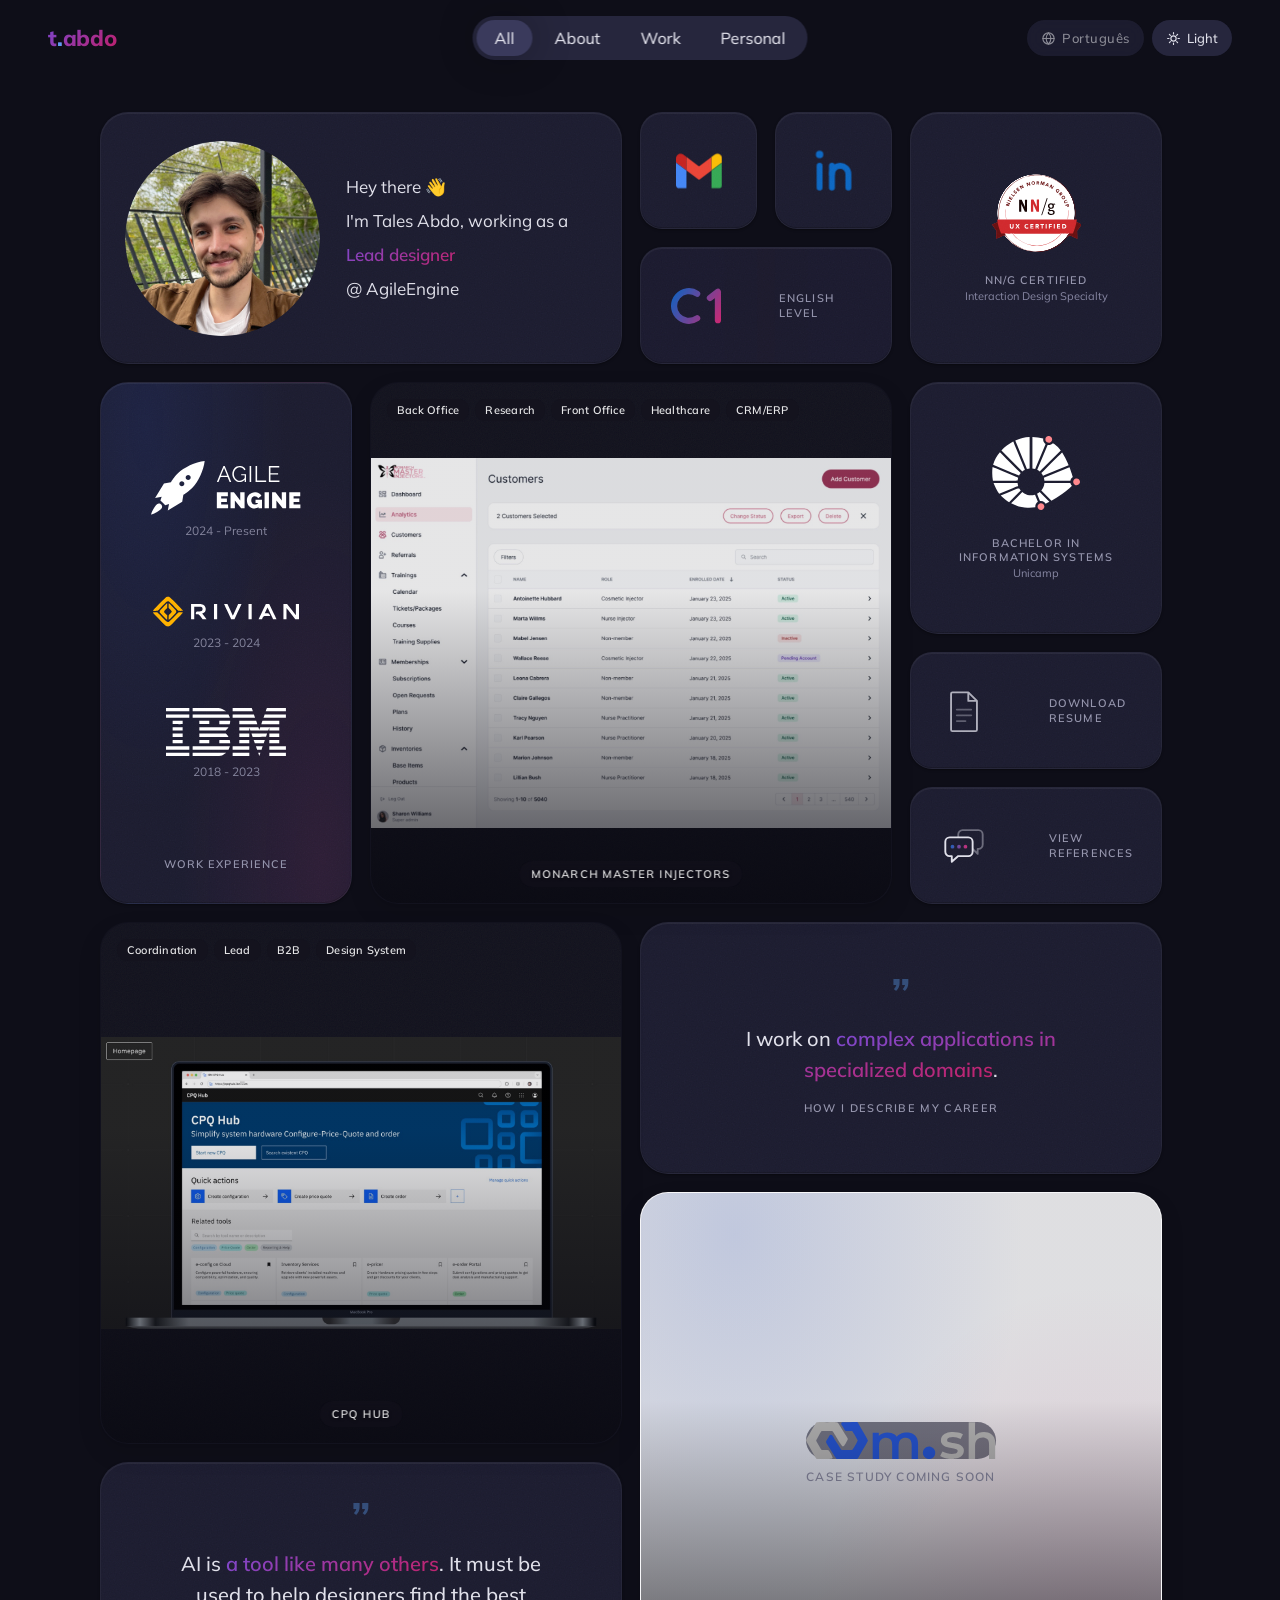
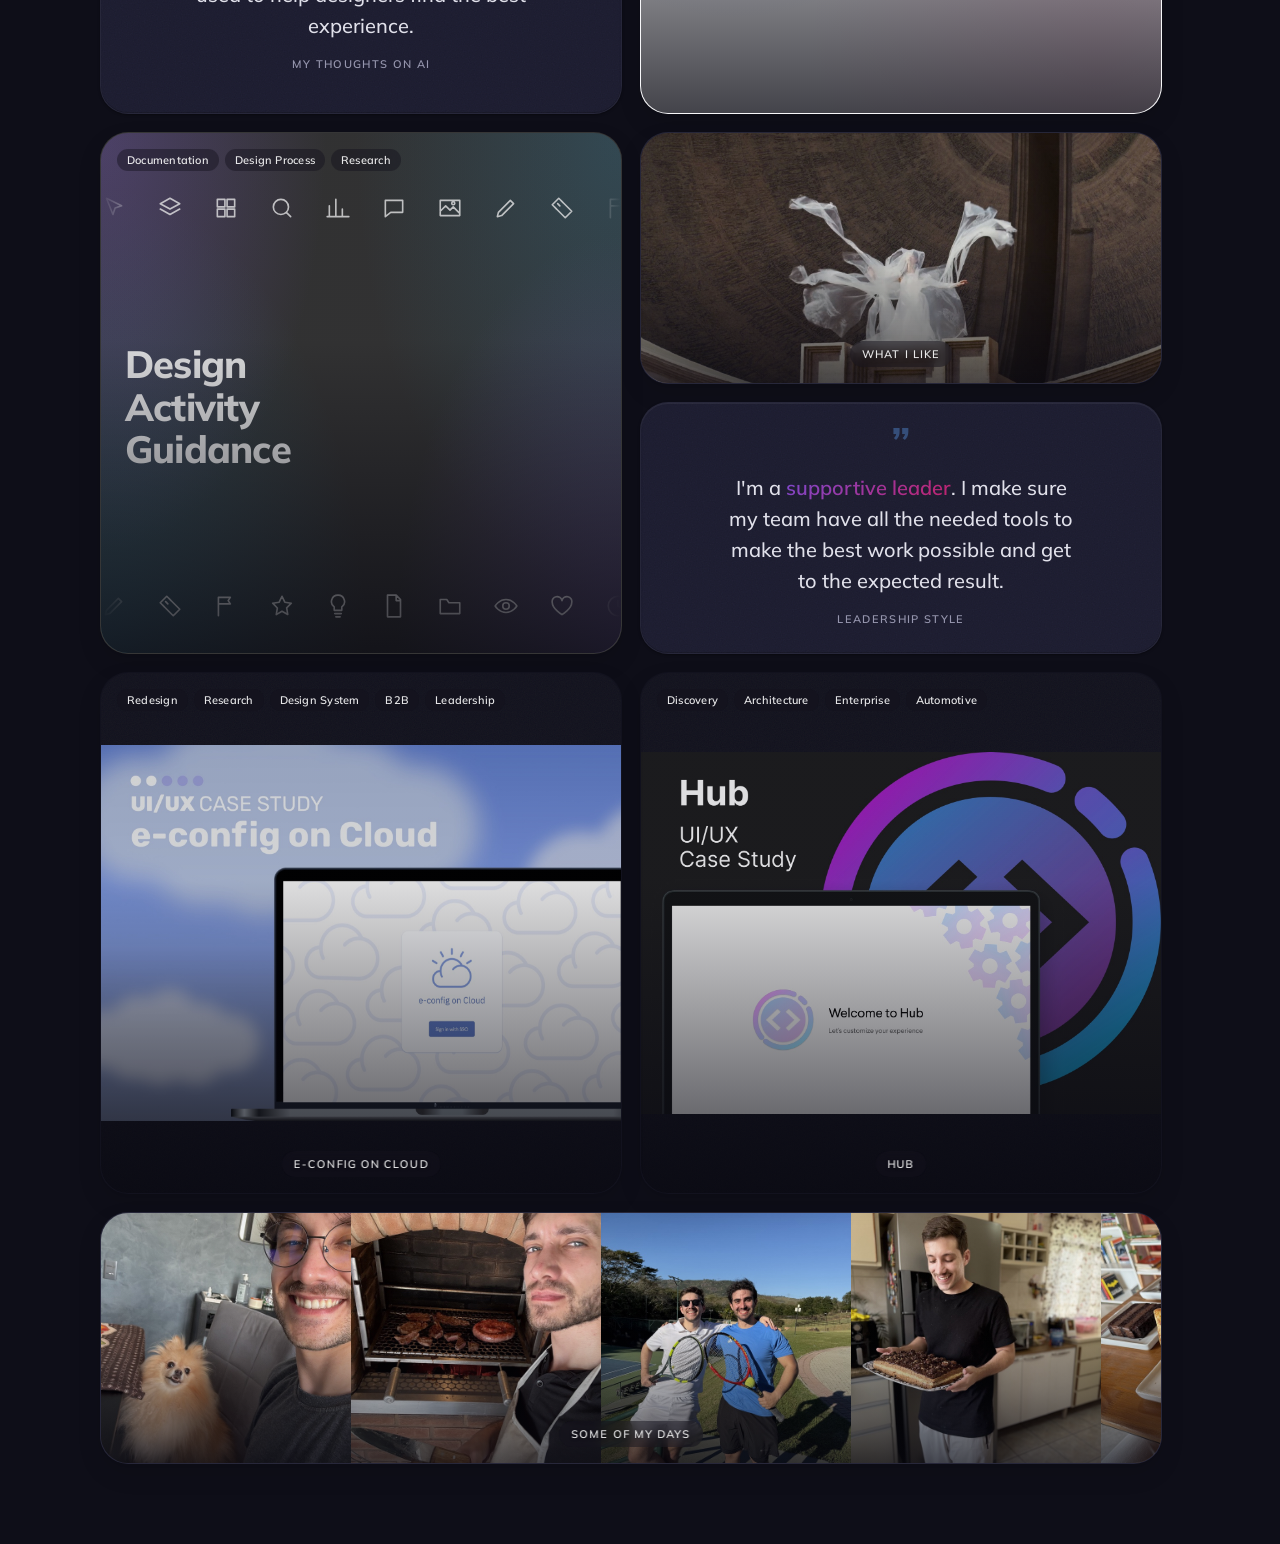
==== index.html @ 91e50aeb "Reorganize assets, rename photo set and refine the grid Assets are now one folder per card, named af" ====
<!doctype html>
<html lang="en"><head>
  <meta charset="UTF-8">
  <meta name="viewport" content="width=device-width, initial-scale=1.0">
  <title data-i18n="meta.title"></title>
  <meta name="description" content="" data-i18n-attr="content:meta.description">
  <link rel="preconnect" href="https://fonts.googleapis.com">
  <link rel="preconnect" href="https://fonts.gstatic.com" crossorigin="">
  <link href="https://fonts.googleapis.com/css2?family=Mulish:ital,wght@0,400;0,500;0,600;0,700;0,800;1,400&amp;family=Inter:wght@400;500&amp;display=swap" rel="stylesheet">
  <link rel="icon" href="assets/site/favicon.svg" type="image/svg+xml">
  <link rel="stylesheet" href="src/styles/main.css">
  <script>
    // Runs before first paint: apply the saved theme and skip the loader on repeat visits.
    // Without a saved choice the clock decides, as in theme.js: dark from 18:00
    // to 06:00. It is repeated here because this has to run before any module.
    try {
      var hour = new Date().getHours();
      var theme = localStorage.getItem('portfolio-theme') || (hour >= 18 || hour < 6 ? 'dark' : 'light');
      if (theme === 'dark') document.documentElement.setAttribute('data-theme', 'dark');
      if (localStorage.getItem('portfolio-loader-seen')) document.documentElement.classList.add('loader-seen');
    } catch (e) {}
  </script>
</head>
<body>
  <div id="pageLoader" class="page-loader" aria-hidden="true">
    <div class="loader-mark">
      <svg class="loader-icon" width="40" height="40" viewBox="0 0 24 24" fill="none" stroke="currentColor" stroke-width="1.5" stroke-linecap="round" stroke-linejoin="round">
        <path d="M8 7H4C2.89543 7 2 7.89543 2 9V19C2 20.1046 2.89543 21 4 21H20C21.1046 21 22 20.1046 22 19V9C22 7.89543 21.1046 7 20 7H16M8 7V3.6C8 3.26863 8.26863 3 8.6 3H15.4C15.7314 3 16 3.26863 16 3.6V7M8 7H16"></path>
      </svg>
      <div class="loader-name" data-i18n="ui.loaderName"></div>
      <div class="loader-bar-track"><div class="loader-bar-fill"></div></div>
      <div class="loader-percent">0%</div>
    </div>
  </div>

  <div class="cursor-tooltip" id="cursorTooltip" aria-hidden="true"><span class="cursor-tooltip__bars"></span><span class="cursor-tooltip__label"></span></div>

  <nav class="nav" id="nav">
    <a href="#" class="nav-logo logo-mark" aria-label="" data-i18n-attr="aria-label:nav.ariaLabel">t<span class="logo-dot">.</span>abdo</a>

    <div class="nav-pills" id="navPills" data-tooltip="" data-i18n-attr="data-tooltip:nav.filtersTooltip">
      <div class="nav-pill-indicator" id="navIndicator"></div>
      <a href="#" class="nav-pill active" data-filter="all" data-i18n="nav.filterAll"></a>
      <a href="#" class="nav-pill" data-filter="about" data-i18n="nav.filterAbout"></a>
      <a href="#" class="nav-pill" data-filter="work" data-i18n="nav.filterWork"></a>
      <a href="#" class="nav-pill" data-filter="personal" data-i18n="nav.filterPersonal"></a>
    </div>

    <div class="nav-toggles">
      <button class="theme-toggle lang-toggle" id="langToggle" type="button" data-tooltip="" aria-label="" aria-disabled="true" data-i18n-attr="data-tooltip:nav.languageToggleTooltip;aria-label:nav.languageToggleAriaLabel">
        <svg class="theme-icon" viewBox="0 0 24 24" fill="none" stroke="currentColor" stroke-width="1.8" stroke-linecap="round" stroke-linejoin="round" aria-hidden="true">
          <circle cx="12" cy="12" r="9"></circle>
          <path d="M3 12h18M12 3c2.5 2.6 3.8 5.6 3.8 9s-1.3 6.4-3.8 9c-2.5-2.6-3.8-5.6-3.8-9S9.5 5.6 12 3z"></path>
        </svg>
        <span class="lang-label" data-i18n="nav.languageToPortuguese"></span>
      </button>
      <button class="theme-toggle" id="themeToggle" data-tooltip="" aria-label="" data-i18n-attr="aria-label:nav.themeToggleAriaLabel">
        <svg class="theme-icon theme-icon--moon" viewBox="0 0 24 24" fill="none" stroke="currentColor" stroke-width="1.8" stroke-linecap="round" stroke-linejoin="round" aria-hidden="true">
          <path d="M20 14.5A8.5 8.5 0 019.5 4a8.5 8.5 0 1010.5 10.5z"></path>
        </svg>
        <svg class="theme-icon theme-icon--sun" viewBox="0 0 24 24" fill="none" stroke="currentColor" stroke-width="1.8" stroke-linecap="round" aria-hidden="true">
          <circle cx="12" cy="12" r="4.2"></circle>
          <path d="M12 2.6v2.2M12 19.2v2.2M21.4 12h-2.2M4.8 12H2.6M18.6 5.4l-1.6 1.6M7 17l-1.6 1.6M18.6 18.6L17 17M7 7L5.4 5.4"></path>
        </svg>
        <span id="themeLabel"></span>
      </button>
    </div>
  </nav>

  <main class="main">
    <span class="mobile-page-logo logo-mark" aria-hidden="true">t<span class="logo-dot">.</span>abdo</span>

    <div class="grid" id="grid">

      <!-- About -->
      <article class="bento-card" data-card="about" data-expand="tall" data-expand-maxw="768" data-tooltip="" data-i18n-attr="data-tooltip:cards.about.tooltip">
        <div class="about-card-inner">
          <img width="480" height="480" class="about-avatar" data-morph="about" src="assets/about/profile.png" alt="" data-i18n-attr="alt:cards.about.avatarAlt">
          <p class="about-bio" data-i18n-html="cards.about.bio"></p>
        </div>
        <button class="action-icon" data-tooltip="" aria-label="" data-i18n-attr="data-tooltip:ui.expand;aria-label:cards.about.ariaLabel">
          <svg viewBox="0 0 24 24" fill="none" stroke="currentColor" stroke-width="2"><path d="M15 3h6v6M9 21H3v-6M21 3l-7 7M3 21l7-7"></path></svg>
        </button>
      </article>

      

      <!-- Contact and English level: three cards sharing one square -->
      <div class="bento-stack" data-slot="stack">
        <!-- Gmail -->
        <article class="bento-card gmail-card" data-card="gmail" data-copy="talesabd@gmail.com" data-tooltip="" data-i18n-attr="data-tooltip:cards.gmail.tooltip">
          <span class="action-icon">
            <svg class="gm-copy-icon" viewBox="0 0 24 24" fill="none" stroke="currentColor" stroke-width="2"><rect x="9" y="9" width="12" height="12" rx="2"></rect><path d="M5 15H4a1 1 0 01-1-1V4a1 1 0 011-1h10a1 1 0 011 1v1"></path></svg>
            <span class="gm-copied-text">
              <svg viewBox="0 0 24 24" fill="none" stroke="currentColor" stroke-width="2.5"><path d="M4 12l5 5L20 6"></path></svg>
              <span data-i18n="cards.gmail.copied"></span>
            </span>
          </span>
          <div class="icon-card-inner">
            <svg class="gm-svg" viewBox="52 42 88 66" width="64" height="64" xmlns="http://www.w3.org/2000/svg">
              <path class="gm-from-top" fill="#c5221f" d="M52 51v8l20 15V48l-5.6-4.2c-5.94-4.45-14.4-.22-14.4 7.2"></path>
              <path class="gm-from-top" fill="#ea4335" d="M72 74V48l24 18 24-18v26L96 92"></path>
              <path class="gm-from-top" fill="#fbbc04" d="M120 48v26l20-15v-8c0-7.42-8.47-11.65-14.4-7.2"></path>
              <path class="gm-from-left" fill="#4285f4" d="M58 108h14V74L52 59v43c0 3.32 2.69 6 6 6"></path>
              <path class="gm-from-right" fill="#34a853" d="M120 108h14c3.32 0 6-2.69 6-6V59l-20 15"></path>
            </svg>
          </div>
        </article>

        <!-- LinkedIn -->
        <article class="bento-card linkedin-card" data-card="linkedin" data-link="https://www.linkedin.com/in/tales-abdo" data-tooltip="" data-i18n-attr="data-tooltip:cards.linkedin.tooltip">
          <a class="action-icon" href="https://www.linkedin.com/in/tales-abdo" target="_blank" rel="noopener noreferrer" data-tooltip="" aria-label="" data-i18n-attr="data-tooltip:cards.linkedin.tooltip2;aria-label:cards.linkedin.ariaLabel">
            <svg viewBox="0 0 24 24" fill="none" stroke="currentColor" stroke-width="2"><path d="M18 13v6a2 2 0 01-2 2H5a2 2 0 01-2-2V8a2 2 0 012-2h6"></path><path d="M15 3h6v6M10 14L21 3"></path></svg>
          </a>
          <div class="icon-card-inner">
            <svg class="li-svg" viewBox="0 0 36 36" fill="none" width="94" height="94" xmlns="http://www.w3.org/2000/svg">
              <circle class="li-dot" cx="11" cy="10" r="1.82"></circle>
              <path class="li-path" d="M11 15.5 L11 26" style="--len:11;--draw-dur:0.38s;--draw-delay:0.08s"></path>
              <path class="li-path" d="M17 15.5 L17 26" style="--len:11;--draw-dur:0.38s;--draw-delay:0.14s"></path>
              <path class="li-path" d="M17 19.5 C17 17 19 15.5 21 15.5 C23 15.5 25 17 25 19.5 L25 26" style="--len:22;--draw-dur:0.42s;--draw-delay:0.20s"></path>
            </svg>
          </div>
        </article>

        <!-- English level -->
        <article class="bento-card english-card" data-card="english" data-expand="tall" data-expand-maxw="1056" data-tooltip="" data-i18n-attr="data-tooltip:cards.english.tooltip">
          <button class="action-icon" data-tooltip="" aria-label="" data-i18n-attr="data-tooltip:ui.expand;aria-label:cards.english.ariaLabel">
            <svg viewBox="0 0 24 24" fill="none" stroke="currentColor" stroke-width="2"><path d="M15 3h6v6M9 21H3v-6M21 3l-7 7M3 21l7-7"></path></svg>
          </button>
          <div class="english-inner">
            <svg class="c1-svg" viewBox="3.5 5.5 40.5 29" width="58" height="42" aria-hidden="true">
              <defs>
                <linearGradient id="c1Gradient" x1="6" y1="8" x2="46" y2="32" gradientUnits="userSpaceOnUse">
                  <stop offset="0" style="stop-color: var(--color-blue-600)"></stop>
                  <stop offset="1" style="stop-color: var(--color-magenta-600)"></stop>
                </linearGradient>
              </defs>
              <path class="c1-path" d="M24.7 10.05A12 12 0 1 0 24.7 29.95" style="--len:53;--draw-dur:0.46s;--draw-delay:0.08s"></path>
              <path class="c1-path" d="M35 13.5L41.5 8.5V31.5" style="--len:32;--draw-dur:0.34s;--draw-delay:0.3s"></path>
            </svg>
            <span class="visually-hidden" data-i18n="cards.english.text"></span>
            <span class="english-caption" data-i18n="cards.english.caption"></span>
          </div>
        </article>
      </div>

      <!-- Resume and references: two wide cards sharing one square -->
      <div class="bento-stack bento-stack--docs" data-slot="docs">
        <!-- Resume download -->
        <article class="bento-card resume-card" data-card="resume" data-download="assets/docs/Tales-Abdo-CV.pdf" data-tooltip="" data-i18n-attr="data-tooltip:cards.resume.tooltip">
          <a class="action-icon" href="assets/docs/Tales-Abdo-CV.pdf" download="" data-tooltip="" aria-label="" data-i18n-attr="data-tooltip:cards.resume.tooltip2;aria-label:cards.resume.ariaLabel">
            <svg viewBox="0 0 24 24" fill="none" stroke="currentColor" stroke-width="2" stroke-linecap="round" stroke-linejoin="round"><path d="M12 3v12M7 11l5 5 5-5M5 21h14"></path></svg>
          </a>
          <div class="badge-inner">
            <svg class="badge-media resume-file" viewBox="0 0 64 64" fill="none" data-draw aria-hidden="true">
              <defs>
                <linearGradient id="rfArrowGradient" x1="26" y1="34" x2="38" y2="48" gradientUnits="userSpaceOnUse">
                  <stop offset="0" style="stop-color: var(--color-blue-600)"></stop>
                  <stop offset="1" style="stop-color: var(--color-magenta-600)"></stop>
                </linearGradient>
              </defs>
              <path class="rf-page draw-line" d="M16 6h22l12 12v40a2 2 0 01-2 2H16a2 2 0 01-2-2V8a2 2 0 012-2z" stroke="currentColor" stroke-width="2.6" stroke-linejoin="round"></path>
              <path class="rf-fold draw-line" d="M38 6v12h12" stroke="currentColor" stroke-width="2.6" stroke-linejoin="round"></path>
              <path class="rf-line rf-line--1 draw-line" d="M22 30h20" stroke="currentColor" stroke-width="2.6" stroke-linecap="round"></path>
              <path class="rf-line rf-line--2 draw-line" d="M22 38h20" stroke="currentColor" stroke-width="2.6" stroke-linecap="round"></path>
              <path class="rf-line rf-line--3 draw-line" d="M22 46h12" stroke="currentColor" stroke-width="2.6" stroke-linecap="round"></path>
              <g class="rf-arrow">
                <path d="M32 34v14M26 42l6 6 6-6" stroke="url(#rfArrowGradient)" stroke-width="3" stroke-linecap="round" stroke-linejoin="round"></path>
              </g>
            </svg>
            <div class="badge-text">
              <h3 class="badge-title" data-i18n="cards.resume.title"></h3>
            </div>
          </div>
        </article>

        <!-- References -->
        <article class="bento-card references-card" data-card="references" data-tooltip="" data-i18n-attr="data-tooltip:cards.references.tooltip">
          <button class="action-icon" data-tooltip="" aria-label="" data-i18n-attr="data-tooltip:ui.expand;aria-label:cards.references.ariaLabel">
            <svg viewBox="0 0 24 24" fill="none" stroke="currentColor" stroke-width="2"><path d="M15 3h6v6M9 21H3v-6M21 3l-7 7M3 21l7-7"></path></svg>
          </button>
          <div class="badge-inner">
            <!-- Two speech bubbles: someone talking about my work, typing dots in the front one -->
            <svg class="badge-media ref-mark" viewBox="0 0 64 64" fill="none" data-draw aria-hidden="true">
              <defs>
                <linearGradient id="refDotsGradient" x1="13" y1="30" x2="37" y2="36" gradientUnits="userSpaceOnUse">
                  <stop offset="0" style="stop-color: var(--color-blue-600)"></stop>
                  <stop offset="1" style="stop-color: var(--color-magenta-600)"></stop>
                </linearGradient>
              </defs>
              <path class="ref-bubble--back draw-line" d="M30 10h22a6 6 0 016 6v14a6 6 0 01-6 6h-1v7l-7-7H30a6 6 0 01-6-6V16a6 6 0 016-6z" stroke="currentColor" stroke-width="2.6" stroke-linejoin="round"></path>
              <path class="ref-bubble--front draw-line" d="M12 20h26a6 6 0 016 6v14a6 6 0 01-6 6H24l-9 8v-8h-3a6 6 0 01-6-6V26a6 6 0 016-6z" stroke="currentColor" stroke-width="2.6" stroke-linejoin="round"></path>
              <circle class="ref-dot ref-dot--1" cx="16" cy="33" r="2.6"></circle>
              <circle class="ref-dot ref-dot--2" cx="25" cy="33" r="2.6"></circle>
              <circle class="ref-dot ref-dot--3" cx="34" cy="33" r="2.6"></circle>
            </svg>
            <div class="badge-text">
              <h3 class="badge-title" data-i18n="cards.references.title"></h3>
            </div>
          </div>
        </article>
      </div>

      <!-- Professional path -->
      <article class="bento-card path-card" data-card="path" data-expand="full" data-expand-inset="50" data-tooltip="" data-i18n-attr="data-tooltip:cards.path.tooltip">
        <ol class="path-card-inner" aria-label="" data-i18n-attr="aria-label:cards.path.ariaLabel">
          <li class="path-stop">
            <span class="career-logo" data-logo="ae"></span>
            <span class="visually-hidden" data-i18n="cards.path.text"></span>
            <span class="path-stop__years" data-i18n="cards.path.stopYears"></span>
          </li>
          <li class="path-stop">
            <span class="career-logo" data-logo="rivian"></span>
            <span class="visually-hidden" data-i18n="cards.path.text2"></span>
            <span class="path-stop__years" data-i18n="cards.path.stopYears2"></span>
          </li>
          <li class="path-stop">
            <span class="career-logo path-logo--ibm" data-logo="ibm"></span>
            <span class="visually-hidden" data-i18n="cards.path.text3"></span>
            <span class="path-stop__years" data-i18n="cards.path.stopYears3"></span>
          </li>
        </ol>
        <span class="path-card-label" data-i18n="cards.path.label"></span>
        <button class="action-icon" data-tooltip="" aria-label="" data-i18n-attr="data-tooltip:ui.expand;aria-label:cards.path.ariaLabel2">
          <svg viewBox="0 0 24 24" fill="none" stroke="currentColor" stroke-width="2"><path d="M15 3h6v6M9 21H3v-6M21 3l-7 7M3 21l7-7"></path></svg>
        </button>
      </article>

      <!-- Personal Life -->
      <article class="bento-card pictures-card" data-card="hobbies" data-expand="tall" data-expand-maxw="1092" data-tooltip="" data-i18n-attr="data-tooltip:cards.hobbies.tooltip">
        <div class="pics-stack" data-slideshow="assets/hobbies/dune.jpg, assets/hobbies/severance.jpg, assets/hobbies/league-of-legends.jpg, assets/hobbies/baldurs-gate-3.jpg">
          <img width="1600" height="900" class="pics-img is-active" src="assets/hobbies/dune.jpg" alt="">
          <img class="pics-img" alt="">
        </div>
        <button class="action-icon" data-tooltip="" aria-label="" data-i18n-attr="data-tooltip:ui.expand;aria-label:cards.hobbies.ariaLabel">
          <svg viewBox="0 0 24 24" fill="none" stroke="currentColor" stroke-width="2"><path d="M15 3h6v6M9 21H3v-6M21 3l-7 7M3 21l7-7"></path></svg>
        </button>
        <span class="card-label" data-i18n="cards.hobbies.label"></span>
      </article>

      <!-- Pictures -->
      <article class="bento-card pictures-card" data-card="pictures" data-expand="tall" data-expand-maxw="1100" data-tooltip="" data-i18n-attr="data-tooltip:cards.pictures.tooltip">
        <div class="pics-stack pics-stack--flow" id="picsStack" data-flow="pictures"></div>
        <button class="action-icon" data-tooltip="" aria-label="" data-i18n-attr="data-tooltip:ui.expand;aria-label:cards.pictures.ariaLabel">
          <svg viewBox="0 0 24 24" fill="none" stroke="currentColor" stroke-width="2"><path d="M15 3h6v6M9 21H3v-6M21 3l-7 7M3 21l7-7"></path></svg>
        </button>
        <span class="card-label" data-i18n="cards.pictures.label"></span>
      </article>

      <!-- NN/g certification -->
      <article class="bento-card nng-card" data-card="nng" data-expand="tall" data-expand-maxw="1056" data-tooltip="" data-i18n-attr="data-tooltip:cards.nng.tooltip">
        <button class="action-icon" data-tooltip="" aria-label="" data-i18n-attr="data-tooltip:ui.expand;aria-label:cards.nng.ariaLabel">
          <svg viewBox="0 0 24 24" fill="none" stroke="currentColor" stroke-width="2"><path d="M15 3h6v6M9 21H3v-6M21 3l-7 7M3 21l7-7"></path></svg>
        </button>
        <div class="badge-inner">
          <span class="badge-media nng-logo" data-logo="nng" role="img" aria-label="" data-i18n-attr="aria-label:cards.nng.logoAlt"></span>
          <div class="badge-text">
            <h3 class="badge-title" data-i18n="cards.nng.title"></h3>
            <span class="badge-sub" data-i18n="cards.nng.sub"></span>
          </div>
        </div>
      </article>

      <!-- Bachelor's degree -->
      <article class="bento-card cred-card" data-card="bachelor" data-expand="tall" data-expand-maxw="1056" data-tooltip="" data-i18n-attr="data-tooltip:cards.bachelor.tooltip">
        <button class="action-icon" data-tooltip="" aria-label="" data-i18n-attr="data-tooltip:ui.expand;aria-label:cards.bachelor.ariaLabel">
          <svg viewBox="0 0 24 24" fill="none" stroke="currentColor" stroke-width="2"><path d="M15 3h6v6M9 21H3v-6M21 3l-7 7M3 21l7-7"></path></svg>
        </button>
        <div class="badge-inner">
          <span class="badge-media cred-mark" data-logo="unicamp" role="img" aria-label="" data-i18n-attr="aria-label:cards.bachelor.markAlt"></span>
          <div class="badge-text">
            <h3 class="badge-title" data-i18n-html="cards.bachelor.title"></h3>
            <span class="badge-sub" data-i18n="cards.bachelor.sub"></span>
          </div>
        </div>
      </article>

      

      

      <!-- Quote: AI -->
      <article class="bento-card quote-card" data-card="aiquote" data-expand-theme="quote" data-expand-maxw="760" data-expand-maxh="520" data-tooltip="" data-i18n-attr="data-tooltip:modals.quote.tooltip">
        <button class="action-icon" data-tooltip="" aria-label="" data-i18n-attr="data-tooltip:modals.quote.tooltip;aria-label:cards.aiquote.ariaLabel">
          <svg viewBox="0 0 24 24" fill="none" stroke="currentColor" stroke-width="2"><path d="M15 3h6v6M9 21H3v-6M21 3l-7 7M3 21l7-7"></path></svg>
        </button>
        <span class="quote-mark" aria-hidden="true">”</span>
        <p class="quote-text" data-i18n-html="cards.aiquote.text"></p>
        <span class="quote-label" data-morph="aiquote" data-i18n="cards.aiquote.label"></span>
      </article>

      <!-- Quote: career -->
      <article class="bento-card quote-card" data-card="careerquote" data-expand-theme="quote" data-expand-maxw="760" data-expand-maxh="520" data-tooltip="" data-i18n-attr="data-tooltip:modals.quote.tooltip">
        <button class="action-icon" data-tooltip="" aria-label="" data-i18n-attr="data-tooltip:modals.quote.tooltip;aria-label:cards.careerquote.ariaLabel">
          <svg viewBox="0 0 24 24" fill="none" stroke="currentColor" stroke-width="2"><path d="M15 3h6v6M9 21H3v-6M21 3l-7 7M3 21l7-7"></path></svg>
        </button>
        <span class="quote-mark" aria-hidden="true">”</span>
        <p class="quote-text" data-i18n-html="cards.careerquote.text"></p>
        <span class="quote-label" data-morph="careerquote" data-i18n="cards.careerquote.label"></span>
      </article>

      <!-- Quote: leadership -->
      <article class="bento-card quote-card" data-card="leadquote" data-expand-theme="quote" data-expand-maxw="760" data-expand-maxh="520" data-tooltip="" data-i18n-attr="data-tooltip:modals.quote.tooltip">
        <button class="action-icon" data-tooltip="" aria-label="" data-i18n-attr="data-tooltip:modals.quote.tooltip;aria-label:cards.leadquote.ariaLabel">
          <svg viewBox="0 0 24 24" fill="none" stroke="currentColor" stroke-width="2"><path d="M15 3h6v6M9 21H3v-6M21 3l-7 7M3 21l7-7"></path></svg>
        </button>
        <span class="quote-mark" aria-hidden="true">”</span>
        <p class="quote-text" data-i18n-html="cards.leadquote.text"></p>
        <span class="quote-label" data-morph="leadquote" data-i18n="cards.leadquote.label"></span>
      </article>

      <!-- Case study: Mesh (content to come) -->
      <article class="bento-card project-card mesh-card" data-card="mesh" data-expand="full" data-tooltip="" data-i18n-attr="data-tooltip:cards.mesh.tooltip">
        <div class="mesh-cover">
          <span class="card-logo mesh-cover-logo" data-logo="mesh" data-logo-variant="light" role="img" aria-label="" data-i18n-attr="aria-label:cards.mesh.coverTitle"></span>
          <span class="mesh-cover-note" data-i18n="cards.mesh.soon"></span>
        </div>
        <button class="action-icon" data-tooltip="" aria-label="" data-i18n-attr="data-tooltip:cards.mesh.tooltip;aria-label:cards.mesh.ariaLabel">
          <svg viewBox="0 0 24 24" fill="none" stroke="currentColor" stroke-width="2"><path d="M15 3h6v6M9 21H3v-6M21 3l-7 7M3 21l7-7"></path></svg>
        </button>
      </article>

      <!-- Case study: Educational Design Artifacts -->
      <article class="bento-card project-card edu-card" data-card="edu" data-expand="full" data-tooltip="" data-i18n-attr="data-tooltip:cards.edu.tooltip">
        <div class="edu-cover">
          <div class="edu-marquee edu-marquee--left" aria-hidden="true"></div>
          <div class="edu-cover-text">
            <span class="edu-cover-title" data-i18n="cards.edu.coverTitle"></span>
          </div>
          <div class="edu-marquee edu-marquee--right" aria-hidden="true"></div>
        </div>
        <div class="card-tags">
          <span class="card-tag" data-i18n="cards.edu.tag1"></span>
          <span class="card-tag" data-i18n="cards.edu.tag2"></span>
          <span class="card-tag" data-i18n="cards.edu.tag3"></span>
        </div>
        <button class="action-icon" data-tooltip="" aria-label="" data-i18n-attr="data-tooltip:cards.edu.tooltip;aria-label:cards.edu.ariaLabel">
          <svg viewBox="0 0 24 24" fill="none" stroke="currentColor" stroke-width="2"><path d="M15 3h6v6M9 21H3v-6M21 3l-7 7M3 21l7-7"></path></svg>
        </button>
      </article>

      <!-- Case study: Hub -->
      <article class="bento-card project-card" data-card="hub" data-expand="full" data-tooltip="" data-i18n-attr="data-tooltip:cards.hub.tooltip">
        <img width="1600" height="1115" class="project-card-img" src="assets/projects/hub/cover.jpg" alt="" data-i18n-attr="alt:cards.hub.imageAlt">
        <div class="card-tags">
          <span class="card-tag" data-i18n="cards.hub.tag1"></span>
          <span class="card-tag" data-i18n="cards.hub.tag2"></span>
          <span class="card-tag" data-i18n="cards.hub.tag3"></span>
          <span class="card-tag" data-i18n="cards.hub.tag4"></span>
        </div>
        <button class="action-icon" data-tooltip="" aria-label="" data-i18n-attr="data-tooltip:cards.hub.tooltip;aria-label:cards.hub.ariaLabel">
          <svg viewBox="0 0 24 24" fill="none" stroke="currentColor" stroke-width="2"><path d="M15 3h6v6M9 21H3v-6M21 3l-7 7M3 21l7-7"></path></svg>
        </button>
        <span class="card-label" data-i18n="cards.hub.label"></span>
      </article>

      <!-- Case study: e-config on Cloud -->
      <article class="bento-card project-card" data-card="econfig" data-expand="full" data-tooltip="" data-i18n-attr="data-tooltip:cards.econfig.tooltip">
        <img width="1600" height="1154" class="project-card-img" src="assets/projects/econfig/cover.jpg" alt="" data-i18n-attr="alt:cards.econfig.imageAlt">
        <div class="card-tags">
          <span class="card-tag" data-i18n="cards.econfig.tag1"></span>
          <span class="card-tag" data-i18n="cards.econfig.tag2"></span>
          <span class="card-tag" data-i18n="cards.econfig.tag3"></span>
          <span class="card-tag" data-i18n="cards.econfig.tag4"></span>
          <span class="card-tag" data-i18n="cards.econfig.tag5"></span>
        </div>
        <button class="action-icon" data-tooltip="" aria-label="" data-i18n-attr="data-tooltip:cards.econfig.tooltip;aria-label:cards.econfig.ariaLabel">
          <svg viewBox="0 0 24 24" fill="none" stroke="currentColor" stroke-width="2"><path d="M15 3h6v6M9 21H3v-6M21 3l-7 7M3 21l7-7"></path></svg>
        </button>
        <span class="card-label" data-i18n="cards.econfig.label"></span>
      </article>

      <!-- Case study: Monarch Master Injectors -->
      <article class="bento-card project-card" data-card="mmi" data-expand="full" data-tooltip="" data-i18n-attr="data-tooltip:cards.mmi.tooltip">
        <img width="1600" height="1137" class="project-card-img" src="assets/projects/mmi/bo-customers.jpg" alt="" data-i18n-attr="alt:cards.mmi.imageAlt">
        <div class="card-tags">
          <span class="card-tag" data-i18n="cards.mmi.tag1"></span>
          <span class="card-tag" data-i18n="cards.mmi.tag2"></span>
          <span class="card-tag" data-i18n="cards.mmi.tag3"></span>
          <span class="card-tag" data-i18n="cards.mmi.tag4"></span>
          <span class="card-tag" data-i18n="cards.mmi.tag5"></span>
        </div>
        <button class="action-icon" data-tooltip="" aria-label="" data-i18n-attr="data-tooltip:cards.mmi.tooltip;aria-label:cards.mmi.ariaLabel">
          <svg viewBox="0 0 24 24" fill="none" stroke="currentColor" stroke-width="2"><path d="M15 3h6v6M9 21H3v-6M21 3l-7 7M3 21l7-7"></path></svg>
        </button>
        <span class="card-label" data-i18n="cards.mmi.label"></span>
      </article>

      <!-- Case study: CPQ Hub -->
      <article class="bento-card project-card" data-card="cpq" data-expand="full" data-tooltip="" data-i18n-attr="data-tooltip:cards.cpq.tooltip">
        <img width="1600" height="900" class="project-card-img" src="assets/projects/cpq/hero-homepage.jpg" alt="" data-i18n-attr="alt:cards.cpq.projectCardImgAlt">
        <div class="card-tags">
          <span class="card-tag" data-i18n="cards.cpq.tag"></span>
          <span class="card-tag" data-i18n="cards.cpq.tag2"></span>
          <span class="card-tag" data-i18n="cards.cpq.tag3"></span>
          <span class="card-tag" data-i18n="cards.cpq.tag4"></span>
        </div>
        <button class="action-icon" data-tooltip="" aria-label="" data-i18n-attr="data-tooltip:cards.cpq.tooltip2;aria-label:cards.cpq.ariaLabel">
          <svg viewBox="0 0 24 24" fill="none" stroke="currentColor" stroke-width="2"><path d="M15 3h6v6M9 21H3v-6M21 3l-7 7M3 21l7-7"></path></svg>
        </button>
        <span class="card-label" data-i18n="cards.cpq.label"></span>
      </article>

    </div>
  </main>

  <button class="back-to-top" id="backToTop" data-tooltip="" aria-label="" data-i18n-attr="data-tooltip:ui.tooltip;aria-label:ui.ariaLabel">
    <svg viewBox="0 0 24 24" fill="none" stroke-width="2" stroke-linecap="round" stroke-linejoin="round"><path d="M12 19V5M5 12l7-7 7 7"></path></svg>
  </button>

  <!-- Expand templates: content only, expand.js builds the animated overlay chrome -->
  <template id="tpl-about">
    <img width="480" height="480" class="expand-avatar" data-morph="about" src="assets/about/profile.png" alt="" data-i18n-attr="alt:modals.about.avatarAlt">
    <div class="expand-body">
      <p data-i18n-html="modals.about.text"></p>
      <p data-i18n-html="modals.about.text2"></p>
      <p data-i18n-html="modals.about.text3"></p>
      <p data-i18n-html="modals.about.text4"></p>
      <p data-i18n-html="modals.about.text5"></p>
    </div>
  </template>

  <template id="tpl-references">
    <h2 class="expand-title" data-i18n="modals.references.title"></h2>
    <p class="hobby-intro" data-i18n="modals.references.intro"></p>
    <ul class="ref-list">
      <li class="ref-item">
        <img class="ref-photo" width="240" height="240" src="assets/docs/reference-dai-lins.jpg" alt="" loading="lazy">
        <div class="ref-text">
          <span class="ref-name" data-i18n="modals.references.person1.name"></span>
          <span class="ref-role" data-i18n="modals.references.person1.role"></span>
          <p class="ref-desc" data-i18n="modals.references.person1.description"></p>
          <a class="ref-contact ref-contact--link" href="https://br.linkedin.com/in/dailins" target="_blank" rel="noopener noreferrer">
            <svg class="ref-contact__icon" viewBox="0 0 24 24" aria-hidden="true"><rect width="24" height="24" rx="4" fill="#0a66c2"></rect><path fill="#fff" d="M7.1 9.6h2.6V18H7.1zM8.4 5.5a1.5 1.5 0 110 3 1.5 1.5 0 010-3zM11.3 9.6h2.5v1.2h.04c.35-.66 1.2-1.36 2.47-1.36 2.64 0 3.13 1.74 3.13 4V18h-2.6v-4.04c0-.96-.02-2.2-1.34-2.2-1.34 0-1.55 1.05-1.55 2.13V18h-2.6z"></path></svg>
            <span data-i18n="modals.references.person1.contact"></span>
          </a>
        </div>
      </li>
    </ul>
  </template>

  <template id="tpl-path">
    <div class="career-page">
    <h2 class="expand-title" data-i18n="modals.path.title"></h2>
    <p class="hobby-intro" data-i18n="modals.path.intro"></p>
    <div class="career">
      <span class="career-line" aria-hidden="true"></span>
      <article class="career-row">
        <div class="career-meta">
          <p class="career-role" data-i18n="modals.path.row1.role"></p>
          <p data-i18n="modals.path.row1.location"></p>
          <p data-i18n="modals.path.row1.dates"></p>
        </div>
        <span class="career-dot" aria-hidden="true"></span>
        <div class="career-card">
          <a class="career-company" href="https://agileengine.com/" target="_blank" rel="noopener noreferrer" aria-label="" data-i18n-attr="aria-label:modals.path.row1.ariaLabel">
            <img width="256" height="96" class="career-logo career-logo--light" src="assets/path/aelight.png" alt=""><img width="256" height="96" class="career-logo career-logo--dark" src="assets/path/aedark.png" alt="">
          </a>
          <div class="career-tags"><span data-i18n="modals.path.row1.tag1"></span><span data-i18n="modals.path.row1.tag2"></span><span data-i18n="modals.path.row1.tag3"></span><span data-i18n="modals.path.row1.tag4"></span><span data-i18n="modals.path.row1.tag5"></span><span data-i18n="modals.path.row1.tag6"></span><span data-i18n="modals.path.row1.tag7"></span><span data-i18n="modals.path.row1.tag8"></span></div>
          <div class="career-desc">
            <p data-i18n="modals.path.row1.desc1"></p>
            <p data-i18n="modals.path.row1.desc2"></p>
          </div>
          <div class="career-projects">
            <button class="career-project" type="button" data-open-card="mmi" data-tooltip="" data-i18n-attr="data-tooltip:modals.path.row1.projectTooltip">
              <img width="1440" height="1733" src="assets/projects/mmi/fo-hero-home.jpg" alt="" loading="lazy">
              <span data-i18n="modals.path.row1.projectLabel"></span>
            </button>
          </div>
        </div>
      </article>
      <article class="career-row">
        <div class="career-meta">
          <p class="career-role" data-i18n="modals.path.row2.role"></p>
          <p data-i18n="modals.path.row2.location"></p>
          <p data-i18n="modals.path.row2.dates"></p>
        </div>
        <span class="career-dot" aria-hidden="true"></span>
        <div class="career-card">
          <a class="career-company" href="https://www.rivian.com/" target="_blank" rel="noopener noreferrer" aria-label="" data-i18n-attr="aria-label:modals.path.row2.ariaLabel">
            <img width="460" height="96" class="career-logo career-logo--rivian career-logo--light" src="assets/path/rivianlight.png" alt=""><img width="460" height="96" class="career-logo career-logo--rivian career-logo--dark" src="assets/path/riviandark.png" alt="">
          </a>
          <div class="career-tags"><span data-i18n="modals.path.row2.tag1"></span><span data-i18n="modals.path.row2.tag2"></span><span data-i18n="modals.path.row2.tag3"></span><span data-i18n="modals.path.row2.tag4"></span><span data-i18n="modals.path.row2.tag5"></span><span data-i18n="modals.path.row2.tag6"></span></div>
          <div class="career-desc">
            <p data-i18n="modals.path.row2.desc1"></p>
            <p data-i18n="modals.path.row2.desc2"></p>
          </div>
          <div class="career-projects">
            <button class="career-project" type="button" data-open-card="hub" data-tooltip="" data-i18n-attr="data-tooltip:modals.path.row2.projectTooltip">
              <img width="1600" height="1115" src="assets/projects/hub/cover.jpg" alt="" loading="lazy">
              <span data-i18n="modals.path.row2.projectLabel"></span>
            </button>
          </div>
        </div>
      </article>
      <article class="career-row">
        <div class="career-meta">
          <p class="career-role" data-i18n="modals.path.row3.role"></p>
          <p data-i18n="modals.path.row3.location"></p>
          <p data-i18n="modals.path.row3.dates"></p>
        </div>
        <span class="career-dot" aria-hidden="true"></span>
        <div class="career-card">
          <a class="career-company" href="https://www.ibm.com/" target="_blank" rel="noopener noreferrer" aria-label="" data-i18n-attr="aria-label:modals.path.row3.ariaLabel">
            <img width="239" height="96" class="career-logo career-logo--ibm career-logo--light" src="assets/path/ibmlight.png" alt=""><img width="239" height="96" class="career-logo career-logo--ibm career-logo--dark" src="assets/path/ibmdark.png" alt="">
          </a>
          <div class="career-tags"><span data-i18n="modals.path.row3.tag1"></span><span data-i18n="modals.path.row3.tag2"></span><span data-i18n="modals.path.row3.tag3"></span><span data-i18n="modals.path.row3.tag4"></span><span data-i18n="modals.path.row3.tag5"></span><span data-i18n="modals.path.row3.tag6"></span><span data-i18n="modals.path.row3.tag7"></span><span data-i18n="modals.path.row3.tag8"></span></div>
          <div class="career-desc">
            <p data-i18n="modals.path.row3.desc1"></p>
            <p data-i18n="modals.path.row3.desc2"></p>
          </div>
          <div class="career-projects">
            <button class="career-project" type="button" data-open-card="cpq" data-tooltip="" data-i18n-attr="data-tooltip:modals.path.row3.projectTooltip">
              <img width="1920" height="1080" src="assets/projects/cpq/hero-homepage.jpg" alt="" loading="lazy">
              <span data-i18n="modals.path.row3.projectLabel"></span>
            </button>
          </div>
        </div>
      </article>
      <article class="career-row">
        <div class="career-meta">
          <p class="career-role" data-i18n="modals.path.row4.role"></p>
          <p data-i18n="modals.path.row4.location"></p>
          <p data-i18n="modals.path.row4.dates"></p>
        </div>
        <span class="career-dot" aria-hidden="true"></span>
        <div class="career-card">
          <a class="career-company" href="https://www.ibm.com/" target="_blank" rel="noopener noreferrer" aria-label="" data-i18n-attr="aria-label:modals.path.row4.ariaLabel">
            <img width="239" height="96" class="career-logo career-logo--ibm career-logo--light" src="assets/path/ibmlight.png" alt=""><img width="239" height="96" class="career-logo career-logo--ibm career-logo--dark" src="assets/path/ibmdark.png" alt="">
          </a>
          <div class="career-tags"><span data-i18n="modals.path.row4.tag1"></span><span data-i18n="modals.path.row4.tag2"></span><span data-i18n="modals.path.row4.tag3"></span><span data-i18n="modals.path.row4.tag4"></span><span data-i18n="modals.path.row4.tag5"></span><span data-i18n="modals.path.row4.tag6"></span><span data-i18n="modals.path.row4.tag7"></span><span data-i18n="modals.path.row4.tag8"></span></div>
          <div class="career-desc">
            <p data-i18n="modals.path.row4.desc1"></p>
            <p data-i18n="modals.path.row4.desc2"></p>
          </div>
        </div>
      </article>
      <article class="career-row">
        <div class="career-meta">
          <p class="career-role" data-i18n="modals.path.row5.role"></p>
          <p data-i18n="modals.path.row5.location"></p>
          <p data-i18n="modals.path.row5.dates"></p>
        </div>
        <span class="career-dot" aria-hidden="true"></span>
        <div class="career-card">
          <a class="career-company" href="https://www.ibm.com/" target="_blank" rel="noopener noreferrer" aria-label="" data-i18n-attr="aria-label:modals.path.row5.ariaLabel">
            <img width="239" height="96" class="career-logo career-logo--ibm career-logo--light" src="assets/path/ibmlight.png" alt=""><img width="239" height="96" class="career-logo career-logo--ibm career-logo--dark" src="assets/path/ibmdark.png" alt="">
          </a>
          <div class="career-tags"><span data-i18n="modals.path.row5.tag1"></span><span data-i18n="modals.path.row5.tag2"></span><span data-i18n="modals.path.row5.tag3"></span><span data-i18n="modals.path.row5.tag4"></span></div>
          <div class="career-desc">
            <p data-i18n="modals.path.row5.desc1"></p>
            <p data-i18n="modals.path.row5.desc2"></p>
          </div>
        </div>
      </article>
      <article class="career-row">
        <div class="career-meta">
          <p class="career-role" data-i18n="modals.path.row6.role"></p>
          <p data-i18n="modals.path.row6.location"></p>
          <p data-i18n="modals.path.row6.dates"></p>
        </div>
        <span class="career-dot" aria-hidden="true"></span>
        <div class="career-card">
          <a class="career-company" href="https://www.unicamp.br/" target="_blank" rel="noopener noreferrer" aria-label="" data-i18n-attr="aria-label:modals.path.row6.ariaLabel">
            <img width="320" height="339" class="career-logo career-logo--mono" src="assets/path/unicamp.png" alt="">
          </a>
          <div class="career-tags"><span data-i18n="modals.path.row6.tag1"></span><span data-i18n="modals.path.row6.tag2"></span><span data-i18n="modals.path.row6.tag3"></span><span data-i18n="modals.path.row6.tag4"></span></div>
          <div class="career-desc">
            <p data-i18n="modals.path.row6.desc1"></p>
          </div>
        </div>
      </article>
    </div>
    </div>
  </template>

  <template id="tpl-aiquote">
    <article class="quote-modal">
      <span class="quote-mark" aria-hidden="true">&rdquo;</span>
      <p class="quote-modal-text" data-i18n-html="cards.aiquote.text"></p>
      <span class="quote-label" data-morph="aiquote" data-i18n="cards.aiquote.label"></span>
      <p class="quote-modal-soon" data-i18n="modals.aiquote.note"></p>
    </article>
  </template>

  <template id="tpl-careerquote">
    <article class="quote-modal">
      <span class="quote-mark" aria-hidden="true">&rdquo;</span>
      <p class="quote-modal-text" data-i18n-html="cards.careerquote.text"></p>
      <span class="quote-label" data-morph="careerquote" data-i18n="cards.careerquote.label"></span>
      <p class="quote-modal-soon" data-i18n="modals.careerquote.note"></p>
    </article>
  </template>

  <template id="tpl-leadquote">
    <article class="quote-modal">
      <span class="quote-mark" aria-hidden="true">&rdquo;</span>
      <p class="quote-modal-text" data-i18n-html="cards.leadquote.text"></p>
      <span class="quote-label" data-morph="leadquote" data-i18n="cards.leadquote.label"></span>
      <p class="quote-modal-soon" data-i18n="modals.leadquote.note"></p>
    </article>
  </template>

  <template id="tpl-mesh">
    <article class="cs-deck">
      <header class="cs-head">
        <div class="cs-tags">
          <div class="cs-logo" data-logo="mesh" role="img" aria-label="" data-i18n-attr="aria-label:cards.mesh.label"></div>
        </div>
        <h1 class="cs-title" data-i18n="modals.mesh.head.title"></h1>
        <p class="cs-lede" data-i18n="modals.mesh.head.lede"></p>
      </header>
    </article>
  </template>

  <template id="tpl-edu">
    <article class="cs-deck edu-case">
      <header class="cs-head">
        <div class="cs-tags">
          <span data-i18n="modals.edu.head.tag1"></span><span data-i18n="modals.edu.head.tag2"></span><span data-i18n="modals.edu.head.tag3"></span>
        </div>
        <h1 class="cs-title" data-i18n="modals.edu.head.title"></h1>
        <p class="cs-lede" data-i18n-html="modals.edu.head.lede"></p>
      </header>

      <div class="case-switch" role="tablist" aria-label="" data-i18n-attr="aria-label:modals.edu.switchLabel">
        <span class="case-switch-indicator" aria-hidden="true"></span>
        <button class="case-tab active" type="button" role="tab" aria-selected="true" data-case="icons" data-i18n="modals.edu.icons.tab"></button>
        <button class="case-tab" type="button" role="tab" aria-selected="false" data-case="lhf" data-i18n="modals.edu.lhf.tab"></button>
        <button class="case-tab" type="button" role="tab" aria-selected="false" data-case="ab" data-i18n="modals.edu.ab.tab"></button>
      </div>

      <div class="case-panel" data-case-panel="icons">
        <img width="1600" height="503" src="assets/projects/edu/icons-head.jpg" alt="" loading="lazy" data-i18n-attr="alt:modals.edu.icons.headAlt">
        <img width="1600" height="3946" src="assets/projects/edu/icons-body.jpg" alt="" loading="lazy" data-i18n-attr="alt:modals.edu.icons.bodyAlt">
      </div>
      <div class="case-panel" data-case-panel="lhf">
        <img width="1600" height="503" src="assets/projects/edu/lhf-head.jpg" alt="" loading="lazy" data-i18n-attr="alt:modals.edu.lhf.headAlt">
        <img width="1600" height="4915" src="assets/projects/edu/lhf-body.jpg" alt="" loading="lazy" data-i18n-attr="alt:modals.edu.lhf.bodyAlt">
      </div>
      <div class="case-panel" data-case-panel="ab">
        <img width="1600" height="503" src="assets/projects/edu/ab-head.jpg" alt="" loading="lazy" data-i18n-attr="alt:modals.edu.ab.headAlt">
        <img width="1600" height="3700" src="assets/projects/edu/ab-body.jpg" alt="" loading="lazy" data-i18n-attr="alt:modals.edu.ab.bodyAlt">
      </div>
    </article>
  </template>

  <template id="tpl-hub">
    <article class="cs-deck">
      <header class="cs-head">
        <div class="cs-tags">
          <span data-i18n="modals.hub.head.tag1"></span><span data-i18n="modals.hub.head.tag2"></span><span data-i18n="modals.hub.head.tag3"></span><span data-i18n="modals.hub.head.tag4"></span><div class="cs-logo" data-logo="rivian" role="img" aria-label="" data-i18n-attr="aria-label:cards.hub.logoLabel"></div>
        </div>
        <h1 class="cs-title" data-i18n="modals.hub.head.title"></h1>
        <p class="cs-lede" data-i18n="modals.hub.head.lede"></p>
      </header>

      <img width="1600" height="1206" src="assets/projects/hub/1.jpg" alt="" loading="lazy" data-i18n-attr="alt:modals.hub.img1Alt">
      <img width="1600" height="3663" src="assets/projects/hub/2.jpg" alt="" loading="lazy" data-i18n-attr="alt:modals.hub.img2Alt">
      <img width="1600" height="2714" src="assets/projects/hub/3.jpg" alt="" loading="lazy" data-i18n-attr="alt:modals.hub.img3Alt">
      <img width="1600" height="6455" src="assets/projects/hub/4.jpg" alt="" loading="lazy" data-i18n-attr="alt:modals.hub.img4Alt">
    </article>
  </template>

  <template id="tpl-econfig">
    <article class="cs-deck">
      <header class="cs-head">
        <div class="cs-tags">
          <span data-i18n="modals.econfig.head.tag1"></span><span data-i18n="modals.econfig.head.tag2"></span><span data-i18n="modals.econfig.head.tag3"></span><span data-i18n="modals.econfig.head.tag4"></span><span data-i18n="modals.econfig.head.tag5"></span><div class="cs-logo" data-logo="ibm" role="img" aria-label="" data-i18n-attr="aria-label:cards.econfig.logoLabel"></div>
        </div>
        <h1 class="cs-title" data-i18n="modals.econfig.head.title"></h1>
        <p class="cs-lede" data-i18n-html="modals.econfig.head.lede"></p>
      </header>

      <img width="1600" height="989" src="assets/projects/econfig/1.jpg" alt="" loading="lazy" data-i18n-attr="alt:modals.econfig.img1Alt">
      <img width="1600" height="3413" src="assets/projects/econfig/2.jpg" alt="" loading="lazy" data-i18n-attr="alt:modals.econfig.img2Alt">
      <img width="1600" height="1195" src="assets/projects/econfig/3.jpg" alt="" loading="lazy" data-i18n-attr="alt:modals.econfig.img3Alt">
      <img width="1600" height="1538" src="assets/projects/econfig/4.jpg" alt="" loading="lazy" data-i18n-attr="alt:modals.econfig.img4Alt">
      <img width="1600" height="943" src="assets/projects/econfig/5.jpg" alt="" loading="lazy" data-i18n-attr="alt:modals.econfig.img5Alt">
      <img width="1600" height="2339" src="assets/projects/econfig/6.jpg" alt="" loading="lazy" data-i18n-attr="alt:modals.econfig.img6Alt">
      <img width="1600" height="6242" src="assets/projects/econfig/7.jpg" alt="" loading="lazy" data-i18n-attr="alt:modals.econfig.img7Alt">
    </article>
  </template>

  <template id="tpl-mmi">
    <article class="cs">
      <header class="cs-head">
        <div class="cs-tags">
          <span data-i18n="modals.mmi.head.tag1"></span><span data-i18n="modals.mmi.head.tag2"></span><span data-i18n="modals.mmi.head.tag3"></span><span data-i18n="modals.mmi.head.tag4"></span><span data-i18n="modals.mmi.head.tag5"></span><div class="cs-logo" data-logo="mmi" role="img" aria-label="" data-i18n-attr="aria-label:cards.mmi.label"></div>
        </div>
        <h1 class="cs-title" data-i18n="modals.mmi.head.title"></h1>
        <p class="cs-lede" data-i18n="modals.mmi.head.lede"></p>
      </header>

      <figure class="cs-figure cs-figure--hero">
        <img width="1440" height="1733" src="assets/projects/mmi/fo-hero-home.jpg" alt="" data-i18n-attr="alt:modals.mmi.head.heroAlt">
      </figure>

      <section class="cs-section">
        <h2 class="cs-section-title" data-i18n="modals.mmi.role.title"></h2>
        <p class="cs-meta" data-i18n-html="modals.mmi.role.meta"></p>
        <p class="cs-text" data-i18n-html="modals.mmi.role.text"></p>
      </section>

      <section class="cs-section">
        <h2 class="cs-section-title" data-i18n="modals.mmi.platform.title"></h2>
        <p class="cs-text" data-i18n-html="modals.mmi.platform.text"></p>
        <div class="cs-sides">
          <div class="cs-side">
            <svg class="cs-side-art" viewBox="0 0 320 170" role="img" aria-label="" data-i18n-attr="aria-label:modals.mmi.platform.frontArtAlt">
            <rect x="10" y="12" width="300" height="146" rx="12" fill="var(--cs-art-bg)"/>
            <path d="M10 24a12 12 0 0112-12h276a12 12 0 0112 12v10H10z" fill="var(--cs-art-bar)"/>
            <circle cx="26" cy="23" r="3" fill="var(--cs-art-line)"/><circle cx="37" cy="23" r="3" fill="var(--cs-art-line)"/><circle cx="48" cy="23" r="3" fill="var(--cs-art-line)"/>
            <rect x="152" y="19" width="90" height="8" rx="4" fill="var(--cs-art-line)"/>
            <rect x="28" y="52" width="104" height="9" rx="4.5" fill="var(--cs-art-strong)"/>
            <rect x="28" y="68" width="76" height="7" rx="3.5" fill="var(--cs-art-line)"/>
            <rect x="28" y="88" width="58" height="18" rx="9" fill="var(--cs-accent)"/>
            <rect x="94" y="88" width="58" height="18" rx="9" fill="none" stroke="var(--cs-accent)" stroke-width="1.5"/>
            <circle cx="236" cy="78" r="34" fill="var(--cs-accent-soft)"/>
            <path d="M222 92a14 14 0 0128 0z" fill="var(--cs-art-bg)"/><circle cx="236" cy="68" r="11" fill="var(--cs-art-bg)"/>
            <rect x="28" y="124" width="76" height="22" rx="8" fill="var(--cs-art-tile)"/>
            <rect x="112" y="124" width="76" height="22" rx="8" fill="var(--cs-art-tile)"/>
            <rect x="196" y="124" width="76" height="22" rx="8" fill="var(--cs-art-tile)"/>
            <path d="M276 128h14l-2.5 12h-9z" fill="none" stroke="var(--cs-accent)" stroke-width="2" stroke-linejoin="round"/>
            <path d="M279.5 128a3.5 3.5 0 017 0" fill="none" stroke="var(--cs-accent)" stroke-width="2"/>
          </svg>
            <p class="cs-side-sub" data-i18n="modals.mmi.platform.frontSub"></p>
            <h3 class="cs-side-title" data-i18n="modals.mmi.platform.frontTitle"></h3>
            <ul class="cs-side-list">
              <li data-i18n="modals.mmi.platform.front1"></li>
              <li data-i18n="modals.mmi.platform.front2"></li>
              <li data-i18n="modals.mmi.platform.front3"></li>
              <li data-i18n="modals.mmi.platform.front4"></li>
              <li data-i18n="modals.mmi.platform.front5"></li>
              <li data-i18n="modals.mmi.platform.front6"></li>
            </ul>
          </div>
          <div class="cs-side">
            <svg class="cs-side-art" viewBox="0 0 320 170" role="img" aria-label="" data-i18n-attr="aria-label:modals.mmi.platform.backArtAlt">
            <rect x="10" y="12" width="300" height="146" rx="12" fill="var(--cs-art-bg)"/>
            <path d="M10 24a12 12 0 0112-12h276a12 12 0 0112 12v10H10z" fill="var(--cs-art-bar)"/>
            <rect x="24" y="19" width="46" height="8" rx="4" fill="var(--cs-art-line)"/>
            <circle cx="296" cy="23" r="5" fill="var(--cs-accent)"/>
            <path d="M10 34h66v124H22a12 12 0 01-12-12z" fill="var(--cs-art-bar)"/>
            <rect x="22" y="48" width="42" height="7" rx="3.5" fill="var(--cs-accent)"/>
            <rect x="22" y="64" width="36" height="7" rx="3.5" fill="var(--cs-art-line)"/>
            <rect x="22" y="80" width="40" height="7" rx="3.5" fill="var(--cs-art-line)"/>
            <rect x="22" y="96" width="32" height="7" rx="3.5" fill="var(--cs-art-line)"/>
            <rect x="22" y="112" width="38" height="7" rx="3.5" fill="var(--cs-art-line)"/>
            <rect x="88" y="46" width="94" height="8" rx="4" fill="var(--cs-art-strong)"/>
            <rect x="88" y="66" width="210" height="16" rx="5" fill="var(--cs-art-tile)"/>
            <rect x="88" y="88" width="210" height="16" rx="5" fill="var(--cs-art-tile)"/>
            <rect x="88" y="110" width="210" height="16" rx="5" fill="var(--cs-art-tile)"/>
            <rect x="96" y="72" width="40" height="4" rx="2" fill="var(--cs-art-line)"/>
            <rect x="96" y="94" width="54" height="4" rx="2" fill="var(--cs-art-line)"/>
            <rect x="96" y="116" width="34" height="4" rx="2" fill="var(--cs-art-line)"/>
            <rect x="246" y="70" width="44" height="8" rx="4" fill="var(--cs-accent-soft)"/>
            <rect x="246" y="92" width="44" height="8" rx="4" fill="var(--cs-accent-soft)"/>
            <rect x="246" y="114" width="44" height="8" rx="4" fill="var(--cs-accent-soft)"/>
            <rect x="88" y="136" width="14" height="14" rx="3" fill="var(--cs-accent)"/>
            <rect x="108" y="130" width="14" height="20" rx="3" fill="var(--cs-accent-soft)"/>
            <rect x="128" y="140" width="14" height="10" rx="3" fill="var(--cs-accent-soft)"/>
          </svg>
            <p class="cs-side-sub" data-i18n="modals.mmi.platform.backSub"></p>
            <h3 class="cs-side-title" data-i18n="modals.mmi.platform.backTitle"></h3>
            <ul class="cs-side-list">
              <li data-i18n="modals.mmi.platform.back1"></li>
              <li data-i18n="modals.mmi.platform.back2"></li>
              <li data-i18n="modals.mmi.platform.back3"></li>
              <li data-i18n="modals.mmi.platform.back4"></li>
              <li data-i18n="modals.mmi.platform.back5"></li>
              <li data-i18n="modals.mmi.platform.back6"></li>
              <li data-i18n="modals.mmi.platform.back7"></li>
            </ul>
          </div>
        </div>
        <p class="cs-note" data-i18n="modals.mmi.platform.note"></p>
      </section>

      <section class="cs-section">
        <h2 class="cs-section-title" data-i18n="modals.mmi.before.title"></h2>
        <p class="cs-text" data-i18n="modals.mmi.before.text"></p>
        <div class="cs-grid">
          <div class="cs-tile cs-tile--problem"><svg class="cs-tile-art" viewBox="0 0 24 24" fill="none" stroke="currentColor" stroke-width="1.5" stroke-linecap="round" stroke-linejoin="round" aria-hidden="true"><rect x="3" y="4" width="18" height="16" rx="2.5"/><path d="M3 9h18M9 9v11M3 14.5h18"/><path d="M13.5 13.5l6.5-6.5 2.5 2.5-6.5 6.5-3 .8z" fill="var(--cs-art-bg)"/></svg><h4 data-i18n="modals.mmi.before.tile1"></h4></div>
          <div class="cs-tile cs-tile--problem"><svg class="cs-tile-art" viewBox="0 0 24 24" fill="none" stroke="currentColor" stroke-width="1.5" stroke-linecap="round" stroke-linejoin="round" aria-hidden="true"><rect x="4" y="3" width="16" height="18" rx="2.5"/><path d="M8 8h8M8 12h8M8 16h4"/><path d="M14.5 17.5l2 2 4.5-4.5"/></svg><h4 data-i18n="modals.mmi.before.tile2"></h4></div>
          <div class="cs-tile cs-tile--problem"><svg class="cs-tile-art" viewBox="0 0 24 24" fill="none" stroke="currentColor" stroke-width="1.5" stroke-linecap="round" stroke-linejoin="round" aria-hidden="true"><path d="M7 3h7l4 4v7H7z"/><path d="M14 3v4h4"/><path d="M9.5 11c1.5-1.5 2.5 1.5 4 0"/><rect x="3" y="15" width="18" height="6" rx="1.8"/><path d="M10 18h4"/></svg><h4 data-i18n="modals.mmi.before.tile3"></h4></div>
          <div class="cs-tile cs-tile--problem"><svg class="cs-tile-art" viewBox="0 0 24 24" fill="none" stroke="currentColor" stroke-width="1.5" stroke-linecap="round" stroke-linejoin="round" aria-hidden="true"><path d="M4 9a8 8 0 0113.7-5.6M20 15A8 8 0 016.3 20.6"/><path d="M4 4v5h5M20 20v-5h-5"/><path d="M11 10l5.5 5.5-2.5.6-.6 2.5z" fill="var(--cs-art-bg)"/></svg><h4 data-i18n="modals.mmi.before.tile4"></h4></div>
          <div class="cs-tile cs-tile--problem"><svg class="cs-tile-art" viewBox="0 0 24 24" fill="none" stroke="currentColor" stroke-width="1.5" stroke-linecap="round" stroke-linejoin="round" aria-hidden="true"><rect x="2.5" y="5" width="19" height="13" rx="2.5"/><path d="M2.5 9.5h19"/><path d="M6 14h4"/><circle cx="18" cy="15.5" r="4.5" fill="var(--cs-art-bg)"/><path d="M16.6 14v3M19.4 14v3"/></svg><h4 data-i18n="modals.mmi.before.tile5"></h4></div>
          <div class="cs-tile cs-tile--problem"><svg class="cs-tile-art" viewBox="0 0 24 24" fill="none" stroke="currentColor" stroke-width="1.5" stroke-linecap="round" stroke-linejoin="round" aria-hidden="true"><path d="M6 3h9l3 3v5"/><path d="M6 3v18h6"/><path d="M9 8h6M9 12h4"/><circle cx="17" cy="16.5" r="4.5"/><path d="M17 14.3v2.2l1.6 1"/></svg><h4 data-i18n="modals.mmi.before.tile6"></h4></div>
        </div>
      </section>

      <section class="cs-section">
        <h2 class="cs-section-title" data-i18n="modals.mmi.discovery.title"></h2>
        <p class="cs-text" data-i18n="modals.mmi.discovery.text"></p>
        <div class="case-switch" data-switch-pinned role="tablist" aria-label="" data-i18n-attr="aria-label:modals.mmi.discovery.switchLabel">
          <span class="case-switch-indicator" aria-hidden="true"></span>
          <button class="case-tab active" type="button" role="tab" aria-selected="true" data-case="journeys" data-i18n="modals.mmi.discovery.tab1"></button>
          <button class="case-tab" type="button" role="tab" aria-selected="false" data-case="ia" data-i18n="modals.mmi.discovery.tab2"></button>
          <button class="case-tab" type="button" role="tab" aria-selected="false" data-case="flows" data-i18n="modals.mmi.discovery.tab3"></button>
        </div>

        <div class="case-panel" data-case-panel="journeys">
          <figure class="cs-figure cs-full cs-figure--wide">
            <figcaption data-i18n="modals.mmi.discovery.journeyCustomerCap"></figcaption>
            <div class="cs-scroll">
              <img width="7000" height="2056" src="assets/projects/mmi/disc-journey-customer.jpg" alt="" loading="lazy" data-i18n-attr="alt:modals.mmi.discovery.journeyCustomerAlt">
            </div>
          </figure>
          <figure class="cs-figure cs-full cs-figure--wide">
            <figcaption data-i18n="modals.mmi.discovery.journeyInternalCap"></figcaption>
            <div class="cs-scroll">
              <img width="7000" height="582" src="assets/projects/mmi/disc-journey-internal.jpg" alt="" loading="lazy" data-i18n-attr="alt:modals.mmi.discovery.journeyInternalAlt">
            </div>
          </figure>
        </div>
        <div class="case-panel" data-case-panel="ia">
          <figure class="cs-figure cs-full cs-figure--wide">
            <figcaption data-i18n="modals.mmi.discovery.iaSiteCap"></figcaption>
            <div class="cs-scroll">
              <img width="7000" height="3351" src="assets/projects/mmi/disc-ia-site.jpg" alt="" loading="lazy" data-i18n-attr="alt:modals.mmi.discovery.iaSiteAlt">
            </div>
          </figure>
          <figure class="cs-figure cs-full cs-figure--wide">
            <figcaption data-i18n="modals.mmi.discovery.iaBackofficeCap"></figcaption>
            <div class="cs-scroll">
              <img width="7000" height="995" src="assets/projects/mmi/disc-ia-backoffice.jpg" alt="" loading="lazy" data-i18n-attr="alt:modals.mmi.discovery.iaBackofficeAlt">
            </div>
          </figure>
          <figure class="cs-figure cs-full cs-figure--wide">
            <figcaption data-i18n="modals.mmi.discovery.iaAccessCap"></figcaption>
            <div class="cs-scroll">
              <img width="7000" height="2469" src="assets/projects/mmi/disc-ia-access.jpg" alt="" loading="lazy" data-i18n-attr="alt:modals.mmi.discovery.iaAccessAlt">
            </div>
          </figure>
        </div>
        <div class="case-panel" data-case-panel="flows">
          <figure class="cs-figure cs-full cs-figure--wide">
            <figcaption data-i18n="modals.mmi.discovery.flowsSiteCap"></figcaption>
            <div class="cs-scroll">
              <img width="7000" height="1331" src="assets/projects/mmi/disc-flows-site.jpg" alt="" loading="lazy" data-i18n-attr="alt:modals.mmi.discovery.flowsSiteAlt">
            </div>
          </figure>
          <figure class="cs-figure cs-full cs-figure--wide">
            <figcaption data-i18n="modals.mmi.discovery.flowsBackofficeCap"></figcaption>
            <div class="cs-scroll">
              <img width="7000" height="2564" src="assets/projects/mmi/disc-flows-backoffice.jpg" alt="" loading="lazy" data-i18n-attr="alt:modals.mmi.discovery.flowsBackofficeAlt">
            </div>
          </figure>
        </div>
      </section>

      <section class="cs-section">
        <h2 class="cs-section-title" data-i18n="modals.mmi.principles.title"></h2>
        <p class="cs-text" data-i18n="modals.mmi.principles.text"></p>
        <div class="cs-principles">
          <div class="cs-principle">
            <svg class="cs-principle-art" viewBox="0 0 320 120" role="img" aria-label="" data-i18n-attr="aria-label:modals.mmi.principles.art1Alt">
            <rect x="8" y="10" width="304" height="100" rx="14" fill="var(--cs-art-bg)"/>
            <path d="M74 44l22-14v40zM78 44l22-14v40z" fill="var(--cs-accent)" opacity=".25"/>
            <path d="M52 44l22-14v40zM96 30v40l22-14z" fill="var(--cs-accent)"/>
            <rect x="140" y="36" width="92" height="9" rx="4.5" fill="var(--cs-art-strong)"/>
            <rect x="140" y="52" width="140" height="6" rx="3" fill="var(--cs-art-line)"/>
            <rect x="140" y="64" width="112" height="6" rx="3" fill="var(--cs-art-line)"/>
            <circle cx="148" cy="86" r="8" fill="var(--cs-accent)"/>
            <circle cx="170" cy="86" r="8" fill="var(--cs-accent)" opacity=".55"/>
            <circle cx="192" cy="86" r="8" fill="var(--cs-art-line)"/></svg>
            <h4 data-i18n="modals.mmi.principles.tile1Title"></h4>
            <p data-i18n="modals.mmi.principles.tile1Text"></p>
          </div>
          <div class="cs-principle">
            <svg class="cs-principle-art" viewBox="0 0 320 120" role="img" aria-label="" data-i18n-attr="aria-label:modals.mmi.principles.art2Alt">
            <rect x="8" y="10" width="304" height="100" rx="14" fill="var(--cs-art-bg)"/>
            <rect x="26" y="28" width="82" height="64" rx="10" fill="var(--cs-art-tile)"/>
            <rect x="119" y="28" width="82" height="64" rx="10" fill="var(--cs-art-tile)"/>
            <rect x="212" y="28" width="82" height="64" rx="10" fill="var(--cs-art-tile)"/>
            <rect x="38" y="40" width="34" height="7" rx="3.5" fill="var(--cs-art-strong)"/>
            <rect x="131" y="40" width="34" height="7" rx="3.5" fill="var(--cs-art-strong)"/>
            <rect x="224" y="40" width="34" height="7" rx="3.5" fill="var(--cs-art-strong)"/>
            <rect x="38" y="55" width="58" height="5" rx="2.5" fill="var(--cs-art-line)"/>
            <rect x="131" y="55" width="58" height="5" rx="2.5" fill="var(--cs-art-line)"/>
            <rect x="224" y="55" width="58" height="5" rx="2.5" fill="var(--cs-art-line)"/>
            <rect x="38" y="70" width="40" height="12" rx="6" fill="var(--cs-accent)"/>
            <rect x="131" y="70" width="40" height="12" rx="6" fill="var(--cs-accent)"/>
            <rect x="224" y="70" width="40" height="12" rx="6" fill="var(--cs-accent)"/></svg>
            <h4 data-i18n="modals.mmi.principles.tile2Title"></h4>
            <p data-i18n="modals.mmi.principles.tile2Text"></p>
          </div>
          <div class="cs-principle">
            <svg class="cs-principle-art" viewBox="0 0 320 120" role="img" aria-label="" data-i18n-attr="aria-label:modals.mmi.principles.art3Alt">
            <rect x="8" y="10" width="304" height="100" rx="14" fill="var(--cs-art-bg)"/>
            <rect x="28" y="30" width="150" height="8" rx="4" fill="var(--cs-art-line)"/>
            <rect x="28" y="48" width="118" height="8" rx="4" fill="var(--cs-art-line)"/>
            <rect x="28" y="66" width="134" height="8" rx="4" fill="var(--cs-art-line)"/>
            <rect x="28" y="84" width="96" height="8" rx="4" fill="var(--cs-art-line)"/>
            <rect x="206" y="28" width="86" height="26" rx="13" fill="var(--cs-accent)"/>
            <rect x="222" y="38" width="54" height="6" rx="3" fill="var(--cs-art-bg)"/>
            <rect x="206" y="64" width="26" height="26" rx="8" fill="var(--cs-accent)" opacity=".35"/>
            <rect x="236" y="64" width="26" height="26" rx="8" fill="var(--cs-art-tile)"/>
            <rect x="266" y="64" width="26" height="26" rx="8" fill="var(--cs-art-tile)"/></svg>
            <h4 data-i18n="modals.mmi.principles.tile3Title"></h4>
            <p data-i18n="modals.mmi.principles.tile3Text"></p>
          </div>
          <div class="cs-principle">
            <svg class="cs-principle-art" viewBox="0 0 320 120" role="img" aria-label="" data-i18n-attr="aria-label:modals.mmi.principles.art4Alt">
            <rect x="8" y="10" width="304" height="100" rx="14" fill="var(--cs-art-bg)"/>
            <circle cx="52" cy="42" r="11" fill="var(--cs-accent)"/>
            <path d="M47 42l4 4 7-8" stroke="var(--cs-art-bg)" stroke-width="2.5" fill="none" stroke-linecap="round" stroke-linejoin="round"/>
            <circle cx="112" cy="42" r="11" fill="var(--cs-accent)"/>
            <path d="M107 42l4 4 7-8" stroke="var(--cs-art-bg)" stroke-width="2.5" fill="none" stroke-linecap="round" stroke-linejoin="round"/>
            <circle cx="172" cy="42" r="11" fill="var(--cs-art-line)"/>
            <path d="M63 42h38M123 42h38" stroke="var(--cs-art-line)" stroke-width="3" stroke-linecap="round"/>
            <path d="M232 22l-18 28h14l-4 22 20-30h-14z" fill="var(--cs-accent)"/>
            <rect x="28" y="76" width="264" height="12" rx="6" fill="var(--cs-art-tile)"/>
            <rect x="28" y="76" width="188" height="12" rx="6" fill="var(--cs-accent)"/></svg>
            <h4 data-i18n="modals.mmi.principles.tile4Title"></h4>
            <p data-i18n="modals.mmi.principles.tile4Text"></p>
          </div>
        </div>
      </section>

      <section class="cs-section">
        <h2 class="cs-section-title" data-i18n="modals.mmi.frontoffice.title"></h2>
        <p class="cs-text" data-i18n="modals.mmi.frontoffice.text"></p>
      <figure class="cs-figure cs-full cs-figure--tall">
        <img width="1440" height="5568" src="assets/projects/mmi/fo-home.jpg" alt="" loading="lazy" data-i18n-attr="alt:modals.mmi.frontoffice.fig1Alt">
        <figcaption data-i18n="modals.mmi.frontoffice.fig1Cap"></figcaption>
      </figure>
      <figure class="cs-figure cs-full cs-figure--tall">
        <img width="1440" height="5094" src="assets/projects/mmi/fo-trainings.jpg" alt="" loading="lazy" data-i18n-attr="alt:modals.mmi.frontoffice.fig2Alt">
        <figcaption data-i18n="modals.mmi.frontoffice.fig2Cap"></figcaption>
      </figure>
      <figure class="cs-figure cs-full cs-figure--tall">
        <img width="1138" height="1600" src="assets/projects/mmi/fo-checkout.jpg" alt="" loading="lazy" data-i18n-attr="alt:modals.mmi.frontoffice.fig3Alt">
        <figcaption data-i18n="modals.mmi.frontoffice.fig3Cap"></figcaption>
      </figure>
      <figure class="cs-figure cs-full cs-figure--tall">
        <img width="188" height="1600" src="assets/projects/mmi/fo-dashboard-mobile.jpg" alt="" loading="lazy" data-i18n-attr="alt:modals.mmi.frontoffice.fig4Alt">
        <figcaption data-i18n="modals.mmi.frontoffice.fig4Cap"></figcaption>
      </figure>
      </section>
      <section class="cs-section">
        <h2 class="cs-section-title" data-i18n="modals.mmi.backoffice.title"></h2>
        <p class="cs-text" data-i18n="modals.mmi.backoffice.text"></p>
        <ol class="cs-numbers">
          <li>
            <h4 data-i18n="modals.mmi.backoffice.step1Title"></h4>
            <p data-i18n="modals.mmi.backoffice.step1Text"></p>
          </li>
          <li>
            <h4 data-i18n="modals.mmi.backoffice.step2Title"></h4>
            <p data-i18n="modals.mmi.backoffice.step2Text"></p>
          </li>
          <li>
            <h4 data-i18n="modals.mmi.backoffice.step3Title"></h4>
            <p data-i18n="modals.mmi.backoffice.step3Text"></p>
          </li>
        </ol>

        <div class="case-switch" data-switch-pinned role="tablist" aria-label="" data-i18n-attr="aria-label:modals.mmi.backoffice.switchLabel">
          <span class="case-switch-indicator" aria-hidden="true"></span>
          <button class="case-tab active" type="button" role="tab" aria-selected="true" data-case="list" data-i18n="modals.mmi.backoffice.tab1"></button>
          <button class="case-tab" type="button" role="tab" aria-selected="false" data-case="details" data-i18n="modals.mmi.backoffice.tab2"></button>
          <button class="case-tab" type="button" role="tab" aria-selected="false" data-case="create" data-i18n="modals.mmi.backoffice.tab3"></button>
        </div>

        <div class="case-panel" data-case-panel="list">
          <figure class="cs-figure cs-full">
            <figcaption data-i18n="modals.mmi.backoffice.fig2Cap"></figcaption>
            <img width="1600" height="1137" src="assets/projects/mmi/bo-customers.jpg" alt="" loading="lazy" data-i18n-attr="alt:modals.mmi.backoffice.fig2Alt">
          </figure>
        </div>
        <div class="case-panel" data-case-panel="details">
          <figure class="cs-figure cs-full">
            <figcaption data-i18n="modals.mmi.backoffice.fig4Cap"></figcaption>
            <img width="1600" height="1137" src="assets/projects/mmi/bo-customer-details.jpg" alt="" loading="lazy" data-i18n-attr="alt:modals.mmi.backoffice.fig4Alt">
          </figure>
        </div>
        <div class="case-panel" data-case-panel="create">
          <figure class="cs-figure cs-full">
            <figcaption data-i18n="modals.mmi.backoffice.fig3Cap"></figcaption>
            <img width="1600" height="1137" src="assets/projects/mmi/bo-customer-add.jpg" alt="" loading="lazy" data-i18n-attr="alt:modals.mmi.backoffice.fig3Alt">
          </figure>
        </div>

        <p class="cs-banner" data-i18n="modals.mmi.backoffice.note"></p>
      </section>

      <section class="cs-section">
        <h2 class="cs-section-title" data-i18n="modals.mmi.rules.title"></h2>
        <p class="cs-text" data-i18n="modals.mmi.rules.text"></p>
        <div class="cs-grid">
          <div class="cs-tile"><svg class="cs-tile-art cs-tile-art--start" viewBox="0 0 24 24" fill="none" stroke="currentColor" stroke-width="1.5" stroke-linecap="round" stroke-linejoin="round" aria-hidden="true"><path d="M18 16v-5a6 6 0 10-12 0v5l-2 3h16z"/><path d="M10 21.5h4"/></svg><h4 data-i18n="modals.mmi.rules.tile1Title"></h4><p data-i18n="modals.mmi.rules.tile1Text"></p></div>
          <div class="cs-tile"><svg class="cs-tile-art cs-tile-art--start" viewBox="0 0 24 24" fill="none" stroke="currentColor" stroke-width="1.5" stroke-linecap="round" stroke-linejoin="round" aria-hidden="true"><path d="M4 20V11M10 20V4M16 20v-6M22 20H2"/></svg><h4 data-i18n="modals.mmi.rules.tile2Title"></h4><p data-i18n="modals.mmi.rules.tile2Text"></p></div>
          <div class="cs-tile"><svg class="cs-tile-art cs-tile-art--start" viewBox="0 0 24 24" fill="none" stroke="currentColor" stroke-width="1.5" stroke-linecap="round" stroke-linejoin="round" aria-hidden="true"><rect x="3" y="5" width="18" height="4" rx="1"/><path d="M5 9v9a2 2 0 002 2h10a2 2 0 002-2V9"/><path d="M10 13h4"/></svg><h4 data-i18n="modals.mmi.rules.tile3Title"></h4><p data-i18n="modals.mmi.rules.tile3Text"></p></div>
          <div class="cs-tile"><svg class="cs-tile-art cs-tile-art--start" viewBox="0 0 24 24" fill="none" stroke="currentColor" stroke-width="1.5" stroke-linecap="round" stroke-linejoin="round" aria-hidden="true"><path d="M14 3H7a2 2 0 00-2 2v9M14 3l5 5v3M14 3v5h5"/><circle cx="10" cy="17.5" r="4.5"/><path d="M10 15.2v2.3l1.7 1.1"/></svg><h4 data-i18n="modals.mmi.rules.tile4Title"></h4><p data-i18n="modals.mmi.rules.tile4Text"></p></div>
          <div class="cs-tile"><svg class="cs-tile-art cs-tile-art--start" viewBox="0 0 24 24" fill="none" stroke="currentColor" stroke-width="1.5" stroke-linecap="round" stroke-linejoin="round" aria-hidden="true"><path d="M3 9.5V6a1 1 0 011-1h16a1 1 0 011 1v3.5a2.5 2.5 0 000 5V18a1 1 0 01-1 1H4a1 1 0 01-1-1v-3.5a2.5 2.5 0 000-5z"/><path d="M9 9v6"/></svg><h4 data-i18n="modals.mmi.rules.tile5Title"></h4><p data-i18n="modals.mmi.rules.tile5Text"></p></div>
        </div>
      </section>

      <section class="cs-section">
        <h2 class="cs-section-title" data-i18n="modals.mmi.together.title"></h2>
        <p class="cs-text" data-i18n="modals.mmi.together.text1"></p>

      <figure class="cs-figure cs-flow">
        <svg class="cs-flow-art" viewBox="0 0 912 348" role="img" aria-label="" data-i18n-attr="aria-label:modals.mmi.together.flowAlt">
          <rect x="150" y="28" width="730" height="124" rx="18" fill="var(--cs-art-bar)"/>
          <rect x="150" y="196" width="730" height="124" rx="18" fill="var(--cs-art-bar)"/>
          <text class="cs-flow-lane" x="150" y="18" data-i18n="modals.mmi.together.lane1"></text>
          <text class="cs-flow-lane" x="150" y="338" data-i18n="modals.mmi.together.lane2"></text>

          <circle cx="76" cy="90" r="40" fill="var(--cs-accent-soft)"/>
          <circle cx="76" cy="78" r="14" fill="var(--cs-art-bg)"/>
          <path d="M56 108a20 20 0 0140 0z" fill="var(--cs-art-bg)"/>
          <text class="cs-flow-who" x="76" y="150" data-i18n="modals.mmi.together.customer"></text>

          <circle cx="76" cy="258" r="40" fill="var(--cs-accent-soft)"/>
          <circle cx="76" cy="246" r="14" fill="var(--cs-art-bg)"/>
          <path d="M56 276a20 20 0 0140 0z" fill="var(--cs-art-bg)"/>
          <rect x="70" y="262" width="12" height="16" rx="3" fill="var(--cs-accent)"/>
          <text class="cs-flow-who" x="76" y="318" data-i18n="modals.mmi.together.staff"></text>

          <g fill="none" stroke="var(--cs-art-strong)" stroke-width="2" stroke-linecap="round">
            <path d="M244 136v26a12 12 0 0012 12h156a12 12 0 0112 12v20"/>
            <path d="M504 258h10"/>
            <path d="M604 212v-26a12 12 0 0112-12h156a12 12 0 0012-12v-20"/>
          </g>
          <g fill="var(--cs-art-strong)">
            <path d="M417 204h14l-7 8z"/>
            <path d="M514 252l10 6-10 6z"/>
            <path d="M777 144h14l-7-8z"/>
          </g>
          <rect x="164" y="44" width="160" height="92" rx="14" fill="var(--cs-art-bg)" stroke="var(--cs-art-line)"/><circle cx="244" cy="70" r="14" fill="var(--cs-accent)"/><text class="cs-flow-num" x="244" y="75">1</text><text class="cs-flow-step" x="244" y="102" data-i18n="modals.mmi.together.step1a"></text><text class="cs-flow-step" x="244" y="120" data-i18n="modals.mmi.together.step1b"></text><rect x="344" y="212" width="160" height="92" rx="14" fill="var(--cs-art-bg)" stroke="var(--cs-art-line)"/><circle cx="424" cy="238" r="14" fill="var(--cs-accent)"/><text class="cs-flow-num" x="424" y="243">2</text><text class="cs-flow-step" x="424" y="270" data-i18n="modals.mmi.together.step2a"></text><text class="cs-flow-step" x="424" y="288" data-i18n="modals.mmi.together.step2b"></text><rect x="524" y="212" width="160" height="92" rx="14" fill="var(--cs-art-bg)" stroke="var(--cs-art-line)"/><circle cx="604" cy="238" r="14" fill="var(--cs-accent)"/><text class="cs-flow-num" x="604" y="243">3</text><text class="cs-flow-step" x="604" y="270" data-i18n="modals.mmi.together.step3a"></text><text class="cs-flow-step" x="604" y="288" data-i18n="modals.mmi.together.step3b"></text><rect x="704" y="44" width="160" height="92" rx="14" fill="var(--cs-art-bg)" stroke="var(--cs-art-line)"/><circle cx="784" cy="70" r="14" fill="var(--cs-accent)"/><text class="cs-flow-num" x="784" y="75">4</text><text class="cs-flow-step" x="784" y="102" data-i18n="modals.mmi.together.step4a"></text><text class="cs-flow-step" x="784" y="120" data-i18n="modals.mmi.together.step4b"></text>
        </svg>
      </figure>

      <hr class="cs-rule">

      <div class="cs-shared">
        <p class="cs-text cs-shared-text cs-shared-text--lead" data-i18n="modals.mmi.together.text2"></p>

        <div class="cs-shared-row">
          <figure class="cs-actor">
            <svg class="cs-actor-art" viewBox="0 0 96 96" aria-hidden="true"><circle cx="48" cy="48" r="40" fill="var(--cs-accent-soft)"/><circle cx="48" cy="40" r="13" fill="var(--cs-art-bg)"/><path d="M30 70a18 18 0 0136 0z" fill="var(--cs-art-bg)"/><circle cx="76" cy="74" r="15" fill="var(--cs-accent)"/><path d="M70 82l1.6-5.4 7.4-7.4 3.8 3.8-7.4 7.4z" fill="#fff"/></svg>
            <figcaption data-i18n="modals.mmi.together.designer"></figcaption>
          </figure>
          <span class="cs-shared-link" aria-hidden="true"></span>
          <div class="cs-shared-core">
            <svg class="cs-core-art" viewBox="0 0 260 180" role="img" aria-label="" data-i18n-attr="aria-label:modals.mmi.together.sharedAlt">
              <rect x="6" y="8" width="248" height="164" rx="18" fill="var(--cs-art-bg)" stroke="var(--cs-art-line)"/>
              <rect x="26" y="30" width="96" height="28" rx="14" fill="var(--cs-accent)"/>
              <rect x="138" y="30" width="96" height="28" rx="14" fill="none" stroke="var(--cs-accent)" stroke-width="2"/>
              <rect x="26" y="72" width="208" height="32" rx="9" fill="var(--cs-art-tile)" stroke="var(--cs-art-line)"/>
              <rect x="38" y="85" width="64" height="6" rx="3" fill="var(--cs-art-line)"/>
              <rect x="26" y="118" width="54" height="28" rx="14" fill="var(--cs-art-tile)" stroke="var(--cs-art-line)"/>
              <circle cx="66" cy="132" r="10" fill="var(--cs-accent)"/>
              <circle cx="106" cy="132" r="12" fill="var(--cs-accent)"/>
              <circle cx="136" cy="132" r="12" fill="var(--cs-art-strong)"/>
              <circle cx="166" cy="132" r="12" fill="var(--cs-art-line)"/>
              <rect x="188" y="120" width="46" height="24" rx="8" fill="var(--cs-art-tile)"/>
            </svg>
            <span class="cs-core-label" data-i18n="modals.mmi.together.coreLabel"></span>
          </div>
          <span class="cs-shared-link" aria-hidden="true"></span>
          <figure class="cs-actor">
            <svg class="cs-actor-art" viewBox="0 0 96 96" aria-hidden="true"><circle cx="48" cy="48" r="40" fill="var(--cs-accent-soft)"/><circle cx="48" cy="40" r="13" fill="var(--cs-art-bg)"/><path d="M30 70a18 18 0 0136 0z" fill="var(--cs-art-bg)"/><circle cx="76" cy="74" r="15" fill="var(--cs-accent)"/><path d="M72.5 69.5L67 74.5l5.5 5M79.5 69.5l5.5 5-5.5 5" fill="none" stroke="#fff" stroke-width="2.4" stroke-linecap="round" stroke-linejoin="round"/></svg>
            <figcaption data-i18n="modals.mmi.together.developer"></figcaption>
          </figure>
        </div>

        <span class="cs-shared-link cs-shared-link--v" aria-hidden="true"></span>
        <figure class="cs-actor">
          <svg class="cs-actor-art" viewBox="0 0 96 96" aria-hidden="true"><circle cx="48" cy="48" r="40" fill="var(--cs-accent-soft)"/><circle cx="48" cy="40" r="13" fill="var(--cs-art-bg)"/><path d="M30 70a18 18 0 0136 0z" fill="var(--cs-art-bg)"/><circle cx="76" cy="74" r="15" fill="var(--cs-accent)"/><g fill="none" stroke="#fff" stroke-width="2" stroke-linecap="round" stroke-linejoin="round"><rect x="68" y="71" width="16" height="11" rx="2"/><path d="M72.5 71v-2a2 2 0 012-2h3a2 2 0 012 2v2"/><path d="M68 75.5h16"/></g></svg>
          <figcaption data-i18n="modals.mmi.together.staff"></figcaption>
        </figure>

        <p class="cs-text cs-shared-text" data-i18n="modals.mmi.together.text3"></p>
      </div>
      </section>

    </article>
  </template>

  <template id="tpl-cpq">
    <article class="cs">
      <header class="cs-head">
        <div class="cs-tags">
          <span data-i18n="modals.cpq.head.text"></span><span data-i18n="modals.cpq.head.text2"></span><span data-i18n="modals.cpq.head.text3"></span><span data-i18n="modals.cpq.head.text4"></span><div class="cs-logo" data-logo="ibm" role="img" aria-label="" data-i18n-attr="aria-label:cards.cpq.logoLabel"></div>
        </div>
        <h1 class="cs-title" data-i18n="modals.cpq.head.title"></h1>
        <p class="cs-lede" data-i18n="modals.cpq.head.lede"></p>
        <button class="tldr-toggle" type="button" aria-pressed="false">
          <span class="tldr-toggle__label" data-i18n="modals.cpq.head.tldrFullStory"></span>
        </button>
      </header>

      <figure class="cs-figure cs-figure--hero">
        <img width="1600" height="900" src="assets/projects/cpq/hero-homepage.jpg" alt="" data-i18n-attr="alt:modals.cpq.imageAlt">
      </figure>

      <section class="cs-section">
        <h2 class="cs-section-title" data-i18n="modals.cpq.myRole.sectionTitle"></h2>
        <p class="cs-meta" data-i18n-html="modals.cpq.myRole.meta"></p>
        <p class="cs-text cs-full" data-i18n="modals.cpq.myRole.text"></p>
      </section>

      <section class="cs-section">
        <h2 class="cs-section-title" data-i18n="modals.cpq.impact.sectionTitle"></h2>

        <h3 class="cs-sub" data-i18n="modals.cpq.impact.sub"></h3>
        <p class="cs-text cs-full" data-i18n="modals.cpq.impact.text"></p>

        <h3 class="cs-sub" data-i18n="modals.cpq.impact.sub2"></h3>
        <p class="cs-text cs-full" data-i18n="modals.cpq.impact.text2"></p>

        <h3 class="cs-sub" data-i18n="modals.cpq.impact.sub3"></h3>
        <p class="cs-text cs-full" data-i18n="modals.cpq.impact.text3"></p>

        <h3 class="cs-sub" data-i18n="modals.cpq.impact.sub4"></h3>
        <p class="cs-text cs-full" data-i18n="modals.cpq.impact.text4"></p>

        <h3 class="cs-sub" data-i18n="modals.cpq.impact.sub5"></h3>
        <p class="cs-text cs-full" data-i18n="modals.cpq.impact.text5"></p>
      </section>

      <section class="cs-section">
        <span class="cs-eyebrow cs-eyebrow--observe" data-i18n="modals.cpq.problem.eyebrow"></span>
        <h2 class="cs-section-title" data-i18n="modals.cpq.problem.sectionTitle"></h2>
        <p class="cs-text" data-i18n-html="modals.cpq.problem.text"></p>
        <p class="cs-text cs-full" data-i18n="modals.cpq.problem.text2"></p>
        <div class="cs-grid">
          <div class="cs-tile cs-tile--problem"><h4 data-i18n="modals.cpq.problem.tile1.title"></h4></div>
          <div class="cs-tile cs-tile--problem"><h4 data-i18n="modals.cpq.problem.tile2.title"></h4></div>
          <div class="cs-tile cs-tile--problem"><h4 data-i18n="modals.cpq.problem.tile3.title"></h4></div>
          <div class="cs-tile cs-tile--problem"><h4 data-i18n="modals.cpq.problem.tile4.title"></h4><p data-i18n="modals.cpq.problem.tile4.text"></p></div>
          <div class="cs-tile cs-tile--problem"><h4 data-i18n="modals.cpq.problem.tile5.title"></h4></div>
          <div class="cs-tile cs-tile--problem"><h4 data-i18n="modals.cpq.problem.tile6.title"></h4></div>
        </div>
      </section>

      <section class="cs-section">
        <span class="cs-eyebrow cs-eyebrow--define" data-i18n="modals.cpq.goals.eyebrow"></span>
        <h2 class="cs-section-title" data-i18n="modals.cpq.goals.sectionTitle"></h2>
        <ul class="cs-list">
          <li data-i18n="modals.cpq.goals.item"></li>
          <li data-i18n="modals.cpq.goals.item2"></li>
          <li data-i18n="modals.cpq.goals.item3"></li>
        </ul>
        <div class="cs-grid">
          <div class="cs-tile cs-tile--goal"><h4 data-i18n="modals.cpq.goals.tile1.title"></h4><p data-i18n="modals.cpq.goals.tile1.text"></p></div>
          <div class="cs-tile cs-tile--goal"><h4 data-i18n="modals.cpq.goals.tile2.title"></h4><p data-i18n="modals.cpq.goals.tile2.text"></p></div>
          <div class="cs-tile cs-tile--goal"><h4 data-i18n="modals.cpq.goals.tile3.title"></h4></div>
          <div class="cs-tile cs-tile--goal"><h4 data-i18n="modals.cpq.goals.tile4.title"></h4></div>
          <div class="cs-tile cs-tile--goal"><h4 data-i18n="modals.cpq.goals.tile5.title"></h4></div>
          <div class="cs-tile cs-tile--goal"><h4 data-i18n="modals.cpq.goals.tile6.title"></h4></div>
        </div>
      </section>

      <section class="cs-section">
        <span class="cs-eyebrow cs-eyebrow--define" data-i18n="modals.cpq.solution.eyebrow"></span>
        <h2 class="cs-section-title" data-i18n="modals.cpq.solution.sectionTitle"></h2>
        <p class="cs-text" data-i18n="modals.cpq.solution.text"></p>
        <div class="cs-solution">
          <span class="cs-solution__brand">
            <svg viewBox="0 0 24 24" fill="none" stroke="currentColor" stroke-width="1.8" aria-hidden="true">
              <rect x="3" y="3" width="8" height="6" rx="1.2"></rect><rect x="14" y="3" width="7" height="4" rx="1.2"></rect>
              <rect x="3" y="12" width="7" height="4" rx="1.2"></rect><rect x="14" y="10" width="7" height="6" rx="1.2"></rect>
            </svg>
            <span data-i18n="modals.cpq.solution.solutionBrandLabel"></span>
          </span>
          <ul class="cs-solution__items">
            <li>
              <svg viewBox="0 0 48 48" fill="none" stroke="currentColor" stroke-width="2.4" aria-hidden="true">
                <rect x="8" y="6" width="32" height="11" rx="2.5"></rect>
                <rect x="8" y="18.5" width="32" height="11" rx="2.5"></rect>
                <rect x="8" y="31" width="32" height="11" rx="2.5"></rect>
                <circle cx="14.5" cy="11.5" r="1.7" fill="currentColor" stroke="none"></circle>
                <circle cx="14.5" cy="24" r="1.7" fill="currentColor" stroke="none"></circle>
                <circle cx="14.5" cy="36.5" r="1.7" fill="currentColor" stroke="none"></circle>
              </svg>
              <span data-i18n="modals.cpq.solution.text2"></span>
            </li>
            <li>
              <svg viewBox="0 0 48 48" fill="none" stroke="currentColor" stroke-width="2.4" stroke-linejoin="round" aria-hidden="true">
                <circle cx="24" cy="24" r="7.5"></circle>
                <path d="M24 4.5l2.7 5.3a15 15 0 013.6 1.5L36 9.4l2.6 2.6-1.9 5.7a15 15 0 011.5 3.6l5.3 2.7-5.3 2.7a15 15 0 01-1.5 3.6l1.9 5.7L36 38.6l-5.7-1.9a15 15 0 01-3.6 1.5L24 43.5l-2.7-5.3a15 15 0 01-3.6-1.5L12 38.6 9.4 36l1.9-5.7a15 15 0 01-1.5-3.6L4.5 24l5.3-2.7a15 15 0 011.5-3.6L9.4 12 12 9.4l5.7 1.9a15 15 0 013.6-1.5z"></path>
              </svg>
              <span data-i18n="modals.cpq.solution.text3"></span>
            </li>
            <li>
              <svg viewBox="0 0 48 48" fill="none" stroke="currentColor" stroke-width="2.4" stroke-linejoin="round" aria-hidden="true">
                <path d="M43 5.5H29.4a3 3 0 00-2.1.9L6.4 27.3a3 3 0 000 4.2l10.1 10.1a3 3 0 004.2 0l20.9-20.9a3 3 0 00.9-2.1z"></path>
                <circle cx="34.5" cy="13.5" r="3.6"></circle>
              </svg>
              <span data-i18n="modals.cpq.solution.text4"></span>
            </li>
            <li>
              <svg viewBox="0 0 48 48" fill="none" stroke="currentColor" stroke-width="2.4" stroke-linejoin="round" aria-hidden="true">
                <path d="M12 5h16l10 10v26a2.5 2.5 0 01-2.5 2.5h-23.5A2.5 2.5 0 019.5 41V7.5A2.5 2.5 0 0112 5z"></path>
                <path d="M28 5v10h10"></path>
                <path d="M17 26h14M17 33h10"></path>
              </svg>
              <span data-i18n="modals.cpq.solution.text5"></span>
            </li>
          </ul>
        </div>
      </section>

      <section class="cs-section">
        <span class="cs-eyebrow" data-i18n="modals.cpq.designProcess.eyebrow"></span>
        <h2 class="cs-section-title" data-i18n="modals.cpq.designProcess.sectionTitle"></h2>
        <ol class="cs-phases">
          <li style="--c:var(--cs-blue)"><h4 data-i18n="modals.cpq.designProcess.title"></h4><p data-i18n="modals.cpq.designProcess.text"></p></li>
          <li style="--c:var(--cs-blue-soft)"><h4 data-i18n="modals.cpq.designProcess.title2"></h4><p data-i18n="modals.cpq.designProcess.text2"></p></li>
          <li style="--c:var(--cs-purple)"><h4 data-i18n="modals.cpq.designProcess.title3"></h4><p data-i18n="modals.cpq.designProcess.text3"></p></li>
          <li style="--c:var(--cs-magenta)"><h4 data-i18n="modals.cpq.designProcess.title4"></h4><p data-i18n="modals.cpq.designProcess.text4"></p></li>
        </ol>
        <div class="cs-steps cs-full">
          <section class="cs-step" style="--c:var(--cs-blue)">
            <h4 data-i18n="modals.cpq.section7.title"></h4>
            <ul>
              <li data-i18n="modals.cpq.section7.item"></li>
              <li data-i18n="modals.cpq.section7.item2"></li>
              <li data-i18n="modals.cpq.section7.item3"></li>
              <li data-i18n="modals.cpq.section7.item4"></li>
              <li data-i18n="modals.cpq.section7.item5"></li>
              <li data-i18n="modals.cpq.section7.item6"></li>
            </ul>
          </section>
          <section class="cs-step" style="--c:var(--cs-purple)">
            <h4 data-i18n="modals.cpq.section8.title"></h4>
            <ul>
              <li data-i18n="modals.cpq.section8.item"></li>
              <li data-i18n="modals.cpq.section8.item2"></li>
              <li data-i18n="modals.cpq.section8.item3"></li>
              <li data-i18n="modals.cpq.section8.item4"></li>
              <li data-i18n="modals.cpq.section8.item5"></li>
            </ul>
          </section>
          <section class="cs-step" style="--c:var(--cs-blue-soft)">
            <h4 data-i18n="modals.cpq.section9.title"></h4>
            <ul>
              <li data-i18n="modals.cpq.section9.item"></li>
              <li data-i18n="modals.cpq.section9.item2"></li>
              <li data-i18n="modals.cpq.section9.item3"></li>
              <li data-i18n="modals.cpq.section9.item4"></li>
              <li data-i18n="modals.cpq.section9.item5"></li>
            </ul>
          </section>
          <section class="cs-step" style="--c:var(--cs-magenta)">
            <h4 data-i18n="modals.cpq.section10.title"></h4>
            <ul>
              <li data-i18n="modals.cpq.section10.item"></li>
              <li data-i18n="modals.cpq.section10.item2"></li>
              <li data-i18n="modals.cpq.section10.item3"></li>
              <li data-i18n="modals.cpq.section10.item4"></li>
              <li data-i18n="modals.cpq.section10.item5"></li>
            </ul>
          </section>
          <section class="cs-step" style="--c:var(--cs-magenta)">
            <h4 data-i18n="modals.cpq.section11.title"></h4>
            <ul>
              <li data-i18n="modals.cpq.section11.item"></li>
              <li data-i18n="modals.cpq.section11.item2"></li>
              <li data-i18n="modals.cpq.section11.item3"></li>
              <li data-i18n="modals.cpq.section11.item4"></li>
              <li data-i18n="modals.cpq.section11.item5"></li>
            </ul>
          </section>
          <section class="cs-step" style="--c:var(--cs-cyan)">
            <h4 data-i18n="modals.cpq.section12.title"></h4>
            <ul>
              <li data-i18n="modals.cpq.section12.item"></li>
              <li data-i18n="modals.cpq.section12.item2"></li>
              <li data-i18n="modals.cpq.section12.item3"></li>
            </ul>
          </section>
        </div>
      </section>

      <section class="cs-section">
        <span class="cs-eyebrow" data-i18n="modals.cpq.designStrategy.eyebrow"></span>
        <h2 class="cs-section-title" data-i18n="modals.cpq.designStrategy.sectionTitle"></h2>
        <p class="cs-text" data-i18n="modals.cpq.designStrategy.text"></p>
        <div class="cs-tile" style="margin:20px 0;">
          <h4 data-i18n="modals.cpq.designStrategy.tile1.title"></h4>
          <p data-i18n="modals.cpq.designStrategy.tile1.text"></p>
        </div>
        <div class="cs-grid cs-full">
          <div class="cs-tile">
            <h4 data-i18n="modals.cpq.designStrategy.tile1.title2"></h4>
            <ul class="cs-list"><li data-i18n="modals.cpq.designStrategy.tile1.item"></li><li data-i18n="modals.cpq.designStrategy.tile1.item2"></li><li data-i18n="modals.cpq.designStrategy.tile1.item3"></li><li data-i18n="modals.cpq.designStrategy.tile1.item4"></li></ul>
          </div>
          <div class="cs-tile">
            <h4 data-i18n="modals.cpq.designStrategy.tile2.title"></h4>
            <ul class="cs-list"><li data-i18n="modals.cpq.designStrategy.tile2.item"></li><li data-i18n="modals.cpq.designStrategy.tile2.item2"></li><li data-i18n="modals.cpq.designStrategy.tile2.item3"></li></ul>
          </div>
          <div class="cs-tile">
            <h4 data-i18n="modals.cpq.designStrategy.tile3.title"></h4>
            <ul class="cs-list"><li data-i18n="modals.cpq.designStrategy.tile3.item"></li><li data-i18n="modals.cpq.designStrategy.tile3.item2"></li><li data-i18n="modals.cpq.designStrategy.tile3.item3"></li><li data-i18n="modals.cpq.designStrategy.tile3.item4"></li><li data-i18n="modals.cpq.designStrategy.tile3.item5"></li></ul>
          </div>
          <div class="cs-tile">
            <h4 data-i18n="modals.cpq.designStrategy.tile4.title"></h4>
            <ul class="cs-list"><li data-i18n="modals.cpq.designStrategy.tile4.item"></li><li data-i18n="modals.cpq.designStrategy.tile4.item2"></li><li data-i18n="modals.cpq.designStrategy.tile4.item3"></li><li data-i18n="modals.cpq.designStrategy.tile4.item4"></li><li data-i18n="modals.cpq.designStrategy.tile4.item5"></li><li data-i18n="modals.cpq.designStrategy.tile4.item6"></li></ul>
          </div>
        </div>
      </section>

      <section class="cs-section">
        <span class="cs-eyebrow cs-eyebrow--reflect" data-i18n="modals.cpq.applicationFlow.eyebrow"></span>
        <h2 class="cs-section-title" data-i18n="modals.cpq.applicationFlow.sectionTitle"></h2>
        <figure class="cs-figure">
          <img width="1600" height="900" src="assets/projects/cpq/application-flow.jpg" alt="" loading="lazy" data-i18n-attr="alt:modals.cpq.applicationFlow.imageAlt">
        </figure>
      </section>

      <section class="cs-section">
        <span class="cs-eyebrow cs-eyebrow--reflect" data-i18n="modals.cpq.userJourney.eyebrow"></span>
        <h2 class="cs-section-title" data-i18n="modals.cpq.userJourney.sectionTitle"></h2>
        <figure class="cs-figure">
          <img width="1600" height="900" src="assets/projects/cpq/user-journey.jpg" alt="" loading="lazy" data-i18n-attr="alt:modals.cpq.userJourney.imageAlt">
        </figure>
      </section>

      <section class="cs-section">
        <span class="cs-eyebrow" data-i18n="modals.cpq.designSystem.eyebrow"></span>
        <h2 class="cs-section-title" data-i18n="modals.cpq.designSystem.sectionTitle"></h2>
        <div class="cs-grid">
          <div class="cs-tile"><h4 data-i18n="modals.cpq.designSystem.tile1.title"></h4><ul class="cs-list"><li data-i18n="modals.cpq.designSystem.tile1.item"></li><li data-i18n="modals.cpq.designSystem.tile1.item2"></li></ul></div>
          <div class="cs-tile"><h4 data-i18n="modals.cpq.designSystem.tile2.title"></h4><ul class="cs-list"><li data-i18n="modals.cpq.designSystem.tile2.item"></li><li data-i18n="modals.cpq.designSystem.tile2.item2"></li><li data-i18n="modals.cpq.designSystem.tile2.item3"></li></ul></div>
        </div>
        <figure class="cs-figure cs-full">
          <img width="1600" height="900" src="assets/projects/cpq/design-system-tokens.jpg" alt="" loading="lazy" data-i18n-attr="alt:modals.cpq.designSystem.imageAlt">
        </figure>
      </section>

      <section class="cs-section">
        <span class="cs-eyebrow cs-eyebrow--make" data-i18n="modals.cpq.interfaces.eyebrow"></span>
        <h2 class="cs-section-title" data-i18n="modals.cpq.interfaces.sectionTitle"></h2>

        <figure class="cs-figure">
          <img width="1600" height="900" src="assets/projects/cpq/folder-creation.jpg" alt="" loading="lazy" data-i18n-attr="alt:modals.cpq.interfaces.imageAlt">
          <figcaption data-i18n="modals.cpq.interfaces.caption"></figcaption>
        </figure>

        <figure class="cs-figure">
          <img width="1600" height="900" src="assets/projects/cpq/folder-details.jpg" alt="" loading="lazy" data-i18n-attr="alt:modals.cpq.interfaces.imageAlt2">
          <figcaption data-i18n="modals.cpq.interfaces.caption2"></figcaption>
        </figure>

        <figure class="cs-figure cs-full">
          <img width="1600" height="900" src="assets/projects/cpq/process-steps.jpg" alt="" loading="lazy" data-i18n-attr="alt:modals.cpq.interfaces.imageAlt3">
        </figure>

        <figure class="cs-figure cs-full">
          <img width="1600" height="900" src="assets/projects/cpq/deal-scenario.jpg" alt="" loading="lazy" data-i18n-attr="alt:modals.cpq.interfaces.imageAlt4">
        </figure>

        <figure class="cs-figure">
          <img width="1600" height="900" src="assets/projects/cpq/web-components.jpg" alt="" loading="lazy" data-i18n-attr="alt:modals.cpq.interfaces.imageAlt5">
          <figcaption data-i18n="modals.cpq.interfaces.caption3"></figcaption>
        </figure>

        <figure class="cs-figure cs-full">
          <img width="1600" height="900" src="assets/projects/cpq/assets-access.jpg" alt="" loading="lazy" data-i18n-attr="alt:modals.cpq.interfaces.imageAlt6">
        </figure>

        <figure class="cs-figure">
          <img width="1600" height="900" src="assets/projects/cpq/object-creation.jpg" alt="" loading="lazy" data-i18n-attr="alt:modals.cpq.interfaces.imageAlt7">
          <figcaption data-i18n="modals.cpq.interfaces.caption4"></figcaption>
        </figure>

        <figure class="cs-figure cs-full">
          <img width="1600" height="900" src="assets/projects/cpq/flow-options.jpg" alt="" loading="lazy" data-i18n-attr="alt:modals.cpq.interfaces.imageAlt8">
        </figure>

        <figure class="cs-figure">
          <img width="1600" height="900" src="assets/projects/cpq/help.jpg" alt="" loading="lazy" data-i18n-attr="alt:modals.cpq.interfaces.imageAlt9">
          <figcaption data-i18n="modals.cpq.interfaces.caption5"></figcaption>
        </figure>

        <figure class="cs-figure cs-full">
          <img width="1600" height="900" src="assets/projects/cpq/feedback-validation.jpg" alt="" loading="lazy" data-i18n-attr="alt:modals.cpq.interfaces.imageAlt10">
        </figure>

        <figure class="cs-figure cs-full">
          <img width="1600" height="900" src="assets/projects/cpq/access-control.jpg" alt="" loading="lazy" data-i18n-attr="alt:modals.cpq.interfaces.imageAlt11">
        </figure>
      </section>

      <section class="cs-section">
        <span class="cs-eyebrow" data-i18n="modals.cpq.myParticipation.eyebrow"></span>
        <h2 class="cs-section-title" data-i18n="modals.cpq.myParticipation.sectionTitle"></h2>
        <div class="cs-grid">
          <div class="cs-tile"><h4 data-i18n="modals.cpq.myParticipation.tile1.title"></h4><p data-i18n="modals.cpq.myParticipation.tile1.text"></p></div>
          <div class="cs-tile"><h4 data-i18n="modals.cpq.myParticipation.tile2.title"></h4><p data-i18n="modals.cpq.myParticipation.tile2.text"></p></div>
          <div class="cs-tile"><h4 data-i18n="modals.cpq.myParticipation.tile3.title"></h4><p data-i18n="modals.cpq.myParticipation.tile3.text"></p></div>
          <div class="cs-tile"><h4 data-i18n="modals.cpq.myParticipation.tile4.title"></h4><p data-i18n="modals.cpq.myParticipation.tile4.text"></p></div>
          <div class="cs-tile"><h4 data-i18n="modals.cpq.myParticipation.tile5.title"></h4><p data-i18n="modals.cpq.myParticipation.tile5.text"></p></div>
          <div class="cs-tile"><h4 data-i18n="modals.cpq.myParticipation.tile6.title"></h4><p data-i18n="modals.cpq.myParticipation.tile6.text"></p></div>
          <div class="cs-tile"><h4 data-i18n="modals.cpq.myParticipation.tile7.title"></h4><p data-i18n="modals.cpq.myParticipation.tile7.text"></p></div>
          <div class="cs-tile"><h4 data-i18n="modals.cpq.myParticipation.tile8.title"></h4><p data-i18n="modals.cpq.myParticipation.tile8.text"></p></div>
        </div>
      </section>

      <section class="cs-section">
        <span class="cs-eyebrow cs-eyebrow--improve" data-i18n="modals.cpq.failures.eyebrow"></span>
        <h2 class="cs-section-title" data-i18n="modals.cpq.failures.sectionTitle"></h2>
        <div class="cs-grid">
          <div class="cs-tile cs-tile--failure">
            <h4 data-i18n="modals.cpq.failures.tile1.title"></h4>
            <p data-i18n="modals.cpq.failures.tile1.text"></p>
          </div>
          <div class="cs-tile cs-tile--failure">
            <h4 data-i18n="modals.cpq.failures.tile2.title"></h4>
            <p data-i18n="modals.cpq.failures.tile2.text"></p>
          </div>
        </div>
      </section>

      <p class="cs-closing" data-i18n="modals.cpq.closing"></p>
    </article>
  </template>

  <template id="tpl-nng">
    <div class="cert-panel">
      <h2 class="expand-title" data-i18n="modals.nng.title"></h2>
      <p class="hobby-intro" data-i18n-html="modals.nng.intro"></p>

      <figure class="cert-figure">
        <img width="1600" height="1236" src="assets/nng/certificate.jpg" alt="" loading="lazy" data-i18n-attr="alt:modals.nng.imageAlt">
      </figure>

      <div class="cert-actions">
        <div class="cert-action">
          <a class="cert-btn cert-btn--primary" href="https://www.nngroup.com/ux-certification/people/" target="_blank" rel="noopener noreferrer">
            <span data-i18n="modals.nng.btnLabel"></span>
            <svg viewBox="0 0 24 24" fill="none" stroke="currentColor" stroke-width="2" aria-hidden="true"><path d="M18 13v6a2 2 0 01-2 2H5a2 2 0 01-2-2V8a2 2 0 012-2h6"></path><path d="M15 3h6v6M10 14L21 3"></path></svg>
          </a>
          <span class="cert-key">
            <span data-i18n-html="modals.nng.key"></span>
            <button class="key-copy" type="button" data-copy-key="" data-copied-label="" data-tooltip="" aria-label="" data-i18n-attr="data-copy-key:modals.nng.keyValue;data-copied-label:modals.nng.keyCopied;data-tooltip:modals.nng.keyCopy;aria-label:modals.nng.keyCopy">
              <svg class="key-copy-idle" viewBox="0 0 24 24" fill="none" stroke="currentColor" stroke-width="1.8" stroke-linecap="round" stroke-linejoin="round" aria-hidden="true"><rect x="9" y="9" width="12" height="12" rx="2"></rect><path d="M5 15H4a1 1 0 01-1-1V4a1 1 0 011-1h10a1 1 0 011 1v1"></path></svg>
              <svg class="key-copy-done" viewBox="0 0 24 24" fill="none" stroke="currentColor" stroke-width="2" stroke-linecap="round" stroke-linejoin="round" aria-hidden="true"><path d="M20 6L9 17l-5-5"></path></svg>
            </button>
          </span>
        </div>

        <div class="cert-action">
          <a class="cert-btn" href="https://www.linkedin.com/pulse/my-experience-taking-ux-certification-from-nielsen-abdo-dos-santos/" target="_blank" rel="noopener noreferrer">
            <span data-i18n="modals.nng.btnLabel2"></span>
            <svg viewBox="0 0 24 24" fill="none" stroke="currentColor" stroke-width="2" aria-hidden="true"><path d="M18 13v6a2 2 0 01-2 2H5a2 2 0 01-2-2V8a2 2 0 012-2h6"></path><path d="M15 3h6v6M10 14L21 3"></path></svg>
          </a>
        </div>
      </div>
    </div>
  </template>

  <template id="tpl-bachelor">
    <div class="cert-panel">
      <h2 class="expand-title" data-i18n="modals.bachelor.title"></h2>
      <p class="hobby-intro" data-i18n="modals.bachelor.intro"></p>

      <figure class="cert-figure">
        <img width="1600" height="1131" src="assets/bachelor/certificate.jpg" alt="" loading="lazy" data-i18n-attr="alt:modals.bachelor.imageAlt">
      </figure>

      <div class="cert-actions">
        <div class="cert-action">
          <a class="cert-btn cert-btn--primary" href="https://sistemas.dac.unicamp.br/siga/nucleo/autenticidade.xhtml" target="_blank" rel="noopener noreferrer">
            <span data-i18n="modals.bachelor.btnLabel"></span>
            <svg viewBox="0 0 24 24" fill="none" stroke="currentColor" stroke-width="2" aria-hidden="true"><path d="M18 13v6a2 2 0 01-2 2H5a2 2 0 01-2-2V8a2 2 0 012-2h6"></path><path d="M15 3h6v6M10 14L21 3"></path></svg>
          </a>
          <span class="cert-key">
            <span data-i18n-html="modals.bachelor.key"></span>
            <button class="key-copy" type="button" data-copy-key="" data-copied-label="" data-tooltip="" aria-label="" data-i18n-attr="data-copy-key:modals.bachelor.keyValue;data-copied-label:modals.bachelor.keyCopied;data-tooltip:modals.bachelor.keyCopy;aria-label:modals.bachelor.keyCopy">
              <svg class="key-copy-idle" viewBox="0 0 24 24" fill="none" stroke="currentColor" stroke-width="1.8" stroke-linecap="round" stroke-linejoin="round" aria-hidden="true"><rect x="9" y="9" width="12" height="12" rx="2"></rect><path d="M5 15H4a1 1 0 01-1-1V4a1 1 0 011-1h10a1 1 0 011 1v1"></path></svg>
              <svg class="key-copy-done" viewBox="0 0 24 24" fill="none" stroke="currentColor" stroke-width="2" stroke-linecap="round" stroke-linejoin="round" aria-hidden="true"><path d="M20 6L9 17l-5-5"></path></svg>
            </button>
          </span>
        </div>
      </div>
    </div>
  </template>

  <template id="tpl-english">
    <div class="cert-panel">
      <h2 class="expand-title" data-i18n="modals.english.title"></h2>
      <p class="hobby-intro" data-i18n="modals.english.intro"></p>

      <figure class="cert-figure cert-figure--compact">
        <img width="1600" height="1236" src="assets/english/certificate.jpg" alt="" loading="lazy" data-i18n-attr="alt:modals.english.imageAlt">
      </figure>

      <div class="cert-actions">
        <div class="cert-action">
          <a class="cert-btn cert-btn--primary" href="https://valida.ae/f6520f4c11a6f7282608a13015cbddb42f95524b3bca59322" target="_blank" rel="noopener noreferrer">
            <span data-i18n="modals.english.btnLabel"></span>
            <svg viewBox="0 0 24 24" fill="none" stroke="currentColor" stroke-width="2" aria-hidden="true"><path d="M18 13v6a2 2 0 01-2 2H5a2 2 0 01-2-2V8a2 2 0 012-2h6"></path><path d="M15 3h6v6M10 14L21 3"></path></svg>
          </a>
        </div>
      </div>
    </div>
  </template>

  <template id="tpl-hobbies">
    <h2 class="expand-title" data-i18n="modals.hobbies.title"></h2>
    <p class="hobby-intro" data-i18n="modals.hobbies.intro"></p>

    <section class="hobby-section">
      <h3 class="hobby-label" data-i18n="modals.hobbies.watchingReading.label"></h3>
      <div class="hobby-row">
        <article class="pick-card">
          <img width="1600" height="900" class="pick-card__img" src="assets/hobbies/dune.jpg" alt="" loading="lazy">
          <h4 data-i18n="modals.hobbies.watchingReading.pickCard1.title"></h4>
          <p data-i18n="modals.hobbies.watchingReading.pickCard1.text"></p>
        </article>
        <article class="pick-card">
          <img width="1600" height="1066" class="pick-card__img" src="assets/hobbies/severance.jpg" alt="" loading="lazy">
          <h4 data-i18n="modals.hobbies.watchingReading.pickCard2.title"></h4>
          <p data-i18n="modals.hobbies.watchingReading.pickCard2.text"></p>
        </article>
      </div>
    </section>

    <section class="hobby-section">
      <h3 class="hobby-label" data-i18n="modals.hobbies.listening.label"></h3>
      <div class="hobby-row hobby-row--songs">
        <a class="song-card" href="https://www.youtube.com/watch?v=_Xqexqiqkdk" target="_blank" rel="noopener noreferrer" data-tooltip="" data-i18n-attr="data-tooltip:ui.playOnYoutube">
          <span class="song-card__art">
            <img width="1280" height="720" src="assets/hobbies/music/on-wires.jpg" alt="" loading="lazy" data-i18n-attr="alt:modals.hobbies.listening.songCard1.imageAlt">
            <span class="song-card__play" aria-hidden="true">
              <svg viewBox="0 0 24 24" fill="currentColor"><path d="M8 5v14l11-7z"></path></svg>
            </span>
          </span>
          <span class="song-card__meta">
            <strong data-i18n="modals.hobbies.listening.songCard1.text"></strong>
            <span data-i18n="modals.hobbies.listening.songCard1.text2"></span>
          </span>
        </a>
        <a class="song-card" href="https://www.youtube.com/watch?v=vBHild0PiTE" target="_blank" rel="noopener noreferrer" data-tooltip="" data-i18n-attr="data-tooltip:ui.playOnYoutube">
          <span class="song-card__art">
            <img width="1280" height="720" src="assets/hobbies/music/chemtrails-over-the-country-club.jpg" alt="" loading="lazy" data-i18n-attr="alt:modals.hobbies.listening.songCard2.imageAlt">
            <span class="song-card__play" aria-hidden="true">
              <svg viewBox="0 0 24 24" fill="currentColor"><path d="M8 5v14l11-7z"></path></svg>
            </span>
          </span>
          <span class="song-card__meta">
            <strong data-i18n="modals.hobbies.listening.songCard2.text"></strong>
            <span data-i18n="modals.hobbies.listening.songCard2.text2"></span>
          </span>
        </a>
        <a class="song-card" href="https://www.youtube.com/watch?v=aWpw-Ynl0Yc" target="_blank" rel="noopener noreferrer" data-tooltip="" data-i18n-attr="data-tooltip:ui.playOnYoutube">
          <span class="song-card__art">
            <img width="1280" height="720" src="assets/hobbies/music/bass-persuades.jpg" alt="" loading="lazy" data-i18n-attr="alt:modals.hobbies.listening.songCard3.imageAlt">
            <span class="song-card__play" aria-hidden="true">
              <svg viewBox="0 0 24 24" fill="currentColor"><path d="M8 5v14l11-7z"></path></svg>
            </span>
          </span>
          <span class="song-card__meta">
            <strong data-i18n="modals.hobbies.listening.songCard3.text"></strong>
            <span data-i18n="modals.hobbies.listening.songCard3.text2"></span>
          </span>
        </a>
      </div>
    </section>

    <section class="hobby-section">
      <h3 class="hobby-label" data-i18n="modals.hobbies.playing.label"></h3>
      <div class="hobby-row">
        <article class="pick-card">
          <img width="900" height="531" class="pick-card__img" src="assets/hobbies/league-of-legends.jpg" alt="" loading="lazy">
          <h4 data-i18n="modals.hobbies.playing.pickCard1.title"></h4>
          <p data-i18n-html="modals.hobbies.playing.pickCard1.text"></p>
        </article>
        <article class="pick-card">
          <img width="900" height="506" class="pick-card__img" src="assets/hobbies/baldurs-gate-3.jpg" alt="" loading="lazy">
          <h4 data-i18n="modals.hobbies.playing.pickCard2.title"></h4>
          <p data-i18n="modals.hobbies.playing.pickCard2.text"></p>
        </article>
      </div>
    </section>
  </template>

  <template id="tpl-pictures">
    <h2 class="expand-title" data-i18n="modals.pictures.title"></h2>
    <div class="pic-grid">
      <figure class="pic-card"><img width="600" height="600" src="assets/pictures/companion.jpg" alt="" loading="lazy" data-i18n-attr="alt:modals.pictures.companion.imageAlt"><figcaption data-i18n="modals.pictures.companion.caption"></figcaption></figure>
      <figure class="pic-card"><img width="600" height="600" src="assets/pictures/at-the-grill.jpg" alt="" loading="lazy" data-i18n-attr="alt:modals.pictures.atTheGrill.imageAlt"><figcaption data-i18n="modals.pictures.atTheGrill.caption"></figcaption></figure>
      <figure class="pic-card"><img width="600" height="600" src="assets/pictures/family-barbecue.jpg" alt="" loading="lazy" data-i18n-attr="alt:modals.pictures.familyBarbecue.imageAlt"><figcaption data-i18n="modals.pictures.familyBarbecue.caption"></figcaption></figure>
      <figure class="pic-card"><img width="600" height="600" src="assets/pictures/match-with-a-friend.jpg" alt="" loading="lazy" data-i18n-attr="alt:modals.pictures.matchWithAFriend.imageAlt"><figcaption data-i18n="modals.pictures.matchWithAFriend.caption"></figcaption></figure>
      <figure class="pic-card"><img width="600" height="600" src="assets/pictures/tennis-court.jpg" alt="" loading="lazy" data-i18n-attr="alt:modals.pictures.tennisCourt.imageAlt"><figcaption data-i18n="modals.pictures.tennisCourt.caption"></figcaption></figure>
      <figure class="pic-card"><img width="600" height="600" src="assets/pictures/tennis-class.jpg" alt="" loading="lazy" data-i18n-attr="alt:modals.pictures.tennisClass.imageAlt"><figcaption data-i18n="modals.pictures.tennisClass.caption"></figcaption></figure>
      <figure class="pic-card"><img width="600" height="600" src="assets/pictures/indian-cake.jpg" alt="" loading="lazy" data-i18n-attr="alt:modals.pictures.indianCake.imageAlt"><figcaption data-i18n="modals.pictures.indianCake.caption"></figcaption></figure>
      <figure class="pic-card"><img width="600" height="600" src="assets/pictures/coffee-shop.jpg" alt="" loading="lazy" data-i18n-attr="alt:modals.pictures.coffeeShop.imageAlt"><figcaption data-i18n="modals.pictures.coffeeShop.caption"></figcaption></figure>
      <figure class="pic-card"><img width="600" height="600" src="assets/pictures/ducks-at-the-park.jpg" alt="" loading="lazy" data-i18n-attr="alt:modals.pictures.ducksAtThePark.imageAlt"><figcaption data-i18n="modals.pictures.ducksAtThePark.caption"></figcaption></figure>
      <figure class="pic-card"><img width="600" height="600" src="assets/pictures/game-night.jpg" alt="" loading="lazy" data-i18n-attr="alt:modals.pictures.gameNight.imageAlt"><figcaption data-i18n="modals.pictures.gameNight.caption"></figcaption></figure>
      <figure class="pic-card"><img width="600" height="600" src="assets/pictures/lotus-pie.jpg" alt="" loading="lazy" data-i18n-attr="alt:modals.pictures.lotusPie.imageAlt"><figcaption data-i18n="modals.pictures.lotusPie.caption"></figcaption></figure>
      <figure class="pic-card"><img width="600" height="600" src="assets/pictures/another-city.jpg" alt="" loading="lazy" data-i18n-attr="alt:modals.pictures.anotherCity.imageAlt"><figcaption data-i18n="modals.pictures.anotherCity.caption"></figcaption></figure>
      <figure class="pic-card"><img width="600" height="600" src="assets/pictures/among-the-flowers.jpg" alt="" loading="lazy" data-i18n-attr="alt:modals.pictures.amongTheFlowers.imageAlt"><figcaption data-i18n="modals.pictures.amongTheFlowers.caption"></figcaption></figure>
      <figure class="pic-card"><img width="600" height="600" src="assets/pictures/orchids.jpg" alt="" loading="lazy" data-i18n-attr="alt:modals.pictures.orchids.imageAlt"><figcaption data-i18n="modals.pictures.orchids.caption"></figcaption></figure>
      <figure class="pic-card"><img width="600" height="600" src="assets/pictures/bouquet.jpg" alt="" loading="lazy" data-i18n-attr="alt:modals.pictures.bouquet.imageAlt"><figcaption data-i18n="modals.pictures.bouquet.caption"></figcaption></figure>
      <figure class="pic-card"><img width="600" height="600" src="assets/pictures/carnations.jpg" alt="" loading="lazy" data-i18n-attr="alt:modals.pictures.carnations.imageAlt"><figcaption data-i18n="modals.pictures.carnations.caption"></figcaption></figure>
      <figure class="pic-card"><img width="600" height="600" src="assets/pictures/dessert-first.jpg" alt="" loading="lazy" data-i18n-attr="alt:modals.pictures.dessertFirst.imageAlt"><figcaption data-i18n="modals.pictures.dessertFirst.caption"></figcaption></figure>
      <figure class="pic-card"><img width="600" height="600" src="assets/pictures/garden-fountain.jpg" alt="" loading="lazy" data-i18n-attr="alt:modals.pictures.gardenFountain.imageAlt"><figcaption data-i18n="modals.pictures.gardenFountain.caption"></figcaption></figure>
      <figure class="pic-card"><img width="600" height="600" src="assets/pictures/garden-statues.jpg" alt="" loading="lazy" data-i18n-attr="alt:modals.pictures.gardenStatues.imageAlt"><figcaption data-i18n="modals.pictures.gardenStatues.caption"></figcaption></figure>
      <figure class="pic-card"><img width="600" height="600" src="assets/pictures/donuts.jpg" alt="" loading="lazy" data-i18n-attr="alt:modals.pictures.donuts.imageAlt"><figcaption data-i18n="modals.pictures.donuts.caption"></figcaption></figure>
      <figure class="pic-card"><img width="600" height="600" src="assets/pictures/gym.jpg" alt="" loading="lazy" data-i18n-attr="alt:modals.pictures.gym.imageAlt"><figcaption data-i18n="modals.pictures.gym.caption"></figcaption></figure>
      <figure class="pic-card"><img width="600" height="600" src="assets/pictures/match-day.jpg" alt="" loading="lazy" data-i18n-attr="alt:modals.pictures.matchDay.imageAlt"><figcaption data-i18n="modals.pictures.matchDay.caption"></figcaption></figure>
      <figure class="pic-card"><img width="600" height="600" src="assets/pictures/office-day.jpg" alt="" loading="lazy" data-i18n-attr="alt:modals.pictures.officeDay.imageAlt"><figcaption data-i18n="modals.pictures.officeDay.caption"></figcaption></figure>
      <figure class="pic-card"><img width="600" height="600" src="assets/pictures/family-gathering.jpg" alt="" loading="lazy" data-i18n-attr="alt:modals.pictures.familyGathering.imageAlt"><figcaption data-i18n="modals.pictures.familyGathering.caption"></figcaption></figure>
      <figure class="pic-card"><img width="600" height="600" src="assets/pictures/angry-macaw.jpg" alt="" loading="lazy" data-i18n-attr="alt:modals.pictures.angryMacaw.imageAlt"><figcaption data-i18n="modals.pictures.angryMacaw.caption"></figcaption></figure>
      <figure class="pic-card"><img width="600" height="600" src="assets/pictures/on-the-mower.jpg" alt="" loading="lazy" data-i18n-attr="alt:modals.pictures.onTheMower.imageAlt"><figcaption data-i18n="modals.pictures.onTheMower.caption"></figcaption></figure>
      <figure class="pic-card"><img width="600" height="600" src="assets/pictures/at-the-zoo.jpg" alt="" loading="lazy" data-i18n-attr="alt:modals.pictures.atTheZoo.imageAlt"><figcaption data-i18n="modals.pictures.atTheZoo.caption"></figcaption></figure>
      <figure class="pic-card"><img width="600" height="600" src="assets/pictures/beach-day.jpg" alt="" loading="lazy" data-i18n-attr="alt:modals.pictures.beachDay.imageAlt"><figcaption data-i18n="modals.pictures.beachDay.caption"></figcaption></figure>
      <figure class="pic-card"><img width="600" height="600" src="assets/pictures/cafe-with-a-friend.jpg" alt="" loading="lazy" data-i18n-attr="alt:modals.pictures.cafeWithAFriend.imageAlt"><figcaption data-i18n="modals.pictures.cafeWithAFriend.caption"></figcaption></figure>
      <figure class="pic-card"><img width="600" height="600" src="assets/pictures/stained-glass.jpg" alt="" loading="lazy" data-i18n-attr="alt:modals.pictures.stainedGlass.imageAlt"><figcaption data-i18n="modals.pictures.stainedGlass.caption"></figcaption></figure>
      <figure class="pic-card"><img width="600" height="600" src="assets/pictures/dessert-day.jpg" alt="" loading="lazy" data-i18n-attr="alt:modals.pictures.dessertDay.imageAlt"><figcaption data-i18n="modals.pictures.dessertDay.caption"></figcaption></figure>
      <figure class="pic-card"><img width="600" height="600" src="assets/pictures/dino-at-the-office.jpg" alt="" loading="lazy" data-i18n-attr="alt:modals.pictures.dinoAtTheOffice.imageAlt"><figcaption data-i18n="modals.pictures.dinoAtTheOffice.caption"></figcaption></figure>
      <figure class="pic-card"><img width="600" height="600" src="assets/pictures/finishing-the-cake.jpg" alt="" loading="lazy" data-i18n-attr="alt:modals.pictures.finishingTheCake.imageAlt"><figcaption data-i18n="modals.pictures.finishingTheCake.caption"></figcaption></figure>
      <figure class="pic-card"><img width="600" height="600" src="assets/pictures/natural-spring.jpg" alt="" loading="lazy" data-i18n-attr="alt:modals.pictures.naturalSpring.imageAlt"><figcaption data-i18n="modals.pictures.naturalSpring.caption"></figcaption></figure>
      <figure class="pic-card"><img width="600" height="600" src="assets/pictures/little-chick.jpg" alt="" loading="lazy" data-i18n-attr="alt:modals.pictures.littleChick.imageAlt"><figcaption data-i18n="modals.pictures.littleChick.caption"></figcaption></figure>
      <figure class="pic-card"><img width="600" height="600" src="assets/pictures/monkey-on-the-trail.jpg" alt="" loading="lazy" data-i18n-attr="alt:modals.pictures.monkeyOnTheTrail.imageAlt"><figcaption data-i18n="modals.pictures.monkeyOnTheTrail.caption"></figcaption></figure>
      <figure class="pic-card"><img width="600" height="600" src="assets/pictures/stroll-together.jpg" alt="" loading="lazy" data-i18n-attr="alt:modals.pictures.strollTogether.imageAlt"><figcaption data-i18n="modals.pictures.strollTogether.caption"></figcaption></figure>
      <figure class="pic-card"><img width="600" height="600" src="assets/pictures/playing-tennis.jpg" alt="" loading="lazy" data-i18n-attr="alt:modals.pictures.playingTennis.imageAlt"><figcaption data-i18n="modals.pictures.playingTennis.caption"></figcaption></figure>
      <figure class="pic-card"><img width="600" height="600" src="assets/pictures/playing-pool.jpg" alt="" loading="lazy" data-i18n-attr="alt:modals.pictures.playingPool.imageAlt"><figcaption data-i18n="modals.pictures.playingPool.caption"></figcaption></figure>
      <figure class="pic-card"><img width="600" height="600" src="assets/pictures/volleyball-tournament.jpg" alt="" loading="lazy" data-i18n-attr="alt:modals.pictures.volleyballTournament.imageAlt"><figcaption data-i18n="modals.pictures.volleyballTournament.caption"></figcaption></figure>
    </div>
  </template>

  <script type="module" src="src/scripts/main.js"></script>

</body></html>
---- src/styles/main.css ----
@import './tokens.css';

*, *::before, *::after { box-sizing: border-box; margin: 0; padding: 0; }
/* height:auto lets the width/height attributes reserve each image's aspect ratio */
img { display: block; max-width: 100%; height: auto; -webkit-user-drag: none; user-select: none; }

/* Skeleton shimmer while an image downloads (skeleton.js adds/removes the class) */
img.is-loading {
  background: linear-gradient(100deg, var(--alpha-black-6) 30%, var(--alpha-black-4) 50%, var(--alpha-black-6) 70%) 0 0 / 300% 100%;
  animation: skeleton-shimmer 1.4s ease-in-out infinite;
}

[data-theme='dark'] img.is-loading {
  background-image: linear-gradient(100deg, var(--alpha-white-6) 30%, var(--alpha-white-10) 50%, var(--alpha-white-6) 70%);
}

@keyframes skeleton-shimmer {
  from { background-position: 100% 0; }
  to   { background-position: 0 0; }
}

@media (prefers-reduced-motion: reduce) {
  img.is-loading { animation: none; }
}

/* ── First-visit loading screen (loader.js) ── */
.page-loader {
  position: fixed;
  inset: 0;
  z-index: 20000;
  display: flex;
  align-items: center;
  justify-content: center;
  background: var(--color-bg-body);
  transition: opacity 0.4s ease, visibility 0.4s ease;
}

.loader-seen .page-loader { display: none; }

.page-loader.is-hidden { opacity: 0; visibility: hidden; pointer-events: none; }

.loader-mark { display: flex; flex-direction: column; align-items: center; gap: 14px; }

.loader-icon {
  width: 40px; height: 40px;
  color: var(--color-primary);
  animation: loader-bounce 1.1s ease-in-out infinite;
}

@keyframes loader-bounce {
  0%, 100% { transform: translateY(0); }
  50%      { transform: translateY(-6px); }
}

.loader-name {
  padding: 8px 16px;
  border-radius: 12px;
  border: 1px solid var(--color-border-card);
  background: var(--color-surface-card);
  color: var(--color-text-primary);
  font-size: 14px;
  font-weight: var(--weight-semibold);
  letter-spacing: 0.01em;
  white-space: nowrap;
}

.loader-bar-track {
  width: 160px; height: 3px;
  border-radius: 999px;
  background: var(--color-border-card);
  overflow: hidden;
}

.loader-bar-fill {
  width: 0%; height: 100%;
  border-radius: 999px;
  background: var(--gradient-brand);
  transition: width 0.2s ease-out;
}

.loader-percent {
  font-size: 12px;
  color: var(--color-text-subtle);
  font-variant-numeric: tabular-nums;
}

html { scroll-behavior: auto; }

body {
  min-height: 100vh;
  background: var(--color-bg-body);
  font-family: var(--font-primary);
  color: var(--color-text-primary);
  transition: background 0.5s ease, color 0.5s ease;
}

a { color: inherit; text-decoration: none; }
button { font: inherit; background: none; border: none; color: inherit; }

strong, b {
  font-weight: var(--weight-semibold);
  background: var(--gradient-brand);
  -webkit-background-clip: text;
  background-clip: text;
  -webkit-text-fill-color: transparent;
}

.visually-hidden {
  position: absolute;
  width: 1px; height: 1px;
  overflow: hidden;
  clip: rect(0 0 0 0);
  white-space: nowrap;
}

/* ── Custom cursor ──
   Native OS cursor image, not a JS-driven element: the browser/OS renders it
   directly, so it always tracks at 1:1 with the user's own pointer-speed and
   acceleration settings. The hotspot (2 1) lines up with the arrow's tip. */
@media (pointer: fine) and (min-width: 769px) {
  *, *::before, *::after { cursor: url('../../assets/site/cursor-arrow.svg') 2 1, auto !important; }

  /* Anything clickable gets the system hand: links, buttons, tabs, and the
     cards themselves, which all open something. */
  a[href], a[href] *,
  button, button *,
  [role='button'], [role='tab'],
  summary, label[for],
  .bento-card, .bento-card *,
  [data-link], [data-link] *,
  [data-open-card], [data-open-card] * { cursor: pointer !important; }
}

/* Text links darken on hover */
.bio-link--underline:is(a):hover,
.ref-contact--link:hover { color: var(--color-link-hover); }

.cursor-tooltip {
  position: fixed;
  top: 0; left: 0;
  pointer-events: none;
  z-index: 10002;
  opacity: 0;
  border-radius: 8px;
  padding: 8px 16px;
  color: var(--color-text-on-primary);
  font-family: var(--font-primary);
  font-size: 14px;
  font-weight: var(--weight-medium);
  white-space: nowrap;
  transform: translate(16px, 16px);
  transition: opacity 0.12s ease;
}

.cursor-tooltip--visible { opacity: 0.92; }

/* The tooltip draws itself on in four bands, the top one leading and the rest
   following, each in steps rather than smoothly, so it builds like pixels
   rather than sliding open.

   One box, one gradient, one shape: the bands are a single clip-path whose
   right edge steps down in four stages, each stage a registered custom
   property so it can carry its own delay. Four separate elements left hairline
   gaps between them wherever a 25% boundary fell on a fraction of a pixel. */
@property --tb1 { syntax: '<percentage>'; inherits: false; initial-value: 0%; }
@property --tb2 { syntax: '<percentage>'; inherits: false; initial-value: 0%; }
@property --tb3 { syntax: '<percentage>'; inherits: false; initial-value: 0%; }
@property --tb4 { syntax: '<percentage>'; inherits: false; initial-value: 0%; }

.cursor-tooltip__bars {
  position: absolute;
  inset: 0;
  z-index: -1;
  border-radius: 8px;
  /* Fixed brand colours, not --color-primary: the lighter dark-mode accent
     would drop the white label to 3.5:1. White holds 5:1 on both ends. */
  background: var(--gradient-brand);
  clip-path: polygon(
    0 0,
    var(--tb1) 0, var(--tb1) 25%,
    var(--tb2) 25%, var(--tb2) 50%,
    var(--tb3) 50%, var(--tb3) 75%,
    var(--tb4) 75%, var(--tb4) 100%,
    0 100%);
  transition:
    --tb1 0.16s steps(5, end),
    --tb2 0.16s steps(5, end) 0.05s,
    --tb3 0.16s steps(5, end) 0.1s,
    --tb4 0.16s steps(5, end) 0.15s;
}

.cursor-tooltip--drawn .cursor-tooltip__bars {
  --tb1: 100%;
  --tb2: 100%;
  --tb3: 100%;
  --tb4: 100%;
}

/* The label is wiped on in the same direction and the same steps as the bands,
   one beat behind the leading edge so it never runs ahead of its own ground. */
.cursor-tooltip__label {
  position: relative;
  clip-path: inset(0 100% 0 0);
  transition: clip-path 0.16s steps(5, end) 0.08s;
}

.cursor-tooltip--drawn .cursor-tooltip__label { clip-path: inset(0 0 0 0); }

/* Held for one style resolution while the draw is rewound to its start. */
.cursor-tooltip--rewind .cursor-tooltip__bars,
.cursor-tooltip--rewind .cursor-tooltip__label { transition: none; }

@media (prefers-reduced-motion: reduce) {
  .cursor-tooltip__bars { transition: none; }
  .cursor-tooltip__label { transition: none; }
}

/* Click feedback on everything that isn't a target of its own. */
.click-ripple {
  position: fixed;
  z-index: 10001;
  width: 64px;
  height: 64px;
  margin: -32px 0 0 -32px;
  border-radius: 50%;
  background: var(--color-magenta-600);
  pointer-events: none;
  animation: click-ripple 0.52s ease-out forwards;
}

@keyframes click-ripple {
  from { transform: scale(0.35); opacity: 0.22; }
  to { transform: scale(1); opacity: 0; }
}

@media (prefers-reduced-motion: reduce) {
  .click-ripple { display: none; }
}

@media (pointer: coarse), (max-width: 768px) {
  .cursor-tooltip { display: none; }
}

/* ── Nav ── */
.nav {
  position: fixed;
  top: 0; left: 0; right: 0;
  z-index: 100;
  display: flex;
  align-items: center;
  padding: 20px 48px;
  transition: transform 0.35s cubic-bezier(0.4, 0, 0.2, 1);
}

.logo-mark {
  font-family: var(--font-logo);
  font-weight: var(--weight-extrabold);
  letter-spacing: -0.01em;
  background: var(--gradient-brand);
  -webkit-background-clip: text;
  background-clip: text;
  -webkit-text-fill-color: transparent;
  text-decoration: none;
  white-space: nowrap;
}

.logo-dot { color: var(--color-primary); -webkit-text-fill-color: var(--color-primary); }

.nav-logo { flex-shrink: 0; font-size: 22px; }

.nav-pills {
  position: absolute;
  left: 50%;
  transform: translateX(-50%);
  display: flex;
  align-items: center;
  gap: 4px;
  background: var(--color-surface-nav-blur);
  backdrop-filter: blur(8px);
  -webkit-backdrop-filter: blur(8px);
  padding: 4px;
  border-radius: 100px;
  transition: background 0.5s ease;
}

.nav-pill-indicator {
  position: absolute;
  top: 4px; bottom: 4px;
  border-radius: 100px;
  background: var(--color-surface-nav);
  box-shadow: 0 0 40px var(--color-shadow-nav);
  pointer-events: none;
  transition: left 0.5s cubic-bezier(0.34, 1.56, 0.64, 1),
              width 0.5s cubic-bezier(0.34, 1.56, 0.64, 1);
}

.nav-pill {
  position: relative;
  z-index: 1;
  padding: 8px 18px;
  border-radius: 100px;
  font-weight: var(--weight-medium);
  font-size: 16px;
  color: var(--color-text-primary);
  transition: color 0.2s;
}

.nav-pill:hover { color: var(--color-primary); }
.nav-pill.active { color: var(--color-text-primary); }

.nav-toggles {
  margin-left: auto;
  display: flex;
  align-items: center;
  gap: 8px;
}

.theme-toggle {
  display: flex;
  align-items: center;
  gap: 6px;
  height: 36px;
  padding: 0 14px;
  border-radius: 100px;
  background: var(--color-surface-nav-blur);
  backdrop-filter: blur(8px);
  -webkit-backdrop-filter: blur(8px);
  font-size: 13px;
  font-weight: var(--weight-medium);
  transition: background 0.3s ease, transform 0.2s cubic-bezier(0.34, 1.56, 0.64, 1);
}

.theme-toggle:hover { background: var(--color-surface-nav); box-shadow: 0 0 20px var(--color-shadow-nav); }
.theme-toggle:active { transform: scale(0.92); }

/* Language switch is a placeholder until the Portuguese version ships */
.lang-toggle[aria-disabled='true'] { opacity: 0.6; }
.lang-toggle[aria-disabled='true']:active { transform: none; }
.lang-label { letter-spacing: 0.04em; }

/* Moon while light (click to go dark), sun while dark (click to go light) */
.theme-icon { width: 15px; height: 15px; flex-shrink: 0; }
.theme-icon--sun { display: none; }
[data-theme='dark'] .theme-icon--moon { display: none; }
[data-theme='dark'] .theme-icon--sun { display: block; }

/* ── Back to top ── */
.back-to-top {
  position: fixed;
  bottom: 32px; right: 32px;
  z-index: 500;
  width: 40px; height: 40px;
  border-radius: 100px;
  background: var(--color-surface-action-icon);
  display: flex; align-items: center; justify-content: center;
  box-shadow: 0 2px 40px var(--color-shadow-action-icon);
  opacity: 0; transform: scale(0.8);
  pointer-events: none;
  transition: opacity 0.2s ease, transform 0.2s ease, background 0.5s ease;
}

.back-to-top--visible { opacity: 1; transform: scale(1); pointer-events: auto; }
.back-to-top:hover { transform: scale(1.08); }
.back-to-top:active { transform: scale(0.95); }
.back-to-top svg { stroke: var(--color-text-primary); width: 22px; height: 22px; }

/* ── Layout ── */
.main {
  display: flex;
  justify-content: center;
  padding: 112px 24px 80px;
}

.grid {
  display: grid;
  grid-template-columns: repeat(4, 252px);
  grid-auto-rows: 252px;
  gap: 18px;
  max-width: 1080px;
  width: 100%;
}

/* Three cards sharing one square of the grid: the two contact cards take a
   quarter each and the English level the half underneath, with the same gap
   the grid uses so the inner edges line up with everything around them. */
.bento-stack {
  display: grid;
  grid-template-columns: 1fr 1fr;
  grid-template-rows: 1fr 1fr;
  gap: 18px;
  min-height: 0;
}

.bento-stack > .english-card { grid-column: 1 / 3; }

/* A quarter is too small for the full-size artwork */
.bento-stack .icon-card-inner svg { width: 46px; height: 46px; }
.bento-stack .icon-card-inner .li-svg { width: 74px; height: 74px; }
.bento-stack .c1-svg { width: 50px; height: 36px; }
.bento-stack .action-icon { top: 8px; right: 8px; width: 36px; height: 36px; }
.bento-stack .action-icon svg { width: 18px; height: 18px; }

/* C1 on the left, the two words on the right */
.bento-stack .english-inner {
  flex-direction: row;
  justify-content: space-between;
  gap: 16px;
  padding: 30px;
}

/* The resume and the references read the same way: one row each, mark on the
   left and the name beside it, no line of description under them. */
.bento-stack--docs {
  grid-template-columns: 1fr;
}

/* The quarter and half cards carry a tighter corner than the full-size ones */
.bento-stack > .bento-card { border-radius: 22px; }

.bento-stack--docs .badge-inner {
  flex-direction: row;
  justify-content: space-between;
  gap: 16px;
  padding: 30px;
  text-align: left;
}

.bento-stack--docs .badge-media { height: 46px; }
.bento-stack--docs .resume-file,
.bento-stack--docs .ref-mark { width: 46px; }
/* The three names read as one set: same size, weight and colour as the English
   caption, and the same block width so they all start on the same line down
   the card while the marks stay pinned to the opposite edge. */
.bento-stack .english-caption,
.bento-stack--docs .badge-title {
  /* One word per line, so the box is as wide as the longest single word of the
     three (References, 82px). Every pair is wider than that, so each title
     breaks on its own. */
  width: 82px;
  font-size: 11px;
  font-weight: var(--weight-semibold);
  letter-spacing: 0.1em;
  line-height: var(--leading-snug);
  text-transform: uppercase;
  text-align: left;
  color: var(--color-text-subtle);
}

/* On the washed card the subtle grey drops to 4.3:1; this holds 4.6:1 at the
   peak of the breath. */
.bento-stack .english-caption { color: #616161; }
[data-theme='dark'] .bento-stack .english-caption { color: var(--color-text-subtle); }

.section-heading {
  grid-column: 1 / -1;
  font-size: 13px;
  font-weight: var(--weight-bold);
  letter-spacing: 0.08em;
  text-transform: uppercase;
  color: var(--color-text-subtle);
  margin: 8px 0 -4px;
}

/* ── Bento card base ── */
.bento-card {
  --card-inset-top: var(--color-card-inset-top);
  --card-inset-bottom: var(--color-card-inset-bottom);
  --card-shadow-rest:
    0 1px 3px var(--color-shadow-card-rest),
    0 1px 2px var(--color-shadow-card-rest),
    inset 0 1px 0 var(--card-inset-top),
    inset 0 -1px 0 var(--card-inset-bottom);
  background: var(--color-surface-card);
  border-radius: 28px;
  border: 1px solid var(--color-border-card);
  box-shadow: var(--card-shadow-rest);
  overflow: hidden;
  position: relative;
  cursor: pointer;
  isolation: isolate;
  transition: background 0.5s ease, box-shadow 0.3s ease, border-color 0.3s ease, transform 0.15s ease, opacity 0.4s ease;
  animation: card-enter 0.7s cubic-bezier(0.16, 1, 0.3, 1) backwards;
  animation-delay: var(--card-enter-delay, 0s);
}

.bento-card::before {
  content: '';
  position: absolute;
  inset: 0;
  border-radius: inherit;
  background-image: url("data:image/svg+xml,%3Csvg xmlns='http://www.w3.org/2000/svg' width='200' height='200'%3E%3Cfilter id='n'%3E%3CfeTurbulence type='fractalNoise' baseFrequency='0.75' numOctaves='4' stitchTiles='stitch'/%3E%3C/filter%3E%3Crect width='200' height='200' filter='url(%23n)' opacity='1'/%3E%3C/svg%3E");
  background-size: 180px 180px;
  opacity: var(--card-grain-opacity);
  mix-blend-mode: var(--card-grain-blend);
  pointer-events: none;
  z-index: 0;
}

.bento-card:hover {
  box-shadow:
    0 12px 40px var(--color-shadow-card-hover),
    0 4px 12px var(--color-shadow-card-hover-2),
    inset 0 1px 0 var(--card-inset-top),
    inset 0 -1px 0 var(--card-inset-bottom);
  transform: translateY(-3px);
}

.bento-card:active {
  transform: scale(0.97);
  transition: background 0.5s ease, box-shadow 0.08s ease, border-color 0.3s ease, transform 0.08s ease;
}

@keyframes card-enter {
  from { opacity: 0; transform: translateY(24px); }
  to { opacity: 1; transform: none; }
}

/* Grid placement is applied inline by nav.js (per-filter FLIP layouts) */
.bento-card[data-card='about']     { --card-enter-delay: 0s; }
.bento-card[data-card='gmail']     { --card-enter-delay: 0.1s; }
.bento-card[data-card='linkedin']  { --card-enter-delay: 0.2s; }
.bento-card[data-card='path']      { --card-enter-delay: 0.3s; }
.bento-card[data-card='hobbies']   { --card-enter-delay: 0.4s; }
.bento-card[data-card='pictures']  { --card-enter-delay: 0.5s; }
.bento-card[data-card='cpq']         { --card-enter-delay: 0.6s; }
.bento-card[data-card='mmi']         { --card-enter-delay: 0.65s; }
.bento-card[data-card='aiquote']     { --card-enter-delay: 0.7s; }
.bento-card[data-card='nng']         { --card-enter-delay: 0.8s; }
.bento-card[data-card='resume']      { --card-enter-delay: 0.85s; }
.bento-card[data-card='careerquote'] { --card-enter-delay: 0.9s; }
.bento-card[data-card='leadquote']   { --card-enter-delay: 0.95s; }
.bento-card[data-card='references']  { --card-enter-delay: 1s; }


/* Hidden while its overlay is open. No `animation` override: toggling it would
   restart the entrance animation (with its per-card delay) on every close. */
.bento-card--ghost { opacity: 0 !important; pointer-events: none; transition: none !important; }

/* ── Action icon (top-right, appears on hover / always on touch) ── */
.action-icon {
  position: absolute;
  top: 16px; right: 16px;
  width: 40px; height: 40px;
  background: var(--color-surface-action-icon);
  border-radius: 100px;
  /* Faint outline so the circle still reads on a pale cover */
  border: 1px solid var(--color-border-action-icon);
  box-shadow: 0 2px 40px var(--color-shadow-action-icon);
  display: flex; align-items: center; justify-content: center;
  opacity: 0;
  transform: scale(0.8);
  transition: opacity 0.2s ease, transform 0.2s ease, background 0.5s ease;
  z-index: 10;
}

.bento-card:hover .action-icon { opacity: 1; transform: scale(1); }

/* Dark cards set a light `color`, which the expand glyph inherits via
   currentColor — on the light action-icon circle that renders invisible. */
.project-card .action-icon { color: var(--color-text-primary); }

.action-icon svg { width: 16px; height: 16px; }
.action-icon svg, .action-icon img { filter: var(--filter-action-icon); }

@media (pointer: coarse), (max-width: 768px) {
  .action-icon { opacity: 1; transform: scale(1); }
}

/* ── Always-on card label (bottom-left, legible on any background) ── */
.card-label {
  position: absolute;
  left: 50%; bottom: 16px;
  transform: translateX(-50%);
  z-index: 5;
  display: inline-flex;
  align-items: center;
  max-width: calc(100% - 32px);
  white-space: nowrap;
  padding: 6px 12px;
  border-radius: 100px;
  background: var(--color-label-bg);
  backdrop-filter: blur(6px);
  -webkit-backdrop-filter: blur(6px);
  /* Same lettering as the English level caption */
  font-size: 11px;
  font-weight: var(--weight-semibold);
  letter-spacing: 0.1em;
  text-transform: uppercase;
  color: var(--color-label-text);
  text-shadow: 0 1px 2px rgba(0, 0, 0, 0.08);
  pointer-events: none;
}

.project-card .card-label {
  background: var(--color-label-bg-dark);
  color: var(--color-label-text-on-dark);
  text-shadow: 0 1px 3px rgba(0, 0, 0, 0.4);
}

/* ── Card tags (top-left chips) ── */
.card-tags {
  position: absolute;
  top: 16px; left: 16px;
  z-index: 5;
  display: flex;
  flex-wrap: wrap;
  gap: 6px;
  max-width: calc(100% - 72px);
  pointer-events: none;
}

.card-tag {
  padding: 4px 10px;
  border-radius: 100px;
  background: var(--color-label-bg);
  backdrop-filter: blur(6px);
  -webkit-backdrop-filter: blur(6px);
  font-size: 11px;
  font-weight: var(--weight-semibold);
  letter-spacing: 0.02em;
  color: var(--color-label-text);
}

.project-card .card-tag {
  background: var(--color-label-bg-dark);
  color: var(--color-label-text-on-dark);
}

/* Client mark on a project cover. The double shadow — a tight light halo and a
   soft dark one — keeps it readable over a pale screenshot or a dark render
   without turning into a heavy plate. */
.card-logo {
  position: absolute;
  right: 32px;
  bottom: 32px;
  z-index: 5;
  display: flex;
  align-items: center;
  width: max-content;
  padding: 8px 14px;
  border-radius: 100px;
  backdrop-filter: blur(6px);
  -webkit-backdrop-filter: blur(6px);
  pointer-events: none;
}

/* The pill follows the artwork: a pale one under dark marks, a dark one under
   the white Rivian mark, so neither disappears into its own plate. */
.card-logo[data-logo-variant='light'] { background: var(--color-label-bg); }
.card-logo[data-logo-variant='dark'] { background: var(--color-label-bg-dark); }

.card-logo svg { display: block; width: 104px; height: auto; }

.card-logo[data-logo='mmi'] svg { width: 118px; }
.card-logo[data-logo='rivian'] svg { width: 100px; }
.card-logo[data-logo='ibm'] svg { width: 62px; }

/* ── Project card (case study) ── */
.project-card {
  background: #12121e;
  color: rgba(255, 255, 255, 0.9);
  border-color: transparent;
}

.project-card,
.project-card:hover {
  --card-inset-top: transparent;
  --card-inset-bottom: transparent;
}

/* A card filled edge to edge with a photo has no pale rim for the inset
   highlight to catch, which is why these read as flat next to the white cards.
   A real drop shadow puts them back on the same plane. */
.project-card,
.pictures-card,
.hobbies-card {
  --card-shadow-rest:
    0 2px 4px var(--alpha-black-8),
    0 10px 24px var(--alpha-black-10);
}

/* The source frames are 16:9 on a dark ground, so `contain` on a matching
   dark card shows the whole mockup instead of cropping into the screen. */
.project-card-img {
  position: absolute;
  inset: 0;
  width: 100%; height: 100%;
  object-fit: contain;
  object-position: center;
  z-index: 0;
  transition: transform 0.6s cubic-bezier(0.22, 1, 0.36, 1);
}

.project-card:hover .project-card-img { transform: scale(1.04); }

.project-card::after {
  content: '';
  position: absolute;
  inset: 0;
  background: linear-gradient(to bottom, rgba(8, 8, 16, 0.1) 40%, rgba(8, 8, 16, 0.75) 100%);
  z-index: 1;
  pointer-events: none;
}

.project-card .card-label,
.project-card .card-tags,
.project-card .action-icon { z-index: 5; }

/* ── About card ── */
.about-card-inner {
  display: flex;
  align-items: center;
  height: 100%;
  padding: 24px 28px 24px 24px;
  gap: 26px;
}

.about-avatar {
  width: 195px; height: 195px;
  border-radius: 50%;
  object-fit: cover;
  flex-shrink: 0;
}

.about-bio { font-size: 17px; line-height: calc(var(--leading-loose) * 1.3); }

/* The role wipes in from the left each time the card is hovered. It is an
   inline-block so the clip has a box of its own to travel across. */
.about-bio strong { display: inline-block; }

.bento-card[data-card='about']:hover .about-bio strong {
  animation: role-wipe 0.5s ease-out;
}

@keyframes role-wipe {
  from { clip-path: inset(0 100% 0 0); }
  to { clip-path: inset(0 0 0 0); }
}

@media (prefers-reduced-motion: reduce) {
  .bento-card[data-card='about']:hover .about-bio strong { animation: none; }
}
.about-bio .wave { display: inline-block; }

/* ── Icon cards (Gmail / LinkedIn) ── */
.icon-card-inner {
  display: flex;
  align-items: center;
  justify-content: center;
  height: 100%;
}

.icon-card-inner svg { width: 64px; height: 64px; }

/* ── Gmail animated logo (assembles on hover) ── */
.gm-svg { overflow: hidden; display: block; }

.gm-from-top,
.gm-from-left,
.gm-from-right {
  animation-duration: 0.5s;
  animation-timing-function: cubic-bezier(0.34, 1.15, 0.64, 1);
  animation-fill-mode: both;
}

.gm-from-top   { animation-name: gm-in-top; }
.gm-from-left  { animation-name: gm-in-left; }
.gm-from-right { animation-name: gm-in-right; }

@keyframes gm-in-top {
  from { transform: translateY(-50px); opacity: 0; }
  to   { transform: translateY(0);     opacity: 1; }
}
@keyframes gm-in-left {
  from { transform: translateX(-70px); opacity: 0; }
  to   { transform: translateX(0);     opacity: 1; }
}
@keyframes gm-in-right {
  from { transform: translateX(70px);  opacity: 0; }
  to   { transform: translateX(0);     opacity: 1; }
}

/* ── Gmail copy-to-clipboard pill ── */
.gmail-card .action-icon {
  overflow: hidden;
  transition:
    opacity          0.2s ease,
    transform        0.2s ease,
    width            0.28s cubic-bezier(0.34, 1.4, 0.64, 1) 0.1s,
    background-color 0.22s ease 0.1s,
    padding          0.28s ease 0.1s;
}

.gmail-card .action-icon.gmail-copied {
  opacity: 1 !important;
  transform: scale(1) !important;
  width: 92px;
  padding: 0 14px;
  background: var(--color-text-primary);
}

.gm-copy-icon { flex-shrink: 0; transition: opacity 0.12s ease; }
.gmail-card .action-icon.gmail-copied .gm-copy-icon { opacity: 0; }

.gm-copied-text {
  position: absolute;
  top: 50%; left: 50%;
  transform: translate(-50%, -50%);
  display: flex;
  align-items: center;
  gap: 4px;
  opacity: 0;
  font-size: 13px;
  font-weight: var(--weight-semibold);
  color: var(--color-surface-card);
  white-space: nowrap;
  pointer-events: none;
  transition: opacity 0.15s ease;
}

.gm-copied-text svg { width: 14px; height: 14px; flex-shrink: 0; }

.gmail-card .action-icon.gmail-copied .gm-copied-text {
  opacity: 1;
  transition: opacity 0.4s ease 0.3s;
}

/* ── LinkedIn animated "in" logo (draws on hover) ── */
.icon-card-inner .li-svg { width: 94px; height: 94px; overflow: visible; display: block; }

.li-dot {
  fill: var(--color-linkedin);
  transform-origin: 11px 10px;
  transform: scale(0);
  opacity: 0;
  animation: li-pop-in 0.28s cubic-bezier(0.34, 1.56, 0.64, 1) forwards;
}

.li-path {
  fill: none;
  stroke: var(--color-linkedin);
  stroke-linecap: round;
  stroke-linejoin: round;
  stroke-width: 2.88;
  stroke-dasharray: var(--len);
  stroke-dashoffset: var(--len);
  animation: li-draw var(--draw-dur, 0.5s) cubic-bezier(0.4, 0, 0.2, 1) var(--draw-delay, 0s) forwards;
}

@keyframes li-draw { to { stroke-dashoffset: 0; } }
@keyframes li-pop-in { to { transform: scale(1); opacity: 1; } }

/* ── Professional path card: company logos with years, spread down the card ── */
.path-card { display: flex; flex-direction: column; }

/* The Mesh cover's wash, a step lighter: blue settling into one corner and
   magenta into the other. Lighter is also what keeps the years above 4.5:1 —
   at the Mesh card's own strength they sit at 4.8:1, here at 5.2:1. */
.path-card {
  background:
    radial-gradient(90% 120% at 18% 8%, rgba(39, 89, 222, 0.11), transparent 62%),
    radial-gradient(90% 120% at 88% 92%, rgba(208, 38, 112, 0.095), transparent 62%),
    var(--color-surface-card);
}

/* The wash holds one tint — the pale end of what it used to breathe through —
   and travels sideways instead. The band is twice the card and carries the
   same colour at both ends, so sliding it exactly one card width lands on an
   identical image and the loop has no seam. */
.english-card::after {
  content: '';
  position: absolute;
  top: 0;
  bottom: 0;
  left: 0;
  width: 200%;
  background: linear-gradient(90deg,
    var(--color-brand-start) 0%,
    var(--color-brand-end) 50%,
    var(--color-brand-start) 100%);
  /* Multiplied rather than laid on top: the wash tints the card like ink
     soaking through it instead of glowing on it. */
  mix-blend-mode: multiply;
  opacity: 0.08;
  pointer-events: none;
  z-index: 0;
  animation: wash-drift 26s linear infinite;
}

/* A touch quicker than the path card, and weighted towards the violet: the
   magenta passes through as a narrow sweep rather than owning half the band. */
.english-card::after {
  animation-duration: 14.4s;
  opacity: 0.11;
  /* Two identical cycles across the band, not one. With a single cycle the
     second half of the band is the mirror of the first, so sliding one card
     width lands on a reversed image and the loop snaps back; with two, the
     halves match exactly and the drift is continuous. */
  background: linear-gradient(90deg,
    var(--color-brand-start) 0%,
    var(--color-brand-start) 11%,
    var(--color-brand-end) 25%,
    var(--color-brand-start) 39%,
    var(--color-brand-start) 61%,
    var(--color-brand-end) 75%,
    var(--color-brand-start) 89%,
    var(--color-brand-start) 100%);
}

@keyframes wash-drift {
  from { transform: translateX(0); }
  to { transform: translateX(-50%); }
}

@media (prefers-reduced-motion: reduce) {
  .english-card::after { animation: none; }
}

.path-card-inner {
  position: relative;
  z-index: 1;
  flex: 1;
  min-height: 0;
  list-style: none;
  display: flex;
  flex-direction: column;
  align-items: center;
  justify-content: space-evenly;
  padding: 20px;
  text-align: center;
}

.path-stop { display: flex; flex-direction: column; align-items: center; gap: 8px; }

.path-stop .career-logo { display: block; width: 150px; }
.path-stop .path-logo--ibm { width: 120px; }
.path-stop .career-logo svg { display: block; width: 100%; height: auto; }

/* Hovering the card draws every mark it holds, the way the LinkedIn icon is
   drawn: the outline is traced at a constant speed and the fill follows. */
.logo-shape {
  stroke-dasharray: var(--len, 0);
  stroke-dashoffset: var(--len, 0);
  fill-opacity: 0;
  animation:
    logo-draw var(--draw, 0.6s) linear var(--d, 0s) both,
    logo-ink 0.3s ease calc(var(--d, 0s) + var(--draw, 0.6s) * 0.7) both;
}

/* Shapes too small or too complex to measure just fade in */
.logo-shape:not([style*='--len']) {
  animation: logo-ink 0.4s ease var(--d, 0s) both;
}

@keyframes logo-draw {
  to { stroke-dashoffset: 0; }
}

@keyframes logo-ink {
  from { fill-opacity: 0; stroke-opacity: 1; }
  to { fill-opacity: 1; stroke-opacity: 0; }
}

@media (prefers-reduced-motion: reduce) {
  .logo-shape { animation: none; fill-opacity: 1; stroke-opacity: 0; }
}

/* Same treatment as the Resume card's title */
/* Named like the projects are: the same pill, centred at the foot of the card. */
/* Named at the foot of the card, in the same small caps the English level uses */
.path-card-label {
  position: relative;
  z-index: 1;
  padding: 0 20px 32px;
  font-size: 11px;
  font-weight: var(--weight-semibold);
  letter-spacing: 0.1em;
  text-transform: uppercase;
  text-align: center;
  color: #616161;
}

[data-theme='dark'] .path-card-label { color: var(--color-text-subtle); }

/* Lighter than the usual subtle text but still AA: 4.57:1 on the card */
/* Darker than it looks it needs to be: at the peak of the wash the card is a
   shade of lavender, and this is what holds 4.6:1 against it. */
.path-stop__years { font-size: 12px; color: #616161; }

/* The years can't be traced like the marks (they're text, not geometry), so
   they fade in over the same window the mark above them is drawn in. */
.path-years-fade {
  animation: path-years-in var(--draw, 0.6s) ease var(--d, 0s) both;
}

@keyframes path-years-in {
  from { opacity: 0; }
  to { opacity: 1; }
}
[data-theme='dark'] .path-stop__years { color: #84849c; }


/* ── Badge cards: NN/g, degree and resume share one layout ── */
.badge-inner {
  display: flex;
  flex-direction: column;
  align-items: center;
  justify-content: center;
  height: 100%;
  gap: 20px;
  padding: 20px 18px;
  text-align: center;
}

.badge-media { height: 80px; width: auto; flex-shrink: 0; }

/* The two certificate marks are injected as SVG, like the company logos, so
   they can be drawn on instead of faded in. */
.badge-media[data-logo] { display: flex; align-items: center; }
.badge-media[data-logo] svg { display: block; height: 80px; width: auto; }

.badge-text { display: flex; flex-direction: column; gap: 2px; }

.badge-title {
  font-size: 15px;
  font-weight: var(--weight-bold);
  line-height: var(--leading-snug);
}

/* The lightest grey that still clears 4.5:1 on the card: #747474 lands at
   4.55:1 on the light surface, #8686a2 at 4.84:1 on the dark one. */
.badge-sub {
  font-size: 11px;
  color: #747474;
}

[data-theme='dark'] .badge-sub { color: #8686a2; }

/* The certificate names read like the other labels */
.nng-card .badge-title,
.cred-card .badge-title {
  font-size: 11px;
  font-weight: var(--weight-semibold);
  letter-spacing: 0.1em;
  text-transform: uppercase;
  color: var(--color-text-subtle);
}

/* Hover replays the logo: it vanishes, then fades back in over 2s */
/* Outline marks are traced on, then the piece that animates on hover (the
   arrow, the typing dots) takes over. */
.draw-line--on {
  stroke-dasharray: var(--len, 0);
  stroke-dashoffset: var(--len, 0);
  animation: outline-draw var(--draw, 0.45s) ease var(--d, 0s) both;
}

@keyframes outline-draw {
  to { stroke-dashoffset: 0; }
}

/* The front bubble is filled with the card colour to mask the one behind it,
   so the fill has to wait for its own outline. */
.ref-bubble--front.draw-line--on {
  animation:
    outline-draw var(--draw, 0.45s) ease var(--d, 0s) both,
    outline-fill 0.2s ease calc(var(--d, 0s) + var(--draw, 0.45s)) both;
}

@keyframes outline-fill {
  from { fill-opacity: 0; }
  to { fill-opacity: 1; }
}

@media (prefers-reduced-motion: reduce) {
  .draw-line--on,
  .ref-bubble--front.draw-line--on { animation: none; stroke-dashoffset: 0; }
}

/* Transparent badge: back its circle in dark mode so the black "NN" stays legible */
[data-theme='dark'] .nng-logo svg { background: radial-gradient(circle closest-side, #fff 96%, transparent 97%); }

/* ── Degree card ── */
/* Black artwork: flip to white in dark mode, hue-rotate keeps the red dots red */
[data-theme='dark'] .cred-mark svg { filter: invert(1) hue-rotate(180deg); }

/* ── English level card ── */
.english-card { position: relative; overflow: hidden; border-color: var(--color-neutral-150); }
[data-theme='dark'] .english-card { border-color: var(--color-border-card); }

/* The wash it shares with the Professional Path card is defined with it. */

.english-inner {
  position: relative;
  z-index: 1;
  display: flex;
  flex-direction: column;
  align-items: center;
  justify-content: center;
  height: 100%;
  gap: 20px;
  padding: 18px;
  text-align: center;
}

.c1-svg { display: block; overflow: visible; }

.c1-path {
  fill: none;
  stroke: url(#c1Gradient);
  stroke-linecap: round;
  stroke-linejoin: round;
  stroke-width: 5;
  stroke-dasharray: var(--len);
  stroke-dashoffset: var(--len);
  animation: li-draw var(--draw-dur, 0.5s) cubic-bezier(0.4, 0, 0.2, 1) var(--draw-delay, 0s) forwards;
}

.english-caption {
  font-size: 11px;
  font-weight: var(--weight-semibold);
  letter-spacing: 0.1em;
  text-transform: uppercase;
  color: var(--color-text-subtle);
}

/* ── Certificate panels (NN/g, degree, English) ── */
/* The panel fills the modal and the certificate shrinks to the height that's left,
   so a short viewport never makes these panels scroll. */
.expand-content:has(> .cert-panel) { height: 100%; }
.cert-panel { display: flex; flex-direction: column; height: 100%; }

.cert-figure {
  flex: 0 1 auto;
  min-height: 0;
  display: flex;
  flex-direction: column;
  align-items: center;
  width: 80%;
  margin: 20px auto 28px;
  text-align: center;
}
.cert-figure--compact { width: 64%; }

.cert-figure img {
  min-height: 0;
  max-width: 100%;
  max-height: 100%;
  width: auto;
  height: auto;
  display: block;
  border-radius: 14px;
  border: 1px solid var(--color-border-card);
  box-shadow: 0 1px 3px var(--color-shadow-card-rest), 0 6px 24px var(--color-shadow-card-rest);
  background: #fff;
}

.cert-figure figcaption {
  margin-top: 10px;
  font-size: 12px;
  color: var(--color-text-subtle);
}

.cert-actions {
  display: flex;
  flex-wrap: wrap;
  justify-content: center;
  align-items: flex-start;
  gap: 20px 28px;
}

.cert-action { display: flex; flex-direction: column; align-items: center; gap: 8px; text-align: center; }

.cert-btn {
  display: inline-flex;
  align-items: center;
  gap: 8px;
  padding: 11px 18px;
  border: 1px solid var(--color-border-card);
  border-radius: 100px;
  font-size: 13px;
  font-weight: var(--weight-semibold);
  color: var(--color-text-primary);
  text-decoration: none;
  transition: background 0.2s ease, border-color 0.2s ease, transform 0.2s ease;
}

.cert-btn svg { width: 15px; height: 15px; }

.cert-btn:hover { background: var(--alpha-black-6); transform: translateY(-1px); }
[data-theme='dark'] .cert-btn:hover { background: var(--alpha-white-10); }

/* Fixed brand blue: the lighter dark-mode accent drops white text below AA */
.cert-btn--primary {
  background: var(--color-blue-600);
  border-color: var(--color-blue-600);
  color: #fff;
}

.cert-btn--primary:hover {
  background: var(--color-blue-600);
  border-color: var(--color-blue-600);
  filter: brightness(1.08);
}

.cert-key {
  font-size: 12px;
  line-height: var(--leading-normal);
  color: var(--color-text-subtle);
}

.cert-key strong { font-weight: var(--weight-semibold); color: var(--color-text-primary); }

/* The global <strong> gradient would swallow these labels */
.cert-key strong,
.cert-key code {
  background: none;
  -webkit-text-fill-color: currentColor;
}

.key-copy {
  display: inline-flex;
  align-items: center;
  justify-content: center;
  vertical-align: middle;
  margin-left: 6px;
  width: 22px;
  height: 22px;
  border-radius: 6px;
  color: var(--color-text-subtle);
  transition: color 0.2s ease, background 0.2s ease;
}

.key-copy:hover { color: var(--color-text-primary); background: var(--alpha-black-6); }
[data-theme='dark'] .key-copy:hover { background: var(--alpha-white-10); }

.key-copy svg { width: 14px; height: 14px; }
.key-copy .key-copy-done { display: none; }
.key-copy--done .key-copy-idle { display: none; }
.key-copy--done .key-copy-done { display: block; color: var(--color-primary); }

.cert-key code {
  font-family: var(--font-mono, ui-monospace, SFMono-Regular, Menlo, monospace);
  font-size: 11px;
  letter-spacing: 0.02em;
  color: var(--color-text-primary);
}

/* ── References card ── */
.ref-mark { width: 80px; color: var(--color-text-primary); }
.ref-bubble--back { opacity: 0.4; }
/* Filled with the card colour so it hides the part of the back bubble behind it */
.ref-bubble--front { fill: var(--color-surface-card); }
.ref-dot { fill: url(#refDotsGradient); }

/* Typing indicator on hover: each dot rises and dims in turn */
@keyframes ref-typing {
  0%, 60%, 100% { transform: translateY(0); opacity: 1; }
  30%           { transform: translateY(-3px); opacity: 0.45; }
}

.references-card:hover .ref-dot { animation: ref-typing 0.9s ease-in-out 0.7s infinite; }
.references-card:hover .ref-dot--2 { animation-delay: 0.85s; }
.references-card:hover .ref-dot--3 { animation-delay: 1s; }

@media (prefers-reduced-motion: reduce) {
  .references-card:hover .ref-dot { animation: none; }
}

/* References panel */
.ref-list { list-style: none; display: flex; flex-direction: column; gap: 12px; margin-top: 24px; }

.ref-item {
  display: flex;
  align-items: center;
  gap: 24px;
  padding: 24px 26px;
  border-radius: 20px;
  border: 1px solid var(--color-border-card);
  background: var(--color-surface-card);
}

.ref-photo {
  width: 72px; height: 72px;
  flex-shrink: 0;
  border-radius: 50%;
  object-fit: cover;
}

.ref-text { display: flex; flex-direction: column; gap: 8px; }
.ref-name { font-size: 16px; font-weight: var(--weight-semibold); }
.ref-role { font-size: 13px; color: var(--color-text-subtle); }
.ref-desc { font-size: 14px; line-height: var(--leading-relaxed); color: var(--color-text-primary); }
.ref-contact { font-size: 13px; color: var(--color-text-subtle); }
.ref-contact--link { display: inline-flex; align-items: center; gap: 6px; align-self: flex-start; color: var(--color-primary); text-decoration: underline; text-underline-offset: 3px; }
.ref-contact__icon { width: 14px; height: 14px; flex-shrink: 0; }

/* Line breaks that only make sense at desktop widths */
@media (max-width: 860px) {
  .br-desktop { display: none; }
}

/* ── Resume card ── */
.resume-file { width: 80px; color: var(--color-text-primary); opacity: 0.75; }

.resume-file .rf-line { opacity: 0.45; }

/* Arrow is hidden at rest and only appears on hover, dropping through the page on a loop */
.rf-arrow { opacity: 0; }
.resume-card:hover .rf-arrow { animation: rf-drop 1.1s ease-in-out 0.3s infinite; }

@keyframes rf-drop {
  0%   { transform: translateY(-4px); opacity: 0; }
  20%  { opacity: 1; }
  60%  { transform: translateY(3px); opacity: 1; }
  85%  { transform: translateY(6px); opacity: 0; }
  100% { transform: translateY(-4px); opacity: 0; }
}

.resume-card:hover .resume-file { opacity: 1; }

@media (prefers-reduced-motion: reduce) {
  .resume-card:hover .rf-arrow { animation: none; opacity: 1; }
}

/* ── Quote cards ──
   Display-only: a flat grey ground and no hover/press feedback, so they don't read as clickable. */
.quote-card {
  display: flex;
  flex-direction: column;
  align-items: center;
  justify-content: center;
  text-align: center;
  gap: 16px;
  padding: 32px 38px;
}

.quote-card {
  background: var(--color-surface-card);
  border-color: var(--color-neutral-150);
}

[data-theme='dark'] .quote-card { border-color: var(--color-border-card); }

/* The quotes are the only cards with a surface of their own, and the panel
   they open keeps it. */
.expand-card.expand-card--quote { background: var(--color-surface-card); }

.quote-modal {
  display: flex;
  flex-direction: column;
  align-items: center;
  justify-content: center;
  gap: 18px;
  min-height: 100%;
  padding: 8px;
  text-align: center;
}

.quote-modal .quote-mark { font-size: 56px; }

.quote-modal-text {
  font-size: 26px;
  font-weight: var(--weight-medium);
  line-height: var(--leading-loose);
  max-width: 28ch;
}

.quote-modal-soon {
  margin-top: 8px;
  font-size: 13px;
  color: var(--color-text-subtle);
}

.quote-mark {
  font-size: 44px;
  line-height: 0.6;
  font-weight: var(--weight-bold);
  color: var(--color-primary);
  opacity: 0.38;
}

.quote-text {
  font-size: 20px;
  font-weight: var(--weight-medium);
  line-height: var(--leading-loose);
  max-width: 30ch;
}

.quote-label {
  font-size: 11px;
  font-weight: var(--weight-semibold);
  letter-spacing: 0.12em;
  text-transform: uppercase;
  color: var(--color-text-subtle);
}

/* ── Hobbies (expanded) — grouped by what I'm into now ── */
.hobby-intro {
  font-size: 16px;
  line-height: var(--leading-relaxed);
  color: var(--color-text-primary);
  opacity: 0.7;
  margin: -8px 0 28px;
}

.hobby-section { margin-bottom: 28px; }
.hobby-section:last-child { margin-bottom: 0; }

.hobby-label {
  font-size: 11px;
  font-weight: var(--weight-bold);
  letter-spacing: 0.14em;
  text-transform: uppercase;
  color: var(--color-text-subtle);
  margin-bottom: 12px;
}

.hobby-row {
  display: grid;
  grid-template-columns: repeat(auto-fit, minmax(220px, 1fr));
  gap: 14px;
}

/* All three songs sit side by side, stacking only when there's no room */
.hobby-row--songs { grid-template-columns: repeat(3, 1fr); }

@media (max-width: 640px) {
  .hobby-row--songs { grid-template-columns: 1fr; }
}

/* Interest cards — artwork behind, with the same dark wash the project and
   pictures cards use so the label and copy stay readable over any image */
.pick-card {
  position: relative;
  padding: 20px;
  border-radius: 18px;
  color: #fff;
  overflow: hidden;
  isolation: isolate;
  aspect-ratio: 16 / 9;
  background: #12121e;
  display: flex;
  flex-direction: column;
  justify-content: flex-end;
  gap: 6px;
}

.pick-card__img {
  position: absolute;
  inset: 0;
  width: 100%; height: 100%;
  object-fit: cover;
  z-index: 0;
  animation: pick-breathe 20s ease-in-out infinite;
}

/* One slow zoom in and back out every 20s */
@keyframes pick-breathe {
  0%, 100% { transform: scale(1); }
  50%      { transform: scale(1.15); }
}

@media (prefers-reduced-motion: reduce) {
  .pick-card__img { animation: none; }
}

.pick-card::after {
  content: '';
  position: absolute;
  inset: 0;
  background: linear-gradient(to bottom,
    rgba(8, 8, 16, 0.55) 0%,
    rgba(8, 8, 16, 0.3) 38%,
    rgba(8, 8, 16, 0.88) 100%);
  z-index: 1;
  pointer-events: none;
}


.pick-card h4 {
  position: relative;
  z-index: 2;
  font-size: 19px;
  font-weight: var(--weight-bold);
  text-shadow: 0 1px 4px rgba(0, 0, 0, 0.55);
}

.pick-card p {
  position: relative;
  z-index: 2;
  font-size: 13px;
  line-height: var(--leading-relaxed);
  color: rgba(255, 255, 255, 0.88);
  text-shadow: 0 1px 4px rgba(0, 0, 0, 0.55);
}

/* Song cards — YouTube thumbnail, opens the video in a new tab */
.song-card {
  display: block;
  border-radius: 18px;
  overflow: hidden;
  background: var(--cs-tile-bg, var(--alpha-black-4));
  border: 1px solid var(--color-border-card);
  transition: transform 0.25s cubic-bezier(0.22, 1, 0.36, 1), box-shadow 0.25s ease;
}

.song-card:hover {
  transform: translateY(-3px);
  box-shadow: 0 12px 30px var(--color-shadow-card-hover);
}

.song-card__art {
  position: relative;
  display: block;
  aspect-ratio: 16 / 9;
  background: var(--alpha-black-10);
}

.song-card__art img { width: 100%; height: 100%; object-fit: cover; display: block; }

.song-card__play {
  position: absolute;
  left: 50%; top: 50%;
  transform: translate(-50%, -50%) scale(0.92);
  width: 38px; height: 38px;
  border-radius: 50%;
  background: rgba(12, 12, 20, 0.62);
  backdrop-filter: blur(4px);
  -webkit-backdrop-filter: blur(4px);
  display: flex; align-items: center; justify-content: center;
  color: #fff;
  transition: transform 0.25s cubic-bezier(0.34, 1.56, 0.64, 1), background 0.2s ease;
}

.song-card__play svg { width: 17px; height: 17px; margin-left: 2px; }
.song-card:hover .song-card__play { transform: translate(-50%, -50%) scale(1.06); background: rgba(12, 12, 20, 0.78); }

.song-card__meta {
  display: flex;
  flex-direction: column;
  gap: 2px;
  padding: 10px 13px 12px;
}

/* Song titles are names, not emphasis — opt out of the global gradient <strong> */
.song-card__meta strong {
  font-size: 13.5px;
  font-weight: var(--weight-bold);
  line-height: var(--leading-snug);
  background: none;
  -webkit-text-fill-color: currentColor;
  color: var(--color-text-primary);
}
.song-card__meta span { font-size: 12px; color: var(--color-text-subtle); }

/* ── Pictures card: crossfading slideshow with a slow zoom ── */
.pics-stack { position: absolute; inset: 0; z-index: 0; }

.pics-img {
  position: absolute;
  inset: 0;
  width: 100%; height: 100%;
  object-fit: cover;
  opacity: 0;
  transition: opacity 0.6s ease;
  will-change: opacity, transform;
}

.pics-img.is-active {
  opacity: 1;
  animation: pics-zoom 5.6s ease-out forwards;
}

/* The two layers take turns, so running them in opposite directions is what
   makes one photo push in and the next pull back out. */
.pics-img:nth-child(2).is-active { animation-name: pics-zoom-out; }

@keyframes pics-zoom-out {
  from { transform: scale(1.06); }
  to   { transform: scale(1); }
}

/* Some Moments: the photos drift rightwards without stopping. The list is
   rendered twice, so sliding the track by half its width loops seamlessly. */
.pics-stack--flow { overflow: hidden; }

.pics-flow {
  position: absolute;
  top: 0;
  bottom: 0;
  display: flex;
  width: max-content;
  animation: pics-flow 126s linear infinite;
}

.pics-flow img {
  width: auto;
  height: 100%;
  flex: none;
  object-fit: cover;
}

@keyframes pics-flow {
  from { transform: translateX(0); }
  to { transform: translateX(-50%); }
}

@keyframes pics-zoom {
  from { transform: scale(1); }
  to   { transform: scale(1.06); }
}

@media (prefers-reduced-motion: reduce) {
  .pics-img.is-active { animation: none; }
  .pics-flow { animation: none; }
}

.pictures-card::after {
  content: '';
  position: absolute;
  inset: 0;
  background: linear-gradient(to bottom, rgba(8, 8, 16, 0.05) 45%, rgba(8, 8, 16, 0.7) 100%);
  z-index: 1;
  pointer-events: none;
}

.pictures-card .card-label,
.pictures-card .action-icon { z-index: 5; }

.pictures-card .card-label {
  background: var(--color-label-bg-dark);
  color: var(--color-label-text-on-dark);
  text-shadow: 0 1px 3px rgba(0, 0, 0, 0.4);
}

/* ── Pictures grid (expanded) ── */
/* Extra breathing room around the photo grid (48px base + 50px) on wider screens */
@media (min-width: 861px) {
  .expand-inner:has(.pic-grid) { padding: 98px; }
}

.pic-grid {
  display: grid;
  grid-template-columns: repeat(3, 1fr);
  gap: 14px;
}

/* 16px corners — rounded, but clearly not the pill shape the tags use */
.pic-card {
  position: relative;
  aspect-ratio: 1;
  border-radius: 16px;
  overflow: hidden;
  box-shadow: 0 6px 20px rgba(0, 0, 0, 0.18), 0 1px 3px rgba(0, 0, 0, 0.12);
  background: var(--alpha-black-6);
}

.pic-card img {
  width: 100%; height: 100%;
  object-fit: cover;
  transition: transform 0.5s cubic-bezier(0.22, 1, 0.36, 1);
}

.pic-card:hover img { transform: scale(1.06); }

/* Same pill the project cards use for their tags */
.pic-card figcaption {
  position: absolute;
  left: 10px;
  bottom: 10px;
  width: max-content;
  max-width: calc(100% - 20px);
  padding: 4px 10px;
  border-radius: 100px;
  background: var(--color-label-bg-dark);
  backdrop-filter: blur(6px);
  -webkit-backdrop-filter: blur(6px);
  color: var(--color-label-text-on-dark);
  font-size: 11px;
  font-weight: var(--weight-semibold);
  letter-spacing: 0.02em;
  pointer-events: none;
}

@media (max-width: 860px) {
  .pic-grid { grid-template-columns: repeat(3, 1fr); gap: 10px; }
}

@media (max-width: 560px) {
  .pic-grid { grid-template-columns: repeat(2, 1fr); }
  .pic-card figcaption { left: 8px; bottom: 8px; font-size: 10px; padding: 3px 8px; }
}

/* ══════════════════════════════════════
   EXPAND OVERLAY — FLIP animated card-to-modal
══════════════════════════════════════ */
.expand-backdrop {
  position: fixed;
  inset: 0;
  background: var(--color-backdrop);
  backdrop-filter: blur(10px);
  -webkit-backdrop-filter: blur(10px);
  z-index: 900;
  opacity: 0;
  transition: opacity 0.3s ease;
  touch-action: none;
}

.expand-backdrop--visible { opacity: 1; }

.expand-card {
  position: fixed;
  z-index: 901;
  background: var(--color-surface-modal);
  border: 1px solid var(--color-border-card);
  box-shadow: 0 2px 200px var(--alpha-black-30);
  overflow: hidden;
  isolation: isolate;
  transition: background 0.5s ease, border-color 0.3s ease;
}

.expand-card--settled {
  transition:
    left          var(--expand-dur, 0.5s) var(--expand-ease),
    top           var(--expand-dur, 0.5s) var(--expand-ease),
    width         var(--expand-dur, 0.5s) var(--expand-ease),
    height        var(--expand-dur, 0.5s) var(--expand-ease),
    border-radius var(--expand-dur, 0.5s) var(--expand-ease),
    /* Only ever used on the way out: the panel dissolves into the card that is
       already sitting underneath it, so the card's content is on screen well
       before the panel has finished shrinking. */
    opacity 0.42s ease 0.18s,
    background   0.5s ease,
    border-color 0.3s ease;
}

.expand-card--closing { opacity: 0; }

/* The shared photo in flight between a card and its panel. */
.expand-morph {
  position: fixed;
  z-index: 950;
  object-fit: cover;
  pointer-events: none;
  will-change: left, top, width, height;
}

.expand-close {
  position: absolute;
  top: 20px; right: 20px;
  width: 40px; height: 40px;
  border-radius: 100px;
  background: var(--alpha-black-6);
  display: flex; align-items: center; justify-content: center;
  z-index: 2;
  transition: transform 0.2s ease, background 0.2s ease;
}

.expand-close:hover { transform: scale(1.08); }
.expand-close svg { stroke: var(--color-text-primary); width: 16px; height: 16px; }

.expand-inner {
  width: 100%;
  height: 100%;
  overflow-y: auto;
  overscroll-behavior: contain;
  padding: 48px;
  box-sizing: border-box;
}

.expand-content {
  opacity: 0;
  transition: opacity 0.25s ease;
}

.expand-card--settled .expand-content { transition: opacity 0.3s ease 0.12s; opacity: 1; }
.expand-card--closing .expand-content { opacity: 0 !important; transition: opacity 0.18s ease; }

.expand-avatar {
  width: 125px; height: 125px;
  border-radius: 50%;
  object-fit: cover;
  margin: 0 auto 24px;
}

.expand-body p {
  font-size: 17px;
  line-height: var(--leading-looser);
  margin-bottom: 16px;
}

.expand-body p:last-child { margin-bottom: 0; }


.bio-link {
  text-decoration: none;
  font-weight: 600;
  background-image: linear-gradient(currentColor, currentColor);
  background-repeat: no-repeat;
  background-position: left bottom;
  background-size: 0% 1.5px;
  padding-bottom: 2px;
  transition: background-size 0.3s cubic-bezier(0.4, 0, 0.2, 1);
}

.bio-link:hover { background-size: 100% 1.5px; }

/* Always-underlined variant for links named inside running text */
.bio-link--underline { font-weight: inherit; color: var(--color-primary); text-decoration: underline; text-underline-offset: 3px; background: none; }

/* ══════════════════════════════════════
   CASE STUDY ARTICLE
══════════════════════════════════════ */
.expand-card--full .expand-inner { padding: 0; }

.cs {
  max-width: 860px;
  margin: 0 auto;
  padding: 72px 64px 96px;

  /* Carbon palette, as used in the deck. Light-theme values here; the dark
     overrides below swap in the lighter steps so contrast holds either way. */
  --cs-blue: #0f62fe;
  --cs-blue-soft: #4589ff;
  --cs-cyan: #0072c3;
  --cs-purple: #8a3ffc;
  --cs-magenta: #d02670;
  --cs-purple-panel-back: #a374ff;
  --cs-purple-panel-front: #6c2bd9;

  /* Surfaces as tokens rather than a `[data-theme] .cs-tile` override, so the
     colour modifiers below aren't out-specified in dark mode. */
  --cs-tile-bg: var(--alpha-black-4);
  --cs-pill-bg: var(--alpha-black-6);
  --cs-side-bg: var(--color-surface-card);

  /* Flat palette for the inline illustrations */
  --cs-art-bg: #ffffff;
  --cs-art-bar: #f1f1f4;
  --cs-art-tile: #f6f6f8;
  --cs-art-line: #d6d6de;
  --cs-art-strong: #9a9aa8;
  --cs-accent: var(--cs-magenta);
  --cs-accent-soft: #f6d9e5;
}

[data-theme='dark'] .cs {
  --cs-art-bg: #26262c;
  --cs-art-bar: #31313a;
  --cs-art-tile: #2e2e36;
  --cs-art-line: #4b4b57;
  --cs-art-strong: #8f8f9e;
  --cs-accent-soft: #6b3350;
  --cs-blue: #78a9ff;
  --cs-blue-soft: #a6c8ff;
  --cs-cyan: #82cfff;
  --cs-purple: #be95ff;
  --cs-magenta: #ff7eb6;
  --cs-tile-bg: var(--alpha-white-6);
  --cs-pill-bg: var(--alpha-white-10);
  --cs-side-bg: var(--alpha-white-10);
}

.cs-head { margin-bottom: 40px; }

.cs-tags {
  display: flex;
  flex-wrap: wrap;
  align-items: center;
  gap: 8px;
  margin-bottom: 20px;
}

/* Client mark at the end of the tags line, with no plate behind it. */
.cs-logo {
  margin-left: auto;
  display: flex;
  align-items: center;
  width: max-content;
}

/* No plate here, so the two single-file marks are recoloured instead: the MMI
   wordmark is black and the Mesh one is white, and each would disappear into
   one of the themes. */
[data-theme='dark'] .cs-logo[data-logo='mmi'] [fill='black'] { fill: var(--color-text-primary); stroke: var(--color-text-primary); }
.cs-logo[data-logo='mesh'] [fill='white'] { fill: var(--color-text-primary); stroke: var(--color-text-primary); }
[data-theme='dark'] .cs-logo[data-logo='mesh'] [fill='white'] { fill: #fff; stroke: #fff; }

.cs-logo svg { display: block; width: 92px; height: auto; }
.cs-logo[data-logo='ibm'] svg { width: 52px; }
.cs-logo[data-logo='rivian'] svg { width: 86px; }
.cs-logo[data-logo='mmi'] svg { width: 100px; }

.cs-tags span {
  padding: 5px 12px;
  border-radius: 100px;
  background: var(--alpha-black-6);
  font-size: 12px;
  font-weight: var(--weight-semibold);
  color: var(--color-text-primary);
}

[data-theme='dark'] .cs-tags span { background: var(--alpha-white-10); }

.cs-title {
  font-size: 40px;
  font-weight: var(--weight-extrabold);
  line-height: var(--leading-tight);
  letter-spacing: -0.02em;
  margin-bottom: 20px;
}

.cs-lede {
  font-size: 19px;
  line-height: var(--leading-looser);
  color: var(--color-text-primary);
  opacity: 0.85;
}

.cs-section { margin-top: 56px; }

.cs-eyebrow {
  display: block;
  font-size: 11px;
  font-weight: var(--weight-bold);
  letter-spacing: 0.14em;
  text-transform: uppercase;
  color: var(--color-primary);
  margin-bottom: 8px;
}

.cs-section-title {
  font-size: 26px;
  font-weight: var(--weight-extrabold);
  letter-spacing: -0.01em;
  margin-bottom: 16px;
}

.cs-sub {
  font-size: 18px;
  font-weight: var(--weight-bold);
  margin: 28px 0 8px;
}

.cs-text {
  font-size: 17px;
  line-height: var(--leading-looser);
  margin-bottom: 16px;
}

.cs-text:last-child { margin-bottom: 0; }

.cs-meta {
  font-size: 17px;
  line-height: var(--leading-relaxed);
}

.cs-meta strong { font-weight: var(--weight-bold); }

/* Lists */
.cs-list {
  list-style: none;
  display: flex;
  flex-direction: column;
  gap: 10px;
  margin: 16px 0;
}

.cs-list li {
  position: relative;
  padding-left: 22px;
  font-size: 16px;
  line-height: var(--leading-relaxed);
}

.cs-list li::before {
  content: '';
  position: absolute;
  left: 4px; top: 10px;
  width: 6px; height: 6px;
  border-radius: 50%;
  background: var(--color-primary);
}

/* Tile grids */
.cs-grid {
  display: grid;
  grid-template-columns: repeat(auto-fit, minmax(210px, 1fr));
  gap: 12px;
  margin: 20px 0;
}

.cs-tile {
  padding: 18px 20px;
  border-radius: 18px;
  background: var(--cs-tile-bg);
  border: 1px solid var(--color-border-card);
}

.cs-tile h4 {
  font-size: 15px;
  font-weight: var(--weight-bold);
  margin-bottom: 6px;
}

.cs-tile p {
  font-size: 14px;
  line-height: var(--leading-relaxed);
  opacity: 0.75;
}

.cs-tile .cs-list { margin: 8px 0 0; }
.cs-tile .cs-list li { font-size: 14px; padding-left: 18px; }
.cs-tile .cs-list li::before { top: 8px; width: 5px; height: 5px; left: 2px; }

/* Problem tiles — magenta, mirroring the deck */
.cs-tile--problem {
  background: color-mix(in srgb, var(--cs-magenta) 12%, transparent);
  border-color: color-mix(in srgb, var(--cs-magenta) 32%, transparent);
}

.cs-tile--problem { text-align: center; }
.cs-tile--problem h4 { color: var(--cs-magenta); }

.cs-tile-art {
  display: block;
  width: 30px;
  height: 30px;
  margin: 0 auto 12px;
  color: var(--cs-magenta);
}

/* Tiles whose copy is left-aligned keep the icon on the same edge. */
.cs-tile-art--start { margin: 0 0 12px; }

/* ── Two sides, one system ── */

/* The flow across both offices. Lanes, numbered stops and the two people the
   flow belongs to, so the hand-offs are visible instead of described. */
.cs-flow { margin: 24px 0 36px; }

.cs-flow-art {
  display: block;
  width: 100%;
  height: auto;
}

.cs-flow-num {
  fill: #fff;
  font-size: 13px;
  font-weight: var(--weight-bold);
  text-anchor: middle;
}

.cs-flow-step {
  fill: var(--color-text-primary);
  font-size: 14px;
  text-anchor: middle;
}

.cs-flow-who {
  fill: var(--color-text-primary);
  font-size: 14px;
  font-weight: var(--weight-bold);
  text-anchor: middle;
}

.cs-flow-lane {
  fill: var(--cs-art-strong);
  font-size: 12px;
  font-weight: var(--weight-bold);
  letter-spacing: 0.08em;
}

/* The shared components, with the people who build them either side and the
   people who use them underneath. */
.cs-shared { margin: 32px 0 0; }

.cs-shared-row {
  display: flex;
  align-items: center;
  gap: 12px;
}

.cs-shared-link {
  flex: 1;
  height: 0;
  border-top: 2px dashed var(--cs-art-line);
}

.cs-shared-link--v {
  display: block;
  flex: none;
  width: 0;
  height: 36px;
  margin: 0 auto 18px;
  border-top: 0;
  border-left: 2px dashed var(--cs-art-line);
}

.cs-shared-core { flex: 0 1 300px; text-align: center; }

.cs-core-art { display: block; width: 100%; height: auto; }

.cs-core-label {
  display: block;
  margin-top: 10px;
  font-size: 13px;
  font-weight: var(--weight-bold);
  color: var(--color-text-subtle);
}

.cs-actor { flex: none; margin: 0 auto; text-align: center; }

.cs-actor-art { display: block; width: 104px; height: 104px; margin: 0 auto; }

.cs-actor figcaption {
  margin-top: 8px;
  font-size: 14px;
  font-weight: var(--weight-bold);
}

.cs-shared-text {
  max-width: 62ch;
  margin: 22px 0;
}

/* Introduces the drawing below it, so it sits closer to it than to the rule. */
.cs-shared-text--lead { margin: 0 0 26px; }

.cs-rule {
  height: 0;
  margin: 36px 0;
  border: 0;
  border-top: 1px solid var(--color-border-card);
}

@media (max-width: 720px) {
  .cs-shared-row { flex-direction: column; }
  .cs-shared-link { width: 0; height: 28px; flex: none; border-top: 0; border-left: 2px dashed var(--cs-art-line); }
  .cs-shared-core { flex: none; width: 100%; }
}

/* Design principles — two per row, each with its own drawing. A soft gradient
   wash rather than a drop shadow: inside an already-elevated modal, shadows on
   tinted cards read as grime, and the gradient keeps both themes clean. */
.cs-principles {
  display: grid;
  grid-template-columns: repeat(2, 1fr);
  gap: 14px;
  margin: 20px 0;
}

.cs-principle {
  border-radius: 18px;
  padding: 18px;
  border: 1px solid color-mix(in srgb, var(--cs-magenta) 26%, transparent);
  background:
    linear-gradient(155deg,
      color-mix(in srgb, var(--cs-magenta) 18%, transparent) 0%,
      color-mix(in srgb, var(--cs-magenta) 6%, transparent) 46%,
      transparent 100%);
}

/* The drawings follow the card's own colour */
.cs-principle { --cs-accent: var(--cs-magenta); }

.cs-principle-art {
  display: block;
  width: 100%;
  height: auto;
  border-radius: 12px;
  margin-bottom: 16px;
}

.cs-principle h4 {
  font-size: 17px;
  font-weight: var(--weight-bold);
  color: var(--cs-magenta);
  margin-bottom: 6px;
}

.cs-principle p {
  font-size: 14px;
  line-height: var(--leading-relaxed);
  opacity: 0.78;
}

@media (max-width: 720px) {
  .cs-principles { grid-template-columns: 1fr; }
}

/* Goal tiles — blue, mirroring the deck */
.cs-tile--goal {
  background: color-mix(in srgb, var(--cs-blue) 12%, transparent);
  border-color: color-mix(in srgb, var(--cs-blue) 32%, transparent);
}

.cs-tile--goal h4 { color: var(--cs-blue); }

/* Failure tiles — magenta accent, as in the deck */
.cs-tile--failure { border-left: 3px solid var(--cs-magenta); }
.cs-tile--failure h4 { color: var(--cs-magenta); }

/* Phase-coloured eyebrows, following the Enterprise Design Thinking loop */
.cs-eyebrow--observe { color: var(--cs-blue); }
.cs-eyebrow--define  { color: var(--cs-blue-soft); }
.cs-eyebrow--reflect { color: var(--cs-purple); }
.cs-eyebrow--make    { color: var(--cs-magenta); }
.cs-eyebrow--improve { color: var(--cs-magenta); }

/* ── Design-process loop: dot + dotted run + coloured label (slide 05) ── */
.cs-phases {
  list-style: none;
  display: grid;
  grid-template-columns: repeat(auto-fit, minmax(170px, 1fr));
  gap: 20px 18px;
  margin: 24px 0 32px;
}

.cs-phases li { position: relative; padding-top: 26px; }

.cs-phases li::before {
  content: '';
  position: absolute;
  left: 0; top: 0;
  width: 14px; height: 14px;
  border-radius: 50%;
  background: var(--c);
}

.cs-phases li::after {
  content: '';
  position: absolute;
  left: 22px; right: -10px; top: 6px;
  height: 2px;
  background-image: radial-gradient(circle, var(--c) 1.7px, transparent 1.8px);
  background-size: 9px 2px;
  opacity: 0.7;
}

.cs-phases li:last-child::after { right: 0; }

.cs-phases h4 {
  font-size: 17px;
  font-weight: var(--weight-bold);
  color: var(--c);
  margin-bottom: 4px;
}

.cs-phases p { font-size: 14px; line-height: var(--leading-relaxed); opacity: 0.7; }

/* ── Numbered steps: header pill + bare bullet list (slide 05) ── */
/* Numbered pattern list (the three pieces every back office area repeats) */
.cs-numbers {
  list-style: none;
  counter-reset: cs-number;
  display: flex;
  flex-direction: column;
  gap: 14px;
  margin: 20px 0 18px;
}

.cs-numbers li {
  counter-increment: cs-number;
  position: relative;
  padding-left: 46px;
  min-height: 32px;
}

.cs-numbers li::before {
  content: counter(cs-number);
  position: absolute;
  left: 0;
  top: 0;
  width: 32px;
  height: 32px;
  display: flex;
  align-items: center;
  justify-content: center;
  border-radius: 50%;
  background: color-mix(in srgb, var(--cs-magenta) 16%, transparent);
  color: var(--cs-magenta);
  font-size: 14px;
  font-weight: var(--weight-bold);
}

.cs-numbers h4 {
  font-size: 15px;
  font-weight: var(--weight-bold);
  margin-bottom: 3px;
  padding-top: 5px;
}

.cs-numbers p {
  font-size: 14px;
  line-height: var(--leading-relaxed);
  opacity: 0.78;
}

.cs-steps {
  display: grid;
  grid-template-columns: repeat(auto-fit, minmax(230px, 1fr));
  gap: 28px 20px;
  margin: 24px 0;
}

.cs-step h4 {
  padding: 8px 14px;
  border-radius: 10px;
  background: var(--cs-pill-bg);
  font-size: 14px;
  font-weight: var(--weight-bold);
  color: var(--c);
  margin-bottom: 14px;
}

.cs-step ul { list-style: none; display: flex; flex-direction: column; gap: 7px; }

.cs-step li {
  position: relative;
  padding-left: 16px;
  font-size: 14px;
  line-height: var(--leading-relaxed);
  opacity: 0.85;
}

.cs-step li::before {
  content: '';
  position: absolute;
  left: 2px; top: 8px;
  width: 4px; height: 4px;
  border-radius: 50%;
  background: currentColor;
  opacity: 0.55;
}

/* ── Solution diagram: two offset purple panels with the icons straddling
      the seam, mirroring "Group 16772" on slide 04 ── */
.cs-solution {
  position: relative;
  isolation: isolate;
  margin: 28px 0;
  padding: 22px 24px 26px;
}

.cs-solution::before,
.cs-solution::after {
  content: '';
  position: absolute;
  border-radius: 16px;
}

/* The seam lands mid-icon so the icons straddle both panels, as in the deck. */
.cs-solution::before {
  z-index: -2;
  left: 0; right: 9%;
  top: 0; height: 62%;
  background: var(--cs-purple-panel-back);
}

.cs-solution::after {
  z-index: -1;
  left: 9%; right: 0;
  top: 50%; bottom: 0;
  background: var(--cs-purple-panel-front);
}

.cs-solution__brand {
  display: flex;
  align-items: center;
  justify-content: center;
  gap: 10px;
  font-size: 18px;
  font-weight: var(--weight-bold);
  color: #2b0a57;
  margin-bottom: 18px;
}

.cs-solution__brand svg { width: 22px; height: 22px; }

.cs-solution__items {
  list-style: none;
  display: grid;
  grid-template-columns: repeat(4, 1fr);
  gap: 10px;
}

.cs-solution__items li {
  display: flex;
  flex-direction: column;
  align-items: center;
  gap: 10px;
  text-align: center;
}

.cs-solution__items svg {
  width: 56px; height: 56px;
  color: rgba(255, 255, 255, 0.42);
}

.cs-solution__items span {
  font-size: 15px;
  font-weight: var(--weight-medium);
  color: rgba(255, 255, 255, 0.92);
}

@media (max-width: 560px) {
  .cs-solution__items { grid-template-columns: repeat(2, 1fr); gap: 18px 10px; }
  .cs-solution::before { height: 46%; }
  .cs-solution::after { top: 26%; }
  .cs-solution__items svg { width: 44px; height: 44px; }
}

/* Figures */
/* Deck cases (Hub, e-config): the exported slides are the whole case, so they
   stack with no gaps, in the same content column the other case studies use. */
.cs-deck {
  max-width: 860px;
  margin: 0 auto;
  padding: 72px 64px 96px;
}

.cs-deck img {
  display: block;
  width: 100%;
  height: auto;
}

.cs-deck img:first-of-type { border-radius: 20px 20px 0 0; }
.cs-deck img:last-of-type { border-radius: 0 0 20px 20px; }

/* Mesh: a placeholder cover until the case study is written */
.mesh-card { background: #f7f7f9; }

.mesh-cover {
  position: absolute;
  inset: 0;
  z-index: 0;
  display: flex;
  flex-direction: column;
  align-items: center;
  justify-content: center;
  gap: 10px;
  padding: 24px;
  text-align: center;
  color: var(--color-text-primary);
  background:
    radial-gradient(90% 120% at 18% 8%, rgba(39, 89, 222, 0.16), transparent 62%),
    radial-gradient(90% 120% at 88% 92%, rgba(208, 38, 112, 0.14), transparent 62%),
    #f7f7f9;
}

.mesh-cover-logo {
  position: static;
  padding: 0;
  background: none;
  backdrop-filter: none;
  -webkit-backdrop-filter: none;
}

.mesh-cover-logo svg { width: min(62vw, 190px); }

.mesh-cover-title {
  font-size: clamp(28px, 6vw, 40px);
  font-weight: var(--weight-extrabold);
  letter-spacing: -0.02em;
}

.mesh-cover-note {
  font-size: 12px;
  font-weight: var(--weight-semibold);
  letter-spacing: 0.1em;
  text-transform: uppercase;
  color: var(--color-text-subtle);
}

/* ── Educational Design Artifacts ────────────────────────────────────────
   The cover is live markup, not an export: two rows of icons drift in
   opposite directions behind the title, in the colours of the source frame. */
.edu-card {
  background: #363636;
}

.edu-cover {
  position: absolute;
  inset: 0;
  z-index: 0;
  display: flex;
  flex-direction: column;
  justify-content: space-between;
  padding: 62px 0 34px;
  overflow: hidden;
  color: rgba(255, 255, 255, 0.92);
  background:
    radial-gradient(70% 130% at 0% 0%, rgba(126, 96, 196, 0.42), transparent 62%),
    radial-gradient(70% 130% at 100% 100%, rgba(126, 96, 196, 0.38), transparent 62%),
    radial-gradient(80% 140% at 0% 100%, rgba(60, 140, 174, 0.38), transparent 64%),
    radial-gradient(80% 140% at 100% 0%, rgba(60, 140, 174, 0.30), transparent 64%),
    #363636;
}

.edu-marquee {
  overflow: hidden;
  flex: none;
  -webkit-mask-image: linear-gradient(90deg, transparent, #000 10%, #000 90%, transparent);
  mask-image: linear-gradient(90deg, transparent, #000 10%, #000 90%, transparent);
}

.edu-track {
  display: flex;
  align-items: center;
  gap: 30px;
  width: max-content;
  /* The icon list is rendered twice, so scrolling half the track loops seamlessly. */
  animation: edu-scroll 46s linear infinite;
}

.edu-marquee--right .edu-track { animation-direction: reverse; }

.edu-track svg {
  width: 26px;
  height: 26px;
  flex: none;
  opacity: 0.85;
}

@keyframes edu-scroll {
  from { transform: translateX(0); }
  to { transform: translateX(-50%); }
}

.edu-cover-text {
  padding: 0 24px;
  display: flex;
  flex-direction: column;
  gap: 6px;
}

.edu-cover-title {
  font-size: clamp(26px, 5.4vw, 38px);
  font-weight: var(--weight-extrabold);
  line-height: 1.12;
  letter-spacing: -0.02em;
  max-width: 11ch;
}

/* The switcher rides along the top of the case and steps aside while reading. */
.case-switch {
  position: relative;
  z-index: 6;
  display: flex;
  align-items: center;
  gap: 4px;
  width: max-content;
  margin: 0 auto 30px;
  padding: 4px;
  border-radius: 100px;
  background: var(--color-surface-nav-blur);
  backdrop-filter: blur(8px);
  -webkit-backdrop-filter: blur(8px);
  box-shadow: 0 6px 24px var(--color-shadow-nav);
}

.case-switch-indicator {
  position: absolute;
  top: 4px;
  bottom: 4px;
  border-radius: 100px;
  background: var(--color-surface-nav);
  box-shadow: 0 0 40px var(--color-shadow-nav);
  pointer-events: none;
  transition: left 0.5s cubic-bezier(0.34, 1.56, 0.64, 1),
              width 0.5s cubic-bezier(0.34, 1.56, 0.64, 1);
}

.case-tab {
  position: relative;
  z-index: 1;
  padding: 8px 18px;
  border-radius: 100px;
  font-size: 15px;
  font-weight: var(--weight-medium);
  color: var(--color-text-primary);
  transition: color 0.2s;
}

.case-tab:hover { color: var(--color-primary); }

/* The A/B export carries a 1px frame around each slide: a sliver of scale,
   clipped by the panel, trims it off. */
.edu-case .case-panel[data-case-panel='ab'] img {
  transform: scale(1.005);
  transform-origin: center;
}

.edu-case .case-panel[data-case-panel='ab'] {
  overflow: hidden;
  border-radius: 20px;
}

.case-panel { display: none; }
.case-panel--on { display: block; }

.case-panel--on img { animation: edu-fade-in 0.45s ease both; }

@keyframes edu-fade-in {
  from { opacity: 0; }
  to { opacity: 1; }
}

@media (prefers-reduced-motion: reduce) {
  .edu-track { animation: none; }
}

/* "What the Platform Does": front office and back office side by side */
.cs-sides {
  display: grid;
  grid-template-columns: 1fr 1fr;
  gap: 20px;
  margin-top: 28px;
}

.cs-side {
  /* Lighter than the generic tile: these two boxes carry a lot of text */
  background: var(--cs-side-bg);
  border: 1px solid var(--color-border-card);
  border-radius: 20px;
  padding: 20px;
}

.cs-side-art {
  display: block;
  width: 100%;
  height: auto;
  border-radius: 12px;
}

/* The heading pair is centred over the list, with the label above the name */
.cs-side-title {
  margin-top: 6px;
  font-size: 20px;
  font-weight: var(--weight-extrabold);
  letter-spacing: -0.01em;
  text-align: center;
}

.cs-side-sub {
  margin-top: 16px;
  font-size: 11px;
  font-weight: var(--weight-semibold);
  letter-spacing: 0.12em;
  text-transform: uppercase;
  color: var(--cs-magenta);
  text-align: center;
}

/* A hairline under the pair separates it from the features */
.cs-side-title::after {
  content: '';
  display: block;
  width: 36px;
  height: 2px;
  margin: 12px auto 0;
  border-radius: 2px;
  background: var(--cs-magenta);
  opacity: 0.4;
}

.cs-side-list {
  margin-top: 14px;
  list-style: none;
  display: flex;
  flex-direction: column;
  gap: 9px;
}

.cs-side-list li {
  position: relative;
  padding-left: 18px;
  font-size: 14px;
  line-height: var(--leading-normal);
}

.cs-side-list li::before {
  content: '';
  position: absolute;
  left: 0;
  top: 0.5em;
  width: 6px;
  height: 6px;
  border-radius: 50%;
  background: var(--cs-magenta);
}

.cs-banner {
  margin: 28px 0 4px;
  padding: 26px 28px;
  border-radius: 20px;
  background:
    radial-gradient(120% 180% at 8% 0%, color-mix(in srgb, var(--cs-magenta) 55%, #ff9ec4) 0%, transparent 55%),
    radial-gradient(110% 160% at 100% 100%, color-mix(in srgb, var(--cs-magenta) 70%, #6d1038) 0%, transparent 60%),
    linear-gradient(118deg, #e8468c 0%, var(--cs-magenta) 48%, #a01350 100%);
  color: #fff;
  text-align: center;
  text-wrap: balance;
  font-size: 21px;
  font-weight: var(--weight-bold);
  line-height: var(--leading-tight);
  letter-spacing: -0.01em;
}

@media (max-width: 720px) {
  .cs-banner { padding: 20px 18px; font-size: 17px; }
}

.cs-note {
  margin-top: 18px;
  font-size: 13px;
  color: var(--color-text-subtle);
}

@media (max-width: 720px) {
  .cs-sides { grid-template-columns: 1fr; }
}

.cs-figure { margin: 28px 0; }

.cs-figure img {
  width: 100%;
  border-radius: 20px;
  border: 1px solid var(--color-border-card);
  display: block;
}

.cs-figure figcaption {
  margin-top: 10px;
  font-size: 13px;
  color: var(--color-text-subtle);
  text-align: center;
}

/* Inside a switcher the caption comes first, so it introduces the artefact
   instead of explaining it after the fact. `balance` evens out the two lines. */
.case-panel .cs-figure figcaption:first-child {
  margin: 0 auto 12px;
  max-width: 62ch;
  font-size: 14px;
  line-height: var(--leading-normal);
  text-wrap: balance;
}

.cs-figure--hero { margin: 0 0 8px; }

/* Tall screens: never upscaled past their own pixels, and the figure scrolls
   instead of running down the page for thousands of pixels */
.cs-figure--tall { max-height: 70vh; overflow-y: auto; overscroll-behavior-y: contain; }
.cs-figure--tall img { width: auto; max-width: 100%; margin: 0 auto; }
.cs-figure--tall figcaption { position: sticky; bottom: 0; }

/* Wide artifacts (journeys, flows, IA): scroll sideways at full pixel size */
.cs-figure--wide { overflow: visible; }
.cs-figure--wide img { display: block; max-width: none; width: auto; }
.cs-figure--wide figcaption { position: static; }

.cs-scroll {
  overflow-x: auto;
  overscroll-behavior-x: contain;
  padding-bottom: 12px;
}

/* Discovery artefacts are thousands of pixels tall; cap them to the modal and
   let the aspect ratio pull the width along. */
.cs-scroll img {
  max-height: 58vh;
  width: auto;
  max-width: none;
}

/* Overlay scrollbars hide themselves; this keeps the hint on screen. */
.cs-scroll::-webkit-scrollbar {
  height: 10px;
  -webkit-appearance: none;
}

.cs-scroll::-webkit-scrollbar-track {
  background: var(--alpha-black-6);
  border-radius: 100px;
}

.cs-scroll::-webkit-scrollbar-thumb {
  background: var(--cs-art-strong);
  border-radius: 100px;
}

.cs-scroll::-webkit-scrollbar-thumb:hover { background: var(--cs-magenta); }

[data-theme='dark'] .cs-scroll::-webkit-scrollbar-track { background: var(--alpha-white-10); }
.cs-figure--hero img { border-radius: 24px; }

.cs-closing {
  margin-top: 64px;
  padding-top: 28px;
  border-top: 1px solid var(--color-border-card);
  font-size: 14px;
  color: var(--color-text-subtle);
}

/* ── TL;DR toggle ── */
.tldr-toggle {
  display: inline-flex;
  align-items: center;
  gap: 8px;
  margin-top: 24px;
  padding: 8px 16px;
  border-radius: 100px;
  background: var(--alpha-black-6);
  font-size: 13px;
  font-weight: var(--weight-semibold);
  color: var(--color-text-primary);
  transition: background 0.2s ease, transform 0.2s cubic-bezier(0.34, 1.56, 0.64, 1);
}

[data-theme='dark'] .tldr-toggle { background: var(--alpha-white-10); }
.tldr-toggle:hover { background: var(--alpha-black-10); }
.tldr-toggle:active { transform: scale(0.94); }

.tldr-toggle::before {
  content: '';
  width: 28px; height: 16px;
  border-radius: 100px;
  background: var(--color-text-muted);
  position: relative;
  transition: background 0.2s ease;
  flex-shrink: 0;
}

.tldr-toggle::after {
  content: '';
  position: absolute;
  width: 12px; height: 12px;
  border-radius: 50%;
  background: #fff;
  margin-left: 2px;
  transition: transform 0.25s cubic-bezier(0.34, 1.56, 0.64, 1);
}

.tldr-toggle { position: relative; }

.cs--tldr .tldr-toggle::before { background: var(--color-primary); }
.cs--tldr .tldr-toggle::after { transform: translateX(12px); }

/* TL;DR mode hides the long-form paragraphs */
.cs--tldr .cs-full { display: none; }

@media (max-width: 720px) {
  .cs { padding: 56px 20px 80px; }
  .cs-title { font-size: 28px; }
  .cs-lede { font-size: 17px; }
  .cs-section-title { font-size: 22px; }
  .cs-section { margin-top: 44px; }
}


.expand-title { font-size: 24px; font-weight: var(--weight-extrabold); margin-bottom: 20px; }

.bento-card--dim { opacity: 0.3; pointer-events: none; }

/* ── Mobile page logo ── */
.mobile-page-logo { display: none; }

/* ══════════════════════════════════════
   RESPONSIVE
══════════════════════════════════════ */
@media (max-width: 1140px) {
  .grid { grid-template-columns: repeat(4, minmax(0, 1fr)); max-width: 900px; }
}

@media (max-width: 860px) {
  .nav {
    top: auto;
    bottom: 16px;
    left: 50%;
    right: auto;
    transform: translateX(-50%);
    width: max-content;
    max-width: 94vw;
    padding: 5px;
    gap: 4px;
    background: var(--color-surface-nav-blur);
    backdrop-filter: blur(8px);
    -webkit-backdrop-filter: blur(8px);
    border-radius: 100px;
    box-shadow: 0 4px 30px var(--color-shadow-nav);
    overflow-x: auto;
    scrollbar-width: none;
  }
  .nav::-webkit-scrollbar { display: none; }

  .nav-logo { display: none; }

  .nav-pills {
    position: relative;
    left: auto;
    transform: none;
    background: none;
    backdrop-filter: none;
    padding: 0;
    flex-shrink: 0;
  }

  .nav-toggles { margin-left: 0; flex-shrink: 0; }

  .theme-toggle { padding: 0 12px; }
  .theme-toggle #themeLabel { display: none; }
  .lang-toggle .lang-label { display: none; }

  .nav-pill { padding: 8px 10px; font-size: 14px; white-space: nowrap; }

  .back-to-top { display: none; }

  .main {
    /* Row layout would stand the page logo beside the grid; stacking puts it
       on top and gives the cards the full width inside the padding. */
    flex-direction: column;
    align-items: stretch;
    padding: 24px 16px 110px;
  }

  .mobile-page-logo {
    display: block;
    text-align: center;
    font-size: 28px;
    margin: 0 auto 20px;
  }

  .grid {
    grid-template-columns: repeat(2, minmax(0, 1fr));
    grid-auto-rows: auto;
    max-width: 520px;
    margin-inline: auto;
    gap: 14px;
  }

  .bento-card[data-card='about'] { min-height: 220px; }
  .bento-card[data-card='gmail'], .bento-card[data-card='linkedin'] { aspect-ratio: 1; }
  /* Case study covers are absolutely positioned, so on the auto-height mobile
     grid the card has nothing to size against. */
  .project-card { min-height: 280px; }
  .path-card-inner { padding: 16px 12px; }
  .path-stop .career-logo { width: 88px; }
  .path-stop .path-logo--ibm { width: 70px; }

  .quote-card { min-height: 190px; padding: 28px 24px; }
  .quote-text { font-size: 17px; }

  .bento-card[data-card='nng'],
  .bento-card[data-card='resume'] { aspect-ratio: 1; }
  .badge-inner { padding: 12px 10px; gap: 16px; }
  .badge-media { height: 46px; }
  .resume-file, .ref-mark { width: 46px; }
  .badge-title { font-size: 13px; }
  .badge-sub { font-size: 11px; }
  .cert-figure { width: 100%; }
  /* Explicit rows rather than an aspect ratio: in an auto-height grid row the
     ratio has nothing to resolve against, and the block spills over the card
     above it. */
  .bento-stack { grid-template-rows: 150px 150px; gap: 14px; }
  .bento-stack--docs { grid-template-rows: 110px 110px; }

  /* Both run the full width now, like the quotes */
  .bento-card[data-card='hobbies'], .bento-card[data-card='pictures'] { aspect-ratio: 2 / 1; }

  .about-card-inner { flex-direction: column; align-items: flex-start; padding: 24px; padding-bottom: 56px; }
  .about-avatar { width: 109px; height: 109px; }


  .edu-cover { padding: 54px 0 28px; }
  .edu-cover-text { padding: 0 18px; }

  .case-switch { max-width: 100%; overflow-x: auto; scrollbar-width: none; }
  .case-switch::-webkit-scrollbar { display: none; }
  .case-tab { padding: 8px 12px; font-size: 13px; white-space: nowrap; }

  .card-tags { gap: 4px; max-width: calc(100% - 56px); }
  .card-tag { font-size: 9px; padding: 2px 7px; letter-spacing: 0; }
}

@media (max-width: 480px) {
  .about-card-inner { align-items: center; text-align: center; }
  .about-bio { font-size: 15px; }
  .expand-inner { padding: 32px 24px; }
  .expand-card { border-radius: 24px !important; }
}

/* ── Professional path (expanded): career timeline ──
   Card on the left, dot on a centre rail, role and dates on the right. */
.career-page { max-width: 1180px; margin: 0 auto; padding: 56px 48px 72px; }
@media (max-width: 720px) { .career-page { padding: 40px 20px 56px; } }

.career {
  position: relative;
  display: flex;
  flex-direction: column;
  gap: 40px;
  margin-top: 36px;
}

/* Sits on the 2rem dot column: 35fr + gap, measured against the row grid below */
.career-line {
  position: absolute;
  top: 0; bottom: 0;
  left: calc((100% - 6rem) * 0.35 + 3rem);
  width: 1px;
  transform: translateX(-50%);
  background: var(--color-border-card);
}

.career-row {
  display: grid;
  grid-template-columns: 35fr 2rem 65fr;
  align-items: center;
  gap: 32px;
}

.career-card {
  padding: 36px;
  border-radius: 24px;
  border: 1px solid var(--color-border-card);
  background: var(--color-surface-card);
}

.career-company { display: inline-flex; align-items: center; }

.career-logo { width: 160px; height: auto; }
.career-logo--dark { display: none; }
[data-theme='dark'] .career-logo--light { display: none; }
[data-theme='dark'] .career-logo--dark { display: block; }
[data-theme='dark'] .career-logo--mono { filter: invert(1) hue-rotate(180deg); }
.career-logo--mono { width: auto; height: 51px; }
.career-logo--ibm { width: 128px; }
.career-logo--rivian { width: 208px; }

.career-company { transition: opacity 0.2s ease; }
.career-company:hover { opacity: 0.8; }

.career-tags { display: flex; flex-wrap: wrap; gap: 12px; margin-top: 28px; }

.career-tags span {
  padding: 4px 10px;
  border-radius: 100px;
  border: 1px solid var(--color-border-card);
  font-size: 12px;
  color: var(--color-text-primary);
}

.career-desc { display: flex; flex-direction: column; gap: 24px; margin-top: 32px; }

.career-desc p {
  font-size: 14px;
  line-height: var(--leading-relaxed);
  color: var(--color-text-subtle);
}

.career-projects { display: flex; gap: 16px; margin-top: 36px; }

.career-project {
  position: relative;
  width: 180px;
  aspect-ratio: 1;
  border-radius: 14px;
  overflow: hidden;
  text-align: left;
}

.career-project img {
  width: 100%; height: 100%;
  object-fit: cover;
  transition: transform 0.3s ease;
}

.career-project:hover img { transform: scale(1.03); }

.career-project::after {
  content: '';
  position: absolute;
  inset: 0;
  background: linear-gradient(to top, rgba(0, 0, 0, 0.6), rgba(0, 0, 0, 0.05) 60%, transparent);
}

.career-project span {
  position: absolute;
  left: 10px; bottom: 8px;
  z-index: 1;
  font-size: 12px;
  font-weight: var(--weight-semibold);
  color: #fff;
}

.career-dot {
  justify-self: center;
  position: relative;
  z-index: 1;
  width: 12px; height: 12px;
  border-radius: 50%;
  background: var(--gradient-brand);
  box-shadow: 0 0 0 4px var(--color-bg-body);
}

.career-meta p { font-size: 14px; line-height: 1.5; color: var(--color-text-subtle); }
.career-meta { text-align: right; }
.career-meta .career-role { font-size: 18px; font-weight: var(--weight-semibold); color: var(--color-primary); }

@media (max-width: 860px) {
  .career { gap: 28px; }
  .career-line, .career-dot { display: none; }
  .career-row { grid-template-columns: 1fr; gap: 12px; }
  .career-meta { text-align: left; }
  .career-card { padding: 24px; }
  .career-project { width: 140px; }
}
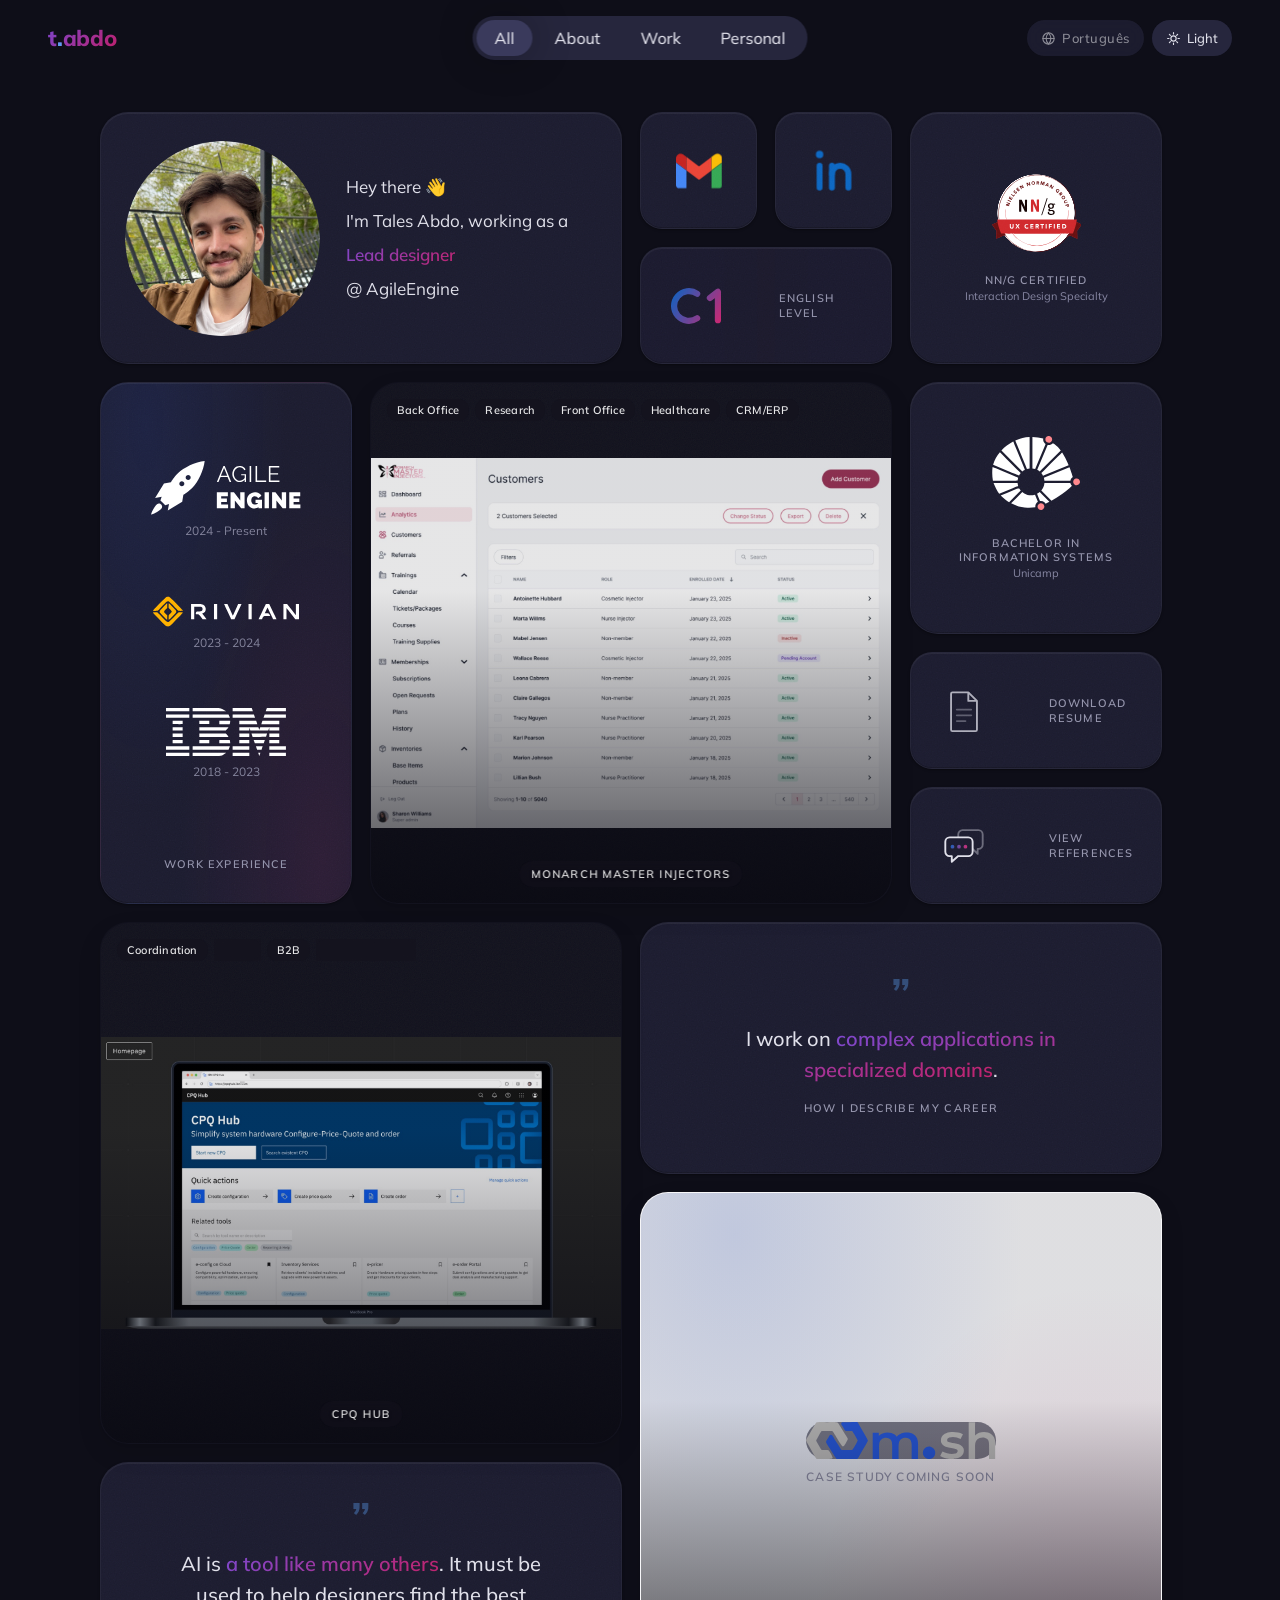
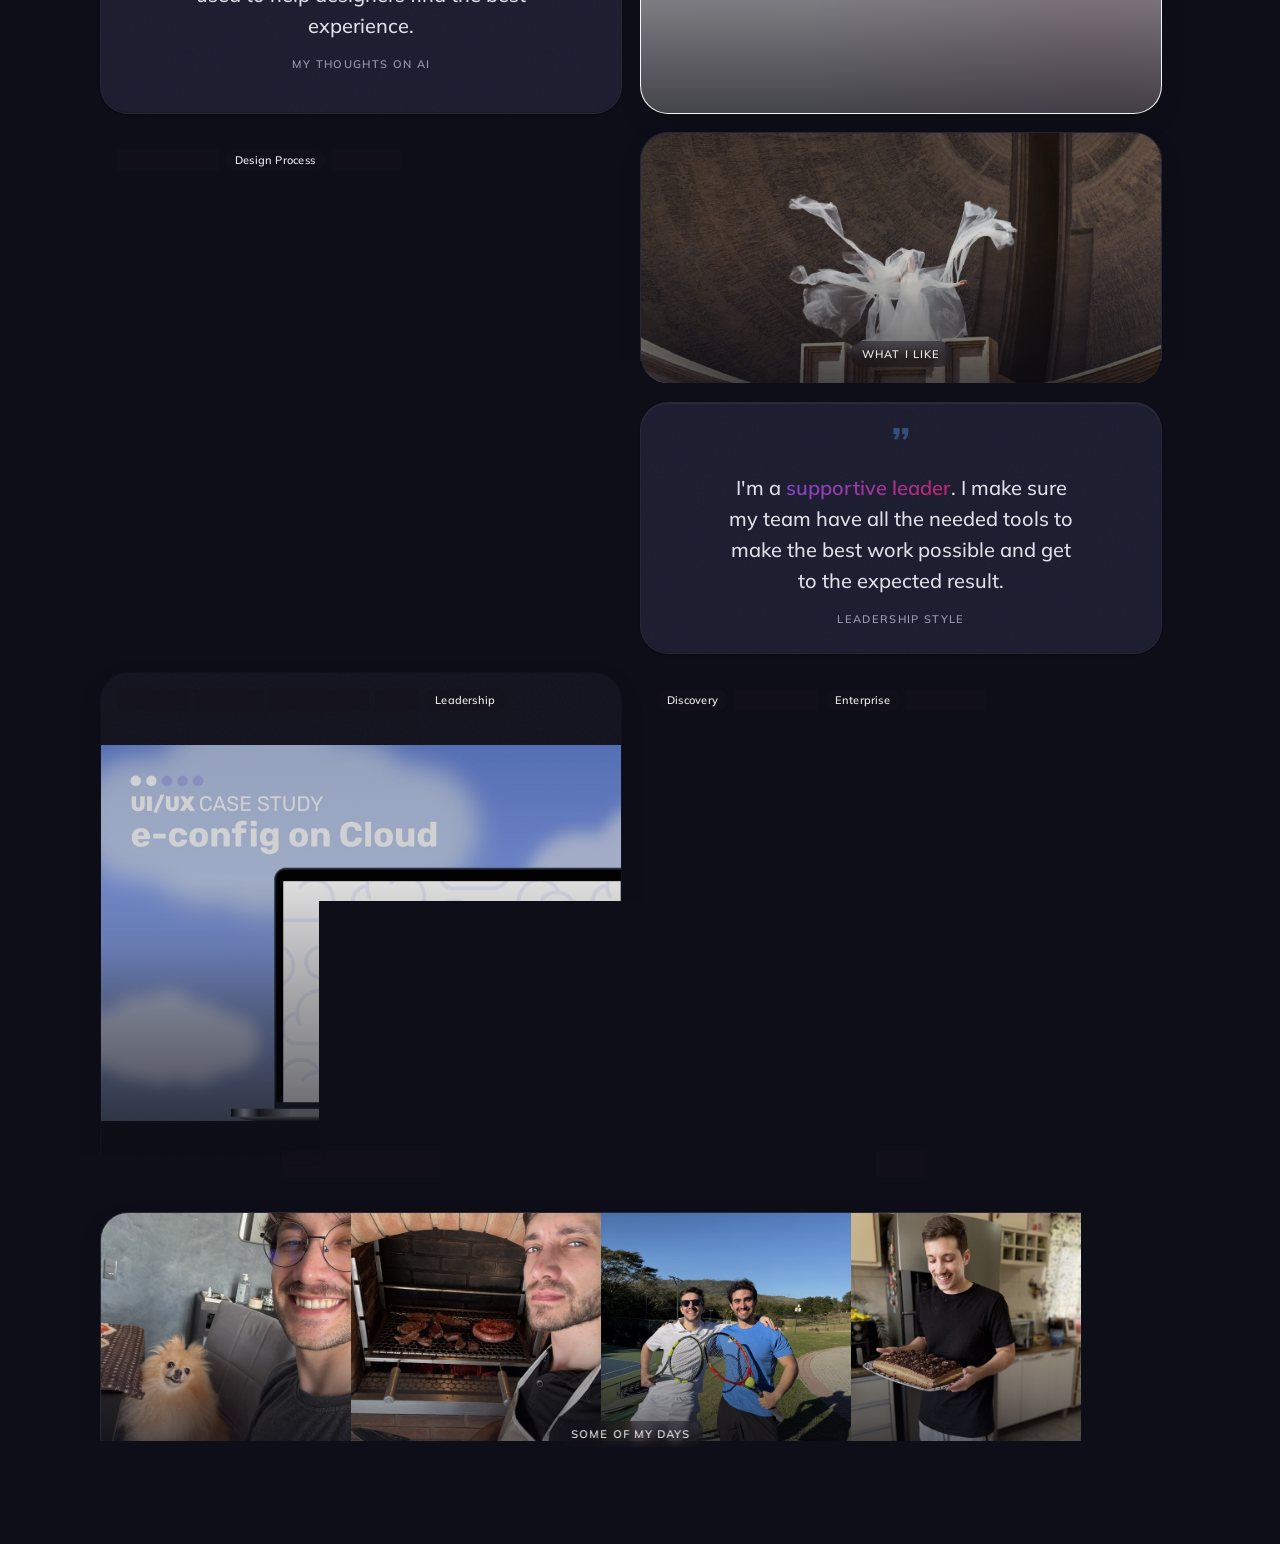
==== commit 7e276a9c: "Align names with the cards and clear dead rules Two modals still carried the names the cards were re" ====
--- a/index.html
+++ b/index.html
@@ -83,8 +83,6 @@
         </button>
       </article>
 
-      
-
       <!-- Contact and English level: three cards sharing one square -->
       <div class="bento-stack" data-slot="stack">
         <!-- Gmail -->
@@ -201,7 +199,7 @@
         </article>
       </div>
 
-      <!-- Professional path -->
+      <!-- Work Experience -->
       <article class="bento-card path-card" data-card="path" data-expand="full" data-expand-inset="50" data-tooltip="" data-i18n-attr="data-tooltip:cards.path.tooltip">
         <ol class="path-card-inner" aria-label="" data-i18n-attr="aria-label:cards.path.ariaLabel">
           <li class="path-stop">
@@ -226,7 +224,7 @@
         </button>
       </article>
 
-      <!-- Personal Life -->
+      <!-- What I Like -->
       <article class="bento-card pictures-card" data-card="hobbies" data-expand="tall" data-expand-maxw="1092" data-tooltip="" data-i18n-attr="data-tooltip:cards.hobbies.tooltip">
         <div class="pics-stack" data-slideshow="assets/hobbies/dune.jpg, assets/hobbies/severance.jpg, assets/hobbies/league-of-legends.jpg, assets/hobbies/baldurs-gate-3.jpg">
           <img width="1600" height="900" class="pics-img is-active" src="assets/hobbies/dune.jpg" alt="">
@@ -274,10 +272,6 @@
           </div>
         </div>
       </article>
-
-      
-
-      
 
       <!-- Quote: AI -->
       <article class="bento-card quote-card" data-card="aiquote" data-expand-theme="quote" data-expand-maxw="760" data-expand-maxh="520" data-tooltip="" data-i18n-attr="data-tooltip:modals.quote.tooltip">
@@ -1090,7 +1084,7 @@
         <h1 class="cs-title" data-i18n="modals.cpq.head.title"></h1>
         <p class="cs-lede" data-i18n="modals.cpq.head.lede"></p>
         <button class="tldr-toggle" type="button" aria-pressed="false">
-          <span class="tldr-toggle__label" data-i18n="modals.cpq.head.tldrFullStory"></span>
+          <span class="tldr-toggle__label" data-i18n="ui.tldrFullStory"></span>
         </button>
       </header>
 
--- a/src/styles/main.css
+++ b/src/styles/main.css
@@ -450,16 +450,6 @@
    peak of the breath. */
 .bento-stack .english-caption { color: #616161; }
 [data-theme='dark'] .bento-stack .english-caption { color: var(--color-text-subtle); }
-
-.section-heading {
-  grid-column: 1 / -1;
-  font-size: 13px;
-  font-weight: var(--weight-bold);
-  letter-spacing: 0.08em;
-  text-transform: uppercase;
-  color: var(--color-text-subtle);
-  margin: 8px 0 -4px;
-}
 
 /* ── Bento card base ── */
 .bento-card {
@@ -651,10 +641,6 @@
 
 .card-logo svg { display: block; width: 104px; height: auto; }
 
-.card-logo[data-logo='mmi'] svg { width: 118px; }
-.card-logo[data-logo='rivian'] svg { width: 100px; }
-.card-logo[data-logo='ibm'] svg { width: 62px; }
-
 /* ── Project card (case study) ── */
 .project-card {
   background: #12121e;
@@ -672,8 +658,7 @@
    highlight to catch, which is why these read as flat next to the white cards.
    A real drop shadow puts them back on the same plane. */
 .project-card,
-.pictures-card,
-.hobbies-card {
+.pictures-card {
   --card-shadow-rest:
     0 2px 4px var(--alpha-black-8),
     0 10px 24px var(--alpha-black-10);
@@ -850,13 +835,13 @@
 @keyframes li-draw { to { stroke-dashoffset: 0; } }
 @keyframes li-pop-in { to { transform: scale(1); opacity: 1; } }
 
-/* ── Professional path card: company logos with years, spread down the card ── */
-.path-card { display: flex; flex-direction: column; }
-
-/* The Mesh cover's wash, a step lighter: blue settling into one corner and
+/* ── Work Experience card: company logos with years, spread down the card ──
+   The Mesh cover's wash, a step lighter: blue settling into one corner and
    magenta into the other. Lighter is also what keeps the years above 4.5:1 —
    at the Mesh card's own strength they sit at 4.8:1, here at 5.2:1. */
 .path-card {
+  display: flex;
+  flex-direction: column;
   background:
     radial-gradient(90% 120% at 18% 8%, rgba(39, 89, 222, 0.11), transparent 62%),
     radial-gradient(90% 120% at 88% 92%, rgba(208, 38, 112, 0.095), transparent 62%),
@@ -874,24 +859,16 @@
   bottom: 0;
   left: 0;
   width: 200%;
-  background: linear-gradient(90deg,
-    var(--color-brand-start) 0%,
-    var(--color-brand-end) 50%,
-    var(--color-brand-start) 100%);
   /* Multiplied rather than laid on top: the wash tints the card like ink
      soaking through it instead of glowing on it. */
   mix-blend-mode: multiply;
-  opacity: 0.08;
+  opacity: 0.11;
   pointer-events: none;
   z-index: 0;
-  animation: wash-drift 26s linear infinite;
-}
-
-/* A touch quicker than the path card, and weighted towards the violet: the
-   magenta passes through as a narrow sweep rather than owning half the band. */
-.english-card::after {
-  animation-duration: 14.4s;
-  opacity: 0.11;
+  /* A touch quicker than the Work Experience card, and weighted towards the
+     violet: the magenta passes through as a narrow sweep rather than owning
+     half the band. */
+  animation: wash-drift 14.4s linear infinite;
   /* Two identical cycles across the band, not one. With a single cycle the
      second half of the band is the mirror of the first, so sliding one card
      width lands on a reversed image and the loop snaps back; with two, the
@@ -1080,7 +1057,7 @@
 /* Transparent badge: back its circle in dark mode so the black "NN" stays legible */
 [data-theme='dark'] .nng-logo svg { background: radial-gradient(circle closest-side, #fff 96%, transparent 97%); }
 
-/* ── Degree card ── */
+/* ── Bachelor card ── */
 /* Black artwork: flip to white in dark mode, hue-rotate keeps the red dots red */
 [data-theme='dark'] .cred-mark svg { filter: invert(1) hue-rotate(180deg); }
 
@@ -1088,7 +1065,7 @@
 .english-card { position: relative; overflow: hidden; border-color: var(--color-neutral-150); }
 [data-theme='dark'] .english-card { border-color: var(--color-border-card); }
 
-/* The wash it shares with the Professional Path card is defined with it. */
+/* The wash it shares with the Work Experience card is defined with it. */
 
 .english-inner {
   position: relative;
@@ -1324,7 +1301,7 @@
 }
 
 /* ── Quote cards ──
-   Display-only: a flat grey ground and no hover/press feedback, so they don't read as clickable. */
+   The same surface as the credential cards, set apart by a thin grey rim. */
 .quote-card {
   display: flex;
   flex-direction: column;
@@ -1333,9 +1310,6 @@
   text-align: center;
   gap: 16px;
   padding: 32px 38px;
-}
-
-.quote-card {
   background: var(--color-surface-card);
   border-color: var(--color-neutral-150);
 }
@@ -2153,6 +2127,8 @@
 }
 
 .cs-principle {
+  /* The drawings follow the card's own colour */
+  --cs-accent: var(--cs-magenta);
   border-radius: 18px;
   padding: 18px;
   border: 1px solid color-mix(in srgb, var(--cs-magenta) 26%, transparent);
@@ -2162,9 +2138,6 @@
       color-mix(in srgb, var(--cs-magenta) 6%, transparent) 46%,
       transparent 100%);
 }
-
-/* The drawings follow the card's own colour */
-.cs-principle { --cs-accent: var(--cs-magenta); }
 
 .cs-principle-art {
   display: block;
@@ -2461,12 +2434,6 @@
 }
 
 .mesh-cover-logo svg { width: min(62vw, 190px); }
-
-.mesh-cover-title {
-  font-size: clamp(28px, 6vw, 40px);
-  font-weight: var(--weight-extrabold);
-  letter-spacing: -0.02em;
-}
 
 .mesh-cover-note {
   font-size: 12px;
@@ -2819,6 +2786,8 @@
   font-size: 13px;
   font-weight: var(--weight-semibold);
   color: var(--color-text-primary);
+  /* The knob below is positioned against it */
+  position: relative;
   transition: background 0.2s ease, transform 0.2s cubic-bezier(0.34, 1.56, 0.64, 1);
 }
 
@@ -2845,8 +2814,6 @@
   margin-left: 2px;
   transition: transform 0.25s cubic-bezier(0.34, 1.56, 0.64, 1);
 }
-
-.tldr-toggle { position: relative; }
 
 .cs--tldr .tldr-toggle::before { background: var(--color-primary); }
 .cs--tldr .tldr-toggle::after { transform: translateX(12px); }
@@ -2994,7 +2961,7 @@
   .expand-card { border-radius: 24px !important; }
 }
 
-/* ── Professional path (expanded): career timeline ──
+/* ── Work Experience (expanded): career timeline ──
    Card on the left, dot on a centre rail, role and dates on the right. */
 .career-page { max-width: 1180px; margin: 0 auto; padding: 56px 48px 72px; }
 @media (max-width: 720px) { .career-page { padding: 40px 20px 56px; } }
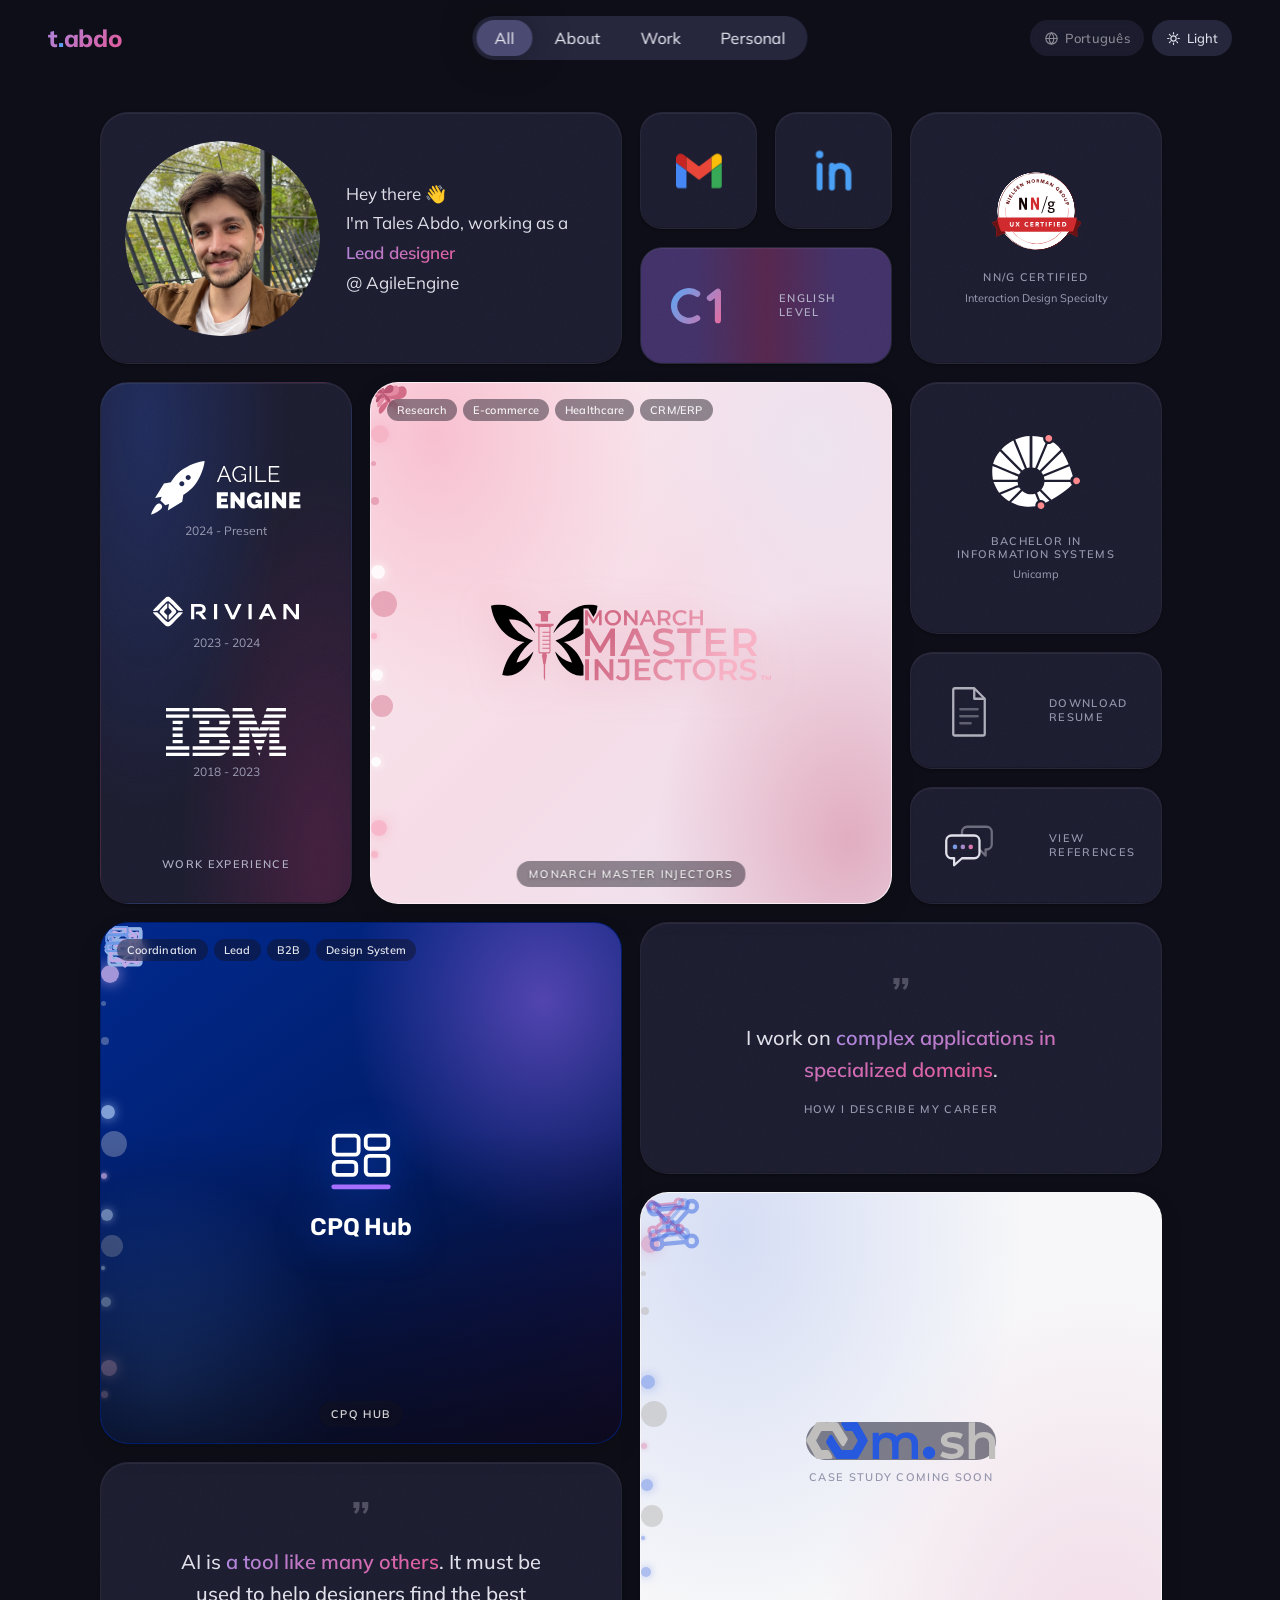
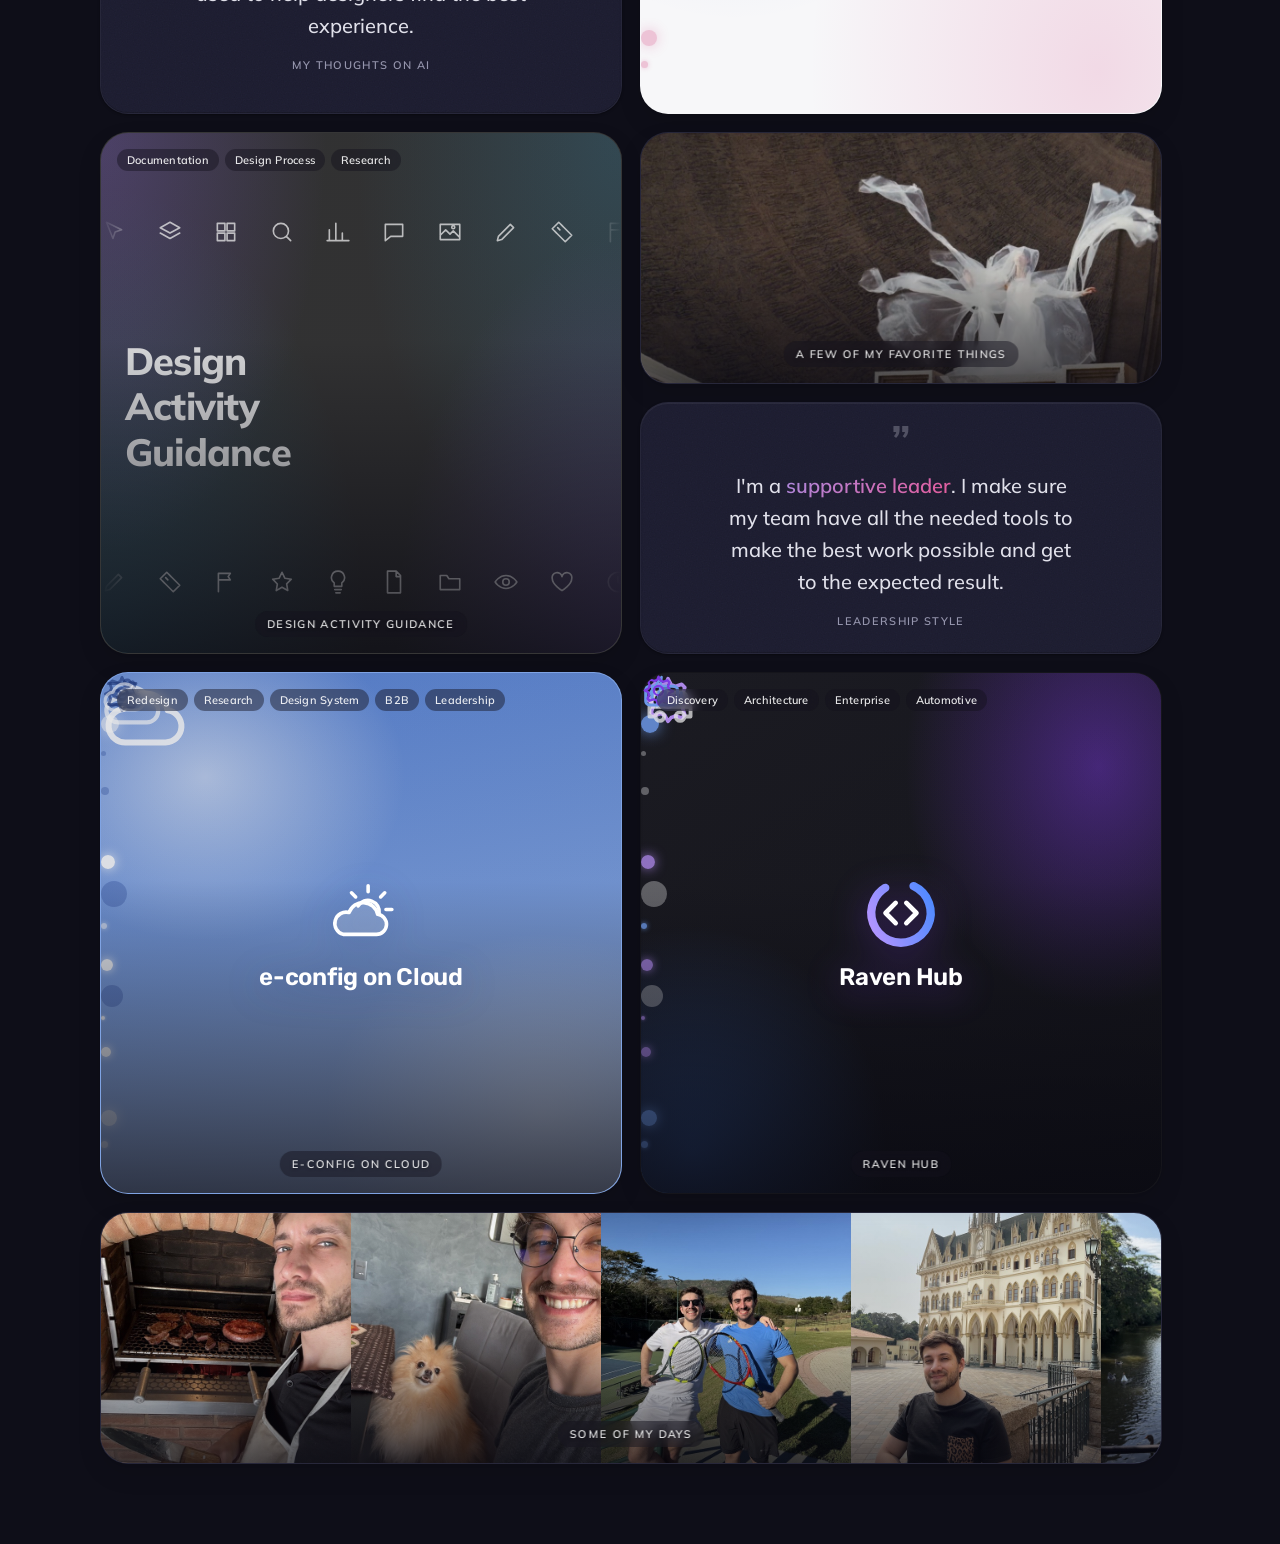
==== commit 1ba6569f: "Rebuild the CPQ Hub case as live slides and refine the site - CPQ Hub: rebuild the remaining deck sl" ====
--- a/index.html
+++ b/index.html
@@ -6,9 +6,14 @@
   <meta name="description" content="" data-i18n-attr="content:meta.description">
   <link rel="preconnect" href="https://fonts.googleapis.com">
   <link rel="preconnect" href="https://fonts.gstatic.com" crossorigin="">
-  <link href="https://fonts.googleapis.com/css2?family=Mulish:ital,wght@0,400;0,500;0,600;0,700;0,800;1,400&amp;family=Inter:wght@400;500&amp;display=swap" rel="stylesheet">
+  <link href="https://fonts.googleapis.com/css2?family=Mulish:ital,wght@0,400;0,500;0,600;0,700;0,800;1,400&amp;family=Inter:wght@400;500&amp;family=Rubik:wght@300;400;500;600;700&amp;display=swap" rel="stylesheet">
   <link rel="icon" href="assets/site/favicon.svg" type="image/svg+xml">
-  <link rel="stylesheet" href="src/styles/main.css">
+  <link rel="stylesheet" href="src/styles/tokens.css">
+  <link rel="stylesheet" href="src/styles/base.css">
+  <link rel="stylesheet" href="src/styles/cards.css">
+  <link rel="stylesheet" href="src/styles/panels.css">
+  <link rel="stylesheet" href="src/styles/case-studies.css">
+  <link rel="stylesheet" href="src/styles/responsive.css">
   <script>
     // Runs before first paint: apply the saved theme and skip the loader on repeat visits.
     // Without a saved choice the clock decides, as in theme.js: dark from 18:00
@@ -38,12 +43,12 @@
   <nav class="nav" id="nav">
     <a href="#" class="nav-logo logo-mark" aria-label="" data-i18n-attr="aria-label:nav.ariaLabel">t<span class="logo-dot">.</span>abdo</a>
 
-    <div class="nav-pills" id="navPills" data-tooltip="" data-i18n-attr="data-tooltip:nav.filtersTooltip">
+    <div class="nav-pills" id="navPills">
       <div class="nav-pill-indicator" id="navIndicator"></div>
-      <a href="#" class="nav-pill active" data-filter="all" data-i18n="nav.filterAll"></a>
-      <a href="#" class="nav-pill" data-filter="about" data-i18n="nav.filterAbout"></a>
-      <a href="#" class="nav-pill" data-filter="work" data-i18n="nav.filterWork"></a>
-      <a href="#" class="nav-pill" data-filter="personal" data-i18n="nav.filterPersonal"></a>
+      <button type="button" class="nav-pill active" data-filter="all" aria-pressed="true" data-tooltip="" data-i18n-attr="data-tooltip:nav.filterAllTooltip" data-i18n="nav.filterAll"></button>
+      <button type="button" class="nav-pill" data-filter="about" aria-pressed="false" data-tooltip="" data-i18n-attr="data-tooltip:nav.filterAboutTooltip" data-i18n="nav.filterAbout"></button>
+      <button type="button" class="nav-pill" data-filter="work" aria-pressed="false" data-tooltip="" data-i18n-attr="data-tooltip:nav.filterWorkTooltip" data-i18n="nav.filterWork"></button>
+      <button type="button" class="nav-pill" data-filter="personal" aria-pressed="false" data-tooltip="" data-i18n-attr="data-tooltip:nav.filterPersonalTooltip" data-i18n="nav.filterPersonal"></button>
     </div>
 
     <div class="nav-toggles">
@@ -87,13 +92,13 @@
       <div class="bento-stack" data-slot="stack">
         <!-- Gmail -->
         <article class="bento-card gmail-card" data-card="gmail" data-copy="talesabd@gmail.com" data-tooltip="" data-i18n-attr="data-tooltip:cards.gmail.tooltip">
-          <span class="action-icon">
+          <button class="action-icon" type="button" aria-label="" data-i18n-attr="aria-label:cards.gmail.ariaLabel">
             <svg class="gm-copy-icon" viewBox="0 0 24 24" fill="none" stroke="currentColor" stroke-width="2"><rect x="9" y="9" width="12" height="12" rx="2"></rect><path d="M5 15H4a1 1 0 01-1-1V4a1 1 0 011-1h10a1 1 0 011 1v1"></path></svg>
             <span class="gm-copied-text">
               <svg viewBox="0 0 24 24" fill="none" stroke="currentColor" stroke-width="2.5"><path d="M4 12l5 5L20 6"></path></svg>
               <span data-i18n="cards.gmail.copied"></span>
             </span>
-          </span>
+          </button>
           <div class="icon-card-inner">
             <svg class="gm-svg" viewBox="52 42 88 66" width="64" height="64" xmlns="http://www.w3.org/2000/svg">
               <path class="gm-from-top" fill="#c5221f" d="M52 51v8l20 15V48l-5.6-4.2c-5.94-4.45-14.4-.22-14.4 7.2"></path>
@@ -107,7 +112,7 @@
 
         <!-- LinkedIn -->
         <article class="bento-card linkedin-card" data-card="linkedin" data-link="https://www.linkedin.com/in/tales-abdo" data-tooltip="" data-i18n-attr="data-tooltip:cards.linkedin.tooltip">
-          <a class="action-icon" href="https://www.linkedin.com/in/tales-abdo" target="_blank" rel="noopener noreferrer" data-tooltip="" aria-label="" data-i18n-attr="data-tooltip:cards.linkedin.tooltip2;aria-label:cards.linkedin.ariaLabel">
+          <a class="action-icon" href="https://www.linkedin.com/in/tales-abdo" target="_blank" rel="noopener noreferrer" data-tooltip="" aria-label="" data-i18n-attr="data-tooltip:cards.linkedin.actionTooltip;aria-label:cards.linkedin.ariaLabel">
             <svg viewBox="0 0 24 24" fill="none" stroke="currentColor" stroke-width="2"><path d="M18 13v6a2 2 0 01-2 2H5a2 2 0 01-2-2V8a2 2 0 012-2h6"></path><path d="M15 3h6v6M10 14L21 3"></path></svg>
           </a>
           <div class="icon-card-inner">
@@ -115,7 +120,7 @@
               <circle class="li-dot" cx="11" cy="10" r="1.82"></circle>
               <path class="li-path" d="M11 15.5 L11 26" style="--len:11;--draw-dur:0.38s;--draw-delay:0.08s"></path>
               <path class="li-path" d="M17 15.5 L17 26" style="--len:11;--draw-dur:0.38s;--draw-delay:0.14s"></path>
-              <path class="li-path" d="M17 19.5 C17 17 19 15.5 21 15.5 C23 15.5 25 17 25 19.5 L25 26" style="--len:22;--draw-dur:0.42s;--draw-delay:0.20s"></path>
+              <path class="li-path" d="M17 19.5 C17 17 19 15.5 21 15.5 C23 15.5 25 17 25 19.5 L25 26" style="--len:22;--draw-dur:0.40s;--draw-delay:0.20s"></path>
             </svg>
           </div>
         </article>
@@ -129,12 +134,12 @@
             <svg class="c1-svg" viewBox="3.5 5.5 40.5 29" width="58" height="42" aria-hidden="true">
               <defs>
                 <linearGradient id="c1Gradient" x1="6" y1="8" x2="46" y2="32" gradientUnits="userSpaceOnUse">
-                  <stop offset="0" style="stop-color: var(--color-blue-600)"></stop>
-                  <stop offset="1" style="stop-color: var(--color-magenta-600)"></stop>
+                  <stop offset="0" style="stop-color: var(--color-mark-start)"></stop>
+                  <stop offset="1" style="stop-color: var(--color-mark-end)"></stop>
                 </linearGradient>
               </defs>
               <path class="c1-path" d="M24.7 10.05A12 12 0 1 0 24.7 29.95" style="--len:53;--draw-dur:0.46s;--draw-delay:0.08s"></path>
-              <path class="c1-path" d="M35 13.5L41.5 8.5V31.5" style="--len:32;--draw-dur:0.34s;--draw-delay:0.3s"></path>
+              <path class="c1-path" d="M35 13.5L41.5 8.5V31.5" style="--len:32;--draw-dur:0.34s;--draw-delay:0.26s"></path>
             </svg>
             <span class="visually-hidden" data-i18n="cards.english.text"></span>
             <span class="english-caption" data-i18n="cards.english.caption"></span>
@@ -146,15 +151,15 @@
       <div class="bento-stack bento-stack--docs" data-slot="docs">
         <!-- Resume download -->
         <article class="bento-card resume-card" data-card="resume" data-download="assets/docs/Tales-Abdo-CV.pdf" data-tooltip="" data-i18n-attr="data-tooltip:cards.resume.tooltip">
-          <a class="action-icon" href="assets/docs/Tales-Abdo-CV.pdf" download="" data-tooltip="" aria-label="" data-i18n-attr="data-tooltip:cards.resume.tooltip2;aria-label:cards.resume.ariaLabel">
+          <a class="action-icon" href="assets/docs/Tales-Abdo-CV.pdf" download="" data-tooltip="" aria-label="" data-i18n-attr="data-tooltip:cards.resume.actionTooltip;aria-label:cards.resume.ariaLabel">
             <svg viewBox="0 0 24 24" fill="none" stroke="currentColor" stroke-width="2" stroke-linecap="round" stroke-linejoin="round"><path d="M12 3v12M7 11l5 5 5-5M5 21h14"></path></svg>
           </a>
           <div class="badge-inner">
             <svg class="badge-media resume-file" viewBox="0 0 64 64" fill="none" data-draw aria-hidden="true">
               <defs>
                 <linearGradient id="rfArrowGradient" x1="26" y1="34" x2="38" y2="48" gradientUnits="userSpaceOnUse">
-                  <stop offset="0" style="stop-color: var(--color-blue-600)"></stop>
-                  <stop offset="1" style="stop-color: var(--color-magenta-600)"></stop>
+                  <stop offset="0" style="stop-color: var(--color-mark-start)"></stop>
+                  <stop offset="1" style="stop-color: var(--color-mark-end)"></stop>
                 </linearGradient>
               </defs>
               <path class="rf-page draw-line" d="M16 6h22l12 12v40a2 2 0 01-2 2H16a2 2 0 01-2-2V8a2 2 0 012-2z" stroke="currentColor" stroke-width="2.6" stroke-linejoin="round"></path>
@@ -182,8 +187,8 @@
             <svg class="badge-media ref-mark" viewBox="0 0 64 64" fill="none" data-draw aria-hidden="true">
               <defs>
                 <linearGradient id="refDotsGradient" x1="13" y1="30" x2="37" y2="36" gradientUnits="userSpaceOnUse">
-                  <stop offset="0" style="stop-color: var(--color-blue-600)"></stop>
-                  <stop offset="1" style="stop-color: var(--color-magenta-600)"></stop>
+                  <stop offset="0" style="stop-color: var(--color-mark-start)"></stop>
+                  <stop offset="1" style="stop-color: var(--color-mark-end)"></stop>
                 </linearGradient>
               </defs>
               <path class="ref-bubble--back draw-line" d="M30 10h22a6 6 0 016 6v14a6 6 0 01-6 6h-1v7l-7-7H30a6 6 0 01-6-6V16a6 6 0 016-6z" stroke="currentColor" stroke-width="2.6" stroke-linejoin="round"></path>
@@ -200,34 +205,34 @@
       </div>
 
       <!-- Work Experience -->
-      <article class="bento-card path-card" data-card="path" data-expand="full" data-expand-inset="50" data-tooltip="" data-i18n-attr="data-tooltip:cards.path.tooltip">
-        <ol class="path-card-inner" aria-label="" data-i18n-attr="aria-label:cards.path.ariaLabel">
+      <article class="bento-card path-card" data-card="path" data-expand="full" data-expand-inset="26" data-tooltip="" data-i18n-attr="data-tooltip:cards.path.tooltip">
+        <ol class="path-card-inner" aria-label="" data-i18n-attr="aria-label:cards.path.listAriaLabel">
           <li class="path-stop">
             <span class="career-logo" data-logo="ae"></span>
-            <span class="visually-hidden" data-i18n="cards.path.text"></span>
-            <span class="path-stop__years" data-i18n="cards.path.stopYears"></span>
+            <span class="visually-hidden" data-i18n="cards.path.aeName"></span>
+            <span class="path-stop__years" data-i18n="cards.path.aeYears"></span>
           </li>
           <li class="path-stop">
             <span class="career-logo" data-logo="rivian"></span>
-            <span class="visually-hidden" data-i18n="cards.path.text2"></span>
-            <span class="path-stop__years" data-i18n="cards.path.stopYears2"></span>
+            <span class="visually-hidden" data-i18n="cards.path.rivianName"></span>
+            <span class="path-stop__years" data-i18n="cards.path.rivianYears"></span>
           </li>
           <li class="path-stop">
             <span class="career-logo path-logo--ibm" data-logo="ibm"></span>
-            <span class="visually-hidden" data-i18n="cards.path.text3"></span>
-            <span class="path-stop__years" data-i18n="cards.path.stopYears3"></span>
+            <span class="visually-hidden" data-i18n="cards.path.ibmName"></span>
+            <span class="path-stop__years" data-i18n="cards.path.ibmYears"></span>
           </li>
         </ol>
         <span class="path-card-label" data-i18n="cards.path.label"></span>
-        <button class="action-icon" data-tooltip="" aria-label="" data-i18n-attr="data-tooltip:ui.expand;aria-label:cards.path.ariaLabel2">
+        <button class="action-icon" data-tooltip="" aria-label="" data-i18n-attr="data-tooltip:ui.expand;aria-label:cards.path.ariaLabel">
           <svg viewBox="0 0 24 24" fill="none" stroke="currentColor" stroke-width="2"><path d="M15 3h6v6M9 21H3v-6M21 3l-7 7M3 21l7-7"></path></svg>
         </button>
       </article>
 
-      <!-- What I Like -->
-      <article class="bento-card pictures-card" data-card="hobbies" data-expand="tall" data-expand-maxw="1092" data-tooltip="" data-i18n-attr="data-tooltip:cards.hobbies.tooltip">
+      <!-- A Few of My Favorite Things -->
+      <article class="bento-card photo-card hobbies-card" data-card="hobbies" data-expand="tall" data-expand-maxw="1092" data-tooltip="" data-i18n-attr="data-tooltip:cards.hobbies.tooltip">
         <div class="pics-stack" data-slideshow="assets/hobbies/dune.jpg, assets/hobbies/severance.jpg, assets/hobbies/league-of-legends.jpg, assets/hobbies/baldurs-gate-3.jpg">
-          <img width="1600" height="900" class="pics-img is-active" src="assets/hobbies/dune.jpg" alt="">
+          <img width="1600" height="900" class="pics-img is-active" src="assets/hobbies/dune.jpg" loading="lazy" alt="">
           <img class="pics-img" alt="">
         </div>
         <button class="action-icon" data-tooltip="" aria-label="" data-i18n-attr="data-tooltip:ui.expand;aria-label:cards.hobbies.ariaLabel">
@@ -237,7 +242,7 @@
       </article>
 
       <!-- Pictures -->
-      <article class="bento-card pictures-card" data-card="pictures" data-expand="tall" data-expand-maxw="1100" data-tooltip="" data-i18n-attr="data-tooltip:cards.pictures.tooltip">
+      <article class="bento-card photo-card pictures-card" data-card="pictures" data-expand="tall" data-expand-maxw="1100" data-tooltip="" data-i18n-attr="data-tooltip:cards.pictures.tooltip">
         <div class="pics-stack pics-stack--flow" id="picsStack" data-flow="pictures"></div>
         <button class="action-icon" data-tooltip="" aria-label="" data-i18n-attr="data-tooltip:ui.expand;aria-label:cards.pictures.ariaLabel">
           <svg viewBox="0 0 24 24" fill="none" stroke="currentColor" stroke-width="2"><path d="M15 3h6v6M9 21H3v-6M21 3l-7 7M3 21l7-7"></path></svg>
@@ -260,12 +265,12 @@
       </article>
 
       <!-- Bachelor's degree -->
-      <article class="bento-card cred-card" data-card="bachelor" data-expand="tall" data-expand-maxw="1056" data-tooltip="" data-i18n-attr="data-tooltip:cards.bachelor.tooltip">
+      <article class="bento-card bachelor-card" data-card="bachelor" data-expand="tall" data-expand-maxw="1056" data-tooltip="" data-i18n-attr="data-tooltip:cards.bachelor.tooltip">
         <button class="action-icon" data-tooltip="" aria-label="" data-i18n-attr="data-tooltip:ui.expand;aria-label:cards.bachelor.ariaLabel">
           <svg viewBox="0 0 24 24" fill="none" stroke="currentColor" stroke-width="2"><path d="M15 3h6v6M9 21H3v-6M21 3l-7 7M3 21l7-7"></path></svg>
         </button>
         <div class="badge-inner">
-          <span class="badge-media cred-mark" data-logo="unicamp" role="img" aria-label="" data-i18n-attr="aria-label:cards.bachelor.markAlt"></span>
+          <span class="badge-media bachelor-logo" data-logo="unicamp" role="img" aria-label="" data-i18n-attr="aria-label:cards.bachelor.markAlt"></span>
           <div class="badge-text">
             <h3 class="badge-title" data-i18n-html="cards.bachelor.title"></h3>
             <span class="badge-sub" data-i18n="cards.bachelor.sub"></span>
@@ -274,13 +279,13 @@
       </article>
 
       <!-- Quote: AI -->
-      <article class="bento-card quote-card" data-card="aiquote" data-expand-theme="quote" data-expand-maxw="760" data-expand-maxh="520" data-tooltip="" data-i18n-attr="data-tooltip:modals.quote.tooltip">
+      <article class="bento-card quote-card" data-card="aiquote" data-expand-theme="quote" data-expand-maxw="760" data-expand-maxh="680" data-tooltip="" data-i18n-attr="data-tooltip:modals.quote.tooltip">
         <button class="action-icon" data-tooltip="" aria-label="" data-i18n-attr="data-tooltip:modals.quote.tooltip;aria-label:cards.aiquote.ariaLabel">
           <svg viewBox="0 0 24 24" fill="none" stroke="currentColor" stroke-width="2"><path d="M15 3h6v6M9 21H3v-6M21 3l-7 7M3 21l7-7"></path></svg>
         </button>
         <span class="quote-mark" aria-hidden="true">”</span>
-        <p class="quote-text" data-i18n-html="cards.aiquote.text"></p>
-        <span class="quote-label" data-morph="aiquote" data-i18n="cards.aiquote.label"></span>
+        <p class="quote-text" data-morph="aiquote" data-i18n-html="cards.aiquote.text"></p>
+        <span class="quote-label" data-i18n="cards.aiquote.label"></span>
       </article>
 
       <!-- Quote: career -->
@@ -289,22 +294,41 @@
           <svg viewBox="0 0 24 24" fill="none" stroke="currentColor" stroke-width="2"><path d="M15 3h6v6M9 21H3v-6M21 3l-7 7M3 21l7-7"></path></svg>
         </button>
         <span class="quote-mark" aria-hidden="true">”</span>
-        <p class="quote-text" data-i18n-html="cards.careerquote.text"></p>
-        <span class="quote-label" data-morph="careerquote" data-i18n="cards.careerquote.label"></span>
+        <p class="quote-text" data-morph="careerquote" data-i18n-html="cards.careerquote.text"></p>
+        <span class="quote-label" data-i18n="cards.careerquote.label"></span>
       </article>
 
       <!-- Quote: leadership -->
-      <article class="bento-card quote-card" data-card="leadquote" data-expand-theme="quote" data-expand-maxw="760" data-expand-maxh="520" data-tooltip="" data-i18n-attr="data-tooltip:modals.quote.tooltip">
+      <article class="bento-card quote-card" data-card="leadquote" data-expand-theme="quote" data-expand-maxw="760" data-expand-maxh="780" data-tooltip="" data-i18n-attr="data-tooltip:modals.quote.tooltip">
         <button class="action-icon" data-tooltip="" aria-label="" data-i18n-attr="data-tooltip:modals.quote.tooltip;aria-label:cards.leadquote.ariaLabel">
           <svg viewBox="0 0 24 24" fill="none" stroke="currentColor" stroke-width="2"><path d="M15 3h6v6M9 21H3v-6M21 3l-7 7M3 21l7-7"></path></svg>
         </button>
         <span class="quote-mark" aria-hidden="true">”</span>
-        <p class="quote-text" data-i18n-html="cards.leadquote.text"></p>
-        <span class="quote-label" data-morph="leadquote" data-i18n="cards.leadquote.label"></span>
+        <p class="quote-text" data-morph="leadquote" data-i18n-html="cards.leadquote.text"></p>
+        <span class="quote-label" data-i18n="cards.leadquote.label"></span>
       </article>
 
       <!-- Case study: Mesh (content to come) -->
-      <article class="bento-card project-card mesh-card" data-card="mesh" data-expand="full" data-tooltip="" data-i18n-attr="data-tooltip:cards.mesh.tooltip">
+      <article class="bento-card project-card mesh-card live-card--light" data-card="mesh" data-expand="full" data-expand-inset="32" data-expand-edge="12" data-tooltip="" data-i18n-attr="data-tooltip:cards.mesh.tooltip">
+        <div class="live-cover" aria-hidden="true">
+          <div class="live-dots">
+            <span class="live-dot" style="--y:8%;--s:18px;--d:26s;--delay:0s"></span>
+            <span class="live-dot" style="--y:22%;--s:8px;--d:19s;--delay:-6s"></span>
+            <span class="live-dot" style="--y:35%;--s:14px;--d:23s;--delay:-12s"></span>
+            <span class="live-dot" style="--y:48%;--s:6px;--d:17s;--delay:-3s"></span>
+            <span class="live-dot" style="--y:60%;--s:22px;--d:29s;--delay:-15s"></span>
+            <span class="live-dot" style="--y:72%;--s:10px;--d:21s;--delay:-9s"></span>
+            <span class="live-dot" style="--y:84%;--s:16px;--d:25s;--delay:-18s"></span>
+            <span class="live-dot" style="--y:15%;--s:5px;--d:15s;--delay:-7s"></span>
+            <span class="live-dot" style="--y:55%;--s:12px;--d:27s;--delay:-21s"></span>
+            <span class="live-dot" style="--y:90%;--s:7px;--d:18s;--delay:-11s"></span>
+            <span class="live-dot" style="--y:40%;--s:26px;--d:31s;--delay:-4s"></span>
+            <span class="live-dot" style="--y:66%;--s:4px;--d:16s;--delay:-14s"></span>
+          </div>
+          <span class="live-float live-float--1" style="--size:64px;--c:#2759de;--d:21s;--delay:0s;--o:0.45"><svg viewBox="0 0 24 24" fill="none" stroke="currentColor" stroke-width="1.6" stroke-linecap="round" stroke-linejoin="round" aria-hidden="true"><circle cx="5" cy="6" r="2"/><circle cx="19" cy="5" r="2"/><circle cx="12" cy="13" r="2"/><circle cx="6" cy="19" r="2"/><circle cx="19" cy="18" r="2"/><path d="M7 6.2l10-.9M6.4 7.6l4.3 3.9M17.6 6.6l-4.2 4.8M10.7 14.6l-3.4 2.9M13.9 13.8l3.3 3M8 19.2l9-.9"/></svg></span>
+          <span class="live-float live-float--2" style="--size:48px;--c:#d02670;--d:18s;--delay:-7s;--o:0.35"><svg viewBox="0 0 24 24" fill="none" stroke="currentColor" stroke-width="1.6" stroke-linecap="round" stroke-linejoin="round" aria-hidden="true"><circle cx="5" cy="6" r="2"/><circle cx="19" cy="5" r="2"/><circle cx="12" cy="13" r="2"/><circle cx="6" cy="19" r="2"/><circle cx="19" cy="18" r="2"/><path d="M7 6.2l10-.9M6.4 7.6l4.3 3.9M17.6 6.6l-4.2 4.8M10.7 14.6l-3.4 2.9M13.9 13.8l3.3 3M8 19.2l9-.9"/></svg></span>
+          <span class="live-float live-float--3" style="--size:54px;--c:#2759de;--d:24s;--delay:-13s;--o:0.3"><svg viewBox="0 0 24 24" fill="none" stroke="currentColor" stroke-width="1.6" stroke-linecap="round" stroke-linejoin="round" aria-hidden="true"><circle cx="5" cy="6" r="2"/><circle cx="19" cy="5" r="2"/><circle cx="12" cy="13" r="2"/><circle cx="6" cy="19" r="2"/><circle cx="19" cy="18" r="2"/><path d="M7 6.2l10-.9M6.4 7.6l4.3 3.9M17.6 6.6l-4.2 4.8M10.7 14.6l-3.4 2.9M13.9 13.8l3.3 3M8 19.2l9-.9"/></svg></span>
+        </div>
         <div class="mesh-cover">
           <span class="card-logo mesh-cover-logo" data-logo="mesh" data-logo-variant="light" role="img" aria-label="" data-i18n-attr="aria-label:cards.mesh.coverTitle"></span>
           <span class="mesh-cover-note" data-i18n="cards.mesh.soon"></span>
@@ -315,7 +339,7 @@
       </article>
 
       <!-- Case study: Educational Design Artifacts -->
-      <article class="bento-card project-card edu-card" data-card="edu" data-expand="full" data-tooltip="" data-i18n-attr="data-tooltip:cards.edu.tooltip">
+      <article class="bento-card project-card edu-card" data-card="edu" data-expand="full" data-expand-inset="32" data-expand-edge="12" data-tooltip="" data-i18n-attr="data-tooltip:cards.edu.tooltip">
         <div class="edu-cover">
           <div class="edu-marquee edu-marquee--left" aria-hidden="true"></div>
           <div class="edu-cover-text">
@@ -331,11 +355,33 @@
         <button class="action-icon" data-tooltip="" aria-label="" data-i18n-attr="data-tooltip:cards.edu.tooltip;aria-label:cards.edu.ariaLabel">
           <svg viewBox="0 0 24 24" fill="none" stroke="currentColor" stroke-width="2"><path d="M15 3h6v6M9 21H3v-6M21 3l-7 7M3 21l7-7"></path></svg>
         </button>
-      </article>
-
-      <!-- Case study: Hub -->
-      <article class="bento-card project-card" data-card="hub" data-expand="full" data-tooltip="" data-i18n-attr="data-tooltip:cards.hub.tooltip">
-        <img width="1600" height="1115" class="project-card-img" src="assets/projects/hub/cover.jpg" alt="" data-i18n-attr="alt:cards.hub.imageAlt">
+        <span class="card-label" data-i18n="cards.edu.label"></span>
+      </article>
+
+      <!-- Case study: Raven Hub -->
+      <article class="bento-card project-card hub-card" data-card="hub" data-expand="full" data-expand-inset="32" data-expand-edge="12" data-tooltip="" data-i18n-attr="data-tooltip:cards.hub.tooltip">
+        <div class="live-cover" aria-hidden="true">
+          <div class="live-dots">
+            <span class="live-dot" style="--y:8%;--s:18px;--d:26s;--delay:0s"></span>
+            <span class="live-dot" style="--y:22%;--s:8px;--d:19s;--delay:-6s"></span>
+            <span class="live-dot" style="--y:35%;--s:14px;--d:23s;--delay:-12s"></span>
+            <span class="live-dot" style="--y:48%;--s:6px;--d:17s;--delay:-3s"></span>
+            <span class="live-dot" style="--y:60%;--s:22px;--d:29s;--delay:-15s"></span>
+            <span class="live-dot" style="--y:72%;--s:10px;--d:21s;--delay:-9s"></span>
+            <span class="live-dot" style="--y:84%;--s:16px;--d:25s;--delay:-18s"></span>
+            <span class="live-dot" style="--y:15%;--s:5px;--d:15s;--delay:-7s"></span>
+            <span class="live-dot" style="--y:55%;--s:12px;--d:27s;--delay:-21s"></span>
+            <span class="live-dot" style="--y:90%;--s:7px;--d:18s;--delay:-11s"></span>
+            <span class="live-dot" style="--y:40%;--s:26px;--d:31s;--delay:-4s"></span>
+            <span class="live-dot" style="--y:66%;--s:4px;--d:16s;--delay:-14s"></span>
+          </div>
+          <span class="live-float live-float--1 live-float--spin" style="--size:54px;--c:#be95ff;--d:19s;--delay:0s"><svg viewBox="0 0 24 24" fill="none" stroke="currentColor" stroke-width="1.6" stroke-linecap="round" stroke-linejoin="round" aria-hidden="true"><circle cx="12" cy="12" r="3.2"/><path d="M12 2.5l1.4 2.7a7.5 7.5 0 011.8.8l2.9-1 1.4 1.4-1 2.9a7.5 7.5 0 01.8 1.8l2.7 1.4-2.7 1.4a7.5 7.5 0 01-.8 1.8l1 2.9-1.4 1.4-2.9-1a7.5 7.5 0 01-1.8.8L12 21.5l-1.4-2.7a7.5 7.5 0 01-1.8-.8l-2.9 1-1.4-1.4 1-2.9a7.5 7.5 0 01-.8-1.8L2.5 12l2.7-1.4a7.5 7.5 0 01.8-1.8l-1-2.9 1.4-1.4 2.9 1a7.5 7.5 0 011.8-.8z"/></svg></span>
+          <span class="live-float live-float--2" style="--size:38px;--c:#78a9ff;--d:16s;--delay:-6s"><svg viewBox="0 0 24 24" fill="none" stroke="currentColor" stroke-width="1.6" stroke-linecap="round" stroke-linejoin="round" aria-hidden="true"><path d="M13 2.5L5 13.5h6l-1 8 8-11h-6z"/></svg></span>
+          <span class="live-float live-float--3" style="--size:58px;--c:#ffffff;--d:23s;--delay:-11s;--o:0.75"><svg viewBox="0 0 24 24" fill="none" stroke="currentColor" stroke-width="1.6" stroke-linecap="round" stroke-linejoin="round" aria-hidden="true"><path d="M3.5 14l1.8-4.6A2 2 0 017.2 8h9.6a2 2 0 011.9 1.4l1.8 4.6v4h-2.3M3.5 14v4h2.3M3.5 14h17"/><circle cx="7.8" cy="18" r="1.8"/><circle cx="16.2" cy="18" r="1.8"/></svg></span>
+          <span class="live-float live-float--1" style="--size:45px;--c:#78a9ff;--d:21s;--delay:-14s"><svg viewBox="0 0 24 24" fill="none" stroke="currentColor" stroke-width="1.6" stroke-linecap="round" stroke-linejoin="round" aria-hidden="true"><rect x="2.5" y="7" width="17" height="10" rx="2"/><path d="M21.5 10.5v3M6 10v4M9.5 10v4M13 10v4"/></svg></span>
+          <span class="live-float live-float--3 live-float--spin" style="--size:35px;--c:#8a3ffc;--d:17s;--delay:-4s"><svg viewBox="0 0 24 24" fill="none" stroke="currentColor" stroke-width="1.6" stroke-linecap="round" stroke-linejoin="round" aria-hidden="true"><circle cx="12" cy="12" r="3.2"/><path d="M12 2.5l1.4 2.7a7.5 7.5 0 011.8.8l2.9-1 1.4 1.4-1 2.9a7.5 7.5 0 01.8 1.8l2.7 1.4-2.7 1.4a7.5 7.5 0 01-.8 1.8l1 2.9-1.4 1.4-2.9-1a7.5 7.5 0 01-1.8.8L12 21.5l-1.4-2.7a7.5 7.5 0 01-1.8-.8l-2.9 1-1.4-1.4 1-2.9a7.5 7.5 0 01-.8-1.8L2.5 12l2.7-1.4a7.5 7.5 0 01.8-1.8l-1-2.9 1.4-1.4 2.9 1a7.5 7.5 0 011.8-.8z"/></svg></span>
+        </div>
+        <span class="card-logo live-cover-mark live-cover-logo" aria-hidden="true"><svg viewBox="0 0 64 64" aria-hidden="true"><defs><linearGradient id="hubRing" x1="0" y1="0" x2="1" y2="1"><stop offset="0" stop-color="#be95ff"/><stop offset="1" stop-color="#4589ff"/></linearGradient></defs><circle cx="32" cy="32" r="25" fill="none" stroke="url(#hubRing)" stroke-width="7" stroke-linecap="round" stroke-dasharray="132 25" transform="rotate(-65 32 32)"/><path d="M27.5 23.5L19 32l8.5 8.5M36.5 23.5L45 32l-8.5 8.5" fill="none" stroke="#fff" stroke-width="4" stroke-linecap="round" stroke-linejoin="round"/></svg><span data-i18n="cards.hub.label"></span></span>
         <div class="card-tags">
           <span class="card-tag" data-i18n="cards.hub.tag1"></span>
           <span class="card-tag" data-i18n="cards.hub.tag2"></span>
@@ -349,8 +395,29 @@
       </article>
 
       <!-- Case study: e-config on Cloud -->
-      <article class="bento-card project-card" data-card="econfig" data-expand="full" data-tooltip="" data-i18n-attr="data-tooltip:cards.econfig.tooltip">
-        <img width="1600" height="1154" class="project-card-img" src="assets/projects/econfig/cover.jpg" alt="" data-i18n-attr="alt:cards.econfig.imageAlt">
+      <article class="bento-card project-card econfig-card" data-card="econfig" data-expand="full" data-expand-inset="32" data-expand-edge="12" data-tooltip="" data-i18n-attr="data-tooltip:cards.econfig.tooltip">
+        <div class="live-cover" aria-hidden="true">
+          <div class="live-dots">
+            <span class="live-dot" style="--y:8%;--s:18px;--d:26s;--delay:0s"></span>
+            <span class="live-dot" style="--y:22%;--s:8px;--d:19s;--delay:-6s"></span>
+            <span class="live-dot" style="--y:35%;--s:14px;--d:23s;--delay:-12s"></span>
+            <span class="live-dot" style="--y:48%;--s:6px;--d:17s;--delay:-3s"></span>
+            <span class="live-dot" style="--y:60%;--s:22px;--d:29s;--delay:-15s"></span>
+            <span class="live-dot" style="--y:72%;--s:10px;--d:21s;--delay:-9s"></span>
+            <span class="live-dot" style="--y:84%;--s:16px;--d:25s;--delay:-18s"></span>
+            <span class="live-dot" style="--y:15%;--s:5px;--d:15s;--delay:-7s"></span>
+            <span class="live-dot" style="--y:55%;--s:12px;--d:27s;--delay:-21s"></span>
+            <span class="live-dot" style="--y:90%;--s:7px;--d:18s;--delay:-11s"></span>
+            <span class="live-dot" style="--y:40%;--s:26px;--d:31s;--delay:-4s"></span>
+            <span class="live-dot" style="--y:66%;--s:4px;--d:16s;--delay:-14s"></span>
+          </div>
+          <span class="live-float live-float--1" style="--size:90px;--c:#ffffff;--d:26s;--delay:0s;--o:0.85"><svg viewBox="0 0 24 24" fill="none" stroke="currentColor" stroke-width="1.6" stroke-linecap="round" stroke-linejoin="round" aria-hidden="true"><path d="M7 18.5h10.2a4.3 4.3 0 00.6-8.55A6.2 6.2 0 006 9.6a4.45 4.45 0 001 8.9z"/></svg></span>
+          <span class="live-float live-float--2" style="--size:64px;--c:#ffffff;--d:22s;--delay:-9s;--o:0.7"><svg viewBox="0 0 24 24" fill="none" stroke="currentColor" stroke-width="1.6" stroke-linecap="round" stroke-linejoin="round" aria-hidden="true"><path d="M7 18.5h10.2a4.3 4.3 0 00.6-8.55A6.2 6.2 0 006 9.6a4.45 4.45 0 001 8.9z"/></svg></span>
+          <span class="live-float live-float--3 live-float--spin" style="--size:42px;--c:#1f3a80;--d:19s;--delay:-5s;--o:0.6"><svg viewBox="0 0 24 24" fill="none" stroke="currentColor" stroke-width="1.6" stroke-linecap="round" stroke-linejoin="round" aria-hidden="true"><circle cx="12" cy="12" r="3.2"/><path d="M12 2.5l1.4 2.7a7.5 7.5 0 011.8.8l2.9-1 1.4 1.4-1 2.9a7.5 7.5 0 01.8 1.8l2.7 1.4-2.7 1.4a7.5 7.5 0 01-.8 1.8l1 2.9-1.4 1.4-2.9-1a7.5 7.5 0 01-1.8.8L12 21.5l-1.4-2.7a7.5 7.5 0 01-1.8-.8l-2.9 1-1.4-1.4 1-2.9a7.5 7.5 0 01-.8-1.8L2.5 12l2.7-1.4a7.5 7.5 0 01.8-1.8l-1-2.9 1.4-1.4 2.9 1a7.5 7.5 0 011.8-.8z"/></svg></span>
+          <span class="live-float live-float--1" style="--size:42px;--c:#1f3a80;--d:20s;--delay:-13s;--o:0.6"><svg viewBox="0 0 24 24" fill="none" stroke="currentColor" stroke-width="1.6" stroke-linecap="round" stroke-linejoin="round" aria-hidden="true"><path d="M4 6h9M17 6h3M4 12h3M11 12h9M4 18h11M19 18h1"/><circle cx="15" cy="6" r="2"/><circle cx="9" cy="12" r="2"/><circle cx="17" cy="18" r="2"/></svg></span>
+          <span class="live-float live-float--3" style="--size:48px;--c:#ffffff;--d:24s;--delay:-17s;--o:0.6"><svg viewBox="0 0 24 24" fill="none" stroke="currentColor" stroke-width="1.6" stroke-linecap="round" stroke-linejoin="round" aria-hidden="true"><path d="M7 18.5h10.2a4.3 4.3 0 00.6-8.55A6.2 6.2 0 006 9.6a4.45 4.45 0 001 8.9z"/></svg></span>
+        </div>
+        <span class="card-logo live-cover-mark live-cover-logo" aria-hidden="true"><svg viewBox="0 0 64 64" fill="none" stroke="#fff" stroke-width="3" stroke-linecap="round" stroke-linejoin="round" aria-hidden="true"><path d="M38 14v-5M48.5 18.5l3.5-3.5M53 29h5M27.5 18.5L24 15"/><path d="M29.6 26a9.6 9.6 0 0117.7 6.4"/><path d="M17 50h28a8.5 8.5 0 001-16.94A12.5 12.5 0 0022 31.6 9.25 9.25 0 0017 50z" fill="rgba(255,255,255,0.18)"/></svg><span data-i18n="cards.econfig.label"></span></span>
         <div class="card-tags">
           <span class="card-tag" data-i18n="cards.econfig.tag1"></span>
           <span class="card-tag" data-i18n="cards.econfig.tag2"></span>
@@ -365,14 +432,32 @@
       </article>
 
       <!-- Case study: Monarch Master Injectors -->
-      <article class="bento-card project-card" data-card="mmi" data-expand="full" data-tooltip="" data-i18n-attr="data-tooltip:cards.mmi.tooltip">
-        <img width="1600" height="1137" class="project-card-img" src="assets/projects/mmi/bo-customers.jpg" alt="" data-i18n-attr="alt:cards.mmi.imageAlt">
+      <article class="bento-card project-card mmi-card live-card--light" data-card="mmi" data-expand="full" data-expand-inset="32" data-expand-edge="12" data-tooltip="" data-i18n-attr="data-tooltip:cards.mmi.tooltip">
+        <div class="live-cover" aria-hidden="true">
+          <div class="live-dots">
+            <span class="live-dot" style="--y:8%;--s:18px;--d:26s;--delay:0s"></span>
+            <span class="live-dot" style="--y:22%;--s:8px;--d:19s;--delay:-6s"></span>
+            <span class="live-dot" style="--y:35%;--s:14px;--d:23s;--delay:-12s"></span>
+            <span class="live-dot" style="--y:48%;--s:6px;--d:17s;--delay:-3s"></span>
+            <span class="live-dot" style="--y:60%;--s:22px;--d:29s;--delay:-15s"></span>
+            <span class="live-dot" style="--y:72%;--s:10px;--d:21s;--delay:-9s"></span>
+            <span class="live-dot" style="--y:84%;--s:16px;--d:25s;--delay:-18s"></span>
+            <span class="live-dot" style="--y:15%;--s:5px;--d:15s;--delay:-7s"></span>
+            <span class="live-dot" style="--y:55%;--s:12px;--d:27s;--delay:-21s"></span>
+            <span class="live-dot" style="--y:90%;--s:7px;--d:18s;--delay:-11s"></span>
+            <span class="live-dot" style="--y:40%;--s:26px;--d:31s;--delay:-4s"></span>
+            <span class="live-dot" style="--y:66%;--s:4px;--d:16s;--delay:-14s"></span>
+          </div>
+          <span class="live-float live-float--1" style="--size:38px;--c:#d26c87;--d:17s;--delay:0s;fill:currentColor"><svg viewBox="0 0 24 20" aria-hidden="true"><g class="live-wing"><path d="M12 10C9 1 2 0 1.5 5S7 11 12 10Z"/><path d="M12 10C9 12 4 15 5 18.5S10.5 15 12 10Z"/></g><g class="live-wing"><path d="M12 10C15 1 22 0 22.5 5S17 11 12 10Z"/><path d="M12 10C15 12 20 15 19 18.5S13.5 15 12 10Z"/></g><rect x="11.4" y="5" width="1.2" height="10" rx="0.6"/></svg></span>
+          <span class="live-float live-float--2" style="--size:30px;--c:#e48aa3;--d:21s;--delay:-8s;fill:currentColor"><svg viewBox="0 0 24 20" aria-hidden="true"><g class="live-wing"><path d="M12 10C9 1 2 0 1.5 5S7 11 12 10Z"/><path d="M12 10C9 12 4 15 5 18.5S10.5 15 12 10Z"/></g><g class="live-wing"><path d="M12 10C15 1 22 0 22.5 5S17 11 12 10Z"/><path d="M12 10C15 12 20 15 19 18.5S13.5 15 12 10Z"/></g><rect x="11.4" y="5" width="1.2" height="10" rx="0.6"/></svg></span>
+          <span class="live-float live-float--3" style="--size:24px;--c:#b95775;--d:25s;--delay:-15s;fill:currentColor"><svg viewBox="0 0 24 20" aria-hidden="true"><g class="live-wing"><path d="M12 10C9 1 2 0 1.5 5S7 11 12 10Z"/><path d="M12 10C9 12 4 15 5 18.5S10.5 15 12 10Z"/></g><g class="live-wing"><path d="M12 10C15 1 22 0 22.5 5S17 11 12 10Z"/><path d="M12 10C15 12 20 15 19 18.5S13.5 15 12 10Z"/></g><rect x="11.4" y="5" width="1.2" height="10" rx="0.6"/></svg></span>
+        </div>
+        <span class="card-logo live-cover-logo" data-logo="mmi" data-logo-variant="light" role="img" aria-label="" data-i18n-attr="aria-label:cards.mmi.label"></span>
         <div class="card-tags">
           <span class="card-tag" data-i18n="cards.mmi.tag1"></span>
           <span class="card-tag" data-i18n="cards.mmi.tag2"></span>
           <span class="card-tag" data-i18n="cards.mmi.tag3"></span>
           <span class="card-tag" data-i18n="cards.mmi.tag4"></span>
-          <span class="card-tag" data-i18n="cards.mmi.tag5"></span>
         </div>
         <button class="action-icon" data-tooltip="" aria-label="" data-i18n-attr="data-tooltip:cards.mmi.tooltip;aria-label:cards.mmi.ariaLabel">
           <svg viewBox="0 0 24 24" fill="none" stroke="currentColor" stroke-width="2"><path d="M15 3h6v6M9 21H3v-6M21 3l-7 7M3 21l7-7"></path></svg>
@@ -381,15 +466,36 @@
       </article>
 
       <!-- Case study: CPQ Hub -->
-      <article class="bento-card project-card" data-card="cpq" data-expand="full" data-tooltip="" data-i18n-attr="data-tooltip:cards.cpq.tooltip">
-        <img width="1600" height="900" class="project-card-img" src="assets/projects/cpq/hero-homepage.jpg" alt="" data-i18n-attr="alt:cards.cpq.projectCardImgAlt">
+      <article class="bento-card project-card cpq-card" data-card="cpq" data-expand="full" data-expand-inset="32" data-expand-edge="12" data-tooltip="" data-i18n-attr="data-tooltip:cards.cpq.tooltip">
+        <div class="live-cover" aria-hidden="true">
+          <div class="live-dots">
+            <span class="live-dot" style="--y:8%;--s:18px;--d:26s;--delay:0s"></span>
+            <span class="live-dot" style="--y:22%;--s:8px;--d:19s;--delay:-6s"></span>
+            <span class="live-dot" style="--y:35%;--s:14px;--d:23s;--delay:-12s"></span>
+            <span class="live-dot" style="--y:48%;--s:6px;--d:17s;--delay:-3s"></span>
+            <span class="live-dot" style="--y:60%;--s:22px;--d:29s;--delay:-15s"></span>
+            <span class="live-dot" style="--y:72%;--s:10px;--d:21s;--delay:-9s"></span>
+            <span class="live-dot" style="--y:84%;--s:16px;--d:25s;--delay:-18s"></span>
+            <span class="live-dot" style="--y:15%;--s:5px;--d:15s;--delay:-7s"></span>
+            <span class="live-dot" style="--y:55%;--s:12px;--d:27s;--delay:-21s"></span>
+            <span class="live-dot" style="--y:90%;--s:7px;--d:18s;--delay:-11s"></span>
+            <span class="live-dot" style="--y:40%;--s:26px;--d:31s;--delay:-4s"></span>
+            <span class="live-dot" style="--y:66%;--s:4px;--d:16s;--delay:-14s"></span>
+          </div>
+          <span class="live-float live-float--1" style="--size:48px;--c:#a6c8ff;--d:20s;--delay:0s"><svg viewBox="0 0 24 24" fill="none" stroke="currentColor" stroke-width="1.6" stroke-linecap="round" stroke-linejoin="round" aria-hidden="true"><rect x="4" y="3" width="16" height="5.5" rx="1.3"/><rect x="4" y="9.25" width="16" height="5.5" rx="1.3"/><rect x="4" y="15.5" width="16" height="5.5" rx="1.3"/><circle cx="7.3" cy="5.75" r=".7" fill="currentColor"/><circle cx="7.3" cy="12" r=".7" fill="currentColor"/><circle cx="7.3" cy="18.25" r=".7" fill="currentColor"/></svg></span>
+          <span class="live-float live-float--2 live-float--spin" style="--size:48px;--c:#d4bbff;--d:18s;--delay:-7s"><svg viewBox="0 0 24 24" fill="none" stroke="currentColor" stroke-width="1.6" stroke-linecap="round" stroke-linejoin="round" aria-hidden="true"><circle cx="12" cy="12" r="3.2"/><path d="M12 2.5l1.4 2.7a7.5 7.5 0 011.8.8l2.9-1 1.4 1.4-1 2.9a7.5 7.5 0 01.8 1.8l2.7 1.4-2.7 1.4a7.5 7.5 0 01-.8 1.8l1 2.9-1.4 1.4-2.9-1a7.5 7.5 0 01-1.8.8L12 21.5l-1.4-2.7a7.5 7.5 0 01-1.8-.8l-2.9 1-1.4-1.4 1-2.9a7.5 7.5 0 01-.8-1.8L2.5 12l2.7-1.4a7.5 7.5 0 01.8-1.8l-1-2.9 1.4-1.4 2.9 1a7.5 7.5 0 011.8-.8z"/></svg></span>
+          <span class="live-float live-float--3" style="--size:45px;--c:#a6c8ff;--d:22s;--delay:-12s"><svg viewBox="0 0 24 24" fill="none" stroke="currentColor" stroke-width="1.6" stroke-linecap="round" stroke-linejoin="round" aria-hidden="true"><path d="M21 3h-6.8a1.5 1.5 0 00-1 .45L3.2 13.4a1.5 1.5 0 000 2.1l5.3 5.3a1.5 1.5 0 002.1 0l10-10a1.5 1.5 0 00.4-1z"/><circle cx="16.8" cy="7.2" r="1.8"/></svg></span>
+          <span class="live-float live-float--1" style="--size:42px;--c:#d4bbff;--d:19s;--delay:-15s"><svg viewBox="0 0 24 24" fill="none" stroke="currentColor" stroke-width="1.6" stroke-linecap="round" stroke-linejoin="round" aria-hidden="true"><path d="M6.5 2.5h8l5 5v13a1 1 0 01-1 1h-12a1 1 0 01-1-1v-17a1 1 0 011-1z"/><path d="M14.5 2.5v5h5M8.5 13h7M8.5 16.5h5"/></svg></span>
+          <span class="live-float live-float--2" style="--size:32px;--c:#78a9ff;--d:24s;--delay:-3s"><svg viewBox="0 0 24 24" fill="none" stroke="currentColor" stroke-width="1.6" stroke-linecap="round" stroke-linejoin="round" aria-hidden="true"><rect x="4" y="3" width="16" height="5.5" rx="1.3"/><rect x="4" y="9.25" width="16" height="5.5" rx="1.3"/><rect x="4" y="15.5" width="16" height="5.5" rx="1.3"/><circle cx="7.3" cy="5.75" r=".7" fill="currentColor"/><circle cx="7.3" cy="12" r=".7" fill="currentColor"/><circle cx="7.3" cy="18.25" r=".7" fill="currentColor"/></svg></span>
+        </div>
+        <span class="card-logo live-cover-mark live-cover-logo" aria-hidden="true"><svg viewBox="0 0 64 64" fill="none" stroke="#fff" stroke-width="3.2" stroke-linejoin="round" aria-hidden="true"><rect x="9" y="9" width="21" height="16" rx="3"/><rect x="36" y="9" width="19" height="11" rx="3"/><rect x="9" y="31" width="19" height="11" rx="3"/><rect x="36" y="26" width="19" height="16" rx="3"/><path d="M9 52h46" stroke="#a56eff" stroke-width="4" stroke-linecap="round"/></svg><span data-i18n="cards.cpq.label"></span></span>
         <div class="card-tags">
-          <span class="card-tag" data-i18n="cards.cpq.tag"></span>
+          <span class="card-tag" data-i18n="cards.cpq.tag1"></span>
           <span class="card-tag" data-i18n="cards.cpq.tag2"></span>
           <span class="card-tag" data-i18n="cards.cpq.tag3"></span>
           <span class="card-tag" data-i18n="cards.cpq.tag4"></span>
         </div>
-        <button class="action-icon" data-tooltip="" aria-label="" data-i18n-attr="data-tooltip:cards.cpq.tooltip2;aria-label:cards.cpq.ariaLabel">
+        <button class="action-icon" data-tooltip="" aria-label="" data-i18n-attr="data-tooltip:cards.cpq.tooltip;aria-label:cards.cpq.ariaLabel">
           <svg viewBox="0 0 24 24" fill="none" stroke="currentColor" stroke-width="2"><path d="M15 3h6v6M9 21H3v-6M21 3l-7 7M3 21l7-7"></path></svg>
         </button>
         <span class="card-label" data-i18n="cards.cpq.label"></span>
@@ -406,7 +512,7 @@
   <template id="tpl-about">
     <img width="480" height="480" class="expand-avatar" data-morph="about" src="assets/about/profile.png" alt="" data-i18n-attr="alt:modals.about.avatarAlt">
     <div class="expand-body">
-      <p data-i18n-html="modals.about.text"></p>
+      <p data-i18n-html="modals.about.text1"></p>
       <p data-i18n-html="modals.about.text2"></p>
       <p data-i18n-html="modals.about.text3"></p>
       <p data-i18n-html="modals.about.text4"></p>
@@ -448,7 +554,7 @@
         <span class="career-dot" aria-hidden="true"></span>
         <div class="career-card">
           <a class="career-company" href="https://agileengine.com/" target="_blank" rel="noopener noreferrer" aria-label="" data-i18n-attr="aria-label:modals.path.row1.ariaLabel">
-            <img width="256" height="96" class="career-logo career-logo--light" src="assets/path/aelight.png" alt=""><img width="256" height="96" class="career-logo career-logo--dark" src="assets/path/aedark.png" alt="">
+            <img width="256" height="96" class="career-logo career-logo--light" src="assets/path/aelight.png" alt="" loading="lazy"><img width="256" height="96" class="career-logo career-logo--dark" src="assets/path/aedark.png" alt="" loading="lazy">
           </a>
           <div class="career-tags"><span data-i18n="modals.path.row1.tag1"></span><span data-i18n="modals.path.row1.tag2"></span><span data-i18n="modals.path.row1.tag3"></span><span data-i18n="modals.path.row1.tag4"></span><span data-i18n="modals.path.row1.tag5"></span><span data-i18n="modals.path.row1.tag6"></span><span data-i18n="modals.path.row1.tag7"></span><span data-i18n="modals.path.row1.tag8"></span></div>
           <div class="career-desc">
@@ -472,7 +578,7 @@
         <span class="career-dot" aria-hidden="true"></span>
         <div class="career-card">
           <a class="career-company" href="https://www.rivian.com/" target="_blank" rel="noopener noreferrer" aria-label="" data-i18n-attr="aria-label:modals.path.row2.ariaLabel">
-            <img width="460" height="96" class="career-logo career-logo--rivian career-logo--light" src="assets/path/rivianlight.png" alt=""><img width="460" height="96" class="career-logo career-logo--rivian career-logo--dark" src="assets/path/riviandark.png" alt="">
+            <img width="966" height="202" class="career-logo career-logo--rivian career-logo--light" src="assets/path/rivian.svg" alt="" loading="lazy"><img width="966" height="202" class="career-logo career-logo--rivian career-logo--dark" src="assets/path/rivian-dark.svg" alt="" loading="lazy">
           </a>
           <div class="career-tags"><span data-i18n="modals.path.row2.tag1"></span><span data-i18n="modals.path.row2.tag2"></span><span data-i18n="modals.path.row2.tag3"></span><span data-i18n="modals.path.row2.tag4"></span><span data-i18n="modals.path.row2.tag5"></span><span data-i18n="modals.path.row2.tag6"></span></div>
           <div class="career-desc">
@@ -496,7 +602,7 @@
         <span class="career-dot" aria-hidden="true"></span>
         <div class="career-card">
           <a class="career-company" href="https://www.ibm.com/" target="_blank" rel="noopener noreferrer" aria-label="" data-i18n-attr="aria-label:modals.path.row3.ariaLabel">
-            <img width="239" height="96" class="career-logo career-logo--ibm career-logo--light" src="assets/path/ibmlight.png" alt=""><img width="239" height="96" class="career-logo career-logo--ibm career-logo--dark" src="assets/path/ibmdark.png" alt="">
+            <img width="239" height="96" class="career-logo career-logo--ibm career-logo--light" src="assets/path/ibmlight.png" alt="" loading="lazy"><img width="239" height="96" class="career-logo career-logo--ibm career-logo--dark" src="assets/path/ibmdark.png" alt="" loading="lazy">
           </a>
           <div class="career-tags"><span data-i18n="modals.path.row3.tag1"></span><span data-i18n="modals.path.row3.tag2"></span><span data-i18n="modals.path.row3.tag3"></span><span data-i18n="modals.path.row3.tag4"></span><span data-i18n="modals.path.row3.tag5"></span><span data-i18n="modals.path.row3.tag6"></span><span data-i18n="modals.path.row3.tag7"></span><span data-i18n="modals.path.row3.tag8"></span></div>
           <div class="career-desc">
@@ -520,7 +626,7 @@
         <span class="career-dot" aria-hidden="true"></span>
         <div class="career-card">
           <a class="career-company" href="https://www.ibm.com/" target="_blank" rel="noopener noreferrer" aria-label="" data-i18n-attr="aria-label:modals.path.row4.ariaLabel">
-            <img width="239" height="96" class="career-logo career-logo--ibm career-logo--light" src="assets/path/ibmlight.png" alt=""><img width="239" height="96" class="career-logo career-logo--ibm career-logo--dark" src="assets/path/ibmdark.png" alt="">
+            <img width="239" height="96" class="career-logo career-logo--ibm career-logo--light" src="assets/path/ibmlight.png" alt="" loading="lazy"><img width="239" height="96" class="career-logo career-logo--ibm career-logo--dark" src="assets/path/ibmdark.png" alt="" loading="lazy">
           </a>
           <div class="career-tags"><span data-i18n="modals.path.row4.tag1"></span><span data-i18n="modals.path.row4.tag2"></span><span data-i18n="modals.path.row4.tag3"></span><span data-i18n="modals.path.row4.tag4"></span><span data-i18n="modals.path.row4.tag5"></span><span data-i18n="modals.path.row4.tag6"></span><span data-i18n="modals.path.row4.tag7"></span><span data-i18n="modals.path.row4.tag8"></span></div>
           <div class="career-desc">
@@ -538,7 +644,7 @@
         <span class="career-dot" aria-hidden="true"></span>
         <div class="career-card">
           <a class="career-company" href="https://www.ibm.com/" target="_blank" rel="noopener noreferrer" aria-label="" data-i18n-attr="aria-label:modals.path.row5.ariaLabel">
-            <img width="239" height="96" class="career-logo career-logo--ibm career-logo--light" src="assets/path/ibmlight.png" alt=""><img width="239" height="96" class="career-logo career-logo--ibm career-logo--dark" src="assets/path/ibmdark.png" alt="">
+            <img width="239" height="96" class="career-logo career-logo--ibm career-logo--light" src="assets/path/ibmlight.png" alt="" loading="lazy"><img width="239" height="96" class="career-logo career-logo--ibm career-logo--dark" src="assets/path/ibmdark.png" alt="" loading="lazy">
           </a>
           <div class="career-tags"><span data-i18n="modals.path.row5.tag1"></span><span data-i18n="modals.path.row5.tag2"></span><span data-i18n="modals.path.row5.tag3"></span><span data-i18n="modals.path.row5.tag4"></span></div>
           <div class="career-desc">
@@ -556,7 +662,7 @@
         <span class="career-dot" aria-hidden="true"></span>
         <div class="career-card">
           <a class="career-company" href="https://www.unicamp.br/" target="_blank" rel="noopener noreferrer" aria-label="" data-i18n-attr="aria-label:modals.path.row6.ariaLabel">
-            <img width="320" height="339" class="career-logo career-logo--mono" src="assets/path/unicamp.png" alt="">
+            <img width="320" height="339" class="career-logo career-logo--mono" src="assets/path/unicamp.png" alt="" loading="lazy">
           </a>
           <div class="career-tags"><span data-i18n="modals.path.row6.tag1"></span><span data-i18n="modals.path.row6.tag2"></span><span data-i18n="modals.path.row6.tag3"></span><span data-i18n="modals.path.row6.tag4"></span></div>
           <div class="career-desc">
@@ -571,27 +677,37 @@
   <template id="tpl-aiquote">
     <article class="quote-modal">
       <span class="quote-mark" aria-hidden="true">&rdquo;</span>
-      <p class="quote-modal-text" data-i18n-html="cards.aiquote.text"></p>
-      <span class="quote-label" data-morph="aiquote" data-i18n="cards.aiquote.label"></span>
-      <p class="quote-modal-soon" data-i18n="modals.aiquote.note"></p>
+      <p class="quote-modal-text" data-morph="aiquote" data-i18n-html="cards.aiquote.text"></p>
+      <div class="quote-modal-description">
+        <p data-i18n="modals.aiquote.description1"></p>
+        <p data-i18n="modals.aiquote.description2"></p>
+        <p data-i18n="modals.aiquote.description3"></p>
+      </div>
+      <span class="quote-label" data-i18n="cards.aiquote.label"></span>
     </article>
   </template>
 
   <template id="tpl-careerquote">
     <article class="quote-modal">
       <span class="quote-mark" aria-hidden="true">&rdquo;</span>
-      <p class="quote-modal-text" data-i18n-html="cards.careerquote.text"></p>
-      <span class="quote-label" data-morph="careerquote" data-i18n="cards.careerquote.label"></span>
-      <p class="quote-modal-soon" data-i18n="modals.careerquote.note"></p>
+      <p class="quote-modal-text" data-morph="careerquote" data-i18n-html="cards.careerquote.text"></p>
+      <div class="quote-modal-description">
+        <p data-i18n="modals.careerquote.description1"></p>
+      </div>
+      <span class="quote-label" data-i18n="cards.careerquote.label"></span>
     </article>
   </template>
 
   <template id="tpl-leadquote">
     <article class="quote-modal">
       <span class="quote-mark" aria-hidden="true">&rdquo;</span>
-      <p class="quote-modal-text" data-i18n-html="cards.leadquote.text"></p>
-      <span class="quote-label" data-morph="leadquote" data-i18n="cards.leadquote.label"></span>
-      <p class="quote-modal-soon" data-i18n="modals.leadquote.note"></p>
+      <p class="quote-modal-text" data-morph="leadquote" data-i18n-html="cards.leadquote.text"></p>
+      <div class="quote-modal-description">
+        <p data-i18n="modals.leadquote.description1"></p>
+        <p data-i18n="modals.leadquote.description2"></p>
+        <p data-i18n="modals.leadquote.description3"></p>
+      </div>
+      <span class="quote-label" data-i18n="cards.leadquote.label"></span>
     </article>
   </template>
 
@@ -680,7 +796,7 @@
     <article class="cs">
       <header class="cs-head">
         <div class="cs-tags">
-          <span data-i18n="modals.mmi.head.tag1"></span><span data-i18n="modals.mmi.head.tag2"></span><span data-i18n="modals.mmi.head.tag3"></span><span data-i18n="modals.mmi.head.tag4"></span><span data-i18n="modals.mmi.head.tag5"></span><div class="cs-logo" data-logo="mmi" role="img" aria-label="" data-i18n-attr="aria-label:cards.mmi.label"></div>
+          <span data-i18n="modals.mmi.head.tag1"></span><span data-i18n="modals.mmi.head.tag2"></span><span data-i18n="modals.mmi.head.tag3"></span><span data-i18n="modals.mmi.head.tag4"></span><div class="cs-logo" data-logo="mmi" role="img" aria-label="" data-i18n-attr="aria-label:cards.mmi.label"></div>
         </div>
         <h1 class="cs-title" data-i18n="modals.mmi.head.title"></h1>
         <p class="cs-lede" data-i18n="modals.mmi.head.lede"></p>
@@ -768,7 +884,6 @@
             </ul>
           </div>
         </div>
-        <p class="cs-note" data-i18n="modals.mmi.platform.note"></p>
       </section>
 
       <section class="cs-section">
@@ -916,22 +1031,55 @@
       <section class="cs-section">
         <h2 class="cs-section-title" data-i18n="modals.mmi.frontoffice.title"></h2>
         <p class="cs-text" data-i18n="modals.mmi.frontoffice.text"></p>
-      <figure class="cs-figure cs-full cs-figure--tall">
-        <img width="1440" height="5568" src="assets/projects/mmi/fo-home.jpg" alt="" loading="lazy" data-i18n-attr="alt:modals.mmi.frontoffice.fig1Alt">
-        <figcaption data-i18n="modals.mmi.frontoffice.fig1Cap"></figcaption>
-      </figure>
-      <figure class="cs-figure cs-full cs-figure--tall">
-        <img width="1440" height="5094" src="assets/projects/mmi/fo-trainings.jpg" alt="" loading="lazy" data-i18n-attr="alt:modals.mmi.frontoffice.fig2Alt">
-        <figcaption data-i18n="modals.mmi.frontoffice.fig2Cap"></figcaption>
-      </figure>
-      <figure class="cs-figure cs-full cs-figure--tall">
-        <img width="1138" height="1600" src="assets/projects/mmi/fo-checkout.jpg" alt="" loading="lazy" data-i18n-attr="alt:modals.mmi.frontoffice.fig3Alt">
-        <figcaption data-i18n="modals.mmi.frontoffice.fig3Cap"></figcaption>
-      </figure>
-      <figure class="cs-figure cs-full cs-figure--tall">
-        <img width="188" height="1600" src="assets/projects/mmi/fo-dashboard-mobile.jpg" alt="" loading="lazy" data-i18n-attr="alt:modals.mmi.frontoffice.fig4Alt">
-        <figcaption data-i18n="modals.mmi.frontoffice.fig4Cap"></figcaption>
-      </figure>
+
+        <div class="case-switch" data-switch-pinned role="tablist" aria-label="" data-i18n-attr="aria-label:modals.mmi.frontoffice.switchLabel">
+          <span class="case-switch-indicator" aria-hidden="true"></span>
+          <button class="case-tab active" type="button" role="tab" aria-selected="true" data-case="home" data-i18n="modals.mmi.frontoffice.tab1"></button>
+          <button class="case-tab" type="button" role="tab" aria-selected="false" data-case="trainings" data-i18n="modals.mmi.frontoffice.tab2"></button>
+          <button class="case-tab" type="button" role="tab" aria-selected="false" data-case="checkout" data-i18n="modals.mmi.frontoffice.tab3"></button>
+          <button class="case-tab" type="button" role="tab" aria-selected="false" data-case="dashboard" data-i18n="modals.mmi.frontoffice.tab4"></button>
+        </div>
+
+        <div class="case-panel" data-case-panel="home">
+          <figure class="cs-figure cs-full cs-proto">
+            <figcaption data-i18n="modals.mmi.frontoffice.fig1Cap"></figcaption>
+            <div class="cs-proto-frame">
+              <div class="cs-proto-scroll" tabindex="0">
+                <img width="1440" height="5568" src="assets/projects/mmi/fo-home.jpg" alt="" loading="lazy" data-i18n-attr="alt:modals.mmi.frontoffice.fig1Alt">
+              </div>
+            </div>
+          </figure>
+        </div>
+        <div class="case-panel" data-case-panel="trainings">
+          <figure class="cs-figure cs-full cs-proto">
+            <figcaption data-i18n="modals.mmi.frontoffice.fig2Cap"></figcaption>
+            <div class="cs-proto-frame">
+              <div class="cs-proto-scroll" tabindex="0">
+                <img width="1440" height="5094" src="assets/projects/mmi/fo-trainings.jpg" alt="" loading="lazy" data-i18n-attr="alt:modals.mmi.frontoffice.fig2Alt">
+              </div>
+            </div>
+          </figure>
+        </div>
+        <div class="case-panel" data-case-panel="checkout">
+          <figure class="cs-figure cs-full cs-proto">
+            <figcaption data-i18n="modals.mmi.frontoffice.fig3Cap"></figcaption>
+            <div class="cs-proto-frame">
+              <div class="cs-proto-scroll" tabindex="0">
+                <img width="1138" height="1600" src="assets/projects/mmi/fo-checkout.jpg" alt="" loading="lazy" data-i18n-attr="alt:modals.mmi.frontoffice.fig3Alt">
+              </div>
+            </div>
+          </figure>
+        </div>
+        <div class="case-panel" data-case-panel="dashboard">
+          <figure class="cs-figure cs-full cs-proto">
+            <figcaption data-i18n="modals.mmi.frontoffice.fig4Cap"></figcaption>
+            <div class="cs-proto-frame">
+              <div class="cs-proto-scroll" tabindex="0">
+                <img width="188" height="1600" src="assets/projects/mmi/fo-dashboard-mobile.jpg" alt="" loading="lazy" data-i18n-attr="alt:modals.mmi.frontoffice.fig4Alt">
+              </div>
+            </div>
+          </figure>
+        </div>
       </section>
       <section class="cs-section">
         <h2 class="cs-section-title" data-i18n="modals.mmi.backoffice.title"></h2>
@@ -1079,337 +1227,366 @@
     <article class="cs">
       <header class="cs-head">
         <div class="cs-tags">
-          <span data-i18n="modals.cpq.head.text"></span><span data-i18n="modals.cpq.head.text2"></span><span data-i18n="modals.cpq.head.text3"></span><span data-i18n="modals.cpq.head.text4"></span><div class="cs-logo" data-logo="ibm" role="img" aria-label="" data-i18n-attr="aria-label:cards.cpq.logoLabel"></div>
+          <span data-i18n="modals.cpq.head.tag1"></span><span data-i18n="modals.cpq.head.tag2"></span><span data-i18n="modals.cpq.head.tag3"></span><span data-i18n="modals.cpq.head.tag4"></span><span data-i18n="modals.cpq.head.tag5"></span><div class="cs-logo" data-logo="ibm" role="img" aria-label="" data-i18n-attr="aria-label:cards.cpq.logoLabel"></div>
         </div>
         <h1 class="cs-title" data-i18n="modals.cpq.head.title"></h1>
         <p class="cs-lede" data-i18n="modals.cpq.head.lede"></p>
-        <button class="tldr-toggle" type="button" aria-pressed="false">
-          <span class="tldr-toggle__label" data-i18n="ui.tldrFullStory"></span>
-        </button>
       </header>
 
       <figure class="cs-figure cs-figure--hero">
-        <img width="1600" height="900" src="assets/projects/cpq/hero-homepage.jpg" alt="" data-i18n-attr="alt:modals.cpq.imageAlt">
+        <img width="1878" height="1358" src="assets/projects/cpq/hero.jpg" alt="" data-i18n-attr="alt:modals.cpq.imageAlt">
       </figure>
 
       <section class="cs-section">
         <h2 class="cs-section-title" data-i18n="modals.cpq.myRole.sectionTitle"></h2>
         <p class="cs-meta" data-i18n-html="modals.cpq.myRole.meta"></p>
-        <p class="cs-text cs-full" data-i18n="modals.cpq.myRole.text"></p>
+        <p class="cs-text cs-full" data-i18n-html="modals.cpq.myRole.text"></p>
       </section>
 
       <section class="cs-section">
         <h2 class="cs-section-title" data-i18n="modals.cpq.impact.sectionTitle"></h2>
 
-        <h3 class="cs-sub" data-i18n="modals.cpq.impact.sub"></h3>
-        <p class="cs-text cs-full" data-i18n="modals.cpq.impact.text"></p>
-
-        <h3 class="cs-sub" data-i18n="modals.cpq.impact.sub2"></h3>
-        <p class="cs-text cs-full" data-i18n="modals.cpq.impact.text2"></p>
-
-        <h3 class="cs-sub" data-i18n="modals.cpq.impact.sub3"></h3>
-        <p class="cs-text cs-full" data-i18n="modals.cpq.impact.text3"></p>
-
-        <h3 class="cs-sub" data-i18n="modals.cpq.impact.sub4"></h3>
-        <p class="cs-text cs-full" data-i18n="modals.cpq.impact.text4"></p>
-
-        <h3 class="cs-sub" data-i18n="modals.cpq.impact.sub5"></h3>
-        <p class="cs-text cs-full" data-i18n="modals.cpq.impact.text5"></p>
+        <ul class="cs-impact">
+          <li><span class="cs-impact-icon" aria-hidden="true" data-i18n="modals.cpq.impact.icon5"></span><div><h3 data-i18n="modals.cpq.impact.sub5"></h3><p class="cs-full" data-i18n="modals.cpq.impact.text5"></p></div></li>
+          <li><span class="cs-impact-icon" aria-hidden="true" data-i18n="modals.cpq.impact.icon1"></span><div><h3 data-i18n="modals.cpq.impact.sub1"></h3><p class="cs-full" data-i18n="modals.cpq.impact.text1"></p></div></li>
+          <li><span class="cs-impact-icon" aria-hidden="true" data-i18n="modals.cpq.impact.icon2"></span><div><h3 data-i18n="modals.cpq.impact.sub2"></h3><p class="cs-full" data-i18n="modals.cpq.impact.text2"></p></div></li>
+          <li><span class="cs-impact-icon" aria-hidden="true" data-i18n="modals.cpq.impact.icon3"></span><div><h3 data-i18n="modals.cpq.impact.sub3"></h3><p class="cs-full" data-i18n="modals.cpq.impact.text3"></p></div></li>
+          <li><span class="cs-impact-icon" aria-hidden="true" data-i18n="modals.cpq.impact.icon4"></span><div><h3 data-i18n="modals.cpq.impact.sub4"></h3><p class="cs-full" data-i18n="modals.cpq.impact.text4"></p></div></li>
+        </ul>
       </section>
 
       <section class="cs-section">
         <span class="cs-eyebrow cs-eyebrow--observe" data-i18n="modals.cpq.problem.eyebrow"></span>
         <h2 class="cs-section-title" data-i18n="modals.cpq.problem.sectionTitle"></h2>
-        <p class="cs-text" data-i18n-html="modals.cpq.problem.text"></p>
+        <p class="cs-text" data-i18n-html="modals.cpq.problem.text1"></p>
         <p class="cs-text cs-full" data-i18n="modals.cpq.problem.text2"></p>
-        <div class="cs-grid">
-          <div class="cs-tile cs-tile--problem"><h4 data-i18n="modals.cpq.problem.tile1.title"></h4></div>
-          <div class="cs-tile cs-tile--problem"><h4 data-i18n="modals.cpq.problem.tile2.title"></h4></div>
-          <div class="cs-tile cs-tile--problem"><h4 data-i18n="modals.cpq.problem.tile3.title"></h4></div>
-          <div class="cs-tile cs-tile--problem"><h4 data-i18n="modals.cpq.problem.tile4.title"></h4><p data-i18n="modals.cpq.problem.tile4.text"></p></div>
-          <div class="cs-tile cs-tile--problem"><h4 data-i18n="modals.cpq.problem.tile5.title"></h4></div>
-          <div class="cs-tile cs-tile--problem"><h4 data-i18n="modals.cpq.problem.tile6.title"></h4></div>
-        </div>
+        <div class="deck" data-deck="problem"><div class="deck-canvas" style="--deck-w:1647;aspect-ratio:1647/956">
+        <div class="deck-box" style="left:45.355%;top:0%;width:18.215%;height:31.381%;background:#d7306d"></div>
+        <div class="deck-text" style="left:45.962%;top:10.356%;width:17.001%;height:10.669%;font-family:'Rubik',var(--font-primary);font-size:calc(var(--u)*32);font-weight:700;line-height:1.6;color:#ffffff;text-align:center"><span data-i18n-html="modals.cpq.deck.problem.t1"></span></div>
+        <div class="deck-box" style="left:81.785%;top:0%;width:18.215%;height:31.381%;background:#ee538b"></div>
+        <div class="deck-text" style="left:82.392%;top:10.356%;width:17.001%;height:10.669%;font-family:'Rubik',var(--font-primary);font-size:calc(var(--u)*32);font-weight:400;line-height:1.6;color:#ffffff;text-align:center"><span data-i18n-html="modals.cpq.deck.problem.t2"></span></div>
+        <div class="deck-box" style="left:81.785%;top:31.381%;width:18.215%;height:31.381%;background:#740937"></div>
+        <div class="deck-text" style="left:83.06%;top:38.285%;width:15.665%;height:17.573%;font-family:'Rubik',var(--font-primary);font-size:calc(var(--u)*22);font-weight:400;line-height:1.6;color:#ffffff;text-align:center"><span style="font-size:calc(var(--u)*32);line-height:1.6" data-i18n-html="modals.cpq.deck.problem.t3"></span><br><span data-i18n-html="modals.cpq.deck.problem.t4"></span></div>
+        <div class="deck-box" style="left:63.57%;top:0%;width:18.215%;height:31.381%;background:#a11950"></div>
+        <div class="deck-text" style="left:64.177%;top:7.688%;width:17.001%;height:16.004%;font-family:'Rubik',var(--font-primary);font-size:calc(var(--u)*32);font-weight:400;line-height:1.6;color:#ffffff;text-align:center"><span data-i18n-html="modals.cpq.deck.problem.t5"></span></div>
+        <img class="deck-img" style="left:0%;top:35.356%;width:65.331%;height:64.644%" src="assets/projects/cpq/deck/problem-1.png" alt="" loading="lazy">
+        <div class="deck-box" style="left:81.785%;top:62.762%;width:18.215%;height:31.381%;background:#a11950"></div>
+        <div class="deck-text" style="left:82.392%;top:70.45%;width:17.001%;height:16.004%;font-family:'Rubik',var(--font-primary);font-size:calc(var(--u)*32);font-weight:400;line-height:1.6;color:#ffffff;text-align:center"><span data-i18n-html="modals.cpq.deck.problem.t6"></span></div>
+        <div class="deck-box" style="left:63.57%;top:62.762%;width:18.215%;height:31.381%;background:#d7306d"></div>
+        <div class="deck-text" style="left:64.177%;top:70.45%;width:17.001%;height:16.004%;font-family:'Rubik',var(--font-primary);font-size:calc(var(--u)*32);font-weight:400;line-height:1.6;color:#ffffff;text-align:center"><span data-i18n-html="modals.cpq.deck.problem.t7"></span></div>
+        <div class="deck-text" style="left:0%;top:19.351%;width:32.301%;height:7.531%;font-family:'Rubik',var(--font-primary);font-size:calc(var(--u)*20);font-weight:400;line-height:1.6;color:var(--deck-ink);text-align:left;white-space:nowrap"><span style="font-size:calc(var(--u)*26);line-height:1.6" data-i18n-html="modals.cpq.deck.problem.t8"></span><br><span data-i18n-html="modals.cpq.deck.problem.t9"></span></div>
+        </div></div>
       </section>
 
       <section class="cs-section">
         <span class="cs-eyebrow cs-eyebrow--define" data-i18n="modals.cpq.goals.eyebrow"></span>
         <h2 class="cs-section-title" data-i18n="modals.cpq.goals.sectionTitle"></h2>
-        <ul class="cs-list">
-          <li data-i18n="modals.cpq.goals.item"></li>
-          <li data-i18n="modals.cpq.goals.item2"></li>
-          <li data-i18n="modals.cpq.goals.item3"></li>
-        </ul>
-        <div class="cs-grid">
-          <div class="cs-tile cs-tile--goal"><h4 data-i18n="modals.cpq.goals.tile1.title"></h4><p data-i18n="modals.cpq.goals.tile1.text"></p></div>
-          <div class="cs-tile cs-tile--goal"><h4 data-i18n="modals.cpq.goals.tile2.title"></h4><p data-i18n="modals.cpq.goals.tile2.text"></p></div>
-          <div class="cs-tile cs-tile--goal"><h4 data-i18n="modals.cpq.goals.tile3.title"></h4></div>
-          <div class="cs-tile cs-tile--goal"><h4 data-i18n="modals.cpq.goals.tile4.title"></h4></div>
-          <div class="cs-tile cs-tile--goal"><h4 data-i18n="modals.cpq.goals.tile5.title"></h4></div>
-          <div class="cs-tile cs-tile--goal"><h4 data-i18n="modals.cpq.goals.tile6.title"></h4></div>
-        </div>
+        <div class="deck" data-deck="goals"><div class="deck-canvas" style="--deck-w:1501;aspect-ratio:1501/921">
+        <div class="deck-text" style="left:41.173%;top:35.396%;width:51.899%;height:5.212%;font-family:'Rubik',var(--font-primary);font-size:calc(var(--u)*28);font-weight:400;line-height:1.714;color:var(--deck-ink);text-align:left"><span data-i18n-html="modals.cpq.deck.goals.t1"></span></div>
+        <div class="deck-text" style="left:41.173%;top:44.951%;width:51.899%;height:5.212%;font-family:'Rubik',var(--font-primary);font-size:calc(var(--u)*28);font-weight:400;line-height:1.714;color:var(--deck-ink);text-align:left"><span data-i18n-html="modals.cpq.deck.goals.t2"></span></div>
+        <div class="deck-text" style="left:41.173%;top:54.506%;width:51.899%;height:5.212%;font-family:'Rubik',var(--font-primary);font-size:calc(var(--u)*28);font-weight:400;line-height:1.714;color:var(--deck-ink);text-align:left"><span data-i18n-html="modals.cpq.deck.goals.t3"></span></div>
+        <div class="deck-box" style="left:0.067%;top:24.973%;width:33.311%;height:24.973%;background:#6fa9ff"></div>
+        <img class="deck-img" style="left:2.199%;top:33.116%;width:5.33%;height:8.686%" src="assets/projects/cpq/deck/goals-1.png" alt="" loading="lazy">
+        <div class="deck-text" style="left:9.66%;top:30.456%;width:21.586%;height:14.007%;font-family:'Rubik',var(--font-primary);font-size:calc(var(--u)*20);font-weight:400;line-height:1.6;color:#ffffff;text-align:center"><span style="font-size:calc(var(--u)*32);line-height:1.6" data-i18n-html="modals.cpq.deck.goals.t4"></span><br><span data-i18n-html="modals.cpq.deck.goals.t5"></span></div>
+        <div class="deck-box" style="left:66.689%;top:74.919%;width:33.311%;height:24.973%;background:#4589ff"></div>
+        <img class="deck-img" style="left:68.821%;top:83.238%;width:5.981%;height:8.334%" src="assets/projects/cpq/deck/goals-2.png" alt="" loading="lazy">
+        <div class="deck-text" style="left:76.882%;top:81.868%;width:20.986%;height:11.075%;font-family:'Rubik',var(--font-primary);font-size:calc(var(--u)*32);font-weight:400;line-height:1.6;color:#ffffff;text-align:center"><span data-i18n-html="modals.cpq.deck.goals.t6"></span><br><span data-i18n-html="modals.cpq.deck.goals.t7"></span></div>
+        <div class="deck-box" style="left:0.067%;top:49.946%;width:33.311%;height:24.973%;background:#4589ff"></div>
+        <img class="deck-img" style="left:2.199%;top:58.089%;width:5.33%;height:8.686%" src="assets/projects/cpq/deck/goals-3.png" alt="" loading="lazy">
+        <div class="deck-text" style="left:9.66%;top:56.895%;width:21.586%;height:11.075%;font-family:'Rubik',var(--font-primary);font-size:calc(var(--u)*32);font-weight:400;line-height:1.6;color:#ffffff;text-align:center"><span data-i18n-html="modals.cpq.deck.goals.t8"></span><br><span data-i18n-html="modals.cpq.deck.goals.t9"></span></div>
+        <div class="deck-box" style="left:0.067%;top:0%;width:33.311%;height:24.973%;background:#003687"></div>
+        <img class="deck-img" style="left:2.199%;top:8.143%;width:5.33%;height:8.686%" src="assets/projects/cpq/deck/goals-4.png" alt="" loading="lazy">
+        <div class="deck-text" style="left:9.66%;top:3.746%;width:21.586%;height:17.481%;font-family:'Rubik',var(--font-primary);font-size:calc(var(--u)*20);font-weight:400;line-height:1.6;color:#ffffff;text-align:center"><span style="font-size:calc(var(--u)*32);line-height:1.6" data-i18n-html="modals.cpq.deck.goals.t10"></span><br><span style="font-size:calc(var(--u)*32);line-height:1.6" data-i18n-html="modals.cpq.deck.goals.t11"></span><br><span data-i18n-html="modals.cpq.deck.goals.t12"></span></div>
+        <div class="deck-box" style="left:0.067%;top:74.919%;width:33.311%;height:24.973%;background:#001d6c"></div>
+        <img class="deck-img" style="left:2.199%;top:83.062%;width:5.33%;height:8.686%" src="assets/projects/cpq/deck/goals-5.png" alt="" loading="lazy">
+        <div class="deck-text" style="left:9.66%;top:79.045%;width:21.586%;height:16.721%;font-family:'Rubik',var(--font-primary);font-size:calc(var(--u)*32);font-weight:400;line-height:1.6;color:#ffffff;text-align:center"><span data-i18n-html="modals.cpq.deck.goals.t13"></span></div>
+        <div class="deck-box" style="left:33.378%;top:74.919%;width:33.311%;height:24.973%;background:#0e61fe"></div>
+        <img class="deck-img" style="left:35.51%;top:83.062%;width:5.33%;height:8.686%" src="assets/projects/cpq/deck/goals-6.png" alt="" loading="lazy">
+        <div class="deck-text" style="left:42.971%;top:81.868%;width:21.586%;height:11.075%;font-family:'Rubik',var(--font-primary);font-size:calc(var(--u)*32);font-weight:400;line-height:1.6;color:#ffffff;text-align:center"><span data-i18n-html="modals.cpq.deck.goals.t14"></span><br><span data-i18n-html="modals.cpq.deck.goals.t15"></span></div>
+        </div></div>
       </section>
 
       <section class="cs-section">
         <span class="cs-eyebrow cs-eyebrow--define" data-i18n="modals.cpq.solution.eyebrow"></span>
         <h2 class="cs-section-title" data-i18n="modals.cpq.solution.sectionTitle"></h2>
-        <p class="cs-text" data-i18n="modals.cpq.solution.text"></p>
-        <div class="cs-solution">
-          <span class="cs-solution__brand">
-            <svg viewBox="0 0 24 24" fill="none" stroke="currentColor" stroke-width="1.8" aria-hidden="true">
-              <rect x="3" y="3" width="8" height="6" rx="1.2"></rect><rect x="14" y="3" width="7" height="4" rx="1.2"></rect>
-              <rect x="3" y="12" width="7" height="4" rx="1.2"></rect><rect x="14" y="10" width="7" height="6" rx="1.2"></rect>
-            </svg>
-            <span data-i18n="modals.cpq.solution.solutionBrandLabel"></span>
-          </span>
-          <ul class="cs-solution__items">
-            <li>
-              <svg viewBox="0 0 48 48" fill="none" stroke="currentColor" stroke-width="2.4" aria-hidden="true">
-                <rect x="8" y="6" width="32" height="11" rx="2.5"></rect>
-                <rect x="8" y="18.5" width="32" height="11" rx="2.5"></rect>
-                <rect x="8" y="31" width="32" height="11" rx="2.5"></rect>
-                <circle cx="14.5" cy="11.5" r="1.7" fill="currentColor" stroke="none"></circle>
-                <circle cx="14.5" cy="24" r="1.7" fill="currentColor" stroke="none"></circle>
-                <circle cx="14.5" cy="36.5" r="1.7" fill="currentColor" stroke="none"></circle>
-              </svg>
-              <span data-i18n="modals.cpq.solution.text2"></span>
-            </li>
-            <li>
-              <svg viewBox="0 0 48 48" fill="none" stroke="currentColor" stroke-width="2.4" stroke-linejoin="round" aria-hidden="true">
-                <circle cx="24" cy="24" r="7.5"></circle>
-                <path d="M24 4.5l2.7 5.3a15 15 0 013.6 1.5L36 9.4l2.6 2.6-1.9 5.7a15 15 0 011.5 3.6l5.3 2.7-5.3 2.7a15 15 0 01-1.5 3.6l1.9 5.7L36 38.6l-5.7-1.9a15 15 0 01-3.6 1.5L24 43.5l-2.7-5.3a15 15 0 01-3.6-1.5L12 38.6 9.4 36l1.9-5.7a15 15 0 01-1.5-3.6L4.5 24l5.3-2.7a15 15 0 011.5-3.6L9.4 12 12 9.4l5.7 1.9a15 15 0 013.6-1.5z"></path>
-              </svg>
-              <span data-i18n="modals.cpq.solution.text3"></span>
-            </li>
-            <li>
-              <svg viewBox="0 0 48 48" fill="none" stroke="currentColor" stroke-width="2.4" stroke-linejoin="round" aria-hidden="true">
-                <path d="M43 5.5H29.4a3 3 0 00-2.1.9L6.4 27.3a3 3 0 000 4.2l10.1 10.1a3 3 0 004.2 0l20.9-20.9a3 3 0 00.9-2.1z"></path>
-                <circle cx="34.5" cy="13.5" r="3.6"></circle>
-              </svg>
-              <span data-i18n="modals.cpq.solution.text4"></span>
-            </li>
-            <li>
-              <svg viewBox="0 0 48 48" fill="none" stroke="currentColor" stroke-width="2.4" stroke-linejoin="round" aria-hidden="true">
-                <path d="M12 5h16l10 10v26a2.5 2.5 0 01-2.5 2.5h-23.5A2.5 2.5 0 019.5 41V7.5A2.5 2.5 0 0112 5z"></path>
-                <path d="M28 5v10h10"></path>
-                <path d="M17 26h14M17 33h10"></path>
-              </svg>
-              <span data-i18n="modals.cpq.solution.text5"></span>
-            </li>
-          </ul>
-        </div>
+        <div class="deck" data-deck="solution"><div class="deck-canvas" style="--deck-w:1629;aspect-ratio:1629/812">
+        <div class="deck-text" style="left:0.552%;top:0%;width:99.448%;height:41.379%;font-family:'Rubik',var(--font-primary);font-size:calc(var(--u)*24);font-weight:400;line-height:2;color:var(--deck-ink);text-align:left"><span data-i18n-html="modals.cpq.deck.solution.t1"></span><br><br><span data-i18n-html="modals.cpq.deck.solution.t2"></span></div>
+        <div class="deck-box" style="left:10.399%;top:46.305%;width:72.192%;height:27.586%;background:#a56eff"></div>
+        <img class="deck-img" style="left:39.217%;top:49.064%;width:4.125%;height:8.276%" src="assets/projects/cpq/deck/solution-1.png" alt="" loading="lazy">
+        <div class="deck-text" style="left:44.442%;top:49.692%;width:9.331%;height:7.02%;font-family:'Rubik',var(--font-primary);font-size:calc(var(--u)*35.84);font-weight:500;line-height:1.6;color:#6e32c9;text-align:left;white-space:nowrap"><span data-i18n-html="modals.cpq.deck.solution.t3"></span></div>
+        <img class="deck-img" style="left:17.825%;top:59.202%;width:64.766%;height:14.69%" src="assets/projects/cpq/deck/solution-2.png" alt="" loading="lazy">
+        <div class="deck-box" style="left:17.962%;top:73.892%;width:72.192%;height:26.069%;background:#6e32c9"></div>
+        <img class="deck-img" style="left:17.962%;top:73.892%;width:64.629%;height:14.69%" src="assets/projects/cpq/deck/solution-3.png" alt="" loading="lazy">
+        <div class="deck-text" style="left:20.575%;top:90.03%;width:9.822%;height:7.02%;font-family:'Rubik',var(--font-primary);font-size:calc(var(--u)*35.84);font-weight:400;line-height:1.6;color:#dbaefb;text-align:left;white-space:nowrap"><span data-i18n-html="modals.cpq.deck.solution.t4"></span></div>
+        <div class="deck-text" style="left:35.426%;top:90.03%;width:14.18%;height:7.02%;font-family:'Rubik',var(--font-primary);font-size:calc(var(--u)*35.84);font-weight:400;line-height:1.6;color:#dbaefb;text-align:left;white-space:nowrap"><span data-i18n-html="modals.cpq.deck.solution.t5"></span></div>
+        <div class="deck-text" style="left:56.395%;top:90.03%;width:5.279%;height:7.02%;font-family:'Rubik',var(--font-primary);font-size:calc(var(--u)*35.84);font-weight:400;line-height:1.6;color:#dbaefb;text-align:left;white-space:nowrap"><span data-i18n-html="modals.cpq.deck.solution.t6"></span></div>
+        <div class="deck-text" style="left:72.553%;top:90.03%;width:6.2%;height:7.02%;font-family:'Rubik',var(--font-primary);font-size:calc(var(--u)*35.84);font-weight:400;line-height:1.6;color:#dbaefb;text-align:left;white-space:nowrap"><span data-i18n-html="modals.cpq.deck.solution.t7"></span></div>
+        </div></div>
       </section>
 
       <section class="cs-section">
         <span class="cs-eyebrow" data-i18n="modals.cpq.designProcess.eyebrow"></span>
         <h2 class="cs-section-title" data-i18n="modals.cpq.designProcess.sectionTitle"></h2>
-        <ol class="cs-phases">
-          <li style="--c:var(--cs-blue)"><h4 data-i18n="modals.cpq.designProcess.title"></h4><p data-i18n="modals.cpq.designProcess.text"></p></li>
-          <li style="--c:var(--cs-blue-soft)"><h4 data-i18n="modals.cpq.designProcess.title2"></h4><p data-i18n="modals.cpq.designProcess.text2"></p></li>
-          <li style="--c:var(--cs-purple)"><h4 data-i18n="modals.cpq.designProcess.title3"></h4><p data-i18n="modals.cpq.designProcess.text3"></p></li>
-          <li style="--c:var(--cs-magenta)"><h4 data-i18n="modals.cpq.designProcess.title4"></h4><p data-i18n="modals.cpq.designProcess.text4"></p></li>
-        </ol>
-        <div class="cs-steps cs-full">
-          <section class="cs-step" style="--c:var(--cs-blue)">
-            <h4 data-i18n="modals.cpq.section7.title"></h4>
-            <ul>
-              <li data-i18n="modals.cpq.section7.item"></li>
-              <li data-i18n="modals.cpq.section7.item2"></li>
-              <li data-i18n="modals.cpq.section7.item3"></li>
-              <li data-i18n="modals.cpq.section7.item4"></li>
-              <li data-i18n="modals.cpq.section7.item5"></li>
-              <li data-i18n="modals.cpq.section7.item6"></li>
-            </ul>
-          </section>
-          <section class="cs-step" style="--c:var(--cs-purple)">
-            <h4 data-i18n="modals.cpq.section8.title"></h4>
-            <ul>
-              <li data-i18n="modals.cpq.section8.item"></li>
-              <li data-i18n="modals.cpq.section8.item2"></li>
-              <li data-i18n="modals.cpq.section8.item3"></li>
-              <li data-i18n="modals.cpq.section8.item4"></li>
-              <li data-i18n="modals.cpq.section8.item5"></li>
-            </ul>
-          </section>
-          <section class="cs-step" style="--c:var(--cs-blue-soft)">
-            <h4 data-i18n="modals.cpq.section9.title"></h4>
-            <ul>
-              <li data-i18n="modals.cpq.section9.item"></li>
-              <li data-i18n="modals.cpq.section9.item2"></li>
-              <li data-i18n="modals.cpq.section9.item3"></li>
-              <li data-i18n="modals.cpq.section9.item4"></li>
-              <li data-i18n="modals.cpq.section9.item5"></li>
-            </ul>
-          </section>
-          <section class="cs-step" style="--c:var(--cs-magenta)">
-            <h4 data-i18n="modals.cpq.section10.title"></h4>
-            <ul>
-              <li data-i18n="modals.cpq.section10.item"></li>
-              <li data-i18n="modals.cpq.section10.item2"></li>
-              <li data-i18n="modals.cpq.section10.item3"></li>
-              <li data-i18n="modals.cpq.section10.item4"></li>
-              <li data-i18n="modals.cpq.section10.item5"></li>
-            </ul>
-          </section>
-          <section class="cs-step" style="--c:var(--cs-magenta)">
-            <h4 data-i18n="modals.cpq.section11.title"></h4>
-            <ul>
-              <li data-i18n="modals.cpq.section11.item"></li>
-              <li data-i18n="modals.cpq.section11.item2"></li>
-              <li data-i18n="modals.cpq.section11.item3"></li>
-              <li data-i18n="modals.cpq.section11.item4"></li>
-              <li data-i18n="modals.cpq.section11.item5"></li>
-            </ul>
-          </section>
-          <section class="cs-step" style="--c:var(--cs-cyan)">
-            <h4 data-i18n="modals.cpq.section12.title"></h4>
-            <ul>
-              <li data-i18n="modals.cpq.section12.item"></li>
-              <li data-i18n="modals.cpq.section12.item2"></li>
-              <li data-i18n="modals.cpq.section12.item3"></li>
-            </ul>
-          </section>
-        </div>
+<div class="deck deck--slide" data-deck="process"><div class="deck-canvas" style="--deck-w:1544">
+<i class="deck-loop" aria-hidden="true"></i><ol class="deck-phases"><li style="--c:#77a9ff"><i class="deck-node"></i><h4 data-i18n="modals.cpq.designProcess.title1"></h4><p data-i18n="modals.cpq.designProcess.text1"></p></li><li style="--c:#77a9ff"><i class="deck-node"></i><h4 data-i18n="modals.cpq.designProcess.title2"></h4><p data-i18n="modals.cpq.designProcess.text2"></p></li><li style="--c:#a56eff"><i class="deck-node"></i><h4 data-i18n="modals.cpq.designProcess.title3"></h4><p data-i18n="modals.cpq.designProcess.text3"></p></li><li style="--c:#ee5396;--t:#ff7eb6"><i class="deck-node"></i><h4 data-i18n="modals.cpq.designProcess.title4"></h4><p data-i18n="modals.cpq.designProcess.text4"></p></li></ol>
+<div class="deck-stages cs-full"><section style="--c:#77a9ff"><h4 data-i18n="modals.cpq.section7.title"></h4><ul><li data-i18n="modals.cpq.section7.item1"></li><li data-i18n="modals.cpq.section7.item2"></li><li data-i18n="modals.cpq.section7.item3"></li><li data-i18n="modals.cpq.section7.item4"></li><li data-i18n="modals.cpq.section7.item5"></li><li data-i18n="modals.cpq.section7.item6"></li></ul></section><section style="--c:#be95ff"><h4 data-i18n="modals.cpq.section8.title"></h4><ul><li data-i18n="modals.cpq.section8.item1"></li><li data-i18n="modals.cpq.section8.item2"></li><li data-i18n="modals.cpq.section8.item3"></li><li data-i18n="modals.cpq.section8.item4"></li><li data-i18n="modals.cpq.section8.item5"></li></ul></section><section style="--c:#be95ff"><h4 data-i18n="modals.cpq.section9.title"></h4><ul><li data-i18n="modals.cpq.section9.item1"></li><li data-i18n="modals.cpq.section9.item2"></li><li data-i18n="modals.cpq.section9.item3"></li><li data-i18n="modals.cpq.section9.item4"></li><li data-i18n="modals.cpq.section9.item5"></li></ul></section><section style="--c:#ff7eb6"><h4 data-i18n="modals.cpq.section10.title"></h4><ul><li data-i18n="modals.cpq.section10.item1"></li><li data-i18n="modals.cpq.section10.item2"></li><li data-i18n="modals.cpq.section10.item3"></li><li data-i18n="modals.cpq.section10.item4"></li><li data-i18n="modals.cpq.section10.item5"></li></ul></section><section style="--c:#ff7eb6"><h4 data-i18n="modals.cpq.section11.title"></h4><ul><li data-i18n="modals.cpq.section11.item1"></li><li data-i18n="modals.cpq.section11.item2"></li><li data-i18n="modals.cpq.section11.item3"></li><li data-i18n="modals.cpq.section11.item4"></li><li data-i18n="modals.cpq.section11.item5"></li></ul></section><section style="--c:#77a9ff"><h4 data-i18n="modals.cpq.section12.title"></h4><ul><li data-i18n="modals.cpq.section12.item1"></li><li data-i18n="modals.cpq.section12.item2"></li><li data-i18n="modals.cpq.section12.item3"></li></ul></section></div>
+</div></div>
       </section>
 
       <section class="cs-section">
         <span class="cs-eyebrow" data-i18n="modals.cpq.designStrategy.eyebrow"></span>
         <h2 class="cs-section-title" data-i18n="modals.cpq.designStrategy.sectionTitle"></h2>
-        <p class="cs-text" data-i18n="modals.cpq.designStrategy.text"></p>
-        <div class="cs-tile" style="margin:20px 0;">
-          <h4 data-i18n="modals.cpq.designStrategy.tile1.title"></h4>
-          <p data-i18n="modals.cpq.designStrategy.tile1.text"></p>
-        </div>
-        <div class="cs-grid cs-full">
-          <div class="cs-tile">
-            <h4 data-i18n="modals.cpq.designStrategy.tile1.title2"></h4>
-            <ul class="cs-list"><li data-i18n="modals.cpq.designStrategy.tile1.item"></li><li data-i18n="modals.cpq.designStrategy.tile1.item2"></li><li data-i18n="modals.cpq.designStrategy.tile1.item3"></li><li data-i18n="modals.cpq.designStrategy.tile1.item4"></li></ul>
-          </div>
-          <div class="cs-tile">
-            <h4 data-i18n="modals.cpq.designStrategy.tile2.title"></h4>
-            <ul class="cs-list"><li data-i18n="modals.cpq.designStrategy.tile2.item"></li><li data-i18n="modals.cpq.designStrategy.tile2.item2"></li><li data-i18n="modals.cpq.designStrategy.tile2.item3"></li></ul>
-          </div>
-          <div class="cs-tile">
-            <h4 data-i18n="modals.cpq.designStrategy.tile3.title"></h4>
-            <ul class="cs-list"><li data-i18n="modals.cpq.designStrategy.tile3.item"></li><li data-i18n="modals.cpq.designStrategy.tile3.item2"></li><li data-i18n="modals.cpq.designStrategy.tile3.item3"></li><li data-i18n="modals.cpq.designStrategy.tile3.item4"></li><li data-i18n="modals.cpq.designStrategy.tile3.item5"></li></ul>
-          </div>
-          <div class="cs-tile">
-            <h4 data-i18n="modals.cpq.designStrategy.tile4.title"></h4>
-            <ul class="cs-list"><li data-i18n="modals.cpq.designStrategy.tile4.item"></li><li data-i18n="modals.cpq.designStrategy.tile4.item2"></li><li data-i18n="modals.cpq.designStrategy.tile4.item3"></li><li data-i18n="modals.cpq.designStrategy.tile4.item4"></li><li data-i18n="modals.cpq.designStrategy.tile4.item5"></li><li data-i18n="modals.cpq.designStrategy.tile4.item6"></li></ul>
-          </div>
-        </div>
+        <div class="deck deck--slide deck--gradient" data-deck="strategy"><div class="deck-canvas deck-strategy" style="--deck-w:1552">
+<div class="deck-strategy-top"><p class="deck-strategy-lede" data-i18n-html="modals.cpq.deck.strategy.t16"></p><section class="deck-card deck-card--wide"><h4 data-i18n-html="modals.cpq.deck.strategy.t1"></h4><p data-i18n-html="modals.cpq.deck.strategy.t2"></p></section></div>
+<div class="deck-strategy-cards"><section class="deck-card"><h4 data-i18n-html="modals.cpq.deck.strategy.t17"></h4><ul><li data-i18n-html="modals.cpq.deck.strategy.t18"></li><li data-i18n-html="modals.cpq.deck.strategy.t19"></li><li data-i18n-html="modals.cpq.deck.strategy.t20"></li><li data-i18n-html="modals.cpq.deck.strategy.t21"></li></ul></section><section class="deck-card"><h4 data-i18n-html="modals.cpq.deck.strategy.t22"></h4><ul><li data-i18n-html="modals.cpq.deck.strategy.t23"></li><li data-i18n-html="modals.cpq.deck.strategy.t24"></li><li data-i18n-html="modals.cpq.deck.strategy.t25"></li></ul></section><section class="deck-card"><h4 data-i18n-html="modals.cpq.deck.strategy.t3"></h4><ul><li data-i18n-html="modals.cpq.deck.strategy.t4"></li><li data-i18n-html="modals.cpq.deck.strategy.t5"></li><li data-i18n-html="modals.cpq.deck.strategy.t6"></li><li data-i18n-html="modals.cpq.deck.strategy.t7"></li><li data-i18n-html="modals.cpq.deck.strategy.t8"></li></ul></section><section class="deck-card"><h4 data-i18n-html="modals.cpq.deck.strategy.t9"></h4><ul><li data-i18n-html="modals.cpq.deck.strategy.t10"></li><li data-i18n-html="modals.cpq.deck.strategy.t11"></li><li data-i18n-html="modals.cpq.deck.strategy.t12"></li><li data-i18n-html="modals.cpq.deck.strategy.t13"></li><li data-i18n-html="modals.cpq.deck.strategy.t14"></li><li data-i18n-html="modals.cpq.deck.strategy.t15"></li></ul></section></div>
+</div></div>
       </section>
 
       <section class="cs-section">
         <span class="cs-eyebrow cs-eyebrow--reflect" data-i18n="modals.cpq.applicationFlow.eyebrow"></span>
         <h2 class="cs-section-title" data-i18n="modals.cpq.applicationFlow.sectionTitle"></h2>
-        <figure class="cs-figure">
-          <img width="1600" height="900" src="assets/projects/cpq/application-flow.jpg" alt="" loading="lazy" data-i18n-attr="alt:modals.cpq.applicationFlow.imageAlt">
-        </figure>
+<div class="deck deck--slide" data-deck="flow"><div class="deck-canvas deck-canvas--clip" style="--deck-w:1804;aspect-ratio:1804/992">
+<div class="dk " style="--x:413.12;--y:239;--w:1055.06;--h:588.72;background:#007d79;border-radius:calc(var(--u)*13.11)"></div>
+<div class="dk " style="--x:433.33;--y:259.21;--w:1015.74;--h:429.54;background:#4c4b4b;border-radius:calc(var(--u)*10.11)"></div>
+<div class="dk " style="--x:446.3;--y:272.27;--w:806.99;--h:403.49;background:#363636;border-radius:calc(var(--u)*9.68)"></div>
+<div class="dk deck-center" style="--x:0;--y:274.37;--w:161.4;--h:403.49;background:#363636;border-radius:calc(var(--u)*9.68)"><p class="dk-t" style="--fs:19.37;color:#fff;text-align:center" data-i18n-html="modals.cpq.deck.flow.t1"></p></div>
+<div class="dk deck-center" style="--x:0;--y:729.18;--w:161.71;--h:161.71;background:#363636;border-radius:calc(var(--u)*9.68)"><p class="dk-t" style="--fs:19.37;color:#fff;text-align:center" data-i18n-html="modals.cpq.deck.flow.t2"></p></div>
+<div class="dk deck-center" style="--x:213.05;--y:274.37;--w:161.4;--h:403.49;background:#363636;border-radius:calc(var(--u)*9.68)"><p class="dk-t" style="--fs:19.37;color:#fff;text-align:left;width:calc(var(--u)*115.37)" data-i18n-html="modals.cpq.deck.flow.t3"></p></div>
+<div class="dk deck-center" style="--x:1274.62;--y:272.27;--w:161.4;--h:403.49;background:#363636;border-radius:calc(var(--u)*9.68)"><p class="dk-t" style="--fs:19.37;color:#fff;text-align:left;width:calc(var(--u)*124.14)" data-i18n-html="modals.cpq.deck.flow.t4"></p></div>
+<div class="dk deck-center" style="--x:1496.97;--y:729.05;--w:192.03;--h:80.7;background:#363636;border-radius:calc(var(--u)*9.68)"><p class="dk-t" style="--fs:17.69;color:#fff;text-align:left;line-height:1.57" data-i18n-html="modals.cpq.deck.flow.t5"></p></div>
+<div class="dk deck-center" style="--x:212.24;--y:729.18;--w:161.71;--h:218.56;background:#363636;border-radius:calc(var(--u)*9.68);gap:calc(var(--u)*16.14)"><figure class="deck-person" style="background:#be95ff;--fs:13.9;line-height:2.18"><img src="assets/projects/cpq/deck/person-seller.jpg" alt="" loading="lazy" style="width:calc(var(--u)*88.43);height:calc(var(--u)*87.88)"><figcaption data-i18n="modals.cpq.deck.flow.t6"></figcaption></figure><p class="dk-t" style="--fs:19.37;color:#fff" data-i18n-html="modals.cpq.deck.flow.t7"></p></div>
+<div class="dk deck-tools" style="--x:433.33;--y:729.18;--w:1015.74;--h:80.7"><div class="deck-tool"><i class="deck-ic deck-ic--apps" style="--s:30.32"></i><p class="dk-t" data-i18n-html="modals.cpq.deck.flow.t8"></p></div><div class="deck-tool"><i class="deck-ic deck-ic--apps" style="--s:30.32"></i><p class="dk-t" data-i18n-html="modals.cpq.deck.flow.t9"></p></div><div class="deck-tool"><i class="deck-ic deck-ic--apps" style="--s:30.32"></i><p class="dk-t" data-i18n-html="modals.cpq.deck.flow.t10"></p></div><div class="deck-tool"><i class="deck-ic deck-ic--apps" style="--s:30.32"></i><p class="dk-t" data-i18n-html="modals.cpq.deck.flow.t11"></p></div><div class="deck-tool"><i class="deck-ic deck-ic--apps" style="--s:30.32"></i><p class="dk-t" data-i18n-html="modals.cpq.deck.flow.t12"></p></div></div>
+<div class="dk deck-row" style="--x:461.31;--y:284.51;gap:calc(var(--u)*12.63);color:#3ddbd9"><i class="deck-ic deck-ic--hub" style="--s:40.43"></i><p class="dk-t" style="--fs:19.37" data-i18n-html="modals.cpq.deck.flow.t13"></p></div>
+<p class="dk dk-t" style="--x:1227.26;--y:313.89;--fs:22.74;font-family:Inter,var(--font-primary);color:#cfcfcf;background:#4c4b4b;padding:calc(var(--u)*7.58) calc(var(--u)*12.63);border-radius:calc(var(--u)*3.23);line-height:1.2" data-i18n-html="modals.cpq.deck.flow.t14"></p>
+<figure class="dk deck-person" style="--x:480.26;--y:415;--w:88.43;background:#be95ff;--fs:13.9;line-height:2.18"><img src="assets/projects/cpq/deck/person-seller.jpg" alt="" loading="lazy" style="width:calc(var(--u)*88.43);height:calc(var(--u)*87.88)"><figcaption data-i18n="modals.cpq.deck.flow.t6"></figcaption></figure>
+<figure class="dk deck-person" style="--x:609.12;--y:415;--w:88.43;background:#418cff;--fs:12.63;line-height:2.4"><img src="assets/projects/cpq/deck/person-champion.jpg" alt="" loading="lazy" style="width:calc(var(--u)*88.43);height:calc(var(--u)*87.88)"><figcaption data-i18n="modals.cpq.deck.flow.t15"></figcaption></figure>
+<figure class="dk deck-person" style="--x:737.98;--y:415;--w:88.43;background:#be95ff;--fs:13.9;line-height:2.18"><img src="assets/projects/cpq/deck/person-tech-bp.jpg" alt="" loading="lazy" style="width:calc(var(--u)*88.43);height:calc(var(--u)*87.88)"><figcaption data-i18n="modals.cpq.deck.flow.t16"></figcaption></figure>
+<figure class="dk deck-person" style="--x:866.84;--y:415;--w:88.43;background:#418cff;--fs:13.9;line-height:2.18"><img src="assets/projects/cpq/deck/person-tech-int.jpg" alt="" loading="lazy" style="width:calc(var(--u)*88.43);height:calc(var(--u)*87.88)"><figcaption data-i18n="modals.cpq.deck.flow.t16"></figcaption></figure>
+<figure class="dk deck-person" style="--x:995.7;--y:415;--w:88.43;background:#be95ff;--fs:13.9;line-height:2.18"><img src="assets/projects/cpq/deck/person-pricer-bp.jpg" alt="" loading="lazy" style="width:calc(var(--u)*88.43);height:calc(var(--u)*87.88)"><figcaption data-i18n="modals.cpq.deck.flow.t17"></figcaption></figure>
+<figure class="dk deck-person" style="--x:1124.56;--y:415;--w:88.43;background:#be95ff;--fs:13.9;line-height:2.18"><img src="assets/projects/cpq/deck/person-ops-bp.jpg" alt="" loading="lazy" style="width:calc(var(--u)*88.43);height:calc(var(--u)*87.88)"><figcaption data-i18n="modals.cpq.deck.flow.t18"></figcaption></figure>
+<figure class="dk deck-person" style="--x:1102.38;--y:873.21;--w:88.43;background:#418cff;--fs:13.9;line-height:2.18"><img src="assets/projects/cpq/deck/person-pricer-int.jpg" alt="" loading="lazy" style="width:calc(var(--u)*88.43);height:calc(var(--u)*87.7)"><figcaption data-i18n="modals.cpq.deck.flow.t17"></figcaption></figure>
+<figure class="dk deck-person" style="--x:1308.42;--y:873.21;--w:88.43;background:#418cff;--fs:13.9;line-height:2.18"><img src="assets/projects/cpq/deck/person-ops-int.jpg" alt="" loading="lazy" style="width:calc(var(--u)*88.43);height:calc(var(--u)*87.7)"><figcaption data-i18n="modals.cpq.deck.flow.t18"></figcaption></figure>
+<div class="dk deck-legend-dock" style="--y:0"><div class="deck-legend"><p class="deck-row" style="gap:calc(var(--u)*16)"><i class="deck-ic deck-ic--hub" style="--s:32"></i><span data-i18n="modals.cpq.deck.flow.t19"></span></p><p class="deck-row" style="gap:calc(var(--u)*16)"><i class="deck-ic deck-ic--apps" style="--s:32"></i><span data-i18n="modals.cpq.deck.flow.t20"></span></p></div><p class="deck-pill" style="--fs:24;line-height:1.667;background:#be95ff;--edge:#d4bbff" data-i18n-html="modals.cpq.deck.flow.t21"></p><p class="deck-pill" style="--fs:40;line-height:1.2;background:#418cff;--edge:#a6c8ff" data-i18n-html="modals.cpq.deck.flow.t22"></p></div>
+<svg class="deck-wires" viewBox="116 32 1804 992" aria-hidden="true">
+<defs><marker id="deck-arrow-flow" viewBox="0 0 10 10" refX="9" refY="5" markerWidth="5" markerHeight="5" orient="auto"><path d="M0 1 9 5 0 9z" fill="#a0a0a0"/></marker></defs>
+<g fill="none" stroke="#a0a0a0" stroke-width="1.6">
+<polyline points="277.4,381.6 329,381.6" marker-end="url(#deck-arrow-flow)"/>
+<polyline points="490.5,381.6 561,381.6" marker-end="url(#deck-arrow-flow)"/>
+<polyline points="196.7,709.9 196.7,760" marker-end="url(#deck-arrow-flow)"/>
+<polyline points="409.8,709.9 409.8,760" marker-end="url(#deck-arrow-flow)"/>
+<polyline points="468,709.9 468,738 510,738 510,866.4 1398,866.4"/>
+<polyline points="577.2,866.4 577.2,843.5" marker-end="url(#deck-arrow-flow)"/>
+<polyline points="778.8,866.4 778.8,843.5" marker-end="url(#deck-arrow-flow)"/>
+<polyline points="987.6,866.4 987.6,843.5" marker-end="url(#deck-arrow-flow)"/>
+<polyline points="1190.4,866.4 1190.4,843.5" marker-end="url(#deck-arrow-flow)"/>
+<polyline points="1398,866.4 1398,843.5" marker-end="url(#deck-arrow-flow)"/>
+<polyline points="867.6,566 867.6,760" marker-end="url(#deck-arrow-flow)"/>
+<polyline points="1027.2,566 1027.2,760" marker-end="url(#deck-arrow-flow)"/>
+<polyline points="1008,566 1008,735.6 928.8,735.6 928.8,760" marker-end="url(#deck-arrow-flow)"/>
+<polyline points="1185.6,566 1185.6,760" marker-end="url(#deck-arrow-flow)"/>
+<polyline points="1286.4,566 1286.4,741.6 1417.2,741.6 1417.2,760" marker-end="url(#deck-arrow-flow)"/>
+<polyline points="1565.1,801.6 1611.5,801.6" marker-end="url(#deck-arrow-flow)"/>
+<polyline points="1263.4,889 1263.4,843.5" marker-end="url(#deck-arrow-flow)"/>
+<polyline points="1468.7,889 1468.7,843.5" marker-end="url(#deck-arrow-flow)"/>
+</g><g fill="#3ddbd9">
+<line x1="640.48" y1="432" x2="1284.78" y2="432" stroke="#3ddbd9" stroke-width="2.5"/>
+<circle cx="640.48" cy="432" r="5.06"/>
+<circle cx="769.34" cy="432" r="5.06"/>
+<circle cx="898.2" cy="432" r="5.06"/>
+<circle cx="1027.06" cy="432" r="5.06"/>
+<circle cx="1155.92" cy="432" r="5.06"/>
+<circle cx="1284.78" cy="432" r="5.06"/>
+<circle cx="1263.38" cy="894.25" r="5.06"/>
+<circle cx="1468.68" cy="894.25" r="5.06"/>
+</g></svg>
+</div></div>
       </section>
 
       <section class="cs-section">
         <span class="cs-eyebrow cs-eyebrow--reflect" data-i18n="modals.cpq.userJourney.eyebrow"></span>
         <h2 class="cs-section-title" data-i18n="modals.cpq.userJourney.sectionTitle"></h2>
-        <figure class="cs-figure">
-          <img width="1600" height="900" src="assets/projects/cpq/user-journey.jpg" alt="" loading="lazy" data-i18n-attr="alt:modals.cpq.userJourney.imageAlt">
-        </figure>
+<div class="deck deck--slide" data-deck="journey"><div class="deck-canvas" style="--deck-w:1850;aspect-ratio:1850/933">
+<div class="dk " style="--x:512.36;--y:257.91;--w:1337.29;--h:417.22;background:#363636;clip-path:polygon(0 0,89.08% 0,100% 50%,89.08% 100%,0 100%)"></div>
+<svg class="deck-wires" viewBox="70 77 1850 933" aria-hidden="true">
+<defs><marker id="deck-arrow-journey" viewBox="0 0 10 10" refX="8" refY="5" markerWidth="7" markerHeight="7" orient="auto"><path d="M0 0 10 5 0 10z" fill="#fff"/></marker></defs>
+<g stroke="#595959" stroke-width="3.6">
+<line x1="674.78" y1="334.91" x2="1596.2" y2="334.91"/>
+<line x1="674.78" y1="752.13" x2="1596.2" y2="752.13"/>
+</g><g fill="#595959">
+<circle cx="674.78" cy="334.91" r="10.87"/>
+<circle cx="674.78" cy="752.13" r="10.87"/>
+<circle cx="1145" cy="334.91" r="10.87"/>
+<circle cx="1145" cy="752.13" r="10.87"/>
+<circle cx="1596.2" cy="334.91" r="10.87"/>
+<circle cx="1596.2" cy="752.13" r="10.87"/>
+</g><g stroke="#fff" stroke-width="3.6">
+<line x1="601" y1="542.4" x2="1212" y2="542.4"/>
+<line x1="1533.6" y1="542.4" x2="1890" y2="542.4" marker-end="url(#deck-arrow-journey)"/>
+</g></svg>
+<p class="dk deck-pill deck-pill--card" style="--x:39;--y:302;--w:268;--h:120;--fs:24;line-height:1.667;background:#be95ff;--edge:#d4bbff" data-i18n-html="modals.cpq.deck.journey.t1"></p>
+<p class="dk deck-pill deck-pill--card" style="--x:39;--y:512;--w:268;--h:120;--fs:32;line-height:1.5;background:#418cff;--edge:#a6c8ff" data-i18n-html="modals.cpq.deck.journey.t2"></p>
+<div class="dk" style="--x:0;--y:813"><div class="deck-legend"><p class="deck-row" style="gap:calc(var(--u)*16)"><i class="deck-ic deck-ic--hub" style="--s:32"></i><span data-i18n="modals.cpq.deck.journey.t3"></span></p><p class="deck-row" style="gap:calc(var(--u)*16)"><i class="deck-ic deck-ic--apps" style="--s:32"></i><span data-i18n="modals.cpq.deck.journey.t4"></span></p></div></div>
+<figure class="dk deck-person" style="--x:523.24;--y:4.08;--w:163.08;background:#be95ff;--fs:21.74;line-height:1.5;gap:calc(var(--u)*8.15);padding-bottom:calc(var(--u)*8.15)"><img src="assets/projects/cpq/deck/person-tech-bp.jpg" alt="" loading="lazy" style="width:calc(var(--u)*163.08);height:calc(var(--u)*161.72)"><figcaption data-i18n="modals.cpq.deck.journey.t5"></figcaption></figure>
+<figure class="dk deck-person" style="--x:993.46;--y:7.93;--w:163.08;background:#be95ff;--fs:21.74;line-height:1.5;gap:calc(var(--u)*8.15);padding-bottom:calc(var(--u)*8.15)"><img src="assets/projects/cpq/deck/person-pricer-bp.jpg" alt="" loading="lazy" style="width:calc(var(--u)*163.08);height:calc(var(--u)*161.72)"><figcaption data-i18n="modals.cpq.deck.journey.t6"></figcaption></figure>
+<figure class="dk deck-person" style="--x:1444.66;--y:7.93;--w:163.08;background:#be95ff;--fs:21.74;line-height:1.5;gap:calc(var(--u)*8.15);padding-bottom:calc(var(--u)*8.15)"><img src="assets/projects/cpq/deck/person-ops-bp.jpg" alt="" loading="lazy" style="width:calc(var(--u)*163.08);height:calc(var(--u)*161.72)"><figcaption data-i18n="modals.cpq.deck.journey.t7"></figcaption></figure>
+<figure class="dk deck-person" style="--x:523.24;--y:714.91;--w:163.08;background:#418cff;--fs:21.74;line-height:1.5;gap:calc(var(--u)*8.15);padding-bottom:calc(var(--u)*8.15)"><img src="assets/projects/cpq/deck/person-tech-int.jpg" alt="" loading="lazy" style="width:calc(var(--u)*163.08);height:calc(var(--u)*161.72)"><figcaption data-i18n="modals.cpq.deck.journey.t5"></figcaption></figure>
+<figure class="dk deck-person" style="--x:993.46;--y:714.91;--w:163.08;background:#418cff;--fs:21.74;line-height:1.5;gap:calc(var(--u)*8.15);padding-bottom:calc(var(--u)*8.15)"><img src="assets/projects/cpq/deck/person-pricer-int.jpg" alt="" loading="lazy" style="width:calc(var(--u)*163.08);height:calc(var(--u)*161.72)"><figcaption data-i18n="modals.cpq.deck.journey.t6"></figcaption></figure>
+<figure class="dk deck-person" style="--x:1444.66;--y:714.91;--w:163.08;background:#418cff;--fs:21.74;line-height:1.5;gap:calc(var(--u)*8.15);padding-bottom:calc(var(--u)*8.15)"><img src="assets/projects/cpq/deck/person-ops-int.jpg" alt="" loading="lazy" style="width:calc(var(--u)*163.08);height:calc(var(--u)*161.72)"><figcaption data-i18n="modals.cpq.deck.journey.t7"></figcaption></figure>
+<figure class="dk deck-person" style="--x:352;--y:257.91;--w:161.05;background:#be95ff;--fs:21.74;line-height:1.5;gap:calc(var(--u)*8.15);padding-bottom:calc(var(--u)*8.15)"><img src="assets/projects/cpq/deck/person-seller.jpg" alt="" loading="lazy" style="width:calc(var(--u)*160.77);height:calc(var(--u)*159.77)"><figcaption data-i18n="modals.cpq.deck.journey.t8"></figcaption></figure>
+<figure class="dk deck-person" style="--x:352;--y:466.6;--w:161.05;background:#418cff;--fs:21.74;line-height:1.5;gap:calc(var(--u)*8.15);padding-bottom:calc(var(--u)*8.15)"><img src="assets/projects/cpq/deck/person-champion.jpg" alt="" loading="lazy" style="width:calc(var(--u)*160.77);height:calc(var(--u)*159.77)"><figcaption data-i18n="modals.cpq.deck.journey.t9"></figcaption></figure>
+<ul class="dk deck-steps" style="--x:708.06;--y:109.4;gap:calc(var(--u)*6.6);color:var(--deck-ink);translate:0 -50%;white-space:nowrap"><li><span data-i18n-html="modals.cpq.deck.journey.t10"></span></li><li class="deck-strong"><span data-i18n-html="modals.cpq.deck.journey.t11"></span><i class="deck-ic deck-ic--hub" style="--s:32.62;color:#0ea39f"></i></li><li class="deck-strong"><span data-i18n-html="modals.cpq.deck.journey.t12"></span><i class="deck-ic deck-ic--hub" style="--s:32.62;color:#0ea39f"></i></li><li><span data-i18n-html="modals.cpq.deck.journey.t13"></span></li><li class="deck-strong"><span data-i18n-html="modals.cpq.deck.journey.t12"></span><i class="deck-ic deck-ic--apps" style="--s:32.62;color:#0ea39f"></i></li><li><span data-i18n-html="modals.cpq.deck.journey.t14"></span></li></ul>
+<ul class="dk deck-steps" style="--x:1178.28;--y:113.25;gap:calc(var(--u)*10);color:var(--deck-ink);translate:0 -50%;white-space:nowrap"><li class="deck-strong"><span data-i18n-html="modals.cpq.deck.journey.t15"></span><i class="deck-ic deck-ic--hub" style="--s:32.62;color:#0ea39f"></i></li><li><span data-i18n-html="modals.cpq.deck.journey.t16"></span></li><li class="deck-strong"><span data-i18n-html="modals.cpq.deck.journey.t17"></span><i class="deck-ic deck-ic--apps" style="--s:32.62;color:#0ea39f"></i></li></ul>
+<ul class="dk deck-steps" style="--x:1629.48;--y:113.25;--w:187.43;gap:calc(var(--u)*10);color:var(--deck-ink);translate:0 -50%"><li><span data-i18n-html="modals.cpq.deck.journey.t18"></span></li><li class="deck-strong"><span data-i18n-html="modals.cpq.deck.journey.t19"></span><i class="deck-ic deck-ic--hub" style="--s:32.62;color:#0ea39f"></i></li><li class="deck-strong"><span data-i18n-html="modals.cpq.deck.journey.t20"></span><i class="deck-ic deck-ic--apps" style="--s:32.62;color:#0ea39f"></i></li></ul>
+<ul class="dk deck-steps" style="--x:708.06;--y:820.2;--w:212;gap:calc(var(--u)*10);color:var(--deck-ink);translate:0 -50%"><li><span data-i18n-html="modals.cpq.deck.journey.t21"></span></li><li class="deck-strong"><span data-i18n-html="modals.cpq.deck.journey.t22"></span><i class="deck-ic deck-ic--apps" style="--s:32.62;color:#0ea39f"></i></li></ul>
+<ul class="dk deck-steps" style="--x:1178.28;--y:820.2;gap:calc(var(--u)*10);color:var(--deck-ink);translate:0 -50%;white-space:nowrap"><li class="deck-strong"><span data-i18n-html="modals.cpq.deck.journey.t23"></span><i class="deck-ic deck-ic--apps" style="--s:32.62;color:#0ea39f"></i></li><li class="deck-strong"><span data-i18n-html="modals.cpq.deck.journey.t24"></span><i class="deck-ic deck-ic--apps" style="--s:32.62;color:#0ea39f"></i></li></ul>
+<ul class="dk deck-steps" style="--x:1629.48;--y:820.2;gap:calc(var(--u)*10);color:var(--deck-ink);translate:0 -50%;white-space:nowrap"><li class="deck-strong"><span data-i18n-html="modals.cpq.deck.journey.t25"></span><i class="deck-ic deck-ic--apps" style="--s:32.62;color:#0ea39f"></i></li><li><span data-i18n-html="modals.cpq.deck.journey.t26"></span></li></ul>
+<p class="dk dk-t " style="--x:544.98;--y:270.14;--w:282.68;--fs:16.31;font-weight:400;color:#d8d8d8;line-height:1.33" data-i18n-html="modals.cpq.deck.journey.t27"></p>
+<p class="dk dk-t " style="--x:994.82;--y:278.29;--fs:16.31;font-weight:400;color:#d8d8d8;line-height:2;white-space:nowrap" data-i18n-html="modals.cpq.deck.journey.t28"></p>
+<p class="dk dk-t " style="--x:1455.53;--y:278.29;--fs:16.31;font-weight:400;color:#d8d8d8;line-height:2;white-space:nowrap" data-i18n-html="modals.cpq.deck.journey.t29"></p>
+<ul class="dk deck-steps" style="--x:544.98;--y:347;gap:calc(var(--u)*6);color:#d8d8d8;white-space:nowrap"><li><span data-i18n-html="modals.cpq.deck.journey.t30"></span></li><li class="deck-strong"><span data-i18n-html="modals.cpq.deck.journey.t31"></span><i class="deck-ic deck-ic--hub" style="--s:32.62;color:#0ea39f"></i></li><li class="deck-strong"><span data-i18n-html="modals.cpq.deck.journey.t32"></span><i class="deck-ic deck-ic--hub" style="--s:32.62;color:#0ea39f"></i></li></ul>
+<ul class="dk deck-steps" style="--x:544.98;--y:470.7;gap:calc(var(--u)*10);color:#d8d8d8;white-space:nowrap"><li><span data-i18n-html="modals.cpq.deck.journey.t10"></span></li><li class="deck-strong"><span data-i18n-html="modals.cpq.deck.journey.t33"></span><i class="deck-ic deck-ic--hub" style="--s:32.62;color:#0ea39f"></i></li><li><span data-i18n-html="modals.cpq.deck.journey.t34"></span></li></ul>
+<ul class="dk deck-steps" style="--x:1155.19;--y:421.5;--w:294.91;gap:calc(var(--u)*16);color:#d8d8d8"><li class="deck-strong"><span data-i18n-html="modals.cpq.deck.journey.t35"></span><i class="deck-ic deck-ic--hub" style="--s:32.62;color:#0ea39f"></i></li><li><span data-i18n-html="modals.cpq.deck.journey.t36"></span></li></ul>
+</div></div>
       </section>
 
       <section class="cs-section">
         <span class="cs-eyebrow" data-i18n="modals.cpq.designSystem.eyebrow"></span>
         <h2 class="cs-section-title" data-i18n="modals.cpq.designSystem.sectionTitle"></h2>
-        <div class="cs-grid">
-          <div class="cs-tile"><h4 data-i18n="modals.cpq.designSystem.tile1.title"></h4><ul class="cs-list"><li data-i18n="modals.cpq.designSystem.tile1.item"></li><li data-i18n="modals.cpq.designSystem.tile1.item2"></li></ul></div>
-          <div class="cs-tile"><h4 data-i18n="modals.cpq.designSystem.tile2.title"></h4><ul class="cs-list"><li data-i18n="modals.cpq.designSystem.tile2.item"></li><li data-i18n="modals.cpq.designSystem.tile2.item2"></li><li data-i18n="modals.cpq.designSystem.tile2.item3"></li></ul></div>
-        </div>
-        <figure class="cs-figure cs-full">
-          <img width="1600" height="900" src="assets/projects/cpq/design-system-tokens.jpg" alt="" loading="lazy" data-i18n-attr="alt:modals.cpq.designSystem.imageAlt">
-        </figure>
+<div class="deck" data-deck="tools"><div class="deck-canvas deck-ds deck-tools-slide" style="--deck-w:1200">
+<div class="deck-ds-row" style="gap:calc(var(--u)*120)"><span class="deck-bar" style="--len:200;--fs:18;letter-spacing:calc(var(--u)*4)" data-i18n="modals.cpq.designSystem.tile1.title"></span><figure style="gap:calc(var(--u)*8)"><figcaption class="dk-t" style="--fs:24" data-i18n="modals.cpq.designSystem.tile1.item1"></figcaption><img src="assets/projects/cpq/deck/tools-figma.png" alt="" loading="lazy" style="width:calc(var(--u)*236);height:calc(var(--u)*236)"></figure><figure style="gap:calc(var(--u)*27);padding-left:calc(var(--u)*55)"><figcaption class="dk-t" style="--fs:24" data-i18n="modals.cpq.designSystem.tile1.item2"></figcaption><img src="assets/projects/cpq/deck/tools-xd.png" alt="" loading="lazy" style="width:calc(var(--u)*205.07);height:calc(var(--u)*200)"></figure></div>
+<div class="deck-ds-row" style="gap:calc(var(--u)*120)"><span class="deck-bar" style="--len:200;--fs:18;letter-spacing:calc(var(--u)*4)" data-i18n="modals.cpq.designSystem.tile2.title"></span><figure style="gap:calc(var(--u)*24)"><figcaption class="dk-t" style="--fs:24" data-i18n="modals.cpq.designSystem.tile2.item1"></figcaption><img src="assets/projects/cpq/deck/tools-carbon.png" alt="" loading="lazy" style="width:calc(var(--u)*238);height:calc(var(--u)*224)"></figure><figure style="gap:calc(var(--u)*24)"><figcaption class="dk-t" style="--fs:24" data-i18n="modals.cpq.designSystem.tile2.item2"></figcaption><img src="assets/projects/cpq/deck/tools-edt.svg" alt="" loading="lazy" style="width:calc(var(--u)*224);height:calc(var(--u)*224)"></figure><figure style="gap:calc(var(--u)*44)"><figcaption class="dk-t" style="--fs:24" data-i18n="modals.cpq.designSystem.tile2.item3"></figcaption><img src="assets/projects/cpq/deck/tools-equal-access.png" alt="" loading="lazy" style="width:calc(var(--u)*235);height:calc(var(--u)*188)"></figure></div>
+</div></div>
+<div class="deck cs-full" data-deck="tokens"><div class="deck-canvas deck-ds" style="--deck-w:1767">
+<div class="deck-ds-row" style="gap:calc(var(--u)*44.62)"><span class="deck-bar" style="--len:348.12;--fs:17.85;letter-spacing:calc(var(--u)*5.95)" data-i18n="modals.cpq.deck.tokens.t17"></span><div class="deck-palettes"><div class="deck-brackets"><div class="deck-bracket" style="--x:107;--w:238"><span data-i18n="modals.cpq.deck.tokens.t8"></span></div><div class="deck-bracket" style="--x:583;--w:714"><span data-i18n="modals.cpq.deck.tokens.t9"></span></div><div class="deck-bracket deck-bracket--bare" style="--x:1535;--w:0"><span data-i18n="modals.cpq.deck.tokens.t10"></span></div></div><div class="deck-cards"><img src="assets/projects/cpq/deck/palette-blue.png" width="214" height="292" alt="" data-i18n-attr="alt:modals.cpq.deck.tokens.t1" loading="lazy"><img src="assets/projects/cpq/deck/palette-gray.png" width="214" height="292" alt="" data-i18n-attr="alt:modals.cpq.deck.tokens.t2" loading="lazy"><img src="assets/projects/cpq/deck/palette-cyan.png" width="214" height="292" alt="" data-i18n-attr="alt:modals.cpq.deck.tokens.t3" loading="lazy"><img src="assets/projects/cpq/deck/palette-teal.png" width="214" height="292" alt="" data-i18n-attr="alt:modals.cpq.deck.tokens.t4" loading="lazy"><img src="assets/projects/cpq/deck/palette-purple.png" width="214" height="292" alt="" data-i18n-attr="alt:modals.cpq.deck.tokens.t5" loading="lazy"><img src="assets/projects/cpq/deck/palette-magenta.png" width="214" height="292" alt="" data-i18n-attr="alt:modals.cpq.deck.tokens.t6" loading="lazy"><img src="assets/projects/cpq/deck/palette-alert.png" width="214" height="116" alt="" data-i18n-attr="alt:modals.cpq.deck.tokens.t7" loading="lazy"></div></div></div>
+<div class="deck-ds-row" style="gap:calc(var(--u)*44.62)"><span class="deck-bar" style="--len:232.08;--fs:17.85;letter-spacing:calc(var(--u)*5.95)" data-i18n="modals.cpq.deck.tokens.t18"></span><div class="deck-families"><div class="deck-family" style="font-family:var(--font-primary)"><h4 class="dk-t" style="--fs:41.65" data-i18n="modals.cpq.deck.tokens.t19"></h4><div><div style="font-weight:300"><p class="dk-t" style="--fs:23.8" data-i18n="modals.cpq.deck.tokens.t11"></p><p class="dk-t deck-alpha" style="--fs:15.36;line-height:1.6;width:calc(var(--u)*140.12)" data-i18n="modals.cpq.deck.tokens.t16"></p></div><div style="font-weight:400"><p class="dk-t" style="--fs:23.8" data-i18n="modals.cpq.deck.tokens.t12"></p><p class="dk-t deck-alpha" style="--fs:15.36;line-height:1.6;width:calc(var(--u)*140.12)" data-i18n="modals.cpq.deck.tokens.t16"></p></div><div style="font-weight:500"><p class="dk-t" style="--fs:23.8" data-i18n="modals.cpq.deck.tokens.t13"></p><p class="dk-t deck-alpha" style="--fs:15.36;line-height:1.6;width:calc(var(--u)*140.12)" data-i18n="modals.cpq.deck.tokens.t16"></p></div><div style="font-weight:600"><p class="dk-t" style="--fs:23.8" data-i18n="modals.cpq.deck.tokens.t14"></p><p class="dk-t deck-alpha" style="--fs:15.36;line-height:1.6;width:calc(var(--u)*140.12)" data-i18n="modals.cpq.deck.tokens.t16"></p></div><div style="font-weight:700"><p class="dk-t" style="--fs:23.8" data-i18n="modals.cpq.deck.tokens.t15"></p><p class="dk-t deck-alpha" style="--fs:15.36;line-height:1.6;width:calc(var(--u)*140.12)" data-i18n="modals.cpq.deck.tokens.t16"></p></div></div></div><div class="deck-family" style="font-family:var(--font-mono)"><h4 class="dk-t" style="--fs:41.65" data-i18n="modals.cpq.deck.tokens.t20"></h4><div><div style="font-weight:300"><p class="dk-t" style="--fs:23.8" data-i18n="modals.cpq.deck.tokens.t11"></p><p class="dk-t deck-alpha" style="--fs:16.36;line-height:1.6;width:calc(var(--u)*132.38)" data-i18n="modals.cpq.deck.tokens.t16"></p></div><div style="font-weight:400"><p class="dk-t" style="--fs:23.8" data-i18n="modals.cpq.deck.tokens.t12"></p><p class="dk-t deck-alpha" style="--fs:16.36;line-height:1.6;width:calc(var(--u)*132.38)" data-i18n="modals.cpq.deck.tokens.t16"></p></div><div style="font-weight:500"><p class="dk-t" style="--fs:23.8" data-i18n="modals.cpq.deck.tokens.t13"></p><p class="dk-t deck-alpha" style="--fs:16.36;line-height:1.6;width:calc(var(--u)*132.38)" data-i18n="modals.cpq.deck.tokens.t16"></p></div><div style="font-weight:600"><p class="dk-t" style="--fs:23.8" data-i18n="modals.cpq.deck.tokens.t14"></p><p class="dk-t deck-alpha" style="--fs:16.36;line-height:1.6;width:calc(var(--u)*132.38)" data-i18n="modals.cpq.deck.tokens.t16"></p></div><div style="font-weight:700"><p class="dk-t" style="--fs:23.8" data-i18n="modals.cpq.deck.tokens.t15"></p><p class="dk-t deck-alpha" style="--fs:16.36;line-height:1.6;width:calc(var(--u)*132.38)" data-i18n="modals.cpq.deck.tokens.t16"></p></div></div></div></div></div>
+<div class="deck-ds-row" style="gap:calc(var(--u)*37.18)"><span class="deck-bar" style="--len:232.08;--fs:17.85;letter-spacing:calc(var(--u)*5.95)" data-i18n="modals.cpq.deck.tokens.t21"></span><div class="deck-icons"><h4 class="dk-t" style="--fs:41.65" data-i18n="modals.cpq.deck.tokens.t22"></h4><img class="deck-strip" src="assets/projects/cpq/deck/icons.png" width="1667" height="60" alt="" loading="lazy"></div></div>
+</div></div>
       </section>
 
       <section class="cs-section">
         <span class="cs-eyebrow cs-eyebrow--make" data-i18n="modals.cpq.interfaces.eyebrow"></span>
         <h2 class="cs-section-title" data-i18n="modals.cpq.interfaces.sectionTitle"></h2>
-
-        <figure class="cs-figure">
-          <img width="1600" height="900" src="assets/projects/cpq/folder-creation.jpg" alt="" loading="lazy" data-i18n-attr="alt:modals.cpq.interfaces.imageAlt">
-          <figcaption data-i18n="modals.cpq.interfaces.caption"></figcaption>
-        </figure>
-
-        <figure class="cs-figure">
-          <img width="1600" height="900" src="assets/projects/cpq/folder-details.jpg" alt="" loading="lazy" data-i18n-attr="alt:modals.cpq.interfaces.imageAlt2">
-          <figcaption data-i18n="modals.cpq.interfaces.caption2"></figcaption>
-        </figure>
-
-        <figure class="cs-figure cs-full">
-          <img width="1600" height="900" src="assets/projects/cpq/process-steps.jpg" alt="" loading="lazy" data-i18n-attr="alt:modals.cpq.interfaces.imageAlt3">
-        </figure>
-
-        <figure class="cs-figure cs-full">
-          <img width="1600" height="900" src="assets/projects/cpq/deal-scenario.jpg" alt="" loading="lazy" data-i18n-attr="alt:modals.cpq.interfaces.imageAlt4">
-        </figure>
-
-        <figure class="cs-figure">
-          <img width="1600" height="900" src="assets/projects/cpq/web-components.jpg" alt="" loading="lazy" data-i18n-attr="alt:modals.cpq.interfaces.imageAlt5">
-          <figcaption data-i18n="modals.cpq.interfaces.caption3"></figcaption>
-        </figure>
-
-        <figure class="cs-figure cs-full">
-          <img width="1600" height="900" src="assets/projects/cpq/assets-access.jpg" alt="" loading="lazy" data-i18n-attr="alt:modals.cpq.interfaces.imageAlt6">
-        </figure>
-
-        <figure class="cs-figure">
-          <img width="1600" height="900" src="assets/projects/cpq/object-creation.jpg" alt="" loading="lazy" data-i18n-attr="alt:modals.cpq.interfaces.imageAlt7">
-          <figcaption data-i18n="modals.cpq.interfaces.caption4"></figcaption>
-        </figure>
-
-        <figure class="cs-figure cs-full">
-          <img width="1600" height="900" src="assets/projects/cpq/flow-options.jpg" alt="" loading="lazy" data-i18n-attr="alt:modals.cpq.interfaces.imageAlt8">
-        </figure>
-
-        <figure class="cs-figure">
-          <img width="1600" height="900" src="assets/projects/cpq/help.jpg" alt="" loading="lazy" data-i18n-attr="alt:modals.cpq.interfaces.imageAlt9">
-          <figcaption data-i18n="modals.cpq.interfaces.caption5"></figcaption>
-        </figure>
-
-        <figure class="cs-figure cs-full">
-          <img width="1600" height="900" src="assets/projects/cpq/feedback-validation.jpg" alt="" loading="lazy" data-i18n-attr="alt:modals.cpq.interfaces.imageAlt10">
-        </figure>
-
-        <figure class="cs-figure cs-full">
-          <img width="1600" height="900" src="assets/projects/cpq/access-control.jpg" alt="" loading="lazy" data-i18n-attr="alt:modals.cpq.interfaces.imageAlt11">
-        </figure>
+<div class="deck" data-deck="ui-homepage"><div class="deck-canvas" style="--deck-w:1809;aspect-ratio:1809/1071">
+<div class="dk " style="--x:239.97;--y:70;--w:1406.94;--h:955.2;background:#1a202c;border:calc(var(--u)*2) solid #4a5568;border-radius:calc(var(--u)*28) calc(var(--u)*28) calc(var(--u)*4) calc(var(--u)*4)"></div>
+<div class="dk " style="--x:248.59;--y:78.62;--w:1389.7;--h:910.38;background:#000;border-radius:calc(var(--u)*22) calc(var(--u)*22) 0 0"></div>
+<img class="dk " style="--x:279.52;--y:105.75;--w:1327.63;--h:865.21" src="assets/projects/cpq/deck/ui-homepage.jpg" alt="" data-i18n-attr="alt:modals.cpq.imageAlt" loading="lazy">
+<p class="dk dk-t " style="--x:869.3;--y:984;--w:143.11;--fs:13;font-weight:600;color:#a0aec0;line-height:1.54;text-align:center;font-family:Inter,var(--font-primary)" data-i18n-html="modals.cpq.deck.ui.t1" aria-hidden="true"></p>
+<div class="dk " style="--x:71;--y:1018.31;--w:1737.99;--h:31.04;background:linear-gradient(90deg,#0d1012 0%,#cad4db 3%,#242729 6%,#a3acb1 13%,#a3acb1 87%,#242729 94%,#cad4db 97%,#0d1012 100%);border-radius:calc(var(--u)*2) calc(var(--u)*2) 0 0"></div>
+<div class="dk " style="--x:71;--y:1049.34;--w:1737.99;--h:20.69;background:linear-gradient(180deg,#7a7f83 0%,#0b0b0e 100%)"></div>
+<div class="dk " style="--x:796.94;--y:1018.31;--w:287.83;--h:24.14;background:linear-gradient(90deg,#3c3c3c 0%,rgba(60,60,60,0) 32%,rgba(60,60,60,0) 66%,#444 100%),#96a1a8;border-radius:0 0 calc(var(--u)*12) calc(var(--u)*12)"></div>
+<p class="dk dk-t deck-tag" style="--x:0;--y:0;--fs:24;line-height:2" data-i18n-html="modals.cpq.deck.ui.t2"></p>
+</div></div>
+<div class="deck" data-deck="ui-folder-creation"><div class="deck-canvas" style="--deck-w:1809;aspect-ratio:1809/1071">
+<div class="dk " style="--x:239.97;--y:70;--w:1406.94;--h:955.2;background:#1a202c;border:calc(var(--u)*2) solid #4a5568;border-radius:calc(var(--u)*28) calc(var(--u)*28) calc(var(--u)*4) calc(var(--u)*4)"></div>
+<div class="dk " style="--x:248.59;--y:78.62;--w:1389.7;--h:910.38;background:#000;border-radius:calc(var(--u)*22) calc(var(--u)*22) 0 0"></div>
+<img class="dk " style="--x:279.52;--y:105.75;--w:1327.63;--h:865.21" src="assets/projects/cpq/deck/ui-folder-creation.jpg" alt="" data-i18n-attr="alt:modals.cpq.interfaces.imageAlt1" loading="lazy">
+<p class="dk dk-t " style="--x:869.3;--y:984;--w:143.11;--fs:13;font-weight:600;color:#a0aec0;line-height:1.54;text-align:center;font-family:Inter,var(--font-primary)" data-i18n-html="modals.cpq.deck.ui.t1" aria-hidden="true"></p>
+<div class="dk " style="--x:71;--y:1018.31;--w:1737.99;--h:31.04;background:linear-gradient(90deg,#0d1012 0%,#cad4db 3%,#242729 6%,#a3acb1 13%,#a3acb1 87%,#242729 94%,#cad4db 97%,#0d1012 100%);border-radius:calc(var(--u)*2) calc(var(--u)*2) 0 0"></div>
+<div class="dk " style="--x:71;--y:1049.34;--w:1737.99;--h:20.69;background:linear-gradient(180deg,#7a7f83 0%,#0b0b0e 100%)"></div>
+<div class="dk " style="--x:796.94;--y:1018.31;--w:287.83;--h:24.14;background:linear-gradient(90deg,#3c3c3c 0%,rgba(60,60,60,0) 32%,rgba(60,60,60,0) 66%,#444 100%),#96a1a8;border-radius:0 0 calc(var(--u)*12) calc(var(--u)*12)"></div>
+<p class="dk dk-t deck-tag" style="--x:0;--y:0;--fs:24;line-height:2" data-i18n-html="modals.cpq.deck.ui.t3"></p>
+</div></div>
+<div class="deck" data-deck="ui-folder-details"><div class="deck-canvas" style="--deck-w:1809;aspect-ratio:1809/1071">
+<div class="dk " style="--x:239.97;--y:70;--w:1406.94;--h:955.2;background:#1a202c;border:calc(var(--u)*2) solid #4a5568;border-radius:calc(var(--u)*28) calc(var(--u)*28) calc(var(--u)*4) calc(var(--u)*4)"></div>
+<div class="dk " style="--x:248.59;--y:78.62;--w:1389.7;--h:910.38;background:#000;border-radius:calc(var(--u)*22) calc(var(--u)*22) 0 0"></div>
+<img class="dk " style="--x:279.52;--y:105.75;--w:1327.63;--h:865.21" src="assets/projects/cpq/deck/ui-folder-details.jpg" alt="" data-i18n-attr="alt:modals.cpq.interfaces.imageAlt2" loading="lazy">
+<p class="dk dk-t " style="--x:869.3;--y:984;--w:143.11;--fs:13;font-weight:600;color:#a0aec0;line-height:1.54;text-align:center;font-family:Inter,var(--font-primary)" data-i18n-html="modals.cpq.deck.ui.t1" aria-hidden="true"></p>
+<div class="dk " style="--x:71;--y:1018.31;--w:1737.99;--h:31.04;background:linear-gradient(90deg,#0d1012 0%,#cad4db 3%,#242729 6%,#a3acb1 13%,#a3acb1 87%,#242729 94%,#cad4db 97%,#0d1012 100%);border-radius:calc(var(--u)*2) calc(var(--u)*2) 0 0"></div>
+<div class="dk " style="--x:71;--y:1049.34;--w:1737.99;--h:20.69;background:linear-gradient(180deg,#7a7f83 0%,#0b0b0e 100%)"></div>
+<div class="dk " style="--x:796.94;--y:1018.31;--w:287.83;--h:24.14;background:linear-gradient(90deg,#3c3c3c 0%,rgba(60,60,60,0) 32%,rgba(60,60,60,0) 66%,#444 100%),#96a1a8;border-radius:0 0 calc(var(--u)*12) calc(var(--u)*12)"></div>
+<p class="dk dk-t deck-tag" style="--x:0;--y:0;--fs:24;line-height:2" data-i18n-html="modals.cpq.deck.ui.t4"></p>
+</div></div>
+<div class="deck cs-full" data-deck="ui-steps"><div class="deck-canvas" style="--deck-w:1840;aspect-ratio:1840/1000">
+<img class="dk deck-shot" style="--x:205.5;--y:208;--w:497;--h:330" src="assets/projects/cpq/deck/ui-steps-1.jpg" alt="" data-i18n-attr="alt:modals.cpq.interfaces.imageAlt3" loading="lazy">
+<img class="dk deck-shot" style="--x:0;--y:598;--w:908;--h:402" src="assets/projects/cpq/deck/ui-steps-2.jpg" alt="" loading="lazy">
+<img class="dk deck-shot" style="--x:843;--y:0;--w:997;--h:430" src="assets/projects/cpq/deck/ui-steps-3.jpg" alt="" loading="lazy">
+<img class="dk deck-shot" style="--x:1399;--y:682;--w:409;--h:251" src="assets/projects/cpq/deck/ui-steps-4.jpg" alt="" loading="lazy">
+<img class="dk deck-shot" style="--x:1145;--y:485;--w:176;--h:489" src="assets/projects/cpq/deck/ui-steps-5.jpg" alt="" loading="lazy">
+<p class="dk dk-t " style="--x:361;--y:52;--w:186;--fs:28;font-weight:400;color:var(--deck-ink);line-height:1.71" data-i18n-html="modals.cpq.deck.ui.t5"></p>
+<p class="dk dk-t " style="--x:1462;--y:485;--w:284;--fs:28;font-weight:400;color:var(--deck-ink);line-height:1.71" data-i18n-html="modals.cpq.deck.ui.t6"></p>
+</div></div>
+<div class="deck cs-full" data-deck="ui-scenario"><div class="deck-canvas" style="--deck-w:1817;aspect-ratio:1817/831">
+<img class="dk deck-shot" style="--x:0;--y:188;--w:1340;--h:553" src="assets/projects/cpq/deck/ui-scenario-1.jpg" alt="" data-i18n-attr="alt:modals.cpq.interfaces.imageAlt4" loading="lazy">
+<img class="dk deck-shot" style="--x:1377;--y:97;--w:440;--h:734" src="assets/projects/cpq/deck/ui-scenario-2.jpg" alt="" loading="lazy">
+<p class="dk dk-t " style="--x:24;--y:0;--fs:28;font-weight:400;color:var(--deck-ink);line-height:1.71;white-space:nowrap" data-i18n-html="modals.cpq.deck.ui.t7"></p>
+</div></div>
+<div class="deck" data-deck="ui-web-components"><div class="deck-canvas" style="--deck-w:1809;aspect-ratio:1809/1071">
+<div class="dk " style="--x:239.97;--y:70;--w:1406.94;--h:955.2;background:#1a202c;border:calc(var(--u)*2) solid #4a5568;border-radius:calc(var(--u)*28) calc(var(--u)*28) calc(var(--u)*4) calc(var(--u)*4)"></div>
+<div class="dk " style="--x:248.59;--y:78.62;--w:1389.7;--h:910.38;background:#000;border-radius:calc(var(--u)*22) calc(var(--u)*22) 0 0"></div>
+<img class="dk " style="--x:279.52;--y:105.75;--w:1327.63;--h:865.21" src="assets/projects/cpq/deck/ui-web-components.jpg" alt="" data-i18n-attr="alt:modals.cpq.interfaces.imageAlt5" loading="lazy">
+<p class="dk dk-t " style="--x:869.3;--y:984;--w:143.11;--fs:13;font-weight:600;color:#a0aec0;line-height:1.54;text-align:center;font-family:Inter,var(--font-primary)" data-i18n-html="modals.cpq.deck.ui.t1" aria-hidden="true"></p>
+<div class="dk " style="--x:71;--y:1018.31;--w:1737.99;--h:31.04;background:linear-gradient(90deg,#0d1012 0%,#cad4db 3%,#242729 6%,#a3acb1 13%,#a3acb1 87%,#242729 94%,#cad4db 97%,#0d1012 100%);border-radius:calc(var(--u)*2) calc(var(--u)*2) 0 0"></div>
+<div class="dk " style="--x:71;--y:1049.34;--w:1737.99;--h:20.69;background:linear-gradient(180deg,#7a7f83 0%,#0b0b0e 100%)"></div>
+<div class="dk " style="--x:796.94;--y:1018.31;--w:287.83;--h:24.14;background:linear-gradient(90deg,#3c3c3c 0%,rgba(60,60,60,0) 32%,rgba(60,60,60,0) 66%,#444 100%),#96a1a8;border-radius:0 0 calc(var(--u)*12) calc(var(--u)*12)"></div>
+<p class="dk dk-t deck-tag" style="--x:0;--y:0;--fs:24;line-height:2" data-i18n-html="modals.cpq.deck.ui.t8"></p>
+</div></div>
+<div class="deck cs-full" data-deck="ui-assets"><div class="deck-canvas" style="--deck-w:1840;aspect-ratio:1840/1000">
+<img class="dk deck-shot" style="--x:0;--y:376;--w:918;--h:624" src="assets/projects/cpq/deck/ui-assets-1.jpg" alt="" data-i18n-attr="alt:modals.cpq.interfaces.imageAlt6" loading="lazy">
+<img class="dk deck-shot" style="--x:940;--y:0;--w:900;--h:657" src="assets/projects/cpq/deck/ui-assets-2.jpg" alt="" loading="lazy">
+<p class="dk dk-t " style="--x:255;--y:102;--w:407;--fs:28;font-weight:400;color:var(--deck-ink);line-height:1.71" data-i18n-html="modals.cpq.deck.ui.t9"></p>
+<p class="dk dk-t " style="--x:1187;--y:765;--w:407;--fs:28;font-weight:400;color:var(--deck-ink);line-height:1.71" data-i18n-html="modals.cpq.deck.ui.t10"></p>
+</div></div>
+<div class="deck" data-deck="ui-object-creation"><div class="deck-canvas" style="--deck-w:1809;aspect-ratio:1809/1071">
+<div class="dk " style="--x:239.97;--y:70;--w:1406.94;--h:955.2;background:#1a202c;border:calc(var(--u)*2) solid #4a5568;border-radius:calc(var(--u)*28) calc(var(--u)*28) calc(var(--u)*4) calc(var(--u)*4)"></div>
+<div class="dk " style="--x:248.59;--y:78.62;--w:1389.7;--h:910.38;background:#000;border-radius:calc(var(--u)*22) calc(var(--u)*22) 0 0"></div>
+<img class="dk " style="--x:279.52;--y:105.75;--w:1327.63;--h:865.21" src="assets/projects/cpq/deck/ui-object-creation.jpg" alt="" data-i18n-attr="alt:modals.cpq.interfaces.imageAlt7" loading="lazy">
+<p class="dk dk-t " style="--x:869.3;--y:984;--w:143.11;--fs:13;font-weight:600;color:#a0aec0;line-height:1.54;text-align:center;font-family:Inter,var(--font-primary)" data-i18n-html="modals.cpq.deck.ui.t1" aria-hidden="true"></p>
+<div class="dk " style="--x:71;--y:1018.31;--w:1737.99;--h:31.04;background:linear-gradient(90deg,#0d1012 0%,#cad4db 3%,#242729 6%,#a3acb1 13%,#a3acb1 87%,#242729 94%,#cad4db 97%,#0d1012 100%);border-radius:calc(var(--u)*2) calc(var(--u)*2) 0 0"></div>
+<div class="dk " style="--x:71;--y:1049.34;--w:1737.99;--h:20.69;background:linear-gradient(180deg,#7a7f83 0%,#0b0b0e 100%)"></div>
+<div class="dk " style="--x:796.94;--y:1018.31;--w:287.83;--h:24.14;background:linear-gradient(90deg,#3c3c3c 0%,rgba(60,60,60,0) 32%,rgba(60,60,60,0) 66%,#444 100%),#96a1a8;border-radius:0 0 calc(var(--u)*12) calc(var(--u)*12)"></div>
+<p class="dk dk-t deck-tag" style="--x:0;--y:0;--fs:24;line-height:2" data-i18n-html="modals.cpq.deck.ui.t11"></p>
+</div></div>
+<div class="deck cs-full" data-deck="ui-options"><div class="deck-canvas" style="--deck-w:1599;aspect-ratio:1599/1002">
+<img class="dk deck-shot" style="--x:449;--y:189.5;--w:548;--h:623" src="assets/projects/cpq/deck/ui-options-1.jpg" alt="" data-i18n-attr="alt:modals.cpq.interfaces.imageAlt8" loading="lazy">
+<img class="dk deck-shot" style="--x:1141;--y:0;--w:457.96;--h:1002" src="assets/projects/cpq/deck/ui-options-2.jpg" alt="" loading="lazy">
+<p class="dk dk-t " style="--x:0;--y:405;--w:305;--fs:28;font-weight:400;color:var(--deck-ink);line-height:1.71" data-i18n-html="modals.cpq.deck.ui.t12"></p>
+</div></div>
+<div class="deck" data-deck="ui-help"><div class="deck-canvas" style="--deck-w:1809;aspect-ratio:1809/1071">
+<div class="dk " style="--x:239.97;--y:70;--w:1406.94;--h:955.2;background:#1a202c;border:calc(var(--u)*2) solid #4a5568;border-radius:calc(var(--u)*28) calc(var(--u)*28) calc(var(--u)*4) calc(var(--u)*4)"></div>
+<div class="dk " style="--x:248.59;--y:78.62;--w:1389.7;--h:910.38;background:#000;border-radius:calc(var(--u)*22) calc(var(--u)*22) 0 0"></div>
+<img class="dk " style="--x:279.52;--y:105.75;--w:1327.63;--h:865.21" src="assets/projects/cpq/deck/ui-help.jpg" alt="" data-i18n-attr="alt:modals.cpq.interfaces.imageAlt9" loading="lazy">
+<p class="dk dk-t " style="--x:869.3;--y:984;--w:143.11;--fs:13;font-weight:600;color:#a0aec0;line-height:1.54;text-align:center;font-family:Inter,var(--font-primary)" data-i18n-html="modals.cpq.deck.ui.t1" aria-hidden="true"></p>
+<div class="dk " style="--x:71;--y:1018.31;--w:1737.99;--h:31.04;background:linear-gradient(90deg,#0d1012 0%,#cad4db 3%,#242729 6%,#a3acb1 13%,#a3acb1 87%,#242729 94%,#cad4db 97%,#0d1012 100%);border-radius:calc(var(--u)*2) calc(var(--u)*2) 0 0"></div>
+<div class="dk " style="--x:71;--y:1049.34;--w:1737.99;--h:20.69;background:linear-gradient(180deg,#7a7f83 0%,#0b0b0e 100%)"></div>
+<div class="dk " style="--x:796.94;--y:1018.31;--w:287.83;--h:24.14;background:linear-gradient(90deg,#3c3c3c 0%,rgba(60,60,60,0) 32%,rgba(60,60,60,0) 66%,#444 100%),#96a1a8;border-radius:0 0 calc(var(--u)*12) calc(var(--u)*12)"></div>
+<p class="dk dk-t deck-tag" style="--x:0;--y:0;--fs:24;line-height:2" data-i18n-html="modals.cpq.deck.ui.t13"></p>
+</div></div>
+<div class="deck cs-full" data-deck="ui-feedback"><div class="deck-canvas" style="--deck-w:1846;aspect-ratio:1846/962">
+<img class="dk deck-shot" style="--x:0;--y:290;--w:699;--h:544" src="assets/projects/cpq/deck/ui-feedback-1.jpg" alt="" data-i18n-attr="alt:modals.cpq.interfaces.imageAlt10" loading="lazy">
+<img class="dk deck-shot" style="--x:792;--y:72;--w:308;--h:289" src="assets/projects/cpq/deck/ui-feedback-2.jpg" alt="" loading="lazy">
+<img class="dk deck-shot" style="--x:792;--y:433;--w:308;--h:293" src="assets/projects/cpq/deck/ui-feedback-3.jpg" alt="" loading="lazy">
+<img class="dk deck-shot" style="--x:1194.5;--y:113;--w:650;--h:263" src="assets/projects/cpq/deck/ui-feedback-4.jpg" alt="" loading="lazy">
+<img class="dk deck-shot" style="--x:1195;--y:416;--w:649;--h:253" src="assets/projects/cpq/deck/ui-feedback-5.jpg" alt="" loading="lazy">
+<img class="dk deck-shot" style="--x:1194.5;--y:709;--w:650;--h:253" src="assets/projects/cpq/deck/ui-feedback-6.jpg" alt="" loading="lazy">
+<p class="dk dk-t " style="--x:198;--y:129;--w:303;--fs:28;font-weight:400;color:var(--deck-ink);line-height:1.71" data-i18n-html="modals.cpq.deck.ui.t14"></p>
+<p class="dk dk-t " style="--x:792;--y:798;--w:308;--fs:28;font-weight:400;color:var(--deck-ink);line-height:1.71" data-i18n-html="modals.cpq.deck.ui.t15"></p>
+<p class="dk dk-t " style="--x:1193;--y:0;--w:653;--fs:28;font-weight:400;color:var(--deck-ink);line-height:1.71;text-align:center" data-i18n-html="modals.cpq.deck.ui.t16"></p>
+</div></div>
+<div class="deck cs-full" data-deck="ui-access"><div class="deck-canvas" style="--deck-w:1920;aspect-ratio:1920/1005">
+<img class="dk deck-shot" style="--x:0;--y:123;--w:485.91;--h:463.45" src="assets/projects/cpq/deck/ui-access-1.jpg" alt="" data-i18n-attr="alt:modals.cpq.interfaces.imageAlt11" loading="lazy">
+<img class="dk deck-shot" style="--x:536.77;--y:123;--w:823.91;--h:463.45" src="assets/projects/cpq/deck/ui-access-2.jpg" alt="" loading="lazy">
+<img class="dk deck-shot" style="--x:1434.7;--y:123;--w:485.3;--h:463.45" src="assets/projects/cpq/deck/ui-access-3.jpg" alt="" loading="lazy">
+<img class="dk deck-shot" style="--x:0;--y:672.06;--w:485.91;--h:332.94" src="assets/projects/cpq/deck/ui-access-4.jpg" alt="" loading="lazy">
+<img class="dk deck-shot" style="--x:536.77;--y:672.06;--w:823.91;--h:332.94" src="assets/projects/cpq/deck/ui-access-5.jpg" alt="" loading="lazy">
+<img class="dk deck-shot" style="--x:1434.7;--y:672.06;--w:485.3;--h:332.94" src="assets/projects/cpq/deck/ui-access-6.jpg" alt="" loading="lazy">
+<p class="dk dk-t " style="--x:0;--y:0;--w:1920;--fs:28;font-weight:400;color:var(--deck-ink);line-height:1.71;text-align:center" data-i18n-html="modals.cpq.deck.ui.t17"></p>
+</div></div>
       </section>
 
       <section class="cs-section">
         <span class="cs-eyebrow" data-i18n="modals.cpq.myParticipation.eyebrow"></span>
         <h2 class="cs-section-title" data-i18n="modals.cpq.myParticipation.sectionTitle"></h2>
-        <div class="cs-grid">
-          <div class="cs-tile"><h4 data-i18n="modals.cpq.myParticipation.tile1.title"></h4><p data-i18n="modals.cpq.myParticipation.tile1.text"></p></div>
-          <div class="cs-tile"><h4 data-i18n="modals.cpq.myParticipation.tile2.title"></h4><p data-i18n="modals.cpq.myParticipation.tile2.text"></p></div>
-          <div class="cs-tile"><h4 data-i18n="modals.cpq.myParticipation.tile3.title"></h4><p data-i18n="modals.cpq.myParticipation.tile3.text"></p></div>
-          <div class="cs-tile"><h4 data-i18n="modals.cpq.myParticipation.tile4.title"></h4><p data-i18n="modals.cpq.myParticipation.tile4.text"></p></div>
-          <div class="cs-tile"><h4 data-i18n="modals.cpq.myParticipation.tile5.title"></h4><p data-i18n="modals.cpq.myParticipation.tile5.text"></p></div>
-          <div class="cs-tile"><h4 data-i18n="modals.cpq.myParticipation.tile6.title"></h4><p data-i18n="modals.cpq.myParticipation.tile6.text"></p></div>
-          <div class="cs-tile"><h4 data-i18n="modals.cpq.myParticipation.tile7.title"></h4><p data-i18n="modals.cpq.myParticipation.tile7.text"></p></div>
-          <div class="cs-tile"><h4 data-i18n="modals.cpq.myParticipation.tile8.title"></h4><p data-i18n="modals.cpq.myParticipation.tile8.text"></p></div>
-        </div>
+<div class="deck deck--slide deck--gradient" data-deck="roles"><div class="deck-canvas" style="--deck-w:1722">
+<ul class="deck-roles"><li><img src="assets/projects/cpq/deck/role-1.svg" alt="" loading="lazy"><h4 data-i18n="modals.cpq.myParticipation.tile1.title"></h4><p data-i18n="modals.cpq.myParticipation.tile1.text"></p></li><li><img src="assets/projects/cpq/deck/role-2.svg" alt="" loading="lazy"><h4 data-i18n="modals.cpq.myParticipation.tile2.title"></h4><p data-i18n="modals.cpq.myParticipation.tile2.text"></p></li><li><img src="assets/projects/cpq/deck/role-3.svg" alt="" loading="lazy"><h4 data-i18n="modals.cpq.myParticipation.tile3.title"></h4><p data-i18n="modals.cpq.myParticipation.tile3.text"></p></li><li><img src="assets/projects/cpq/deck/role-4.svg" alt="" loading="lazy"><h4 data-i18n="modals.cpq.myParticipation.tile4.title"></h4><p data-i18n="modals.cpq.myParticipation.tile4.text"></p></li><li><img src="assets/projects/cpq/deck/role-5.svg" alt="" loading="lazy"><h4 data-i18n="modals.cpq.myParticipation.tile5.title"></h4><p data-i18n="modals.cpq.myParticipation.tile5.text"></p></li><li><img src="assets/projects/cpq/deck/role-6.svg" alt="" loading="lazy"><h4 data-i18n="modals.cpq.myParticipation.tile6.title"></h4><p data-i18n="modals.cpq.myParticipation.tile6.text"></p></li><li><img src="assets/projects/cpq/deck/role-7.svg" alt="" loading="lazy"><h4 data-i18n="modals.cpq.myParticipation.tile7.title"></h4><p data-i18n="modals.cpq.myParticipation.tile7.text"></p></li><li><img src="assets/projects/cpq/deck/role-8.svg" alt="" loading="lazy"><h4 data-i18n="modals.cpq.myParticipation.tile8.title"></h4><p data-i18n="modals.cpq.myParticipation.tile8.text"></p></li></ul>
+</div></div>
       </section>
 
       <section class="cs-section">
         <span class="cs-eyebrow cs-eyebrow--improve" data-i18n="modals.cpq.failures.eyebrow"></span>
         <h2 class="cs-section-title" data-i18n="modals.cpq.failures.sectionTitle"></h2>
-        <div class="cs-grid">
-          <div class="cs-tile cs-tile--failure">
-            <h4 data-i18n="modals.cpq.failures.tile1.title"></h4>
-            <p data-i18n="modals.cpq.failures.tile1.text"></p>
-          </div>
-          <div class="cs-tile cs-tile--failure">
-            <h4 data-i18n="modals.cpq.failures.tile2.title"></h4>
-            <p data-i18n="modals.cpq.failures.tile2.text"></p>
-          </div>
-        </div>
+<div class="deck" data-deck="failures"><div class="deck-canvas" style="--deck-w:1680">
+<ul class="deck-failures"><li><div><img src="assets/projects/cpq/deck/failure-1.svg" alt="" loading="lazy"><h4 data-i18n="modals.cpq.failures.tile1.title"></h4></div><p data-i18n="modals.cpq.failures.tile1.text"></p></li><li><div><img src="assets/projects/cpq/deck/failure-2.svg" alt="" loading="lazy"><h4 data-i18n="modals.cpq.failures.tile2.title"></h4></div><p data-i18n="modals.cpq.failures.tile2.text"></p></li></ul>
+</div></div>
       </section>
 
       <p class="cs-closing" data-i18n="modals.cpq.closing"></p>
@@ -1442,7 +1619,7 @@
 
         <div class="cert-action">
           <a class="cert-btn" href="https://www.linkedin.com/pulse/my-experience-taking-ux-certification-from-nielsen-abdo-dos-santos/" target="_blank" rel="noopener noreferrer">
-            <span data-i18n="modals.nng.btnLabel2"></span>
+            <span data-i18n="modals.nng.articleLabel"></span>
             <svg viewBox="0 0 24 24" fill="none" stroke="currentColor" stroke-width="2" aria-hidden="true"><path d="M18 13v6a2 2 0 01-2 2H5a2 2 0 01-2-2V8a2 2 0 012-2h6"></path><path d="M15 3h6v6M10 14L21 3"></path></svg>
           </a>
         </div>
@@ -1506,13 +1683,13 @@
       <div class="hobby-row">
         <article class="pick-card">
           <img width="1600" height="900" class="pick-card__img" src="assets/hobbies/dune.jpg" alt="" loading="lazy">
-          <h4 data-i18n="modals.hobbies.watchingReading.pickCard1.title"></h4>
-          <p data-i18n="modals.hobbies.watchingReading.pickCard1.text"></p>
+          <h4 data-i18n="modals.hobbies.watchingReading.dune.title"></h4>
+          <p data-i18n="modals.hobbies.watchingReading.dune.text"></p>
         </article>
         <article class="pick-card">
           <img width="1600" height="1066" class="pick-card__img" src="assets/hobbies/severance.jpg" alt="" loading="lazy">
-          <h4 data-i18n="modals.hobbies.watchingReading.pickCard2.title"></h4>
-          <p data-i18n="modals.hobbies.watchingReading.pickCard2.text"></p>
+          <h4 data-i18n="modals.hobbies.watchingReading.severance.title"></h4>
+          <p data-i18n="modals.hobbies.watchingReading.severance.text"></p>
         </article>
       </div>
     </section>
@@ -1522,38 +1699,38 @@
       <div class="hobby-row hobby-row--songs">
         <a class="song-card" href="https://www.youtube.com/watch?v=_Xqexqiqkdk" target="_blank" rel="noopener noreferrer" data-tooltip="" data-i18n-attr="data-tooltip:ui.playOnYoutube">
           <span class="song-card__art">
-            <img width="1280" height="720" src="assets/hobbies/music/on-wires.jpg" alt="" loading="lazy" data-i18n-attr="alt:modals.hobbies.listening.songCard1.imageAlt">
+            <img width="1280" height="720" src="assets/hobbies/music/on-wires.jpg" alt="" loading="lazy" data-i18n-attr="alt:modals.hobbies.listening.onWires.imageAlt">
             <span class="song-card__play" aria-hidden="true">
               <svg viewBox="0 0 24 24" fill="currentColor"><path d="M8 5v14l11-7z"></path></svg>
             </span>
           </span>
           <span class="song-card__meta">
-            <strong data-i18n="modals.hobbies.listening.songCard1.text"></strong>
-            <span data-i18n="modals.hobbies.listening.songCard1.text2"></span>
+            <strong data-i18n="modals.hobbies.listening.onWires.title"></strong>
+            <span data-i18n="modals.hobbies.listening.onWires.artist"></span>
           </span>
         </a>
         <a class="song-card" href="https://www.youtube.com/watch?v=vBHild0PiTE" target="_blank" rel="noopener noreferrer" data-tooltip="" data-i18n-attr="data-tooltip:ui.playOnYoutube">
           <span class="song-card__art">
-            <img width="1280" height="720" src="assets/hobbies/music/chemtrails-over-the-country-club.jpg" alt="" loading="lazy" data-i18n-attr="alt:modals.hobbies.listening.songCard2.imageAlt">
+            <img width="1280" height="720" src="assets/hobbies/music/chemtrails-over-the-country-club.jpg" alt="" loading="lazy" data-i18n-attr="alt:modals.hobbies.listening.chemtrailsOverTheCountryClub.imageAlt">
             <span class="song-card__play" aria-hidden="true">
               <svg viewBox="0 0 24 24" fill="currentColor"><path d="M8 5v14l11-7z"></path></svg>
             </span>
           </span>
           <span class="song-card__meta">
-            <strong data-i18n="modals.hobbies.listening.songCard2.text"></strong>
-            <span data-i18n="modals.hobbies.listening.songCard2.text2"></span>
+            <strong data-i18n="modals.hobbies.listening.chemtrailsOverTheCountryClub.title"></strong>
+            <span data-i18n="modals.hobbies.listening.chemtrailsOverTheCountryClub.artist"></span>
           </span>
         </a>
         <a class="song-card" href="https://www.youtube.com/watch?v=aWpw-Ynl0Yc" target="_blank" rel="noopener noreferrer" data-tooltip="" data-i18n-attr="data-tooltip:ui.playOnYoutube">
           <span class="song-card__art">
-            <img width="1280" height="720" src="assets/hobbies/music/bass-persuades.jpg" alt="" loading="lazy" data-i18n-attr="alt:modals.hobbies.listening.songCard3.imageAlt">
+            <img width="1280" height="720" src="assets/hobbies/music/bass-persuades.jpg" alt="" loading="lazy" data-i18n-attr="alt:modals.hobbies.listening.bassPersuades.imageAlt">
             <span class="song-card__play" aria-hidden="true">
               <svg viewBox="0 0 24 24" fill="currentColor"><path d="M8 5v14l11-7z"></path></svg>
             </span>
           </span>
           <span class="song-card__meta">
-            <strong data-i18n="modals.hobbies.listening.songCard3.text"></strong>
-            <span data-i18n="modals.hobbies.listening.songCard3.text2"></span>
+            <strong data-i18n="modals.hobbies.listening.bassPersuades.title"></strong>
+            <span data-i18n="modals.hobbies.listening.bassPersuades.artist"></span>
           </span>
         </a>
       </div>
@@ -1564,13 +1741,13 @@
       <div class="hobby-row">
         <article class="pick-card">
           <img width="900" height="531" class="pick-card__img" src="assets/hobbies/league-of-legends.jpg" alt="" loading="lazy">
-          <h4 data-i18n="modals.hobbies.playing.pickCard1.title"></h4>
-          <p data-i18n-html="modals.hobbies.playing.pickCard1.text"></p>
+          <h4 data-i18n="modals.hobbies.playing.leagueOfLegends.title"></h4>
+          <p data-i18n-html="modals.hobbies.playing.leagueOfLegends.text"></p>
         </article>
         <article class="pick-card">
           <img width="900" height="506" class="pick-card__img" src="assets/hobbies/baldurs-gate-3.jpg" alt="" loading="lazy">
-          <h4 data-i18n="modals.hobbies.playing.pickCard2.title"></h4>
-          <p data-i18n="modals.hobbies.playing.pickCard2.text"></p>
+          <h4 data-i18n="modals.hobbies.playing.baldursGate3.title"></h4>
+          <p data-i18n="modals.hobbies.playing.baldursGate3.text"></p>
         </article>
       </div>
     </section>
@@ -1578,48 +1755,7 @@
 
   <template id="tpl-pictures">
     <h2 class="expand-title" data-i18n="modals.pictures.title"></h2>
-    <div class="pic-grid">
-      <figure class="pic-card"><img width="600" height="600" src="assets/pictures/companion.jpg" alt="" loading="lazy" data-i18n-attr="alt:modals.pictures.companion.imageAlt"><figcaption data-i18n="modals.pictures.companion.caption"></figcaption></figure>
-      <figure class="pic-card"><img width="600" height="600" src="assets/pictures/at-the-grill.jpg" alt="" loading="lazy" data-i18n-attr="alt:modals.pictures.atTheGrill.imageAlt"><figcaption data-i18n="modals.pictures.atTheGrill.caption"></figcaption></figure>
-      <figure class="pic-card"><img width="600" height="600" src="assets/pictures/family-barbecue.jpg" alt="" loading="lazy" data-i18n-attr="alt:modals.pictures.familyBarbecue.imageAlt"><figcaption data-i18n="modals.pictures.familyBarbecue.caption"></figcaption></figure>
-      <figure class="pic-card"><img width="600" height="600" src="assets/pictures/match-with-a-friend.jpg" alt="" loading="lazy" data-i18n-attr="alt:modals.pictures.matchWithAFriend.imageAlt"><figcaption data-i18n="modals.pictures.matchWithAFriend.caption"></figcaption></figure>
-      <figure class="pic-card"><img width="600" height="600" src="assets/pictures/tennis-court.jpg" alt="" loading="lazy" data-i18n-attr="alt:modals.pictures.tennisCourt.imageAlt"><figcaption data-i18n="modals.pictures.tennisCourt.caption"></figcaption></figure>
-      <figure class="pic-card"><img width="600" height="600" src="assets/pictures/tennis-class.jpg" alt="" loading="lazy" data-i18n-attr="alt:modals.pictures.tennisClass.imageAlt"><figcaption data-i18n="modals.pictures.tennisClass.caption"></figcaption></figure>
-      <figure class="pic-card"><img width="600" height="600" src="assets/pictures/indian-cake.jpg" alt="" loading="lazy" data-i18n-attr="alt:modals.pictures.indianCake.imageAlt"><figcaption data-i18n="modals.pictures.indianCake.caption"></figcaption></figure>
-      <figure class="pic-card"><img width="600" height="600" src="assets/pictures/coffee-shop.jpg" alt="" loading="lazy" data-i18n-attr="alt:modals.pictures.coffeeShop.imageAlt"><figcaption data-i18n="modals.pictures.coffeeShop.caption"></figcaption></figure>
-      <figure class="pic-card"><img width="600" height="600" src="assets/pictures/ducks-at-the-park.jpg" alt="" loading="lazy" data-i18n-attr="alt:modals.pictures.ducksAtThePark.imageAlt"><figcaption data-i18n="modals.pictures.ducksAtThePark.caption"></figcaption></figure>
-      <figure class="pic-card"><img width="600" height="600" src="assets/pictures/game-night.jpg" alt="" loading="lazy" data-i18n-attr="alt:modals.pictures.gameNight.imageAlt"><figcaption data-i18n="modals.pictures.gameNight.caption"></figcaption></figure>
-      <figure class="pic-card"><img width="600" height="600" src="assets/pictures/lotus-pie.jpg" alt="" loading="lazy" data-i18n-attr="alt:modals.pictures.lotusPie.imageAlt"><figcaption data-i18n="modals.pictures.lotusPie.caption"></figcaption></figure>
-      <figure class="pic-card"><img width="600" height="600" src="assets/pictures/another-city.jpg" alt="" loading="lazy" data-i18n-attr="alt:modals.pictures.anotherCity.imageAlt"><figcaption data-i18n="modals.pictures.anotherCity.caption"></figcaption></figure>
-      <figure class="pic-card"><img width="600" height="600" src="assets/pictures/among-the-flowers.jpg" alt="" loading="lazy" data-i18n-attr="alt:modals.pictures.amongTheFlowers.imageAlt"><figcaption data-i18n="modals.pictures.amongTheFlowers.caption"></figcaption></figure>
-      <figure class="pic-card"><img width="600" height="600" src="assets/pictures/orchids.jpg" alt="" loading="lazy" data-i18n-attr="alt:modals.pictures.orchids.imageAlt"><figcaption data-i18n="modals.pictures.orchids.caption"></figcaption></figure>
-      <figure class="pic-card"><img width="600" height="600" src="assets/pictures/bouquet.jpg" alt="" loading="lazy" data-i18n-attr="alt:modals.pictures.bouquet.imageAlt"><figcaption data-i18n="modals.pictures.bouquet.caption"></figcaption></figure>
-      <figure class="pic-card"><img width="600" height="600" src="assets/pictures/carnations.jpg" alt="" loading="lazy" data-i18n-attr="alt:modals.pictures.carnations.imageAlt"><figcaption data-i18n="modals.pictures.carnations.caption"></figcaption></figure>
-      <figure class="pic-card"><img width="600" height="600" src="assets/pictures/dessert-first.jpg" alt="" loading="lazy" data-i18n-attr="alt:modals.pictures.dessertFirst.imageAlt"><figcaption data-i18n="modals.pictures.dessertFirst.caption"></figcaption></figure>
-      <figure class="pic-card"><img width="600" height="600" src="assets/pictures/garden-fountain.jpg" alt="" loading="lazy" data-i18n-attr="alt:modals.pictures.gardenFountain.imageAlt"><figcaption data-i18n="modals.pictures.gardenFountain.caption"></figcaption></figure>
-      <figure class="pic-card"><img width="600" height="600" src="assets/pictures/garden-statues.jpg" alt="" loading="lazy" data-i18n-attr="alt:modals.pictures.gardenStatues.imageAlt"><figcaption data-i18n="modals.pictures.gardenStatues.caption"></figcaption></figure>
-      <figure class="pic-card"><img width="600" height="600" src="assets/pictures/donuts.jpg" alt="" loading="lazy" data-i18n-attr="alt:modals.pictures.donuts.imageAlt"><figcaption data-i18n="modals.pictures.donuts.caption"></figcaption></figure>
-      <figure class="pic-card"><img width="600" height="600" src="assets/pictures/gym.jpg" alt="" loading="lazy" data-i18n-attr="alt:modals.pictures.gym.imageAlt"><figcaption data-i18n="modals.pictures.gym.caption"></figcaption></figure>
-      <figure class="pic-card"><img width="600" height="600" src="assets/pictures/match-day.jpg" alt="" loading="lazy" data-i18n-attr="alt:modals.pictures.matchDay.imageAlt"><figcaption data-i18n="modals.pictures.matchDay.caption"></figcaption></figure>
-      <figure class="pic-card"><img width="600" height="600" src="assets/pictures/office-day.jpg" alt="" loading="lazy" data-i18n-attr="alt:modals.pictures.officeDay.imageAlt"><figcaption data-i18n="modals.pictures.officeDay.caption"></figcaption></figure>
-      <figure class="pic-card"><img width="600" height="600" src="assets/pictures/family-gathering.jpg" alt="" loading="lazy" data-i18n-attr="alt:modals.pictures.familyGathering.imageAlt"><figcaption data-i18n="modals.pictures.familyGathering.caption"></figcaption></figure>
-      <figure class="pic-card"><img width="600" height="600" src="assets/pictures/angry-macaw.jpg" alt="" loading="lazy" data-i18n-attr="alt:modals.pictures.angryMacaw.imageAlt"><figcaption data-i18n="modals.pictures.angryMacaw.caption"></figcaption></figure>
-      <figure class="pic-card"><img width="600" height="600" src="assets/pictures/on-the-mower.jpg" alt="" loading="lazy" data-i18n-attr="alt:modals.pictures.onTheMower.imageAlt"><figcaption data-i18n="modals.pictures.onTheMower.caption"></figcaption></figure>
-      <figure class="pic-card"><img width="600" height="600" src="assets/pictures/at-the-zoo.jpg" alt="" loading="lazy" data-i18n-attr="alt:modals.pictures.atTheZoo.imageAlt"><figcaption data-i18n="modals.pictures.atTheZoo.caption"></figcaption></figure>
-      <figure class="pic-card"><img width="600" height="600" src="assets/pictures/beach-day.jpg" alt="" loading="lazy" data-i18n-attr="alt:modals.pictures.beachDay.imageAlt"><figcaption data-i18n="modals.pictures.beachDay.caption"></figcaption></figure>
-      <figure class="pic-card"><img width="600" height="600" src="assets/pictures/cafe-with-a-friend.jpg" alt="" loading="lazy" data-i18n-attr="alt:modals.pictures.cafeWithAFriend.imageAlt"><figcaption data-i18n="modals.pictures.cafeWithAFriend.caption"></figcaption></figure>
-      <figure class="pic-card"><img width="600" height="600" src="assets/pictures/stained-glass.jpg" alt="" loading="lazy" data-i18n-attr="alt:modals.pictures.stainedGlass.imageAlt"><figcaption data-i18n="modals.pictures.stainedGlass.caption"></figcaption></figure>
-      <figure class="pic-card"><img width="600" height="600" src="assets/pictures/dessert-day.jpg" alt="" loading="lazy" data-i18n-attr="alt:modals.pictures.dessertDay.imageAlt"><figcaption data-i18n="modals.pictures.dessertDay.caption"></figcaption></figure>
-      <figure class="pic-card"><img width="600" height="600" src="assets/pictures/dino-at-the-office.jpg" alt="" loading="lazy" data-i18n-attr="alt:modals.pictures.dinoAtTheOffice.imageAlt"><figcaption data-i18n="modals.pictures.dinoAtTheOffice.caption"></figcaption></figure>
-      <figure class="pic-card"><img width="600" height="600" src="assets/pictures/finishing-the-cake.jpg" alt="" loading="lazy" data-i18n-attr="alt:modals.pictures.finishingTheCake.imageAlt"><figcaption data-i18n="modals.pictures.finishingTheCake.caption"></figcaption></figure>
-      <figure class="pic-card"><img width="600" height="600" src="assets/pictures/natural-spring.jpg" alt="" loading="lazy" data-i18n-attr="alt:modals.pictures.naturalSpring.imageAlt"><figcaption data-i18n="modals.pictures.naturalSpring.caption"></figcaption></figure>
-      <figure class="pic-card"><img width="600" height="600" src="assets/pictures/little-chick.jpg" alt="" loading="lazy" data-i18n-attr="alt:modals.pictures.littleChick.imageAlt"><figcaption data-i18n="modals.pictures.littleChick.caption"></figcaption></figure>
-      <figure class="pic-card"><img width="600" height="600" src="assets/pictures/monkey-on-the-trail.jpg" alt="" loading="lazy" data-i18n-attr="alt:modals.pictures.monkeyOnTheTrail.imageAlt"><figcaption data-i18n="modals.pictures.monkeyOnTheTrail.caption"></figcaption></figure>
-      <figure class="pic-card"><img width="600" height="600" src="assets/pictures/stroll-together.jpg" alt="" loading="lazy" data-i18n-attr="alt:modals.pictures.strollTogether.imageAlt"><figcaption data-i18n="modals.pictures.strollTogether.caption"></figcaption></figure>
-      <figure class="pic-card"><img width="600" height="600" src="assets/pictures/playing-tennis.jpg" alt="" loading="lazy" data-i18n-attr="alt:modals.pictures.playingTennis.imageAlt"><figcaption data-i18n="modals.pictures.playingTennis.caption"></figcaption></figure>
-      <figure class="pic-card"><img width="600" height="600" src="assets/pictures/playing-pool.jpg" alt="" loading="lazy" data-i18n-attr="alt:modals.pictures.playingPool.imageAlt"><figcaption data-i18n="modals.pictures.playingPool.caption"></figcaption></figure>
-      <figure class="pic-card"><img width="600" height="600" src="assets/pictures/volleyball-tournament.jpg" alt="" loading="lazy" data-i18n-attr="alt:modals.pictures.volleyballTournament.imageAlt"><figcaption data-i18n="modals.pictures.volleyballTournament.caption"></figcaption></figure>
-    </div>
+    <div class="pic-grid"></div>
   </template>
 
   <script type="module" src="src/scripts/main.js"></script>
--- a/src/styles/tokens.css
+++ b/src/styles/tokens.css
@@ -0,0 +1,238 @@
+/*
+  Breakpoints. Media queries can't read custom properties, so the four widths
+  are written out where they're used, and src/scripts/breakpoints.js carries
+  the same numbers for the scripts. Use only these:
+    560px   phone: the grid drops to two columns with rows as tall as
+            their content
+    720px   long-form articles (case studies, hobbies) drop to one column
+    860px   tablet: the grid becomes four square columns, the nav moves to
+            the bottom, and the page behaves as touch (action icons always
+            visible, no custom cursor)
+    1140px  the four-column grid narrows
+  A min-width query uses the next pixel up (861px).
+*/
+
+:root {
+  /* Neutral */
+  --color-neutral-0: #ffffff;
+  --color-neutral-50: #fcfcfb;
+  --color-neutral-150: #e0e0e0;
+  --color-neutral-450: #666666;
+  --color-neutral-750: #2c2c2c;
+
+  /* Page ground */
+  --color-ground-100: #f2ede9;
+
+  /* Brand */
+  --color-blue-600: #1560bd;
+  /* Lighter step for dark mode. #1560bd only reached 1.8:1 against the nav bar;
+     this clears AA on every dark surface it lands on (5.1:1 nav, 6.9:1 body) */
+  --color-blue-400: #5b9df0;
+  --color-magenta-600: #d02670;
+  --color-linkedin: #0a66c2;
+
+  /* Indigo (dark mode) */
+  --color-indigo-950: #0e0e18;
+  --color-indigo-850: #12121e;
+  --color-indigo-800: #1a1a2e;
+  --color-indigo-750: #1e1e34;
+  --color-indigo-300: #9494ac;
+  --color-indigo-100: #e0e0ea;
+
+  /* Alpha */
+  --alpha-black-4: rgba(0, 0, 0, 0.04);
+  --alpha-black-6: rgba(0, 0, 0, 0.06);
+  --alpha-black-8: rgba(0, 0, 0, 0.08);
+  --alpha-black-10: rgba(0, 0, 0, 0.1);
+  --alpha-black-20: rgba(0, 0, 0, 0.2);
+  --alpha-black-30: rgba(0, 0, 0, 0.3);
+  --alpha-black-50: rgba(0, 0, 0, 0.5);
+  --alpha-white-6: rgba(255, 255, 255, 0.06);
+  --alpha-white-10: rgba(255, 255, 255, 0.1);
+  --alpha-white-90: rgba(255, 255, 255, 0.9);
+  --alpha-neutral50-50: rgba(249, 249, 249, 0.5);
+
+  /* Typography */
+  /* True Proxima Nova requires a licensed source (Adobe Fonts kit or purchased
+     self-hosted files) — see project notes. Mulish is the closest free stand-in. */
+  --font-primary: 'Proxima Nova', 'Mulish', -apple-system, BlinkMacSystemFont, 'Inter', 'Segoe UI', sans-serif;
+  --font-logo: var(--font-primary);
+  --font-mono: ui-monospace, SFMono-Regular, Menlo, monospace;
+
+  --weight-regular: 400;
+  --weight-medium: 500;
+  --weight-semibold: 600;
+  --weight-bold: 700;
+  --weight-extrabold: 800;
+
+  /* Type scale: every size on the site is one of these. Roughly, 2xs to sm
+     for labels, captions and meta, base to lg for running text, xl and up for
+     headings and display lines. */
+  --text-2xs: 11px;  /* overlines, tags, small captions */
+  --text-xs: 12px;   /* meta, captions */
+  --text-sm: 13px;   /* secondary lines, controls */
+  --text-base: 14px; /* compact body: tiles, lists, cards */
+  --text-md: 16px;   /* body in panels, small headings */
+  --text-lg: 17px;   /* reading text in case studies and panels */
+  --text-xl: 20px;   /* ledes, card quotes, sub-headings */
+  --text-2xl: 24px;  /* panel and section titles */
+  --text-3xl: 28px;  /* the logo and case study titles on small screens */
+  --text-4xl: 40px;  /* case study titles */
+
+  --leading-tight: 1.2;   /* headings and one- or two-line labels */
+  --leading-normal: 1.4;  /* short lists, captions */
+  --leading-relaxed: 1.5; /* compact body: tiles, cards, lists */
+  --leading-loose: 1.6;   /* long reading and quotes */
+  --leading-airy: 1.75;   /* short airy passages (About, quote descriptions) */
+
+  --tracking-tight: -0.02em;   /* large titles */
+  --tracking-snug: -0.01em;    /* headings, the logo */
+  --tracking-wide: 0.02em;     /* tiny text that needs air */
+  --tracking-overline: 0.12em; /* uppercase overlines: 2xs, semibold */
+
+  /* Semantic */
+  --color-primary: var(--color-blue-600);
+  --color-link-hover: #0e4a94; /* 7.3:1 on the page ground */
+  /* Violet to magenta: close enough in hue that the ramp between them stays
+     short. White holds 5.8:1 on both ends, so it can carry labels. */
+  --color-brand-start: #7b45cc;
+  --color-brand-end: #bf1f6a;
+  /* Fixed: the ground under white lettering (the cursor tooltip), which needs
+     the deep ends in both themes. */
+  --gradient-brand-deep: linear-gradient(135deg, var(--color-brand-start) 0%, var(--color-brand-end) 100%);
+  /* For lettering and small accents: the same hues, lifted in dark mode so
+     they read on the dark ground. */
+  --color-brand-ink-start: var(--color-brand-start);
+  --color-brand-ink-end: var(--color-brand-end);
+  --gradient-brand: linear-gradient(135deg, var(--color-brand-ink-start) 0%, var(--color-brand-ink-end) 100%);
+
+  /* The blue-to-magenta of the drawn marks (C1, the resume arrow, the typing
+     dots) and the LinkedIn mark. Lifted in dark mode, like the brand ink. */
+  --color-mark-start: var(--color-blue-600);
+  --color-mark-end: var(--color-magenta-600);
+  --color-mark-linkedin: var(--color-linkedin);
+
+  /* Shared by the panel as it grows and by anything travelling with it, so it
+     has to live here: a clone parented to <body> can't read a custom property
+     declared on the panel, and an unresolved var() voids the whole shorthand. */
+  --expand-ease: cubic-bezier(0.32, 0.72, 0, 1);
+  /* Closing leaves faster than it opens and still lands softly. */
+  --close-ease: cubic-bezier(0.22, 1, 0.36, 1);
+
+  --color-bg-body: var(--color-ground-100);
+  /* Panels sit on the card surface, not on the page ground, so an open panel
+     reads as the card it grew out of. */
+  --color-surface-modal: var(--color-neutral-50);
+  --color-border-card: var(--alpha-black-8);
+  --color-surface-card: var(--color-neutral-50);
+  /* A breath darker under the pointer: enough to notice, never grey */
+  --color-surface-card-hover: #f6f6f4;
+  /* Behind artwork that brings its own light: the project covers and the
+     interest cards. The same in both themes. */
+  --color-surface-media: var(--color-indigo-850);
+  /* A card inside a panel: the panel is the card colour in light mode, so it
+     takes the page ground to stand apart */
+  --color-surface-in-panel: var(--color-bg-body);
+  --color-surface-nav: var(--color-neutral-50);
+  /* The section rail in a case study: a faint tint as the track, a white
+     pill riding on it, like the filters at the top of the page. */
+  --color-rail-track: var(--alpha-black-4);
+  --color-rail-pill: var(--color-neutral-0);
+  --color-surface-nav-blur: var(--alpha-neutral50-50);
+  --color-surface-action-icon: var(--color-neutral-50);
+  --color-border-action-icon: rgba(0, 0, 0, 0.05);
+  --filter-action-icon: none;
+
+  --color-text-primary: var(--color-neutral-750);
+  /* Between primary and subtle: supporting copy that should still read as body */
+  --color-text-secondary: #4b4b4b;
+  --color-text-subtle: var(--color-neutral-450); /* 4.8:1+ on cards and page ground */
+  /* Over photos and the dark project covers, in both themes */
+  --color-text-on-media: var(--alpha-white-90);
+  --color-text-on-primary: var(--color-neutral-0);
+  --color-text-muted: rgba(44, 44, 44, 0.3);
+  /* Over the tinted washes (English level, Work Experience) the subtle grey
+     drops to 4.3:1; this one holds 4.6:1 at the wash's strongest point. */
+  --color-text-on-wash: #616161;
+  /* The lightest grey that still clears 4.5:1 on a card, hovered or not:
+     4.75:1 at rest, 4.51:1 under the pointer. */
+  --color-text-faint: #717171;
+  /* The quote mark: a grey as light as the faded blue it replaced */
+  --color-quote-mark: #bdbdbd;
+
+  --color-card-inset-top: var(--alpha-white-90);
+  --color-card-inset-bottom: var(--alpha-black-4);
+  --card-grain-opacity: 0.028;
+  --card-grain-blend: multiply;
+
+  --color-shadow-card-rest: var(--alpha-black-4);
+  --color-shadow-card-hover: var(--alpha-black-8);
+  --color-shadow-card-hover-2: var(--alpha-black-4);
+  --color-shadow-nav: var(--alpha-black-8);
+  --color-shadow-action-icon: var(--alpha-black-10);
+
+  --color-backdrop: var(--alpha-black-30);
+
+  --color-label-bg: var(--alpha-neutral50-50);
+  --color-label-bg-dark: rgba(20, 18, 30, 0.45);
+  --color-label-text: var(--color-neutral-750);
+  --color-label-text-on-dark: var(--alpha-white-90);
+}
+
+[data-theme='dark'] {
+  --color-card-inset-top: var(--alpha-white-6);
+  --color-card-inset-bottom: var(--alpha-black-20);
+  --card-grain-opacity: 0.045;
+  --card-grain-blend: screen;
+
+  --color-border-card: var(--alpha-white-6);
+  --color-bg-body: var(--color-indigo-950);
+  --color-surface-modal: var(--color-bg-body);
+
+  /* Accent lifts in dark mode so hover/selected states stay legible on indigo */
+  --color-primary: var(--color-blue-400);
+
+  /* Same hues one step lighter: 5.9:1 and 5.0:1 on a dark card, where the
+     deep ends sat at 2.9:1. */
+  --color-brand-ink-start: #aa87de;
+  --color-brand-ink-end: #e45899;
+  --color-mark-start: #63a1ee;
+  --color-mark-end: #e46ca0;
+  --color-mark-linkedin: #479ef5;
+  --color-link-hover: #4a8be3; /* darker than the accent, still 4.9:1+ on dark cards */
+
+  --color-surface-card: var(--color-indigo-800);
+  --color-surface-card-hover: var(--color-indigo-750);
+  --color-surface-in-panel: var(--color-surface-card);
+  /* Nav sits directly on the near-black ground, so both the bar and the
+     selected pill are lifted well clear of it (1.7:1 against the bar) */
+  --color-surface-nav: #4a4a72;
+  --color-rail-track: var(--alpha-white-10);
+  --color-rail-pill: var(--color-surface-nav);
+  --color-surface-nav-blur: rgba(46, 46, 72, 0.8);
+  --color-surface-action-icon: var(--color-indigo-750);
+  --color-border-action-icon: rgba(255, 255, 255, 0.15);
+  --filter-action-icon: brightness(0) invert(1);
+
+  --color-text-primary: var(--color-indigo-100);
+  --color-text-secondary: #c1c1cb;
+  --color-text-subtle: var(--color-indigo-300); /* 5.5:1+ on cards and page ground */
+  --color-text-muted: rgba(224, 224, 234, 0.3);
+  /* Lighter than the subtle grey so the washes can run stronger in dark mode:
+     5.4:1 at the English level's brightest point, 6.4:1 on Work Experience. */
+  --color-text-on-wash: #b0b0c6;
+  /* Dark has room to spare: 6.4:1 at rest, 6.1:1 hovered */
+  --color-text-faint: #9c9cb4;
+  --color-quote-mark: #4e4e60;
+
+  --color-shadow-card-rest: var(--alpha-black-20);
+  --color-shadow-card-hover: var(--alpha-black-30);
+  --color-shadow-card-hover-2: var(--alpha-black-20);
+  --color-shadow-nav: var(--alpha-black-30);
+  --color-shadow-action-icon: var(--alpha-black-30);
+
+  --color-backdrop: var(--alpha-black-50);
+
+  --color-label-bg: rgba(30, 30, 50, 0.55);
+  --color-label-text: var(--color-indigo-100);
+}
--- a/src/styles/base.css
+++ b/src/styles/base.css
@@ -0,0 +1,461 @@
+/*
+  Base: reset, page chrome (loader, cursor, nav, back to top) and the grid.
+*/
+
+*, *::before, *::after { box-sizing: border-box; margin: 0; padding: 0; }
+/* height:auto lets the width/height attributes reserve each image's aspect ratio */
+img { display: block; max-width: 100%; height: auto; -webkit-user-drag: none; user-select: none; }
+
+/* Skeleton shimmer while an image downloads (skeleton.js adds/removes the class) */
+img.is-loading {
+  background: linear-gradient(100deg, var(--alpha-black-6) 30%, var(--alpha-black-4) 50%, var(--alpha-black-6) 70%) 0 0 / 300% 100%;
+  animation: skeleton-shimmer 1.4s ease-in-out infinite;
+}
+
+[data-theme='dark'] img.is-loading {
+  background-image: linear-gradient(100deg, var(--alpha-white-6) 30%, var(--alpha-white-10) 50%, var(--alpha-white-6) 70%);
+}
+
+@keyframes skeleton-shimmer {
+  from { background-position: 100% 0; }
+  to   { background-position: 0 0; }
+}
+
+@media (prefers-reduced-motion: reduce) {
+  img.is-loading { animation: none; }
+}
+
+/* ── First-visit loading screen (loader.js) ── */
+.page-loader {
+  position: fixed;
+  inset: 0;
+  z-index: 20000;
+  display: flex;
+  align-items: center;
+  justify-content: center;
+  background: var(--color-bg-body);
+  transition: opacity 0.4s ease, visibility 0.4s ease;
+}
+
+.loader-seen .page-loader { display: none; }
+
+.page-loader.is-hidden { opacity: 0; visibility: hidden; pointer-events: none; }
+
+.loader-mark { display: flex; flex-direction: column; align-items: center; gap: 14px; }
+
+.loader-icon {
+  width: 40px; height: 40px;
+  color: var(--color-primary);
+  animation: loader-bounce 1.1s ease-in-out infinite;
+}
+
+@keyframes loader-bounce {
+  0%, 100% { transform: translateY(0); }
+  50%      { transform: translateY(-6px); }
+}
+
+.loader-name {
+  padding: 8px 16px;
+  border-radius: 12px;
+  border: 1px solid var(--color-border-card);
+  background: var(--color-surface-card);
+  color: var(--color-text-primary);
+  font-size: var(--text-base);
+  font-weight: var(--weight-semibold);
+  letter-spacing: var(--tracking-wide);
+  white-space: nowrap;
+}
+
+.loader-bar-track {
+  width: 160px; height: 3px;
+  border-radius: 999px;
+  background: var(--color-border-card);
+  overflow: hidden;
+}
+
+.loader-bar-fill {
+  width: 0%; height: 100%;
+  border-radius: 999px;
+  background: var(--gradient-brand);
+  transition: width 0.2s ease-out;
+}
+
+.loader-percent {
+  font-size: var(--text-xs);
+  color: var(--color-text-subtle);
+  font-variant-numeric: tabular-nums;
+}
+
+html { scroll-behavior: auto; }
+
+body {
+  min-height: 100vh;
+  background: var(--color-bg-body);
+  font-family: var(--font-primary);
+  color: var(--color-text-primary);
+  transition: background 0.5s ease, color 0.5s ease;
+}
+
+a { color: inherit; text-decoration: none; }
+button { font: inherit; background: none; border: none; color: inherit; }
+
+strong, b {
+  font-weight: var(--weight-semibold);
+  background: var(--gradient-brand);
+  -webkit-background-clip: text;
+  background-clip: text;
+  -webkit-text-fill-color: transparent;
+}
+
+.visually-hidden {
+  position: absolute;
+  width: 1px; height: 1px;
+  overflow: hidden;
+  clip: rect(0 0 0 0);
+  white-space: nowrap;
+}
+
+/* ── Custom cursor ──
+   Native OS cursor image, not a JS-driven element: the browser/OS renders it
+   directly, so it always tracks at 1:1 with the user's own pointer-speed and
+   acceleration settings. The hotspot (2 1) lines up with the arrow's tip. */
+@media (pointer: fine) and (min-width: 861px) {
+  *, *::before, *::after { cursor: url('../../assets/site/cursor-arrow.svg') 2 1, auto !important; }
+
+  /* Anything clickable gets the system hand: links, buttons, tabs, and the
+     cards themselves, which all open something. */
+  a[href], a[href] *,
+  button, button *, button::before, button::after,
+  [role='button'], [role='tab'],
+  summary, label[for],
+  .bento-card, .bento-card *, .bento-card ::before, .bento-card ::after,
+  [data-link], [data-link] *,
+  [data-open-card], [data-open-card] * { cursor: pointer !important; }
+
+  /* A disabled control goes back to the arrow */
+  button:disabled, button:disabled * { cursor: url('../../assets/site/cursor-arrow.svg') 2 1, auto !important; }
+}
+
+/* Text links darken on hover */
+.bio-link--underline:is(a):hover,
+.ref-contact--link:hover { color: var(--color-link-hover); }
+
+.cursor-tooltip {
+  position: fixed;
+  top: 0; left: 0;
+  pointer-events: none;
+  z-index: 10002;
+  opacity: 0;
+  border-radius: 8px;
+  padding: 8px 16px;
+  color: var(--color-text-on-primary);
+  font-family: var(--font-primary);
+  font-size: var(--text-base);
+  font-weight: var(--weight-medium);
+  white-space: nowrap;
+  transform: translate(16px, 16px);
+  transition: opacity 0.12s ease;
+}
+
+.cursor-tooltip--visible { opacity: 0.92; }
+
+/* The tooltip draws itself on in four bands, the top one leading and the rest
+   following, each in steps rather than smoothly, so it builds like pixels
+   rather than sliding open.
+
+   One box, one gradient, one shape: the bands are a single clip-path whose
+   right edge steps down in four stages, each stage a registered custom
+   property so it can carry its own delay. Four separate elements left hairline
+   gaps between them wherever a 25% boundary fell on a fraction of a pixel. */
+@property --tb1 { syntax: '<percentage>'; inherits: false; initial-value: 0%; }
+@property --tb2 { syntax: '<percentage>'; inherits: false; initial-value: 0%; }
+@property --tb3 { syntax: '<percentage>'; inherits: false; initial-value: 0%; }
+@property --tb4 { syntax: '<percentage>'; inherits: false; initial-value: 0%; }
+
+.cursor-tooltip__bars {
+  position: absolute;
+  inset: 0;
+  z-index: -1;
+  border-radius: 8px;
+  /* The deep brand ends in both themes: the lifted dark-mode ink would drop
+     the white label below 4.5:1. White holds 5:1 on both ends. */
+  background: var(--gradient-brand-deep);
+  clip-path: polygon(
+    0 0,
+    var(--tb1) 0, var(--tb1) 25%,
+    var(--tb2) 25%, var(--tb2) 50%,
+    var(--tb3) 50%, var(--tb3) 75%,
+    var(--tb4) 75%, var(--tb4) 100%,
+    0 100%);
+  transition:
+    --tb1 0.16s steps(5, end),
+    --tb2 0.16s steps(5, end) 0.05s,
+    --tb3 0.16s steps(5, end) 0.1s,
+    --tb4 0.16s steps(5, end) 0.15s;
+}
+
+.cursor-tooltip--drawn .cursor-tooltip__bars {
+  --tb1: 100%;
+  --tb2: 100%;
+  --tb3: 100%;
+  --tb4: 100%;
+}
+
+/* The label is wiped on in the same direction and the same steps as the bands,
+   one beat behind the leading edge so it never runs ahead of its own ground. */
+.cursor-tooltip__label {
+  position: relative;
+  clip-path: inset(0 100% 0 0);
+  transition: clip-path 0.16s steps(5, end) 0.08s;
+}
+
+.cursor-tooltip--drawn .cursor-tooltip__label { clip-path: inset(0 0 0 0); }
+
+/* Held for one style resolution while the draw is rewound to its start. */
+.cursor-tooltip--rewind .cursor-tooltip__bars,
+.cursor-tooltip--rewind .cursor-tooltip__label { transition: none; }
+
+@media (prefers-reduced-motion: reduce) {
+  .cursor-tooltip__bars { transition: none; }
+  .cursor-tooltip__label { transition: none; }
+}
+
+/* Click feedback on everything that isn't a target of its own. */
+.click-ripple {
+  position: fixed;
+  z-index: 10001;
+  width: 64px;
+  height: 64px;
+  margin: -32px 0 0 -32px;
+  border-radius: 50%;
+  background: var(--color-magenta-600);
+  pointer-events: none;
+  animation: click-ripple 0.52s ease-out forwards;
+}
+
+@keyframes click-ripple {
+  from { transform: scale(0.35); opacity: 0.22; }
+  to { transform: scale(1); opacity: 0; }
+}
+
+@media (prefers-reduced-motion: reduce) {
+  .click-ripple { display: none; }
+}
+
+@media (pointer: coarse), (max-width: 860px) {
+  .cursor-tooltip { display: none; }
+}
+
+/* ── Nav ── */
+.nav {
+  position: fixed;
+  top: 0; left: 0; right: 0;
+  z-index: 100;
+  display: flex;
+  align-items: center;
+  padding: 20px 48px;
+  transition: transform 0.35s cubic-bezier(0.4, 0, 0.2, 1);
+}
+
+/* Scrolling down tucks the top bar away. The bottom bar on smaller screens
+   stays put (see responsive.css). */
+@media (min-width: 861px) {
+  .nav--hidden { transform: translateY(-110%); }
+}
+
+.logo-mark {
+  font-family: var(--font-logo);
+  font-weight: var(--weight-extrabold);
+  letter-spacing: var(--tracking-snug);
+  background: var(--gradient-brand);
+  -webkit-background-clip: text;
+  background-clip: text;
+  -webkit-text-fill-color: transparent;
+  text-decoration: none;
+  white-space: nowrap;
+}
+
+.logo-dot { color: var(--color-primary); -webkit-text-fill-color: var(--color-primary); }
+
+.nav-logo { flex-shrink: 0; font-size: var(--text-2xl); }
+
+.nav-pills {
+  position: absolute;
+  left: 50%;
+  transform: translateX(-50%);
+  display: flex;
+  align-items: center;
+  gap: 4px;
+  background: var(--color-surface-nav-blur);
+  backdrop-filter: blur(8px);
+  -webkit-backdrop-filter: blur(8px);
+  padding: 4px;
+  border-radius: 100px;
+  transition: background 0.5s ease;
+}
+
+.nav-pill-indicator {
+  position: absolute;
+  top: 4px; bottom: 4px;
+  border-radius: 100px;
+  background: var(--color-surface-nav);
+  box-shadow: 0 0 40px var(--color-shadow-nav);
+  pointer-events: none;
+  transition: left 0.5s cubic-bezier(0.34, 1.56, 0.64, 1),
+              width 0.5s cubic-bezier(0.34, 1.56, 0.64, 1);
+}
+
+.nav-pill {
+  position: relative;
+  z-index: 1;
+  padding: 8px 18px;
+  border-radius: 100px;
+  font-weight: var(--weight-medium);
+  font-size: var(--text-md);
+  color: var(--color-text-primary);
+  transition: color 0.2s;
+}
+
+.nav-pill:hover { color: var(--color-primary); }
+.nav-pill.active { color: var(--color-text-primary); }
+
+.nav-toggles {
+  margin-left: auto;
+  display: flex;
+  align-items: center;
+  gap: 8px;
+}
+
+.theme-toggle {
+  display: flex;
+  align-items: center;
+  gap: 6px;
+  height: 36px;
+  padding: 0 14px;
+  border-radius: 100px;
+  background: var(--color-surface-nav-blur);
+  backdrop-filter: blur(8px);
+  -webkit-backdrop-filter: blur(8px);
+  font-size: var(--text-sm);
+  font-weight: var(--weight-medium);
+  transition: background 0.3s ease, transform 0.2s cubic-bezier(0.34, 1.56, 0.64, 1);
+}
+
+.theme-toggle:hover { background: var(--color-surface-nav); box-shadow: 0 0 20px var(--color-shadow-nav); }
+.theme-toggle:active { transform: scale(0.92); }
+
+/* Language switch is a placeholder until the Portuguese version ships */
+.lang-toggle[aria-disabled='true'] { opacity: 0.6; }
+.lang-toggle[aria-disabled='true']:active { transform: none; }
+.lang-label { letter-spacing: var(--tracking-wide); }
+
+/* Moon while light (click to go dark), sun while dark (click to go light) */
+.theme-icon { width: 15px; height: 15px; flex-shrink: 0; }
+.theme-icon--sun { display: none; }
+[data-theme='dark'] .theme-icon--moon { display: none; }
+[data-theme='dark'] .theme-icon--sun { display: block; }
+
+/* ── Back to top ── */
+.back-to-top {
+  position: fixed;
+  bottom: 32px; right: 32px;
+  z-index: 500;
+  width: 40px; height: 40px;
+  border-radius: 100px;
+  background: var(--color-surface-action-icon);
+  display: flex; align-items: center; justify-content: center;
+  box-shadow: 0 2px 40px var(--color-shadow-action-icon);
+  opacity: 0; transform: scale(0.8);
+  pointer-events: none;
+  transition: opacity 0.2s ease, transform 0.2s ease, background 0.5s ease;
+}
+
+.back-to-top--visible { opacity: 1; transform: scale(1); pointer-events: auto; }
+.back-to-top:hover { transform: scale(1.08); }
+.back-to-top:active { transform: scale(0.95); }
+.back-to-top svg { stroke: var(--color-text-primary); width: 22px; height: 22px; }
+
+/* ── Layout ── */
+.main {
+  display: flex;
+  justify-content: center;
+  padding: 112px 24px 80px;
+}
+
+.grid {
+  display: grid;
+  grid-template-columns: repeat(4, 252px);
+  grid-auto-rows: 252px;
+  gap: 18px;
+  max-width: 1080px;
+  width: 100%;
+}
+
+/* Three cards sharing one square of the grid: the two contact cards take a
+   quarter each and the English level the half underneath, with the same gap
+   the grid uses so the inner edges line up with everything around them. */
+.bento-stack {
+  display: grid;
+  grid-template-columns: 1fr 1fr;
+  grid-template-rows: 1fr 1fr;
+  gap: 18px;
+  min-height: 0;
+}
+
+.bento-stack > .english-card { grid-column: 1 / 3; }
+
+/* A quarter is too small for the full-size artwork */
+.bento-stack .icon-card-inner svg { width: 46px; height: 46px; }
+.bento-stack .icon-card-inner .li-svg { width: 74px; height: 74px; }
+.bento-stack .c1-svg { width: 50px; height: 36px; }
+.bento-stack .action-icon { top: 8px; right: 8px; width: 36px; height: 36px; }
+.bento-stack .action-icon svg { width: 18px; height: 18px; }
+
+/* C1 on the left, the two words on the right */
+.bento-stack .english-inner {
+  flex-direction: row;
+  justify-content: space-between;
+  gap: 16px;
+  padding: 30px;
+}
+
+/* The resume and the references read the same way: one row each, mark on the
+   left and the name beside it, no line of description under them. */
+.bento-stack--docs {
+  grid-template-columns: 1fr;
+}
+
+/* The quarter and half cards carry a tighter corner than the full-size ones */
+.bento-stack > .bento-card { border-radius: 22px; }
+
+.bento-stack--docs .badge-inner {
+  flex-direction: row;
+  justify-content: space-between;
+  gap: 16px;
+  padding: 30px;
+  text-align: left;
+}
+
+/* The marks match the Gmail and LinkedIn ones in the quarter cards beside them */
+.bento-stack--docs .badge-media { height: 56px; }
+.bento-stack--docs .resume-file,
+.bento-stack--docs .ref-mark { width: 56px; }
+/* The three names read as one set: same size, weight and colour as the English
+   caption, and the same block width so they all start on the same line down
+   the card while the marks stay pinned to the opposite edge. */
+.bento-stack .english-caption,
+.bento-stack--docs .badge-title {
+  /* One word per line, so the box is as wide as the longest single word of the
+     three (References, 82px). Every pair is wider than that, so each title
+     breaks on its own. */
+  width: 82px;
+  font-size: var(--text-2xs);
+  font-weight: var(--weight-semibold);
+  letter-spacing: var(--tracking-overline);
+  line-height: var(--leading-tight);
+  text-transform: uppercase;
+  text-align: left;
+  color: var(--color-text-subtle);
+}
+
+.bento-stack .english-caption { color: var(--color-text-on-wash); }
--- a/src/styles/cards.css
+++ b/src/styles/cards.css
@@ -0,0 +1,1159 @@
+/*
+  Cards: everything that sits in the grid, from the shared card shell to each
+  card's own artwork.
+*/
+
+/* ── Bento card base ── */
+.bento-card {
+  --card-inset-top: var(--color-card-inset-top);
+  --card-inset-bottom: var(--color-card-inset-bottom);
+  --card-shadow-rest:
+    0 1px 3px var(--color-shadow-card-rest),
+    0 1px 2px var(--color-shadow-card-rest),
+    inset 0 1px 0 var(--card-inset-top),
+    inset 0 -1px 0 var(--card-inset-bottom);
+  background: var(--color-surface-card);
+  border-radius: 28px;
+  border: 1px solid var(--color-border-card);
+  box-shadow: var(--card-shadow-rest);
+  overflow: hidden;
+  position: relative;
+  cursor: pointer;
+  isolation: isolate;
+  transition: background 0.5s ease, box-shadow 0.3s ease, border-color 0.3s ease, transform 0.15s ease, opacity 0.4s ease;
+  animation: card-enter 0.7s cubic-bezier(0.16, 1, 0.3, 1) backwards;
+  animation-delay: var(--card-enter-delay, 0s);
+}
+
+.bento-card::before {
+  content: '';
+  position: absolute;
+  inset: 0;
+  border-radius: inherit;
+  background-image: url("data:image/svg+xml,%3Csvg xmlns='http://www.w3.org/2000/svg' width='200' height='200'%3E%3Cfilter id='n'%3E%3CfeTurbulence type='fractalNoise' baseFrequency='0.75' numOctaves='4' stitchTiles='stitch'/%3E%3C/filter%3E%3Crect width='200' height='200' filter='url(%23n)' opacity='1'/%3E%3C/svg%3E");
+  background-size: 180px 180px;
+  opacity: var(--card-grain-opacity);
+  mix-blend-mode: var(--card-grain-blend);
+  pointer-events: none;
+  z-index: 0;
+}
+
+.bento-card:hover {
+  /* Every card painted with the card surface follows it, washes included;
+     the photo and project cards paint their own ground and stay as they are. */
+  --color-surface-card: var(--color-surface-card-hover);
+  box-shadow:
+    0 12px 40px var(--color-shadow-card-hover),
+    0 4px 12px var(--color-shadow-card-hover-2),
+    inset 0 1px 0 var(--card-inset-top),
+    inset 0 -1px 0 var(--card-inset-bottom);
+  transform: translateY(-3px);
+}
+
+.bento-card:active {
+  transform: scale(0.97);
+  transition: background 0.5s ease, box-shadow 0.08s ease, border-color 0.3s ease, transform 0.08s ease;
+}
+
+@keyframes card-enter {
+  from { opacity: 0; transform: translateY(24px); }
+  to { opacity: 1; transform: none; }
+}
+
+/* Grid placement is applied inline by nav.js (per-filter FLIP layouts) */
+.bento-card[data-card='about']     { --card-enter-delay: 0s; }
+.bento-card[data-card='gmail']     { --card-enter-delay: 0.1s; }
+.bento-card[data-card='linkedin']  { --card-enter-delay: 0.2s; }
+.bento-card[data-card='path']      { --card-enter-delay: 0.3s; }
+.bento-card[data-card='hobbies']   { --card-enter-delay: 0.4s; }
+.bento-card[data-card='pictures']  { --card-enter-delay: 0.5s; }
+.bento-card[data-card='cpq']         { --card-enter-delay: 0.6s; }
+.bento-card[data-card='mmi']         { --card-enter-delay: 0.65s; }
+.bento-card[data-card='aiquote']     { --card-enter-delay: 0.7s; }
+.bento-card[data-card='nng']         { --card-enter-delay: 0.8s; }
+.bento-card[data-card='resume']      { --card-enter-delay: 0.85s; }
+.bento-card[data-card='careerquote'] { --card-enter-delay: 0.9s; }
+.bento-card[data-card='leadquote']   { --card-enter-delay: 0.95s; }
+.bento-card[data-card='references']  { --card-enter-delay: 1s; }
+
+
+/* Hidden while its overlay is open. No `animation` override: toggling it would
+   restart the entrance animation (with its per-card delay) on every close. */
+.bento-card--dim { opacity: 0.3; pointer-events: none; }
+
+.bento-card--ghost { opacity: 0 !important; pointer-events: none; transition: none !important; }
+
+/* ── Action icon (top-right, appears on hover / always on touch) ── */
+.action-icon {
+  position: absolute;
+  top: 16px; right: 16px;
+  width: 40px; height: 40px;
+  background: var(--color-surface-action-icon);
+  border-radius: 100px;
+  /* Faint outline so the circle still reads on a pale cover */
+  border: 1px solid var(--color-border-action-icon);
+  box-shadow: 0 2px 40px var(--color-shadow-action-icon);
+  display: flex; align-items: center; justify-content: center;
+  opacity: 0;
+  transform: scale(0.8);
+  transition: opacity 0.2s ease, transform 0.2s ease, background 0.5s ease;
+  z-index: 10;
+}
+
+.bento-card:hover .action-icon { opacity: 1; transform: scale(1); }
+
+/* Dark cards set a light `color`, which the expand glyph inherits via
+   currentColor — on the light action-icon circle that renders invisible. */
+.project-card .action-icon { color: var(--color-text-primary); }
+
+.action-icon svg { width: 16px; height: 16px; }
+.action-icon svg, .action-icon img { filter: var(--filter-action-icon); }
+
+@media (pointer: coarse), (max-width: 860px) {
+  .action-icon { opacity: 1; transform: scale(1); }
+}
+
+/* ── Always-on card label (bottom-left, legible on any background) ── */
+.card-label {
+  position: absolute;
+  left: 50%; bottom: 16px;
+  transform: translateX(-50%);
+  z-index: 5;
+  display: inline-flex;
+  align-items: center;
+  max-width: calc(100% - 32px);
+  white-space: nowrap;
+  padding: 6px 12px;
+  border-radius: 100px;
+  background: var(--color-label-bg);
+  backdrop-filter: blur(6px);
+  -webkit-backdrop-filter: blur(6px);
+  /* Same lettering as the English level caption */
+  font-size: var(--text-2xs);
+  font-weight: var(--weight-semibold);
+  letter-spacing: var(--tracking-overline);
+  text-transform: uppercase;
+  color: var(--color-label-text);
+  text-shadow: 0 1px 2px rgba(0, 0, 0, 0.08);
+  pointer-events: none;
+}
+
+.project-card .card-label {
+  background: var(--color-label-bg-dark);
+  color: var(--color-label-text-on-dark);
+  text-shadow: 0 1px 3px rgba(0, 0, 0, 0.4);
+}
+
+/* ── Card tags (top-left chips) ── */
+.card-tags {
+  position: absolute;
+  top: 16px; left: 16px;
+  z-index: 5;
+  display: flex;
+  flex-wrap: wrap;
+  gap: 6px;
+  max-width: calc(100% - 72px);
+  pointer-events: none;
+}
+
+.card-tag {
+  padding: 4px 10px;
+  border-radius: 100px;
+  background: var(--color-label-bg);
+  backdrop-filter: blur(6px);
+  -webkit-backdrop-filter: blur(6px);
+  font-size: var(--text-2xs);
+  font-weight: var(--weight-semibold);
+  letter-spacing: var(--tracking-wide);
+  color: var(--color-label-text);
+}
+
+.project-card .card-tag {
+  background: var(--color-label-bg-dark);
+  color: var(--color-label-text-on-dark);
+}
+
+/* Client mark on a project cover. The double shadow — a tight light halo and a
+   soft dark one — keeps it readable over a pale screenshot or a dark render
+   without turning into a heavy plate. */
+.card-logo {
+  position: absolute;
+  right: 32px;
+  bottom: 32px;
+  z-index: 5;
+  display: flex;
+  align-items: center;
+  width: max-content;
+  padding: 8px 14px;
+  border-radius: 100px;
+  backdrop-filter: blur(6px);
+  -webkit-backdrop-filter: blur(6px);
+  pointer-events: none;
+}
+
+/* The pill follows the artwork: a pale one under dark marks, a dark one under
+   the white Rivian mark, so neither disappears into its own plate. */
+.card-logo[data-logo-variant='light'] { background: var(--color-label-bg); }
+.card-logo[data-logo-variant='dark'] { background: var(--color-label-bg-dark); }
+
+.card-logo svg { display: block; width: 104px; height: auto; }
+
+/* ── Project card (case study) ── */
+.project-card {
+  background: var(--color-surface-media);
+  color: var(--color-text-on-media);
+  border-color: transparent;
+}
+
+.project-card,
+.project-card:hover {
+  --card-inset-top: transparent;
+  --card-inset-bottom: transparent;
+}
+
+/* A card filled edge to edge with a photo has no pale rim for the inset
+   highlight to catch, which is why these read as flat next to the white cards.
+   A real drop shadow puts them back on the same plane. */
+.project-card,
+.photo-card {
+  --card-shadow-rest:
+    0 2px 4px var(--alpha-black-8),
+    0 10px 24px var(--alpha-black-10);
+}
+
+
+
+.project-card::after {
+  content: '';
+  position: absolute;
+  inset: 0;
+  background: linear-gradient(to bottom, rgba(8, 8, 16, 0.1) 40%, rgba(8, 8, 16, 0.75) 100%);
+  z-index: 1;
+  pointer-events: none;
+}
+
+.project-card .card-label,
+.project-card .card-tags,
+.project-card .action-icon { z-index: 5; }
+
+/* ── About card ── */
+.about-card-inner {
+  display: flex;
+  align-items: center;
+  height: 100%;
+  padding: 24px 28px 24px 24px;
+  gap: 26px;
+}
+
+.about-avatar {
+  width: 195px; height: 195px;
+  border-radius: 50%;
+  object-fit: cover;
+  flex-shrink: 0;
+}
+
+.about-bio { font-size: var(--text-lg); line-height: var(--leading-airy); }
+
+/* The role wipes in from the left each time the card is hovered. It is an
+   inline-block so the clip has a box of its own to travel across. */
+.about-bio strong { display: inline-block; }
+
+.bento-card[data-card='about']:hover .about-bio strong {
+  animation: role-wipe 0.5s ease-out;
+}
+
+@keyframes role-wipe {
+  from { clip-path: inset(0 100% 0 0); }
+  to { clip-path: inset(0 0 0 0); }
+}
+
+@media (prefers-reduced-motion: reduce) {
+  .bento-card[data-card='about']:hover .about-bio strong { animation: none; }
+}
+.about-bio .wave { display: inline-block; }
+
+/* ── Icon cards (Gmail / LinkedIn) ── */
+.icon-card-inner {
+  display: flex;
+  align-items: center;
+  justify-content: center;
+  height: 100%;
+}
+
+.icon-card-inner svg { width: 64px; height: 64px; }
+
+/* ── Gmail animated logo (assembles on hover) ── */
+.gm-svg { overflow: hidden; display: block; }
+
+.gm-from-top,
+.gm-from-left,
+.gm-from-right {
+  animation-duration: 0.6s;
+  animation-timing-function: cubic-bezier(0.34, 1.15, 0.64, 1);
+  animation-fill-mode: both;
+}
+
+.gm-from-top   { animation-name: gm-in-top; }
+.gm-from-left  { animation-name: gm-in-left; }
+.gm-from-right { animation-name: gm-in-right; }
+
+@keyframes gm-in-top {
+  from { transform: translateY(-50px); opacity: 0; }
+  to   { transform: translateY(0);     opacity: 1; }
+}
+@keyframes gm-in-left {
+  from { transform: translateX(-70px); opacity: 0; }
+  to   { transform: translateX(0);     opacity: 1; }
+}
+@keyframes gm-in-right {
+  from { transform: translateX(70px);  opacity: 0; }
+  to   { transform: translateX(0);     opacity: 1; }
+}
+
+/* ── Gmail copy-to-clipboard pill ── */
+.gmail-card .action-icon {
+  overflow: hidden;
+  transition:
+    opacity          0.2s ease,
+    transform        0.2s ease,
+    width            0.28s cubic-bezier(0.34, 1.4, 0.64, 1) 0.1s,
+    background-color 0.22s ease 0.1s,
+    padding          0.28s ease 0.1s;
+}
+
+.gmail-card .action-icon.gmail-copied {
+  opacity: 1 !important;
+  transform: scale(1) !important;
+  width: 92px;
+  padding: 0 14px;
+  background: var(--color-text-primary);
+}
+
+.gm-copy-icon { flex-shrink: 0; transition: opacity 0.12s ease; }
+.gmail-card .action-icon.gmail-copied .gm-copy-icon { opacity: 0; }
+
+.gm-copied-text {
+  position: absolute;
+  top: 50%; left: 50%;
+  transform: translate(-50%, -50%);
+  display: flex;
+  align-items: center;
+  gap: 4px;
+  opacity: 0;
+  font-size: var(--text-sm);
+  font-weight: var(--weight-semibold);
+  color: var(--color-surface-card);
+  white-space: nowrap;
+  pointer-events: none;
+  transition: opacity 0.15s ease;
+}
+
+.gm-copied-text svg { width: 14px; height: 14px; flex-shrink: 0; }
+
+.gmail-card .action-icon.gmail-copied .gm-copied-text {
+  opacity: 1;
+  transition: opacity 0.4s ease 0.3s;
+}
+
+/* ── LinkedIn animated "in" logo (draws on hover) ── */
+.icon-card-inner .li-svg { width: 94px; height: 94px; overflow: visible; display: block; }
+
+.li-dot {
+  fill: var(--color-mark-linkedin);
+  transform-origin: 11px 10px;
+  transform: scale(0);
+  opacity: 0;
+  animation: li-pop-in 0.28s cubic-bezier(0.34, 1.56, 0.64, 1) forwards;
+}
+
+.li-path {
+  fill: none;
+  stroke: var(--color-mark-linkedin);
+  stroke-linecap: round;
+  stroke-linejoin: round;
+  stroke-width: 2.88;
+  stroke-dasharray: var(--len);
+  stroke-dashoffset: var(--len);
+  animation: li-draw var(--draw-dur, 0.5s) cubic-bezier(0.4, 0, 0.2, 1) var(--draw-delay, 0s) forwards;
+}
+
+@keyframes li-draw { to { stroke-dashoffset: 0; } }
+@keyframes li-pop-in { to { transform: scale(1); opacity: 1; } }
+
+/* ── Work Experience card: company logos with years, spread down the card ──
+   The Mesh cover's wash, a step lighter: blue settling into one corner and
+   magenta into the other. Lighter is also what keeps the years above 4.5:1 —
+   at the Mesh card's own strength they sit at 4.8:1, here at 5.2:1. */
+.path-card {
+  display: flex;
+  flex-direction: column;
+  background:
+    radial-gradient(90% 120% at 18% 8%, rgba(39, 89, 222, 0.11), transparent 62%),
+    radial-gradient(90% 120% at 88% 92%, rgba(208, 38, 112, 0.095), transparent 62%),
+    var(--color-surface-card);
+}
+
+/* The dark card swallows the light wash; the same two colours, stronger */
+[data-theme='dark'] .path-card {
+  background:
+    radial-gradient(90% 120% at 18% 8%, rgba(39, 89, 222, 0.26), transparent 62%),
+    radial-gradient(90% 120% at 88% 92%, rgba(208, 38, 112, 0.22), transparent 62%),
+    var(--color-surface-card);
+}
+
+/* The wash holds one tint — the pale end of what it used to breathe through —
+   and travels sideways instead. The band is twice the card and carries the
+   same colour at both ends, so sliding it exactly one card width lands on an
+   identical image and the loop has no seam. */
+.english-card::after {
+  content: '';
+  position: absolute;
+  top: 0;
+  bottom: 0;
+  left: 0;
+  width: 200%;
+  /* Multiplied rather than laid on top: the wash tints the card like ink
+     soaking through it instead of glowing on it. */
+  mix-blend-mode: multiply;
+  opacity: 0.11;
+  pointer-events: none;
+  z-index: 0;
+  /* A touch quicker than the Work Experience card, and weighted towards the
+     violet: the magenta passes through as a narrow sweep rather than owning
+     half the band. */
+  animation: wash-drift 14.4s linear infinite;
+  /* Two identical cycles across the band, not one. With a single cycle the
+     second half of the band is the mirror of the first, so sliding one card
+     width lands on a reversed image and the loop snaps back; with two, the
+     halves match exactly and the drift is continuous. */
+  background: linear-gradient(90deg,
+    var(--color-brand-start) 0%,
+    var(--color-brand-start) 11%,
+    var(--color-brand-end) 25%,
+    var(--color-brand-start) 39%,
+    var(--color-brand-start) 61%,
+    var(--color-brand-end) 75%,
+    var(--color-brand-start) 89%,
+    var(--color-brand-start) 100%);
+}
+
+/* A multiplied tint has nothing to darken on the dark card, so there the
+   band lightens instead, and runs stronger. */
+[data-theme='dark'] .english-card::after {
+  mix-blend-mode: screen;
+  opacity: 0.34;
+}
+
+@keyframes wash-drift {
+  from { transform: translateX(0); }
+  to { transform: translateX(-50%); }
+}
+
+@media (prefers-reduced-motion: reduce) {
+  .english-card::after { animation: none; }
+}
+
+.path-card-inner {
+  position: relative;
+  z-index: 1;
+  flex: 1;
+  min-height: 0;
+  list-style: none;
+  display: flex;
+  flex-direction: column;
+  align-items: center;
+  justify-content: space-evenly;
+  padding: 20px;
+  text-align: center;
+}
+
+.path-stop { display: flex; flex-direction: column; align-items: center; gap: 8px; }
+
+.path-stop .career-logo { display: block; width: 150px; }
+.path-stop .path-logo--ibm { width: 120px; }
+.path-stop .career-logo svg { display: block; width: 100%; height: auto; }
+
+/* Hovering the card draws every mark it holds, the way the LinkedIn icon is
+   drawn: the outline is traced at a constant speed and the fill follows. */
+.logo-shape {
+  stroke-dasharray: var(--len, 0);
+  stroke-dashoffset: var(--len, 0);
+  fill-opacity: 0;
+  animation:
+    logo-draw var(--draw, 0.6s) linear var(--d, 0s) both,
+    logo-ink var(--ink, 0.3s) ease calc(var(--d, 0s) + var(--draw, 0.6s) * 0.7) both;
+}
+
+/* Shapes too small or too complex to measure just fade in */
+.logo-shape:not([style*='--len']) {
+  animation: logo-ink var(--ink, 0.4s) ease var(--d, 0s) both;
+}
+
+@keyframes logo-draw {
+  to { stroke-dashoffset: 0; }
+}
+
+@keyframes logo-ink {
+  from { fill-opacity: 0; stroke-opacity: 1; }
+  to { fill-opacity: 1; stroke-opacity: 0; }
+}
+
+@media (prefers-reduced-motion: reduce) {
+  .logo-shape { animation: none; fill-opacity: 1; stroke-opacity: 0; }
+}
+
+/* Named at the foot of the card, in the same small caps the English level uses */
+.path-card-label {
+  position: relative;
+  z-index: 1;
+  padding: 0 20px 32px;
+  font-size: var(--text-2xs);
+  font-weight: var(--weight-semibold);
+  letter-spacing: var(--tracking-overline);
+  text-transform: uppercase;
+  text-align: center;
+  color: var(--color-text-on-wash);
+}
+
+/* Darker than it looks it needs to be: at the peak of the wash the card is a
+   shade of lavender, and this is what holds 4.6:1 against it. */
+.path-stop__years { font-size: var(--text-xs); color: var(--color-text-on-wash); }
+
+/* The years can't be traced like the marks (they're text, not geometry), so
+   they fade in over the same window the mark above them is drawn in. */
+.path-years-fade {
+  animation: path-years-in var(--draw, 0.6s) ease var(--d, 0s) both;
+}
+
+@keyframes path-years-in {
+  from { opacity: 0; }
+  to { opacity: 1; }
+}
+[data-theme='dark'] .path-stop__years { color: var(--color-text-faint); }
+
+
+/* ── Badge cards: NN/g, degree and resume share one layout ── */
+.badge-inner {
+  display: flex;
+  flex-direction: column;
+  align-items: center;
+  justify-content: center;
+  height: 100%;
+  gap: 20px;
+  padding: 20px 18px;
+  text-align: center;
+}
+
+.badge-media { height: 80px; width: auto; flex-shrink: 0; }
+
+/* The two certificate marks are injected as SVG, like the company logos, so
+   they can be drawn on instead of faded in. */
+.badge-media[data-logo] { display: flex; align-items: center; }
+.badge-media[data-logo] svg { display: block; height: 80px; width: auto; }
+
+.badge-text { display: flex; flex-direction: column; gap: 6px; }
+
+.badge-title {
+  font-size: var(--text-md);
+  font-weight: var(--weight-bold);
+  line-height: var(--leading-tight);
+}
+
+.badge-sub {
+  font-size: var(--text-2xs);
+  color: var(--color-text-faint);
+}
+
+/* The certificate names read like the other labels */
+.nng-card .badge-title,
+.bachelor-card .badge-title {
+  font-size: var(--text-2xs);
+  font-weight: var(--weight-semibold);
+  letter-spacing: var(--tracking-overline);
+  text-transform: uppercase;
+  color: var(--color-text-subtle);
+}
+
+/* Outline marks are traced on, then the piece that animates on hover (the
+   arrow, the typing dots) takes over. */
+.draw-line--on {
+  stroke-dasharray: var(--len, 0);
+  stroke-dashoffset: var(--len, 0);
+  animation: outline-draw var(--draw, 0.45s) ease var(--d, 0s) both;
+}
+
+@keyframes outline-draw {
+  to { stroke-dashoffset: 0; }
+}
+
+/* The front bubble is filled with the card colour to mask the one behind it,
+   so the fill has to wait for its own outline. */
+.ref-bubble--front.draw-line--on {
+  animation:
+    outline-draw var(--draw, 0.45s) ease var(--d, 0s) both,
+    outline-fill 0.2s ease calc(var(--d, 0s) + var(--draw, 0.45s)) both;
+}
+
+@keyframes outline-fill {
+  from { fill-opacity: 0; }
+  to { fill-opacity: 1; }
+}
+
+@media (prefers-reduced-motion: reduce) {
+  .draw-line--on,
+  .ref-bubble--front.draw-line--on { animation: none; stroke-dashoffset: 0; }
+}
+
+/* Transparent badge: back its circle in dark mode so the black "NN" stays legible */
+[data-theme='dark'] .nng-logo svg { background: radial-gradient(circle closest-side, var(--color-neutral-0) 96%, transparent 97%); }
+
+/* ── Bachelor card ── */
+/* Black artwork: flip to white in dark mode, hue-rotate keeps the red dots red */
+[data-theme='dark'] .bachelor-logo svg { filter: invert(1) hue-rotate(180deg); }
+
+/* ── English level card ── */
+.english-card { position: relative; overflow: hidden; border-color: var(--color-neutral-150); }
+[data-theme='dark'] .english-card { border-color: var(--color-border-card); }
+
+/* The wash it shares with the Work Experience card is defined with it. */
+
+.english-inner {
+  position: relative;
+  z-index: 1;
+  display: flex;
+  flex-direction: column;
+  align-items: center;
+  justify-content: center;
+  height: 100%;
+  gap: 20px;
+  padding: 18px;
+  text-align: center;
+}
+
+.c1-svg { display: block; overflow: visible; }
+
+.c1-path {
+  fill: none;
+  stroke: url(#c1Gradient);
+  stroke-linecap: round;
+  stroke-linejoin: round;
+  stroke-width: 5;
+  stroke-dasharray: var(--len);
+  stroke-dashoffset: var(--len);
+  animation: li-draw var(--draw-dur, 0.5s) cubic-bezier(0.4, 0, 0.2, 1) var(--draw-delay, 0s) forwards;
+}
+
+.english-caption {
+  font-size: var(--text-2xs);
+  font-weight: var(--weight-semibold);
+  letter-spacing: var(--tracking-overline);
+  text-transform: uppercase;
+  color: var(--color-text-subtle);
+}
+
+/* ── References card ── */
+.ref-mark { width: 80px; color: var(--color-text-primary); }
+.ref-bubble--back { opacity: 0.4; }
+/* Filled with the card colour so it hides the part of the back bubble behind it */
+.ref-bubble--front { fill: var(--color-surface-card); }
+.ref-dot { fill: url(#refDotsGradient); }
+
+/* Typing indicator on hover: each dot rises and dims in turn */
+@keyframes ref-typing {
+  0%, 60%, 100% { transform: translateY(0); opacity: 1; }
+  30%           { transform: translateY(-3px); opacity: 0.45; }
+}
+
+.references-card:hover .ref-dot { animation: ref-typing 0.9s ease-in-out 0.6s infinite; }
+.references-card:hover .ref-dot--2 { animation-delay: 0.75s; }
+.references-card:hover .ref-dot--3 { animation-delay: 0.9s; }
+
+@media (prefers-reduced-motion: reduce) {
+  .references-card:hover .ref-dot { animation: none; }
+}
+
+/* References panel */
+.ref-list { list-style: none; display: flex; flex-direction: column; gap: 12px; margin-top: 24px; }
+
+.ref-item {
+  display: flex;
+  align-items: center;
+  gap: 24px;
+  padding: 24px 26px;
+  border-radius: 20px;
+  border: 1px solid var(--color-border-card);
+  background: var(--color-surface-in-panel);
+}
+
+.ref-photo {
+  width: 72px; height: 72px;
+  flex-shrink: 0;
+  border-radius: 50%;
+  object-fit: cover;
+}
+
+.ref-text { display: flex; flex-direction: column; gap: 8px; }
+.ref-name { font-size: var(--text-md); font-weight: var(--weight-semibold); }
+.ref-role { font-size: var(--text-sm); color: var(--color-text-subtle); }
+.ref-desc { font-size: var(--text-base); line-height: var(--leading-relaxed); color: var(--color-text-primary); }
+.ref-contact { font-size: var(--text-sm); color: var(--color-text-subtle); }
+.ref-contact--link { display: inline-flex; align-items: center; gap: 6px; align-self: flex-start; color: var(--color-primary); text-decoration: underline; text-underline-offset: 3px; }
+.ref-contact__icon { width: 14px; height: 14px; flex-shrink: 0; }
+
+/* Line breaks that only make sense at desktop widths */
+@media (max-width: 860px) {
+  .br-desktop { display: none; }
+}
+
+/* ── Resume card ── */
+.resume-file { width: 80px; color: var(--color-text-primary); opacity: 0.75; }
+
+.resume-file .rf-line { opacity: 0.45; }
+
+/* Arrow is hidden at rest and only appears on hover, dropping through the page on a loop */
+.rf-arrow { opacity: 0; }
+.resume-card:hover .rf-arrow { animation: rf-drop 1.1s ease-in-out 0.3s infinite; }
+
+@keyframes rf-drop {
+  0%   { transform: translateY(-4px); opacity: 0; }
+  20%  { opacity: 1; }
+  60%  { transform: translateY(3px); opacity: 1; }
+  85%  { transform: translateY(6px); opacity: 0; }
+  100% { transform: translateY(-4px); opacity: 0; }
+}
+
+.resume-card:hover .resume-file { opacity: 1; }
+
+@media (prefers-reduced-motion: reduce) {
+  .resume-card:hover .rf-arrow { animation: none; opacity: 1; }
+}
+
+/* ── Quote cards ──
+   The same surface as the credential cards, set apart by a thin grey rim. */
+.quote-card {
+  display: flex;
+  flex-direction: column;
+  align-items: center;
+  justify-content: center;
+  text-align: center;
+  gap: 16px;
+  padding: 32px 38px;
+  background: var(--color-surface-card);
+  border-color: var(--color-neutral-150);
+}
+
+[data-theme='dark'] .quote-card { border-color: var(--color-border-card); }
+
+.quote-mark {
+  /* A glyph drawn as an ornament, outside the type scale; the tight line box
+     keeps its empty ascent from pushing the quote down. */
+  font-size: 44px;
+  line-height: 0.6;
+  font-weight: var(--weight-bold);
+  color: var(--color-quote-mark);
+}
+
+.quote-text {
+  font-size: var(--text-xl);
+  font-weight: var(--weight-medium);
+  line-height: var(--leading-loose);
+  max-width: 30ch;
+}
+
+.quote-label {
+  font-size: var(--text-2xs);
+  font-weight: var(--weight-semibold);
+  letter-spacing: var(--tracking-overline);
+  text-transform: uppercase;
+  color: var(--color-text-subtle);
+}
+
+/* ── Photo cards (A Few of My Favorite Things, Some of My Days) ──
+   Favorite Things crossfades between stills with a slow zoom; Some of My Days
+   drifts the whole set past. Both share the shade and the label below. */
+.pics-stack { position: absolute; inset: 0; z-index: 0; }
+
+.pics-img {
+  position: absolute;
+  /* Taller than the card and centred on it: the picture is enlarged, its
+     top and bottom fall outside evenly, and the extra width is what it
+     travels. */
+  top: -32.5%;
+  left: 0;
+  width: 100%;
+  height: 165%;
+  max-width: none;
+  object-fit: cover;
+  object-position: 0% 0%;
+  opacity: 0;
+  transition: opacity 0.6s ease;
+  animation: pics-pan 18s ease-in-out infinite alternate;
+}
+
+.pics-img.is-active { opacity: 1; }
+
+/* The two layers travel in opposite directions, so as one picture hands over
+   to the next the movement turns back the way it came. Both keep moving while
+   hidden, so neither jumps when it fades. */
+.pics-img:nth-child(2) { animation-direction: alternate-reverse; }
+
+@keyframes pics-pan {
+  from { object-position: 0% 0%; }
+  to   { object-position: 100% 0%; }
+}
+
+/* Some of My Days: the photos drift rightwards without stopping. The list is
+   rendered twice, so sliding the track by half its width loops seamlessly. */
+.pics-stack--flow { overflow: hidden; }
+
+.pics-flow {
+  position: absolute;
+  top: 0;
+  bottom: 0;
+  display: flex;
+  width: max-content;
+  animation: pics-flow 126s linear infinite;
+}
+
+.pics-flow img {
+  width: auto;
+  height: 100%;
+  flex: none;
+  object-fit: cover;
+}
+
+@keyframes pics-flow {
+  from { transform: translateX(0); }
+  to { transform: translateX(-50%); }
+}
+
+@media (prefers-reduced-motion: reduce) {
+  .pics-img { animation: none; }
+  .pics-flow { animation: none; }
+}
+
+.photo-card::after {
+  content: '';
+  position: absolute;
+  inset: 0;
+  background: linear-gradient(to bottom, rgba(8, 8, 16, 0.05) 45%, rgba(8, 8, 16, 0.7) 100%);
+  z-index: 1;
+  pointer-events: none;
+}
+
+.photo-card .card-label,
+.photo-card .action-icon { z-index: 5; }
+
+.photo-card .card-label {
+  background: var(--color-label-bg-dark);
+  color: var(--color-label-text-on-dark);
+  text-shadow: 0 1px 3px rgba(0, 0, 0, 0.4);
+}
+
+/* Mesh: a placeholder until the case study is written. The mark and the
+   note sit over the live cover behind them. */
+.mesh-cover {
+  position: absolute;
+  inset: 0;
+  z-index: 2;
+  display: flex;
+  flex-direction: column;
+  align-items: center;
+  justify-content: center;
+  gap: 10px;
+  padding: 24px;
+  text-align: center;
+  color: var(--color-text-primary);
+  pointer-events: none;
+}
+
+.mesh-cover-logo {
+  position: static;
+  padding: 0;
+  background: none;
+  backdrop-filter: none;
+  -webkit-backdrop-filter: none;
+}
+
+.mesh-cover-logo svg { width: min(62vw, 190px); }
+
+.mesh-cover-note {
+  font-size: var(--text-2xs);
+  font-weight: var(--weight-semibold);
+  letter-spacing: var(--tracking-overline);
+  text-transform: uppercase;
+  color: var(--color-text-subtle);
+}
+
+/* ── Live project covers ─────────────────────────────────────────────────
+   A project card is drawn rather than screenshotted: a ground in the
+   project's own colours, soft lights crossing it, a few things from the case
+   floating through, and its mark in the middle. Each cover only sets the
+   variables; the motion is shared. */
+.live-cover {
+  position: absolute;
+  inset: 0;
+  z-index: 0;
+  overflow: hidden;
+  container-type: size;
+  background: var(--cover-ground);
+}
+
+/* Lights: each crosses the card at its own height, size and pace */
+.live-dots { position: absolute; inset: 0; }
+
+.live-dot {
+  position: absolute;
+  top: var(--y);
+  left: 0;
+  width: var(--s);
+  height: var(--s);
+  border-radius: 50%;
+  background: var(--cover-light-1);
+  box-shadow: 0 0 calc(var(--s) * 0.8) var(--cover-light-1);
+  animation: live-drift var(--d) linear var(--delay) infinite;
+}
+.live-dot:nth-child(3n + 1) { background: var(--cover-light-2); box-shadow: 0 0 calc(var(--s) * 0.8) var(--cover-light-2); }
+.live-dot:nth-child(3n + 2) { background: var(--cover-light-3); box-shadow: none; }
+
+@keyframes live-drift {
+  0%   { transform: translate(-40px, 0); opacity: 0; }
+  10%  { opacity: 1; }
+  50%  { transform: translate(50cqw, -14px); }
+  90%  { opacity: 1; }
+  100% { transform: translate(calc(100cqw + 40px), 6px); opacity: 0; }
+}
+
+/* Floating pieces of the case: a wavy crossing each, on one of three routes */
+.live-float {
+  position: absolute;
+  top: 0;
+  left: 0;
+  width: var(--size, 32px);
+  color: var(--c, currentColor);
+  opacity: var(--o, 1);
+  animation: live-fly-1 var(--d, 18s) ease-in-out var(--delay, 0s) infinite;
+}
+.live-float svg { display: block; width: 100%; height: auto; overflow: visible; }
+.live-float--2 { animation-name: live-fly-2; }
+.live-float--3 { animation-name: live-fly-3; }
+/* Gears and the like turn as they go */
+.live-float--spin svg { animation: live-spin 9s linear infinite; }
+
+@keyframes live-fly-1 {
+  0%   { transform: translate(-40px, 72cqh) rotate(12deg); }
+  25%  { transform: translate(25cqw, 48cqh) rotate(-6deg); }
+  50%  { transform: translate(52cqw, 62cqh) rotate(10deg); }
+  75%  { transform: translate(78cqw, 30cqh) rotate(-8deg); }
+  100% { transform: translate(calc(100cqw + 40px), 40cqh) rotate(6deg); }
+}
+@keyframes live-fly-2 {
+  0%   { transform: translate(calc(100cqw + 40px), 22cqh) scaleX(-1) rotate(-8deg); }
+  30%  { transform: translate(68cqw, 40cqh) scaleX(-1) rotate(6deg); }
+  60%  { transform: translate(36cqw, 18cqh) scaleX(-1) rotate(-10deg); }
+  100% { transform: translate(-40px, 34cqh) scaleX(-1) rotate(4deg); }
+}
+@keyframes live-fly-3 {
+  0%   { transform: translate(-40px, 28cqh) rotate(8deg); }
+  35%  { transform: translate(34cqw, 80cqh) rotate(-6deg); }
+  65%  { transform: translate(64cqw, 66cqh) rotate(12deg); }
+  100% { transform: translate(calc(100cqw + 40px), 86cqh) rotate(-4deg); }
+}
+@keyframes live-spin { to { transform: rotate(360deg); } }
+
+/* The mark, centred and large, without the pill the screenshot covers give it */
+.live-cover-logo {
+  top: 50%;
+  left: 50%;
+  right: auto;
+  bottom: auto;
+  transform: translate(-50%, -50%);
+  width: min(60%, 280px);
+  justify-content: center;
+  padding: 0;
+  background: none !important;
+  backdrop-filter: none;
+  -webkit-backdrop-filter: none;
+  filter: drop-shadow(0 6px 18px var(--cover-glow, transparent));
+}
+.live-cover-logo svg { width: 100%; }
+.live-cover-logo { transition: transform 0.6s cubic-bezier(0.22, 1, 0.36, 1); }
+.project-card:hover .live-cover-logo { transform: translate(-50%, -50%) scale(1.04); }
+
+/* A mark drawn here (no logo file): the symbol over the product's name */
+.live-cover-mark {
+  position: absolute;
+  z-index: 5;
+  flex-direction: column;
+  gap: 12px;
+  color: var(--cover-ink);
+  font-family: 'Rubik', var(--font-primary);
+  font-size: var(--text-2xl);
+  font-weight: var(--weight-semibold);
+  letter-spacing: var(--tracking-snug);
+  white-space: nowrap;
+  pointer-events: none;
+}
+.live-cover-mark svg { width: 76px; height: 76px; }
+
+/* A light cover needs no dark shade at the foot for its label */
+.live-card--light::after { display: none; }
+
+@media (prefers-reduced-motion: reduce) {
+  .live-dot, .live-float, .live-float svg, .live-wing { animation: none; }
+  .live-float { display: none; }
+}
+
+/* Monarch Master Injectors: the site it designs, blush and rose, with the
+   monarch's butterflies */
+.mmi-card {
+  --cover-ground:
+    radial-gradient(70% 90% at 12% 10%, rgba(247, 178, 198, 0.75), transparent 60%),
+    radial-gradient(60% 80% at 92% 88%, rgba(210, 108, 135, 0.45), transparent 62%),
+    radial-gradient(50% 60% at 85% 12%, rgba(236, 228, 241, 0.9), transparent 70%),
+    linear-gradient(135deg, #fbeef2 0%, #f6dce6 48%, #ece4f1 100%);
+  --cover-light-1: rgba(255, 255, 255, 0.85);
+  --cover-light-2: rgba(247, 178, 198, 0.9);
+  --cover-light-3: rgba(210, 108, 135, 0.45);
+  --cover-glow: rgba(210, 108, 135, 0.25);
+  background: #fbeef2;
+}
+
+.live-wing {
+  transform-box: view-box;
+  transform-origin: 12px 10px;
+  animation: live-flap 0.32s ease-in-out infinite alternate;
+}
+/* Both wings fold in toward the body, which sits on the centre line */
+@keyframes live-flap { to { transform: scaleX(0.25); } }
+
+/* Raven Hub: the app's ring, violet into blue on near black, with the
+   factory floor of an electric car maker drifting by */
+.hub-card {
+  --cover-ground:
+    radial-gradient(60% 75% at 88% 18%, rgba(138, 63, 252, 0.45), transparent 62%),
+    radial-gradient(60% 70% at 10% 92%, rgba(69, 137, 255, 0.35), transparent 62%),
+    linear-gradient(150deg, #1d1d24 0%, #15151b 100%);
+  --cover-light-1: rgba(190, 149, 255, 0.8);
+  --cover-light-2: rgba(120, 169, 255, 0.85);
+  --cover-light-3: rgba(255, 255, 255, 0.35);
+  --cover-ink: #ffffff;
+  --cover-glow: rgba(138, 63, 252, 0.45);
+  background: #15151b;
+}
+
+/* e-config on Cloud: its own sky, clouds and all */
+.econfig-card {
+  --cover-ground:
+    radial-gradient(55% 45% at 20% 20%, rgba(255, 255, 255, 0.55), transparent 70%),
+    radial-gradient(60% 50% at 85% 85%, rgba(255, 255, 255, 0.4), transparent 70%),
+    linear-gradient(170deg, #5b86d8 0%, #7fa3e3 55%, #b3c9ee 100%);
+  --cover-light-1: rgba(255, 255, 255, 0.9);
+  --cover-light-2: rgba(255, 255, 255, 0.6);
+  --cover-light-3: rgba(51, 80, 160, 0.35);
+  --cover-ink: #ffffff;
+  --cover-glow: rgba(31, 58, 128, 0.35);
+  background: #7fa3e3;
+}
+
+/* CPQ Hub: IBM's blue with the violet of the hub, and the four steps it
+   joins up (inventory, configuration, price, quote) */
+.cpq-card {
+  --cover-ground:
+    radial-gradient(60% 70% at 85% 15%, rgba(165, 110, 255, 0.55), transparent 62%),
+    radial-gradient(55% 65% at 12% 88%, rgba(69, 137, 255, 0.45), transparent 62%),
+    linear-gradient(145deg, #002d9c 0%, #001d6c 60%, #1c0f4a 100%);
+  --cover-light-1: rgba(166, 200, 255, 0.85);
+  --cover-light-2: rgba(212, 187, 255, 0.85);
+  --cover-light-3: rgba(255, 255, 255, 0.3);
+  --cover-ink: #ffffff;
+  --cover-glow: rgba(15, 98, 254, 0.5);
+  background: #001d6c;
+}
+
+/* Mesh: the placeholder keeps its pale ground; a network drifts behind */
+.mesh-card {
+  --cover-ground:
+    radial-gradient(90% 120% at 18% 8%, rgba(39, 89, 222, 0.16), transparent 62%),
+    radial-gradient(90% 120% at 88% 92%, rgba(208, 38, 112, 0.14), transparent 62%),
+    #f7f7f9;
+  --cover-light-1: rgba(39, 89, 222, 0.35);
+  --cover-light-2: rgba(208, 38, 112, 0.25);
+  --cover-light-3: rgba(192, 191, 190, 0.6);
+  --cover-glow: rgba(39, 89, 222, 0.18);
+  background: #f7f7f9;
+}
+
+/* ── Educational Design Artifacts ────────────────────────────────────────
+   The cover is live markup, not an export: two rows of icons drift in
+   opposite directions behind the title, in the colours of the source frame. */
+.edu-card {
+  /* The grey of the source frame */
+  --edu-ground: #363636;
+  background: var(--edu-ground);
+}
+
+.edu-cover {
+  position: absolute;
+  inset: 0;
+  z-index: 0;
+  display: flex;
+  flex-direction: column;
+  justify-content: space-between;
+  /* The rows sit in from the edges, leaving the foot of the card to its name */
+  padding: 86px 0 58px;
+  overflow: hidden;
+  color: var(--color-text-on-media);
+  background:
+    radial-gradient(70% 130% at 0% 0%, rgba(126, 96, 196, 0.42), transparent 62%),
+    radial-gradient(70% 130% at 100% 100%, rgba(126, 96, 196, 0.38), transparent 62%),
+    radial-gradient(80% 140% at 0% 100%, rgba(60, 140, 174, 0.38), transparent 64%),
+    radial-gradient(80% 140% at 100% 0%, rgba(60, 140, 174, 0.30), transparent 64%),
+    var(--edu-ground);
+}
+
+.edu-marquee {
+  overflow: hidden;
+  flex: none;
+  /* Black is the mask's 'fully shown', not a colour on screen */
+  -webkit-mask-image: linear-gradient(90deg, transparent, #000 10%, #000 90%, transparent);
+  mask-image: linear-gradient(90deg, transparent, #000 10%, #000 90%, transparent);
+}
+
+.edu-track {
+  display: flex;
+  align-items: center;
+  gap: 30px;
+  width: max-content;
+  /* The icon list is rendered twice, so scrolling half the track loops seamlessly. */
+  animation: edu-scroll 46s linear infinite;
+}
+
+.edu-marquee--right .edu-track { animation-direction: reverse; }
+
+.edu-track svg {
+  width: 26px;
+  height: 26px;
+  flex: none;
+  opacity: 0.85;
+}
+
+@keyframes edu-scroll {
+  from { transform: translateX(0); }
+  to { transform: translateX(-50%); }
+}
+
+.edu-cover-text {
+  padding: 0 24px;
+  display: flex;
+  flex-direction: column;
+  gap: 6px;
+}
+
+.edu-cover-title {
+  font-size: clamp(26px, 5.4vw, 38px);
+  font-weight: var(--weight-extrabold);
+  line-height: var(--leading-tight);
+  letter-spacing: var(--tracking-tight);
+  max-width: 11ch;
+}
--- a/src/styles/panels.css
+++ b/src/styles/panels.css
@@ -0,0 +1,652 @@
+/*
+  Panels: the overlay a card grows into, and the content of every panel that
+  isn't a case study (certificates, quotes, hobbies, photos, the timeline).
+*/
+
+/* ══════════════════════════════════════
+   EXPAND OVERLAY — FLIP animated card-to-modal
+══════════════════════════════════════ */
+.expand-backdrop {
+  position: fixed;
+  inset: 0;
+  background: var(--color-backdrop);
+  backdrop-filter: blur(10px);
+  -webkit-backdrop-filter: blur(10px);
+  z-index: 900;
+  opacity: 0;
+  transition: opacity 0.3s ease;
+  touch-action: none;
+}
+
+.expand-backdrop--visible { opacity: 1; }
+
+.expand-card {
+  /* Every panel's content starts this far below its top edge, case studies
+     included (tighter on small screens, see below) */
+  --panel-top: 36px;
+  position: fixed;
+  z-index: 901;
+  background: var(--color-surface-modal);
+  border: 1px solid var(--color-border-card);
+  box-shadow: 0 2px 200px var(--alpha-black-30);
+  overflow: hidden;
+  isolation: isolate;
+  transition: background 0.5s ease, border-color 0.3s ease;
+}
+
+/* Focus is parked on the panel when it opens; the panel itself shows no ring. */
+.expand-card:focus { outline: none; }
+
+.expand-card--settled {
+  transition:
+    left          var(--expand-dur, 0.5s) var(--expand-ease),
+    top           var(--expand-dur, 0.5s) var(--expand-ease),
+    width         var(--expand-dur, 0.5s) var(--expand-ease),
+    height        var(--expand-dur, 0.5s) var(--expand-ease),
+    border-radius var(--expand-dur, 0.5s) var(--expand-ease),
+    /* Only ever used on the way out: the panel dissolves into the card that is
+       already sitting underneath it, so the card's content is on screen well
+       before the panel has finished shrinking. */
+    opacity 0.42s ease 0.18s,
+    background   0.5s ease,
+    border-color 0.3s ease;
+}
+
+.expand-card--closing { opacity: 0; }
+
+/* The shared photo in flight between a card and its panel. */
+.expand-morph {
+  position: fixed;
+  z-index: 950;
+  object-fit: cover;
+  pointer-events: none;
+  will-change: left, top, width, height;
+}
+
+.expand-close {
+  position: absolute;
+  top: 20px; right: 20px;
+  width: 40px; height: 40px;
+  border-radius: 100px;
+  background: var(--alpha-black-6);
+  display: flex; align-items: center; justify-content: center;
+  z-index: 2;
+  transition: transform 0.2s ease, background 0.2s ease;
+}
+
+.expand-close:hover { transform: scale(1.08); }
+.expand-close svg { stroke: var(--color-text-primary); width: 16px; height: 16px; }
+
+.expand-inner {
+  width: 100%;
+  height: 100%;
+  overflow-y: auto;
+  overscroll-behavior: contain;
+  padding: var(--panel-top) 48px 48px;
+  box-sizing: border-box;
+}
+
+@media (max-width: 720px) {
+  .expand-card { --panel-top: 28px; }
+}
+
+.expand-content {
+  opacity: 0;
+  transition: opacity 0.25s ease;
+}
+
+.expand-card--settled .expand-content { transition: opacity 0.3s ease 0.12s; opacity: 1; }
+.expand-card--closing .expand-content { opacity: 0 !important; transition: opacity 0.18s ease; }
+
+.expand-avatar {
+  width: 125px; height: 125px;
+  border-radius: 50%;
+  object-fit: cover;
+  margin: 0 auto 24px;
+}
+
+/* The close button sits in the top right corner, level with the title: the
+   title keeps clear of it however long it runs */
+.expand-title { padding-right: 40px; font-size: var(--text-2xl); font-weight: var(--weight-extrabold); margin-bottom: 20px; }
+
+.expand-body p {
+  font-size: var(--text-lg);
+  line-height: var(--leading-loose);
+  margin-bottom: 16px;
+}
+
+.expand-body p:last-child { margin-bottom: 0; }
+
+
+.bio-link {
+  text-decoration: none;
+  font-weight: var(--weight-semibold);
+  background-image: linear-gradient(currentColor, currentColor);
+  background-repeat: no-repeat;
+  background-position: left bottom;
+  background-size: 0% 1.5px;
+  padding-bottom: 2px;
+  transition: background-size 0.3s cubic-bezier(0.4, 0, 0.2, 1);
+}
+
+.bio-link:hover { background-size: 100% 1.5px; }
+
+/* Always-underlined variant for links named inside running text */
+.bio-link--underline { font-weight: inherit; color: var(--color-primary); text-decoration: underline; text-underline-offset: 3px; background: none; }
+
+/* ── Certificate panels (NN/g, degree, English) ── */
+/* The panel fills the modal and the certificate shrinks to the height that's left,
+   so a short viewport never makes these panels scroll. */
+.expand-content:has(> .cert-panel) { height: 100%; }
+.cert-panel { display: flex; flex-direction: column; height: 100%; }
+
+/* expand.js lifts the fill rules for a moment to read how tall a panel's
+   content is on its own (phones and tablets open panels to that height). */
+.expand-card--measuring .expand-inner,
+.expand-card--measuring .expand-content,
+.expand-card--measuring .cert-panel { height: auto !important; }
+
+.cert-figure {
+  flex: 0 1 auto;
+  min-height: 0;
+  display: flex;
+  flex-direction: column;
+  align-items: center;
+  width: 80%;
+  margin: 20px auto 28px;
+  text-align: center;
+}
+.cert-figure--compact { width: 64%; }
+
+.cert-figure img {
+  min-height: 0;
+  max-width: 100%;
+  max-height: 100%;
+  width: auto;
+  height: auto;
+  display: block;
+  border-radius: 14px;
+  border: 1px solid var(--color-border-card);
+  box-shadow: 0 1px 3px var(--color-shadow-card-rest), 0 6px 24px var(--color-shadow-card-rest);
+  background: var(--color-neutral-0);
+}
+
+.cert-figure figcaption {
+  margin-top: 10px;
+  font-size: var(--text-xs);
+  color: var(--color-text-subtle);
+}
+
+.cert-actions {
+  display: flex;
+  flex-wrap: wrap;
+  justify-content: center;
+  align-items: flex-start;
+  gap: 20px 28px;
+}
+
+.cert-action { display: flex; flex-direction: column; align-items: center; gap: 8px; text-align: center; }
+
+.cert-btn {
+  display: inline-flex;
+  align-items: center;
+  gap: 8px;
+  padding: 11px 18px;
+  border: 1px solid var(--color-border-card);
+  border-radius: 100px;
+  font-size: var(--text-sm);
+  font-weight: var(--weight-semibold);
+  color: var(--color-text-primary);
+  text-decoration: none;
+  transition: background 0.2s ease, border-color 0.2s ease, transform 0.2s ease;
+}
+
+.cert-btn svg { width: 15px; height: 15px; }
+
+.cert-btn:hover { background: var(--alpha-black-6); transform: translateY(-1px); }
+[data-theme='dark'] .cert-btn:hover { background: var(--alpha-white-10); }
+
+/* Fixed brand blue: the lighter dark-mode accent drops white text below AA */
+.cert-btn--primary {
+  background: var(--color-blue-600);
+  border-color: var(--color-blue-600);
+  color: var(--color-neutral-0);
+}
+
+.cert-btn--primary:hover {
+  background: var(--color-blue-600);
+  border-color: var(--color-blue-600);
+  filter: brightness(1.08);
+}
+
+.cert-key {
+  font-size: var(--text-xs);
+  line-height: var(--leading-normal);
+  color: var(--color-text-subtle);
+}
+
+.cert-key strong { font-weight: var(--weight-semibold); color: var(--color-text-primary); }
+
+/* The global <strong> gradient would swallow these labels */
+.cert-key strong,
+.cert-key code {
+  background: none;
+  -webkit-text-fill-color: currentColor;
+}
+
+.key-copy {
+  display: inline-flex;
+  align-items: center;
+  justify-content: center;
+  vertical-align: middle;
+  margin-left: 6px;
+  width: 22px;
+  height: 22px;
+  border-radius: 6px;
+  color: var(--color-text-subtle);
+  transition: color 0.2s ease, background 0.2s ease;
+}
+
+.key-copy:hover { color: var(--color-text-primary); background: var(--alpha-black-6); }
+[data-theme='dark'] .key-copy:hover { background: var(--alpha-white-10); }
+
+.key-copy svg { width: 14px; height: 14px; }
+.key-copy .key-copy-done { display: none; }
+.key-copy--done .key-copy-idle { display: none; }
+.key-copy--done .key-copy-done { display: block; color: var(--color-primary); }
+
+.cert-key code {
+  font-family: var(--font-mono);
+  font-size: var(--text-2xs);
+  letter-spacing: var(--tracking-wide);
+  color: var(--color-text-primary);
+}
+
+/* The quotes are the only cards with a surface of their own, and the panel
+   they open keeps it. */
+.expand-card.expand-card--quote { background: var(--color-surface-card); }
+
+.quote-modal {
+  display: flex;
+  flex-direction: column;
+  align-items: center;
+  justify-content: center;
+  gap: 26px;
+  min-height: 100%;
+  padding: 8px;
+  text-align: center;
+}
+
+.quote-modal .quote-mark { font-size: 56px; }
+
+.quote-modal-text {
+  /* The card's quote scaled up, not a step of the scale: at the same measure
+     in ch, only an exact multiple breaks its lines in the same places, which
+     the text's flight between card and panel relies on. */
+  font-size: calc(var(--text-xl) * 1.3);
+  font-weight: var(--weight-medium);
+  line-height: var(--leading-loose);
+  /* The same measure as the card's quote, so both break their lines in the
+     same places and the text can fly between them as one block. */
+  max-width: 30ch;
+}
+
+/* The longer thought under a quote. It reads as prose, so it keeps a left
+   edge even though the rest of the panel is centred. */
+.quote-modal-description {
+  max-width: 52ch;
+  /* A little more room than the gap alone, so it reads as its own part */
+  margin-top: 8px;
+  font-size: var(--text-md);
+  line-height: var(--leading-airy);
+  text-align: left;
+  color: var(--color-text-primary);
+}
+
+.quote-modal-description p + p { margin-top: 14px; }
+
+/* ── Hobbies (expanded) — grouped by what I'm into now ── */
+.hobby-intro {
+  font-size: var(--text-md);
+  line-height: var(--leading-relaxed);
+  color: var(--color-text-subtle);
+  margin: -8px 0 28px;
+}
+
+.hobby-section { margin-bottom: 28px; }
+.hobby-section:last-child { margin-bottom: 0; }
+
+.hobby-label {
+  font-size: var(--text-2xs);
+  font-weight: var(--weight-semibold);
+  letter-spacing: var(--tracking-overline);
+  text-transform: uppercase;
+  color: var(--color-text-subtle);
+  margin-bottom: 12px;
+}
+
+.hobby-row {
+  display: grid;
+  grid-template-columns: repeat(auto-fit, minmax(220px, 1fr));
+  gap: 14px;
+}
+
+/* All three songs sit side by side, stacking only when there's no room */
+.hobby-row--songs { grid-template-columns: repeat(3, 1fr); }
+
+@media (max-width: 720px) {
+  .hobby-row--songs { grid-template-columns: 1fr; }
+}
+
+/* Interest cards — artwork behind, with the same dark wash the project and
+   pictures cards use so the label and copy stay readable over any image */
+.pick-card {
+  position: relative;
+  padding: 20px;
+  border-radius: 18px;
+  color: var(--color-neutral-0);
+  overflow: hidden;
+  isolation: isolate;
+  aspect-ratio: 16 / 9;
+  background: var(--color-surface-media);
+  display: flex;
+  flex-direction: column;
+  justify-content: flex-end;
+  gap: 6px;
+}
+
+.pick-card__img {
+  position: absolute;
+  inset: 0;
+  width: 100%; height: 100%;
+  object-fit: cover;
+  z-index: 0;
+  animation: pick-breathe 100s ease-in-out infinite;
+}
+
+/* One very slow zoom in and back out every 100s */
+@keyframes pick-breathe {
+  0%, 100% { transform: scale(1); }
+  50%      { transform: scale(1.15); }
+}
+
+@media (prefers-reduced-motion: reduce) {
+  .pick-card__img { animation: none; }
+}
+
+.pick-card::after {
+  content: '';
+  position: absolute;
+  inset: 0;
+  background: linear-gradient(to bottom,
+    rgba(8, 8, 16, 0.55) 0%,
+    rgba(8, 8, 16, 0.3) 38%,
+    rgba(8, 8, 16, 0.88) 100%);
+  z-index: 1;
+  pointer-events: none;
+}
+
+
+.pick-card h4 {
+  position: relative;
+  z-index: 2;
+  font-size: var(--text-xl);
+  font-weight: var(--weight-bold);
+  text-shadow: 0 1px 4px rgba(0, 0, 0, 0.55);
+}
+
+.pick-card p {
+  position: relative;
+  z-index: 2;
+  font-size: var(--text-sm);
+  line-height: var(--leading-relaxed);
+  color: var(--color-text-on-media);
+  text-shadow: 0 1px 4px rgba(0, 0, 0, 0.55);
+}
+
+/* Song cards — YouTube thumbnail, opens the video in a new tab */
+.song-card {
+  display: block;
+  border-radius: 18px;
+  overflow: hidden;
+  background: var(--cs-tile-bg, var(--alpha-black-4));
+  border: 1px solid var(--color-border-card);
+  transition: transform 0.25s cubic-bezier(0.22, 1, 0.36, 1), box-shadow 0.25s ease;
+}
+
+.song-card:hover {
+  transform: translateY(-3px);
+  box-shadow: 0 12px 30px var(--color-shadow-card-hover);
+}
+
+.song-card__art {
+  position: relative;
+  display: block;
+  aspect-ratio: 16 / 9;
+  background: var(--alpha-black-10);
+}
+
+.song-card__art img { width: 100%; height: 100%; object-fit: cover; display: block; }
+
+.song-card__play {
+  position: absolute;
+  left: 50%; top: 50%;
+  transform: translate(-50%, -50%) scale(0.92);
+  width: 38px; height: 38px;
+  border-radius: 50%;
+  background: rgba(12, 12, 20, 0.62);
+  backdrop-filter: blur(4px);
+  -webkit-backdrop-filter: blur(4px);
+  display: flex; align-items: center; justify-content: center;
+  color: var(--color-neutral-0);
+  transition: transform 0.25s cubic-bezier(0.34, 1.56, 0.64, 1), background 0.2s ease;
+}
+
+.song-card__play svg { width: 17px; height: 17px; margin-left: 2px; }
+.song-card:hover .song-card__play { transform: translate(-50%, -50%) scale(1.06); background: rgba(12, 12, 20, 0.78); }
+
+.song-card__meta {
+  display: flex;
+  flex-direction: column;
+  gap: 2px;
+  padding: 10px 13px 12px;
+}
+
+/* Song titles are names, not emphasis — opt out of the global gradient <strong> */
+.song-card__meta strong {
+  font-size: var(--text-base);
+  font-weight: var(--weight-bold);
+  line-height: var(--leading-tight);
+  background: none;
+  -webkit-text-fill-color: currentColor;
+  color: var(--color-text-primary);
+}
+.song-card__meta span { font-size: var(--text-xs); color: var(--color-text-subtle); }
+
+/* ── Pictures grid (expanded) ── */
+/* Extra breathing room around the photo grid (48px base + 50px) on wider screens */
+@media (min-width: 861px) {
+  .expand-inner:has(.pic-grid) { padding: var(--panel-top) 98px 98px; }
+}
+
+.pic-grid {
+  display: grid;
+  grid-template-columns: repeat(3, 1fr);
+  gap: 14px;
+}
+
+/* 16px corners — rounded, but clearly not the pill shape the tags use */
+.pic-card {
+  position: relative;
+  aspect-ratio: 1;
+  border-radius: 16px;
+  overflow: hidden;
+  box-shadow: 0 6px 20px rgba(0, 0, 0, 0.18), 0 1px 3px rgba(0, 0, 0, 0.12);
+  background: var(--alpha-black-6);
+}
+
+.pic-card img {
+  width: 100%; height: 100%;
+  object-fit: cover;
+  transition: transform 0.5s cubic-bezier(0.22, 1, 0.36, 1);
+}
+
+.pic-card:hover img { transform: scale(1.06); }
+
+/* Same pill the project cards use for their tags */
+.pic-card figcaption {
+  position: absolute;
+  left: 50%;
+  bottom: 10px;
+  transform: translateX(-50%);
+  text-align: center;
+  white-space: nowrap;
+  width: max-content;
+  max-width: calc(100% - 20px);
+  padding: 4px 10px;
+  border-radius: 100px;
+  background: var(--color-label-bg-dark);
+  backdrop-filter: blur(6px);
+  -webkit-backdrop-filter: blur(6px);
+  color: var(--color-label-text-on-dark);
+  font-size: var(--text-2xs);
+  font-weight: var(--weight-semibold);
+  letter-spacing: var(--tracking-wide);
+  pointer-events: none;
+}
+
+@media (max-width: 860px) {
+  .pic-grid { grid-template-columns: repeat(3, 1fr); gap: 10px; }
+}
+
+@media (max-width: 560px) {
+  .pic-grid { grid-template-columns: repeat(2, 1fr); }
+  .pic-card figcaption { bottom: 8px; font-size: var(--text-2xs); padding: 3px 8px; }
+}
+
+/* ── Work Experience (expanded): career timeline ──
+   Card on the left, dot on a centre rail, role and dates on the right. */
+.career-page { max-width: 1180px; margin: 0 auto; padding: var(--panel-top) 48px 72px; }
+@media (max-width: 720px) { .career-page { padding: var(--panel-top) 20px 56px; } }
+
+.career {
+  position: relative;
+  display: flex;
+  flex-direction: column;
+  gap: 40px;
+  margin-top: 36px;
+}
+
+/* Sits on the 2rem dot column: 35fr + gap, measured against the row grid below */
+.career-line {
+  position: absolute;
+  top: 0; bottom: 0;
+  left: calc((100% - 6rem) * 0.35 + 3rem);
+  width: 1px;
+  transform: translateX(-50%);
+  background: var(--color-border-card);
+}
+
+.career-row {
+  display: grid;
+  grid-template-columns: 35fr 2rem 65fr;
+  align-items: center;
+  gap: 32px;
+}
+
+.career-card {
+  padding: 36px;
+  border-radius: 24px;
+  border: 1px solid var(--color-border-card);
+  background: var(--color-surface-card);
+}
+
+.career-company { display: inline-flex; align-items: center; }
+
+.career-logo { width: 160px; height: auto; }
+.career-logo--dark { display: none; }
+[data-theme='dark'] .career-logo--light { display: none; }
+[data-theme='dark'] .career-logo--dark { display: block; }
+[data-theme='dark'] .career-logo--mono { filter: invert(1) hue-rotate(180deg); }
+.career-logo--mono { width: auto; height: 51px; }
+.career-logo--ibm { width: 128px; }
+.career-logo--rivian { width: 208px; }
+
+.career-company { transition: opacity 0.2s ease; }
+.career-company:hover { opacity: 0.8; }
+
+.career-tags { display: flex; flex-wrap: wrap; gap: 12px; margin-top: 28px; }
+
+.career-tags span {
+  padding: 4px 10px;
+  border-radius: 100px;
+  border: 1px solid var(--color-border-card);
+  font-size: var(--text-xs);
+  color: var(--color-text-primary);
+}
+
+.career-desc { display: flex; flex-direction: column; gap: 24px; margin-top: 32px; }
+
+.career-desc p {
+  font-size: var(--text-base);
+  line-height: var(--leading-relaxed);
+  color: var(--color-text-subtle);
+}
+
+.career-projects { display: flex; gap: 16px; margin-top: 36px; }
+
+.career-project {
+  position: relative;
+  width: 180px;
+  aspect-ratio: 1;
+  border-radius: 14px;
+  overflow: hidden;
+  text-align: left;
+}
+
+.career-project img {
+  width: 100%; height: 100%;
+  object-fit: cover;
+  transition: transform 0.3s ease;
+}
+
+.career-project:hover img { transform: scale(1.03); }
+
+.career-project::after {
+  content: '';
+  position: absolute;
+  inset: 0;
+  background: linear-gradient(to top, rgba(0, 0, 0, 0.6), rgba(0, 0, 0, 0.05) 60%, transparent);
+}
+
+.career-project span {
+  position: absolute;
+  left: 10px; bottom: 8px;
+  z-index: 1;
+  font-size: var(--text-xs);
+  font-weight: var(--weight-semibold);
+  color: var(--color-neutral-0);
+}
+
+.career-dot {
+  justify-self: center;
+  position: relative;
+  z-index: 1;
+  width: 12px; height: 12px;
+  border-radius: 50%;
+  background: var(--gradient-brand);
+  box-shadow: 0 0 0 4px var(--color-bg-body);
+}
+
+.career-meta p { font-size: var(--text-base); line-height: var(--leading-relaxed); color: var(--color-text-subtle); }
+.career-meta { text-align: right; }
+.career-meta .career-role { font-size: var(--text-lg); font-weight: var(--weight-semibold); color: var(--color-primary); }
+
+@media (max-width: 860px) {
+  .career { gap: 28px; }
+  .career-line, .career-dot { display: none; }
+  .career-row { grid-template-columns: 1fr; gap: 12px; }
+  .career-meta { text-align: left; }
+  .career-card { padding: 24px; }
+  .career-project { width: 140px; }
+}
--- a/src/styles/case-studies.css
+++ b/src/styles/case-studies.css
@@ -0,0 +1,1371 @@
+/*
+  Case studies: the long-form articles opened from the project cards.
+*/
+
+/* ══════════════════════════════════════
+   CASE STUDY ARTICLE
+══════════════════════════════════════ */
+.expand-card--full .expand-inner { padding: 0; }
+
+.cs {
+  max-width: 860px;
+  margin: 0 auto;
+  padding: var(--panel-top) 64px 96px;
+
+  /* Carbon palette, as used in the deck. Light-theme values here; the dark
+     overrides below swap in the lighter steps so contrast holds either way. */
+  --cs-blue: #0f62fe;
+  --cs-blue-soft: #4589ff;
+  --cs-cyan: #0072c3;
+  --cs-purple: #8a3ffc;
+  --cs-magenta: var(--color-magenta-600);
+  /* The banner's light: a pale and a deep magenta pulled into the base, and
+     the two ends of its sweep. */
+  --cs-banner-glow: #ff9ec4;
+  --cs-banner-shade: #6d1038;
+  --cs-banner-from: #e8468c;
+  --cs-banner-to: #a01350;
+
+  /* Surfaces as tokens rather than a `[data-theme] .cs-tile` override, so the
+     colour modifiers below aren't out-specified in dark mode. */
+  --cs-tile-bg: var(--alpha-black-4);
+  --cs-side-bg: var(--color-surface-card);
+
+  /* Flat palette for the inline illustrations */
+  --cs-art-bg: var(--color-neutral-0);
+  --cs-art-bar: #f1f1f4;
+  --cs-art-tile: #f6f6f8;
+  --cs-art-line: #d6d6de;
+  --cs-art-strong: #9a9aa8;
+  --cs-accent: var(--cs-magenta);
+  --cs-accent-soft: #f6d9e5;
+}
+
+[data-theme='dark'] .cs {
+  --cs-art-bg: #26262c;
+  --cs-art-bar: #31313a;
+  --cs-art-tile: #2e2e36;
+  --cs-art-line: #4b4b57;
+  --cs-art-strong: #8f8f9e;
+  --cs-accent-soft: #6b3350;
+  --cs-blue: #78a9ff;
+  --cs-blue-soft: #a6c8ff;
+  --cs-cyan: #82cfff;
+  --cs-purple: #be95ff;
+  --cs-magenta: #ff7eb6;
+  --cs-tile-bg: var(--alpha-white-6);
+  --cs-side-bg: var(--alpha-white-10);
+}
+
+.cs-head { margin-bottom: 40px; }
+
+.cs-tags {
+  display: flex;
+  flex-wrap: wrap;
+  align-items: center;
+  gap: 8px;
+  margin-bottom: 20px;
+}
+
+/* Client mark at the end of the tags line, with no plate behind it. */
+.cs-logo {
+  margin-left: auto;
+  display: flex;
+  align-items: center;
+  width: max-content;
+}
+
+/* No plate here, so the two single-file marks are recoloured instead: the MMI
+   wordmark is black and the Mesh one is white, and each would disappear into
+   one of the themes. */
+[data-theme='dark'] .cs-logo[data-logo='mmi'] [fill='black'] { fill: var(--color-text-primary); stroke: var(--color-text-primary); }
+.cs-logo[data-logo='mesh'] [fill='white'] { fill: var(--color-text-primary); stroke: var(--color-text-primary); }
+[data-theme='dark'] .cs-logo[data-logo='mesh'] [fill='white'] { fill: var(--color-neutral-0); stroke: var(--color-neutral-0); }
+
+.cs-logo svg { display: block; width: 92px; height: auto; }
+.cs-logo[data-logo='ibm'] svg { width: 52px; }
+.cs-logo[data-logo='rivian'] svg { width: 86px; }
+.cs-logo[data-logo='mmi'] svg { width: 100px; }
+
+.cs-tags span {
+  padding: 5px 12px;
+  border-radius: 100px;
+  background: var(--alpha-black-6);
+  font-size: var(--text-xs);
+  font-weight: var(--weight-semibold);
+  color: var(--color-text-primary);
+}
+
+[data-theme='dark'] .cs-tags span { background: var(--alpha-white-10); }
+
+.cs-title {
+  font-size: var(--text-4xl);
+  font-weight: var(--weight-extrabold);
+  line-height: var(--leading-tight);
+  letter-spacing: var(--tracking-tight);
+  margin-bottom: 20px;
+}
+
+.cs-lede {
+  font-size: var(--text-xl);
+  line-height: var(--leading-loose);
+  color: var(--color-text-secondary);
+}
+
+.cs-section { margin-top: 56px; }
+
+.cs-eyebrow {
+  display: block;
+  font-size: var(--text-2xs);
+  font-weight: var(--weight-semibold);
+  letter-spacing: var(--tracking-overline);
+  text-transform: uppercase;
+  color: var(--color-primary);
+  margin-bottom: 8px;
+}
+
+.cs-section-title {
+  font-size: var(--text-2xl);
+  font-weight: var(--weight-extrabold);
+  letter-spacing: var(--tracking-snug);
+  margin-bottom: 16px;
+}
+
+.cs-sub {
+  font-size: var(--text-lg);
+  font-weight: var(--weight-bold);
+  margin: 28px 0 8px;
+}
+
+/* Impact: one card per result, its icon leading */
+.cs-impact { display: flex; flex-direction: column; gap: 12px; margin: 20px 0 0; list-style: none; }
+.cs-impact li {
+  display: flex;
+  align-items: center;
+  gap: 18px;
+  padding: 18px 20px;
+  border-radius: 18px;
+  background: var(--cs-tile-bg);
+  border: 1px solid var(--color-border-card);
+}
+.cs-impact-icon { flex: none; width: 48px; font-size: 36px; line-height: 1; text-align: center; }
+.cs-impact h3 { font-size: var(--text-lg); font-weight: var(--weight-bold); line-height: var(--leading-normal); }
+.cs-impact p { margin-top: 4px; font-size: var(--text-base); line-height: var(--leading-relaxed); color: var(--color-text-subtle); }
+
+.cs-text {
+  font-size: var(--text-lg);
+  line-height: var(--leading-loose);
+  margin-bottom: 16px;
+}
+
+.cs-text:last-child { margin-bottom: 0; }
+
+.cs-meta {
+  font-size: var(--text-lg);
+  line-height: var(--leading-relaxed);
+}
+
+.cs-meta strong { font-weight: var(--weight-bold); }
+
+/* Lists */
+.cs-list {
+  list-style: none;
+  display: flex;
+  flex-direction: column;
+  gap: 10px;
+  margin: 16px 0;
+}
+
+.cs-list li {
+  position: relative;
+  padding-left: 22px;
+  font-size: var(--text-md);
+  line-height: var(--leading-relaxed);
+}
+
+.cs-list li::before {
+  content: '';
+  position: absolute;
+  left: 4px; top: 10px;
+  width: 6px; height: 6px;
+  border-radius: 50%;
+  background: var(--color-primary);
+}
+
+/* Tile grids */
+.cs-grid {
+  display: grid;
+  grid-template-columns: repeat(auto-fit, minmax(210px, 1fr));
+  gap: 12px;
+  margin: 20px 0;
+}
+
+.cs-tile {
+  padding: 18px 20px;
+  border-radius: 18px;
+  background: var(--cs-tile-bg);
+  border: 1px solid var(--color-border-card);
+}
+
+.cs-tile h4 {
+  font-size: var(--text-md);
+  font-weight: var(--weight-bold);
+  margin-bottom: 6px;
+}
+
+.cs-tile p {
+  font-size: var(--text-base);
+  line-height: var(--leading-relaxed);
+  color: var(--color-text-subtle);
+}
+
+.cs-tile .cs-list { margin: 8px 0 0; }
+.cs-tile .cs-list li { font-size: var(--text-base); padding-left: 18px; }
+.cs-tile .cs-list li::before { top: 8px; width: 5px; height: 5px; left: 2px; }
+
+/* Problem tiles — magenta, mirroring the deck */
+.cs-tile--problem {
+  background: color-mix(in srgb, var(--cs-magenta) 12%, transparent);
+  border-color: color-mix(in srgb, var(--cs-magenta) 32%, transparent);
+}
+
+/* Icon and line sit in the middle of the tile both ways, however tall the
+   row makes it, and the line reads as plain text rather than a heading. */
+.cs-tile--problem {
+  display: flex;
+  flex-direction: column;
+  align-items: center;
+  justify-content: center;
+  text-align: center;
+}
+.cs-tile--problem h4 { margin-bottom: 0; font-weight: var(--weight-regular); color: var(--cs-magenta); }
+
+.cs-tile-art {
+  display: block;
+  width: 30px;
+  height: 30px;
+  margin: 0 auto 12px;
+  color: var(--cs-magenta);
+}
+
+/* Tiles whose copy is left-aligned keep the icon on the same edge. */
+.cs-tile-art--start { margin: 0 0 12px; }
+
+/* ── Two sides, one system ── */
+
+/* The flow across both offices. Lanes, numbered stops and the two people the
+   flow belongs to, so the hand-offs are visible instead of described. */
+.cs-flow { margin: 24px 0 36px; }
+
+.cs-flow-art {
+  display: block;
+  width: 100%;
+  height: auto;
+}
+
+.cs-flow-num {
+  fill: var(--color-neutral-0);
+  font-size: var(--text-sm);
+  font-weight: var(--weight-bold);
+  text-anchor: middle;
+}
+
+.cs-flow-step {
+  fill: var(--color-text-primary);
+  font-size: var(--text-base);
+  text-anchor: middle;
+}
+
+.cs-flow-who {
+  fill: var(--color-text-primary);
+  font-size: var(--text-base);
+  font-weight: var(--weight-bold);
+  text-anchor: middle;
+}
+
+.cs-flow-lane {
+  fill: var(--cs-art-strong);
+  font-size: var(--text-2xs);
+  font-weight: var(--weight-semibold);
+  letter-spacing: var(--tracking-overline);
+}
+
+/* The shared components, with the people who build them either side and the
+   people who use them underneath. */
+.cs-shared { margin: 32px 0 0; }
+
+.cs-shared-row {
+  display: flex;
+  align-items: center;
+  gap: 12px;
+}
+
+.cs-shared-link {
+  flex: 1;
+  height: 0;
+  border-top: 2px dashed var(--cs-art-line);
+}
+
+.cs-shared-link--v {
+  display: block;
+  flex: none;
+  width: 0;
+  height: 36px;
+  margin: 0 auto 18px;
+  border-top: 0;
+  border-left: 2px dashed var(--cs-art-line);
+}
+
+.cs-shared-core { flex: 0 1 300px; text-align: center; }
+
+.cs-core-art { display: block; width: 100%; height: auto; }
+
+.cs-core-label {
+  display: block;
+  margin-top: 10px;
+  font-size: var(--text-sm);
+  font-weight: var(--weight-bold);
+  color: var(--color-text-subtle);
+}
+
+.cs-actor { flex: none; margin: 0 auto; text-align: center; }
+
+.cs-actor-art { display: block; width: 104px; height: 104px; margin: 0 auto; }
+
+.cs-actor figcaption {
+  margin-top: 8px;
+  font-size: var(--text-base);
+  font-weight: var(--weight-bold);
+}
+
+.cs-shared-text {
+  max-width: 62ch;
+  margin: 22px 0;
+}
+
+/* Introduces the drawing below it, so it sits closer to it than to the rule. */
+.cs-shared-text--lead { margin: 0 0 26px; }
+
+.cs-rule {
+  height: 0;
+  margin: 36px 0;
+  border: 0;
+  border-top: 1px solid var(--color-border-card);
+}
+
+@media (max-width: 720px) {
+  .cs-shared-row { flex-direction: column; }
+  .cs-shared-link { width: 0; height: 28px; flex: none; border-top: 0; border-left: 2px dashed var(--cs-art-line); }
+  .cs-shared-core { flex: none; width: 100%; }
+}
+
+/* Design principles — two per row, each with its own drawing. A soft gradient
+   wash rather than a drop shadow: inside an already-elevated modal, shadows on
+   tinted cards read as grime, and the gradient keeps both themes clean. */
+.cs-principles {
+  display: grid;
+  grid-template-columns: repeat(2, 1fr);
+  gap: 14px;
+  margin: 20px 0;
+}
+
+.cs-principle {
+  /* The drawings follow the card's own colour */
+  --cs-accent: var(--cs-magenta);
+  border-radius: 18px;
+  padding: 18px;
+  border: 1px solid color-mix(in srgb, var(--cs-magenta) 26%, transparent);
+  background:
+    linear-gradient(155deg,
+      color-mix(in srgb, var(--cs-magenta) 18%, transparent) 0%,
+      color-mix(in srgb, var(--cs-magenta) 6%, transparent) 46%,
+      transparent 100%);
+}
+
+.cs-principle-art {
+  display: block;
+  width: 100%;
+  height: auto;
+  border-radius: 12px;
+  margin-bottom: 16px;
+}
+
+.cs-principle h4 {
+  font-size: var(--text-lg);
+  font-weight: var(--weight-bold);
+  color: var(--cs-magenta);
+  margin-bottom: 6px;
+}
+
+.cs-principle p {
+  font-size: var(--text-base);
+  line-height: var(--leading-relaxed);
+  color: var(--color-text-subtle);
+}
+
+@media (max-width: 720px) {
+  .cs-principles { grid-template-columns: 1fr; }
+}
+
+/* Phase-coloured eyebrows, following the Enterprise Design Thinking loop */
+.cs-eyebrow--observe { color: var(--cs-blue); }
+.cs-eyebrow--define  { color: var(--cs-blue-soft); }
+.cs-eyebrow--reflect { color: var(--cs-purple); }
+.cs-eyebrow--make    { color: var(--cs-magenta); }
+.cs-eyebrow--improve { color: var(--cs-magenta); }
+
+/* Numbered pattern list (the three pieces every back office area repeats) */
+.cs-numbers {
+  list-style: none;
+  counter-reset: cs-number;
+  display: flex;
+  flex-direction: column;
+  gap: 14px;
+  margin: 20px 0 18px;
+}
+
+.cs-numbers li {
+  counter-increment: cs-number;
+  position: relative;
+  padding-left: 46px;
+  min-height: 32px;
+}
+
+.cs-numbers li::before {
+  content: counter(cs-number);
+  position: absolute;
+  left: 0;
+  top: 0;
+  width: 32px;
+  height: 32px;
+  display: flex;
+  align-items: center;
+  justify-content: center;
+  border-radius: 50%;
+  background: color-mix(in srgb, var(--cs-magenta) 16%, transparent);
+  color: var(--cs-magenta);
+  font-size: var(--text-base);
+  font-weight: var(--weight-bold);
+}
+
+.cs-numbers h4 {
+  font-size: var(--text-md);
+  font-weight: var(--weight-bold);
+  margin-bottom: 3px;
+  padding-top: 5px;
+}
+
+.cs-numbers p {
+  font-size: var(--text-base);
+  line-height: var(--leading-relaxed);
+  color: var(--color-text-subtle);
+}
+
+/* Figures */
+/* Deck cases (Hub, e-config): the exported slides are the whole case, so they
+   stack with no gaps, in the same content column the other case studies use. */
+.cs-deck {
+  max-width: 860px;
+  margin: 0 auto;
+  padding: var(--panel-top) 64px 96px;
+}
+
+.cs-deck img {
+  display: block;
+  width: 100%;
+  height: auto;
+}
+
+.cs-deck img:first-of-type { border-radius: 20px 20px 0 0; }
+.cs-deck img:last-of-type { border-radius: 0 0 20px 20px; }
+
+/* The switcher rides along the top of the case and steps aside while reading. */
+.case-switch {
+  position: relative;
+  z-index: 6;
+  display: flex;
+  align-items: center;
+  gap: 4px;
+  width: max-content;
+  margin: 0 auto 30px;
+  padding: 4px;
+  border-radius: 100px;
+  background: var(--color-surface-nav-blur);
+  backdrop-filter: blur(8px);
+  -webkit-backdrop-filter: blur(8px);
+  box-shadow: 0 6px 24px var(--color-shadow-nav);
+}
+
+.case-switch-indicator {
+  position: absolute;
+  top: 4px;
+  bottom: 4px;
+  border-radius: 100px;
+  background: var(--color-surface-nav);
+  box-shadow: 0 0 40px var(--color-shadow-nav);
+  pointer-events: none;
+  transition: left 0.5s cubic-bezier(0.34, 1.56, 0.64, 1),
+              width 0.5s cubic-bezier(0.34, 1.56, 0.64, 1);
+}
+
+.case-tab {
+  position: relative;
+  z-index: 1;
+  padding: 8px 18px;
+  border-radius: 100px;
+  font-size: var(--text-base);
+  font-weight: var(--weight-medium);
+  color: var(--color-text-primary);
+  transition: color 0.2s;
+}
+
+.case-tab:hover { color: var(--color-primary); }
+
+/* The A/B export carries a 1px frame around each slide: a sliver of scale,
+   clipped by the panel, trims it off. */
+.edu-case .case-panel[data-case-panel='ab'] img {
+  transform: scale(1.005);
+  transform-origin: center;
+}
+
+.edu-case .case-panel[data-case-panel='ab'] {
+  overflow: hidden;
+  border-radius: 20px;
+}
+
+.case-panel { display: none; }
+.case-panel--on { display: block; }
+
+.case-panel--on img { animation: edu-fade-in 0.45s ease both; }
+
+@keyframes edu-fade-in {
+  from { opacity: 0; }
+  to { opacity: 1; }
+}
+
+@media (prefers-reduced-motion: reduce) {
+  .edu-track { animation: none; }
+}
+
+/* "What the Platform Does": front office and back office side by side */
+.cs-sides {
+  display: grid;
+  grid-template-columns: 1fr 1fr;
+  gap: 20px;
+  margin-top: 28px;
+}
+
+.cs-side {
+  /* Lighter than the generic tile: these two boxes carry a lot of text */
+  background: var(--cs-side-bg);
+  border: 1px solid var(--color-border-card);
+  border-radius: 20px;
+  padding: 20px;
+}
+
+.cs-side-art {
+  display: block;
+  width: 100%;
+  height: auto;
+  border-radius: 12px;
+}
+
+/* The heading pair is centred over the list, with the label above the name */
+.cs-side-title {
+  margin-top: 6px;
+  font-size: var(--text-xl);
+  font-weight: var(--weight-extrabold);
+  letter-spacing: var(--tracking-snug);
+  text-align: center;
+}
+
+.cs-side-sub {
+  margin-top: 16px;
+  font-size: var(--text-2xs);
+  font-weight: var(--weight-semibold);
+  letter-spacing: var(--tracking-overline);
+  text-transform: uppercase;
+  color: var(--cs-magenta);
+  text-align: center;
+}
+
+/* A hairline under the pair separates it from the features */
+.cs-side-title::after {
+  content: '';
+  display: block;
+  width: 36px;
+  height: 2px;
+  margin: 12px auto 0;
+  border-radius: 2px;
+  background: var(--cs-magenta);
+  opacity: 0.4;
+}
+
+.cs-side-list {
+  margin-top: 14px;
+  list-style: none;
+  display: flex;
+  flex-direction: column;
+  gap: 9px;
+}
+
+.cs-side-list li {
+  position: relative;
+  padding-left: 18px;
+  font-size: var(--text-base);
+  line-height: var(--leading-normal);
+}
+
+.cs-side-list li::before {
+  content: '';
+  position: absolute;
+  left: 0;
+  top: 0.5em;
+  width: 6px;
+  height: 6px;
+  border-radius: 50%;
+  background: var(--cs-magenta);
+}
+
+.cs-banner {
+  margin: 28px 0 4px;
+  padding: 26px 28px;
+  border-radius: 20px;
+  background:
+    radial-gradient(120% 180% at 8% 0%, color-mix(in srgb, var(--cs-magenta) 55%, var(--cs-banner-glow)) 0%, transparent 55%),
+    radial-gradient(110% 160% at 100% 100%, color-mix(in srgb, var(--cs-magenta) 70%, var(--cs-banner-shade)) 0%, transparent 60%),
+    linear-gradient(118deg, var(--cs-banner-from) 0%, var(--cs-magenta) 48%, var(--cs-banner-to) 100%);
+  color: var(--color-neutral-0);
+  text-align: center;
+  text-wrap: balance;
+  font-size: var(--text-xl);
+  font-weight: var(--weight-bold);
+  line-height: var(--leading-tight);
+  letter-spacing: var(--tracking-snug);
+}
+
+@media (max-width: 720px) {
+  .cs-banner { padding: 20px 18px; font-size: var(--text-lg); }
+}
+
+@media (max-width: 720px) {
+  .cs-sides { grid-template-columns: 1fr; }
+}
+
+.cs-figure { margin: 28px 0; }
+
+.cs-figure img {
+  width: 100%;
+  border-radius: 20px;
+  border: 1px solid var(--color-border-card);
+  display: block;
+}
+
+.cs-figure figcaption {
+  margin-top: 10px;
+  font-size: var(--text-sm);
+  color: var(--color-text-subtle);
+  text-align: center;
+}
+
+/* Inside a switcher the caption comes first, so it introduces the artefact
+   instead of explaining it after the fact. `balance` evens out the two lines. */
+.case-panel .cs-figure figcaption:first-child {
+  margin: 0 auto 12px;
+  max-width: 62ch;
+  font-size: var(--text-base);
+  line-height: var(--leading-normal);
+  text-wrap: balance;
+}
+
+.cs-figure--hero { margin: 0 0 8px; }
+
+/* Full-page prototypes: the caption introduces it, then a window as tall as
+   most of the screen that the page scrolls inside, rounded all round. The
+   arrows floating beside it (proto-scroll.js) step through it. */
+.cs-proto figcaption {
+  margin: 0 auto 12px;
+  max-width: 62ch;
+  font-size: var(--text-base);
+  line-height: var(--leading-normal);
+  text-wrap: balance;
+}
+
+.cs-proto-frame {
+  position: relative;
+  width: fit-content;
+  max-width: 100%;
+  margin: 0 auto;
+}
+
+.cs-proto-scroll {
+  max-height: 70vh;
+  overflow-y: auto;
+  overscroll-behavior-y: contain;
+  border-radius: 20px;
+  border: 1px solid var(--color-border-card);
+  scrollbar-width: none;
+}
+.cs-proto-scroll::-webkit-scrollbar { display: none; }
+.cs-proto-scroll:focus-visible { outline: 2px solid var(--color-primary); outline-offset: 3px; }
+
+/* Never upscaled past its own pixels; the frame does the rounding */
+.cs-proto-scroll img { width: auto; max-width: 100%; border: 0; border-radius: 0; }
+
+.cs-proto-arrows {
+  position: absolute;
+  top: 50%;
+  left: calc(100% + 16px);
+  transform: translateY(-50%);
+  display: flex;
+  flex-direction: column;
+  gap: 8px;
+}
+
+.cs-proto-btn {
+  width: 40px;
+  height: 40px;
+  display: flex;
+  align-items: center;
+  justify-content: center;
+  border-radius: 100px;
+  background: var(--color-surface-action-icon);
+  border: 1px solid var(--color-border-action-icon);
+  box-shadow: 0 2px 24px var(--color-shadow-action-icon);
+  color: var(--color-text-primary);
+  transition: opacity 0.2s ease, transform 0.2s ease;
+}
+.cs-proto-btn svg { width: 18px; height: 18px; }
+.cs-proto-btn:not(:disabled):hover { transform: scale(1.08); }
+.cs-proto-btn:disabled { opacity: 0.35; box-shadow: none; }
+
+/* No room beside the window on a narrow panel: they sit inside its right edge */
+@media (max-width: 860px) {
+  .cs-proto-arrows { left: auto; right: 12px; }
+}
+
+/* Wide artifacts (journeys, flows, IA): scroll sideways at full pixel size */
+.cs-figure--wide { overflow: visible; }
+.cs-figure--wide img { display: block; max-width: none; width: auto; }
+.cs-figure--wide figcaption { position: static; }
+
+.cs-scroll {
+  overflow-x: auto;
+  overscroll-behavior-x: contain;
+  padding-bottom: 12px;
+}
+
+/* Discovery artefacts are thousands of pixels tall; cap them to the modal and
+   let the aspect ratio pull the width along. */
+.cs-scroll img {
+  max-height: 58vh;
+  width: auto;
+  max-width: none;
+}
+
+/* Overlay scrollbars hide themselves; this keeps the hint on screen. */
+.cs-scroll::-webkit-scrollbar {
+  height: 10px;
+  -webkit-appearance: none;
+}
+
+.cs-scroll::-webkit-scrollbar-track {
+  background: var(--alpha-black-6);
+  border-radius: 100px;
+}
+
+.cs-scroll::-webkit-scrollbar-thumb {
+  background: var(--cs-art-strong);
+  border-radius: 100px;
+}
+
+.cs-scroll::-webkit-scrollbar-thumb:hover { background: var(--cs-magenta); }
+
+[data-theme='dark'] .cs-scroll::-webkit-scrollbar-track { background: var(--alpha-white-10); }
+.cs-figure--hero img { border-radius: 24px; box-shadow: 0 0 0 1px var(--color-border-card); }
+
+.cs-closing {
+  margin-top: 64px;
+  padding-top: 28px;
+  border-top: 1px solid var(--color-border-card);
+  font-size: var(--text-base);
+  color: var(--color-text-subtle);
+}
+
+/* ── Case rail: the TL;DR switch and the section list beside the article ──
+   Built by case-nav.js. It rides down the panel with the reader. */
+/* See expand.js: only while the panel opens. Kept off afterwards, because
+   the rail reads every section's real position. */
+.expand-content--opening .cs-section {
+  content-visibility: auto;
+  contain-intrinsic-size: auto 900px;
+}
+
+/* One distance (--case-gutter) everywhere across the panel: wall to rail,
+   rail to article, article to wall. The rail's own column also carries a
+   little room on its right for the pill's shadow, which the article's left
+   padding gives back. */
+.expand-content--with-nav {
+  --case-gutter: 96px;
+  --rail-shadow-room: 16px;
+  display: grid;
+  grid-template-columns: calc(var(--case-gutter) + 200px + var(--rail-shadow-room)) minmax(0, 1fr);
+}
+
+@media (min-width: 861px) {
+  .expand-content--with-nav .cs {
+    max-width: none;
+    margin: 0;
+    padding-left: calc(var(--case-gutter) - var(--rail-shadow-room));
+    padding-right: var(--case-gutter);
+  }
+}
+
+.cs-nav {
+  position: sticky;
+  top: 0;
+  align-self: start;
+  display: flex;
+  flex-direction: column;
+  align-items: center;
+  gap: 16px;
+  /* Level with the case title, which sits under the article's top padding.
+     The rail never runs past the panel: when it's taller it scrolls on its
+     own, with no bar, and doesn't hand the scroll on to the article. A
+     scroller clips at its padding edge: the side padding is what keeps the
+     pill's shadow from being cut off in a straight line. */
+  padding: var(--panel-top) var(--rail-shadow-room) 24px var(--case-gutter);
+  max-height: calc(var(--panel-height, 100vh) - 2px); /* less the panel border */
+  overflow-y: auto;
+  overscroll-behavior: contain;
+  scrollbar-width: none;
+}
+
+.cs-nav::-webkit-scrollbar { display: none; }
+
+/* The same pill group as the filters and the guide switcher, stood upright */
+.cs-nav-list {
+  position: relative;
+  display: flex;
+  flex-direction: column;
+  gap: 9px;
+  width: 100%;
+  padding: 8px;
+  border-radius: 26px;
+  background: var(--color-rail-track);
+}
+
+.cs-nav-indicator {
+  position: absolute;
+  left: 8px;
+  right: 8px;
+  border-radius: 18px;
+  background: var(--color-rail-pill);
+  box-shadow: 0 1px 3px var(--alpha-black-8), 0 4px 12px var(--alpha-black-6);
+  pointer-events: none;
+  /* No transition of its own: case-nav.js fades it in place when reading
+     reaches a new section, and gives it a timed slide for a click's trip. */
+}
+
+.cs-nav-item {
+  position: relative;
+  z-index: 1;
+  padding: 12px 16px;
+  border-radius: 18px;
+  font-size: var(--text-base);
+  font-weight: var(--weight-medium);
+  line-height: var(--leading-tight);
+  text-align: left;
+  /* Line breaks are set by case-nav.js, to where the bold label breaks */
+  white-space: pre-line;
+  color: var(--color-text-subtle);
+  transition: color 0.2s;
+}
+
+.cs-nav-item:hover { color: var(--color-primary); }
+
+/* A hairline in the gap above every item but the first. The two touching the
+   pill step aside, so it never sits on a line. */
+.cs-nav-item + .cs-nav-item::before {
+  content: '';
+  position: absolute;
+  top: -5px;
+  left: 16px;
+  right: 16px;
+  height: 1px;
+  background: var(--color-border-card);
+  transition: opacity 0.22s ease-out;
+}
+.cs-nav-item--under-pill::before,
+.cs-nav-item--under-pill + .cs-nav-item::before { opacity: 0; }
+
+/* Each item answers clicks across half the gap on either side and out to the
+   list's edges, so no spot inside the list is dead. */
+.cs-nav-item::after {
+  content: '';
+  position: absolute;
+  inset: -5px -8px;
+}
+.cs-nav-indicator + .cs-nav-item::after { top: -8px; }
+.cs-nav-item:last-child::after { bottom: -8px; }
+
+/* The section being read, in the brand's violet-to-magenta */
+.cs-nav-item[aria-current='true'] {
+  font-weight: var(--weight-bold);
+  background: var(--gradient-brand);
+  -webkit-background-clip: text;
+  background-clip: text;
+  -webkit-text-fill-color: transparent;
+}
+
+/* ── TL;DR toggle ── */
+.tldr-toggle {
+  display: inline-flex;
+  align-items: center;
+  gap: 8px;
+  padding: 8px 12px;
+  border-radius: 100px;
+  font-size: var(--text-sm);
+  white-space: nowrap;
+  font-weight: var(--weight-semibold);
+  color: var(--color-text-primary);
+  /* The knob below is positioned against it */
+  position: relative;
+  transition: background 0.2s ease, transform 0.2s cubic-bezier(0.34, 1.56, 0.64, 1);
+}
+
+.tldr-toggle:hover { background: var(--alpha-black-6); }
+[data-theme='dark'] .tldr-toggle:hover { background: var(--alpha-white-10); }
+.tldr-toggle:active { transform: scale(0.94); }
+
+.tldr-toggle::before {
+  content: '';
+  width: 28px; height: 16px;
+  border-radius: 100px;
+  background: var(--color-text-muted);
+  position: relative;
+  transition: background 0.2s ease;
+  flex-shrink: 0;
+}
+
+.tldr-toggle::after {
+  content: '';
+  position: absolute;
+  width: 12px; height: 12px;
+  border-radius: 50%;
+  background: var(--color-neutral-0);
+  margin-left: 2px;
+  transition: transform 0.25s cubic-bezier(0.34, 1.56, 0.64, 1);
+}
+
+.tldr-toggle[aria-pressed='true']::before { background: var(--color-primary); }
+.tldr-toggle[aria-pressed='true']::after { transform: translateX(12px); }
+
+/* TL;DR mode hides the long-form paragraphs */
+.cs--tldr .cs-full { display: none; }
+
+@media (max-width: 720px) {
+  .cs { padding: var(--panel-top) 20px 80px; }
+  .cs-title { font-size: var(--text-3xl); }
+  .cs-lede { font-size: var(--text-lg); }
+  .cs-section-title { font-size: var(--text-2xl); }
+  .cs-section { margin-top: 44px; }
+}
+
+
+/* ── Deck slides (CPQ Hub) ──
+   The slides of the original presentation, rebuilt as live markup: every
+   element sits where it sits on the slide, in proportion, so the whole slide
+   scales with the column. One unit (--u) is one pixel of the 1920px slide
+   scaled to the width the slide gets here; sizes are written as multiples
+   of it. The slide's own background is left out, so free text takes the
+   panel's ink in either theme. */
+.deck {
+  container-type: inline-size;
+  margin: 28px 0;
+  --deck-ink: var(--color-text-primary);
+  --deck-ink-soft: var(--color-text-subtle);
+}
+
+.deck-canvas {
+  --u: calc(100cqw / var(--deck-w));
+  position: relative;
+  width: 100%;
+}
+
+.deck-box,
+.deck-img,
+.deck-text { position: absolute; box-sizing: border-box; }
+
+.deck-img { max-width: none; object-fit: fill; }
+
+.deck-text { margin: 0; overflow-wrap: normal; }
+/* Emphasis in a slide is plain weight, in the slide's own colour, not the
+   site's gradient <strong> */
+.deck-text :is(strong, b) {
+  background: none;
+  -webkit-text-fill-color: currentColor;
+  color: inherit;
+}
+.deck-text strong { font-weight: 700; }
+
+/* A bulleted line: the bullet hangs in the indent, as Figma draws it */
+.deck-li { padding-left: calc(var(--u) * 22); }
+.deck-li::before {
+  content: '';
+  position: absolute;
+  left: calc(var(--u) * 7);
+  top: 0.55em;
+  width: calc(var(--u) * 4);
+  height: calc(var(--u) * 4);
+  border-radius: 50%;
+  background: currentColor;
+}
+.deck-text b { font-weight: 500; }
+
+/* A slide shown as one: its content framed on a surface of its own, the
+   section's eyebrow and title left outside */
+.deck--slide {
+  padding: 32px;
+  border-radius: 18px;
+  background: var(--cs-tile-bg);
+  border: 1px solid var(--color-border-card);
+}
+
+/* The slides that sat on a dark gradient keep it, in either theme, and
+   their free copy turns white to match */
+.deck--gradient {
+  --deck-ink: #fff;
+  --deck-ink-soft: #bfbfbf;
+  background: linear-gradient(225deg, #000 0%, #565656 100%);
+  border-color: transparent;
+}
+
+/* Solution: the key phrases carry their own highlight, so it always sits
+   exactly behind the words however the line wraps */
+.deck[data-deck='solution'] .deck-text strong {
+  padding: 0 0.2em;
+  background: #a56eff;
+  color: #fff;
+  -webkit-text-fill-color: #fff;
+  -webkit-box-decoration-break: clone;
+  box-decoration-break: clone;
+}
+
+/* Slides rebuilt from their parts rather than from a measured export. A
+   placed part (.dk) takes its spot and size in slide pixels from
+   --x/--y/--w/--h; one left unset falls back to auto. Slides with no
+   aspect-ratio of their own let the browser lay their parts out and take
+   the height of what they hold. */
+.deck-canvas { font-family: 'Rubik', var(--font-primary); }
+.deck-canvas--clip { overflow: hidden; }
+
+.dk {
+  position: absolute;
+  box-sizing: border-box;
+  margin: 0;
+  left: calc(var(--u) * var(--x));
+  top: calc(var(--u) * var(--y));
+  width: calc(var(--u) * var(--w));
+  height: calc(var(--u) * var(--h));
+}
+.dk * { --x: initial; --y: initial; --w: initial; --h: initial; }
+img.dk { max-width: none; }
+.deck-canvas img { max-width: none; }
+
+.dk-t { margin: 0; font-size: calc(var(--u) * var(--fs)); line-height: 1.2; }
+
+.deck-center { display: flex; flex-direction: column; align-items: center; justify-content: center; }
+.deck-row { display: flex; align-items: center; margin: 0; }
+
+/* The two pictograms the deck keys its diagrams with */
+.deck-ic {
+  flex: none;
+  display: inline-block;
+  vertical-align: middle;
+  width: calc(var(--u) * var(--s));
+  height: calc(var(--u) * var(--s));
+  background: currentColor;
+  -webkit-mask: var(--ic) center / contain no-repeat;
+  mask: var(--ic) center / contain no-repeat;
+}
+.deck-ic--hub { --ic: url("data:image/svg+xml,%3Csvg viewBox='0 0 24 24' fill='none' xmlns='http://www.w3.org/2000/svg'%3E %3Cpath d='M11.8993 13.3867H4.46247C4.068 13.3867 3.68968 13.23 3.41074 12.9511C3.1318 12.6721 2.9751 12.2938 2.9751 11.8993V4.46247C2.9751 4.068 3.1318 3.68968 3.41074 3.41074C3.68968 3.1318 4.068 2.9751 4.46247 2.9751H11.8993C12.2938 2.9751 12.6721 3.1318 12.9511 3.41074C13.23 3.68968 13.3867 4.068 13.3867 4.46247V11.8993C13.3867 12.2938 13.23 12.6721 12.9511 12.9511C12.6721 13.23 12.2938 13.3867 11.8993 13.3867ZM4.46247 4.46247V11.8993H11.8993V4.46247H4.46247Z' fill='black'/%3E %3Cpath d='M19.3361 8.92439V11.8991H16.3614V8.92439H19.3361ZM19.3361 7.43701H16.3614C15.9669 7.43701 15.5886 7.59372 15.3097 7.87265C15.0307 8.15159 14.874 8.52991 14.874 8.92439V11.8991C14.874 12.2936 15.0307 12.6719 15.3097 12.9509C15.5886 13.2298 15.9669 13.3865 16.3614 13.3865H19.3361C19.7306 13.3865 20.1089 13.2298 20.3879 12.9509C20.6668 12.6719 20.8235 12.2936 20.8235 11.8991V8.92439C20.8235 8.52991 20.6668 8.15159 20.3879 7.87265C20.1089 7.59372 19.7306 7.43701 19.3361 7.43701Z' fill='black'/%3E %3Cpath d='M19.3361 16.3614V19.3361H16.3614V16.3614H19.3361ZM19.3361 14.874H16.3614C15.9669 14.874 15.5886 15.0307 15.3097 15.3097C15.0307 15.5886 14.874 15.9669 14.874 16.3614V19.3361C14.874 19.7306 15.0307 20.1089 15.3097 20.3879C15.5886 20.6668 15.9669 20.8235 16.3614 20.8235H19.3361C19.7306 20.8235 20.1089 20.6668 20.3879 20.3879C20.6668 20.1089 20.8235 19.7306 20.8235 19.3361V16.3614C20.8235 15.9669 20.6668 15.5886 20.3879 15.3097C20.1089 15.0307 19.7306 14.874 19.3361 14.874Z' fill='black'/%3E %3Cpath d='M11.8991 16.3614V19.3361H8.92439V16.3614H11.8991ZM11.8991 14.874H8.92439C8.52991 14.874 8.15159 15.0307 7.87265 15.3097C7.59372 15.5886 7.43701 15.9669 7.43701 16.3614V19.3361C7.43701 19.7306 7.59372 20.1089 7.87265 20.3879C8.15159 20.6668 8.52991 20.8235 8.92439 20.8235H11.8991C12.2936 20.8235 12.6719 20.6668 12.9509 20.3879C13.2298 20.1089 13.3865 19.7306 13.3865 19.3361V16.3614C13.3865 15.9669 13.2298 15.5886 12.9509 15.3097C12.6719 15.0307 12.2936 14.874 11.8991 14.874Z' fill='black'/%3E %3C/svg%3E"); }
+.deck-ic--apps { --ic: url("data:image/svg+xml,%3Csvg viewBox='0 0 33 33' fill='none' xmlns='http://www.w3.org/2000/svg'%3E %3Cpath d='M20.3846 23.4434H12.0877C11.9868 23.0859 11.8394 22.7432 11.6494 22.4241L22.4231 11.6504C23.0367 12.0269 23.7418 12.2278 24.4617 12.2313C25.2248 12.2338 25.9733 12.0221 26.622 11.6202C27.2707 11.2183 27.7936 10.6425 28.1313 9.95809C28.4689 9.27373 28.6077 8.50834 28.5318 7.74901C28.456 6.98967 28.1685 6.26687 27.7022 5.66281C27.2359 5.05876 26.6094 4.59771 25.894 4.3321C25.1786 4.0665 24.403 4.007 23.6554 4.16038C22.9079 4.31377 22.2184 4.67387 21.6654 5.19973C21.1124 5.72559 20.7181 6.3961 20.5273 7.13498H12.0877C11.8396 6.17415 11.2496 5.33679 10.4283 4.77984C9.60702 4.2229 8.61078 3.98462 7.62635 4.10965C6.64192 4.23469 5.73689 4.71447 5.0809 5.45906C4.4249 6.20364 4.06299 7.16191 4.06299 8.15425C4.06299 9.14659 4.4249 10.1049 5.0809 10.8494C5.73689 11.594 6.64192 12.0738 7.62635 12.1988C8.61078 12.3239 9.60702 12.0856 10.4283 11.5287C11.2496 10.9717 11.8396 10.1344 12.0877 9.17353H20.5273C20.6282 9.53097 20.7756 9.87365 20.9656 10.1928L10.1919 20.9665C9.57829 20.59 8.87319 20.3891 8.15331 20.3855C7.3902 20.3831 6.64172 20.5948 5.99299 20.9967C5.34427 21.3985 4.82136 21.9744 4.48373 22.6588C4.14611 23.3432 4.00733 24.1085 4.08319 24.8679C4.15904 25.6272 4.44648 26.35 4.91281 26.9541C5.37914 27.5581 6.00564 28.0192 6.72104 28.2848C7.43644 28.5504 8.21202 28.6099 8.95956 28.4565C9.7071 28.3031 10.3966 27.943 10.9496 27.4171C11.5026 26.8913 11.8969 26.2208 12.0877 25.4819H20.3846V28.5397H28.5388V20.3855H20.3846V23.4434ZM8.15331 10.1928C7.75013 10.1928 7.356 10.0732 7.02076 9.84924C6.68552 9.62524 6.42424 9.30687 6.26994 8.93437C6.11565 8.56187 6.07528 8.15199 6.15394 7.75655C6.2326 7.36111 6.42675 6.99788 6.71184 6.71278C6.99694 6.42769 7.36017 6.23353 7.75561 6.15487C8.15105 6.07622 8.56094 6.11659 8.93343 6.27088C9.30593 6.42517 9.62431 6.68646 9.8483 7.0217C10.0723 7.35693 10.1919 7.75107 10.1919 8.15425C10.1919 8.69491 9.97709 9.21342 9.59478 9.59572C9.21248 9.97802 8.69397 10.1928 8.15331 10.1928ZM24.4617 6.1157C24.8649 6.1157 25.259 6.23526 25.5942 6.45926C25.9295 6.68326 26.1908 7.00164 26.3451 7.37413C26.4994 7.74663 26.5397 8.15651 26.4611 8.55195C26.3824 8.94739 26.1883 9.31063 25.9032 9.59572C25.6181 9.88082 25.2548 10.075 24.8594 10.1536C24.4639 10.2323 24.0541 10.1919 23.6816 10.0376C23.3091 9.88333 22.9907 9.62204 22.7667 9.28681C22.5427 8.95157 22.4231 8.55744 22.4231 8.15425C22.4231 7.6136 22.6379 7.09508 23.0202 6.71278C23.4025 6.33048 23.921 6.1157 24.4617 6.1157ZM8.15331 26.5012C7.75013 26.5012 7.356 26.3816 7.02076 26.1576C6.68552 25.9336 6.42424 25.6152 6.26994 25.2427C6.11565 24.8702 6.07528 24.4604 6.15394 24.0649C6.2326 23.6695 6.42675 23.3063 6.71184 23.0212C6.99694 22.7361 7.36017 22.5419 7.75561 22.4632C8.15105 22.3846 8.56094 22.425 8.93343 22.5793C9.30593 22.7335 9.62431 22.9948 9.8483 23.3301C10.0723 23.6653 10.1919 24.0594 10.1919 24.4626C10.1919 25.0033 9.97709 25.5218 9.59478 25.9041C9.21248 26.2864 8.69397 26.5012 8.15331 26.5012ZM22.4231 22.4241H26.5002V26.5012H22.4231V22.4241Z' fill='black'/%3E %3C/svg%3E"); }
+
+/* Connectors and rails, drawn in the slide's own coordinates */
+.deck-wires { position: absolute; inset: 0; width: 100%; height: 100%; overflow: visible; pointer-events: none; }
+
+/* A persona: photo over a coloured name bar */
+.deck-person {
+  display: flex;
+  flex-direction: column;
+  align-items: center;
+  margin: 0;
+  height: auto;
+  color: #fff;
+  font-size: calc(var(--u) * var(--fs));
+  font-weight: var(--weight-medium);
+  text-align: center;
+}
+.deck-person img { display: block; object-fit: cover; }
+.deck-person figcaption { align-self: stretch; }
+
+.deck-tools { display: flex; gap: calc(var(--u) * 12.91); }
+.deck-tool {
+  flex: 1;
+  display: flex;
+  align-items: center;
+  justify-content: center;
+  gap: calc(var(--u) * 16.14);
+  border-radius: calc(var(--u) * 8.07);
+  background: #363636;
+  color: #3ddbd9;
+}
+.deck-tool .dk-t { --fs: 15.16; line-height: 1.833; }
+
+.deck-legend {
+  display: flex;
+  flex-direction: column;
+  gap: calc(var(--u) * 24);
+  padding: calc(var(--u) * 16) calc(var(--u) * 32);
+  border-radius: calc(var(--u) * 8);
+  background: #363636;
+  box-shadow: inset 0 0 0 calc(var(--u) * 2) #4c4b4b;
+  color: #3ddbd9;
+  font-size: calc(var(--u) * 20);
+  font-weight: var(--weight-medium);
+  white-space: nowrap;
+}
+
+.deck-pill {
+  display: flex;
+  align-items: center;
+  justify-content: center;
+  margin: 0;
+  padding: 0 calc(var(--u) * 32);
+  border-radius: calc(var(--u) * 8);
+  box-shadow: inset 0 0 0 calc(var(--u) * 2) var(--edge);
+  color: #fff;
+  font-size: calc(var(--u) * var(--fs));
+  font-weight: var(--weight-semibold);
+  white-space: nowrap;
+}
+
+/* The key and the two audiences sit in tabs against the slide's right edge */
+.deck-legend-dock {
+  left: auto;
+  right: calc(var(--u) * -2);
+  display: flex;
+  flex-direction: column;
+  align-items: flex-end;
+  gap: calc(var(--u) * 32);
+}
+.deck-legend-dock :is(.deck-legend, .deck-pill) { border-radius: calc(var(--u) * 8) 0 0 calc(var(--u) * 8); }
+.deck-legend-dock .deck-pill { height: calc(var(--u) * 120); }
+
+/* A persona's actions: icons follow the line they mark */
+.deck-steps {
+  display: flex;
+  flex-direction: column;
+  margin: 0;
+  padding: 0;
+  list-style: none;
+  font-size: calc(var(--u) * 16.31);
+  line-height: 1.333;
+}
+.deck-steps li { display: flex; align-items: center; gap: calc(var(--u) * 10); min-height: calc(var(--u) * 32.62); }
+.deck-steps .deck-strong { font-weight: var(--weight-bold); }
+
+/* Screens and their labels */
+.deck-shot { box-shadow: 0 0 0 1px var(--color-border-card); }
+.deck-tag {
+  padding: calc(var(--u) * 8) calc(var(--u) * 24);
+  border-radius: calc(var(--u) * 4);
+  box-shadow: inset 0 0 0 1px currentColor;
+  color: var(--deck-ink);
+}
+
+/* Design process: the loop, then what each stage holds */
+/* Behind the four phases, the Enterprise Design Thinking loop, faint */
+.deck-loop {
+  position: absolute;
+  left: calc(var(--u) * 341.98);
+  top: 0;
+  width: calc(var(--u) * 859.3);
+  height: calc(var(--u) * 332.75);
+  background: linear-gradient(45deg, color-mix(in srgb, var(--deck-ink) 8%, transparent), color-mix(in srgb, var(--deck-ink) 3%, transparent));
+  -webkit-mask: url('../../assets/projects/cpq/deck/edt-loop-mask.svg') center / 100% 100% no-repeat;
+  mask: url('../../assets/projects/cpq/deck/edt-loop-mask.svg') center / 100% 100% no-repeat;
+  pointer-events: none;
+}
+.deck-phases { position: relative; display: flex; gap: calc(var(--u) * 42.59); margin-top: calc(var(--u) * 85.18); list-style: none; }
+.deck-phases li { flex: 1; display: flex; flex-direction: column; gap: calc(var(--u) * 21.3); padding: calc(var(--u) * 21.3) 0; }
+.deck-node { display: flex; align-items: center; gap: calc(var(--u) * 26.62); }
+.deck-node::before {
+  content: '';
+  width: calc(var(--u) * 31.94);
+  height: calc(var(--u) * 31.94);
+  border-radius: 50%;
+  background: var(--c);
+}
+.deck-node::after { content: ''; flex: 1; height: calc(var(--u) * 2.66); background: var(--c); }
+.deck-phases h4 { font-size: max(calc(var(--u) * 26.62), var(--text-lg)); font-weight: var(--weight-semibold); line-height: 1.5; color: var(--t, var(--c)); }
+.deck-phases p { margin-top: calc(var(--u) * 5.32); font-size: max(calc(var(--u) * 21.3), var(--text-base)); font-weight: 300; line-height: 1.625; color: var(--deck-ink); }
+
+.deck-stages {
+  display: grid;
+  grid-template-columns: repeat(3, 1fr);
+  gap: calc(var(--u) * 48) calc(var(--u) * 60);
+  margin-top: calc(var(--u) * 110);
+}
+.deck-stages h4 {
+  padding: calc(var(--u) * 12) calc(var(--u) * 24);
+  border-radius: calc(var(--u) * 8);
+  background: #585858;
+  color: var(--c);
+  font-size: max(calc(var(--u) * 18), var(--text-sm));
+  font-weight: var(--weight-bold);
+  line-height: 1;
+}
+.deck-stages ul {
+  display: flex;
+  flex-direction: column;
+  gap: calc(var(--u) * 6);
+  margin-top: calc(var(--u) * 24);
+  list-style: none;
+  font-size: max(calc(var(--u) * 15), var(--text-sm));
+  color: var(--deck-ink);
+}
+
+/* Design system */
+.deck-ds { display: flex; flex-direction: column; gap: calc(var(--u) * 37.18); }
+.deck-tools-slide { gap: calc(var(--u) * 111); }
+/* The labels sit closer to the logos they name than the logos sit to each other */
+.deck-tools-slide .deck-bar { margin-right: calc(var(--u) * -64); }
+.deck-ds-row { display: flex; align-items: center; }
+.deck-bar {
+  flex: none;
+  writing-mode: vertical-rl;
+  rotate: 180deg;
+  min-inline-size: calc(var(--u) * var(--len));
+  /* Room around the label on every side, so it never runs into the bar's ends */
+  padding: calc(var(--u) * var(--fs) * 1.2) calc(var(--u) * var(--fs) * 0.75);
+  background: #383838;
+  color: #fff;
+  font-size: calc(var(--u) * var(--fs));
+  font-weight: var(--weight-medium);
+  line-height: 1.6;
+  text-align: center;
+  text-transform: uppercase;
+  white-space: nowrap;
+}
+.deck-ds figure { display: flex; flex-direction: column; align-items: center; margin: 0; }
+.deck-ds figcaption { font-size: max(calc(var(--u) * 24), var(--text-base)); font-weight: var(--weight-medium); line-height: 1.6; color: var(--deck-ink); white-space: nowrap; }
+.deck-ds figure img { display: block; object-fit: contain; }
+
+.deck-palettes { position: relative; }
+.deck-brackets { position: relative; height: calc(var(--u) * 57); }
+.deck-bracket {
+  position: absolute;
+  top: calc(var(--u) * 12);
+  bottom: calc(var(--u) * 4);
+  left: calc(var(--u) * var(--x));
+  width: calc(var(--u) * var(--w));
+  border-inline: 1px solid #a5a5a5;
+  display: flex;
+  justify-content: center;
+}
+.deck-bracket span {
+  display: flex;
+  align-items: center;
+  gap: calc(var(--u) * 12);
+  width: 100%;
+  translate: 0 -50%;
+  height: calc(var(--u) * 20);
+  color: var(--deck-ink);
+  font-size: max(calc(var(--u) * 16), var(--text-2xs));
+  font-weight: var(--weight-medium);
+  white-space: nowrap;
+}
+.deck-bracket span::before,
+.deck-bracket span::after { content: ''; flex: 1; height: 1px; background: #a5a5a5; }
+.deck-bracket--bare { border: 0; }
+.deck-bracket--bare span { width: auto; }
+.deck-bracket--bare span::before,
+.deck-bracket--bare span::after { display: none; }
+
+.deck-cards { display: flex; align-items: flex-start; gap: calc(var(--u) * 24); }
+.deck-cards img { width: calc(var(--u) * 214); height: auto; }
+
+.deck-families { display: flex; gap: calc(var(--u) * 38.77); }
+.deck-family { display: flex; flex-direction: column; gap: calc(var(--u) * 11.9); width: calc(var(--u) * 827.72); color: var(--deck-ink); }
+.deck-family h4 { font-weight: var(--weight-bold); }
+.deck-family > div { display: flex; gap: calc(var(--u) * 29.75); }
+.deck-family > div > div { display: flex; flex-direction: column; gap: calc(var(--u) * 17.85); }
+.deck-alpha { overflow-wrap: anywhere; font-size: max(calc(var(--u) * var(--fs)), var(--text-2xs)); }
+
+.deck-icons { display: flex; flex-direction: column; gap: calc(var(--u) * 29.75); color: var(--deck-ink); }
+.deck-icons h4 { font-weight: var(--weight-bold); }
+.deck-strip { align-self: flex-start; width: calc(var(--u) * 1667); height: auto; }
+
+/* Design strategy: the aim beside its intention, then the four lists */
+.deck-strategy { display: flex; flex-direction: column; gap: calc(var(--u) * 32); }
+.deck-strategy-top { display: grid; grid-template-columns: 1fr 2fr; gap: calc(var(--u) * 32); align-items: center; }
+.deck-strategy-lede { font-size: max(calc(var(--u) * 28), var(--text-md)); line-height: 1.5; color: var(--deck-ink); }
+.deck-strategy-cards { display: grid; grid-template-columns: repeat(4, 1fr); gap: calc(var(--u) * 32); }
+.deck-card {
+  padding: calc(var(--u) * 32);
+  border-radius: calc(var(--u) * 8);
+  background: #383838;
+  box-shadow: inset 0 0 0 1px #5c5c5c, 0 calc(var(--u) * 10) calc(var(--u) * 20) rgba(41, 41, 42, 0.07);
+  color: #fff;
+}
+.deck-card h4 { font-size: max(calc(var(--u) * 36), var(--text-lg)); font-weight: var(--weight-bold); line-height: 1.2; }
+.deck-card p { margin-top: calc(var(--u) * 20); font-size: max(calc(var(--u) * 22), var(--text-base)); line-height: 1.7; }
+.deck-card ul { display: flex; flex-direction: column; gap: calc(var(--u) * 10); margin-top: calc(var(--u) * 24); list-style: none; }
+.deck-card li {
+  position: relative;
+  padding-left: calc(var(--u) * 22);
+  font-size: max(calc(var(--u) * 18), var(--text-sm));
+  line-height: 1.5;
+}
+.deck-card li::before {
+  content: '';
+  position: absolute;
+  left: calc(var(--u) * 6);
+  top: 0.65em;
+  width: calc(var(--u) * 5);
+  height: calc(var(--u) * 5);
+  border-radius: 50%;
+  background: currentColor;
+}
+
+/* My participation */
+.deck-roles {
+  display: grid;
+  grid-template-columns: repeat(4, 1fr);
+  gap: calc(var(--u) * 48) calc(var(--u) * 30);
+  list-style: none;
+  color: var(--deck-ink);
+  text-align: center;
+}
+.deck-roles li { display: flex; flex-direction: column; align-items: center; }
+.deck-roles img { width: calc(var(--u) * 60); height: calc(var(--u) * 60); margin-bottom: calc(var(--u) * 24); }
+.deck-roles h4 { max-width: calc(var(--u) * 350); font-size: max(calc(var(--u) * 32), var(--text-md)); font-weight: var(--weight-semibold); line-height: 1.5; }
+.deck-roles p { max-width: calc(var(--u) * 350); margin-top: calc(var(--u) * 8); font-size: max(calc(var(--u) * 20), var(--text-sm)); font-weight: 300; line-height: 1.5; }
+
+/* Failures */
+.deck-failures { display: flex; gap: calc(var(--u) * 156); list-style: none; color: var(--deck-ink); text-align: center; }
+.deck-failures li { flex: 1; display: flex; flex-direction: column; align-items: flex-end; gap: calc(var(--u) * 30); }
+.deck-failures li > div { display: flex; align-items: center; gap: calc(var(--u) * 30); align-self: stretch; }
+.deck-failures img { flex: none; width: calc(var(--u) * 140); height: calc(var(--u) * 140); }
+.deck-failures h4 { flex: 1; font-size: max(calc(var(--u) * 40), var(--text-xl)); font-weight: var(--weight-bold); line-height: 1.5; }
+.deck-failures p { width: calc(var(--u) * 592); font-size: max(calc(var(--u) * 24), var(--text-base)); line-height: 1.667; }
+
+/* Too small to read under a phone's width: the slide keeps a legible size
+   and the reader pans across it. */
+@media (max-width: 720px) {
+  .deck { overflow-x: auto; overscroll-behavior-x: contain; }
+  .deck-canvas { width: 640px; --u: calc(640px / var(--deck-w)); }
+  .deck--slide { padding: 16px; }
+}
--- a/src/styles/responsive.css
+++ b/src/styles/responsive.css
@@ -0,0 +1,155 @@
+/*
+  Responsive: layout changes by viewport width. Loaded last so these win
+  over the defaults in every other file.
+*/
+
+/* ── Mobile page logo ── */
+.mobile-page-logo { display: none; }
+
+/* ══════════════════════════════════════
+   RESPONSIVE
+══════════════════════════════════════ */
+@media (max-width: 1140px) {
+  .grid { grid-template-columns: repeat(4, minmax(0, 1fr)); max-width: 900px; }
+}
+
+@media (max-width: 860px) {
+  /* No room for the section list: the switch alone sits above the article */
+  .expand-content--with-nav { display: block; }
+  .cs-nav { position: static; padding: var(--panel-top) 20px 0; }
+  .cs-nav-list { display: none; }
+  .expand-content--with-nav .cs { padding-top: 32px; }
+
+  /* The filters float alone at the bottom, centred on the screen; the
+     switches move up beside the page logo so they don't push them aside. */
+  .nav {
+    top: auto;
+    bottom: 16px;
+    padding: 0;
+    justify-content: center;
+    pointer-events: none;
+  }
+
+  .nav-logo { display: none; }
+
+  .nav-pills {
+    position: relative;
+    left: auto;
+    transform: none;
+    background: var(--color-surface-nav-blur);
+    box-shadow: 0 4px 30px var(--color-shadow-nav);
+    pointer-events: auto;
+  }
+
+  .nav-toggles {
+    position: fixed;
+    top: 22px;
+    right: 16px;
+    margin-left: 0;
+    pointer-events: auto;
+  }
+
+  .theme-toggle { padding: 0 12px; box-shadow: 0 4px 30px var(--color-shadow-nav); }
+  .theme-toggle #themeLabel { display: none; }
+  .lang-toggle .lang-label { display: none; }
+
+  .nav-pill { padding: 10px 12px; font-size: var(--text-base); white-space: nowrap; }
+
+  .back-to-top { display: none; }
+
+  .main {
+    /* Row layout would stand the page logo beside the grid; stacking puts it
+       on top and gives the cards the full width inside the padding. */
+    flex-direction: column;
+    align-items: stretch;
+    padding: 24px 16px 110px;
+  }
+
+  .mobile-page-logo {
+    display: block;
+    text-align: center;
+    font-size: var(--text-3xl);
+    margin: 0 auto 20px;
+  }
+
+  .cert-figure { width: 100%; }
+
+  .case-switch { max-width: 100%; overflow-x: auto; scrollbar-width: none; }
+  .case-switch::-webkit-scrollbar { display: none; }
+  .case-tab { padding: 8px 12px; font-size: var(--text-sm); white-space: nowrap; }
+}
+
+/* ── Tablet: four square columns ──
+   A row is as tall as a column is wide, so a case study (four by four) is a
+   square, the intro and the contact block are half of one, and the
+   certificates are quarters. */
+@media (min-width: 561px) and (max-width: 860px) {
+  .main { container-type: inline-size; }
+
+  .grid {
+    grid-template-columns: repeat(4, minmax(0, 1fr));
+    grid-auto-rows: calc((100cqi - 3 * 14px) / 4);
+    gap: 14px;
+    max-width: none;
+  }
+
+  /* The blocks inside a slot keep the grid's gap, so their edges line up */
+  .bento-stack { gap: 14px; }
+  /* Resume and references side by side, each half the row */
+  .bento-stack--docs { grid-template-columns: 1fr 1fr; grid-template-rows: 1fr; }
+}
+
+/* ── Phone: two columns, rows as tall as their content ── */
+@media (max-width: 560px) {
+  .grid {
+    grid-template-columns: repeat(2, minmax(0, 1fr));
+    grid-auto-rows: auto;
+    max-width: 520px;
+    margin-inline: auto;
+    gap: 14px;
+  }
+
+  .bento-card[data-card='about'] { min-height: 220px; }
+  .bento-card[data-card='gmail'], .bento-card[data-card='linkedin'] { aspect-ratio: 1; }
+  /* Case study covers are absolutely positioned, so on the auto-height mobile
+     grid the card has nothing to size against. */
+  .project-card { min-height: 280px; }
+  .path-card-inner { padding: 16px 12px; }
+  .path-stop .career-logo { width: 88px; }
+  .path-stop .path-logo--ibm { width: 70px; }
+
+  .quote-card { min-height: 190px; padding: 28px 24px; }
+  .quote-text { font-size: var(--text-lg); }
+
+  .bento-card[data-card='nng'],
+  .bento-card[data-card='resume'] { aspect-ratio: 1; }
+  .badge-inner { padding: 12px 10px; gap: 16px; }
+  .badge-media { height: 46px; }
+  .resume-file, .ref-mark { width: 46px; }
+  .badge-title { font-size: var(--text-sm); }
+  .badge-sub { font-size: var(--text-2xs); }
+  /* Explicit rows rather than an aspect ratio: in an auto-height grid row the
+     ratio has nothing to resolve against, and the block spills over the card
+     above it. */
+  .bento-stack { grid-template-rows: 150px 150px; gap: 14px; }
+  .bento-stack--docs { grid-template-rows: 110px 110px; }
+
+  /* Both run the full width now, like the quotes */
+  .bento-card[data-card='hobbies'], .bento-card[data-card='pictures'] { aspect-ratio: 2 / 1; }
+
+  .about-card-inner { flex-direction: column; align-items: flex-start; padding: 24px; padding-bottom: 56px; }
+  .about-avatar { width: 109px; height: 109px; }
+
+  /* The card is short here: the bottom row still clears the name, the top one
+     moves in less so the title keeps room on both sides. */
+  .edu-cover { padding: 64px 0 52px; }
+  .edu-cover-text { padding: 0 18px; }
+
+  .card-tags { gap: 4px; max-width: calc(100% - 56px); }
+  .card-tag { font-size: var(--text-2xs); padding: 2px 7px; letter-spacing: 0; }
+
+  .about-card-inner { align-items: center; text-align: center; }
+  .about-bio { font-size: var(--text-md); }
+  .expand-inner { padding: var(--panel-top) 24px 32px; }
+  .expand-card { border-radius: 24px !important; }
+}
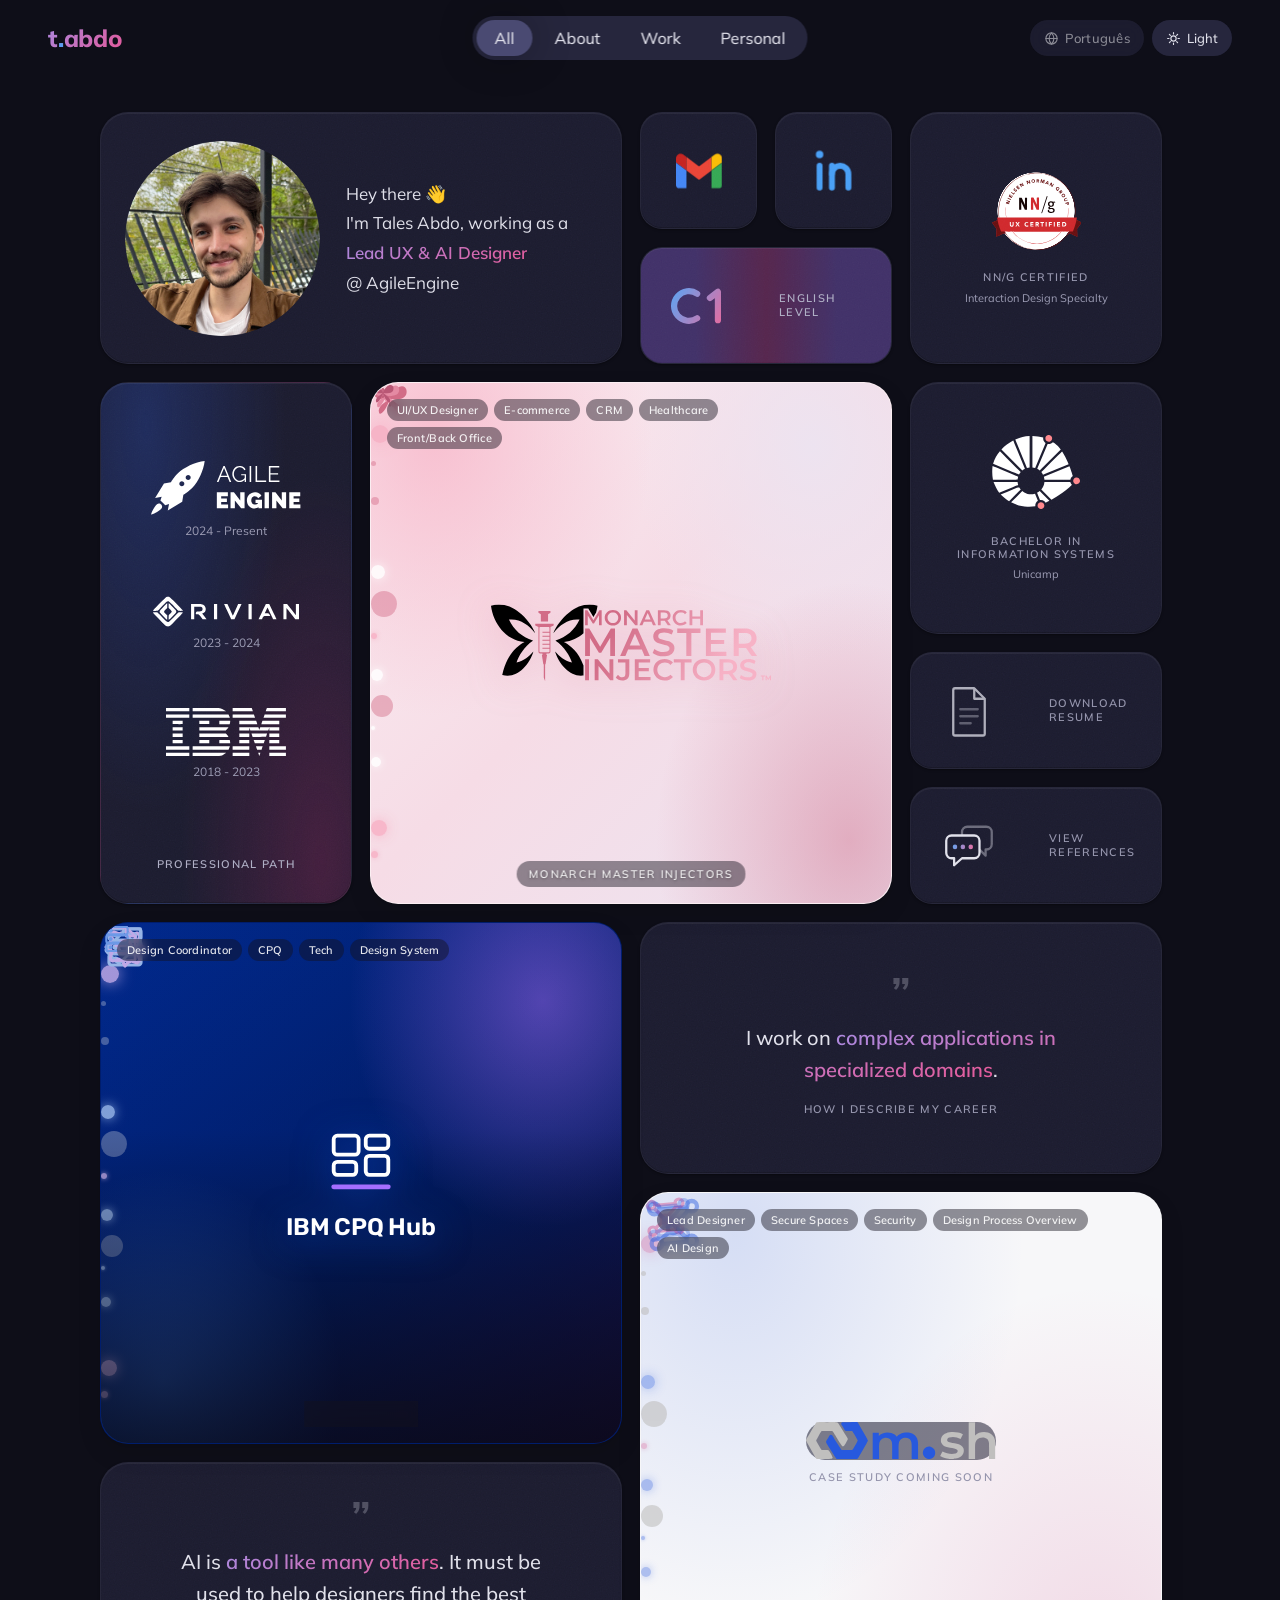
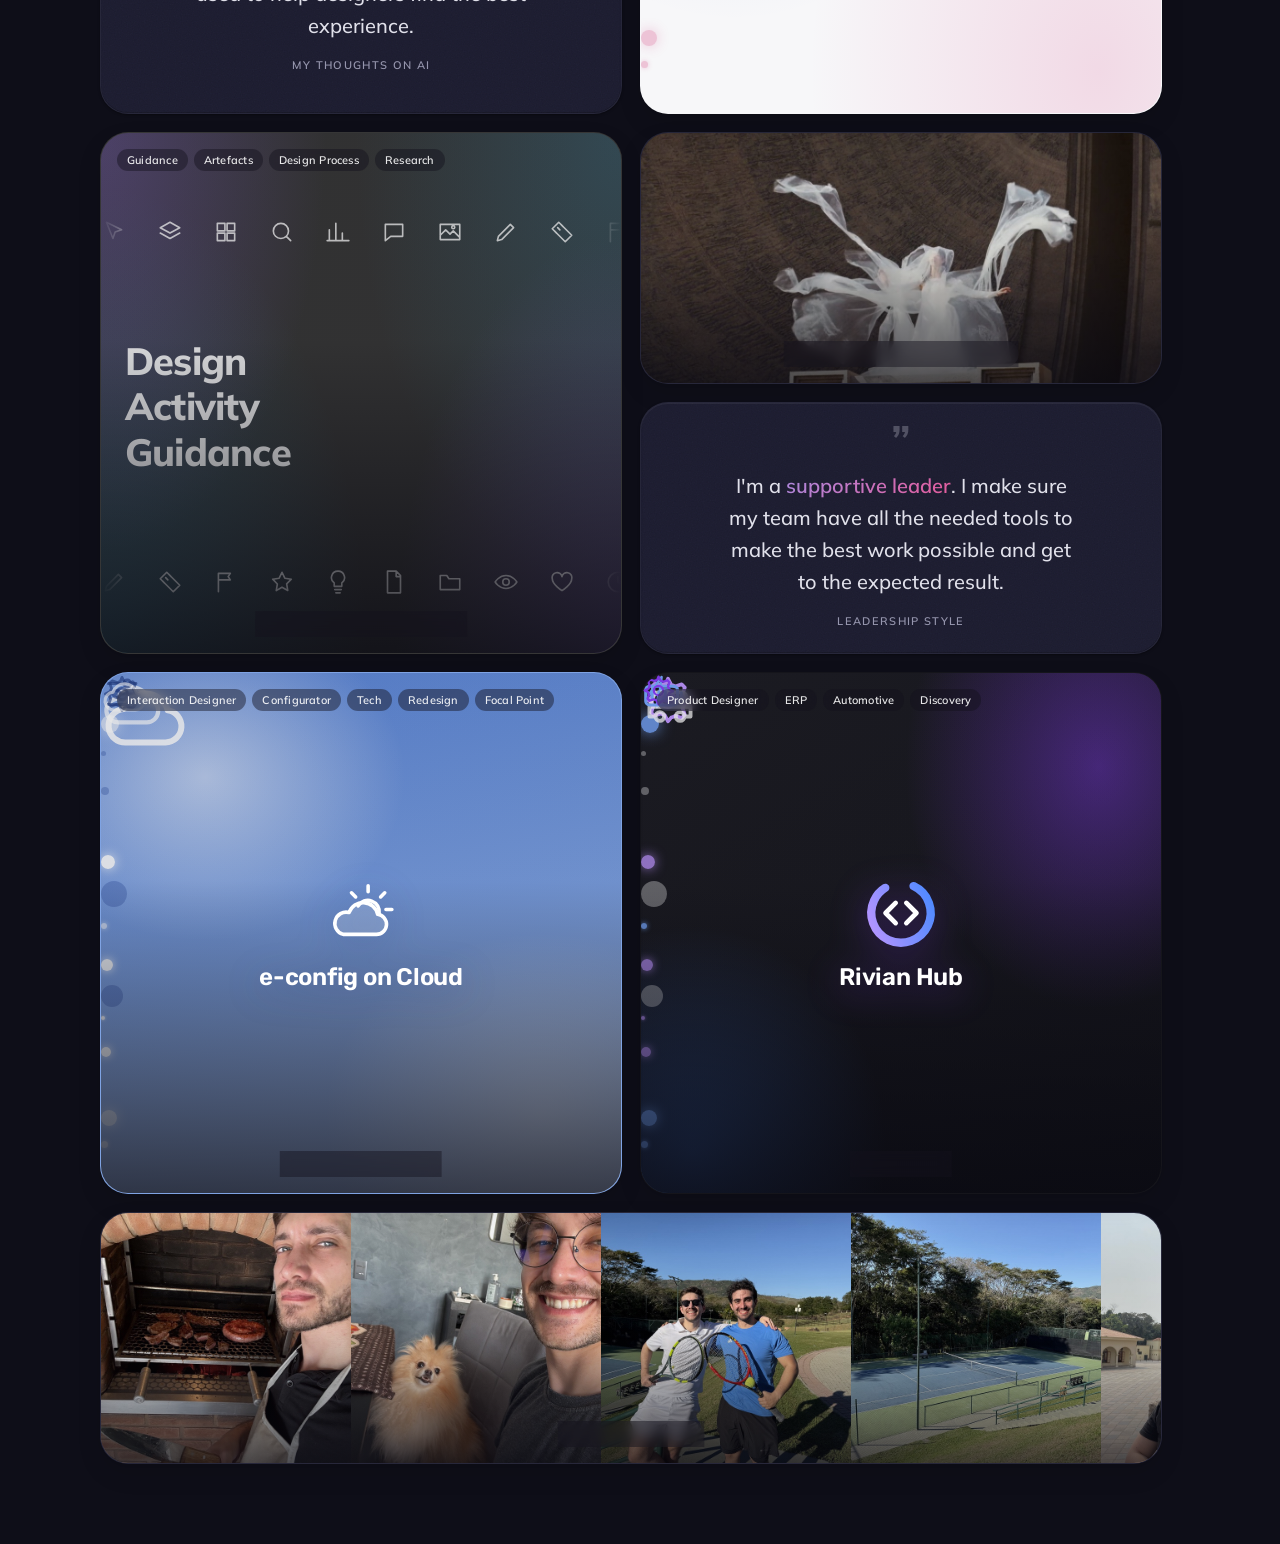
==== commit 14d5a076: "Redesign About and Professional Path, add live interface switchers - About: profile hero, AI workflo" ====
--- a/index.html
+++ b/index.html
@@ -78,7 +78,7 @@
     <div class="grid" id="grid">
 
       <!-- About -->
-      <article class="bento-card" data-card="about" data-expand="tall" data-expand-maxw="768" data-tooltip="" data-i18n-attr="data-tooltip:cards.about.tooltip">
+      <article class="bento-card" data-card="about" data-expand="tall" data-expand-maxw="920" data-tooltip="" data-i18n-attr="data-tooltip:cards.about.tooltip">
         <div class="about-card-inner">
           <img width="480" height="480" class="about-avatar" data-morph="about" src="assets/about/profile.png" alt="" data-i18n-attr="alt:cards.about.avatarAlt">
           <p class="about-bio" data-i18n-html="cards.about.bio"></p>
@@ -126,7 +126,7 @@
         </article>
 
         <!-- English level -->
-        <article class="bento-card english-card" data-card="english" data-expand="tall" data-expand-maxw="1056" data-tooltip="" data-i18n-attr="data-tooltip:cards.english.tooltip">
+        <article class="bento-card english-card" data-card="english" data-expand="tall" data-expand-fit data-expand-maxw="1056" data-tooltip="" data-i18n-attr="data-tooltip:cards.english.tooltip">
           <button class="action-icon" data-tooltip="" aria-label="" data-i18n-attr="data-tooltip:ui.expand;aria-label:cards.english.ariaLabel">
             <svg viewBox="0 0 24 24" fill="none" stroke="currentColor" stroke-width="2"><path d="M15 3h6v6M9 21H3v-6M21 3l-7 7M3 21l7-7"></path></svg>
           </button>
@@ -178,7 +178,7 @@
         </article>
 
         <!-- References -->
-        <article class="bento-card references-card" data-card="references" data-tooltip="" data-i18n-attr="data-tooltip:cards.references.tooltip">
+        <article class="bento-card references-card" data-card="references" data-expand-fit data-tooltip="" data-i18n-attr="data-tooltip:cards.references.tooltip">
           <button class="action-icon" data-tooltip="" aria-label="" data-i18n-attr="data-tooltip:ui.expand;aria-label:cards.references.ariaLabel">
             <svg viewBox="0 0 24 24" fill="none" stroke="currentColor" stroke-width="2"><path d="M15 3h6v6M9 21H3v-6M21 3l-7 7M3 21l7-7"></path></svg>
           </button>
@@ -204,8 +204,8 @@
         </article>
       </div>
 
-      <!-- Work Experience -->
-      <article class="bento-card path-card" data-card="path" data-expand="full" data-expand-inset="26" data-tooltip="" data-i18n-attr="data-tooltip:cards.path.tooltip">
+      <!-- Professional Path -->
+      <article class="bento-card path-card" data-card="path" data-expand="full" data-expand-inset="32" data-expand-edge="12" data-tooltip="" data-i18n-attr="data-tooltip:cards.path.tooltip">
         <ol class="path-card-inner" aria-label="" data-i18n-attr="aria-label:cards.path.listAriaLabel">
           <li class="path-stop">
             <span class="career-logo" data-logo="ae"></span>
@@ -251,7 +251,7 @@
       </article>
 
       <!-- NN/g certification -->
-      <article class="bento-card nng-card" data-card="nng" data-expand="tall" data-expand-maxw="1056" data-tooltip="" data-i18n-attr="data-tooltip:cards.nng.tooltip">
+      <article class="bento-card nng-card" data-card="nng" data-expand="tall" data-expand-fit data-expand-maxw="1056" data-tooltip="" data-i18n-attr="data-tooltip:cards.nng.tooltip">
         <button class="action-icon" data-tooltip="" aria-label="" data-i18n-attr="data-tooltip:ui.expand;aria-label:cards.nng.ariaLabel">
           <svg viewBox="0 0 24 24" fill="none" stroke="currentColor" stroke-width="2"><path d="M15 3h6v6M9 21H3v-6M21 3l-7 7M3 21l7-7"></path></svg>
         </button>
@@ -265,7 +265,7 @@
       </article>
 
       <!-- Bachelor's degree -->
-      <article class="bento-card bachelor-card" data-card="bachelor" data-expand="tall" data-expand-maxw="1056" data-tooltip="" data-i18n-attr="data-tooltip:cards.bachelor.tooltip">
+      <article class="bento-card bachelor-card" data-card="bachelor" data-expand="tall" data-expand-fit data-expand-maxw="1056" data-tooltip="" data-i18n-attr="data-tooltip:cards.bachelor.tooltip">
         <button class="action-icon" data-tooltip="" aria-label="" data-i18n-attr="data-tooltip:ui.expand;aria-label:cards.bachelor.ariaLabel">
           <svg viewBox="0 0 24 24" fill="none" stroke="currentColor" stroke-width="2"><path d="M15 3h6v6M9 21H3v-6M21 3l-7 7M3 21l7-7"></path></svg>
         </button>
@@ -285,17 +285,17 @@
         </button>
         <span class="quote-mark" aria-hidden="true">”</span>
         <p class="quote-text" data-morph="aiquote" data-i18n-html="cards.aiquote.text"></p>
-        <span class="quote-label" data-i18n="cards.aiquote.label"></span>
+        <span class="quote-label" data-morph="aiquote-label" data-i18n="cards.aiquote.label"></span>
       </article>
 
       <!-- Quote: career -->
-      <article class="bento-card quote-card" data-card="careerquote" data-expand-theme="quote" data-expand-maxw="760" data-expand-maxh="520" data-tooltip="" data-i18n-attr="data-tooltip:modals.quote.tooltip">
+      <article class="bento-card quote-card" data-card="careerquote" data-expand-theme="quote" data-expand-maxw="760" data-expand-maxh="780" data-tooltip="" data-i18n-attr="data-tooltip:modals.quote.tooltip">
         <button class="action-icon" data-tooltip="" aria-label="" data-i18n-attr="data-tooltip:modals.quote.tooltip;aria-label:cards.careerquote.ariaLabel">
           <svg viewBox="0 0 24 24" fill="none" stroke="currentColor" stroke-width="2"><path d="M15 3h6v6M9 21H3v-6M21 3l-7 7M3 21l7-7"></path></svg>
         </button>
         <span class="quote-mark" aria-hidden="true">”</span>
         <p class="quote-text" data-morph="careerquote" data-i18n-html="cards.careerquote.text"></p>
-        <span class="quote-label" data-i18n="cards.careerquote.label"></span>
+        <span class="quote-label" data-morph="careerquote-label" data-i18n="cards.careerquote.label"></span>
       </article>
 
       <!-- Quote: leadership -->
@@ -305,7 +305,7 @@
         </button>
         <span class="quote-mark" aria-hidden="true">”</span>
         <p class="quote-text" data-morph="leadquote" data-i18n-html="cards.leadquote.text"></p>
-        <span class="quote-label" data-i18n="cards.leadquote.label"></span>
+        <span class="quote-label" data-morph="leadquote-label" data-i18n="cards.leadquote.label"></span>
       </article>
 
       <!-- Case study: Mesh (content to come) -->
@@ -333,6 +333,13 @@
           <span class="card-logo mesh-cover-logo" data-logo="mesh" data-logo-variant="light" role="img" aria-label="" data-i18n-attr="aria-label:cards.mesh.coverTitle"></span>
           <span class="mesh-cover-note" data-i18n="cards.mesh.soon"></span>
         </div>
+        <div class="card-tags">
+          <span class="card-tag" data-i18n="cards.mesh.tag1"></span>
+          <span class="card-tag" data-i18n="cards.mesh.tag2"></span>
+          <span class="card-tag" data-i18n="cards.mesh.tag3"></span>
+          <span class="card-tag" data-i18n="cards.mesh.tag4"></span>
+          <span class="card-tag" data-i18n="cards.mesh.tag5"></span>
+        </div>
         <button class="action-icon" data-tooltip="" aria-label="" data-i18n-attr="data-tooltip:cards.mesh.tooltip;aria-label:cards.mesh.ariaLabel">
           <svg viewBox="0 0 24 24" fill="none" stroke="currentColor" stroke-width="2"><path d="M15 3h6v6M9 21H3v-6M21 3l-7 7M3 21l7-7"></path></svg>
         </button>
@@ -351,6 +358,7 @@
           <span class="card-tag" data-i18n="cards.edu.tag1"></span>
           <span class="card-tag" data-i18n="cards.edu.tag2"></span>
           <span class="card-tag" data-i18n="cards.edu.tag3"></span>
+          <span class="card-tag" data-i18n="cards.edu.tag4"></span>
         </div>
         <button class="action-icon" data-tooltip="" aria-label="" data-i18n-attr="data-tooltip:cards.edu.tooltip;aria-label:cards.edu.ariaLabel">
           <svg viewBox="0 0 24 24" fill="none" stroke="currentColor" stroke-width="2"><path d="M15 3h6v6M9 21H3v-6M21 3l-7 7M3 21l7-7"></path></svg>
@@ -358,7 +366,7 @@
         <span class="card-label" data-i18n="cards.edu.label"></span>
       </article>
 
-      <!-- Case study: Raven Hub -->
+      <!-- Case study: Rivian Hub -->
       <article class="bento-card project-card hub-card" data-card="hub" data-expand="full" data-expand-inset="32" data-expand-edge="12" data-tooltip="" data-i18n-attr="data-tooltip:cards.hub.tooltip">
         <div class="live-cover" aria-hidden="true">
           <div class="live-dots">
@@ -458,6 +466,7 @@
           <span class="card-tag" data-i18n="cards.mmi.tag2"></span>
           <span class="card-tag" data-i18n="cards.mmi.tag3"></span>
           <span class="card-tag" data-i18n="cards.mmi.tag4"></span>
+          <span class="card-tag" data-i18n="cards.mmi.tag5"></span>
         </div>
         <button class="action-icon" data-tooltip="" aria-label="" data-i18n-attr="data-tooltip:cards.mmi.tooltip;aria-label:cards.mmi.ariaLabel">
           <svg viewBox="0 0 24 24" fill="none" stroke="currentColor" stroke-width="2"><path d="M15 3h6v6M9 21H3v-6M21 3l-7 7M3 21l7-7"></path></svg>
@@ -510,13 +519,96 @@
 
   <!-- Expand templates: content only, expand.js builds the animated overlay chrome -->
   <template id="tpl-about">
-    <img width="480" height="480" class="expand-avatar" data-morph="about" src="assets/about/profile.png" alt="" data-i18n-attr="alt:modals.about.avatarAlt">
-    <div class="expand-body">
-      <p data-i18n-html="modals.about.text1"></p>
-      <p data-i18n-html="modals.about.text2"></p>
-      <p data-i18n-html="modals.about.text3"></p>
-      <p data-i18n-html="modals.about.text4"></p>
-      <p data-i18n-html="modals.about.text5"></p>
+    <div class="about" data-reveal>
+    <header class="about-hero">
+      <img width="480" height="480" class="expand-avatar" data-morph="about" src="assets/about/profile.png" alt="" data-i18n-attr="alt:modals.about.avatarAlt">
+      <div class="about-hero-text">
+        <h2 class="about-name" data-i18n="modals.about.name"></h2>
+        <p class="about-role" data-i18n-html="modals.about.role"></p>
+        <p class="about-location" data-i18n="modals.about.location"></p>
+      </div>
+    </header>
+    <p class="about-intro" data-i18n-html="modals.about.intro"></p>
+
+
+    <section class="about-section about-ai">
+      <h3 class="about-section-title" data-i18n="modals.about.aiTitle"></h3>
+      <p class="about-ai-text" data-i18n="modals.about.aiText"></p>
+      <ol class="about-steps">
+          <li class="about-step">
+            <span class="about-step-icon"><svg viewBox="0 0 24 24" fill="none" stroke="currentColor" stroke-width="1.8" stroke-linecap="round" stroke-linejoin="round" aria-hidden="true"><circle cx="11" cy="11" r="6.5"/><path d="M16 16l4.5 4.5"/></svg></span>
+            <h4 data-i18n="modals.about.aiStep1Title"></h4>
+            <p data-i18n="modals.about.aiStep1Text"></p>
+          </li>
+          <li class="about-step">
+            <span class="about-step-icon"><svg viewBox="0 0 24 24" fill="none" stroke="currentColor" stroke-width="1.8" stroke-linecap="round" stroke-linejoin="round" aria-hidden="true"><path d="M7 3.5h7l4 4V20a.5.5 0 01-.5.5h-10.5A.5.5 0 016.5 20V4a.5.5 0 01.5-.5z"/><path d="M9.5 11h5M9.5 14.5h5M9.5 18h3"/></svg></span>
+            <h4 data-i18n="modals.about.aiStep2Title"></h4>
+            <p data-i18n="modals.about.aiStep2Text"></p>
+          </li>
+          <li class="about-step">
+            <span class="about-step-icon"><svg viewBox="0 0 24 24" fill="none" stroke="currentColor" stroke-width="1.8" stroke-linecap="round" stroke-linejoin="round" aria-hidden="true"><rect x="3.5" y="4.5" width="17" height="15" rx="2"/><path d="M3.5 9h17M9 9v10.5"/></svg></span>
+            <h4 data-i18n="modals.about.aiStep3Title"></h4>
+            <p data-i18n="modals.about.aiStep3Text"></p>
+          </li>
+          <li class="about-step">
+            <span class="about-step-icon"><svg viewBox="0 0 24 24" fill="none" stroke="currentColor" stroke-width="1.8" stroke-linecap="round" stroke-linejoin="round" aria-hidden="true"><path d="M5 4.5l13 7.5-13 7.5z"/></svg></span>
+            <h4 data-i18n="modals.about.aiStep4Title"></h4>
+            <p data-i18n="modals.about.aiStep4Text"></p>
+          </li>
+      </ol>
+    </section>
+
+    <section class="about-section">
+      <h3 class="about-section-title" data-i18n="modals.about.nowTitle"></h3>
+      <div class="about-cards">
+        <article class="about-card">
+          <span class="about-logo" data-logo="ae"></span>
+          <p class="about-card-role" data-i18n="modals.about.aeRole"></p>
+          <p data-i18n="modals.about.aeText"></p>
+          <div class="about-links">
+            <button class="about-link" type="button" data-open-card="path" data-open-focus="agileengine"><span data-i18n="modals.about.roleDetails"></span><svg viewBox="0 0 24 24" fill="none" stroke="currentColor" stroke-width="2" stroke-linecap="round" stroke-linejoin="round" aria-hidden="true"><path d="M5 12h14M13 6l6 6-6 6"/></svg></button>
+          </div>
+        </article>
+        <article class="about-card">
+          <span class="about-logo about-logo--mesh" data-logo="mesh"></span>
+          <p class="about-card-role" data-i18n="modals.about.meshRole"></p>
+          <p data-i18n="modals.about.meshText"></p>
+          <div class="about-links">
+            <button class="about-link" type="button" data-open-card="mesh"><span data-i18n="modals.about.meshCase"></span><svg viewBox="0 0 24 24" fill="none" stroke="currentColor" stroke-width="2" stroke-linecap="round" stroke-linejoin="round" aria-hidden="true"><path d="M5 12h14M13 6l6 6-6 6"/></svg></button>
+            <a class="about-link" href="https://m.sh" target="_blank" rel="noopener noreferrer"><span data-i18n="modals.about.meshVisit"></span><svg viewBox="0 0 24 24" fill="none" stroke="currentColor" stroke-width="2" stroke-linecap="round" stroke-linejoin="round" aria-hidden="true"><path d="M14 4h6v6M20 4l-9 9M18 14v5a1 1 0 01-1 1H5a1 1 0 01-1-1V7a1 1 0 011-1h5"/></svg></a>
+          </div>
+        </article>
+      </div>
+    </section>
+
+    <section class="about-section">
+      <h3 class="about-section-title" data-i18n="modals.about.pastTitle"></h3>
+      <div class="about-cards">
+        <article class="about-card">
+          <span class="about-logo about-logo--ibm" data-logo="ibm"></span>
+          <p data-i18n="modals.about.ibmText"></p>
+          <div class="about-links">
+            <button class="about-link" type="button" data-open-card="path" data-open-focus="ibm-coordinator"><span data-i18n="modals.about.roleDetails"></span><svg viewBox="0 0 24 24" fill="none" stroke="currentColor" stroke-width="2" stroke-linecap="round" stroke-linejoin="round" aria-hidden="true"><path d="M5 12h14M13 6l6 6-6 6"/></svg></button>
+          </div>
+        </article>
+        <article class="about-card">
+          <span class="about-logo about-logo--rivian" data-logo="rivian"></span>
+          <p data-i18n="modals.about.rivianText"></p>
+          <div class="about-links">
+            <button class="about-link" type="button" data-open-card="path" data-open-focus="rivian"><span data-i18n="modals.about.roleDetails"></span><svg viewBox="0 0 24 24" fill="none" stroke="currentColor" stroke-width="2" stroke-linecap="round" stroke-linejoin="round" aria-hidden="true"><path d="M5 12h14M13 6l6 6-6 6"/></svg></button>
+          </div>
+        </article>
+      </div>
+    </section>
+
+    <section class="about-contact">
+      <h3 class="about-section-title" data-i18n="modals.about.contactTitle"></h3>
+      <div class="about-mirrors bento-stack bento-stack--docs">
+        <div data-mirror-card="gmail"></div>
+        <div data-mirror-card="linkedin"></div>
+        <div data-mirror-card="resume"></div>
+      </div>
+    </section>
     </div>
   </template>
 
@@ -540,135 +632,173 @@
   </template>
 
   <template id="tpl-path">
-    <div class="career-page">
+    <div class="career-page" data-reveal>
     <h2 class="expand-title" data-i18n="modals.path.title"></h2>
     <p class="hobby-intro" data-i18n="modals.path.intro"></p>
     <div class="career">
       <span class="career-line" aria-hidden="true"></span>
-      <article class="career-row">
+      <article class="career-row" data-focus-id="agileengine">
         <div class="career-meta">
           <p class="career-role" data-i18n="modals.path.row1.role"></p>
-          <p data-i18n="modals.path.row1.location"></p>
           <p data-i18n="modals.path.row1.dates"></p>
         </div>
         <span class="career-dot" aria-hidden="true"></span>
         <div class="career-card">
-          <a class="career-company" href="https://agileengine.com/" target="_blank" rel="noopener noreferrer" aria-label="" data-i18n-attr="aria-label:modals.path.row1.ariaLabel">
-            <img width="256" height="96" class="career-logo career-logo--light" src="assets/path/aelight.png" alt="" loading="lazy"><img width="256" height="96" class="career-logo career-logo--dark" src="assets/path/aedark.png" alt="" loading="lazy">
-          </a>
-          <div class="career-tags"><span data-i18n="modals.path.row1.tag1"></span><span data-i18n="modals.path.row1.tag2"></span><span data-i18n="modals.path.row1.tag3"></span><span data-i18n="modals.path.row1.tag4"></span><span data-i18n="modals.path.row1.tag5"></span><span data-i18n="modals.path.row1.tag6"></span><span data-i18n="modals.path.row1.tag7"></span><span data-i18n="modals.path.row1.tag8"></span></div>
-          <div class="career-desc">
-            <p data-i18n="modals.path.row1.desc1"></p>
-            <p data-i18n="modals.path.row1.desc2"></p>
+          <div class="career-main">
+            <div class="career-card-head">
+              <a class="career-company" href="https://agileengine.com/" target="_blank" rel="noopener noreferrer" aria-label="" data-i18n-attr="aria-label:modals.path.row1.ariaLabel">
+                <img width="256" height="96" class="career-logo career-logo--light" src="assets/path/aelight.png" alt="" loading="lazy"><img width="256" height="96" class="career-logo career-logo--dark" src="assets/path/aedark.png" alt="" loading="lazy">
+              </a>
+              <p class="career-location" data-i18n="modals.path.row1.location"></p>
+            </div>
+            <div class="career-tags"><span data-i18n="modals.mmi.head.tag2"></span><span data-i18n="modals.mmi.head.tag3"></span><span data-i18n="modals.mmi.head.tag4"></span><span data-i18n="modals.mmi.head.tag5"></span><span data-i18n="modals.mesh.head.tag2"></span><span data-i18n="modals.mesh.head.tag3"></span><span data-i18n="modals.mesh.head.tag4"></span><span data-i18n="modals.mesh.head.tag5"></span></div>
+            <div class="career-desc">
+              <p data-i18n="modals.path.row1.desc1"></p>
+              <p data-i18n="modals.path.row1.desc2"></p>
+            </div>
           </div>
           <div class="career-projects">
-            <button class="career-project" type="button" data-open-card="mmi" data-tooltip="" data-i18n-attr="data-tooltip:modals.path.row1.projectTooltip">
-              <img width="1440" height="1733" src="assets/projects/mmi/fo-hero-home.jpg" alt="" loading="lazy">
-              <span data-i18n="modals.path.row1.projectLabel"></span>
+            <button class="career-project" type="button" data-open-card="mmi" data-tooltip="" data-i18n-attr="data-tooltip:cards.mmi.tooltip">
+              <span class="visually-hidden" data-i18n="cards.mmi.label"></span>
             </button>
-          </div>
-        </div>
+            <button class="career-project" type="button" data-open-card="mesh" data-tooltip="" data-i18n-attr="data-tooltip:cards.mesh.tooltip">
+              <span class="visually-hidden" data-i18n="cards.mesh.label"></span>
+            </button>
+          </div>
+        </div>
+        <div class="career-tags career-tags--legacy"><span class="career-tag--legacy" data-i18n="modals.path.row1.tag1"></span><span class="career-tag--legacy" data-i18n="modals.path.row1.tag2"></span><span class="career-tag--legacy" data-i18n="modals.path.row1.tag3"></span><span class="career-tag--legacy" data-i18n="modals.path.row1.tag4"></span><span class="career-tag--legacy" data-i18n="modals.path.row1.tag5"></span><span class="career-tag--legacy" data-i18n="modals.path.row1.tag6"></span><span class="career-tag--legacy" data-i18n="modals.path.row1.tag7"></span><span class="career-tag--legacy" data-i18n="modals.path.row1.tag8"></span></div>
       </article>
-      <article class="career-row">
+      <article class="career-row" data-focus-id="rivian">
         <div class="career-meta">
           <p class="career-role" data-i18n="modals.path.row2.role"></p>
-          <p data-i18n="modals.path.row2.location"></p>
           <p data-i18n="modals.path.row2.dates"></p>
         </div>
         <span class="career-dot" aria-hidden="true"></span>
         <div class="career-card">
-          <a class="career-company" href="https://www.rivian.com/" target="_blank" rel="noopener noreferrer" aria-label="" data-i18n-attr="aria-label:modals.path.row2.ariaLabel">
-            <img width="966" height="202" class="career-logo career-logo--rivian career-logo--light" src="assets/path/rivian.svg" alt="" loading="lazy"><img width="966" height="202" class="career-logo career-logo--rivian career-logo--dark" src="assets/path/rivian-dark.svg" alt="" loading="lazy">
-          </a>
-          <div class="career-tags"><span data-i18n="modals.path.row2.tag1"></span><span data-i18n="modals.path.row2.tag2"></span><span data-i18n="modals.path.row2.tag3"></span><span data-i18n="modals.path.row2.tag4"></span><span data-i18n="modals.path.row2.tag5"></span><span data-i18n="modals.path.row2.tag6"></span></div>
-          <div class="career-desc">
-            <p data-i18n="modals.path.row2.desc1"></p>
-            <p data-i18n="modals.path.row2.desc2"></p>
+          <div class="career-main">
+            <div class="career-card-head">
+              <a class="career-company" href="https://www.rivian.com/" target="_blank" rel="noopener noreferrer" aria-label="" data-i18n-attr="aria-label:modals.path.row2.ariaLabel">
+                <img width="966" height="202" class="career-logo career-logo--rivian career-logo--light" src="assets/path/rivian.svg" alt="" loading="lazy"><img width="966" height="202" class="career-logo career-logo--rivian career-logo--dark" src="assets/path/rivian-dark.svg" alt="" loading="lazy">
+              </a>
+              <p class="career-location" data-i18n="modals.path.row2.location"></p>
+            </div>
+            <div class="career-tags"><span data-i18n="modals.hub.head.tag2"></span><span data-i18n="modals.hub.head.tag3"></span><span data-i18n="modals.hub.head.tag4"></span></div>
+            <div class="career-desc">
+              <p data-i18n="modals.path.row2.desc1"></p>
+              <p data-i18n="modals.path.row2.desc2"></p>
+            </div>
           </div>
           <div class="career-projects">
-            <button class="career-project" type="button" data-open-card="hub" data-tooltip="" data-i18n-attr="data-tooltip:modals.path.row2.projectTooltip">
-              <img width="1600" height="1115" src="assets/projects/hub/cover.jpg" alt="" loading="lazy">
-              <span data-i18n="modals.path.row2.projectLabel"></span>
+            <button class="career-project" type="button" data-open-card="hub" data-tooltip="" data-i18n-attr="data-tooltip:cards.hub.tooltip">
+              <span class="visually-hidden" data-i18n="cards.hub.label"></span>
             </button>
           </div>
         </div>
+        <div class="career-tags career-tags--legacy"><span class="career-tag--legacy" data-i18n="modals.path.row2.tag1"></span><span class="career-tag--legacy" data-i18n="modals.path.row2.tag2"></span><span class="career-tag--legacy" data-i18n="modals.path.row2.tag3"></span><span class="career-tag--legacy" data-i18n="modals.path.row2.tag4"></span><span class="career-tag--legacy" data-i18n="modals.path.row2.tag5"></span><span class="career-tag--legacy" data-i18n="modals.path.row2.tag6"></span></div>
       </article>
-      <article class="career-row">
+      <article class="career-row" data-focus-id="ibm-coordinator">
         <div class="career-meta">
           <p class="career-role" data-i18n="modals.path.row3.role"></p>
-          <p data-i18n="modals.path.row3.location"></p>
           <p data-i18n="modals.path.row3.dates"></p>
         </div>
         <span class="career-dot" aria-hidden="true"></span>
         <div class="career-card">
-          <a class="career-company" href="https://www.ibm.com/" target="_blank" rel="noopener noreferrer" aria-label="" data-i18n-attr="aria-label:modals.path.row3.ariaLabel">
-            <img width="239" height="96" class="career-logo career-logo--ibm career-logo--light" src="assets/path/ibmlight.png" alt="" loading="lazy"><img width="239" height="96" class="career-logo career-logo--ibm career-logo--dark" src="assets/path/ibmdark.png" alt="" loading="lazy">
-          </a>
-          <div class="career-tags"><span data-i18n="modals.path.row3.tag1"></span><span data-i18n="modals.path.row3.tag2"></span><span data-i18n="modals.path.row3.tag3"></span><span data-i18n="modals.path.row3.tag4"></span><span data-i18n="modals.path.row3.tag5"></span><span data-i18n="modals.path.row3.tag6"></span><span data-i18n="modals.path.row3.tag7"></span><span data-i18n="modals.path.row3.tag8"></span></div>
-          <div class="career-desc">
-            <p data-i18n="modals.path.row3.desc1"></p>
-            <p data-i18n="modals.path.row3.desc2"></p>
+          <div class="career-main">
+            <div class="career-card-head">
+              <a class="career-company" href="https://www.ibm.com/" target="_blank" rel="noopener noreferrer" aria-label="" data-i18n-attr="aria-label:modals.path.row3.ariaLabel">
+                <img width="239" height="96" class="career-logo career-logo--ibm career-logo--light" src="assets/path/ibmlight.png" alt="" loading="lazy"><img width="239" height="96" class="career-logo career-logo--ibm career-logo--dark" src="assets/path/ibmdark.png" alt="" loading="lazy">
+              </a>
+              <p class="career-location" data-i18n="modals.path.row3.location"></p>
+            </div>
+            <div class="career-tags"><span data-i18n="modals.cpq.head.tag2"></span><span data-i18n="modals.cpq.head.tag3"></span><span data-i18n="modals.cpq.head.tag4"></span><span data-i18n="modals.econfig.head.tag2"></span><span data-i18n="modals.econfig.head.tag4"></span><span data-i18n="modals.econfig.head.tag5"></span></div>
+            <div class="career-desc">
+              <p data-i18n="modals.path.row3.desc1"></p>
+              <p data-i18n="modals.path.row3.desc2"></p>
+            </div>
           </div>
           <div class="career-projects">
-            <button class="career-project" type="button" data-open-card="cpq" data-tooltip="" data-i18n-attr="data-tooltip:modals.path.row3.projectTooltip">
-              <img width="1920" height="1080" src="assets/projects/cpq/hero-homepage.jpg" alt="" loading="lazy">
-              <span data-i18n="modals.path.row3.projectLabel"></span>
+            <button class="career-project" type="button" data-open-card="cpq" data-tooltip="" data-i18n-attr="data-tooltip:cards.cpq.tooltip">
+              <span class="visually-hidden" data-i18n="cards.cpq.label"></span>
             </button>
-          </div>
-        </div>
+            <button class="career-project" type="button" data-open-card="econfig" data-tooltip="" data-i18n-attr="data-tooltip:cards.econfig.tooltip">
+              <span class="visually-hidden" data-i18n="cards.econfig.label"></span>
+            </button>
+          </div>
+        </div>
+        <div class="career-tags career-tags--legacy"><span class="career-tag--legacy" data-i18n="modals.path.row3.tag1"></span><span class="career-tag--legacy" data-i18n="modals.path.row3.tag2"></span><span class="career-tag--legacy" data-i18n="modals.path.row3.tag3"></span><span class="career-tag--legacy" data-i18n="modals.path.row3.tag4"></span><span class="career-tag--legacy" data-i18n="modals.path.row3.tag5"></span><span class="career-tag--legacy" data-i18n="modals.path.row3.tag6"></span><span class="career-tag--legacy" data-i18n="modals.path.row3.tag7"></span><span class="career-tag--legacy" data-i18n="modals.path.row3.tag8"></span></div>
       </article>
       <article class="career-row">
         <div class="career-meta">
           <p class="career-role" data-i18n="modals.path.row4.role"></p>
-          <p data-i18n="modals.path.row4.location"></p>
           <p data-i18n="modals.path.row4.dates"></p>
         </div>
         <span class="career-dot" aria-hidden="true"></span>
         <div class="career-card">
-          <a class="career-company" href="https://www.ibm.com/" target="_blank" rel="noopener noreferrer" aria-label="" data-i18n-attr="aria-label:modals.path.row4.ariaLabel">
-            <img width="239" height="96" class="career-logo career-logo--ibm career-logo--light" src="assets/path/ibmlight.png" alt="" loading="lazy"><img width="239" height="96" class="career-logo career-logo--ibm career-logo--dark" src="assets/path/ibmdark.png" alt="" loading="lazy">
-          </a>
-          <div class="career-tags"><span data-i18n="modals.path.row4.tag1"></span><span data-i18n="modals.path.row4.tag2"></span><span data-i18n="modals.path.row4.tag3"></span><span data-i18n="modals.path.row4.tag4"></span><span data-i18n="modals.path.row4.tag5"></span><span data-i18n="modals.path.row4.tag6"></span><span data-i18n="modals.path.row4.tag7"></span><span data-i18n="modals.path.row4.tag8"></span></div>
-          <div class="career-desc">
-            <p data-i18n="modals.path.row4.desc1"></p>
-            <p data-i18n="modals.path.row4.desc2"></p>
-          </div>
-        </div>
+          <div class="career-main">
+            <div class="career-card-head">
+              <a class="career-company" href="https://www.ibm.com/" target="_blank" rel="noopener noreferrer" aria-label="" data-i18n-attr="aria-label:modals.path.row4.ariaLabel">
+                <img width="239" height="96" class="career-logo career-logo--ibm career-logo--light" src="assets/path/ibmlight.png" alt="" loading="lazy"><img width="239" height="96" class="career-logo career-logo--ibm career-logo--dark" src="assets/path/ibmdark.png" alt="" loading="lazy">
+              </a>
+              <p class="career-location" data-i18n="modals.path.row4.location"></p>
+            </div>
+            <div class="career-tags"><span data-i18n="modals.edu.head.tag1"></span><span data-i18n="modals.edu.head.tag2"></span><span data-i18n="modals.edu.head.tag3"></span><span data-i18n="modals.edu.head.tag4"></span></div>
+            <div class="career-desc">
+              <p data-i18n="modals.path.row4.desc1"></p>
+              <p data-i18n="modals.path.row4.desc2"></p>
+            </div>
+          </div>
+          <div class="career-projects">
+            <button class="career-project" type="button" data-open-card="edu" data-tooltip="" data-i18n-attr="data-tooltip:cards.edu.tooltip">
+              <span class="visually-hidden" data-i18n="cards.edu.label"></span>
+            </button>
+          </div>
+        </div>
+        <div class="career-tags career-tags--legacy"><span class="career-tag--legacy" data-i18n="modals.path.row4.tag1"></span><span class="career-tag--legacy" data-i18n="modals.path.row4.tag2"></span><span class="career-tag--legacy" data-i18n="modals.path.row4.tag3"></span><span class="career-tag--legacy" data-i18n="modals.path.row4.tag4"></span><span class="career-tag--legacy" data-i18n="modals.path.row4.tag5"></span><span class="career-tag--legacy" data-i18n="modals.path.row4.tag6"></span><span class="career-tag--legacy" data-i18n="modals.path.row4.tag7"></span><span class="career-tag--legacy" data-i18n="modals.path.row4.tag8"></span></div>
       </article>
       <article class="career-row">
         <div class="career-meta">
           <p class="career-role" data-i18n="modals.path.row5.role"></p>
-          <p data-i18n="modals.path.row5.location"></p>
           <p data-i18n="modals.path.row5.dates"></p>
         </div>
         <span class="career-dot" aria-hidden="true"></span>
         <div class="career-card">
-          <a class="career-company" href="https://www.ibm.com/" target="_blank" rel="noopener noreferrer" aria-label="" data-i18n-attr="aria-label:modals.path.row5.ariaLabel">
-            <img width="239" height="96" class="career-logo career-logo--ibm career-logo--light" src="assets/path/ibmlight.png" alt="" loading="lazy"><img width="239" height="96" class="career-logo career-logo--ibm career-logo--dark" src="assets/path/ibmdark.png" alt="" loading="lazy">
-          </a>
-          <div class="career-tags"><span data-i18n="modals.path.row5.tag1"></span><span data-i18n="modals.path.row5.tag2"></span><span data-i18n="modals.path.row5.tag3"></span><span data-i18n="modals.path.row5.tag4"></span></div>
-          <div class="career-desc">
-            <p data-i18n="modals.path.row5.desc1"></p>
-            <p data-i18n="modals.path.row5.desc2"></p>
-          </div>
-        </div>
+          <div class="career-main">
+            <div class="career-card-head">
+              <a class="career-company" href="https://www.ibm.com/" target="_blank" rel="noopener noreferrer" aria-label="" data-i18n-attr="aria-label:modals.path.row5.ariaLabel">
+                <img width="239" height="96" class="career-logo career-logo--ibm career-logo--light" src="assets/path/ibmlight.png" alt="" loading="lazy"><img width="239" height="96" class="career-logo career-logo--ibm career-logo--dark" src="assets/path/ibmdark.png" alt="" loading="lazy">
+              </a>
+              <p class="career-location" data-i18n="modals.path.row5.location"></p>
+            </div>
+          
+            <div class="career-desc">
+              <p data-i18n="modals.path.row5.desc1"></p>
+              <p data-i18n="modals.path.row5.desc2"></p>
+            </div>
+          </div>
+        </div>
+        <div class="career-tags career-tags--legacy"><span class="career-tag--legacy" data-i18n="modals.path.row5.tag1"></span><span class="career-tag--legacy" data-i18n="modals.path.row5.tag2"></span><span class="career-tag--legacy" data-i18n="modals.path.row5.tag3"></span><span class="career-tag--legacy" data-i18n="modals.path.row5.tag4"></span></div>
       </article>
       <article class="career-row">
         <div class="career-meta">
           <p class="career-role" data-i18n="modals.path.row6.role"></p>
-          <p data-i18n="modals.path.row6.location"></p>
           <p data-i18n="modals.path.row6.dates"></p>
         </div>
         <span class="career-dot" aria-hidden="true"></span>
         <div class="career-card">
-          <a class="career-company" href="https://www.unicamp.br/" target="_blank" rel="noopener noreferrer" aria-label="" data-i18n-attr="aria-label:modals.path.row6.ariaLabel">
-            <img width="320" height="339" class="career-logo career-logo--mono" src="assets/path/unicamp.png" alt="" loading="lazy">
-          </a>
-          <div class="career-tags"><span data-i18n="modals.path.row6.tag1"></span><span data-i18n="modals.path.row6.tag2"></span><span data-i18n="modals.path.row6.tag3"></span><span data-i18n="modals.path.row6.tag4"></span></div>
-          <div class="career-desc">
-            <p data-i18n="modals.path.row6.desc1"></p>
-          </div>
-        </div>
+          <div class="career-main">
+            <div class="career-card-head">
+              <a class="career-company" href="https://www.unicamp.br/" target="_blank" rel="noopener noreferrer" aria-label="" data-i18n-attr="aria-label:modals.path.row6.ariaLabel">
+                <img width="320" height="339" class="career-logo career-logo--mono" src="assets/path/unicamp.png" alt="" loading="lazy">
+              </a>
+              <p class="career-location" data-i18n="modals.path.row6.location"></p>
+            </div>
+          
+            <div class="career-desc">
+              <p data-i18n="modals.path.row6.desc1"></p>
+            </div>
+          </div>
+        </div>
+        <div class="career-tags career-tags--legacy"><span class="career-tag--legacy" data-i18n="modals.path.row6.tag1"></span><span class="career-tag--legacy" data-i18n="modals.path.row6.tag2"></span><span class="career-tag--legacy" data-i18n="modals.path.row6.tag3"></span><span class="career-tag--legacy" data-i18n="modals.path.row6.tag4"></span></div>
       </article>
     </div>
     </div>
@@ -683,7 +813,7 @@
         <p data-i18n="modals.aiquote.description2"></p>
         <p data-i18n="modals.aiquote.description3"></p>
       </div>
-      <span class="quote-label" data-i18n="cards.aiquote.label"></span>
+      <span class="quote-label" data-morph="aiquote-label" data-i18n="cards.aiquote.label"></span>
     </article>
   </template>
 
@@ -693,8 +823,10 @@
       <p class="quote-modal-text" data-morph="careerquote" data-i18n-html="cards.careerquote.text"></p>
       <div class="quote-modal-description">
         <p data-i18n="modals.careerquote.description1"></p>
-      </div>
-      <span class="quote-label" data-i18n="cards.careerquote.label"></span>
+        <p data-i18n="modals.careerquote.description2"></p>
+        <p data-i18n="modals.careerquote.description3"></p>
+      </div>
+      <span class="quote-label" data-morph="careerquote-label" data-i18n="cards.careerquote.label"></span>
     </article>
   </template>
 
@@ -707,7 +839,7 @@
         <p data-i18n="modals.leadquote.description2"></p>
         <p data-i18n="modals.leadquote.description3"></p>
       </div>
-      <span class="quote-label" data-i18n="cards.leadquote.label"></span>
+      <span class="quote-label" data-morph="leadquote-label" data-i18n="cards.leadquote.label"></span>
     </article>
   </template>
 
@@ -715,7 +847,7 @@
     <article class="cs-deck">
       <header class="cs-head">
         <div class="cs-tags">
-          <div class="cs-logo" data-logo="mesh" role="img" aria-label="" data-i18n-attr="aria-label:cards.mesh.label"></div>
+          <span data-i18n="modals.mesh.head.tag1"></span><span data-i18n="modals.mesh.head.tag2"></span><span data-i18n="modals.mesh.head.tag3"></span><span data-i18n="modals.mesh.head.tag4"></span><span data-i18n="modals.mesh.head.tag5"></span><div class="cs-logo" data-logo="mesh" role="img" aria-label="" data-i18n-attr="aria-label:cards.mesh.label"></div>
         </div>
         <h1 class="cs-title" data-i18n="modals.mesh.head.title"></h1>
         <p class="cs-lede" data-i18n="modals.mesh.head.lede"></p>
@@ -727,7 +859,7 @@
     <article class="cs-deck edu-case">
       <header class="cs-head">
         <div class="cs-tags">
-          <span data-i18n="modals.edu.head.tag1"></span><span data-i18n="modals.edu.head.tag2"></span><span data-i18n="modals.edu.head.tag3"></span>
+          <span data-i18n="modals.edu.head.tag1"></span><span data-i18n="modals.edu.head.tag2"></span><span data-i18n="modals.edu.head.tag3"></span><span data-i18n="modals.edu.head.tag4"></span>
         </div>
         <h1 class="cs-title" data-i18n="modals.edu.head.title"></h1>
         <p class="cs-lede" data-i18n-html="modals.edu.head.lede"></p>
@@ -756,7 +888,7 @@
   </template>
 
   <template id="tpl-hub">
-    <article class="cs-deck">
+    <article class="cs">
       <header class="cs-head">
         <div class="cs-tags">
           <span data-i18n="modals.hub.head.tag1"></span><span data-i18n="modals.hub.head.tag2"></span><span data-i18n="modals.hub.head.tag3"></span><span data-i18n="modals.hub.head.tag4"></span><div class="cs-logo" data-logo="rivian" role="img" aria-label="" data-i18n-attr="aria-label:cards.hub.logoLabel"></div>
@@ -765,15 +897,78 @@
         <p class="cs-lede" data-i18n="modals.hub.head.lede"></p>
       </header>
 
-      <img width="1600" height="1206" src="assets/projects/hub/1.jpg" alt="" loading="lazy" data-i18n-attr="alt:modals.hub.img1Alt">
-      <img width="1600" height="3663" src="assets/projects/hub/2.jpg" alt="" loading="lazy" data-i18n-attr="alt:modals.hub.img2Alt">
-      <img width="1600" height="2714" src="assets/projects/hub/3.jpg" alt="" loading="lazy" data-i18n-attr="alt:modals.hub.img3Alt">
-      <img width="1600" height="6455" src="assets/projects/hub/4.jpg" alt="" loading="lazy" data-i18n-attr="alt:modals.hub.img4Alt">
+      <figure class="cs-figure cs-figure--hero">
+        <img width="2000" height="1265" src="assets/projects/hub/hero.jpg" alt="" data-i18n-attr="alt:modals.hub.head.heroAlt">
+      </figure>
+
+      <div class="cs-stack">
+        <div class="cs-stack-part">
+          <img width="1600" height="1206" src="assets/projects/hub/1.jpg" alt="" loading="lazy" data-i18n-attr="alt:modals.hub.img1Alt">
+          <h2 class="cs-section-title cs-anchor" style="top:6.0%" data-i18n="modals.hub.section1"></h2>
+        </div>
+        <div class="cs-stack-part">
+          <img width="1600" height="3663" src="assets/projects/hub/2.jpg" alt="" loading="lazy" data-i18n-attr="alt:modals.hub.img2Alt">
+          <h2 class="cs-section-title cs-anchor" style="top:3.0%" data-i18n="modals.hub.section2"></h2>
+          <h2 class="cs-section-title cs-anchor" style="top:50.0%" data-i18n="modals.hub.section3"></h2>
+        </div>
+        <div class="cs-stack-part">
+          <img width="1600" height="2714" src="assets/projects/hub/3.jpg" alt="" loading="lazy" data-i18n-attr="alt:modals.hub.img3Alt">
+          <h2 class="cs-section-title cs-anchor" style="top:4.2%" data-i18n="modals.hub.section4"></h2>
+          <h2 class="cs-section-title cs-anchor" style="top:52.0%" data-i18n="modals.hub.section5"></h2>
+        </div>
+        <div class="cs-stack-part">
+          <img width="1600" height="6455" src="assets/projects/hub/4.jpg" alt="" loading="lazy" data-i18n-attr="alt:modals.hub.img4Alt">
+          <h2 class="cs-section-title cs-anchor" style="top:0.2%" data-i18n="modals.hub.section6"></h2>
+        </div>
+      </div>
+      <section class="cs-section cs-section--live">
+        <h2 class="cs-section-title" data-i18n="modals.hub.prototype.title"></h2>
+        <p class="cs-text" data-i18n="modals.hub.prototype.text"></p>
+        <div class="case-switch" data-switch-pinned role="tablist" aria-label="" data-i18n-attr="aria-label:modals.hub.prototype.switchLabel">
+          <span class="case-switch-indicator" aria-hidden="true"></span>
+          <button class="case-tab active" type="button" role="tab" aria-selected="true" data-case="onboarding" data-i18n="modals.hub.prototype.onboarding"></button>
+          <button class="case-tab" type="button" role="tab" aria-selected="false" data-case="home" data-i18n="modals.hub.prototype.home"></button>
+          <button class="case-tab" type="button" role="tab" aria-selected="false" data-case="insights" data-i18n="modals.hub.prototype.insights"></button>
+          <button class="case-tab" type="button" role="tab" aria-selected="false" data-case="access" data-i18n="modals.hub.prototype.access"></button>
+          <button class="case-tab" type="button" role="tab" aria-selected="false" data-case="details" data-i18n="modals.hub.prototype.details"></button>
+          <button class="case-tab" type="button" role="tab" aria-selected="false" data-case="production" data-i18n="modals.hub.prototype.production"></button>
+        </div>
+        <div class="case-panel" data-case-panel="onboarding">
+          <figure class="cs-live" data-figma="">
+            <img width="1260" height="713" src="assets/projects/hub/screens/onboarding.jpg" alt="" loading="lazy" data-i18n-attr="alt:modals.hub.prototype.onboardingAlt">
+          </figure>
+        </div>
+        <div class="case-panel" data-case-panel="home">
+          <figure class="cs-live" data-figma="">
+            <img width="1260" height="703" src="assets/projects/hub/screens/home.jpg" alt="" loading="lazy" data-i18n-attr="alt:modals.hub.prototype.homeAlt">
+          </figure>
+        </div>
+        <div class="case-panel" data-case-panel="insights">
+          <figure class="cs-live" data-figma="">
+            <img width="1260" height="703" src="assets/projects/hub/screens/insights.jpg" alt="" loading="lazy" data-i18n-attr="alt:modals.hub.prototype.insightsAlt">
+          </figure>
+        </div>
+        <div class="case-panel" data-case-panel="access">
+          <figure class="cs-live" data-figma="">
+            <img width="1260" height="717" src="assets/projects/hub/screens/access.jpg" alt="" loading="lazy" data-i18n-attr="alt:modals.hub.prototype.accessAlt">
+          </figure>
+        </div>
+        <div class="case-panel" data-case-panel="details">
+          <figure class="cs-live" data-figma="">
+            <img width="1260" height="717" src="assets/projects/hub/screens/details.jpg" alt="" loading="lazy" data-i18n-attr="alt:modals.hub.prototype.detailsAlt">
+          </figure>
+        </div>
+        <div class="case-panel" data-case-panel="production">
+          <figure class="cs-live" data-figma="">
+            <img width="1260" height="720" src="assets/projects/hub/screens/production.jpg" alt="" loading="lazy" data-i18n-attr="alt:modals.hub.prototype.productionAlt">
+          </figure>
+        </div>
+      </section>
     </article>
   </template>
 
   <template id="tpl-econfig">
-    <article class="cs-deck">
+    <article class="cs">
       <header class="cs-head">
         <div class="cs-tags">
           <span data-i18n="modals.econfig.head.tag1"></span><span data-i18n="modals.econfig.head.tag2"></span><span data-i18n="modals.econfig.head.tag3"></span><span data-i18n="modals.econfig.head.tag4"></span><span data-i18n="modals.econfig.head.tag5"></span><div class="cs-logo" data-logo="ibm" role="img" aria-label="" data-i18n-attr="aria-label:cards.econfig.logoLabel"></div>
@@ -782,21 +977,80 @@
         <p class="cs-lede" data-i18n-html="modals.econfig.head.lede"></p>
       </header>
 
-      <img width="1600" height="989" src="assets/projects/econfig/1.jpg" alt="" loading="lazy" data-i18n-attr="alt:modals.econfig.img1Alt">
-      <img width="1600" height="3413" src="assets/projects/econfig/2.jpg" alt="" loading="lazy" data-i18n-attr="alt:modals.econfig.img2Alt">
-      <img width="1600" height="1195" src="assets/projects/econfig/3.jpg" alt="" loading="lazy" data-i18n-attr="alt:modals.econfig.img3Alt">
-      <img width="1600" height="1538" src="assets/projects/econfig/4.jpg" alt="" loading="lazy" data-i18n-attr="alt:modals.econfig.img4Alt">
-      <img width="1600" height="943" src="assets/projects/econfig/5.jpg" alt="" loading="lazy" data-i18n-attr="alt:modals.econfig.img5Alt">
-      <img width="1600" height="2339" src="assets/projects/econfig/6.jpg" alt="" loading="lazy" data-i18n-attr="alt:modals.econfig.img6Alt">
-      <img width="1600" height="6242" src="assets/projects/econfig/7.jpg" alt="" loading="lazy" data-i18n-attr="alt:modals.econfig.img7Alt">
+      <div class="cs-stack">
+        <div class="cs-stack-part">
+          <img width="1600" height="3413" src="assets/projects/econfig/2.jpg" alt="" loading="lazy" data-i18n-attr="alt:modals.econfig.img2Alt">
+          <h2 class="cs-section-title cs-anchor" style="top:4.3%" data-i18n="modals.econfig.section1"></h2>
+          <h2 class="cs-section-title cs-anchor" style="top:38.2%" data-i18n="modals.econfig.section2"></h2>
+          <h2 class="cs-section-title cs-anchor" style="top:55.5%" data-i18n="modals.econfig.section3"></h2>
+          <h2 class="cs-section-title cs-anchor" style="top:79.7%" data-i18n="modals.econfig.section4"></h2>
+        </div>
+        <div class="cs-stack-part">
+          <img width="1600" height="1195" src="assets/projects/econfig/3.jpg" alt="" loading="lazy" data-i18n-attr="alt:modals.econfig.img3Alt">
+          <h2 class="cs-section-title cs-anchor" style="top:8.4%" data-i18n="modals.econfig.section5"></h2>
+        </div>
+        <div class="cs-stack-part">
+          <img width="1600" height="1538" src="assets/projects/econfig/4.jpg" alt="" loading="lazy" data-i18n-attr="alt:modals.econfig.img4Alt">
+          <h2 class="cs-section-title cs-anchor" style="top:5.8%" data-i18n="modals.econfig.section6"></h2>
+        </div>
+        <div class="cs-stack-part">
+          <img width="1600" height="943" src="assets/projects/econfig/5.jpg" alt="" loading="lazy" data-i18n-attr="alt:modals.econfig.img5Alt">
+          <h2 class="cs-section-title cs-anchor" style="top:10.8%" data-i18n="modals.econfig.section7"></h2>
+        </div>
+        <div class="cs-stack-part">
+          <img width="1600" height="2339" src="assets/projects/econfig/6.jpg" alt="" loading="lazy" data-i18n-attr="alt:modals.econfig.img6Alt">
+          <h2 class="cs-section-title cs-anchor" style="top:4.2%" data-i18n="modals.econfig.section8"></h2>
+        </div>
+        <div class="cs-stack-part">
+          <img width="1600" height="6242" src="assets/projects/econfig/7.jpg" alt="" loading="lazy" data-i18n-attr="alt:modals.econfig.img7Alt">
+          <h2 class="cs-section-title cs-anchor" style="top:1.2%" data-i18n="modals.econfig.section9"></h2>
+        </div>
+      </div>
+      <section class="cs-section cs-section--live">
+        <h2 class="cs-section-title" data-i18n="modals.econfig.prototype.title"></h2>
+        <p class="cs-text" data-i18n="modals.econfig.prototype.text"></p>
+        <div class="case-switch" data-switch-pinned role="tablist" aria-label="" data-i18n-attr="aria-label:modals.econfig.prototype.switchLabel">
+          <span class="case-switch-indicator" aria-hidden="true"></span>
+          <button class="case-tab active" type="button" role="tab" aria-selected="true" data-case="configurations" data-i18n="modals.econfig.prototype.configurations"></button>
+          <button class="case-tab" type="button" role="tab" aria-selected="false" data-case="export" data-i18n="modals.econfig.prototype.export"></button>
+          <button class="case-tab" type="button" role="tab" aria-selected="false" data-case="configure" data-i18n="modals.econfig.prototype.configure"></button>
+          <button class="case-tab" type="button" role="tab" aria-selected="false" data-case="compare" data-i18n="modals.econfig.prototype.compare"></button>
+          <button class="case-tab" type="button" role="tab" aria-selected="false" data-case="base" data-i18n="modals.econfig.prototype.base"></button>
+        </div>
+        <div class="case-panel" data-case-panel="configurations">
+          <figure class="cs-live" data-figma="">
+            <img width="1600" height="1104" src="assets/projects/econfig/screens/configurations.jpg" alt="" loading="lazy" data-i18n-attr="alt:modals.econfig.prototype.configurationsAlt">
+          </figure>
+        </div>
+        <div class="case-panel" data-case-panel="export">
+          <figure class="cs-live" data-figma="">
+            <img width="1600" height="1100" src="assets/projects/econfig/screens/export.jpg" alt="" loading="lazy" data-i18n-attr="alt:modals.econfig.prototype.exportAlt">
+          </figure>
+        </div>
+        <div class="case-panel" data-case-panel="configure">
+          <figure class="cs-live" data-figma="">
+            <img width="1600" height="1104" src="assets/projects/econfig/screens/configure.jpg" alt="" loading="lazy" data-i18n-attr="alt:modals.econfig.prototype.configureAlt">
+          </figure>
+        </div>
+        <div class="case-panel" data-case-panel="compare">
+          <figure class="cs-live" data-figma="">
+            <img width="1600" height="1100" src="assets/projects/econfig/screens/compare.jpg" alt="" loading="lazy" data-i18n-attr="alt:modals.econfig.prototype.compareAlt">
+          </figure>
+        </div>
+        <div class="case-panel" data-case-panel="base">
+          <figure class="cs-live" data-figma="">
+            <img width="1600" height="1114" src="assets/projects/econfig/screens/base.jpg" alt="" loading="lazy" data-i18n-attr="alt:modals.econfig.prototype.baseAlt">
+          </figure>
+        </div>
+      </section>
     </article>
   </template>
 
   <template id="tpl-mmi">
-    <article class="cs">
+    <article class="cs" data-reveal>
       <header class="cs-head">
         <div class="cs-tags">
-          <span data-i18n="modals.mmi.head.tag1"></span><span data-i18n="modals.mmi.head.tag2"></span><span data-i18n="modals.mmi.head.tag3"></span><span data-i18n="modals.mmi.head.tag4"></span><div class="cs-logo" data-logo="mmi" role="img" aria-label="" data-i18n-attr="aria-label:cards.mmi.label"></div>
+          <span data-i18n="modals.mmi.head.tag1"></span><span data-i18n="modals.mmi.head.tag2"></span><span data-i18n="modals.mmi.head.tag3"></span><span data-i18n="modals.mmi.head.tag4"></span><span data-i18n="modals.mmi.head.tag5"></span><div class="cs-logo" data-logo="mmi" role="img" aria-label="" data-i18n-attr="aria-label:cards.mmi.label"></div>
         </div>
         <h1 class="cs-title" data-i18n="modals.mmi.head.title"></h1>
         <p class="cs-lede" data-i18n="modals.mmi.head.lede"></p>
@@ -1227,7 +1481,7 @@
     <article class="cs">
       <header class="cs-head">
         <div class="cs-tags">
-          <span data-i18n="modals.cpq.head.tag1"></span><span data-i18n="modals.cpq.head.tag2"></span><span data-i18n="modals.cpq.head.tag3"></span><span data-i18n="modals.cpq.head.tag4"></span><span data-i18n="modals.cpq.head.tag5"></span><div class="cs-logo" data-logo="ibm" role="img" aria-label="" data-i18n-attr="aria-label:cards.cpq.logoLabel"></div>
+          <span data-i18n="modals.cpq.head.tag1"></span><span data-i18n="modals.cpq.head.tag2"></span><span data-i18n="modals.cpq.head.tag3"></span><span data-i18n="modals.cpq.head.tag4"></span><div class="cs-logo" data-logo="ibm" role="img" aria-label="" data-i18n-attr="aria-label:cards.cpq.logoLabel"></div>
         </div>
         <h1 class="cs-title" data-i18n="modals.cpq.head.title"></h1>
         <p class="cs-lede" data-i18n="modals.cpq.head.lede"></p>
@@ -1573,6 +1827,44 @@
 </div></div>
       </section>
 
+      <section class="cs-section cs-section--live">
+        <h2 class="cs-section-title" data-i18n="modals.cpq.prototype.title"></h2>
+        <p class="cs-text" data-i18n="modals.cpq.prototype.text"></p>
+        <div class="case-switch" data-switch-pinned role="tablist" aria-label="" data-i18n-attr="aria-label:modals.cpq.prototype.switchLabel">
+          <span class="case-switch-indicator" aria-hidden="true"></span>
+          <button class="case-tab active" type="button" role="tab" aria-selected="true" data-case="homepage" data-i18n="modals.cpq.prototype.homepage"></button>
+          <button class="case-tab" type="button" role="tab" aria-selected="false" data-case="folderCreation" data-i18n="modals.cpq.prototype.folderCreation"></button>
+          <button class="case-tab" type="button" role="tab" aria-selected="false" data-case="folderDetails" data-i18n="modals.cpq.prototype.folderDetails"></button>
+          <button class="case-tab" type="button" role="tab" aria-selected="false" data-case="objectCreation" data-i18n="modals.cpq.prototype.objectCreation"></button>
+          <button class="case-tab" type="button" role="tab" aria-selected="false" data-case="help" data-i18n="modals.cpq.prototype.help"></button>
+        </div>
+        <div class="case-panel" data-case-panel="homepage">
+          <figure class="cs-live" data-figma="">
+            <img width="1106" height="721" src="assets/projects/cpq/deck/ui-homepage.jpg" alt="" loading="lazy" data-i18n-attr="alt:modals.cpq.prototype.homepageAlt">
+          </figure>
+        </div>
+        <div class="case-panel" data-case-panel="folderCreation">
+          <figure class="cs-live" data-figma="">
+            <img width="1106" height="721" src="assets/projects/cpq/deck/ui-folder-creation.jpg" alt="" loading="lazy" data-i18n-attr="alt:modals.cpq.prototype.folderCreationAlt">
+          </figure>
+        </div>
+        <div class="case-panel" data-case-panel="folderDetails">
+          <figure class="cs-live" data-figma="">
+            <img width="1106" height="721" src="assets/projects/cpq/deck/ui-folder-details.jpg" alt="" loading="lazy" data-i18n-attr="alt:modals.cpq.prototype.folderDetailsAlt">
+          </figure>
+        </div>
+        <div class="case-panel" data-case-panel="objectCreation">
+          <figure class="cs-live" data-figma="">
+            <img width="1106" height="721" src="assets/projects/cpq/deck/ui-object-creation.jpg" alt="" loading="lazy" data-i18n-attr="alt:modals.cpq.prototype.objectCreationAlt">
+          </figure>
+        </div>
+        <div class="case-panel" data-case-panel="help">
+          <figure class="cs-live" data-figma="">
+            <img width="1106" height="721" src="assets/projects/cpq/deck/ui-help.jpg" alt="" loading="lazy" data-i18n-attr="alt:modals.cpq.prototype.helpAlt">
+          </figure>
+        </div>
+      </section>
+
       <section class="cs-section">
         <span class="cs-eyebrow" data-i18n="modals.cpq.myParticipation.eyebrow"></span>
         <h2 class="cs-section-title" data-i18n="modals.cpq.myParticipation.sectionTitle"></h2>
--- a/src/styles/tokens.css
+++ b/src/styles/tokens.css
@@ -130,9 +130,9 @@
   /* Behind artwork that brings its own light: the project covers and the
      interest cards. The same in both themes. */
   --color-surface-media: var(--color-indigo-850);
-  /* A card inside a panel: the panel is the card colour in light mode, so it
-     takes the page ground to stand apart */
-  --color-surface-in-panel: var(--color-bg-body);
+  /* A card inside a panel: the panel is near white in light mode, so the card
+     fades from white into a pale grey to stand apart */
+  --surface-in-panel: linear-gradient(to bottom, var(--color-neutral-0), color-mix(in srgb, var(--color-neutral-150) 28%, var(--color-neutral-0)));
   --color-surface-nav: var(--color-neutral-50);
   /* The section rail in a case study: a faint tint as the track, a white
      pill riding on it, like the filters at the top of the page. */
@@ -151,7 +151,7 @@
   --color-text-on-media: var(--alpha-white-90);
   --color-text-on-primary: var(--color-neutral-0);
   --color-text-muted: rgba(44, 44, 44, 0.3);
-  /* Over the tinted washes (English level, Work Experience) the subtle grey
+  /* Over the tinted washes (English level, Professional Path) the subtle grey
      drops to 4.3:1; this one holds 4.6:1 at the wash's strongest point. */
   --color-text-on-wash: #616161;
   /* The lightest grey that still clears 4.5:1 on a card, hovered or not:
@@ -203,7 +203,7 @@
 
   --color-surface-card: var(--color-indigo-800);
   --color-surface-card-hover: var(--color-indigo-750);
-  --color-surface-in-panel: var(--color-surface-card);
+  --surface-in-panel: var(--color-surface-card);
   /* Nav sits directly on the near-black ground, so both the bar and the
      selected pill are lifted well clear of it (1.7:1 against the bar) */
   --color-surface-nav: #4a4a72;
@@ -219,7 +219,7 @@
   --color-text-subtle: var(--color-indigo-300); /* 5.5:1+ on cards and page ground */
   --color-text-muted: rgba(224, 224, 234, 0.3);
   /* Lighter than the subtle grey so the washes can run stronger in dark mode:
-     5.4:1 at the English level's brightest point, 6.4:1 on Work Experience. */
+     5.4:1 at the English level's brightest point, 6.4:1 on Professional Path. */
   --color-text-on-wash: #b0b0c6;
   /* Dark has room to spare: 6.4:1 at rest, 6.1:1 hovered */
   --color-text-faint: #9c9cb4;
--- a/src/styles/base.css
+++ b/src/styles/base.css
@@ -137,7 +137,7 @@
 }
 
 /* Text links darken on hover */
-.bio-link--underline:is(a):hover,
+.about-link:hover,
 .ref-contact--link:hover { color: var(--color-link-hover); }
 
 .cursor-tooltip {
--- a/src/styles/cards.css
+++ b/src/styles/cards.css
@@ -83,6 +83,11 @@
 
 .bento-card--ghost { opacity: 0 !important; pointer-events: none; transition: none !important; }
 
+/* Kept at rest while a panel's photo or quote flies back into it */
+.bento-card--landing,
+.bento-card--landing:hover,
+.bento-card--landing:active { transform: none; }
+
 /* ── Action icon (top-right, appears on hover / always on touch) ── */
 .action-icon {
   position: absolute;
@@ -380,7 +385,7 @@
 @keyframes li-draw { to { stroke-dashoffset: 0; } }
 @keyframes li-pop-in { to { transform: scale(1); opacity: 1; } }
 
-/* ── Work Experience card: company logos with years, spread down the card ──
+/* ── Professional Path card: company logos with years, spread down the card ──
    The Mesh cover's wash, a step lighter: blue settling into one corner and
    magenta into the other. Lighter is also what keeps the years above 4.5:1 —
    at the Mesh card's own strength they sit at 4.8:1, here at 5.2:1. */
@@ -405,7 +410,8 @@
    and travels sideways instead. The band is twice the card and carries the
    same colour at both ends, so sliding it exactly one card width lands on an
    identical image and the loop has no seam. */
-.english-card::after {
+.english-card::after,
+.about-ai::after {
   content: '';
   position: absolute;
   top: 0;
@@ -418,7 +424,7 @@
   opacity: 0.11;
   pointer-events: none;
   z-index: 0;
-  /* A touch quicker than the Work Experience card, and weighted towards the
+  /* A touch quicker than the Professional Path card, and weighted towards the
      violet: the magenta passes through as a narrow sweep rather than owning
      half the band. */
   animation: wash-drift 14.4s linear infinite;
@@ -439,7 +445,8 @@
 
 /* A multiplied tint has nothing to darken on the dark card, so there the
    band lightens instead, and runs stronger. */
-[data-theme='dark'] .english-card::after {
+[data-theme='dark'] .english-card::after,
+[data-theme='dark'] .about-ai::after {
   mix-blend-mode: screen;
   opacity: 0.34;
 }
@@ -450,7 +457,8 @@
 }
 
 @media (prefers-reduced-motion: reduce) {
-  .english-card::after { animation: none; }
+  .english-card::after,
+  .about-ai::after { animation: none; }
 }
 
 .path-card-inner {
@@ -615,7 +623,7 @@
 .english-card { position: relative; overflow: hidden; border-color: var(--color-neutral-150); }
 [data-theme='dark'] .english-card { border-color: var(--color-border-card); }
 
-/* The wash it shares with the Work Experience card is defined with it. */
+/* The wash it shares with the Professional Path card is defined with it. */
 
 .english-inner {
   position: relative;
@@ -682,7 +690,7 @@
   padding: 24px 26px;
   border-radius: 20px;
   border: 1px solid var(--color-border-card);
-  background: var(--color-surface-in-panel);
+  background: var(--surface-in-panel);
 }
 
 .ref-photo {
@@ -787,19 +795,28 @@
   object-position: 0% 0%;
   opacity: 0;
   transition: opacity 0.6s ease;
-  animation: pics-pan 18s ease-in-out infinite alternate;
+  /* Restarted by pictures.js each time the picture comes in, so it always
+     sets off from its own edge; it outlasts the picture's turn, so it is
+     still moving while it fades out. */
+  animation: pics-pan 7s linear forwards;
 }
 
 .pics-img.is-active { opacity: 1; }
 
-/* The two layers travel in opposite directions, so as one picture hands over
-   to the next the movement turns back the way it came. Both keep moving while
-   hidden, so neither jumps when it fades. */
-.pics-img:nth-child(2) { animation-direction: alternate-reverse; }
+/* Pictures take turns setting off from the left and from the right, so as
+   one hands over to the next the movement turns back the way it came. */
+.pics-img[data-pan='rtl'] { object-position: 100% 0%; animation-name: pics-pan-rtl; }
+
+/* League of Legends: the art that matters is at the top */
+.pics-img[src$='league-of-legends.jpg'] { top: 0; }
 
 @keyframes pics-pan {
   from { object-position: 0% 0%; }
-  to   { object-position: 100% 0%; }
+  to   { object-position: 40% 0%; }
+}
+@keyframes pics-pan-rtl {
+  from { object-position: 100% 0%; }
+  to   { object-position: 60% 0%; }
 }
 
 /* Some of My Days: the photos drift rightwards without stopping. The list is
--- a/src/styles/panels.css
+++ b/src/styles/panels.css
@@ -98,41 +98,168 @@
 .expand-card--settled .expand-content { transition: opacity 0.3s ease 0.12s; opacity: 1; }
 .expand-card--closing .expand-content { opacity: 0 !important; transition: opacity 0.18s ease; }
 
-.expand-avatar {
-  width: 125px; height: 125px;
-  border-radius: 50%;
-  object-fit: cover;
-  margin: 0 auto 24px;
-}
-
 /* The close button sits in the top right corner, level with the title: the
    title keeps clear of it however long it runs */
 .expand-title { padding-right: 40px; font-size: var(--text-2xl); font-weight: var(--weight-extrabold); margin-bottom: 20px; }
 
-.expand-body p {
+/* ── About (expanded) ──
+   A profile read at a glance: who and where, three numbers, what I do now,
+   how I work with AI, where I come from, a few photos and a way to get in
+   touch. Each part is its own block, so it scans before it reads. */
+.about { display: flex; flex-direction: column; gap: 44px; }
+
+.about-hero { display: flex; align-items: center; gap: 24px; padding-right: 40px; }
+
+.expand-avatar {
+  flex: none;
+  width: 112px; height: 112px;
+  border-radius: 50%;
+  object-fit: cover;
+}
+
+.about-name {
+  font-size: var(--text-4xl);
+  font-weight: var(--weight-extrabold);
+  line-height: var(--leading-tight);
+  letter-spacing: var(--tracking-tight);
+}
+.about-role { margin-top: 6px; font-size: var(--text-xl); }
+.about-location { margin-top: 2px; font-size: var(--text-xl); color: var(--color-text-subtle); }
+
+.about-intro {
+  margin-top: -16px;
   font-size: var(--text-lg);
   line-height: var(--leading-loose);
-  margin-bottom: 16px;
-}
-
-.expand-body p:last-child { margin-bottom: 0; }
-
-
-.bio-link {
-  text-decoration: none;
+}
+
+/* Soft brand wash behind the blocks that should stand out */
+.about-ai {
+  background:
+    linear-gradient(135deg,
+      color-mix(in srgb, var(--color-brand-ink-start) 12%, transparent),
+      color-mix(in srgb, var(--color-brand-ink-end) 10%, transparent));
+  border: 1px solid var(--color-border-card);
+}
+
+.about-section-title {
+  margin-bottom: 18px;
+  font-size: var(--text-2xl);
+  font-weight: var(--weight-extrabold);
+  line-height: var(--leading-tight);
+  letter-spacing: var(--tracking-snug);
+}
+
+.about-cards { display: grid; grid-template-columns: 1fr 1fr; gap: 16px; }
+
+.about-card {
+  display: flex;
+  flex-direction: column;
+  gap: 10px;
+  padding: 24px;
+  border-radius: 20px;
+  border: 1px solid var(--color-border-card);
+  background: var(--surface-in-panel);
+  font-size: var(--text-base);
+  line-height: var(--leading-relaxed);
+}
+
+/* Every mark sits in the same 36px box, sized inside it, so the text under
+   each starts at the same height */
+.about-logo { display: flex; align-items: center; height: 36px; margin-bottom: 6px; }
+.about-logo svg { display: block; height: 100%; width: auto; }
+.about-logo--ibm svg { height: 28px; }
+.about-logo--rivian svg { height: 24px; }
+.about-logo--mesh svg { height: 26px; }
+/* The Mesh mark's lettering is white; it takes the text colour here */
+.about-logo--mesh [fill='white'] { fill: var(--color-text-primary); stroke: var(--color-text-primary); }
+
+.about-card-role {
+  font-size: var(--text-2xs);
   font-weight: var(--weight-semibold);
-  background-image: linear-gradient(currentColor, currentColor);
-  background-repeat: no-repeat;
-  background-position: left bottom;
-  background-size: 0% 1.5px;
-  padding-bottom: 2px;
-  transition: background-size 0.3s cubic-bezier(0.4, 0, 0.2, 1);
-}
-
-.bio-link:hover { background-size: 100% 1.5px; }
-
-/* Always-underlined variant for links named inside running text */
-.bio-link--underline { font-weight: inherit; color: var(--color-primary); text-decoration: underline; text-underline-offset: 3px; background: none; }
+  letter-spacing: var(--tracking-overline);
+  text-transform: uppercase;
+  color: var(--color-text-subtle);
+}
+
+.about-links { display: flex; flex-wrap: wrap; gap: 8px 18px; margin-top: auto; padding-top: 6px; }
+
+.about-link {
+  display: inline-flex;
+  align-items: center;
+  gap: 6px;
+  font-size: var(--text-sm);
+  font-weight: var(--weight-semibold);
+  color: var(--color-primary);
+}
+.about-link svg { width: 14px; height: 14px; transition: transform 0.2s ease; }
+.about-link:hover svg { transform: translateX(2px); }
+
+/* The English level card's drifting wash runs behind it (cards.css) */
+.about-ai { position: relative; isolation: isolate; overflow: hidden; padding: 28px; border-radius: 24px; }
+.about-ai::after { z-index: -1; }
+.about-ai-text { font-size: var(--text-md); line-height: var(--leading-loose); }
+
+.about-steps {
+  list-style: none;
+  display: grid;
+  grid-template-columns: repeat(4, 1fr);
+  gap: 12px;
+  margin-top: 20px;
+}
+
+.about-step {
+  display: flex;
+  flex-direction: column;
+  gap: 6px;
+  padding: 18px;
+  border-radius: 16px;
+  background: var(--color-surface-modal);
+  border: 1px solid var(--color-border-card);
+}
+
+.about-step-icon {
+  display: grid;
+  place-items: center;
+  width: 36px; height: 36px;
+  margin-bottom: 6px;
+  border-radius: 50%;
+  background: var(--gradient-brand);
+  color: var(--color-neutral-0);
+}
+.about-step-icon svg { width: 18px; height: 18px; }
+.about-step h4 { font-size: var(--text-md); font-weight: var(--weight-semibold); }
+.about-step p { font-size: var(--text-sm); line-height: var(--leading-normal); color: var(--color-text-subtle); }
+
+
+/* Blue, then the violet and magenta of the bold text */
+.about-contact {
+  padding: 28px;
+  border-radius: 24px;
+  border: 1px solid var(--color-border-card);
+  background:
+    linear-gradient(135deg,
+      color-mix(in srgb, var(--color-mark-start) 12%, transparent),
+      color-mix(in srgb, var(--color-brand-ink-start) 10%, transparent) 55%,
+      color-mix(in srgb, var(--color-brand-ink-end) 10%, transparent));
+}
+/* The grid's own contact cards, live (mirror.js), side by side at one size */
+.about-mirrors.bento-stack {
+  grid-template-columns: repeat(3, 1fr);
+  grid-template-rows: 1fr;
+  height: 132px;
+}
+.about-mirrors .bento-card { animation: none; }
+
+@media (max-width: 720px) {
+  .about { gap: 36px; }
+  .about-hero { flex-direction: column; text-align: center; padding-right: 0; }
+  .about-name { font-size: var(--text-3xl); }
+  .about-intro { margin-top: -12px; }
+  .about-cards { grid-template-columns: 1fr; }
+  .about-steps { grid-template-columns: 1fr 1fr; }
+  .about-mirrors.bento-stack { grid-template-columns: 1fr; grid-template-rows: repeat(3, 96px); height: auto; }
+  .about-ai, .about-contact { padding: 22px 18px; }
+}
 
 /* ── Certificate panels (NN/g, degree, English) ── */
 /* The panel fills the modal and the certificate shrinks to the height that's left,
@@ -291,15 +418,13 @@
   max-width: 30ch;
 }
 
-/* The longer thought under a quote. It reads as prose, so it keeps a left
-   edge even though the rest of the panel is centred. */
+/* The longer thought under a quote, centred like the rest of the panel */
 .quote-modal-description {
   max-width: 52ch;
   /* A little more room than the gap alone, so it reads as its own part */
   margin-top: 8px;
   font-size: var(--text-md);
   line-height: var(--leading-airy);
-  text-align: left;
   color: var(--color-text-primary);
 }
 
@@ -464,10 +589,8 @@
 .song-card__meta span { font-size: var(--text-xs); color: var(--color-text-subtle); }
 
 /* ── Pictures grid (expanded) ── */
-/* Extra breathing room around the photo grid (48px base + 50px) on wider screens */
-@media (min-width: 861px) {
-  .expand-inner:has(.pic-grid) { padding: var(--panel-top) 98px 98px; }
-}
+/* The grid stands a little further from its title than other panels' content */
+.expand-title + .pic-grid { margin-top: 16px; }
 
 .pic-grid {
   display: grid;
@@ -524,10 +647,10 @@
   .pic-card figcaption { bottom: 8px; font-size: var(--text-2xs); padding: 3px 8px; }
 }
 
-/* ── Work Experience (expanded): career timeline ──
+/* ── Professional Path (expanded): career timeline ──
    Card on the left, dot on a centre rail, role and dates on the right. */
-.career-page { max-width: 1180px; margin: 0 auto; padding: var(--panel-top) 48px 72px; }
-@media (max-width: 720px) { .career-page { padding: var(--panel-top) 20px 56px; } }
+.career-page { max-width: 1280px; margin: 0 auto; padding: var(--panel-top) 48px 96px; }
+@media (max-width: 720px) { .career-page { padding: var(--panel-top) 20px 80px; } }
 
 .career {
   position: relative;
@@ -537,11 +660,11 @@
   margin-top: 36px;
 }
 
-/* Sits on the 2rem dot column: 35fr + gap, measured against the row grid below */
+/* Sits on the 2rem dot column: 22fr + gap, measured against the row grid below */
 .career-line {
   position: absolute;
   top: 0; bottom: 0;
-  left: calc((100% - 6rem) * 0.35 + 3rem);
+  left: calc((100% - 6rem) * 0.22 + 3rem);
   width: 1px;
   transform: translateX(-50%);
   background: var(--color-border-card);
@@ -549,84 +672,118 @@
 
 .career-row {
   display: grid;
-  grid-template-columns: 35fr 2rem 65fr;
+  grid-template-columns: 22fr 2rem 78fr;
   align-items: center;
-  gap: 32px;
+  gap: 16px 32px;
+}
+
+/* The role a link elsewhere opened the panel at */
+.career-row.is-focused .career-card {
+  border-color: transparent;
+  box-shadow: 0 0 0 2px color-mix(in srgb, var(--color-brand-ink-start) 55%, transparent), 0 12px 40px var(--alpha-black-10);
 }
 
 .career-card {
   padding: 36px;
   border-radius: 24px;
   border: 1px solid var(--color-border-card);
-  background: var(--color-surface-card);
-}
-
-.career-company { display: inline-flex; align-items: center; }
+  background: var(--surface-in-panel);
+}
+
+/* The company mark on the left, where the role was worked from on the right */
+.career-card-head {
+  display: flex;
+  align-items: flex-start;
+  justify-content: space-between;
+  gap: 16px;
+}
+.career-location {
+  flex: none;
+  padding-top: 4px;
+  font-size: var(--text-sm);
+  color: var(--color-text-subtle);
+}
+
+.career-company { display: inline-flex; align-items: center; transition: opacity 0.2s ease; }
 
 .career-logo { width: 160px; height: auto; }
 .career-logo--dark { display: none; }
 [data-theme='dark'] .career-logo--light { display: none; }
 [data-theme='dark'] .career-logo--dark { display: block; }
 [data-theme='dark'] .career-logo--mono { filter: invert(1) hue-rotate(180deg); }
-.career-logo--mono { width: auto; height: 51px; }
+.career-logo--mono { width: auto; height: 72px; }
 .career-logo--ibm { width: 128px; }
 .career-logo--rivian { width: 208px; }
 
-.career-company { transition: opacity 0.2s ease; }
 .career-company:hover { opacity: 0.8; }
 
-.career-tags { display: flex; flex-wrap: wrap; gap: 12px; margin-top: 28px; }
-
-.career-tags span {
-  padding: 4px 10px;
-  border-radius: 100px;
-  border: 1px solid var(--color-border-card);
-  font-size: var(--text-xs);
-  color: var(--color-text-primary);
+.career-tags { display: flex; flex-wrap: wrap; gap: 8px; margin-top: 28px; }
+/* Preview: the role's older tags, under its card rather than in it */
+.career-tags--legacy { grid-column: 3; margin-top: 0; }
+
+/* Tags written for the role before its projects had theirs; kept apart to review */
+.career-tags .career-tag--legacy {
+  background: color-mix(in srgb, var(--color-magenta-600) 12%, transparent);
+  color: var(--color-magenta-600);
+}
+[data-theme='dark'] .career-tags .career-tag--legacy {
+  background: color-mix(in srgb, #ff7eb6 16%, transparent);
+  color: #ff7eb6;
 }
 
 .career-desc { display: flex; flex-direction: column; gap: 24px; margin-top: 32px; }
 
 .career-desc p {
-  font-size: var(--text-base);
+  font-size: calc(var(--text-lg) - 2px);
   line-height: var(--leading-relaxed);
   color: var(--color-text-subtle);
 }
 
-.career-projects { display: flex; gap: 16px; margin-top: 36px; }
-
+.career-projects { display: flex; flex-wrap: wrap; gap: 16px; margin-top: 36px; }
+
+/* The tile hovers like a card in the grid: it lifts, casts a shadow, and
+   shows its button. The cover inside is the card's own (career.js). */
 .career-project {
+  --tile: 180px;
+  --cover-scale: 0.6; /* --tile over the cover's 300px */
   position: relative;
-  width: 180px;
+  width: var(--tile);
   aspect-ratio: 1;
   border-radius: 14px;
-  overflow: hidden;
-  text-align: left;
-}
-
-.career-project img {
-  width: 100%; height: 100%;
-  object-fit: cover;
-  transition: transform 0.3s ease;
-}
-
-.career-project:hover img { transform: scale(1.03); }
-
-.career-project::after {
-  content: '';
+  box-shadow: 0 2px 4px var(--alpha-black-8), 0 10px 24px var(--alpha-black-10);
+  transition: box-shadow 0.3s ease, transform 0.15s ease;
+}
+
+.career-project:hover {
+  box-shadow: 0 12px 40px var(--color-shadow-card-hover), 0 4px 12px var(--color-shadow-card-hover-2);
+  transform: translateY(-3px);
+}
+
+.career-project:active { transform: scale(0.97); }
+
+/* Drawn at the card's size and scaled down, so it is the card in miniature */
+.career-project .career-cover {
   position: absolute;
-  inset: 0;
-  background: linear-gradient(to top, rgba(0, 0, 0, 0.6), rgba(0, 0, 0, 0.05) 60%, transparent);
-}
-
-.career-project span {
-  position: absolute;
-  left: 10px; bottom: 8px;
-  z-index: 1;
-  font-size: var(--text-xs);
-  font-weight: var(--weight-semibold);
-  color: var(--color-neutral-0);
-}
+  top: 0; left: 0;
+  display: block;
+  width: 300px;
+  height: 300px;
+  border: 0;
+  border-radius: calc(14px / var(--cover-scale));
+  scale: var(--cover-scale);
+  transform-origin: 0 0;
+  box-shadow: none;
+  animation: none;
+  cursor: inherit;
+}
+.career-project .career-cover:hover { transform: none; box-shadow: none; }
+
+.career-project .action-icon {
+  top: 10px; right: 10px;
+  width: 32px; height: 32px;
+  color: var(--color-text-primary);
+}
+.career-project:hover .action-icon { opacity: 1; transform: scale(1); }
 
 .career-dot {
   justify-self: center;
@@ -635,18 +792,59 @@
   width: 12px; height: 12px;
   border-radius: 50%;
   background: var(--gradient-brand);
-  box-shadow: 0 0 0 4px var(--color-bg-body);
+  box-shadow: 0 0 0 4px var(--color-surface-modal);
 }
 
 .career-meta p { font-size: var(--text-base); line-height: var(--leading-relaxed); color: var(--color-text-subtle); }
 .career-meta { text-align: right; }
-.career-meta .career-role { font-size: var(--text-lg); font-weight: var(--weight-semibold); color: var(--color-primary); }
+.career-meta .career-role {
+  display: inline-block;
+  font-size: calc(var(--text-lg) + 2px);
+  font-weight: var(--weight-semibold);
+  background: var(--gradient-brand);
+  -webkit-background-clip: text;
+  background-clip: text;
+  -webkit-text-fill-color: transparent;
+}
 
 @media (max-width: 860px) {
   .career { gap: 28px; }
   .career-line, .career-dot { display: none; }
   .career-row { grid-template-columns: 1fr; gap: 12px; }
   .career-meta { text-align: left; }
+  .career-tags--legacy { grid-column: auto; }
   .career-card { padding: 24px; }
-  .career-project { width: 140px; }
-}
+  .career-project { --tile: 140px; --cover-scale: 0.4667; }
+}
+
+/* ── Scroll reveal (reveal.js) ──
+   Pieces wait unseen until they scroll in, then play their entrance once.
+   Individual translate and scale leave each piece's own transform alone, and
+   the fill only reaches back, so nothing is pinned once it has arrived. */
+.reveal-root { --reveal-shift: 32px; }
+@media (max-width: 720px) { .reveal-root { --reveal-shift: 16px; } }
+
+.reveal-root [data-reveal-as]:not(.is-revealed) { opacity: 0; }
+
+.reveal-root .is-revealed {
+  animation: 0.7s var(--close-ease) var(--reveal-delay, 0s) backwards;
+}
+.reveal-root .is-revealed[data-reveal-as='up'] { animation-name: cs-reveal-up; }
+.reveal-root .is-revealed[data-reveal-as='left'] { animation-name: cs-reveal-left; }
+.reveal-root .is-revealed[data-reveal-as='right'] { animation-name: cs-reveal-right; }
+.reveal-root .is-revealed[data-reveal-as='zoom'] { animation-name: cs-reveal-zoom; animation-duration: 0.9s; }
+.reveal-root .is-revealed[data-reveal-as^='grow'] { animation-name: cs-reveal-grow; animation-duration: 0.6s; }
+.reveal-root [data-reveal-as='grow-right'] { transform-origin: left center; }
+.reveal-root [data-reveal-as='grow-left'] { transform-origin: right center; }
+.reveal-root [data-reveal-as='grow-down'] { transform-origin: center top; }
+
+@keyframes cs-reveal-up { from { opacity: 0; translate: 0 var(--reveal-shift); } }
+@keyframes cs-reveal-left { from { opacity: 0; translate: calc(var(--reveal-shift) * -1) 0; } }
+@keyframes cs-reveal-right { from { opacity: 0; translate: var(--reveal-shift) 0; } }
+@keyframes cs-reveal-zoom { from { opacity: 0; scale: 0.94; } }
+@keyframes cs-reveal-grow { from { opacity: 0; scale: 0 1; } }
+@keyframes cs-reveal-grow-v { from { opacity: 0; scale: 1 0; } }
+.reveal-root .is-revealed[data-reveal-as='grow-down'] { animation-name: cs-reveal-grow-v; }
+/* The roles travel further, from the panel's sides onto the rail */
+.career-page.reveal-root { --reveal-shift: 64px; }
+@media (max-width: 720px) { .career-page.reveal-root { --reveal-shift: 16px; } }
--- a/src/styles/case-studies.css
+++ b/src/styles/case-studies.css
@@ -83,11 +83,13 @@
 [data-theme='dark'] .cs-logo[data-logo='mesh'] [fill='white'] { fill: var(--color-neutral-0); stroke: var(--color-neutral-0); }
 
 .cs-logo svg { display: block; width: 92px; height: auto; }
-.cs-logo[data-logo='ibm'] svg { width: 52px; }
-.cs-logo[data-logo='rivian'] svg { width: 86px; }
+.cs-logo[data-logo='ibm'] svg { width: 72px; }
+.cs-logo[data-logo='rivian'] svg { width: 118px; }
 .cs-logo[data-logo='mmi'] svg { width: 100px; }
 
-.cs-tags span {
+/* The career timeline's tags share this look */
+.cs-tags span,
+.career-tags span {
   padding: 5px 12px;
   border-radius: 100px;
   background: var(--alpha-black-6);
@@ -96,7 +98,8 @@
   color: var(--color-text-primary);
 }
 
-[data-theme='dark'] .cs-tags span { background: var(--alpha-white-10); }
+[data-theme='dark'] .cs-tags span,
+[data-theme='dark'] .career-tags span { background: var(--alpha-white-10); }
 
 .cs-title {
   font-size: var(--text-4xl);
@@ -479,6 +482,28 @@
 .cs-deck img:first-of-type { border-radius: 20px 20px 0 0; }
 .cs-deck img:last-of-type { border-radius: 0 0 20px 20px; }
 
+/* Hub and e-config: the exported slides read as one continuous piece, framed
+   once. The sections the rail lists are anchored where their titles sit in
+   the images, so the rail lands on them and follows them while reading. */
+.cs-stack {
+  margin-top: 28px;
+  border-radius: 20px;
+  border: 1px solid var(--color-border-card);
+  overflow: hidden;
+}
+.cs-stack-part { position: relative; }
+.cs-stack img { display: block; width: 100%; height: auto; }
+.cs-anchor {
+  position: absolute;
+  left: 0;
+  width: 1px;
+  height: 1px;
+  margin: 0;
+  overflow: hidden;
+  clip-path: inset(50%);
+  white-space: nowrap;
+}
+
 /* The switcher rides along the top of the case and steps aside while reading. */
 .case-switch {
   position: relative;
@@ -523,6 +548,16 @@
 
 /* The A/B export carries a 1px frame around each slide: a sliver of scale,
    clipped by the panel, trims it off. */
+/* No rail in these, but the column is as wide as the other cases' beside
+   theirs: the rail's column and the article's own side paddings, split evenly
+   (see .expand-content--with-nav). */
+@media (min-width: 861px) {
+  .cs-deck {
+    max-width: none;
+    padding-inline: calc((96px + 200px + 16px + (96px - 16px) + 96px) / 2);
+  }
+}
+
 .edu-case .case-panel[data-case-panel='ab'] img {
   transform: scale(1.005);
   transform-origin: center;
@@ -782,7 +817,7 @@
 .cs-scroll::-webkit-scrollbar-thumb:hover { background: var(--cs-magenta); }
 
 [data-theme='dark'] .cs-scroll::-webkit-scrollbar-track { background: var(--alpha-white-10); }
-.cs-figure--hero img { border-radius: 24px; box-shadow: 0 0 0 1px var(--color-border-card); }
+.cs-figure--hero img { border-radius: 12px; box-shadow: 0 0 0 1px var(--color-border-card); }
 
 .cs-closing {
   margin-top: 64px;
@@ -965,7 +1000,8 @@
 .cs--tldr .cs-full { display: none; }
 
 @media (max-width: 720px) {
-  .cs { padding: var(--panel-top) 20px 80px; }
+  .cs,
+  .cs-deck { padding: var(--panel-top) 20px 80px; }
   .cs-title { font-size: var(--text-3xl); }
   .cs-lede { font-size: var(--text-lg); }
   .cs-section-title { font-size: var(--text-2xl); }
@@ -1369,3 +1405,24 @@
   .deck-canvas { width: 640px; --u: calc(640px / var(--deck-w)); }
   .deck--slide { padding: 16px; }
 }
+
+/* ── Explore the Interface (figma-embed.js) ──
+   One part of the application per tab: a still for now, the live Figma
+   prototype once the panel has a link. */
+.cs-live {
+  position: relative;
+  margin: 0;
+  overflow: hidden;
+  border-radius: 16px;
+  border: 1px solid var(--color-border-card);
+  background: var(--color-surface-media);
+}
+.cs-live img { display: block; width: 100%; height: auto; }
+.cs-live--playing { aspect-ratio: 16 / 10; }
+.cs-live--playing img { position: absolute; inset: 0; height: 100%; object-fit: cover; }
+.cs-live iframe { position: absolute; inset: 0; width: 100%; height: 100%; border: 0; }
+
+/* Five or six tabs outgrow a phone: the switcher scrolls sideways */
+@media (max-width: 720px) {
+  .cs-section--live .case-switch { max-width: 100%; overflow-x: auto; scrollbar-width: none; }
+}
--- a/src/styles/responsive.css
+++ b/src/styles/responsive.css
@@ -150,6 +150,6 @@
 
   .about-card-inner { align-items: center; text-align: center; }
   .about-bio { font-size: var(--text-md); }
-  .expand-inner { padding: var(--panel-top) 24px 32px; }
+  .expand-inner { padding: var(--panel-top) 20px 32px; }
   .expand-card { border-radius: 24px !important; }
 }
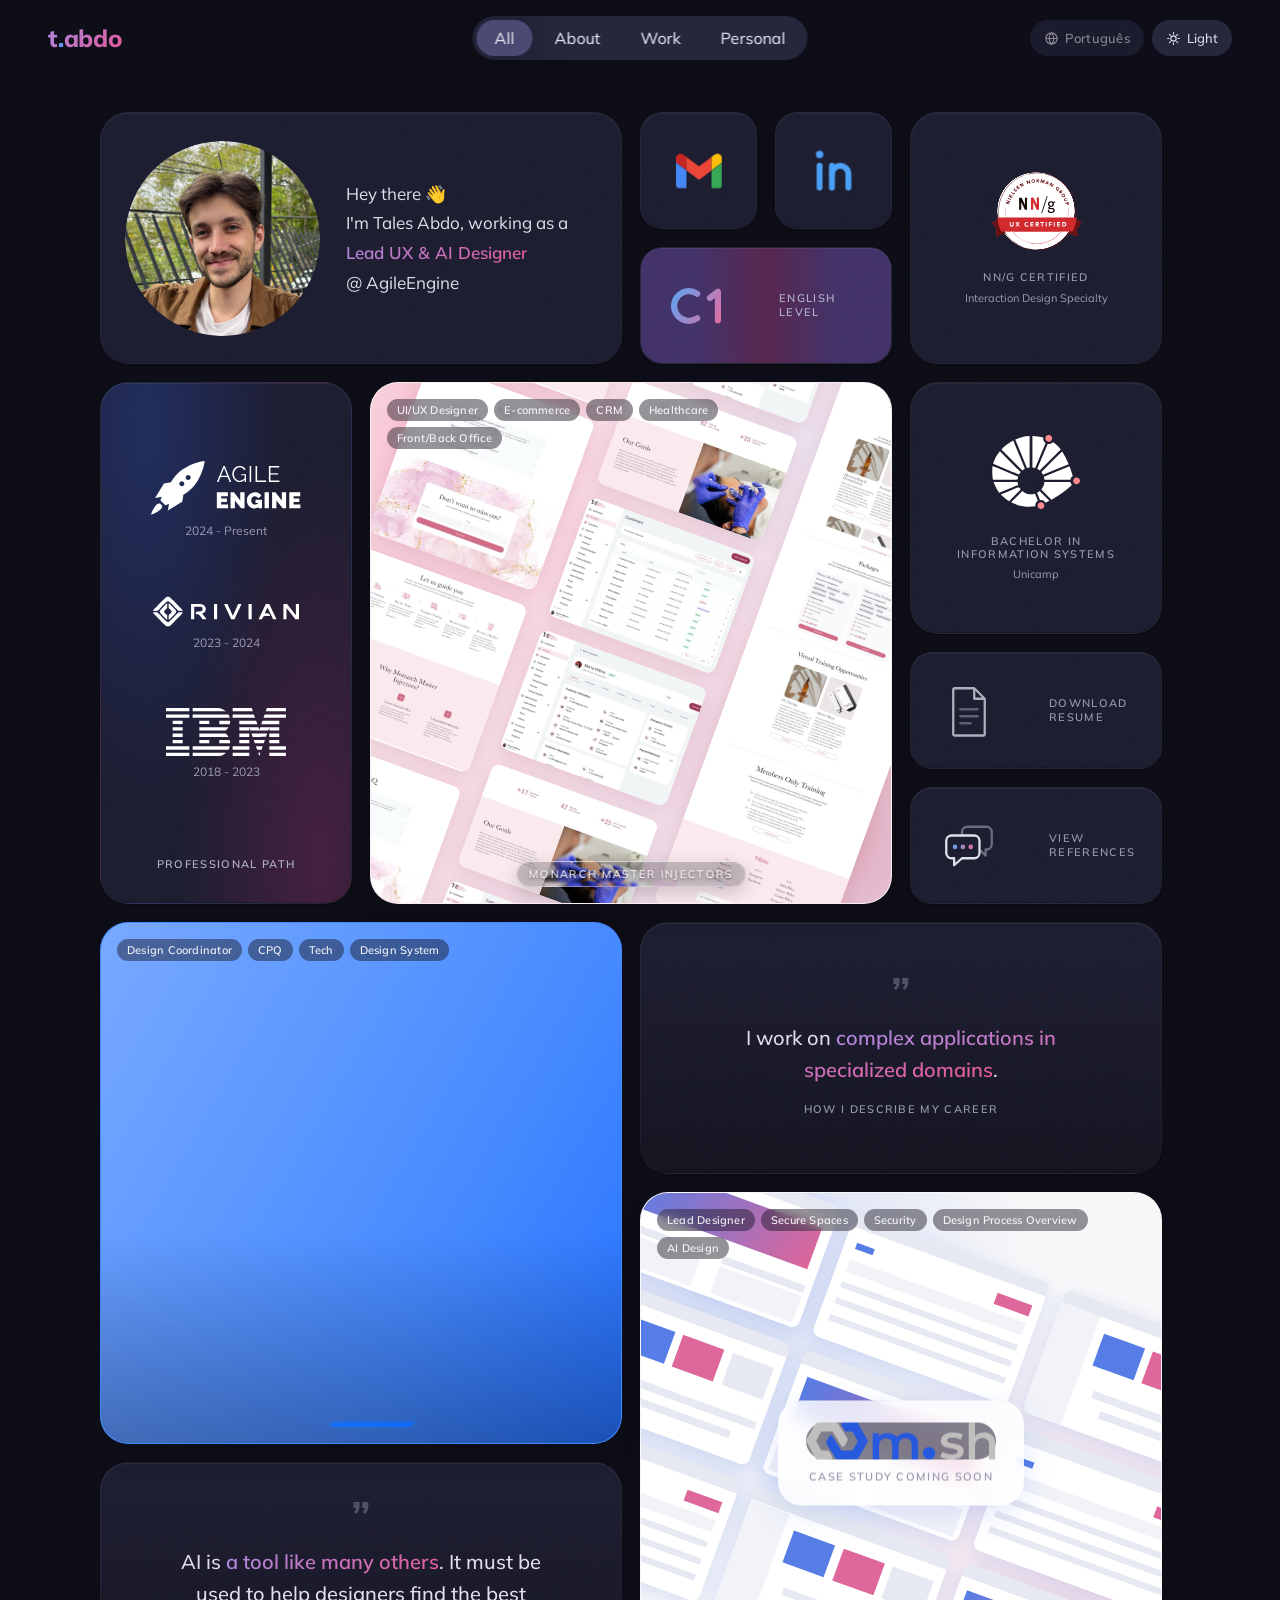
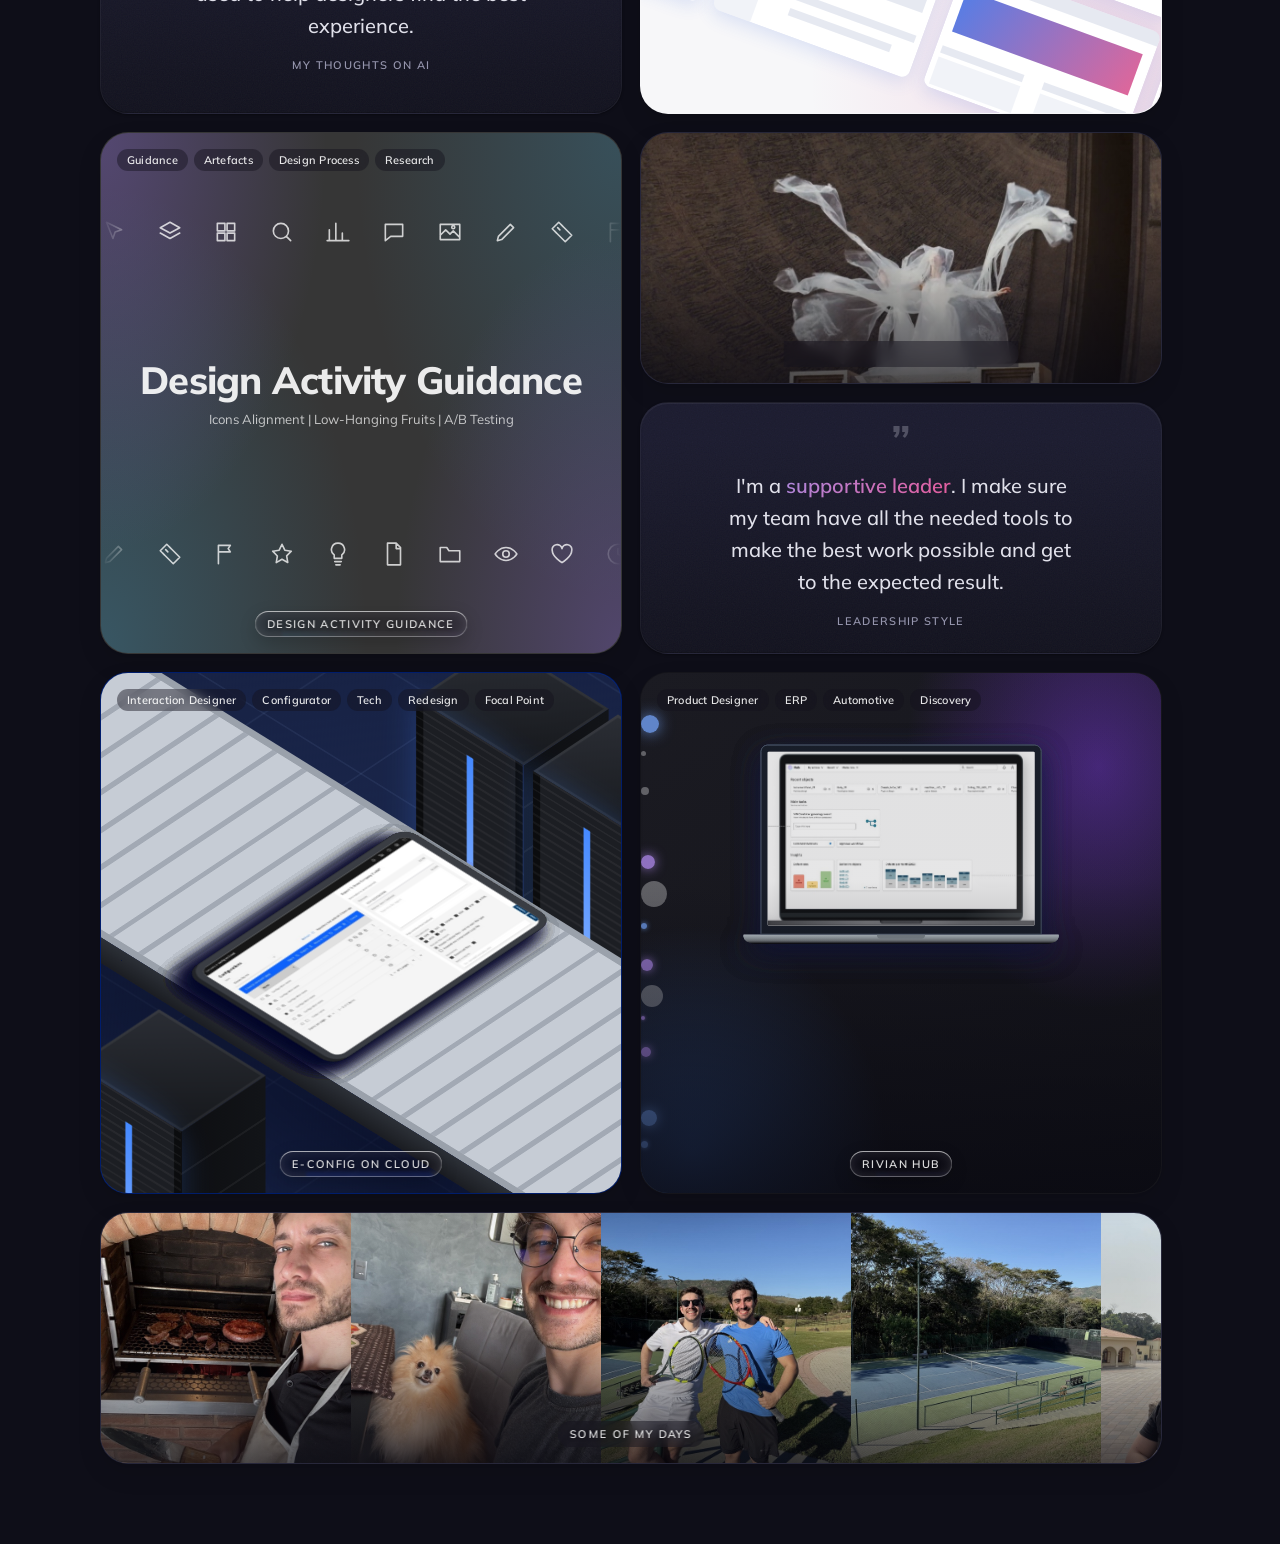
==== commit 160d40d0: "Animate the project covers, add liquid glass labels and fix modal opening Co-Authored-By: Claude Opu" ====
--- a/index.html
+++ b/index.html
@@ -38,6 +38,8 @@
     </div>
   </div>
 
+  <!-- The liquid glass lens for the project names: the page behind is bent inward along the pill's rim (red bends across, green up and down) -->
+  <svg class="visually-hidden" width="0" height="0" aria-hidden="true" focusable="false"><filter id="liquidGlass" x="0" y="0" width="100%" height="100%" color-interpolation-filters="sRGB"><feImage href='data:image/svg+xml,%3Csvg xmlns="http://www.w3.org/2000/svg" width="100" height="100" viewBox="0 0 100 100" preserveAspectRatio="none"%3E%3Cdefs%3E%3ClinearGradient id="r" x1="0" x2="1" y1="0" y2="0"%3E%3Cstop offset="0" stop-color="%23f00"/%3E%3Cstop offset=".22" stop-color="%23800000"/%3E%3Cstop offset=".78" stop-color="%23800000"/%3E%3Cstop offset="1" stop-color="%23000"/%3E%3C/linearGradient%3E%3ClinearGradient id="g" x1="0" x2="0" y1="0" y2="1"%3E%3Cstop offset="0" stop-color="%230f0"/%3E%3Cstop offset=".4" stop-color="%23008000"/%3E%3Cstop offset=".6" stop-color="%23008000"/%3E%3Cstop offset="1" stop-color="%23000"/%3E%3C/linearGradient%3E%3C/defs%3E%3Crect width="100" height="100" fill="url(%23r)"/%3E%3Crect width="100" height="100" fill="url(%23g)" style="mix-blend-mode:screen"/%3E%3C/svg%3E' x="0" y="0" width="100%" height="100%" preserveAspectRatio="none" result="map"/><feDisplacementMap in="SourceGraphic" in2="map" scale="24" xChannelSelector="R" yChannelSelector="G"/></filter></svg>
   <div class="cursor-tooltip" id="cursorTooltip" aria-hidden="true"><span class="cursor-tooltip__bars"></span><span class="cursor-tooltip__label"></span></div>
 
   <nav class="nav" id="nav">
@@ -311,23 +313,11 @@
       <!-- Case study: Mesh (content to come) -->
       <article class="bento-card project-card mesh-card live-card--light" data-card="mesh" data-expand="full" data-expand-inset="32" data-expand-edge="12" data-tooltip="" data-i18n-attr="data-tooltip:cards.mesh.tooltip">
         <div class="live-cover" aria-hidden="true">
-          <div class="live-dots">
-            <span class="live-dot" style="--y:8%;--s:18px;--d:26s;--delay:0s"></span>
-            <span class="live-dot" style="--y:22%;--s:8px;--d:19s;--delay:-6s"></span>
-            <span class="live-dot" style="--y:35%;--s:14px;--d:23s;--delay:-12s"></span>
-            <span class="live-dot" style="--y:48%;--s:6px;--d:17s;--delay:-3s"></span>
-            <span class="live-dot" style="--y:60%;--s:22px;--d:29s;--delay:-15s"></span>
-            <span class="live-dot" style="--y:72%;--s:10px;--d:21s;--delay:-9s"></span>
-            <span class="live-dot" style="--y:84%;--s:16px;--d:25s;--delay:-18s"></span>
-            <span class="live-dot" style="--y:15%;--s:5px;--d:15s;--delay:-7s"></span>
-            <span class="live-dot" style="--y:55%;--s:12px;--d:27s;--delay:-21s"></span>
-            <span class="live-dot" style="--y:90%;--s:7px;--d:18s;--delay:-11s"></span>
-            <span class="live-dot" style="--y:40%;--s:26px;--d:31s;--delay:-4s"></span>
-            <span class="live-dot" style="--y:66%;--s:4px;--d:16s;--delay:-14s"></span>
-          </div>
-          <span class="live-float live-float--1" style="--size:64px;--c:#2759de;--d:21s;--delay:0s;--o:0.45"><svg viewBox="0 0 24 24" fill="none" stroke="currentColor" stroke-width="1.6" stroke-linecap="round" stroke-linejoin="round" aria-hidden="true"><circle cx="5" cy="6" r="2"/><circle cx="19" cy="5" r="2"/><circle cx="12" cy="13" r="2"/><circle cx="6" cy="19" r="2"/><circle cx="19" cy="18" r="2"/><path d="M7 6.2l10-.9M6.4 7.6l4.3 3.9M17.6 6.6l-4.2 4.8M10.7 14.6l-3.4 2.9M13.9 13.8l3.3 3M8 19.2l9-.9"/></svg></span>
-          <span class="live-float live-float--2" style="--size:48px;--c:#d02670;--d:18s;--delay:-7s;--o:0.35"><svg viewBox="0 0 24 24" fill="none" stroke="currentColor" stroke-width="1.6" stroke-linecap="round" stroke-linejoin="round" aria-hidden="true"><circle cx="5" cy="6" r="2"/><circle cx="19" cy="5" r="2"/><circle cx="12" cy="13" r="2"/><circle cx="6" cy="19" r="2"/><circle cx="19" cy="18" r="2"/><path d="M7 6.2l10-.9M6.4 7.6l4.3 3.9M17.6 6.6l-4.2 4.8M10.7 14.6l-3.4 2.9M13.9 13.8l3.3 3M8 19.2l9-.9"/></svg></span>
-          <span class="live-float live-float--3" style="--size:54px;--c:#2759de;--d:24s;--delay:-13s;--o:0.3"><svg viewBox="0 0 24 24" fill="none" stroke="currentColor" stroke-width="1.6" stroke-linecap="round" stroke-linejoin="round" aria-hidden="true"><circle cx="5" cy="6" r="2"/><circle cx="19" cy="5" r="2"/><circle cx="12" cy="13" r="2"/><circle cx="6" cy="19" r="2"/><circle cx="19" cy="18" r="2"/><path d="M7 6.2l10-.9M6.4 7.6l4.3 3.9M17.6 6.6l-4.2 4.8M10.7 14.6l-3.4 2.9M13.9 13.8l3.3 3M8 19.2l9-.9"/></svg></span>
+          <div class="shot-reel">
+            <div class="shot-row"><div class="shot-track"><span class="mesh-shot mesh-shot--a"></span><span class="mesh-shot mesh-shot--b"></span><span class="mesh-shot mesh-shot--c"></span><span class="mesh-shot mesh-shot--a"></span><span class="mesh-shot mesh-shot--b"></span><span class="mesh-shot mesh-shot--c"></span><span class="mesh-shot mesh-shot--a"></span><span class="mesh-shot mesh-shot--b"></span><span class="mesh-shot mesh-shot--c"></span><span class="mesh-shot mesh-shot--a"></span><span class="mesh-shot mesh-shot--b"></span><span class="mesh-shot mesh-shot--c"></span></div></div>
+            <div class="shot-row"><div class="shot-track"><span class="mesh-shot mesh-shot--c"></span><span class="mesh-shot mesh-shot--a"></span><span class="mesh-shot mesh-shot--b"></span><span class="mesh-shot mesh-shot--c"></span><span class="mesh-shot mesh-shot--a"></span><span class="mesh-shot mesh-shot--b"></span><span class="mesh-shot mesh-shot--c"></span><span class="mesh-shot mesh-shot--a"></span><span class="mesh-shot mesh-shot--b"></span><span class="mesh-shot mesh-shot--c"></span><span class="mesh-shot mesh-shot--a"></span><span class="mesh-shot mesh-shot--b"></span></div></div>
+            <div class="shot-row"><div class="shot-track"><span class="mesh-shot mesh-shot--b"></span><span class="mesh-shot mesh-shot--c"></span><span class="mesh-shot mesh-shot--a"></span><span class="mesh-shot mesh-shot--b"></span><span class="mesh-shot mesh-shot--c"></span><span class="mesh-shot mesh-shot--a"></span><span class="mesh-shot mesh-shot--b"></span><span class="mesh-shot mesh-shot--c"></span><span class="mesh-shot mesh-shot--a"></span><span class="mesh-shot mesh-shot--b"></span><span class="mesh-shot mesh-shot--c"></span><span class="mesh-shot mesh-shot--a"></span></div></div>
+          </div>
         </div>
         <div class="mesh-cover">
           <span class="card-logo mesh-cover-logo" data-logo="mesh" data-logo-variant="light" role="img" aria-label="" data-i18n-attr="aria-label:cards.mesh.coverTitle"></span>
@@ -351,6 +341,7 @@
           <div class="edu-marquee edu-marquee--left" aria-hidden="true"></div>
           <div class="edu-cover-text">
             <span class="edu-cover-title" data-i18n="cards.edu.coverTitle"></span>
+            <span class="edu-cover-text-sub" data-i18n="cards.edu.coverText"></span>
           </div>
           <div class="edu-marquee edu-marquee--right" aria-hidden="true"></div>
         </div>
@@ -383,13 +374,12 @@
             <span class="live-dot" style="--y:40%;--s:26px;--d:31s;--delay:-4s"></span>
             <span class="live-dot" style="--y:66%;--s:4px;--d:16s;--delay:-14s"></span>
           </div>
-          <span class="live-float live-float--1 live-float--spin" style="--size:54px;--c:#be95ff;--d:19s;--delay:0s"><svg viewBox="0 0 24 24" fill="none" stroke="currentColor" stroke-width="1.6" stroke-linecap="round" stroke-linejoin="round" aria-hidden="true"><circle cx="12" cy="12" r="3.2"/><path d="M12 2.5l1.4 2.7a7.5 7.5 0 011.8.8l2.9-1 1.4 1.4-1 2.9a7.5 7.5 0 01.8 1.8l2.7 1.4-2.7 1.4a7.5 7.5 0 01-.8 1.8l1 2.9-1.4 1.4-2.9-1a7.5 7.5 0 01-1.8.8L12 21.5l-1.4-2.7a7.5 7.5 0 01-1.8-.8l-2.9 1-1.4-1.4 1-2.9a7.5 7.5 0 01-.8-1.8L2.5 12l2.7-1.4a7.5 7.5 0 01.8-1.8l-1-2.9 1.4-1.4 2.9 1a7.5 7.5 0 011.8-.8z"/></svg></span>
-          <span class="live-float live-float--2" style="--size:38px;--c:#78a9ff;--d:16s;--delay:-6s"><svg viewBox="0 0 24 24" fill="none" stroke="currentColor" stroke-width="1.6" stroke-linecap="round" stroke-linejoin="round" aria-hidden="true"><path d="M13 2.5L5 13.5h6l-1 8 8-11h-6z"/></svg></span>
-          <span class="live-float live-float--3" style="--size:58px;--c:#ffffff;--d:23s;--delay:-11s;--o:0.75"><svg viewBox="0 0 24 24" fill="none" stroke="currentColor" stroke-width="1.6" stroke-linecap="round" stroke-linejoin="round" aria-hidden="true"><path d="M3.5 14l1.8-4.6A2 2 0 017.2 8h9.6a2 2 0 011.9 1.4l1.8 4.6v4h-2.3M3.5 14v4h2.3M3.5 14h17"/><circle cx="7.8" cy="18" r="1.8"/><circle cx="16.2" cy="18" r="1.8"/></svg></span>
-          <span class="live-float live-float--1" style="--size:45px;--c:#78a9ff;--d:21s;--delay:-14s"><svg viewBox="0 0 24 24" fill="none" stroke="currentColor" stroke-width="1.6" stroke-linecap="round" stroke-linejoin="round" aria-hidden="true"><rect x="2.5" y="7" width="17" height="10" rx="2"/><path d="M21.5 10.5v3M6 10v4M9.5 10v4M13 10v4"/></svg></span>
-          <span class="live-float live-float--3 live-float--spin" style="--size:35px;--c:#8a3ffc;--d:17s;--delay:-4s"><svg viewBox="0 0 24 24" fill="none" stroke="currentColor" stroke-width="1.6" stroke-linecap="round" stroke-linejoin="round" aria-hidden="true"><circle cx="12" cy="12" r="3.2"/><path d="M12 2.5l1.4 2.7a7.5 7.5 0 011.8.8l2.9-1 1.4 1.4-1 2.9a7.5 7.5 0 01.8 1.8l2.7 1.4-2.7 1.4a7.5 7.5 0 01-.8 1.8l1 2.9-1.4 1.4-2.9-1a7.5 7.5 0 01-1.8.8L12 21.5l-1.4-2.7a7.5 7.5 0 01-1.8-.8l-2.9 1-1.4-1.4 1-2.9a7.5 7.5 0 01-.8-1.8L2.5 12l2.7-1.4a7.5 7.5 0 01.8-1.8l-1-2.9 1.4-1.4 2.9 1a7.5 7.5 0 011.8-.8z"/></svg></span>
-        </div>
-        <span class="card-logo live-cover-mark live-cover-logo" aria-hidden="true"><svg viewBox="0 0 64 64" aria-hidden="true"><defs><linearGradient id="hubRing" x1="0" y1="0" x2="1" y2="1"><stop offset="0" stop-color="#be95ff"/><stop offset="1" stop-color="#4589ff"/></linearGradient></defs><circle cx="32" cy="32" r="25" fill="none" stroke="url(#hubRing)" stroke-width="7" stroke-linecap="round" stroke-dasharray="132 25" transform="rotate(-65 32 32)"/><path d="M27.5 23.5L19 32l8.5 8.5M36.5 23.5L45 32l-8.5 8.5" fill="none" stroke="#fff" stroke-width="4" stroke-linecap="round" stroke-linejoin="round"/></svg><span data-i18n="cards.hub.label"></span></span>
+          <div class="hub-mac">
+            <div class="device-laptop hub-mac-unit" style="--i:0"><div class="device-laptop-screen"><div class="device-viewport"><img src="assets/projects/hub/screens/home.jpg" alt="" loading="lazy"></div></div><div class="device-laptop-base"></div></div>
+            <div class="device-laptop hub-mac-unit" style="--i:1"><div class="device-laptop-screen"><div class="device-viewport"><img src="assets/projects/hub/screens/production.jpg" alt="" loading="lazy"></div></div><div class="device-laptop-base"></div></div>
+            <div class="device-laptop hub-mac-unit" style="--i:2"><div class="device-laptop-screen"><div class="device-viewport"><img src="assets/projects/hub/screens/insights.jpg" alt="" loading="lazy"></div></div><div class="device-laptop-base"></div></div>
+          </div>
+        </div>
         <div class="card-tags">
           <span class="card-tag" data-i18n="cards.hub.tag1"></span>
           <span class="card-tag" data-i18n="cards.hub.tag2"></span>
@@ -405,27 +395,28 @@
       <!-- Case study: e-config on Cloud -->
       <article class="bento-card project-card econfig-card" data-card="econfig" data-expand="full" data-expand-inset="32" data-expand-edge="12" data-tooltip="" data-i18n-attr="data-tooltip:cards.econfig.tooltip">
         <div class="live-cover" aria-hidden="true">
-          <div class="live-dots">
-            <span class="live-dot" style="--y:8%;--s:18px;--d:26s;--delay:0s"></span>
-            <span class="live-dot" style="--y:22%;--s:8px;--d:19s;--delay:-6s"></span>
-            <span class="live-dot" style="--y:35%;--s:14px;--d:23s;--delay:-12s"></span>
-            <span class="live-dot" style="--y:48%;--s:6px;--d:17s;--delay:-3s"></span>
-            <span class="live-dot" style="--y:60%;--s:22px;--d:29s;--delay:-15s"></span>
-            <span class="live-dot" style="--y:72%;--s:10px;--d:21s;--delay:-9s"></span>
-            <span class="live-dot" style="--y:84%;--s:16px;--d:25s;--delay:-18s"></span>
-            <span class="live-dot" style="--y:15%;--s:5px;--d:15s;--delay:-7s"></span>
-            <span class="live-dot" style="--y:55%;--s:12px;--d:27s;--delay:-21s"></span>
-            <span class="live-dot" style="--y:90%;--s:7px;--d:18s;--delay:-11s"></span>
-            <span class="live-dot" style="--y:40%;--s:26px;--d:31s;--delay:-4s"></span>
-            <span class="live-dot" style="--y:66%;--s:4px;--d:16s;--delay:-14s"></span>
-          </div>
-          <span class="live-float live-float--1" style="--size:90px;--c:#ffffff;--d:26s;--delay:0s;--o:0.85"><svg viewBox="0 0 24 24" fill="none" stroke="currentColor" stroke-width="1.6" stroke-linecap="round" stroke-linejoin="round" aria-hidden="true"><path d="M7 18.5h10.2a4.3 4.3 0 00.6-8.55A6.2 6.2 0 006 9.6a4.45 4.45 0 001 8.9z"/></svg></span>
-          <span class="live-float live-float--2" style="--size:64px;--c:#ffffff;--d:22s;--delay:-9s;--o:0.7"><svg viewBox="0 0 24 24" fill="none" stroke="currentColor" stroke-width="1.6" stroke-linecap="round" stroke-linejoin="round" aria-hidden="true"><path d="M7 18.5h10.2a4.3 4.3 0 00.6-8.55A6.2 6.2 0 006 9.6a4.45 4.45 0 001 8.9z"/></svg></span>
-          <span class="live-float live-float--3 live-float--spin" style="--size:42px;--c:#1f3a80;--d:19s;--delay:-5s;--o:0.6"><svg viewBox="0 0 24 24" fill="none" stroke="currentColor" stroke-width="1.6" stroke-linecap="round" stroke-linejoin="round" aria-hidden="true"><circle cx="12" cy="12" r="3.2"/><path d="M12 2.5l1.4 2.7a7.5 7.5 0 011.8.8l2.9-1 1.4 1.4-1 2.9a7.5 7.5 0 01.8 1.8l2.7 1.4-2.7 1.4a7.5 7.5 0 01-.8 1.8l1 2.9-1.4 1.4-2.9-1a7.5 7.5 0 01-1.8.8L12 21.5l-1.4-2.7a7.5 7.5 0 01-1.8-.8l-2.9 1-1.4-1.4 1-2.9a7.5 7.5 0 01-.8-1.8L2.5 12l2.7-1.4a7.5 7.5 0 01.8-1.8l-1-2.9 1.4-1.4 2.9 1a7.5 7.5 0 011.8-.8z"/></svg></span>
-          <span class="live-float live-float--1" style="--size:42px;--c:#1f3a80;--d:20s;--delay:-13s;--o:0.6"><svg viewBox="0 0 24 24" fill="none" stroke="currentColor" stroke-width="1.6" stroke-linecap="round" stroke-linejoin="round" aria-hidden="true"><path d="M4 6h9M17 6h3M4 12h3M11 12h9M4 18h11M19 18h1"/><circle cx="15" cy="6" r="2"/><circle cx="9" cy="12" r="2"/><circle cx="17" cy="18" r="2"/></svg></span>
-          <span class="live-float live-float--3" style="--size:48px;--c:#ffffff;--d:24s;--delay:-17s;--o:0.6"><svg viewBox="0 0 24 24" fill="none" stroke="currentColor" stroke-width="1.6" stroke-linecap="round" stroke-linejoin="round" aria-hidden="true"><path d="M7 18.5h10.2a4.3 4.3 0 00.6-8.55A6.2 6.2 0 006 9.6a4.45 4.45 0 001 8.9z"/></svg></span>
-        </div>
-        <span class="card-logo live-cover-mark live-cover-logo" aria-hidden="true"><svg viewBox="0 0 64 64" fill="none" stroke="#fff" stroke-width="3" stroke-linecap="round" stroke-linejoin="round" aria-hidden="true"><path d="M38 14v-5M48.5 18.5l3.5-3.5M53 29h5M27.5 18.5L24 15"/><path d="M29.6 26a9.6 9.6 0 0117.7 6.4"/><path d="M17 50h28a8.5 8.5 0 001-16.94A12.5 12.5 0 0022 31.6 9.25 9.25 0 0017 50z" fill="rgba(255,255,255,0.18)"/></svg><span data-i18n="cards.econfig.label"></span></span>
+          <div class="belt-stage">
+            <span class="belt-ground"></span>
+            <div class="belt-frame" style="--x:-37.6cqw;--y:-66.7cqw"><span class="belt-frame-roof"></span><span class="belt-frame-front"></span><span class="belt-frame-side"></span></div>
+            <div class="belt-frame" style="--x:-13.6cqw;--y:-66.7cqw"><span class="belt-frame-roof"></span><span class="belt-frame-front"></span><span class="belt-frame-side"></span></div>
+            <div class="belt-frame" style="--x:-15.41cqw;--y:29.18cqw"><span class="belt-frame-roof"></span><span class="belt-frame-front"></span><span class="belt-frame-side"></span></div>
+            <span class="belt-floor"></span>
+            <div class="belt"></div>
+            <span class="belt-skirt"></span>
+            <div class="belt-tablet" style="--i:0"><img src="assets/projects/econfig/reel/configurations.jpg" alt="" loading="lazy"></div>
+            <div class="belt-tablet" style="--i:1"><img src="assets/projects/econfig/reel/configure.jpg" alt="" loading="lazy"></div>
+            <div class="belt-tablet" style="--i:2"><img src="assets/projects/econfig/reel/compare.jpg" alt="" loading="lazy"></div>
+            <div class="belt-tablet" style="--i:3"><img src="assets/projects/econfig/reel/base.jpg" alt="" loading="lazy"></div>
+            <div class="belt-tablet" style="--i:4"><img src="assets/projects/econfig/reel/export.jpg" alt="" loading="lazy"></div>
+            <div class="belt-tablet" style="--i:5"><img src="assets/projects/econfig/reel/export-panel.jpg" alt="" loading="lazy"></div>
+            <div class="belt-tablet" style="--i:6"><img src="assets/projects/econfig/reel/configurations.jpg" alt="" loading="lazy"></div>
+            <div class="belt-tablet" style="--i:7"><img src="assets/projects/econfig/reel/configure.jpg" alt="" loading="lazy"></div>
+            <div class="belt-tablet" style="--i:8"><img src="assets/projects/econfig/reel/compare.jpg" alt="" loading="lazy"></div>
+            <div class="belt-tablet" style="--i:9"><img src="assets/projects/econfig/reel/base.jpg" alt="" loading="lazy"></div>
+            <div class="belt-tablet" style="--i:10"><img src="assets/projects/econfig/reel/export.jpg" alt="" loading="lazy"></div>
+            <div class="belt-tablet" style="--i:11"><img src="assets/projects/econfig/reel/export-panel.jpg" alt="" loading="lazy"></div>
+          </div>
+        </div>
         <div class="card-tags">
           <span class="card-tag" data-i18n="cards.econfig.tag1"></span>
           <span class="card-tag" data-i18n="cards.econfig.tag2"></span>
@@ -442,25 +433,12 @@
       <!-- Case study: Monarch Master Injectors -->
       <article class="bento-card project-card mmi-card live-card--light" data-card="mmi" data-expand="full" data-expand-inset="32" data-expand-edge="12" data-tooltip="" data-i18n-attr="data-tooltip:cards.mmi.tooltip">
         <div class="live-cover" aria-hidden="true">
-          <div class="live-dots">
-            <span class="live-dot" style="--y:8%;--s:18px;--d:26s;--delay:0s"></span>
-            <span class="live-dot" style="--y:22%;--s:8px;--d:19s;--delay:-6s"></span>
-            <span class="live-dot" style="--y:35%;--s:14px;--d:23s;--delay:-12s"></span>
-            <span class="live-dot" style="--y:48%;--s:6px;--d:17s;--delay:-3s"></span>
-            <span class="live-dot" style="--y:60%;--s:22px;--d:29s;--delay:-15s"></span>
-            <span class="live-dot" style="--y:72%;--s:10px;--d:21s;--delay:-9s"></span>
-            <span class="live-dot" style="--y:84%;--s:16px;--d:25s;--delay:-18s"></span>
-            <span class="live-dot" style="--y:15%;--s:5px;--d:15s;--delay:-7s"></span>
-            <span class="live-dot" style="--y:55%;--s:12px;--d:27s;--delay:-21s"></span>
-            <span class="live-dot" style="--y:90%;--s:7px;--d:18s;--delay:-11s"></span>
-            <span class="live-dot" style="--y:40%;--s:26px;--d:31s;--delay:-4s"></span>
-            <span class="live-dot" style="--y:66%;--s:4px;--d:16s;--delay:-14s"></span>
-          </div>
-          <span class="live-float live-float--1" style="--size:38px;--c:#d26c87;--d:17s;--delay:0s;fill:currentColor"><svg viewBox="0 0 24 20" aria-hidden="true"><g class="live-wing"><path d="M12 10C9 1 2 0 1.5 5S7 11 12 10Z"/><path d="M12 10C9 12 4 15 5 18.5S10.5 15 12 10Z"/></g><g class="live-wing"><path d="M12 10C15 1 22 0 22.5 5S17 11 12 10Z"/><path d="M12 10C15 12 20 15 19 18.5S13.5 15 12 10Z"/></g><rect x="11.4" y="5" width="1.2" height="10" rx="0.6"/></svg></span>
-          <span class="live-float live-float--2" style="--size:30px;--c:#e48aa3;--d:21s;--delay:-8s;fill:currentColor"><svg viewBox="0 0 24 20" aria-hidden="true"><g class="live-wing"><path d="M12 10C9 1 2 0 1.5 5S7 11 12 10Z"/><path d="M12 10C9 12 4 15 5 18.5S10.5 15 12 10Z"/></g><g class="live-wing"><path d="M12 10C15 1 22 0 22.5 5S17 11 12 10Z"/><path d="M12 10C15 12 20 15 19 18.5S13.5 15 12 10Z"/></g><rect x="11.4" y="5" width="1.2" height="10" rx="0.6"/></svg></span>
-          <span class="live-float live-float--3" style="--size:24px;--c:#b95775;--d:25s;--delay:-15s;fill:currentColor"><svg viewBox="0 0 24 20" aria-hidden="true"><g class="live-wing"><path d="M12 10C9 1 2 0 1.5 5S7 11 12 10Z"/><path d="M12 10C9 12 4 15 5 18.5S10.5 15 12 10Z"/></g><g class="live-wing"><path d="M12 10C15 1 22 0 22.5 5S17 11 12 10Z"/><path d="M12 10C15 12 20 15 19 18.5S13.5 15 12 10Z"/></g><rect x="11.4" y="5" width="1.2" height="10" rx="0.6"/></svg></span>
-        </div>
-        <span class="card-logo live-cover-logo" data-logo="mmi" data-logo-variant="light" role="img" aria-label="" data-i18n-attr="aria-label:cards.mmi.label"></span>
+          <div class="screen-reel">
+            <div class="screen-col"><div class="screen-track"><img src="assets/projects/mmi/reel/home-guide.jpg" alt="" loading="lazy"><img src="assets/projects/mmi/reel/home-news.jpg" alt="" loading="lazy"><img src="assets/projects/mmi/reel/home-guide.jpg" alt="" loading="lazy"><img src="assets/projects/mmi/reel/home-news.jpg" alt="" loading="lazy"><img src="assets/projects/mmi/reel/home-guide.jpg" alt="" loading="lazy"><img src="assets/projects/mmi/reel/home-news.jpg" alt="" loading="lazy"><img src="assets/projects/mmi/reel/home-guide.jpg" alt="" loading="lazy"><img src="assets/projects/mmi/reel/home-news.jpg" alt="" loading="lazy"><img src="assets/projects/mmi/reel/home-guide.jpg" alt="" loading="lazy"><img src="assets/projects/mmi/reel/home-news.jpg" alt="" loading="lazy"><img src="assets/projects/mmi/reel/home-guide.jpg" alt="" loading="lazy"><img src="assets/projects/mmi/reel/home-news.jpg" alt="" loading="lazy"></div></div>
+            <div class="screen-col"><div class="screen-track"><img src="assets/projects/mmi/reel/bo-customer-details.jpg" alt="" loading="lazy"><img src="assets/projects/mmi/reel/home-goals.jpg" alt="" loading="lazy"><img src="assets/projects/mmi/reel/bo-customers.jpg" alt="" loading="lazy"><img src="assets/projects/mmi/reel/bo-customer-details.jpg" alt="" loading="lazy"><img src="assets/projects/mmi/reel/home-goals.jpg" alt="" loading="lazy"><img src="assets/projects/mmi/reel/bo-customers.jpg" alt="" loading="lazy"><img src="assets/projects/mmi/reel/bo-customer-details.jpg" alt="" loading="lazy"><img src="assets/projects/mmi/reel/home-goals.jpg" alt="" loading="lazy"><img src="assets/projects/mmi/reel/bo-customers.jpg" alt="" loading="lazy"><img src="assets/projects/mmi/reel/bo-customer-details.jpg" alt="" loading="lazy"><img src="assets/projects/mmi/reel/home-goals.jpg" alt="" loading="lazy"><img src="assets/projects/mmi/reel/bo-customers.jpg" alt="" loading="lazy"><img src="assets/projects/mmi/reel/bo-customer-details.jpg" alt="" loading="lazy"><img src="assets/projects/mmi/reel/home-goals.jpg" alt="" loading="lazy"><img src="assets/projects/mmi/reel/bo-customers.jpg" alt="" loading="lazy"><img src="assets/projects/mmi/reel/bo-customer-details.jpg" alt="" loading="lazy"><img src="assets/projects/mmi/reel/home-goals.jpg" alt="" loading="lazy"><img src="assets/projects/mmi/reel/bo-customers.jpg" alt="" loading="lazy"></div></div>
+            <div class="screen-col"><div class="screen-track"><img src="assets/projects/mmi/reel/fo-trainings.jpg" alt="" loading="lazy"><img src="assets/projects/mmi/reel/journey.jpg" alt="" loading="lazy"><img src="assets/projects/mmi/reel/fo-checkout.jpg" alt="" loading="lazy"><img src="assets/projects/mmi/reel/fo-trainings.jpg" alt="" loading="lazy"><img src="assets/projects/mmi/reel/journey.jpg" alt="" loading="lazy"><img src="assets/projects/mmi/reel/fo-checkout.jpg" alt="" loading="lazy"></div></div>
+          </div>
+        </div>
         <div class="card-tags">
           <span class="card-tag" data-i18n="cards.mmi.tag1"></span>
           <span class="card-tag" data-i18n="cards.mmi.tag2"></span>
@@ -477,27 +455,13 @@
       <!-- Case study: CPQ Hub -->
       <article class="bento-card project-card cpq-card" data-card="cpq" data-expand="full" data-expand-inset="32" data-expand-edge="12" data-tooltip="" data-i18n-attr="data-tooltip:cards.cpq.tooltip">
         <div class="live-cover" aria-hidden="true">
-          <div class="live-dots">
-            <span class="live-dot" style="--y:8%;--s:18px;--d:26s;--delay:0s"></span>
-            <span class="live-dot" style="--y:22%;--s:8px;--d:19s;--delay:-6s"></span>
-            <span class="live-dot" style="--y:35%;--s:14px;--d:23s;--delay:-12s"></span>
-            <span class="live-dot" style="--y:48%;--s:6px;--d:17s;--delay:-3s"></span>
-            <span class="live-dot" style="--y:60%;--s:22px;--d:29s;--delay:-15s"></span>
-            <span class="live-dot" style="--y:72%;--s:10px;--d:21s;--delay:-9s"></span>
-            <span class="live-dot" style="--y:84%;--s:16px;--d:25s;--delay:-18s"></span>
-            <span class="live-dot" style="--y:15%;--s:5px;--d:15s;--delay:-7s"></span>
-            <span class="live-dot" style="--y:55%;--s:12px;--d:27s;--delay:-21s"></span>
-            <span class="live-dot" style="--y:90%;--s:7px;--d:18s;--delay:-11s"></span>
-            <span class="live-dot" style="--y:40%;--s:26px;--d:31s;--delay:-4s"></span>
-            <span class="live-dot" style="--y:66%;--s:4px;--d:16s;--delay:-14s"></span>
-          </div>
-          <span class="live-float live-float--1" style="--size:48px;--c:#a6c8ff;--d:20s;--delay:0s"><svg viewBox="0 0 24 24" fill="none" stroke="currentColor" stroke-width="1.6" stroke-linecap="round" stroke-linejoin="round" aria-hidden="true"><rect x="4" y="3" width="16" height="5.5" rx="1.3"/><rect x="4" y="9.25" width="16" height="5.5" rx="1.3"/><rect x="4" y="15.5" width="16" height="5.5" rx="1.3"/><circle cx="7.3" cy="5.75" r=".7" fill="currentColor"/><circle cx="7.3" cy="12" r=".7" fill="currentColor"/><circle cx="7.3" cy="18.25" r=".7" fill="currentColor"/></svg></span>
-          <span class="live-float live-float--2 live-float--spin" style="--size:48px;--c:#d4bbff;--d:18s;--delay:-7s"><svg viewBox="0 0 24 24" fill="none" stroke="currentColor" stroke-width="1.6" stroke-linecap="round" stroke-linejoin="round" aria-hidden="true"><circle cx="12" cy="12" r="3.2"/><path d="M12 2.5l1.4 2.7a7.5 7.5 0 011.8.8l2.9-1 1.4 1.4-1 2.9a7.5 7.5 0 01.8 1.8l2.7 1.4-2.7 1.4a7.5 7.5 0 01-.8 1.8l1 2.9-1.4 1.4-2.9-1a7.5 7.5 0 01-1.8.8L12 21.5l-1.4-2.7a7.5 7.5 0 01-1.8-.8l-2.9 1-1.4-1.4 1-2.9a7.5 7.5 0 01-.8-1.8L2.5 12l2.7-1.4a7.5 7.5 0 01.8-1.8l-1-2.9 1.4-1.4 2.9 1a7.5 7.5 0 011.8-.8z"/></svg></span>
-          <span class="live-float live-float--3" style="--size:45px;--c:#a6c8ff;--d:22s;--delay:-12s"><svg viewBox="0 0 24 24" fill="none" stroke="currentColor" stroke-width="1.6" stroke-linecap="round" stroke-linejoin="round" aria-hidden="true"><path d="M21 3h-6.8a1.5 1.5 0 00-1 .45L3.2 13.4a1.5 1.5 0 000 2.1l5.3 5.3a1.5 1.5 0 002.1 0l10-10a1.5 1.5 0 00.4-1z"/><circle cx="16.8" cy="7.2" r="1.8"/></svg></span>
-          <span class="live-float live-float--1" style="--size:42px;--c:#d4bbff;--d:19s;--delay:-15s"><svg viewBox="0 0 24 24" fill="none" stroke="currentColor" stroke-width="1.6" stroke-linecap="round" stroke-linejoin="round" aria-hidden="true"><path d="M6.5 2.5h8l5 5v13a1 1 0 01-1 1h-12a1 1 0 01-1-1v-17a1 1 0 011-1z"/><path d="M14.5 2.5v5h5M8.5 13h7M8.5 16.5h5"/></svg></span>
-          <span class="live-float live-float--2" style="--size:32px;--c:#78a9ff;--d:24s;--delay:-3s"><svg viewBox="0 0 24 24" fill="none" stroke="currentColor" stroke-width="1.6" stroke-linecap="round" stroke-linejoin="round" aria-hidden="true"><rect x="4" y="3" width="16" height="5.5" rx="1.3"/><rect x="4" y="9.25" width="16" height="5.5" rx="1.3"/><rect x="4" y="15.5" width="16" height="5.5" rx="1.3"/><circle cx="7.3" cy="5.75" r=".7" fill="currentColor"/><circle cx="7.3" cy="12" r=".7" fill="currentColor"/><circle cx="7.3" cy="18.25" r=".7" fill="currentColor"/></svg></span>
-        </div>
-        <span class="card-logo live-cover-mark live-cover-logo" aria-hidden="true"><svg viewBox="0 0 64 64" fill="none" stroke="#fff" stroke-width="3.2" stroke-linejoin="round" aria-hidden="true"><rect x="9" y="9" width="21" height="16" rx="3"/><rect x="36" y="9" width="19" height="11" rx="3"/><rect x="9" y="31" width="19" height="11" rx="3"/><rect x="36" y="26" width="19" height="16" rx="3"/><path d="M9 52h46" stroke="#a56eff" stroke-width="4" stroke-linecap="round"/></svg><span data-i18n="cards.cpq.label"></span></span>
+          <div class="iso-stage">
+            <div class="iso-slot iso-slot--top"><div class="iso-tablet"><img src="assets/projects/cpq/deck/ui-homepage.jpg" alt="" loading="lazy"></div><div class="iso-tablet"><img src="assets/projects/cpq/deck/ui-web-components.jpg" alt="" loading="lazy"></div></div>
+            <div class="iso-slot iso-slot--right"><div class="iso-tablet"><img src="assets/projects/cpq/deck/ui-folder-details.jpg" alt="" loading="lazy"></div><div class="iso-tablet"><img src="assets/projects/cpq/deck/ui-homepage.jpg" alt="" loading="lazy"></div></div>
+            <div class="iso-slot iso-slot--bottom"><div class="iso-tablet"><img src="assets/projects/cpq/deck/ui-folder-creation.jpg" alt="" loading="lazy"></div><div class="iso-tablet"><img src="assets/projects/cpq/deck/ui-access-2.jpg" alt="" loading="lazy"></div></div>
+            <div class="iso-slot iso-slot--left"><div class="iso-tablet"><img src="assets/projects/cpq/deck/ui-object-creation.jpg" alt="" loading="lazy"></div><div class="iso-tablet"><img src="assets/projects/cpq/deck/ui-help.jpg" alt="" loading="lazy"></div></div>
+          </div>
+        </div>
         <div class="card-tags">
           <span class="card-tag" data-i18n="cards.cpq.tag1"></span>
           <span class="card-tag" data-i18n="cards.cpq.tag2"></span>
@@ -1478,7 +1442,7 @@
   </template>
 
   <template id="tpl-cpq">
-    <article class="cs">
+    <article class="cs" data-reveal>
       <header class="cs-head">
         <div class="cs-tags">
           <span data-i18n="modals.cpq.head.tag1"></span><span data-i18n="modals.cpq.head.tag2"></span><span data-i18n="modals.cpq.head.tag3"></span><span data-i18n="modals.cpq.head.tag4"></span><div class="cs-logo" data-logo="ibm" role="img" aria-label="" data-i18n-attr="aria-label:cards.cpq.logoLabel"></div>
@@ -1720,36 +1684,6 @@
       <section class="cs-section">
         <span class="cs-eyebrow cs-eyebrow--make" data-i18n="modals.cpq.interfaces.eyebrow"></span>
         <h2 class="cs-section-title" data-i18n="modals.cpq.interfaces.sectionTitle"></h2>
-<div class="deck" data-deck="ui-homepage"><div class="deck-canvas" style="--deck-w:1809;aspect-ratio:1809/1071">
-<div class="dk " style="--x:239.97;--y:70;--w:1406.94;--h:955.2;background:#1a202c;border:calc(var(--u)*2) solid #4a5568;border-radius:calc(var(--u)*28) calc(var(--u)*28) calc(var(--u)*4) calc(var(--u)*4)"></div>
-<div class="dk " style="--x:248.59;--y:78.62;--w:1389.7;--h:910.38;background:#000;border-radius:calc(var(--u)*22) calc(var(--u)*22) 0 0"></div>
-<img class="dk " style="--x:279.52;--y:105.75;--w:1327.63;--h:865.21" src="assets/projects/cpq/deck/ui-homepage.jpg" alt="" data-i18n-attr="alt:modals.cpq.imageAlt" loading="lazy">
-<p class="dk dk-t " style="--x:869.3;--y:984;--w:143.11;--fs:13;font-weight:600;color:#a0aec0;line-height:1.54;text-align:center;font-family:Inter,var(--font-primary)" data-i18n-html="modals.cpq.deck.ui.t1" aria-hidden="true"></p>
-<div class="dk " style="--x:71;--y:1018.31;--w:1737.99;--h:31.04;background:linear-gradient(90deg,#0d1012 0%,#cad4db 3%,#242729 6%,#a3acb1 13%,#a3acb1 87%,#242729 94%,#cad4db 97%,#0d1012 100%);border-radius:calc(var(--u)*2) calc(var(--u)*2) 0 0"></div>
-<div class="dk " style="--x:71;--y:1049.34;--w:1737.99;--h:20.69;background:linear-gradient(180deg,#7a7f83 0%,#0b0b0e 100%)"></div>
-<div class="dk " style="--x:796.94;--y:1018.31;--w:287.83;--h:24.14;background:linear-gradient(90deg,#3c3c3c 0%,rgba(60,60,60,0) 32%,rgba(60,60,60,0) 66%,#444 100%),#96a1a8;border-radius:0 0 calc(var(--u)*12) calc(var(--u)*12)"></div>
-<p class="dk dk-t deck-tag" style="--x:0;--y:0;--fs:24;line-height:2" data-i18n-html="modals.cpq.deck.ui.t2"></p>
-</div></div>
-<div class="deck" data-deck="ui-folder-creation"><div class="deck-canvas" style="--deck-w:1809;aspect-ratio:1809/1071">
-<div class="dk " style="--x:239.97;--y:70;--w:1406.94;--h:955.2;background:#1a202c;border:calc(var(--u)*2) solid #4a5568;border-radius:calc(var(--u)*28) calc(var(--u)*28) calc(var(--u)*4) calc(var(--u)*4)"></div>
-<div class="dk " style="--x:248.59;--y:78.62;--w:1389.7;--h:910.38;background:#000;border-radius:calc(var(--u)*22) calc(var(--u)*22) 0 0"></div>
-<img class="dk " style="--x:279.52;--y:105.75;--w:1327.63;--h:865.21" src="assets/projects/cpq/deck/ui-folder-creation.jpg" alt="" data-i18n-attr="alt:modals.cpq.interfaces.imageAlt1" loading="lazy">
-<p class="dk dk-t " style="--x:869.3;--y:984;--w:143.11;--fs:13;font-weight:600;color:#a0aec0;line-height:1.54;text-align:center;font-family:Inter,var(--font-primary)" data-i18n-html="modals.cpq.deck.ui.t1" aria-hidden="true"></p>
-<div class="dk " style="--x:71;--y:1018.31;--w:1737.99;--h:31.04;background:linear-gradient(90deg,#0d1012 0%,#cad4db 3%,#242729 6%,#a3acb1 13%,#a3acb1 87%,#242729 94%,#cad4db 97%,#0d1012 100%);border-radius:calc(var(--u)*2) calc(var(--u)*2) 0 0"></div>
-<div class="dk " style="--x:71;--y:1049.34;--w:1737.99;--h:20.69;background:linear-gradient(180deg,#7a7f83 0%,#0b0b0e 100%)"></div>
-<div class="dk " style="--x:796.94;--y:1018.31;--w:287.83;--h:24.14;background:linear-gradient(90deg,#3c3c3c 0%,rgba(60,60,60,0) 32%,rgba(60,60,60,0) 66%,#444 100%),#96a1a8;border-radius:0 0 calc(var(--u)*12) calc(var(--u)*12)"></div>
-<p class="dk dk-t deck-tag" style="--x:0;--y:0;--fs:24;line-height:2" data-i18n-html="modals.cpq.deck.ui.t3"></p>
-</div></div>
-<div class="deck" data-deck="ui-folder-details"><div class="deck-canvas" style="--deck-w:1809;aspect-ratio:1809/1071">
-<div class="dk " style="--x:239.97;--y:70;--w:1406.94;--h:955.2;background:#1a202c;border:calc(var(--u)*2) solid #4a5568;border-radius:calc(var(--u)*28) calc(var(--u)*28) calc(var(--u)*4) calc(var(--u)*4)"></div>
-<div class="dk " style="--x:248.59;--y:78.62;--w:1389.7;--h:910.38;background:#000;border-radius:calc(var(--u)*22) calc(var(--u)*22) 0 0"></div>
-<img class="dk " style="--x:279.52;--y:105.75;--w:1327.63;--h:865.21" src="assets/projects/cpq/deck/ui-folder-details.jpg" alt="" data-i18n-attr="alt:modals.cpq.interfaces.imageAlt2" loading="lazy">
-<p class="dk dk-t " style="--x:869.3;--y:984;--w:143.11;--fs:13;font-weight:600;color:#a0aec0;line-height:1.54;text-align:center;font-family:Inter,var(--font-primary)" data-i18n-html="modals.cpq.deck.ui.t1" aria-hidden="true"></p>
-<div class="dk " style="--x:71;--y:1018.31;--w:1737.99;--h:31.04;background:linear-gradient(90deg,#0d1012 0%,#cad4db 3%,#242729 6%,#a3acb1 13%,#a3acb1 87%,#242729 94%,#cad4db 97%,#0d1012 100%);border-radius:calc(var(--u)*2) calc(var(--u)*2) 0 0"></div>
-<div class="dk " style="--x:71;--y:1049.34;--w:1737.99;--h:20.69;background:linear-gradient(180deg,#7a7f83 0%,#0b0b0e 100%)"></div>
-<div class="dk " style="--x:796.94;--y:1018.31;--w:287.83;--h:24.14;background:linear-gradient(90deg,#3c3c3c 0%,rgba(60,60,60,0) 32%,rgba(60,60,60,0) 66%,#444 100%),#96a1a8;border-radius:0 0 calc(var(--u)*12) calc(var(--u)*12)"></div>
-<p class="dk dk-t deck-tag" style="--x:0;--y:0;--fs:24;line-height:2" data-i18n-html="modals.cpq.deck.ui.t4"></p>
-</div></div>
 <div class="deck cs-full" data-deck="ui-steps"><div class="deck-canvas" style="--deck-w:1840;aspect-ratio:1840/1000">
 <img class="dk deck-shot" style="--x:205.5;--y:208;--w:497;--h:330" src="assets/projects/cpq/deck/ui-steps-1.jpg" alt="" data-i18n-attr="alt:modals.cpq.interfaces.imageAlt3" loading="lazy">
 <img class="dk deck-shot" style="--x:0;--y:598;--w:908;--h:402" src="assets/projects/cpq/deck/ui-steps-2.jpg" alt="" loading="lazy">
@@ -1764,46 +1698,16 @@
 <img class="dk deck-shot" style="--x:1377;--y:97;--w:440;--h:734" src="assets/projects/cpq/deck/ui-scenario-2.jpg" alt="" loading="lazy">
 <p class="dk dk-t " style="--x:24;--y:0;--fs:28;font-weight:400;color:var(--deck-ink);line-height:1.71;white-space:nowrap" data-i18n-html="modals.cpq.deck.ui.t7"></p>
 </div></div>
-<div class="deck" data-deck="ui-web-components"><div class="deck-canvas" style="--deck-w:1809;aspect-ratio:1809/1071">
-<div class="dk " style="--x:239.97;--y:70;--w:1406.94;--h:955.2;background:#1a202c;border:calc(var(--u)*2) solid #4a5568;border-radius:calc(var(--u)*28) calc(var(--u)*28) calc(var(--u)*4) calc(var(--u)*4)"></div>
-<div class="dk " style="--x:248.59;--y:78.62;--w:1389.7;--h:910.38;background:#000;border-radius:calc(var(--u)*22) calc(var(--u)*22) 0 0"></div>
-<img class="dk " style="--x:279.52;--y:105.75;--w:1327.63;--h:865.21" src="assets/projects/cpq/deck/ui-web-components.jpg" alt="" data-i18n-attr="alt:modals.cpq.interfaces.imageAlt5" loading="lazy">
-<p class="dk dk-t " style="--x:869.3;--y:984;--w:143.11;--fs:13;font-weight:600;color:#a0aec0;line-height:1.54;text-align:center;font-family:Inter,var(--font-primary)" data-i18n-html="modals.cpq.deck.ui.t1" aria-hidden="true"></p>
-<div class="dk " style="--x:71;--y:1018.31;--w:1737.99;--h:31.04;background:linear-gradient(90deg,#0d1012 0%,#cad4db 3%,#242729 6%,#a3acb1 13%,#a3acb1 87%,#242729 94%,#cad4db 97%,#0d1012 100%);border-radius:calc(var(--u)*2) calc(var(--u)*2) 0 0"></div>
-<div class="dk " style="--x:71;--y:1049.34;--w:1737.99;--h:20.69;background:linear-gradient(180deg,#7a7f83 0%,#0b0b0e 100%)"></div>
-<div class="dk " style="--x:796.94;--y:1018.31;--w:287.83;--h:24.14;background:linear-gradient(90deg,#3c3c3c 0%,rgba(60,60,60,0) 32%,rgba(60,60,60,0) 66%,#444 100%),#96a1a8;border-radius:0 0 calc(var(--u)*12) calc(var(--u)*12)"></div>
-<p class="dk dk-t deck-tag" style="--x:0;--y:0;--fs:24;line-height:2" data-i18n-html="modals.cpq.deck.ui.t8"></p>
-</div></div>
 <div class="deck cs-full" data-deck="ui-assets"><div class="deck-canvas" style="--deck-w:1840;aspect-ratio:1840/1000">
 <img class="dk deck-shot" style="--x:0;--y:376;--w:918;--h:624" src="assets/projects/cpq/deck/ui-assets-1.jpg" alt="" data-i18n-attr="alt:modals.cpq.interfaces.imageAlt6" loading="lazy">
 <img class="dk deck-shot" style="--x:940;--y:0;--w:900;--h:657" src="assets/projects/cpq/deck/ui-assets-2.jpg" alt="" loading="lazy">
 <p class="dk dk-t " style="--x:255;--y:102;--w:407;--fs:28;font-weight:400;color:var(--deck-ink);line-height:1.71" data-i18n-html="modals.cpq.deck.ui.t9"></p>
 <p class="dk dk-t " style="--x:1187;--y:765;--w:407;--fs:28;font-weight:400;color:var(--deck-ink);line-height:1.71" data-i18n-html="modals.cpq.deck.ui.t10"></p>
 </div></div>
-<div class="deck" data-deck="ui-object-creation"><div class="deck-canvas" style="--deck-w:1809;aspect-ratio:1809/1071">
-<div class="dk " style="--x:239.97;--y:70;--w:1406.94;--h:955.2;background:#1a202c;border:calc(var(--u)*2) solid #4a5568;border-radius:calc(var(--u)*28) calc(var(--u)*28) calc(var(--u)*4) calc(var(--u)*4)"></div>
-<div class="dk " style="--x:248.59;--y:78.62;--w:1389.7;--h:910.38;background:#000;border-radius:calc(var(--u)*22) calc(var(--u)*22) 0 0"></div>
-<img class="dk " style="--x:279.52;--y:105.75;--w:1327.63;--h:865.21" src="assets/projects/cpq/deck/ui-object-creation.jpg" alt="" data-i18n-attr="alt:modals.cpq.interfaces.imageAlt7" loading="lazy">
-<p class="dk dk-t " style="--x:869.3;--y:984;--w:143.11;--fs:13;font-weight:600;color:#a0aec0;line-height:1.54;text-align:center;font-family:Inter,var(--font-primary)" data-i18n-html="modals.cpq.deck.ui.t1" aria-hidden="true"></p>
-<div class="dk " style="--x:71;--y:1018.31;--w:1737.99;--h:31.04;background:linear-gradient(90deg,#0d1012 0%,#cad4db 3%,#242729 6%,#a3acb1 13%,#a3acb1 87%,#242729 94%,#cad4db 97%,#0d1012 100%);border-radius:calc(var(--u)*2) calc(var(--u)*2) 0 0"></div>
-<div class="dk " style="--x:71;--y:1049.34;--w:1737.99;--h:20.69;background:linear-gradient(180deg,#7a7f83 0%,#0b0b0e 100%)"></div>
-<div class="dk " style="--x:796.94;--y:1018.31;--w:287.83;--h:24.14;background:linear-gradient(90deg,#3c3c3c 0%,rgba(60,60,60,0) 32%,rgba(60,60,60,0) 66%,#444 100%),#96a1a8;border-radius:0 0 calc(var(--u)*12) calc(var(--u)*12)"></div>
-<p class="dk dk-t deck-tag" style="--x:0;--y:0;--fs:24;line-height:2" data-i18n-html="modals.cpq.deck.ui.t11"></p>
-</div></div>
 <div class="deck cs-full" data-deck="ui-options"><div class="deck-canvas" style="--deck-w:1599;aspect-ratio:1599/1002">
 <img class="dk deck-shot" style="--x:449;--y:189.5;--w:548;--h:623" src="assets/projects/cpq/deck/ui-options-1.jpg" alt="" data-i18n-attr="alt:modals.cpq.interfaces.imageAlt8" loading="lazy">
 <img class="dk deck-shot" style="--x:1141;--y:0;--w:457.96;--h:1002" src="assets/projects/cpq/deck/ui-options-2.jpg" alt="" loading="lazy">
 <p class="dk dk-t " style="--x:0;--y:405;--w:305;--fs:28;font-weight:400;color:var(--deck-ink);line-height:1.71" data-i18n-html="modals.cpq.deck.ui.t12"></p>
-</div></div>
-<div class="deck" data-deck="ui-help"><div class="deck-canvas" style="--deck-w:1809;aspect-ratio:1809/1071">
-<div class="dk " style="--x:239.97;--y:70;--w:1406.94;--h:955.2;background:#1a202c;border:calc(var(--u)*2) solid #4a5568;border-radius:calc(var(--u)*28) calc(var(--u)*28) calc(var(--u)*4) calc(var(--u)*4)"></div>
-<div class="dk " style="--x:248.59;--y:78.62;--w:1389.7;--h:910.38;background:#000;border-radius:calc(var(--u)*22) calc(var(--u)*22) 0 0"></div>
-<img class="dk " style="--x:279.52;--y:105.75;--w:1327.63;--h:865.21" src="assets/projects/cpq/deck/ui-help.jpg" alt="" data-i18n-attr="alt:modals.cpq.interfaces.imageAlt9" loading="lazy">
-<p class="dk dk-t " style="--x:869.3;--y:984;--w:143.11;--fs:13;font-weight:600;color:#a0aec0;line-height:1.54;text-align:center;font-family:Inter,var(--font-primary)" data-i18n-html="modals.cpq.deck.ui.t1" aria-hidden="true"></p>
-<div class="dk " style="--x:71;--y:1018.31;--w:1737.99;--h:31.04;background:linear-gradient(90deg,#0d1012 0%,#cad4db 3%,#242729 6%,#a3acb1 13%,#a3acb1 87%,#242729 94%,#cad4db 97%,#0d1012 100%);border-radius:calc(var(--u)*2) calc(var(--u)*2) 0 0"></div>
-<div class="dk " style="--x:71;--y:1049.34;--w:1737.99;--h:20.69;background:linear-gradient(180deg,#7a7f83 0%,#0b0b0e 100%)"></div>
-<div class="dk " style="--x:796.94;--y:1018.31;--w:287.83;--h:24.14;background:linear-gradient(90deg,#3c3c3c 0%,rgba(60,60,60,0) 32%,rgba(60,60,60,0) 66%,#444 100%),#96a1a8;border-radius:0 0 calc(var(--u)*12) calc(var(--u)*12)"></div>
-<p class="dk dk-t deck-tag" style="--x:0;--y:0;--fs:24;line-height:2" data-i18n-html="modals.cpq.deck.ui.t13"></p>
 </div></div>
 <div class="deck cs-full" data-deck="ui-feedback"><div class="deck-canvas" style="--deck-w:1846;aspect-ratio:1846/962">
 <img class="dk deck-shot" style="--x:0;--y:290;--w:699;--h:544" src="assets/projects/cpq/deck/ui-feedback-1.jpg" alt="" data-i18n-attr="alt:modals.cpq.interfaces.imageAlt10" loading="lazy">
@@ -1836,6 +1740,7 @@
           <button class="case-tab" type="button" role="tab" aria-selected="false" data-case="folderCreation" data-i18n="modals.cpq.prototype.folderCreation"></button>
           <button class="case-tab" type="button" role="tab" aria-selected="false" data-case="folderDetails" data-i18n="modals.cpq.prototype.folderDetails"></button>
           <button class="case-tab" type="button" role="tab" aria-selected="false" data-case="objectCreation" data-i18n="modals.cpq.prototype.objectCreation"></button>
+          <button class="case-tab" type="button" role="tab" aria-selected="false" data-case="webComponents" data-i18n="modals.cpq.prototype.webComponents"></button>
           <button class="case-tab" type="button" role="tab" aria-selected="false" data-case="help" data-i18n="modals.cpq.prototype.help"></button>
         </div>
         <div class="case-panel" data-case-panel="homepage">
@@ -1856,6 +1761,11 @@
         <div class="case-panel" data-case-panel="objectCreation">
           <figure class="cs-live" data-figma="">
             <img width="1106" height="721" src="assets/projects/cpq/deck/ui-object-creation.jpg" alt="" loading="lazy" data-i18n-attr="alt:modals.cpq.prototype.objectCreationAlt">
+          </figure>
+        </div>
+        <div class="case-panel" data-case-panel="webComponents">
+          <figure class="cs-live" data-figma="">
+            <img width="1106" height="721" src="assets/projects/cpq/deck/ui-web-components.jpg" alt="" loading="lazy" data-i18n-attr="alt:modals.cpq.prototype.webComponentsAlt">
           </figure>
         </div>
         <div class="case-panel" data-case-panel="help">
@@ -1881,7 +1791,6 @@
 </div></div>
       </section>
 
-      <p class="cs-closing" data-i18n="modals.cpq.closing"></p>
     </article>
   </template>
 
--- a/src/styles/tokens.css
+++ b/src/styles/tokens.css
@@ -133,6 +133,12 @@
   /* A card inside a panel: the panel is near white in light mode, so the card
      fades from white into a pale grey to stand apart */
   --surface-in-panel: linear-gradient(to bottom, var(--color-neutral-0), color-mix(in srgb, var(--color-neutral-150) 28%, var(--color-neutral-0)));
+  /* Professional Path cards: white on the left, grey from the middle out to
+     the right edge, climbing the right side toward the top */
+  --surface-career: linear-gradient(100deg, var(--color-neutral-0) 20%, color-mix(in srgb, var(--color-neutral-150) 45%, var(--color-neutral-0)) 60%, color-mix(in srgb, var(--color-neutral-150) 80%, var(--color-neutral-0)) 100%);
+  /* Quote cards on the grid: white at the top, settling toward the page
+     ground at the bottom */
+  --surface-quote: linear-gradient(to bottom, var(--color-neutral-0) 15%, color-mix(in srgb, var(--color-bg-body) 75%, var(--color-neutral-0)) 100%);
   --color-surface-nav: var(--color-neutral-50);
   /* The section rail in a case study: a faint tint as the track, a white
      pill riding on it, like the filters at the top of the page. */
@@ -204,6 +210,8 @@
   --color-surface-card: var(--color-indigo-800);
   --color-surface-card-hover: var(--color-indigo-750);
   --surface-in-panel: var(--color-surface-card);
+  --surface-career: var(--surface-in-panel);
+  --surface-quote: linear-gradient(to bottom, var(--color-surface-card) 15%, color-mix(in srgb, var(--color-bg-body) 75%, var(--color-surface-card)) 100%);
   /* Nav sits directly on the near-black ground, so both the bar and the
      selected pill are lifted well clear of it (1.7:1 against the bar) */
   --color-surface-nav: #4a4a72;
--- a/src/styles/cards.css
+++ b/src/styles/cards.css
@@ -143,10 +143,23 @@
   pointer-events: none;
 }
 
+/* The project names are liquid glass: a clear pill that bends the moving
+   cover behind it along its rim (#liquidGlass in index.html), lifts its
+   colour, and catches light on its top edge. Chromium renders the lens;
+   Safari and Firefox get the same glass with a plain blur. */
 .project-card .card-label {
-  background: var(--color-label-bg-dark);
+  /* Tinted just enough for the white name to hold on the light covers */
+  background: rgba(20, 18, 30, 0.26);
   color: var(--color-label-text-on-dark);
-  text-shadow: 0 1px 3px rgba(0, 0, 0, 0.4);
+  text-shadow: 0 1px 3px rgba(0, 0, 0, 0.45);
+  -webkit-backdrop-filter: blur(3px) saturate(1.8) brightness(1.05);
+  backdrop-filter: url(#liquidGlass) blur(1.5px) saturate(1.8) brightness(1.05);
+  box-shadow:
+    inset 0 1px 0 rgba(255, 255, 255, 0.55),
+    inset 0 -1px 0 rgba(255, 255, 255, 0.18),
+    inset 0 0 0 1px rgba(255, 255, 255, 0.16),
+    inset 0 0 12px rgba(255, 255, 255, 0.12),
+    0 6px 18px rgba(0, 0, 0, 0.18);
 }
 
 /* ── Card tags (top-left chips) ── */
@@ -746,7 +759,7 @@
   text-align: center;
   gap: 16px;
   padding: 32px 38px;
-  background: var(--color-surface-card);
+  background: var(--surface-quote);
   border-color: var(--color-neutral-150);
 }
 
@@ -868,17 +881,25 @@
 }
 
 /* Mesh: a placeholder until the case study is written. The mark and the
-   note sit over the live cover behind them. */
+   note sit on a frosted plate over the live cover behind them. */
 .mesh-cover {
   position: absolute;
-  inset: 0;
+  top: 50%;
+  left: 50%;
   z-index: 2;
   display: flex;
   flex-direction: column;
   align-items: center;
   justify-content: center;
   gap: 10px;
-  padding: 24px;
+  padding: 22px 28px;
+  translate: -50% -50%;
+  border-radius: 24px;
+  /* A frosted plate, so the mark reads over the screens behind it */
+  background: rgba(255, 255, 255, 0.82);
+  backdrop-filter: blur(10px);
+  -webkit-backdrop-filter: blur(10px);
+  box-shadow: 0 8px 30px rgba(39, 89, 222, 0.14);
   text-align: center;
   color: var(--color-text-primary);
   pointer-events: none;
@@ -904,9 +925,9 @@
 
 /* ── Live project covers ─────────────────────────────────────────────────
    A project card is drawn rather than screenshotted: a ground in the
-   project's own colours, soft lights crossing it, a few things from the case
-   floating through, and its mark in the middle. Each cover only sets the
-   variables; the motion is shared. */
+   project's own colours, soft lights crossing it where the cover has them,
+   and the project itself in front (see each card below). Each cover only
+   sets the variables; the motion is shared. */
 .live-cover {
   position: absolute;
   inset: 0;
@@ -941,111 +962,139 @@
   100% { transform: translate(calc(100cqw + 40px), 6px); opacity: 0; }
 }
 
-/* Floating pieces of the case: a wavy crossing each, on one of three routes */
-.live-float {
+/* ── Devices: a project's screens in a MacBook ──
+   The frame is drawn here, so any screenshot drops in. Sized off the cover
+   (--lw), every part of the frame scales with it. It rises in with the
+   card, a glare crossing the glass now and then. */
+.device-reel {
+  position: absolute;
+  inset: 0;
+}
+.device-laptop {
+  --lw: min(80cqw, 96cqh);
+  position: absolute;
+  top: 48%;
+  left: 50%;
+  z-index: 1;
+  width: var(--lw);
+  translate: -50% -50%;
+  filter: drop-shadow(0 calc(var(--lw) * 0.035) calc(var(--lw) * 0.05) rgba(16, 24, 72, 0.35));
+  animation: device-rise 1.4s cubic-bezier(0.22, 1, 0.36, 1) calc(var(--card-enter-delay, 0s) + 0.25s) backwards;
+}
+.device-laptop-screen {
+  padding: calc(var(--lw) * 0.022) calc(var(--lw) * 0.022) calc(var(--lw) * 0.03);
+  background: #1a202c;
+  border: 1px solid #4a5568;
+  border-radius: calc(var(--lw) * 0.024) calc(var(--lw) * 0.024) calc(var(--lw) * 0.004) calc(var(--lw) * 0.004);
+}
+.device-viewport {
+  position: relative;
+  overflow: hidden;
+  aspect-ratio: 1106 / 721;
+  border-radius: calc(var(--lw) * 0.004);
+  background: #fff;
+}
+.device-viewport img {
+  display: block;
+  width: 100%;
+  height: 100%;
+  object-fit: cover;
+  object-position: top;
+}
+/* Light catching the glass */
+.device-viewport::after {
+  content: '';
+  position: absolute;
+  inset: 0;
+  background: linear-gradient(110deg, transparent 35%, rgba(255, 255, 255, 0.28) 50%, transparent 65%) no-repeat;
+  background-size: 250% 100%;
+  animation: device-glare 8s ease-in-out infinite;
+  pointer-events: none;
+}
+/* The base: wider than the lid, metal fading into its shadowed edge, with
+   the thumb notch in the middle */
+.device-laptop-base {
+  position: relative;
+  width: 112%;
+  margin-left: -6%;
+  height: calc(var(--lw) * 0.03);
+  background: linear-gradient(180deg, #cad4db 0%, #a3acb1 40%, #7a7f83 70%, #0b0b0e 100%);
+  border-radius: 0 0 calc(var(--lw) * 0.04) calc(var(--lw) * 0.04) / 0 0 calc(var(--lw) * 0.025) calc(var(--lw) * 0.025);
+}
+.device-laptop-base::before {
+  content: '';
   position: absolute;
   top: 0;
-  left: 0;
-  width: var(--size, 32px);
-  color: var(--c, currentColor);
-  opacity: var(--o, 1);
-  animation: live-fly-1 var(--d, 18s) ease-in-out var(--delay, 0s) infinite;
-}
-.live-float svg { display: block; width: 100%; height: auto; overflow: visible; }
-.live-float--2 { animation-name: live-fly-2; }
-.live-float--3 { animation-name: live-fly-3; }
-/* Gears and the like turn as they go */
-.live-float--spin svg { animation: live-spin 9s linear infinite; }
-
-@keyframes live-fly-1 {
-  0%   { transform: translate(-40px, 72cqh) rotate(12deg); }
-  25%  { transform: translate(25cqw, 48cqh) rotate(-6deg); }
-  50%  { transform: translate(52cqw, 62cqh) rotate(10deg); }
-  75%  { transform: translate(78cqw, 30cqh) rotate(-8deg); }
-  100% { transform: translate(calc(100cqw + 40px), 40cqh) rotate(6deg); }
-}
-@keyframes live-fly-2 {
-  0%   { transform: translate(calc(100cqw + 40px), 22cqh) scaleX(-1) rotate(-8deg); }
-  30%  { transform: translate(68cqw, 40cqh) scaleX(-1) rotate(6deg); }
-  60%  { transform: translate(36cqw, 18cqh) scaleX(-1) rotate(-10deg); }
-  100% { transform: translate(-40px, 34cqh) scaleX(-1) rotate(4deg); }
-}
-@keyframes live-fly-3 {
-  0%   { transform: translate(-40px, 28cqh) rotate(8deg); }
-  35%  { transform: translate(34cqw, 80cqh) rotate(-6deg); }
-  65%  { transform: translate(64cqw, 66cqh) rotate(12deg); }
-  100% { transform: translate(calc(100cqw + 40px), 86cqh) rotate(-4deg); }
-}
-@keyframes live-spin { to { transform: rotate(360deg); } }
-
-/* The mark, centred and large, without the pill the screenshot covers give it */
-.live-cover-logo {
-  top: 50%;
   left: 50%;
-  right: auto;
-  bottom: auto;
-  transform: translate(-50%, -50%);
-  width: min(60%, 280px);
-  justify-content: center;
-  padding: 0;
-  background: none !important;
-  backdrop-filter: none;
-  -webkit-backdrop-filter: none;
-  filter: drop-shadow(0 6px 18px var(--cover-glow, transparent));
-}
-.live-cover-logo svg { width: 100%; }
-.live-cover-logo { transition: transform 0.6s cubic-bezier(0.22, 1, 0.36, 1); }
-.project-card:hover .live-cover-logo { transform: translate(-50%, -50%) scale(1.04); }
-
-/* A mark drawn here (no logo file): the symbol over the product's name */
-.live-cover-mark {
-  position: absolute;
-  z-index: 5;
-  flex-direction: column;
-  gap: 12px;
-  color: var(--cover-ink);
-  font-family: 'Rubik', var(--font-primary);
-  font-size: var(--text-2xl);
-  font-weight: var(--weight-semibold);
-  letter-spacing: var(--tracking-snug);
-  white-space: nowrap;
-  pointer-events: none;
-}
-.live-cover-mark svg { width: 76px; height: 76px; }
+  width: 15%;
+  height: 45%;
+  translate: -50% 0;
+  background: #8b949a;
+  border-radius: 0 0 calc(var(--lw) * 0.012) calc(var(--lw) * 0.012);
+}
+
+@keyframes device-rise {
+  from { opacity: 0; translate: -50% calc(-50% + 70cqh); }
+}
+}
+@keyframes device-glare {
+  0%, 55% { background-position: 150% 0; }
+  100%    { background-position: -50% 0; }
+}
 
 /* A light cover needs no dark shade at the foot for its label */
 .live-card--light::after { display: none; }
 
 @media (prefers-reduced-motion: reduce) {
-  .live-dot, .live-float, .live-float svg, .live-wing { animation: none; }
-  .live-float { display: none; }
-}
-
-/* Monarch Master Injectors: the site it designs, blush and rose, with the
-   monarch's butterflies */
+  .live-dot, .device-laptop, .device-viewport::after { animation: none; }
+}
+
+/* Monarch Master Injectors: the site's screens streaming past in three
+   columns tilted 20° (the outer two rising, the middle one falling), on the
+   brand's blush */
 .mmi-card {
   --cover-ground:
     radial-gradient(70% 90% at 12% 10%, rgba(247, 178, 198, 0.75), transparent 60%),
     radial-gradient(60% 80% at 92% 88%, rgba(210, 108, 135, 0.45), transparent 62%),
     radial-gradient(50% 60% at 85% 12%, rgba(236, 228, 241, 0.9), transparent 70%),
     linear-gradient(135deg, #fbeef2 0%, #f6dce6 48%, #ece4f1 100%);
-  --cover-light-1: rgba(255, 255, 255, 0.85);
-  --cover-light-2: rgba(247, 178, 198, 0.9);
-  --cover-light-3: rgba(210, 108, 135, 0.45);
-  --cover-glow: rgba(210, 108, 135, 0.25);
   background: #fbeef2;
 }
 
-.live-wing {
-  transform-box: view-box;
-  transform-origin: 12px 10px;
-  animation: live-flap 0.32s ease-in-out infinite alternate;
-}
-/* Both wings fold in toward the body, which sits on the centre line */
-@keyframes live-flap { to { transform: scaleX(0.25); } }
-
-/* Raven Hub: the app's ring, violet into blue on near black, with the
-   factory floor of an electric car maker drifting by */
+/* ── Screen reel: columns of screens streaming past ──
+   Each track holds its set twice, so sliding it by half lands on the same
+   picture and the loop has no seam. A short set is repeated inside each
+   half, so a half always outruns the tilted column. The gap is a margin on every screen
+   (not a flex gap) to keep both halves exactly the same height. */
+.screen-reel {
+  position: absolute;
+  top: 50%;
+  left: 50%;
+  display: flex;
+  gap: 4cqw;
+  height: 150cqh;
+  translate: -50% -50%;
+  rotate: 20deg;
+}
+.screen-col { width: 34cqw; }
+.screen-track { animation: screen-rise 70s linear infinite; }
+.screen-col:nth-child(2) .screen-track { animation-name: screen-fall; animation-duration: 80s; }
+.screen-track img {
+  display: block;
+  width: 100%;
+  margin-bottom: 3cqw;
+  border-radius: 1.6cqw;
+  box-shadow: 0 4px 18px rgba(150, 60, 90, 0.16);
+}
+@keyframes screen-rise { from { translate: 0 0; } to { translate: 0 -50%; } }
+@keyframes screen-fall { from { translate: 0 -50%; } to { translate: 0 0; } }
+@media (prefers-reduced-motion: reduce) {
+  .screen-track, .screen-col:nth-child(2) .screen-track { animation: none; }
+}
+
+
+/* Raven Hub: the app's screens in MacBooks, on violet into blue over near
+   black, with lights crossing it */
 .hub-card {
   --cover-ground:
     radial-gradient(60% 75% at 88% 18%, rgba(138, 63, 252, 0.45), transparent 62%),
@@ -1058,47 +1107,431 @@
   --cover-glow: rgba(138, 63, 252, 0.45);
   background: #15151b;
 }
-
-/* e-config on Cloud: its own sky, clouds and all */
+/* In front, the app in three MacBooks standing on one line: one large in
+   front, two smaller behind it to either side, each on its own screen.
+   Every 4 s they move round one place, front to the right, right to the
+   left, left to the front, so each screen takes its turn in front. They
+   share one cycle, a third apart. */
+.hub-mac { position: absolute; inset: 0; z-index: 2; }
+.hub-mac .hub-mac-unit {
+  --lw: 54cqw;
+  top: auto;
+  bottom: calc(22cqh + 36px);
+  left: 50%;
+  transform-origin: 50% 100%;
+  animation: hub-turn 12s infinite;
+  animation-delay: calc(var(--i) * -4s);
+}
+/* Front, then right, then left; each move takes 1 s */
+@keyframes hub-turn {
+  0%, 25%  { translate: -50% 0; scale: 1; z-index: 3; filter: brightness(1) drop-shadow(0 2cqw 3cqw rgba(16, 24, 72, 0.4)); animation-timing-function: cubic-bezier(0.65, 0, 0.35, 1); }
+  33%, 58% { translate: calc(-50% + 24cqw) 0; scale: 0.74; z-index: 1; filter: brightness(0.8) drop-shadow(0 2cqw 3cqw rgba(16, 24, 72, 0.4)); animation-timing-function: cubic-bezier(0.65, 0, 0.35, 1); }
+  66%, 91% { translate: calc(-50% - 24cqw) 0; scale: 0.74; z-index: 2; filter: brightness(0.8) drop-shadow(0 2cqw 3cqw rgba(16, 24, 72, 0.4)); animation-timing-function: cubic-bezier(0.65, 0, 0.35, 1); }
+  100%     { translate: -50% 0; scale: 1; z-index: 3; filter: brightness(1) drop-shadow(0 2cqw 3cqw rgba(16, 24, 72, 0.4)); }
+}
+@media (prefers-reduced-motion: reduce) {
+  .hub-mac .hub-mac-unit { animation: none; translate: -50% 0; }
+  .hub-mac .hub-mac-unit:nth-child(2) { translate: calc(-50% + 24cqw) 0; scale: 0.74; filter: brightness(0.8); }
+  .hub-mac .hub-mac-unit:nth-child(3) { translate: calc(-50% - 24cqw) 0; scale: 0.74; filter: brightness(0.8); }
+  .hub-mac .hub-mac-unit:first-child { z-index: 3; }
+}
+
+/* e-config on Cloud: its screens on tablets riding a production line, over
+   IBM's navy (Blue 70 to 100) settling into a cool grey, with soft blue
+   glows and lights crossing it; the ground drifts slowly, like the CPQ
+   Hub's. */
 .econfig-card {
   --cover-ground:
-    radial-gradient(55% 45% at 20% 20%, rgba(255, 255, 255, 0.55), transparent 70%),
-    radial-gradient(60% 50% at 85% 85%, rgba(255, 255, 255, 0.4), transparent 70%),
-    linear-gradient(170deg, #5b86d8 0%, #7fa3e3 55%, #b3c9ee 100%);
-  --cover-light-1: rgba(255, 255, 255, 0.9);
-  --cover-light-2: rgba(255, 255, 255, 0.6);
-  --cover-light-3: rgba(51, 80, 160, 0.35);
-  --cover-ink: #ffffff;
-  --cover-glow: rgba(31, 58, 128, 0.35);
-  background: #7fa3e3;
-}
-
-/* CPQ Hub: IBM's blue with the violet of the hub, and the four steps it
-   joins up (inventory, configuration, price, quote) */
+    radial-gradient(40% 30% at 85% 20%, rgba(69, 137, 255, 0.45), transparent 70%),
+    radial-gradient(40% 30% at 15% 80%, rgba(120, 169, 255, 0.3), transparent 70%),
+    linear-gradient(120deg, #0043ce 0%, #002d9c 32%, #001d6c 60%, #001141 82%, #343a3f 100%);
+  --cover-light-1: rgba(166, 200, 255, 0.85);
+  --cover-light-2: rgba(120, 169, 255, 0.85);
+  --cover-light-3: rgba(255, 255, 255, 0.35);
+  background: #001d6c;
+}
+.econfig-card .live-cover {
+  background-size: 220% 220%;
+  animation: cpq-ground 22s ease-in-out infinite alternate;
+}
+/* No shade at the foot: it dimmed the line, and the label has its pill */
+.econfig-card::after { display: none; }
+
+/* ── Conveyor belt: the app's screens coming off a production line ──
+   One tilted plane, like the CPQ Hub's, zoomed in, holds a factory floor:
+   concrete tiles with safety stripes along a production line that runs
+   through the card from the top left to the bottom right (the belt with its
+   side panel and its shadow), a two-frame mainframe standing at the top
+   right and one more frame in front, only its top showing at the bottom
+   left. Twelve tablets (the six screens twice), turned across the belt, ride it one --pitch apart, all at one
+   speed. Their run starts and ends well beyond the card's edges, so each
+   one comes in already moving and is gone before it comes round again. The
+   belt's surface moves with them, 474cqw in the same --run of 56.88 s.
+
+   Plane units: x runs along the line (centred on the card), y across it
+   (the belt ±25cqw, its rails included), z up from the belt, the
+   floor 36cqw below it. */
+.belt-stage {
+  /* 39.5cqw: the tablet's 30.67cqw along the belt plus a gap of 8.83cqw.
+     Given in % of the tablet's own width (46cqw), and the belt's shift in % of
+     its slat strip (912cqw), because animations run on the compositor take
+     cqw against the wrong box and squeezed the tablets together. */
+  --pitch: 85.8696%;
+  --span: calc(12 * var(--pitch));
+  --belt-shift: 49.6855%;
+  --run: 56.88s;
+  position: absolute;
+  top: 54%;
+  left: 52%;
+  width: 0;
+  height: 0;
+  transform: rotateX(50deg) rotateZ(44deg) scale3d(1.3, 1.3, 1.3);
+  transform-style: preserve-3d;
+}
+.belt-stage > * { position: absolute; }
+
+.belt {
+  top: -25cqw;
+  left: -240cqw;
+  width: 480cqw;
+  height: 50cqw;
+  border-block: 1.4cqw solid #9aa1ab;
+  background: #c6ccd5;
+  overflow: hidden;
+}
+/* The slats, one every 6cqw (474cqw is 79 of them), on a strip 474cqw
+   longer than the belt that slides along it with the tablets. Moved by
+   translate rather than background-position, so it runs on the compositor
+   in step with the tablets' own translate. */
+.belt::before {
+  content: "";
+  position: absolute;
+  inset: 0 0 0 -474cqw;
+  /* Light grey, so the dark tablets stand out, with a mid grey between slats */
+  background: repeating-linear-gradient(90deg, #c6ccd5 0 5cqw, #a2a9b4 5cqw 6cqw);
+  animation: belt-roll var(--run) linear infinite;
+}
+/* The belt's side panel, hanging from its front edge */
+.belt-skirt {
+  top: 25cqw;
+  left: -240cqw;
+  width: 480cqw;
+  height: 5cqw;
+  background: linear-gradient(#2c3037, #1b1d22);
+  transform-origin: top;
+  transform: rotateX(-90deg);
+}
+/* The floor: concrete tiles, 20cqw a side, with the line's shadow */
+.belt-ground {
+  top: -260cqw;
+  left: -260cqw;
+  width: 520cqw;
+  height: 520cqw;
+  background:
+    linear-gradient(90deg, rgba(166, 200, 255, 0.07) 0.3cqw, transparent 0.3cqw) 0 0 / 20cqw 20cqw,
+    linear-gradient(rgba(166, 200, 255, 0.07) 0.3cqw, transparent 0.3cqw) 0 0 / 20cqw 20cqw,
+    radial-gradient(closest-side, #1d2a52, #101833);
+  transform: translateZ(-36.2cqw);
+}
+.belt-floor {
+  top: -45cqw;
+  left: -200cqw;
+  width: 400cqw;
+  height: 90cqw;
+  background: radial-gradient(closest-side, rgba(0, 4, 24, 0.6), transparent);
+  transform: translateZ(-36cqw);
+}
+/* The mainframe frames: tall and black, standing on the floor, each a
+   box of roof and two near faces. The face towards the line carries the
+   grille and a lit strip down its middle. */
+.belt-frame {
+  top: var(--y);
+  left: var(--x);
+  width: 22cqw;
+  height: 18cqw;
+  transform: translateZ(-36cqw);
+  transform-style: preserve-3d;
+}
+.belt-frame > span { position: absolute; }
+.belt-frame-roof {
+  inset: 0;
+  background: linear-gradient(135deg, #2b2e35, #16181c);
+  box-shadow: inset 0 0 0 0.5cqw rgba(255, 255, 255, 0.06);
+  transform: translateZ(34cqw);
+}
+.belt-frame-front {
+  top: 100%;
+  left: 0;
+  width: 100%;
+  height: 34cqw;
+  background:
+    linear-gradient(#4589ff, #78a9ff) 50% 50% / 1.4cqw 72% no-repeat,
+    repeating-linear-gradient(rgba(255, 255, 255, 0.05) 0 0.4cqw, transparent 0.4cqw 1.6cqw),
+    linear-gradient(90deg, #0b0c0e 0 7%, #1c1e23 7% 93%, #0b0c0e 93%);
+  box-shadow: 0 0 6cqw rgba(69, 137, 255, 0.25);
+  transform-origin: top;
+  transform: translateZ(34cqw) rotateX(-90deg);
+}
+.belt-frame-side {
+  top: 0;
+  left: 100%;
+  width: 34cqw;
+  height: 100%;
+  background:
+    repeating-linear-gradient(90deg, transparent 0 8cqw, rgba(255, 255, 255, 0.05) 8cqw 8.5cqw),
+    linear-gradient(#121418, #0d0e11);
+  transform-origin: left;
+  transform: translateZ(34cqw) rotateY(90deg);
+}
+
+.belt-tablet {
+  /* As wide as the belt between its rails allows */
+  top: -15.333cqw;
+  left: -23cqw;
+  width: 46cqw;
+  aspect-ratio: 3 / 2;
+  padding: 1.12cqw;
+  border-radius: 2.6cqw;
+  background: #3a3d43;
+  /* Offsets along its own x, which the turn points at the front of the belt */
+  box-shadow:
+    -0.7cqw 0 0 #222428,
+    -3cqw 0 4cqw rgba(0, 6, 40, 0.4);
+  /* Turned across the belt, the screens' tops towards the back rail */
+  rotate: -90deg;
+  transform: translateZ(1.5cqw);
+  animation: belt-ride var(--run) linear infinite;
+  animation-delay: calc(var(--run) / -12 * var(--i));
+}
+.belt-tablet img {
+  display: block;
+  width: 100%;
+  height: 100%;
+  object-fit: cover;
+  object-position: left top;
+  border-radius: 1.5cqw;
+  background: #fff;
+}
+
+@keyframes belt-roll { from { translate: 0 0; } to { translate: var(--belt-shift) 0; } }
+@keyframes belt-ride {
+  from { translate: calc(var(--span) / -2) 0; }
+  to   { translate: calc(var(--span) / 2) 0; }
+}
+@media (prefers-reduced-motion: reduce) {
+  .belt::before, .belt-tablet { animation: none; }
+  .belt-tablet { translate: calc((var(--i) - 5.5) * var(--pitch)) 0; }
+}
+
+/* CPQ Hub: the product's screens on four tablets laid out in isometric
+   view, on IBM's blues (Blue 40 to Blue 60) settling into its cool greys.
+   The ground moves slowly and stays soft, so the screens keep the contrast. */
 .cpq-card {
-  --cover-ground:
-    radial-gradient(60% 70% at 85% 15%, rgba(165, 110, 255, 0.55), transparent 62%),
-    radial-gradient(55% 65% at 12% 88%, rgba(69, 137, 255, 0.45), transparent 62%),
-    linear-gradient(145deg, #002d9c 0%, #001d6c 60%, #1c0f4a 100%);
-  --cover-light-1: rgba(166, 200, 255, 0.85);
-  --cover-light-2: rgba(212, 187, 255, 0.85);
-  --cover-light-3: rgba(255, 255, 255, 0.3);
-  --cover-ink: #ffffff;
-  --cover-glow: rgba(15, 98, 254, 0.5);
-  background: #001d6c;
-}
-
-/* Mesh: the placeholder keeps its pale ground; a network drifts behind */
+  --cover-ground: linear-gradient(120deg, #78a9ff 0%, #4589ff 30%, #0f62fe 55%, #4d7ac9 75%, #a2a9b0 100%);
+  background: #4589ff;
+}
+.cpq-card .live-cover {
+  background-size: 220% 220%;
+  animation: cpq-ground 22s ease-in-out infinite alternate;
+}
+/* The label sits in its own pill, so the foot only needs a light shade */
+.cpq-card::after { background: linear-gradient(to bottom, transparent 60%, rgba(8, 8, 16, 0.3) 100%); }
+@keyframes cpq-ground {
+  from { background-position: 0% 30%; }
+  to   { background-position: 100% 70%; }
+}
+
+/* ── Isometric tablets: a pinwheel of four ──
+   One tilted plane holds the tablets, so their shadows and thickness all
+   fall the same way. They turn around the centre like a pinwheel: top and
+   bottom lying across, left and right turned 90°, each one's end stopping
+   a little short of the next one's side. The plane turns a little back and
+   forth and the tablets float together at one height, so none rides over
+   its neighbour. Every 3 s a parallel pair (top and bottom, then left and
+   right) slides out toward the side the pinwheel turns from and, the moment
+   they have gone, their twins slide in from the slot's other open side
+   (the one no neighbour covers) with other screens. Each slot holds the two, half a cycle apart. Only full-page screens go in, so every screen is a
+   rectangle filling its glass.
+
+   Placement, with a tablet L long and S wide (3:2, the screenshots' own
+   shape) and a gap g: the centres sit at (±a, ±b) and (±b, ∓a) around the
+   middle, with a + b = (L + S) / 2 + g and a − b = (L − S) / 2 setting the
+   hole in the middle. Here L = 34%, S = 22.67%, g = 3%, a = 18.5%,
+   b = 12.83%. */
+.iso-stage {
+  position: absolute;
+  top: calc(55% - 20px);
+  left: 51%;
+  width: 172cqw;
+  aspect-ratio: 1;
+  translate: -50% -50%;
+  transform: rotateX(42deg) rotateZ(34deg);
+  transform-style: preserve-3d;
+  animation: iso-turn 20s ease-in-out infinite alternate;
+}
+.iso-slot {
+  position: absolute;
+  width: 34%;
+  aspect-ratio: 3 / 2;
+  transform-style: preserve-3d;
+  --z: 0cqw;
+  animation: iso-float 5.8s ease-in-out infinite alternate;
+}
+/* Turned tablets: a portrait body with the screen turned inside it */
+.iso-slot--right,
+.iso-slot--left { width: 22.667%; aspect-ratio: 2 / 3; }
+
+.iso-slot--top    { left: 14.5%;  top: 25.83%; --out: -55cqw 0; --in: 0 -55cqw; --swap: 0s; }
+.iso-slot--right  { left: 51.5%;  top: 14.5%;  --out: 0 -55cqw; --in: 55cqw 0;  --swap: -3s; }
+.iso-slot--bottom { left: 51.5%;  top: 51.5%;  --out: 55cqw 0;  --in: 0 55cqw;  --swap: 0s; }
+.iso-slot--left   { left: 25.83%; top: 51.5%;  --out: 0 55cqw;  --in: -55cqw 0; --swap: -3s; }
+
+.iso-tablet {
+  /* One bezel for every tablet, whatever its size or turn */
+  --bezel: 1.6cqw;
+  position: absolute;
+  inset: 0;
+  padding: var(--bezel);
+  border-radius: 3cqw;
+  /* Graphite */
+  background: #3a3d43;
+  /* The tablet's side, then its shadow on the plane */
+  box-shadow:
+    0 0.7cqw 0 #222428,
+    0 4cqw 6cqw rgba(24, 28, 96, 0.32);
+  animation: iso-swap 12s infinite var(--swap) both;
+}
+.iso-tablet + .iso-tablet { animation-delay: calc(var(--swap) - 6s); }
+.iso-tablet img {
+  display: block;
+  width: 100%;
+  height: 100%;
+  object-fit: cover;
+  object-position: left top;
+  border-radius: 1.6cqw;
+  background: #fff;
+}
+/* In a portrait body the screen lies across: as wide as the body is tall
+   (3/2 of its width) and as tall as it is wide (2/3 of its height), less
+   the bezels, turned a quarter about the centre, its top to the right
+   (the other way round read upside down from the viewer). */
+.iso-slot--right .iso-tablet img,
+.iso-slot--left .iso-tablet img {
+  position: absolute;
+  top: 50%;
+  left: 50%;
+  width: calc(150% - 2 * var(--bezel));
+  height: calc(66.667% - 2 * var(--bezel));
+  /* The global img cap would hold it to the body's width and square it off */
+  max-width: none;
+  translate: -50% -50%;
+  rotate: -90deg;
+}
+
+@keyframes iso-turn {
+  from { transform: rotateX(42deg) rotateZ(30deg); }
+  to   { transform: rotateX(42deg) rotateZ(38deg); }
+}
+@keyframes iso-float {
+  from { transform: translateZ(var(--z)); }
+  to   { transform: translateZ(calc(var(--z) + 2cqw)); }
+}
+/* Slides in from one open side over 0–11% (1.3 s), quick at first and easing
+   gently to rest, holds, and leaves by its other open side at 44–50%, so
+   its twin's arrival at 50% follows straight on; out of sight for the rest */
+@keyframes iso-swap {
+  0%        { translate: var(--in); opacity: 0; animation-timing-function: cubic-bezier(0.16, 1, 0.3, 1); }
+  11%, 44%  { translate: 0 0; opacity: 1; animation-timing-function: cubic-bezier(0.64, 0, 0.78, 0); }
+  50%, 100% { translate: var(--out); opacity: 0; }
+}
+
+/* Here, after the rules it overrides: the grounds and the tablets stand
+   still, each tablet on its first screen */
+@media (prefers-reduced-motion: reduce) {
+  .econfig-card .live-cover, .cpq-card .live-cover, .iso-stage, .iso-slot, .iso-tablet { animation: none; }
+  .iso-slot { transform: translateZ(var(--z)); }
+  .iso-tablet + .iso-tablet { display: none; }
+}
+
+/* Mesh: the placeholder keeps its pale ground, with stand-in screens (the
+   case isn't public yet) streaming past in three rows tilted 20°, like the
+   MMI's columns but sideways: the outer rows run right, the middle one left */
 .mesh-card {
   --cover-ground:
     radial-gradient(90% 120% at 18% 8%, rgba(39, 89, 222, 0.16), transparent 62%),
     radial-gradient(90% 120% at 88% 92%, rgba(208, 38, 112, 0.14), transparent 62%),
     #f7f7f9;
-  --cover-light-1: rgba(39, 89, 222, 0.35);
-  --cover-light-2: rgba(208, 38, 112, 0.25);
-  --cover-light-3: rgba(192, 191, 190, 0.6);
-  --cover-glow: rgba(39, 89, 222, 0.18);
   background: #f7f7f9;
+}
+
+/* Each track holds its set twice, so sliding it by half lands on the same
+   picture; the gap is a margin on every screen to keep both halves equal. */
+.shot-reel {
+  position: absolute;
+  top: 50%;
+  left: 50%;
+  display: flex;
+  flex-direction: column;
+  gap: 3cqw;
+  width: 220cqw;
+  translate: -50% -50%;
+  rotate: 20deg;
+}
+.shot-track {
+  display: flex;
+  width: max-content;
+  animation: shot-left 70s linear infinite;
+}
+.shot-row:nth-child(odd) .shot-track { animation-name: shot-right; animation-duration: 80s; }
+@keyframes shot-left  { from { translate: 0 0; } to { translate: -50% 0; } }
+@keyframes shot-right { from { translate: -50% 0; } to { translate: 0 0; } }
+@media (prefers-reduced-motion: reduce) {
+  .shot-track, .shot-row:nth-child(odd) .shot-track { animation: none; }
+}
+
+/* A screen drawn in blocks: a header, then each variant's own layout in the
+   Mesh blue and magenta */
+.mesh-shot {
+  --blue: rgba(39, 89, 222, 0.78);
+  --pink: rgba(208, 38, 112, 0.7);
+  --line: #e6e9f1;
+  --tint: #f1f3f8;
+  flex: none;
+  width: 40cqw;
+  aspect-ratio: 16 / 10;
+  margin-right: 3cqw;
+  border-radius: 1.6cqw;
+  background-color: #fff;
+  background-repeat: no-repeat;
+  box-shadow: 0 1cqw 3.5cqw rgba(39, 89, 222, 0.14);
+}
+/* Dashboard: sidebar, three stat tiles, two rows */
+.mesh-shot--a {
+  background-image:
+    linear-gradient(var(--line) 0 0), linear-gradient(var(--tint) 0 0),
+    linear-gradient(var(--blue) 0 0), linear-gradient(var(--pink) 0 0), linear-gradient(var(--line) 0 0),
+    linear-gradient(var(--line) 0 0), linear-gradient(var(--line) 0 0);
+  background-size: 100% 11%, 20% 89%, 21% 26%, 21% 26%, 21% 26%, 68% 6%, 52% 6%;
+  background-position: 0 0, 0 100%, 31% 30%, 63% 30%, 95% 30%, 92% 70%, 74% 84%;
+}
+/* Overview: a wide blue-to-magenta banner over two columns of rows */
+.mesh-shot--b {
+  background-image:
+    linear-gradient(var(--line) 0 0), linear-gradient(110deg, var(--blue), var(--pink)),
+    linear-gradient(var(--line) 0 0), linear-gradient(var(--line) 0 0),
+    linear-gradient(var(--tint) 0 0), linear-gradient(var(--tint) 0 0);
+  background-size: 100% 11%, 90% 34%, 42% 6%, 42% 6%, 42% 22%, 42% 22%;
+  background-position: 0 0, 50% 30%, 5% 70%, 95% 70%, 5% 96%, 95% 96%;
+}
+/* List: a table of rows with a magenta action */
+.mesh-shot--c {
+  background-image:
+    linear-gradient(var(--line) 0 0), linear-gradient(var(--pink) 0 0),
+    linear-gradient(var(--tint) 0 0), linear-gradient(var(--line) 0 0),
+    linear-gradient(var(--line) 0 0), linear-gradient(var(--line) 0 0),
+    linear-gradient(var(--blue) 0 0);
+  background-size: 100% 11%, 18% 9%, 90% 10%, 90% 5%, 90% 5%, 90% 5%, 9% 5%;
+  background-position: 0 0, 94% 23%, 50% 39%, 50% 56%, 50% 70%, 50% 84%, 6% 23%;
 }
 
 /* ── Educational Design Artifacts ────────────────────────────────────────
@@ -1109,16 +1542,20 @@
   --edu-ground: #363636;
   background: var(--edu-ground);
 }
+/* No shade at the foot: it dimmed the lower row of icons, and the label
+   sits in its own pill */
+.edu-card::after { display: none; }
 
 .edu-cover {
   position: absolute;
   inset: 0;
   z-index: 0;
+  container-type: inline-size;
   display: flex;
   flex-direction: column;
   justify-content: space-between;
-  /* The rows sit in from the edges, leaving the foot of the card to its name */
-  padding: 86px 0 58px;
+  /* The rows sit the same distance in from the top and the foot */
+  padding: 86px 0;
   overflow: hidden;
   color: var(--color-text-on-media);
   background:
@@ -1164,13 +1601,24 @@
   padding: 0 24px;
   display: flex;
   flex-direction: column;
+  align-items: center;
   gap: 6px;
-}
-
+  text-align: center;
+}
+
+/* One line, sized to the card: the title runs about 11.7 times its font
+   size, so a twelfth-and-a-bit of the width inside the padding fits it */
 .edu-cover-title {
-  font-size: clamp(26px, 5.4vw, 38px);
+  font-size: min(38px, calc((100cqw - 48px) / 12.4));
   font-weight: var(--weight-extrabold);
   line-height: var(--leading-tight);
   letter-spacing: var(--tracking-tight);
-  max-width: 11ch;
-}
+  white-space: nowrap;
+}
+.edu-cover-text-sub {
+  max-width: 40ch;
+  font-size: var(--text-sm);
+  line-height: var(--leading-normal);
+  color: rgba(255, 255, 255, 0.72);
+  text-wrap: balance;
+}
--- a/src/styles/panels.css
+++ b/src/styles/panels.css
@@ -265,6 +265,8 @@
 /* The panel fills the modal and the certificate shrinks to the height that's left,
    so a short viewport never makes these panels scroll. */
 .expand-content:has(> .cert-panel) { height: 100%; }
+/* The panel hugs the certificate: as much room below as above */
+.expand-inner:has(> .expand-content > .cert-panel) { padding-bottom: var(--panel-top); }
 .cert-panel { display: flex; flex-direction: column; height: 100%; }
 
 /* expand.js lifts the fill rules for a moment to read how tall a panel's
@@ -272,6 +274,9 @@
 .expand-card--measuring .expand-inner,
 .expand-card--measuring .expand-content,
 .expand-card--measuring .cert-panel { height: auto !important; }
+/* The certificate is measured at its full width, from its width and height
+   attributes, so a panel opened before the image loads is not sized without it */
+.expand-card--measuring .cert-figure img { width: 100%; }
 
 .cert-figure {
   flex: 0 1 auto;
@@ -687,7 +692,7 @@
   padding: 36px;
   border-radius: 24px;
   border: 1px solid var(--color-border-card);
-  background: var(--surface-in-panel);
+  background: var(--surface-career);
 }
 
 /* The company mark on the left, where the role was worked from on the right */
--- a/src/styles/case-studies.css
+++ b/src/styles/case-studies.css
@@ -341,10 +341,7 @@
   font-weight: var(--weight-bold);
 }
 
-.cs-shared-text {
-  max-width: 62ch;
-  margin: 22px 0;
-}
+.cs-shared-text { margin: 22px 0; }
 
 /* Introduces the drawing below it, so it sits closer to it than to the rule. */
 .cs-shared-text--lead { margin: 0 0 26px; }
@@ -818,14 +815,6 @@
 
 [data-theme='dark'] .cs-scroll::-webkit-scrollbar-track { background: var(--alpha-white-10); }
 .cs-figure--hero img { border-radius: 12px; box-shadow: 0 0 0 1px var(--color-border-card); }
-
-.cs-closing {
-  margin-top: 64px;
-  padding-top: 28px;
-  border-top: 1px solid var(--color-border-card);
-  font-size: var(--text-base);
-  color: var(--color-text-subtle);
-}
 
 /* ── Case rail: the TL;DR switch and the section list beside the article ──
    Built by case-nav.js. It rides down the panel with the reader. */
@@ -1392,8 +1381,9 @@
 
 /* Failures */
 .deck-failures { display: flex; gap: calc(var(--u) * 156); list-style: none; color: var(--deck-ink); text-align: center; }
-.deck-failures li { flex: 1; display: flex; flex-direction: column; align-items: flex-end; gap: calc(var(--u) * 30); }
-.deck-failures li > div { display: flex; align-items: center; gap: calc(var(--u) * 30); align-self: stretch; }
+.deck-failures li { flex: 1; display: flex; flex-direction: column; align-items: center; gap: calc(var(--u) * 30); }
+/* The icon sits above its title, both centred over the text */
+.deck-failures li > div { display: flex; flex-direction: column; align-items: center; gap: calc(var(--u) * 30); }
 .deck-failures img { flex: none; width: calc(var(--u) * 140); height: calc(var(--u) * 140); }
 .deck-failures h4 { flex: 1; font-size: max(calc(var(--u) * 40), var(--text-xl)); font-weight: var(--weight-bold); line-height: 1.5; }
 .deck-failures p { width: calc(var(--u) * 592); font-size: max(calc(var(--u) * 24), var(--text-base)); line-height: 1.667; }
--- a/src/styles/responsive.css
+++ b/src/styles/responsive.css
@@ -142,7 +142,7 @@
 
   /* The card is short here: the bottom row still clears the name, the top one
      moves in less so the title keeps room on both sides. */
-  .edu-cover { padding: 64px 0 52px; }
+  .edu-cover { padding: 64px 0; }
   .edu-cover-text { padding: 0 18px; }
 
   .card-tags { gap: 4px; max-width: calc(100% - 56px); }
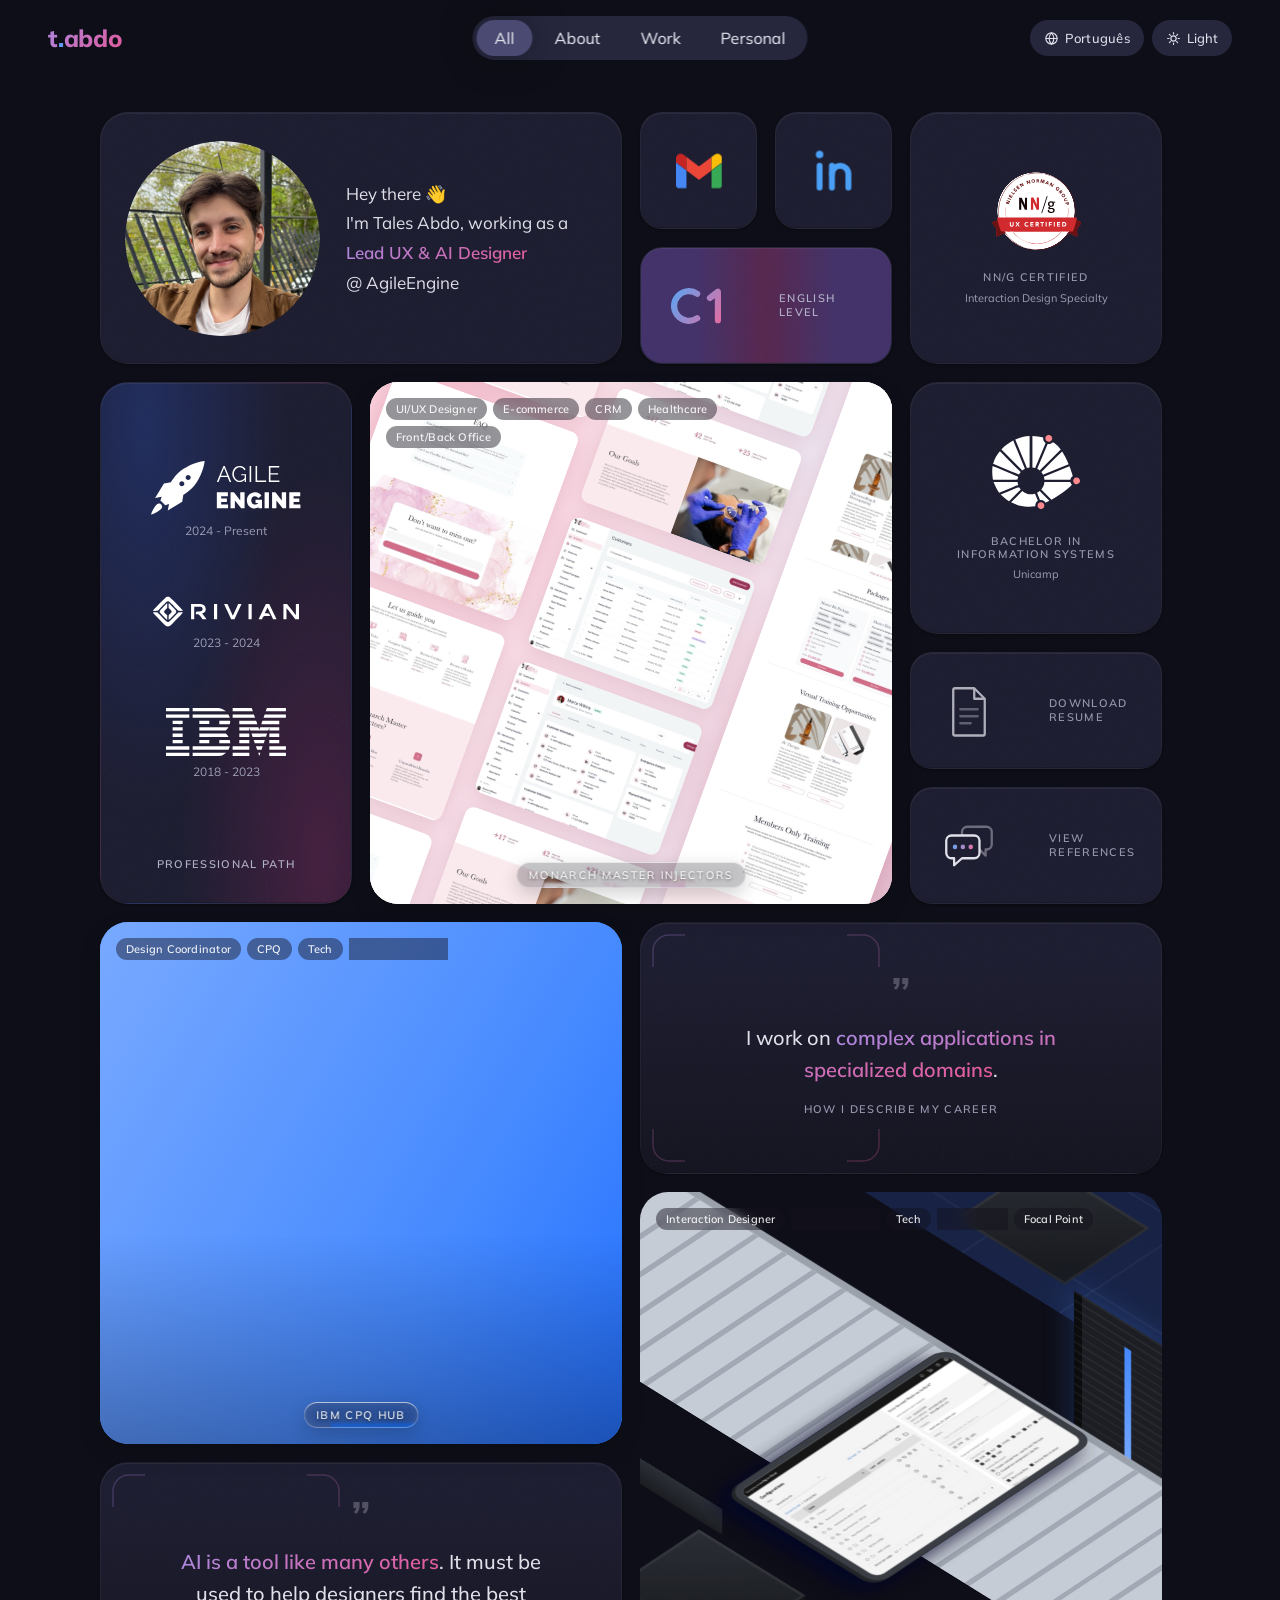
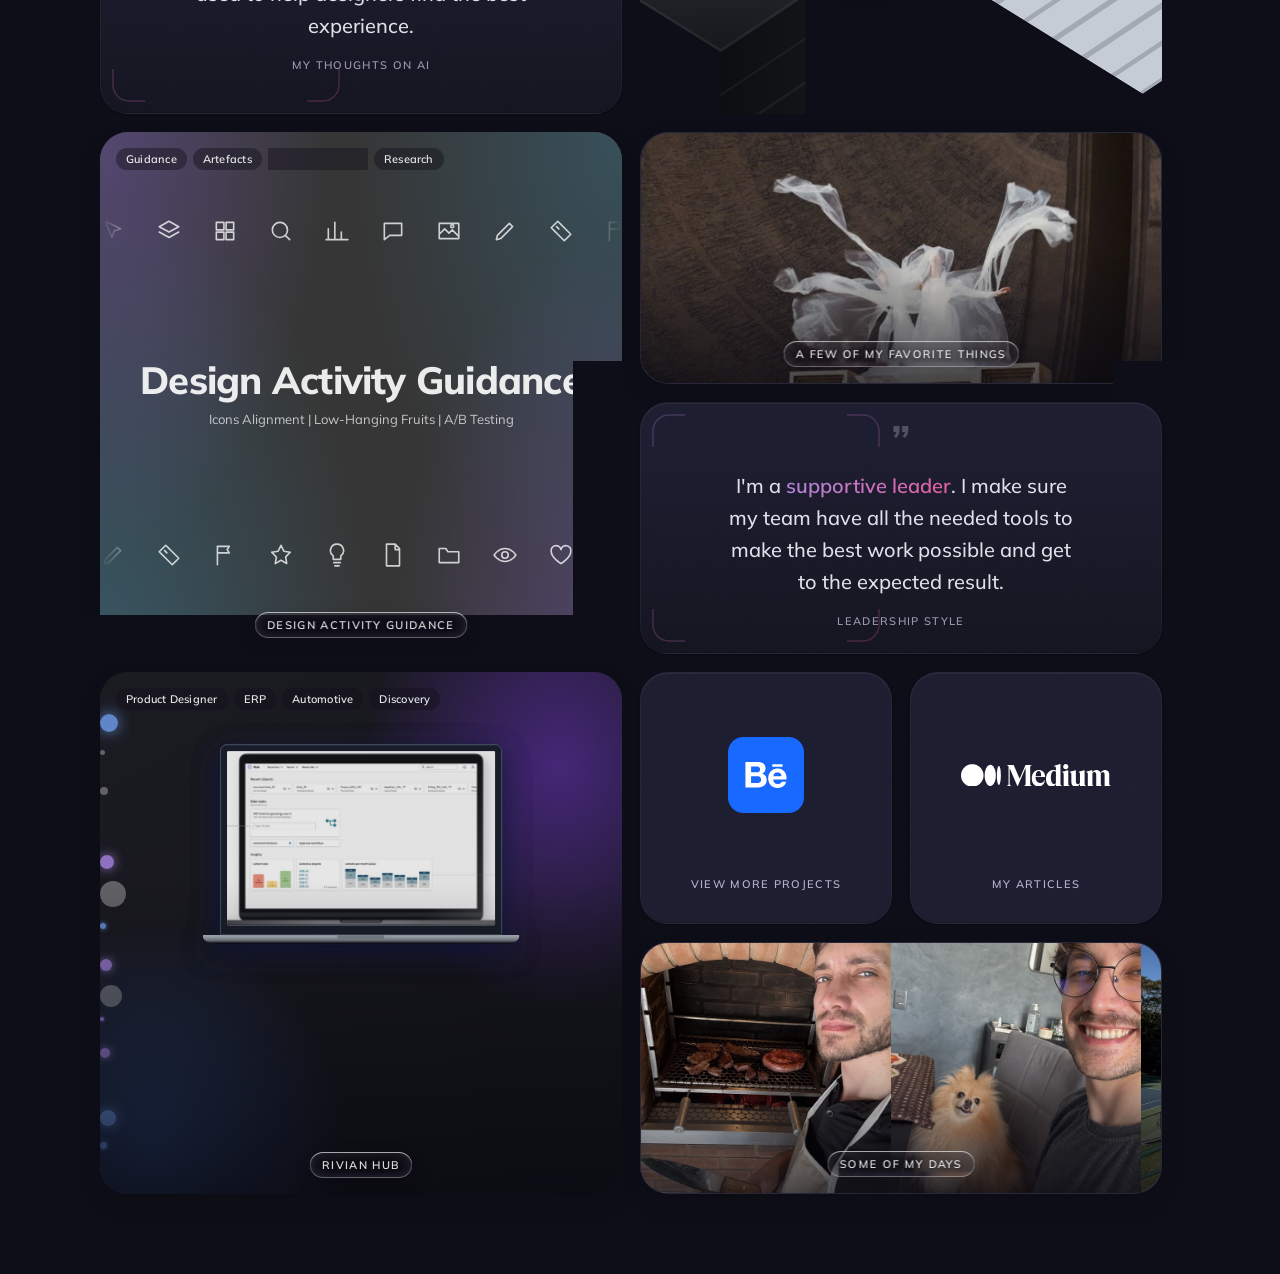
==== commit b78ae65f: "Add the Portuguese version, speed up the page and add link cards Portuguese - Every entry in texts.j" ====
--- a/index.html
+++ b/index.html
@@ -2,11 +2,16 @@
 <html lang="en"><head>
   <meta charset="UTF-8">
   <meta name="viewport" content="width=device-width, initial-scale=1.0">
-  <title data-i18n="meta.title"></title>
-  <meta name="description" content="" data-i18n-attr="content:meta.description">
+  <title data-i18n="meta.title">Tales Abdo — Lead UX &amp; AI Designer · Portfolio</title>
+  <meta name="description" content="Tales Abdo, Lead UX &amp; AI Designer in São Paulo. UX research, product design and interaction design across IBM, Rivian and AgileEngine." data-i18n-attr="content:meta.description">
+  <!-- What a link preview shows (LinkedIn, WhatsApp, Slack) -->
+  <meta property="og:type" content="website">
+  <meta property="og:title" content="Tales Abdo — Lead UX &amp; AI Designer · Portfolio" data-i18n-attr="content:meta.title">
+  <meta property="og:description" content="Tales Abdo, Lead UX &amp; AI Designer in São Paulo. UX research, product design and interaction design across IBM, Rivian and AgileEngine." data-i18n-attr="content:meta.description">
+  <meta name="twitter:card" content="summary">
   <link rel="preconnect" href="https://fonts.googleapis.com">
   <link rel="preconnect" href="https://fonts.gstatic.com" crossorigin="">
-  <link href="https://fonts.googleapis.com/css2?family=Mulish:ital,wght@0,400;0,500;0,600;0,700;0,800;1,400&amp;family=Inter:wght@400;500&amp;family=Rubik:wght@300;400;500;600;700&amp;display=swap" rel="stylesheet">
+  <link href="https://fonts.googleapis.com/css2?family=Mulish:wght@300..800&amp;display=swap" rel="stylesheet">
   <link rel="icon" href="assets/site/favicon.svg" type="image/svg+xml">
   <link rel="stylesheet" href="src/styles/tokens.css">
   <link rel="stylesheet" href="src/styles/base.css">
@@ -14,6 +19,30 @@
   <link rel="stylesheet" href="src/styles/panels.css">
   <link rel="stylesheet" href="src/styles/case-studies.css">
   <link rel="stylesheet" href="src/styles/responsive.css">
+  <!-- Every module the page imports, asked for up front: main.js would otherwise
+       discover them one level at a time. Keep in step with src/scripts/. -->
+  <link rel="modulepreload" href="src/scripts/main.js">
+  <link rel="modulepreload" href="src/content/texts.js">
+  <link rel="modulepreload" href="src/scripts/breakpoints.js">
+  <link rel="modulepreload" href="src/scripts/cards.js">
+  <link rel="modulepreload" href="src/scripts/career.js">
+  <link rel="modulepreload" href="src/scripts/case-nav.js">
+  <link rel="modulepreload" href="src/scripts/cursor.js">
+  <link rel="modulepreload" href="src/scripts/edu.js">
+  <link rel="modulepreload" href="src/scripts/expand.js">
+  <link rel="modulepreload" href="src/scripts/figma-embed.js">
+  <link rel="modulepreload" href="src/scripts/i18n.js">
+  <link rel="modulepreload" href="src/scripts/loader.js">
+  <link rel="modulepreload" href="src/scripts/logos.js">
+  <link rel="modulepreload" href="src/scripts/mirror.js">
+  <link rel="modulepreload" href="src/scripts/motion.js">
+  <link rel="modulepreload" href="src/scripts/nav.js">
+  <link rel="modulepreload" href="src/scripts/pictures.js">
+  <link rel="modulepreload" href="src/scripts/proto-scroll.js">
+  <link rel="modulepreload" href="src/scripts/reveal.js">
+  <link rel="modulepreload" href="src/scripts/ripple.js">
+  <link rel="modulepreload" href="src/scripts/skeleton.js">
+  <link rel="modulepreload" href="src/scripts/theme.js">
   <script>
     // Runs before first paint: apply the saved theme and skip the loader on repeat visits.
     // Without a saved choice the clock decides, as in theme.js: dark from 18:00
@@ -32,7 +61,7 @@
       <svg class="loader-icon" width="40" height="40" viewBox="0 0 24 24" fill="none" stroke="currentColor" stroke-width="1.5" stroke-linecap="round" stroke-linejoin="round">
         <path d="M8 7H4C2.89543 7 2 7.89543 2 9V19C2 20.1046 2.89543 21 4 21H20C21.1046 21 22 20.1046 22 19V9C22 7.89543 21.1046 7 20 7H16M8 7V3.6C8 3.26863 8.26863 3 8.6 3H15.4C15.7314 3 16 3.26863 16 3.6V7M8 7H16"></path>
       </svg>
-      <div class="loader-name" data-i18n="ui.loaderName"></div>
+      <div class="loader-name" data-i18n="ui.loaderName">Tales Abdo</div>
       <div class="loader-bar-track"><div class="loader-bar-fill"></div></div>
       <div class="loader-percent">0%</div>
     </div>
@@ -43,25 +72,25 @@
   <div class="cursor-tooltip" id="cursorTooltip" aria-hidden="true"><span class="cursor-tooltip__bars"></span><span class="cursor-tooltip__label"></span></div>
 
   <nav class="nav" id="nav">
-    <a href="#" class="nav-logo logo-mark" aria-label="" data-i18n-attr="aria-label:nav.ariaLabel">t<span class="logo-dot">.</span>abdo</a>
+    <a href="./" class="nav-logo logo-mark" aria-label="t.abdo — home" data-i18n-attr="href:nav.homeHref;aria-label:nav.ariaLabel">t<span class="logo-dot">.</span>abdo</a>
 
     <div class="nav-pills" id="navPills">
       <div class="nav-pill-indicator" id="navIndicator"></div>
-      <button type="button" class="nav-pill active" data-filter="all" aria-pressed="true" data-tooltip="" data-i18n-attr="data-tooltip:nav.filterAllTooltip" data-i18n="nav.filterAll"></button>
-      <button type="button" class="nav-pill" data-filter="about" aria-pressed="false" data-tooltip="" data-i18n-attr="data-tooltip:nav.filterAboutTooltip" data-i18n="nav.filterAbout"></button>
-      <button type="button" class="nav-pill" data-filter="work" aria-pressed="false" data-tooltip="" data-i18n-attr="data-tooltip:nav.filterWorkTooltip" data-i18n="nav.filterWork"></button>
-      <button type="button" class="nav-pill" data-filter="personal" aria-pressed="false" data-tooltip="" data-i18n-attr="data-tooltip:nav.filterPersonalTooltip" data-i18n="nav.filterPersonal"></button>
+      <button type="button" class="nav-pill active" data-filter="all" aria-pressed="true" data-tooltip="Filter by All" data-i18n-attr="data-tooltip:nav.filterAllTooltip" data-i18n="nav.filterAll">All</button>
+      <button type="button" class="nav-pill" data-filter="about" aria-pressed="false" data-tooltip="Filter by About" data-i18n-attr="data-tooltip:nav.filterAboutTooltip" data-i18n="nav.filterAbout">About</button>
+      <button type="button" class="nav-pill" data-filter="work" aria-pressed="false" data-tooltip="Filter by Work" data-i18n-attr="data-tooltip:nav.filterWorkTooltip" data-i18n="nav.filterWork">Work</button>
+      <button type="button" class="nav-pill" data-filter="personal" aria-pressed="false" data-tooltip="Filter by Personal" data-i18n-attr="data-tooltip:nav.filterPersonalTooltip" data-i18n="nav.filterPersonal">Personal</button>
     </div>
 
     <div class="nav-toggles">
-      <button class="theme-toggle lang-toggle" id="langToggle" type="button" data-tooltip="" aria-label="" aria-disabled="true" data-i18n-attr="data-tooltip:nav.languageToggleTooltip;aria-label:nav.languageToggleAriaLabel">
+      <a class="theme-toggle lang-toggle" id="langToggle" href="pt/" hreflang="pt-BR" lang="pt-BR" data-tooltip="Ver em português" aria-label="Ver o site em português" data-i18n-attr="href:nav.languageHref;hreflang:nav.languageCode;lang:nav.languageCode;data-tooltip:nav.languageToggleTooltip;aria-label:nav.languageToggleAriaLabel">
         <svg class="theme-icon" viewBox="0 0 24 24" fill="none" stroke="currentColor" stroke-width="1.8" stroke-linecap="round" stroke-linejoin="round" aria-hidden="true">
           <circle cx="12" cy="12" r="9"></circle>
           <path d="M3 12h18M12 3c2.5 2.6 3.8 5.6 3.8 9s-1.3 6.4-3.8 9c-2.5-2.6-3.8-5.6-3.8-9S9.5 5.6 12 3z"></path>
         </svg>
-        <span class="lang-label" data-i18n="nav.languageToPortuguese"></span>
-      </button>
-      <button class="theme-toggle" id="themeToggle" data-tooltip="" aria-label="" data-i18n-attr="aria-label:nav.themeToggleAriaLabel">
+        <span class="lang-label" data-i18n="nav.languageLabel">Português</span>
+      </a>
+      <button class="theme-toggle" id="themeToggle" data-tooltip="" aria-label="Toggle dark mode" data-i18n-attr="aria-label:nav.themeToggleAriaLabel">
         <svg class="theme-icon theme-icon--moon" viewBox="0 0 24 24" fill="none" stroke="currentColor" stroke-width="1.8" stroke-linecap="round" stroke-linejoin="round" aria-hidden="true">
           <path d="M20 14.5A8.5 8.5 0 019.5 4a8.5 8.5 0 1010.5 10.5z"></path>
         </svg>
@@ -80,12 +109,12 @@
     <div class="grid" id="grid">
 
       <!-- About -->
-      <article class="bento-card" data-card="about" data-expand="tall" data-expand-maxw="920" data-tooltip="" data-i18n-attr="data-tooltip:cards.about.tooltip">
+      <article class="bento-card" data-card="about" data-expand="tall" data-expand-maxw="920" data-tooltip="About Me" data-i18n-attr="data-tooltip:cards.about.tooltip">
         <div class="about-card-inner">
-          <img width="480" height="480" class="about-avatar" data-morph="about" src="assets/about/profile.png" alt="" data-i18n-attr="alt:cards.about.avatarAlt">
-          <p class="about-bio" data-i18n-html="cards.about.bio"></p>
-        </div>
-        <button class="action-icon" data-tooltip="" aria-label="" data-i18n-attr="data-tooltip:ui.expand;aria-label:cards.about.ariaLabel">
+          <img width="480" height="480" class="about-avatar" data-morph="about" src="assets/about/profile.png" alt="Tales Abdo" data-i18n-attr="alt:cards.about.avatarAlt">
+          <p class="about-bio" data-i18n-html="cards.about.bio"><span class="wave">Hey there 👋</span><br>I'm Tales Abdo, working as a<br><strong>Lead UX & AI Designer</strong><br>@ AgileEngine</p>
+        </div>
+        <button class="action-icon" data-tooltip="Expand" aria-label="Expand about" data-i18n-attr="data-tooltip:ui.expand;aria-label:cards.about.ariaLabel">
           <svg viewBox="0 0 24 24" fill="none" stroke="currentColor" stroke-width="2"><path d="M15 3h6v6M9 21H3v-6M21 3l-7 7M3 21l7-7"></path></svg>
         </button>
       </article>
@@ -93,12 +122,12 @@
       <!-- Contact and English level: three cards sharing one square -->
       <div class="bento-stack" data-slot="stack">
         <!-- Gmail -->
-        <article class="bento-card gmail-card" data-card="gmail" data-copy="talesabd@gmail.com" data-tooltip="" data-i18n-attr="data-tooltip:cards.gmail.tooltip">
-          <button class="action-icon" type="button" aria-label="" data-i18n-attr="aria-label:cards.gmail.ariaLabel">
+        <article class="bento-card gmail-card" data-card="gmail" data-copy="talesabd@gmail.com" data-tooltip="Copy my Email" data-i18n-attr="data-tooltip:cards.gmail.tooltip">
+          <button class="action-icon" type="button" aria-label="Copy my email address" data-i18n-attr="aria-label:cards.gmail.ariaLabel">
             <svg class="gm-copy-icon" viewBox="0 0 24 24" fill="none" stroke="currentColor" stroke-width="2"><rect x="9" y="9" width="12" height="12" rx="2"></rect><path d="M5 15H4a1 1 0 01-1-1V4a1 1 0 011-1h10a1 1 0 011 1v1"></path></svg>
             <span class="gm-copied-text">
               <svg viewBox="0 0 24 24" fill="none" stroke="currentColor" stroke-width="2.5"><path d="M4 12l5 5L20 6"></path></svg>
-              <span data-i18n="cards.gmail.copied"></span>
+              <span data-i18n="cards.gmail.copied">Copied</span>
             </span>
           </button>
           <div class="icon-card-inner">
@@ -113,8 +142,8 @@
         </article>
 
         <!-- LinkedIn -->
-        <article class="bento-card linkedin-card" data-card="linkedin" data-link="https://www.linkedin.com/in/tales-abdo" data-tooltip="" data-i18n-attr="data-tooltip:cards.linkedin.tooltip">
-          <a class="action-icon" href="https://www.linkedin.com/in/tales-abdo" target="_blank" rel="noopener noreferrer" data-tooltip="" aria-label="" data-i18n-attr="data-tooltip:cards.linkedin.actionTooltip;aria-label:cards.linkedin.ariaLabel">
+        <article class="bento-card linkedin-card" data-card="linkedin" data-link="https://www.linkedin.com/in/tales-abdo" data-tooltip="Connect with Me on LinkedIn" data-i18n-attr="data-tooltip:cards.linkedin.tooltip">
+          <a class="action-icon" href="https://www.linkedin.com/in/tales-abdo" target="_blank" rel="noopener noreferrer" data-tooltip="Open LinkedIn" aria-label="Open LinkedIn profile" data-i18n-attr="data-tooltip:cards.linkedin.actionTooltip;aria-label:cards.linkedin.ariaLabel">
             <svg viewBox="0 0 24 24" fill="none" stroke="currentColor" stroke-width="2"><path d="M18 13v6a2 2 0 01-2 2H5a2 2 0 01-2-2V8a2 2 0 012-2h6"></path><path d="M15 3h6v6M10 14L21 3"></path></svg>
           </a>
           <div class="icon-card-inner">
@@ -128,8 +157,8 @@
         </article>
 
         <!-- English level -->
-        <article class="bento-card english-card" data-card="english" data-expand="tall" data-expand-fit data-expand-maxw="1056" data-tooltip="" data-i18n-attr="data-tooltip:cards.english.tooltip">
-          <button class="action-icon" data-tooltip="" aria-label="" data-i18n-attr="data-tooltip:ui.expand;aria-label:cards.english.ariaLabel">
+        <article class="bento-card english-card" data-card="english" data-expand="tall" data-expand-fit data-tooltip="View my English Certificate" data-i18n-attr="data-tooltip:cards.english.tooltip">
+          <button class="action-icon" data-tooltip="Expand" aria-label="Expand English certificate" data-i18n-attr="data-tooltip:ui.expand;aria-label:cards.english.ariaLabel">
             <svg viewBox="0 0 24 24" fill="none" stroke="currentColor" stroke-width="2"><path d="M15 3h6v6M9 21H3v-6M21 3l-7 7M3 21l7-7"></path></svg>
           </button>
           <div class="english-inner">
@@ -143,8 +172,8 @@
               <path class="c1-path" d="M24.7 10.05A12 12 0 1 0 24.7 29.95" style="--len:53;--draw-dur:0.46s;--draw-delay:0.08s"></path>
               <path class="c1-path" d="M35 13.5L41.5 8.5V31.5" style="--len:32;--draw-dur:0.34s;--draw-delay:0.26s"></path>
             </svg>
-            <span class="visually-hidden" data-i18n="cards.english.text"></span>
-            <span class="english-caption" data-i18n="cards.english.caption"></span>
+            <span class="visually-hidden" data-i18n="cards.english.text">C1</span>
+            <span class="english-caption" data-i18n="cards.english.caption">English Level</span>
           </div>
         </article>
       </div>
@@ -152,8 +181,8 @@
       <!-- Resume and references: two wide cards sharing one square -->
       <div class="bento-stack bento-stack--docs" data-slot="docs">
         <!-- Resume download -->
-        <article class="bento-card resume-card" data-card="resume" data-download="assets/docs/Tales-Abdo-CV.pdf" data-tooltip="" data-i18n-attr="data-tooltip:cards.resume.tooltip">
-          <a class="action-icon" href="assets/docs/Tales-Abdo-CV.pdf" download="" data-tooltip="" aria-label="" data-i18n-attr="data-tooltip:cards.resume.actionTooltip;aria-label:cards.resume.ariaLabel">
+        <article class="bento-card resume-card" data-card="resume" data-download="assets/docs/Tales-Abdo-CV.pdf" data-tooltip="Download my Resume" data-i18n-attr="data-tooltip:cards.resume.tooltip">
+          <a class="action-icon" href="assets/docs/Tales-Abdo-CV.pdf" download="" data-tooltip="Download my Resume" aria-label="Download resume" data-i18n-attr="data-tooltip:cards.resume.actionTooltip;aria-label:cards.resume.ariaLabel">
             <svg viewBox="0 0 24 24" fill="none" stroke="currentColor" stroke-width="2" stroke-linecap="round" stroke-linejoin="round"><path d="M12 3v12M7 11l5 5 5-5M5 21h14"></path></svg>
           </a>
           <div class="badge-inner">
@@ -174,14 +203,14 @@
               </g>
             </svg>
             <div class="badge-text">
-              <h3 class="badge-title" data-i18n="cards.resume.title"></h3>
+              <h3 class="badge-title" data-i18n="cards.resume.title">Download Resume</h3>
             </div>
           </div>
         </article>
 
         <!-- References -->
-        <article class="bento-card references-card" data-card="references" data-expand-fit data-tooltip="" data-i18n-attr="data-tooltip:cards.references.tooltip">
-          <button class="action-icon" data-tooltip="" aria-label="" data-i18n-attr="data-tooltip:ui.expand;aria-label:cards.references.ariaLabel">
+        <article class="bento-card references-card" data-card="references" data-expand-fit data-tooltip="View my References" data-i18n-attr="data-tooltip:cards.references.tooltip">
+          <button class="action-icon" data-tooltip="Expand" aria-label="Expand references" data-i18n-attr="data-tooltip:ui.expand;aria-label:cards.references.ariaLabel">
             <svg viewBox="0 0 24 24" fill="none" stroke="currentColor" stroke-width="2"><path d="M15 3h6v6M9 21H3v-6M21 3l-7 7M3 21l7-7"></path></svg>
           </button>
           <div class="badge-inner">
@@ -200,165 +229,185 @@
               <circle class="ref-dot ref-dot--3" cx="34" cy="33" r="2.6"></circle>
             </svg>
             <div class="badge-text">
-              <h3 class="badge-title" data-i18n="cards.references.title"></h3>
+              <h3 class="badge-title" data-i18n="cards.references.title">View References</h3>
             </div>
           </div>
         </article>
       </div>
 
       <!-- Professional Path -->
-      <article class="bento-card path-card" data-card="path" data-expand="full" data-expand-inset="32" data-expand-edge="12" data-tooltip="" data-i18n-attr="data-tooltip:cards.path.tooltip">
-        <ol class="path-card-inner" aria-label="" data-i18n-attr="aria-label:cards.path.listAriaLabel">
+      <article class="bento-card path-card" data-card="path" data-expand="full" data-expand-inset="32" data-expand-edge="12" data-tooltip="View Places I&#x27;ve Been" data-i18n-attr="data-tooltip:cards.path.tooltip">
+        <ol class="path-card-inner" aria-label="Companies" data-i18n-attr="aria-label:cards.path.listAriaLabel">
           <li class="path-stop">
             <span class="career-logo" data-logo="ae"></span>
-            <span class="visually-hidden" data-i18n="cards.path.aeName"></span>
-            <span class="path-stop__years" data-i18n="cards.path.aeYears"></span>
+            <span class="visually-hidden" data-i18n="cards.path.aeName">AgileEngine</span>
+            <span class="path-stop__years" data-i18n="cards.path.aeYears">2024 - Present</span>
           </li>
           <li class="path-stop">
             <span class="career-logo" data-logo="rivian"></span>
-            <span class="visually-hidden" data-i18n="cards.path.rivianName"></span>
-            <span class="path-stop__years" data-i18n="cards.path.rivianYears"></span>
+            <span class="visually-hidden" data-i18n="cards.path.rivianName">Rivian</span>
+            <span class="path-stop__years" data-i18n="cards.path.rivianYears">2023 - 2024</span>
           </li>
           <li class="path-stop">
             <span class="career-logo path-logo--ibm" data-logo="ibm"></span>
-            <span class="visually-hidden" data-i18n="cards.path.ibmName"></span>
-            <span class="path-stop__years" data-i18n="cards.path.ibmYears"></span>
+            <span class="visually-hidden" data-i18n="cards.path.ibmName">IBM</span>
+            <span class="path-stop__years" data-i18n="cards.path.ibmYears">2018 - 2023</span>
           </li>
         </ol>
-        <span class="path-card-label" data-i18n="cards.path.label"></span>
-        <button class="action-icon" data-tooltip="" aria-label="" data-i18n-attr="data-tooltip:ui.expand;aria-label:cards.path.ariaLabel">
+        <span class="path-card-label" data-i18n="cards.path.label">Professional Path</span>
+        <button class="action-icon" data-tooltip="Expand" aria-label="Expand professional path" data-i18n-attr="data-tooltip:ui.expand;aria-label:cards.path.ariaLabel">
           <svg viewBox="0 0 24 24" fill="none" stroke="currentColor" stroke-width="2"><path d="M15 3h6v6M9 21H3v-6M21 3l-7 7M3 21l7-7"></path></svg>
         </button>
       </article>
 
       <!-- A Few of My Favorite Things -->
-      <article class="bento-card photo-card hobbies-card" data-card="hobbies" data-expand="tall" data-expand-maxw="1092" data-tooltip="" data-i18n-attr="data-tooltip:cards.hobbies.tooltip">
+      <article class="bento-card photo-card hobbies-card" data-card="hobbies" data-expand="tall" data-expand-maxw="1092" data-tooltip="View Things That Captivate Me" data-i18n-attr="data-tooltip:cards.hobbies.tooltip">
         <div class="pics-stack" data-slideshow="assets/hobbies/dune.jpg, assets/hobbies/severance.jpg, assets/hobbies/league-of-legends.jpg, assets/hobbies/baldurs-gate-3.jpg">
           <img width="1600" height="900" class="pics-img is-active" src="assets/hobbies/dune.jpg" loading="lazy" alt="">
           <img class="pics-img" alt="">
         </div>
-        <button class="action-icon" data-tooltip="" aria-label="" data-i18n-attr="data-tooltip:ui.expand;aria-label:cards.hobbies.ariaLabel">
+        <button class="action-icon" data-tooltip="Expand" aria-label="Expand a few of my favorite things" data-i18n-attr="data-tooltip:ui.expand;aria-label:cards.hobbies.ariaLabel">
           <svg viewBox="0 0 24 24" fill="none" stroke="currentColor" stroke-width="2"><path d="M15 3h6v6M9 21H3v-6M21 3l-7 7M3 21l7-7"></path></svg>
         </button>
-        <span class="card-label" data-i18n="cards.hobbies.label"></span>
+        <span class="card-label" data-i18n="cards.hobbies.label">A Few of My Favorite Things</span>
       </article>
 
       <!-- Pictures -->
-      <article class="bento-card photo-card pictures-card" data-card="pictures" data-expand="tall" data-expand-maxw="1100" data-tooltip="" data-i18n-attr="data-tooltip:cards.pictures.tooltip">
+      <article class="bento-card photo-card pictures-card" data-card="pictures" data-expand="tall" data-expand-maxw="1100" data-tooltip="View a Little Bit of My Life" data-i18n-attr="data-tooltip:cards.pictures.tooltip">
         <div class="pics-stack pics-stack--flow" id="picsStack" data-flow="pictures"></div>
-        <button class="action-icon" data-tooltip="" aria-label="" data-i18n-attr="data-tooltip:ui.expand;aria-label:cards.pictures.ariaLabel">
+        <button class="action-icon" data-tooltip="Expand" aria-label="Expand some of my days" data-i18n-attr="data-tooltip:ui.expand;aria-label:cards.pictures.ariaLabel">
           <svg viewBox="0 0 24 24" fill="none" stroke="currentColor" stroke-width="2"><path d="M15 3h6v6M9 21H3v-6M21 3l-7 7M3 21l7-7"></path></svg>
         </button>
-        <span class="card-label" data-i18n="cards.pictures.label"></span>
+        <span class="card-label" data-i18n="cards.pictures.label">Some of My Days</span>
       </article>
 
       <!-- NN/g certification -->
-      <article class="bento-card nng-card" data-card="nng" data-expand="tall" data-expand-fit data-expand-maxw="1056" data-tooltip="" data-i18n-attr="data-tooltip:cards.nng.tooltip">
-        <button class="action-icon" data-tooltip="" aria-label="" data-i18n-attr="data-tooltip:ui.expand;aria-label:cards.nng.ariaLabel">
+      <article class="bento-card nng-card" data-card="nng" data-expand="tall" data-expand-fit data-tooltip="View my NN/g Certification" data-i18n-attr="data-tooltip:cards.nng.tooltip">
+        <button class="action-icon" data-tooltip="Expand" aria-label="Expand NN/g certification" data-i18n-attr="data-tooltip:ui.expand;aria-label:cards.nng.ariaLabel">
           <svg viewBox="0 0 24 24" fill="none" stroke="currentColor" stroke-width="2"><path d="M15 3h6v6M9 21H3v-6M21 3l-7 7M3 21l7-7"></path></svg>
         </button>
         <div class="badge-inner">
-          <span class="badge-media nng-logo" data-logo="nng" role="img" aria-label="" data-i18n-attr="aria-label:cards.nng.logoAlt"></span>
+          <span class="badge-media nng-logo" data-logo="nng" role="img" aria-label="Nielsen Norman Group UX Certified badge" data-i18n-attr="aria-label:cards.nng.logoAlt"></span>
           <div class="badge-text">
-            <h3 class="badge-title" data-i18n="cards.nng.title"></h3>
-            <span class="badge-sub" data-i18n="cards.nng.sub"></span>
+            <h3 class="badge-title" data-i18n="cards.nng.title">NN/g Certified</h3>
+            <span class="badge-sub" data-i18n="cards.nng.sub">Interaction Design Specialty</span>
           </div>
         </div>
       </article>
 
       <!-- Bachelor's degree -->
-      <article class="bento-card bachelor-card" data-card="bachelor" data-expand="tall" data-expand-fit data-expand-maxw="1056" data-tooltip="" data-i18n-attr="data-tooltip:cards.bachelor.tooltip">
-        <button class="action-icon" data-tooltip="" aria-label="" data-i18n-attr="data-tooltip:ui.expand;aria-label:cards.bachelor.ariaLabel">
+      <article class="bento-card bachelor-card" data-card="bachelor" data-expand="tall" data-expand-fit data-tooltip="View my Bachelor&#x27;s Degree" data-i18n-attr="data-tooltip:cards.bachelor.tooltip">
+        <button class="action-icon" data-tooltip="Expand" aria-label="Expand bachelor&#x27;s degree" data-i18n-attr="data-tooltip:ui.expand;aria-label:cards.bachelor.ariaLabel">
           <svg viewBox="0 0 24 24" fill="none" stroke="currentColor" stroke-width="2"><path d="M15 3h6v6M9 21H3v-6M21 3l-7 7M3 21l7-7"></path></svg>
         </button>
         <div class="badge-inner">
-          <span class="badge-media bachelor-logo" data-logo="unicamp" role="img" aria-label="" data-i18n-attr="aria-label:cards.bachelor.markAlt"></span>
+          <span class="badge-media bachelor-logo" data-logo="unicamp" role="img" aria-label="Unicamp logo" data-i18n-attr="aria-label:cards.bachelor.markAlt"></span>
           <div class="badge-text">
-            <h3 class="badge-title" data-i18n-html="cards.bachelor.title"></h3>
-            <span class="badge-sub" data-i18n="cards.bachelor.sub"></span>
+            <h3 class="badge-title" data-i18n-html="cards.bachelor.title">Bachelor in<br>Information Systems</h3>
+            <span class="badge-sub" data-i18n="cards.bachelor.sub">Unicamp</span>
           </div>
         </div>
       </article>
 
       <!-- Quote: AI -->
-      <article class="bento-card quote-card" data-card="aiquote" data-expand-theme="quote" data-expand-maxw="760" data-expand-maxh="680" data-tooltip="" data-i18n-attr="data-tooltip:modals.quote.tooltip">
-        <button class="action-icon" data-tooltip="" aria-label="" data-i18n-attr="data-tooltip:modals.quote.tooltip;aria-label:cards.aiquote.ariaLabel">
+      <article class="bento-card quote-card" data-card="aiquote" data-expand-theme="quote" data-expand-maxw="760" data-expand-fit data-tooltip="Read More" data-i18n-attr="data-tooltip:modals.quote.tooltip">
+        <svg class="quote-frame" aria-hidden="true">
+          <defs>
+            <linearGradient id="qf-ink-aiquote" x1="0" y1="0" x2="1" y2="1">
+              <stop offset="0" style="stop-color: var(--color-brand-ink-start)"></stop>
+              <stop offset="1" style="stop-color: var(--color-brand-ink-end)"></stop>
+            </linearGradient>
+            <mask id="qf-corners-aiquote" maskUnits="userSpaceOnUse" x="0" y="0" width="100%" height="100%">
+              <rect class="quote-frame__corner quote-frame__corner--tl"></rect>
+              <rect class="quote-frame__corner quote-frame__corner--tr"></rect>
+              <rect class="quote-frame__corner quote-frame__corner--bl"></rect>
+              <rect class="quote-frame__corner quote-frame__corner--br"></rect>
+            </mask>
+          </defs>
+          <rect class="quote-frame__line" stroke="url(#qf-ink-aiquote)" mask="url(#qf-corners-aiquote)"></rect>
+        </svg>
+        <button class="action-icon" data-tooltip="Read More" aria-label="Expand my thoughts on AI" data-i18n-attr="data-tooltip:modals.quote.tooltip;aria-label:cards.aiquote.ariaLabel">
           <svg viewBox="0 0 24 24" fill="none" stroke="currentColor" stroke-width="2"><path d="M15 3h6v6M9 21H3v-6M21 3l-7 7M3 21l7-7"></path></svg>
         </button>
         <span class="quote-mark" aria-hidden="true">”</span>
-        <p class="quote-text" data-morph="aiquote" data-i18n-html="cards.aiquote.text"></p>
-        <span class="quote-label" data-morph="aiquote-label" data-i18n="cards.aiquote.label"></span>
+        <p class="quote-text" data-morph="aiquote" data-i18n-html="cards.aiquote.text"><strong>AI is a tool like many others</strong>. It must be used to help designers find the best experience.</p>
+        <span class="quote-label" data-morph="aiquote-label" data-i18n="cards.aiquote.label">My Thoughts on AI</span>
       </article>
 
       <!-- Quote: career -->
-      <article class="bento-card quote-card" data-card="careerquote" data-expand-theme="quote" data-expand-maxw="760" data-expand-maxh="780" data-tooltip="" data-i18n-attr="data-tooltip:modals.quote.tooltip">
-        <button class="action-icon" data-tooltip="" aria-label="" data-i18n-attr="data-tooltip:modals.quote.tooltip;aria-label:cards.careerquote.ariaLabel">
+      <article class="bento-card quote-card" data-card="careerquote" data-expand-theme="quote" data-expand-maxw="760" data-expand-fit data-tooltip="Read More" data-i18n-attr="data-tooltip:modals.quote.tooltip">
+        <svg class="quote-frame" aria-hidden="true">
+          <defs>
+            <linearGradient id="qf-ink-careerquote" x1="0" y1="0" x2="1" y2="1">
+              <stop offset="0" style="stop-color: var(--color-brand-ink-start)"></stop>
+              <stop offset="1" style="stop-color: var(--color-brand-ink-end)"></stop>
+            </linearGradient>
+            <mask id="qf-corners-careerquote" maskUnits="userSpaceOnUse" x="0" y="0" width="100%" height="100%">
+              <rect class="quote-frame__corner quote-frame__corner--tl"></rect>
+              <rect class="quote-frame__corner quote-frame__corner--tr"></rect>
+              <rect class="quote-frame__corner quote-frame__corner--bl"></rect>
+              <rect class="quote-frame__corner quote-frame__corner--br"></rect>
+            </mask>
+          </defs>
+          <rect class="quote-frame__line" stroke="url(#qf-ink-careerquote)" mask="url(#qf-corners-careerquote)"></rect>
+        </svg>
+        <button class="action-icon" data-tooltip="Read More" aria-label="Expand how I describe my career" data-i18n-attr="data-tooltip:modals.quote.tooltip;aria-label:cards.careerquote.ariaLabel">
           <svg viewBox="0 0 24 24" fill="none" stroke="currentColor" stroke-width="2"><path d="M15 3h6v6M9 21H3v-6M21 3l-7 7M3 21l7-7"></path></svg>
         </button>
         <span class="quote-mark" aria-hidden="true">”</span>
-        <p class="quote-text" data-morph="careerquote" data-i18n-html="cards.careerquote.text"></p>
-        <span class="quote-label" data-morph="careerquote-label" data-i18n="cards.careerquote.label"></span>
+        <p class="quote-text" data-morph="careerquote" data-i18n-html="cards.careerquote.text">I work on <strong>complex applications in specialized domains</strong>.</p>
+        <span class="quote-label" data-morph="careerquote-label" data-i18n="cards.careerquote.label">How I Describe my Career</span>
       </article>
 
       <!-- Quote: leadership -->
-      <article class="bento-card quote-card" data-card="leadquote" data-expand-theme="quote" data-expand-maxw="760" data-expand-maxh="780" data-tooltip="" data-i18n-attr="data-tooltip:modals.quote.tooltip">
-        <button class="action-icon" data-tooltip="" aria-label="" data-i18n-attr="data-tooltip:modals.quote.tooltip;aria-label:cards.leadquote.ariaLabel">
+      <article class="bento-card quote-card" data-card="leadquote" data-expand-theme="quote" data-expand-maxw="760" data-expand-fit data-tooltip="Read More" data-i18n-attr="data-tooltip:modals.quote.tooltip">
+        <svg class="quote-frame" aria-hidden="true">
+          <defs>
+            <linearGradient id="qf-ink-leadquote" x1="0" y1="0" x2="1" y2="1">
+              <stop offset="0" style="stop-color: var(--color-brand-ink-start)"></stop>
+              <stop offset="1" style="stop-color: var(--color-brand-ink-end)"></stop>
+            </linearGradient>
+            <mask id="qf-corners-leadquote" maskUnits="userSpaceOnUse" x="0" y="0" width="100%" height="100%">
+              <rect class="quote-frame__corner quote-frame__corner--tl"></rect>
+              <rect class="quote-frame__corner quote-frame__corner--tr"></rect>
+              <rect class="quote-frame__corner quote-frame__corner--bl"></rect>
+              <rect class="quote-frame__corner quote-frame__corner--br"></rect>
+            </mask>
+          </defs>
+          <rect class="quote-frame__line" stroke="url(#qf-ink-leadquote)" mask="url(#qf-corners-leadquote)"></rect>
+        </svg>
+        <button class="action-icon" data-tooltip="Read More" aria-label="Expand my leadership style" data-i18n-attr="data-tooltip:modals.quote.tooltip;aria-label:cards.leadquote.ariaLabel">
           <svg viewBox="0 0 24 24" fill="none" stroke="currentColor" stroke-width="2"><path d="M15 3h6v6M9 21H3v-6M21 3l-7 7M3 21l7-7"></path></svg>
         </button>
         <span class="quote-mark" aria-hidden="true">”</span>
-        <p class="quote-text" data-morph="leadquote" data-i18n-html="cards.leadquote.text"></p>
-        <span class="quote-label" data-morph="leadquote-label" data-i18n="cards.leadquote.label"></span>
-      </article>
-
-      <!-- Case study: Mesh (content to come) -->
-      <article class="bento-card project-card mesh-card live-card--light" data-card="mesh" data-expand="full" data-expand-inset="32" data-expand-edge="12" data-tooltip="" data-i18n-attr="data-tooltip:cards.mesh.tooltip">
-        <div class="live-cover" aria-hidden="true">
-          <div class="shot-reel">
-            <div class="shot-row"><div class="shot-track"><span class="mesh-shot mesh-shot--a"></span><span class="mesh-shot mesh-shot--b"></span><span class="mesh-shot mesh-shot--c"></span><span class="mesh-shot mesh-shot--a"></span><span class="mesh-shot mesh-shot--b"></span><span class="mesh-shot mesh-shot--c"></span><span class="mesh-shot mesh-shot--a"></span><span class="mesh-shot mesh-shot--b"></span><span class="mesh-shot mesh-shot--c"></span><span class="mesh-shot mesh-shot--a"></span><span class="mesh-shot mesh-shot--b"></span><span class="mesh-shot mesh-shot--c"></span></div></div>
-            <div class="shot-row"><div class="shot-track"><span class="mesh-shot mesh-shot--c"></span><span class="mesh-shot mesh-shot--a"></span><span class="mesh-shot mesh-shot--b"></span><span class="mesh-shot mesh-shot--c"></span><span class="mesh-shot mesh-shot--a"></span><span class="mesh-shot mesh-shot--b"></span><span class="mesh-shot mesh-shot--c"></span><span class="mesh-shot mesh-shot--a"></span><span class="mesh-shot mesh-shot--b"></span><span class="mesh-shot mesh-shot--c"></span><span class="mesh-shot mesh-shot--a"></span><span class="mesh-shot mesh-shot--b"></span></div></div>
-            <div class="shot-row"><div class="shot-track"><span class="mesh-shot mesh-shot--b"></span><span class="mesh-shot mesh-shot--c"></span><span class="mesh-shot mesh-shot--a"></span><span class="mesh-shot mesh-shot--b"></span><span class="mesh-shot mesh-shot--c"></span><span class="mesh-shot mesh-shot--a"></span><span class="mesh-shot mesh-shot--b"></span><span class="mesh-shot mesh-shot--c"></span><span class="mesh-shot mesh-shot--a"></span><span class="mesh-shot mesh-shot--b"></span><span class="mesh-shot mesh-shot--c"></span><span class="mesh-shot mesh-shot--a"></span></div></div>
-          </div>
-        </div>
-        <div class="mesh-cover">
-          <span class="card-logo mesh-cover-logo" data-logo="mesh" data-logo-variant="light" role="img" aria-label="" data-i18n-attr="aria-label:cards.mesh.coverTitle"></span>
-          <span class="mesh-cover-note" data-i18n="cards.mesh.soon"></span>
-        </div>
-        <div class="card-tags">
-          <span class="card-tag" data-i18n="cards.mesh.tag1"></span>
-          <span class="card-tag" data-i18n="cards.mesh.tag2"></span>
-          <span class="card-tag" data-i18n="cards.mesh.tag3"></span>
-          <span class="card-tag" data-i18n="cards.mesh.tag4"></span>
-          <span class="card-tag" data-i18n="cards.mesh.tag5"></span>
-        </div>
-        <button class="action-icon" data-tooltip="" aria-label="" data-i18n-attr="data-tooltip:cards.mesh.tooltip;aria-label:cards.mesh.ariaLabel">
-          <svg viewBox="0 0 24 24" fill="none" stroke="currentColor" stroke-width="2"><path d="M15 3h6v6M9 21H3v-6M21 3l-7 7M3 21l7-7"></path></svg>
-        </button>
+        <p class="quote-text" data-morph="leadquote" data-i18n-html="cards.leadquote.text">I'm a <strong>supportive leader</strong>. I make sure my team have all the needed tools to make the best work possible and get to the expected result.</p>
+        <span class="quote-label" data-morph="leadquote-label" data-i18n="cards.leadquote.label">Leadership Style</span>
       </article>
 
       <!-- Case study: Educational Design Artifacts -->
-      <article class="bento-card project-card edu-card" data-card="edu" data-expand="full" data-expand-inset="32" data-expand-edge="12" data-tooltip="" data-i18n-attr="data-tooltip:cards.edu.tooltip">
+      <article class="bento-card project-card edu-card" data-card="edu" data-expand="full" data-expand-inset="32" data-expand-edge="12" data-tooltip="View Design Activity Guidance" data-i18n-attr="data-tooltip:cards.edu.tooltip">
         <div class="edu-cover">
           <div class="edu-marquee edu-marquee--left" aria-hidden="true"></div>
           <div class="edu-cover-text">
-            <span class="edu-cover-title" data-i18n="cards.edu.coverTitle"></span>
-            <span class="edu-cover-text-sub" data-i18n="cards.edu.coverText"></span>
+            <span class="edu-cover-title" data-i18n="cards.edu.coverTitle">Design Activity Guidance</span>
+            <span class="edu-cover-text-sub" data-i18n="cards.edu.coverText">Icons Alignment | Low‑Hanging Fruits | A/B Testing</span>
           </div>
           <div class="edu-marquee edu-marquee--right" aria-hidden="true"></div>
         </div>
         <div class="card-tags">
-          <span class="card-tag" data-i18n="cards.edu.tag1"></span>
-          <span class="card-tag" data-i18n="cards.edu.tag2"></span>
-          <span class="card-tag" data-i18n="cards.edu.tag3"></span>
-          <span class="card-tag" data-i18n="cards.edu.tag4"></span>
-        </div>
-        <button class="action-icon" data-tooltip="" aria-label="" data-i18n-attr="data-tooltip:cards.edu.tooltip;aria-label:cards.edu.ariaLabel">
+          <span class="card-tag" data-i18n="cards.edu.tag1">Guidance</span>
+          <span class="card-tag" data-i18n="cards.edu.tag2">Artefacts</span>
+          <span class="card-tag" data-i18n="cards.edu.tag3">Design Process</span>
+          <span class="card-tag" data-i18n="cards.edu.tag4">Research</span>
+        </div>
+        <button class="action-icon" data-tooltip="View Design Activity Guidance" aria-label="Open the Design Activity Guidance case study" data-i18n-attr="data-tooltip:cards.edu.tooltip;aria-label:cards.edu.ariaLabel">
           <svg viewBox="0 0 24 24" fill="none" stroke="currentColor" stroke-width="2"><path d="M15 3h6v6M9 21H3v-6M21 3l-7 7M3 21l7-7"></path></svg>
         </button>
-        <span class="card-label" data-i18n="cards.edu.label"></span>
+        <span class="card-label" data-i18n="cards.edu.label">Design Activity Guidance</span>
       </article>
 
       <!-- Case study: Rivian Hub -->
-      <article class="bento-card project-card hub-card" data-card="hub" data-expand="full" data-expand-inset="32" data-expand-edge="12" data-tooltip="" data-i18n-attr="data-tooltip:cards.hub.tooltip">
+      <article class="bento-card project-card hub-card" data-card="hub" data-expand="full" data-expand-inset="32" data-expand-edge="12" data-tooltip="View Rivian Hub Case" data-i18n-attr="data-tooltip:cards.hub.tooltip">
         <div class="live-cover" aria-hidden="true">
           <div class="live-dots">
             <span class="live-dot" style="--y:8%;--s:18px;--d:26s;--delay:0s"></span>
@@ -381,19 +430,43 @@
           </div>
         </div>
         <div class="card-tags">
-          <span class="card-tag" data-i18n="cards.hub.tag1"></span>
-          <span class="card-tag" data-i18n="cards.hub.tag2"></span>
-          <span class="card-tag" data-i18n="cards.hub.tag3"></span>
-          <span class="card-tag" data-i18n="cards.hub.tag4"></span>
-        </div>
-        <button class="action-icon" data-tooltip="" aria-label="" data-i18n-attr="data-tooltip:cards.hub.tooltip;aria-label:cards.hub.ariaLabel">
+          <span class="card-tag" data-i18n="cards.hub.tag1">Product Designer</span>
+          <span class="card-tag" data-i18n="cards.hub.tag2">ERP</span>
+          <span class="card-tag" data-i18n="cards.hub.tag3">Automotive</span>
+          <span class="card-tag" data-i18n="cards.hub.tag4">Discovery</span>
+        </div>
+        <button class="action-icon" data-tooltip="View Rivian Hub Case" aria-label="Open the Rivian Hub case study" data-i18n-attr="data-tooltip:cards.hub.tooltip;aria-label:cards.hub.ariaLabel">
           <svg viewBox="0 0 24 24" fill="none" stroke="currentColor" stroke-width="2"><path d="M15 3h6v6M9 21H3v-6M21 3l-7 7M3 21l7-7"></path></svg>
         </button>
-        <span class="card-label" data-i18n="cards.hub.label"></span>
+        <span class="card-label" data-i18n="cards.hub.label">Rivian Hub</span>
+      </article>
+
+      <!-- Behance: more projects -->
+      <article class="bento-card link-card behance-card" data-card="behance" data-link="https://www.behance.net/talesabdo" data-tooltip="View More Projects on Behance" data-i18n-attr="data-tooltip:cards.behance.tooltip">
+        <a class="action-icon" href="https://www.behance.net/talesabdo" target="_blank" rel="noopener noreferrer" data-tooltip="Open Behance" aria-label="Open Behance profile" data-i18n-attr="data-tooltip:cards.behance.actionTooltip;aria-label:cards.behance.ariaLabel">
+          <svg viewBox="0 0 24 24" fill="none" stroke="currentColor" stroke-width="2"><path d="M18 13v6a2 2 0 01-2 2H5a2 2 0 01-2-2V8a2 2 0 012-2h6"></path><path d="M15 3h6v6M10 14L21 3"></path></svg>
+        </a>
+        <div class="link-card-inner">
+          <span class="link-card-logo" data-logo="behance"></span>
+          <span class="visually-hidden" data-i18n="cards.behance.name">Behance</span>
+        </div>
+        <span class="path-card-label" data-i18n="cards.behance.label">View More Projects</span>
+      </article>
+
+      <!-- Medium -->
+      <article class="bento-card link-card medium-card" data-card="medium" data-link="https://medium.com/@talesabdo" data-tooltip="View My Articles on Medium" data-i18n-attr="data-tooltip:cards.medium.tooltip">
+        <a class="action-icon" href="https://medium.com/@talesabdo" target="_blank" rel="noopener noreferrer" data-tooltip="Open Medium" aria-label="Open Medium profile" data-i18n-attr="data-tooltip:cards.medium.actionTooltip;aria-label:cards.medium.ariaLabel">
+          <svg viewBox="0 0 24 24" fill="none" stroke="currentColor" stroke-width="2"><path d="M18 13v6a2 2 0 01-2 2H5a2 2 0 01-2-2V8a2 2 0 012-2h6"></path><path d="M15 3h6v6M10 14L21 3"></path></svg>
+        </a>
+        <div class="link-card-inner">
+          <span class="link-card-logo" data-logo="medium"></span>
+          <span class="visually-hidden" data-i18n="cards.medium.name">Medium</span>
+        </div>
+        <span class="path-card-label" data-i18n="cards.medium.label">My Articles</span>
       </article>
 
       <!-- Case study: e-config on Cloud -->
-      <article class="bento-card project-card econfig-card" data-card="econfig" data-expand="full" data-expand-inset="32" data-expand-edge="12" data-tooltip="" data-i18n-attr="data-tooltip:cards.econfig.tooltip">
+      <article class="bento-card project-card econfig-card" data-card="econfig" data-expand="full" data-expand-inset="32" data-expand-edge="12" data-tooltip="View e-config on Cloud Case" data-i18n-attr="data-tooltip:cards.econfig.tooltip">
         <div class="live-cover" aria-hidden="true">
           <div class="belt-stage">
             <span class="belt-ground"></span>
@@ -418,20 +491,20 @@
           </div>
         </div>
         <div class="card-tags">
-          <span class="card-tag" data-i18n="cards.econfig.tag1"></span>
-          <span class="card-tag" data-i18n="cards.econfig.tag2"></span>
-          <span class="card-tag" data-i18n="cards.econfig.tag3"></span>
-          <span class="card-tag" data-i18n="cards.econfig.tag4"></span>
-          <span class="card-tag" data-i18n="cards.econfig.tag5"></span>
-        </div>
-        <button class="action-icon" data-tooltip="" aria-label="" data-i18n-attr="data-tooltip:cards.econfig.tooltip;aria-label:cards.econfig.ariaLabel">
+          <span class="card-tag" data-i18n="cards.econfig.tag1">Interaction Designer</span>
+          <span class="card-tag" data-i18n="cards.econfig.tag2">Configurator</span>
+          <span class="card-tag" data-i18n="cards.econfig.tag3">Tech</span>
+          <span class="card-tag" data-i18n="cards.econfig.tag4">Redesign</span>
+          <span class="card-tag" data-i18n="cards.econfig.tag5">Focal Point</span>
+        </div>
+        <button class="action-icon" data-tooltip="View e-config on Cloud Case" aria-label="Open the e-config on Cloud case study" data-i18n-attr="data-tooltip:cards.econfig.tooltip;aria-label:cards.econfig.ariaLabel">
           <svg viewBox="0 0 24 24" fill="none" stroke="currentColor" stroke-width="2"><path d="M15 3h6v6M9 21H3v-6M21 3l-7 7M3 21l7-7"></path></svg>
         </button>
-        <span class="card-label" data-i18n="cards.econfig.label"></span>
+        <span class="card-label" data-i18n="cards.econfig.label">e-config on Cloud</span>
       </article>
 
       <!-- Case study: Monarch Master Injectors -->
-      <article class="bento-card project-card mmi-card live-card--light" data-card="mmi" data-expand="full" data-expand-inset="32" data-expand-edge="12" data-tooltip="" data-i18n-attr="data-tooltip:cards.mmi.tooltip">
+      <article class="bento-card project-card mmi-card live-card--light" data-card="mmi" data-expand="full" data-expand-inset="32" data-expand-edge="12" data-tooltip="View Monarch Master Injectors Case" data-i18n-attr="data-tooltip:cards.mmi.tooltip">
         <div class="live-cover" aria-hidden="true">
           <div class="screen-reel">
             <div class="screen-col"><div class="screen-track"><img src="assets/projects/mmi/reel/home-guide.jpg" alt="" loading="lazy"><img src="assets/projects/mmi/reel/home-news.jpg" alt="" loading="lazy"><img src="assets/projects/mmi/reel/home-guide.jpg" alt="" loading="lazy"><img src="assets/projects/mmi/reel/home-news.jpg" alt="" loading="lazy"><img src="assets/projects/mmi/reel/home-guide.jpg" alt="" loading="lazy"><img src="assets/projects/mmi/reel/home-news.jpg" alt="" loading="lazy"><img src="assets/projects/mmi/reel/home-guide.jpg" alt="" loading="lazy"><img src="assets/projects/mmi/reel/home-news.jpg" alt="" loading="lazy"><img src="assets/projects/mmi/reel/home-guide.jpg" alt="" loading="lazy"><img src="assets/projects/mmi/reel/home-news.jpg" alt="" loading="lazy"><img src="assets/projects/mmi/reel/home-guide.jpg" alt="" loading="lazy"><img src="assets/projects/mmi/reel/home-news.jpg" alt="" loading="lazy"></div></div>
@@ -440,20 +513,20 @@
           </div>
         </div>
         <div class="card-tags">
-          <span class="card-tag" data-i18n="cards.mmi.tag1"></span>
-          <span class="card-tag" data-i18n="cards.mmi.tag2"></span>
-          <span class="card-tag" data-i18n="cards.mmi.tag3"></span>
-          <span class="card-tag" data-i18n="cards.mmi.tag4"></span>
-          <span class="card-tag" data-i18n="cards.mmi.tag5"></span>
-        </div>
-        <button class="action-icon" data-tooltip="" aria-label="" data-i18n-attr="data-tooltip:cards.mmi.tooltip;aria-label:cards.mmi.ariaLabel">
+          <span class="card-tag" data-i18n="cards.mmi.tag1">UI/UX Designer</span>
+          <span class="card-tag" data-i18n="cards.mmi.tag2">E-commerce</span>
+          <span class="card-tag" data-i18n="cards.mmi.tag3">CRM</span>
+          <span class="card-tag" data-i18n="cards.mmi.tag4">Healthcare</span>
+          <span class="card-tag" data-i18n="cards.mmi.tag5">Front/Back Office</span>
+        </div>
+        <button class="action-icon" data-tooltip="View Monarch Master Injectors Case" aria-label="Open the Monarch Master Injectors case study" data-i18n-attr="data-tooltip:cards.mmi.tooltip;aria-label:cards.mmi.ariaLabel">
           <svg viewBox="0 0 24 24" fill="none" stroke="currentColor" stroke-width="2"><path d="M15 3h6v6M9 21H3v-6M21 3l-7 7M3 21l7-7"></path></svg>
         </button>
-        <span class="card-label" data-i18n="cards.mmi.label"></span>
+        <span class="card-label" data-i18n="cards.mmi.label">Monarch Master Injectors</span>
       </article>
 
       <!-- Case study: CPQ Hub -->
-      <article class="bento-card project-card cpq-card" data-card="cpq" data-expand="full" data-expand-inset="32" data-expand-edge="12" data-tooltip="" data-i18n-attr="data-tooltip:cards.cpq.tooltip">
+      <article class="bento-card project-card cpq-card" data-card="cpq" data-expand="full" data-expand-inset="32" data-expand-edge="12" data-tooltip="View IBM CPQ Hub Case" data-i18n-attr="data-tooltip:cards.cpq.tooltip">
         <div class="live-cover" aria-hidden="true">
           <div class="iso-stage">
             <div class="iso-slot iso-slot--top"><div class="iso-tablet"><img src="assets/projects/cpq/deck/ui-homepage.jpg" alt="" loading="lazy"></div><div class="iso-tablet"><img src="assets/projects/cpq/deck/ui-web-components.jpg" alt="" loading="lazy"></div></div>
@@ -463,21 +536,21 @@
           </div>
         </div>
         <div class="card-tags">
-          <span class="card-tag" data-i18n="cards.cpq.tag1"></span>
-          <span class="card-tag" data-i18n="cards.cpq.tag2"></span>
-          <span class="card-tag" data-i18n="cards.cpq.tag3"></span>
-          <span class="card-tag" data-i18n="cards.cpq.tag4"></span>
-        </div>
-        <button class="action-icon" data-tooltip="" aria-label="" data-i18n-attr="data-tooltip:cards.cpq.tooltip;aria-label:cards.cpq.ariaLabel">
+          <span class="card-tag" data-i18n="cards.cpq.tag1">Design Coordinator</span>
+          <span class="card-tag" data-i18n="cards.cpq.tag2">CPQ</span>
+          <span class="card-tag" data-i18n="cards.cpq.tag3">Tech</span>
+          <span class="card-tag" data-i18n="cards.cpq.tag4">Design System</span>
+        </div>
+        <button class="action-icon" data-tooltip="View IBM CPQ Hub Case" aria-label="Open the IBM CPQ Hub case study" data-i18n-attr="data-tooltip:cards.cpq.tooltip;aria-label:cards.cpq.ariaLabel">
           <svg viewBox="0 0 24 24" fill="none" stroke="currentColor" stroke-width="2"><path d="M15 3h6v6M9 21H3v-6M21 3l-7 7M3 21l7-7"></path></svg>
         </button>
-        <span class="card-label" data-i18n="cards.cpq.label"></span>
+        <span class="card-label" data-i18n="cards.cpq.label">IBM CPQ Hub</span>
       </article>
 
     </div>
   </main>
 
-  <button class="back-to-top" id="backToTop" data-tooltip="" aria-label="" data-i18n-attr="data-tooltip:ui.tooltip;aria-label:ui.ariaLabel">
+  <button class="back-to-top" id="backToTop" data-tooltip="Back to Top" aria-label="Back to top" data-i18n-attr="data-tooltip:ui.tooltip;aria-label:ui.ariaLabel">
     <svg viewBox="0 0 24 24" fill="none" stroke-width="2" stroke-linecap="round" stroke-linejoin="round"><path d="M12 19V5M5 12l7-7 7 7"></path></svg>
   </button>
 
@@ -485,88 +558,87 @@
   <template id="tpl-about">
     <div class="about" data-reveal>
     <header class="about-hero">
-      <img width="480" height="480" class="expand-avatar" data-morph="about" src="assets/about/profile.png" alt="" data-i18n-attr="alt:modals.about.avatarAlt">
+      <img width="480" height="480" class="expand-avatar" data-morph="about" src="assets/about/profile.png" alt="Tales Abdo" data-i18n-attr="alt:modals.about.avatarAlt">
       <div class="about-hero-text">
-        <h2 class="about-name" data-i18n="modals.about.name"></h2>
-        <p class="about-role" data-i18n-html="modals.about.role"></p>
-        <p class="about-location" data-i18n="modals.about.location"></p>
+        <h2 class="about-name" data-i18n="modals.about.name">Tales Abdo</h2>
+        <p class="about-role" data-i18n-html="modals.about.role"><strong>Lead UX & AI Designer</strong> at AgileEngine</p>
+        <p class="about-location" data-i18n="modals.about.location">São Paulo, Brazil</p>
       </div>
     </header>
-    <p class="about-intro" data-i18n-html="modals.about.intro"></p>
+    <p class="about-intro" data-i18n-html="modals.about.intro">UX and product designer with a background in development. I take products from conception to completion, and I do my best work on <strong>complex applications in specialized domains</strong>, where design and technical thinking meet.</p>
 
 
     <section class="about-section about-ai">
-      <h3 class="about-section-title" data-i18n="modals.about.aiTitle"></h3>
-      <p class="about-ai-text" data-i18n="modals.about.aiText"></p>
+      <h3 class="about-section-title" data-i18n="modals.about.aiTitle">An AI-native design workflow</h3>
+      <p class="about-ai-text" data-i18n="modals.about.aiText">Across AgileEngine and m.sh, Claude and Figma agents are part of how I design. They speed up every step, while each output is still shaped and validated by design judgment.</p>
       <ol class="about-steps">
           <li class="about-step">
             <span class="about-step-icon"><svg viewBox="0 0 24 24" fill="none" stroke="currentColor" stroke-width="1.8" stroke-linecap="round" stroke-linejoin="round" aria-hidden="true"><circle cx="11" cy="11" r="6.5"/><path d="M16 16l4.5 4.5"/></svg></span>
-            <h4 data-i18n="modals.about.aiStep1Title"></h4>
-            <p data-i18n="modals.about.aiStep1Text"></p>
+            <h4 data-i18n="modals.about.aiStep1Title">Research</h4>
+            <p data-i18n="modals.about.aiStep1Text">Faster research and competitive benchmarking</p>
           </li>
           <li class="about-step">
             <span class="about-step-icon"><svg viewBox="0 0 24 24" fill="none" stroke="currentColor" stroke-width="1.8" stroke-linecap="round" stroke-linejoin="round" aria-hidden="true"><path d="M7 3.5h7l4 4V20a.5.5 0 01-.5.5h-10.5A.5.5 0 016.5 20V4a.5.5 0 01.5-.5z"/><path d="M9.5 11h5M9.5 14.5h5M9.5 18h3"/></svg></span>
-            <h4 data-i18n="modals.about.aiStep2Title"></h4>
-            <p data-i18n="modals.about.aiStep2Text"></p>
+            <h4 data-i18n="modals.about.aiStep2Title">Requirements</h4>
+            <p data-i18n="modals.about.aiStep2Text">Insights turned into product requirements</p>
           </li>
           <li class="about-step">
             <span class="about-step-icon"><svg viewBox="0 0 24 24" fill="none" stroke="currentColor" stroke-width="1.8" stroke-linecap="round" stroke-linejoin="round" aria-hidden="true"><rect x="3.5" y="4.5" width="17" height="15" rx="2"/><path d="M3.5 9h17M9 9v10.5"/></svg></span>
-            <h4 data-i18n="modals.about.aiStep3Title"></h4>
-            <p data-i18n="modals.about.aiStep3Text"></p>
+            <h4 data-i18n="modals.about.aiStep3Title">UX and UI</h4>
+            <p data-i18n="modals.about.aiStep3Text">From user flows to high-fidelity UI</p>
           </li>
           <li class="about-step">
             <span class="about-step-icon"><svg viewBox="0 0 24 24" fill="none" stroke="currentColor" stroke-width="1.8" stroke-linecap="round" stroke-linejoin="round" aria-hidden="true"><path d="M5 4.5l13 7.5-13 7.5z"/></svg></span>
-            <h4 data-i18n="modals.about.aiStep4Title"></h4>
-            <p data-i18n="modals.about.aiStep4Text"></p>
+            <h4 data-i18n="modals.about.aiStep4Title">Prototypes</h4>
+            <p data-i18n="modals.about.aiStep4Text">Working prototypes, sooner</p>
           </li>
       </ol>
     </section>
 
     <section class="about-section">
-      <h3 class="about-section-title" data-i18n="modals.about.nowTitle"></h3>
+      <h3 class="about-section-title" data-i18n="modals.about.nowTitle">My current role</h3>
       <div class="about-cards">
         <article class="about-card">
           <span class="about-logo" data-logo="ae"></span>
-          <p class="about-card-role" data-i18n="modals.about.aeRole"></p>
-          <p data-i18n="modals.about.aeText"></p>
+          <p class="about-card-role" data-i18n="modals.about.aeRole">Lead UX &amp; AI Designer</p>
+          <p data-i18n="modals.about.aeText">I lead and coordinate design for engineering requests: prototypes, presentations, communication digests and other visual assets. As the main design contact for the engineering representative, I take in every request and split the work between myself and two other designers.</p>
           <div class="about-links">
-            <button class="about-link" type="button" data-open-card="path" data-open-focus="agileengine"><span data-i18n="modals.about.roleDetails"></span><svg viewBox="0 0 24 24" fill="none" stroke="currentColor" stroke-width="2" stroke-linecap="round" stroke-linejoin="round" aria-hidden="true"><path d="M5 12h14M13 6l6 6-6 6"/></svg></button>
+            <button class="about-link" type="button" data-open-card="path" data-open-focus="agileengine"><span data-i18n="modals.about.roleDetails">View Role Details</span><svg viewBox="0 0 24 24" fill="none" stroke="currentColor" stroke-width="2" stroke-linecap="round" stroke-linejoin="round" aria-hidden="true"><path d="M5 12h14M13 6l6 6-6 6"/></svg></button>
           </div>
         </article>
         <article class="about-card">
           <span class="about-logo about-logo--mesh" data-logo="mesh"></span>
-          <p class="about-card-role" data-i18n="modals.about.meshRole"></p>
-          <p data-i18n="modals.about.meshText"></p>
+          <p class="about-card-role" data-i18n="modals.about.meshRole">Client team</p>
+          <p data-i18n="modals.about.meshText">For almost a year I have been designing the experience of a highly secure cryptographic platform, backed by NATO DIANA.</p>
           <div class="about-links">
-            <button class="about-link" type="button" data-open-card="mesh"><span data-i18n="modals.about.meshCase"></span><svg viewBox="0 0 24 24" fill="none" stroke="currentColor" stroke-width="2" stroke-linecap="round" stroke-linejoin="round" aria-hidden="true"><path d="M5 12h14M13 6l6 6-6 6"/></svg></button>
-            <a class="about-link" href="https://m.sh" target="_blank" rel="noopener noreferrer"><span data-i18n="modals.about.meshVisit"></span><svg viewBox="0 0 24 24" fill="none" stroke="currentColor" stroke-width="2" stroke-linecap="round" stroke-linejoin="round" aria-hidden="true"><path d="M14 4h6v6M20 4l-9 9M18 14v5a1 1 0 01-1 1H5a1 1 0 01-1-1V7a1 1 0 011-1h5"/></svg></a>
+            <a class="about-link" href="https://m.sh" target="_blank" rel="noopener noreferrer"><span data-i18n="modals.about.meshVisit">Visit m.sh</span><svg viewBox="0 0 24 24" fill="none" stroke="currentColor" stroke-width="2" stroke-linecap="round" stroke-linejoin="round" aria-hidden="true"><path d="M14 4h6v6M20 4l-9 9M18 14v5a1 1 0 01-1 1H5a1 1 0 01-1-1V7a1 1 0 011-1h5"/></svg></a>
           </div>
         </article>
       </div>
     </section>
 
     <section class="about-section">
-      <h3 class="about-section-title" data-i18n="modals.about.pastTitle"></h3>
+      <h3 class="about-section-title" data-i18n="modals.about.pastTitle">Previous roles</h3>
       <div class="about-cards">
         <article class="about-card">
           <span class="about-logo about-logo--ibm" data-logo="ibm"></span>
-          <p data-i18n="modals.about.ibmText"></p>
+          <p data-i18n="modals.about.ibmText">Coordinated the design team behind IBM's global hardware sales process transformation, recognized with two Bronze Stevie Awards.</p>
           <div class="about-links">
-            <button class="about-link" type="button" data-open-card="path" data-open-focus="ibm-coordinator"><span data-i18n="modals.about.roleDetails"></span><svg viewBox="0 0 24 24" fill="none" stroke="currentColor" stroke-width="2" stroke-linecap="round" stroke-linejoin="round" aria-hidden="true"><path d="M5 12h14M13 6l6 6-6 6"/></svg></button>
+            <button class="about-link" type="button" data-open-card="path" data-open-focus="ibm-coordinator"><span data-i18n="modals.about.roleDetails">View Role Details</span><svg viewBox="0 0 24 24" fill="none" stroke="currentColor" stroke-width="2" stroke-linecap="round" stroke-linejoin="round" aria-hidden="true"><path d="M5 12h14M13 6l6 6-6 6"/></svg></button>
           </div>
         </article>
         <article class="about-card">
           <span class="about-logo about-logo--rivian" data-logo="rivian"></span>
-          <p data-i18n="modals.about.rivianText"></p>
+          <p data-i18n="modals.about.rivianText">Designed three high-density data applications for electrical engineers, in an ecosystem of eight, with teams across the US, India and Europe.</p>
           <div class="about-links">
-            <button class="about-link" type="button" data-open-card="path" data-open-focus="rivian"><span data-i18n="modals.about.roleDetails"></span><svg viewBox="0 0 24 24" fill="none" stroke="currentColor" stroke-width="2" stroke-linecap="round" stroke-linejoin="round" aria-hidden="true"><path d="M5 12h14M13 6l6 6-6 6"/></svg></button>
+            <button class="about-link" type="button" data-open-card="path" data-open-focus="rivian"><span data-i18n="modals.about.roleDetails">View Role Details</span><svg viewBox="0 0 24 24" fill="none" stroke="currentColor" stroke-width="2" stroke-linecap="round" stroke-linejoin="round" aria-hidden="true"><path d="M5 12h14M13 6l6 6-6 6"/></svg></button>
           </div>
         </article>
       </div>
     </section>
 
     <section class="about-contact">
-      <h3 class="about-section-title" data-i18n="modals.about.contactTitle"></h3>
+      <h3 class="about-section-title" data-i18n="modals.about.contactTitle">Find me</h3>
       <div class="about-mirrors bento-stack bento-stack--docs">
         <div data-mirror-card="gmail"></div>
         <div data-mirror-card="linkedin"></div>
@@ -577,18 +649,18 @@
   </template>
 
   <template id="tpl-references">
-    <h2 class="expand-title" data-i18n="modals.references.title"></h2>
-    <p class="hobby-intro" data-i18n="modals.references.intro"></p>
+    <h2 class="expand-title" data-i18n="modals.references.title">References</h2>
+    <p class="hobby-intro" data-i18n="modals.references.intro">People I've worked with who can speak to my work</p>
     <ul class="ref-list">
       <li class="ref-item">
         <img class="ref-photo" width="240" height="240" src="assets/docs/reference-dai-lins.jpg" alt="" loading="lazy">
         <div class="ref-text">
-          <span class="ref-name" data-i18n="modals.references.person1.name"></span>
-          <span class="ref-role" data-i18n="modals.references.person1.role"></span>
-          <p class="ref-desc" data-i18n="modals.references.person1.description"></p>
+          <span class="ref-name" data-i18n="modals.references.person1.name">Dai Lins</span>
+          <span class="ref-role" data-i18n="modals.references.person1.role">Enterprise Architect at Bunge</span>
+          <p class="ref-desc" data-i18n="modals.references.person1.description">Dai was my manager during IBM roles</p>
           <a class="ref-contact ref-contact--link" href="https://br.linkedin.com/in/dailins" target="_blank" rel="noopener noreferrer">
             <svg class="ref-contact__icon" viewBox="0 0 24 24" aria-hidden="true"><rect width="24" height="24" rx="4" fill="#0a66c2"></rect><path fill="#fff" d="M7.1 9.6h2.6V18H7.1zM8.4 5.5a1.5 1.5 0 110 3 1.5 1.5 0 010-3zM11.3 9.6h2.5v1.2h.04c.35-.66 1.2-1.36 2.47-1.36 2.64 0 3.13 1.74 3.13 4V18h-2.6v-4.04c0-.96-.02-2.2-1.34-2.2-1.34 0-1.55 1.05-1.55 2.13V18h-2.6z"></path></svg>
-            <span data-i18n="modals.references.person1.contact"></span>
+            <span data-i18n="modals.references.person1.contact">LinkedIn</span>
           </a>
         </div>
       </li>
@@ -597,172 +669,163 @@
 
   <template id="tpl-path">
     <div class="career-page" data-reveal>
-    <h2 class="expand-title" data-i18n="modals.path.title"></h2>
-    <p class="hobby-intro" data-i18n="modals.path.intro"></p>
+    <h2 class="expand-title" data-i18n="modals.path.title">Professional Path</h2>
+    <p class="hobby-intro" data-i18n="modals.path.intro">Roles that shaped my career</p>
     <div class="career">
       <span class="career-line" aria-hidden="true"></span>
       <article class="career-row" data-focus-id="agileengine">
         <div class="career-meta">
-          <p class="career-role" data-i18n="modals.path.row1.role"></p>
-          <p data-i18n="modals.path.row1.dates"></p>
+          <p class="career-role" data-i18n="modals.path.row1.role">Lead UX &amp; AI Designer</p>
+          <p data-i18n="modals.path.row1.dates">Nov 2024 - Present</p>
         </div>
         <span class="career-dot" aria-hidden="true"></span>
         <div class="career-card">
           <div class="career-main">
             <div class="career-card-head">
-              <a class="career-company" href="https://agileengine.com/" target="_blank" rel="noopener noreferrer" aria-label="" data-i18n-attr="aria-label:modals.path.row1.ariaLabel">
-                <img width="256" height="96" class="career-logo career-logo--light" src="assets/path/aelight.png" alt="" loading="lazy"><img width="256" height="96" class="career-logo career-logo--dark" src="assets/path/aedark.png" alt="" loading="lazy">
+              <a class="career-company" href="https://agileengine.com/" target="_blank" rel="noopener noreferrer" aria-label="AgileEngine" data-i18n-attr="aria-label:modals.path.row1.ariaLabel">
+                <img width="599" height="225" class="career-logo career-logo--light" src="assets/path/ae.svg" alt="" loading="lazy"><img width="599" height="225" class="career-logo career-logo--dark" src="assets/path/ae-dark-color.svg" alt="" loading="lazy">
               </a>
-              <p class="career-location" data-i18n="modals.path.row1.location"></p>
-            </div>
-            <div class="career-tags"><span data-i18n="modals.mmi.head.tag2"></span><span data-i18n="modals.mmi.head.tag3"></span><span data-i18n="modals.mmi.head.tag4"></span><span data-i18n="modals.mmi.head.tag5"></span><span data-i18n="modals.mesh.head.tag2"></span><span data-i18n="modals.mesh.head.tag3"></span><span data-i18n="modals.mesh.head.tag4"></span><span data-i18n="modals.mesh.head.tag5"></span></div>
+              <p class="career-location" data-i18n="modals.path.row1.location">Remote</p>
+            </div>
+            <div class="career-tags"><span data-i18n="modals.mmi.head.tag2">E-commerce</span><span data-i18n="modals.mmi.head.tag3">CRM</span><span data-i18n="modals.mmi.head.tag4">Healthcare</span><span data-i18n="modals.mmi.head.tag5">Front/Back Office</span><span data-i18n="modals.mesh.head.tag4">Design Process Overview</span><span data-i18n="modals.mesh.head.tag5">AI Design</span><span data-i18n="modals.path.row1.tag1">User Research</span><span data-i18n="modals.path.row1.tag2">User flows</span><span data-i18n="modals.path.row1.tag3">Information Architecture</span><span data-i18n="modals.path.row1.tag4">Leadership</span></div>
             <div class="career-desc">
-              <p data-i18n="modals.path.row1.desc1"></p>
-              <p data-i18n="modals.path.row1.desc2"></p>
+              <p data-i18n="modals.path.row1.desc1">AgileEngine is a top-ranking software development company of 300+ people, ranked among the best software developers in DC, Argentina, and Ukraine, with a portfolio of 70+ products for industry-leading brands.</p>
+              <p data-i18n="modals.path.row1.desc2">I'm working on a project that helps users manage and apply for grants, leveraging AI to accelerate the process and reduce human effort and errors — mapping user journeys, running interviews, and designing from wireframes through high-fidelity prototypes.</p>
             </div>
           </div>
           <div class="career-projects">
-            <button class="career-project" type="button" data-open-card="mmi" data-tooltip="" data-i18n-attr="data-tooltip:cards.mmi.tooltip">
-              <span class="visually-hidden" data-i18n="cards.mmi.label"></span>
+            <button class="career-project" type="button" data-open-card="mmi" data-tooltip="View Monarch Master Injectors Case" data-i18n-attr="data-tooltip:cards.mmi.tooltip">
+              <span class="visually-hidden" data-i18n="cards.mmi.label">Monarch Master Injectors</span>
             </button>
-            <button class="career-project" type="button" data-open-card="mesh" data-tooltip="" data-i18n-attr="data-tooltip:cards.mesh.tooltip">
-              <span class="visually-hidden" data-i18n="cards.mesh.label"></span>
-            </button>
-          </div>
-        </div>
-        <div class="career-tags career-tags--legacy"><span class="career-tag--legacy" data-i18n="modals.path.row1.tag1"></span><span class="career-tag--legacy" data-i18n="modals.path.row1.tag2"></span><span class="career-tag--legacy" data-i18n="modals.path.row1.tag3"></span><span class="career-tag--legacy" data-i18n="modals.path.row1.tag4"></span><span class="career-tag--legacy" data-i18n="modals.path.row1.tag5"></span><span class="career-tag--legacy" data-i18n="modals.path.row1.tag6"></span><span class="career-tag--legacy" data-i18n="modals.path.row1.tag7"></span><span class="career-tag--legacy" data-i18n="modals.path.row1.tag8"></span></div>
+          </div>
+        </div>
       </article>
       <article class="career-row" data-focus-id="rivian">
         <div class="career-meta">
-          <p class="career-role" data-i18n="modals.path.row2.role"></p>
-          <p data-i18n="modals.path.row2.dates"></p>
+          <p class="career-role" data-i18n="modals.path.row2.role">Senior Product Designer</p>
+          <p data-i18n="modals.path.row2.dates">Apr 2023 - Jul 2024</p>
         </div>
         <span class="career-dot" aria-hidden="true"></span>
         <div class="career-card">
           <div class="career-main">
             <div class="career-card-head">
-              <a class="career-company" href="https://www.rivian.com/" target="_blank" rel="noopener noreferrer" aria-label="" data-i18n-attr="aria-label:modals.path.row2.ariaLabel">
+              <a class="career-company" href="https://www.rivian.com/" target="_blank" rel="noopener noreferrer" aria-label="Rivian" data-i18n-attr="aria-label:modals.path.row2.ariaLabel">
                 <img width="966" height="202" class="career-logo career-logo--rivian career-logo--light" src="assets/path/rivian.svg" alt="" loading="lazy"><img width="966" height="202" class="career-logo career-logo--rivian career-logo--dark" src="assets/path/rivian-dark.svg" alt="" loading="lazy">
               </a>
-              <p class="career-location" data-i18n="modals.path.row2.location"></p>
-            </div>
-            <div class="career-tags"><span data-i18n="modals.hub.head.tag2"></span><span data-i18n="modals.hub.head.tag3"></span><span data-i18n="modals.hub.head.tag4"></span></div>
+              <p class="career-location" data-i18n="modals.path.row2.location">Remote — contracted by Turing</p>
+            </div>
+            <div class="career-tags"><span data-i18n="modals.hub.head.tag2">ERP</span><span data-i18n="modals.hub.head.tag3">Automotive</span><span data-i18n="modals.hub.head.tag4">Discovery</span><span data-i18n="modals.path.row2.tag1">Design System</span><span data-i18n="modals.path.row2.tag2">Complex Applications</span><span data-i18n="modals.path.row2.tag3">High-density data</span><span data-i18n="modals.path.row2.tag4">Specialized Domains</span><span data-i18n="modals.path.row2.tag5">Electrical industry</span></div>
             <div class="career-desc">
-              <p data-i18n="modals.path.row2.desc1"></p>
-              <p data-i18n="modals.path.row2.desc2"></p>
+              <p data-i18n="modals.path.row2.desc1">Rivian is an American electric vehicle manufacturer worth more than $14 billion with over 10,000 employees. I worked remotely as a senior product designer on complex, high-density data applications for electrical engineers.</p>
+              <p data-i18n="modals.path.row2.desc2">I led design for 8 applications end-to-end, applied the Rivian Design System across the board, and collaborated daily with international teams from the USA, India, and Europe, gathering feedback that improved the experience for 3,000+ users.</p>
             </div>
           </div>
           <div class="career-projects">
-            <button class="career-project" type="button" data-open-card="hub" data-tooltip="" data-i18n-attr="data-tooltip:cards.hub.tooltip">
-              <span class="visually-hidden" data-i18n="cards.hub.label"></span>
+            <button class="career-project" type="button" data-open-card="hub" data-tooltip="View Rivian Hub Case" data-i18n-attr="data-tooltip:cards.hub.tooltip">
+              <span class="visually-hidden" data-i18n="cards.hub.label">Rivian Hub</span>
             </button>
           </div>
         </div>
-        <div class="career-tags career-tags--legacy"><span class="career-tag--legacy" data-i18n="modals.path.row2.tag1"></span><span class="career-tag--legacy" data-i18n="modals.path.row2.tag2"></span><span class="career-tag--legacy" data-i18n="modals.path.row2.tag3"></span><span class="career-tag--legacy" data-i18n="modals.path.row2.tag4"></span><span class="career-tag--legacy" data-i18n="modals.path.row2.tag5"></span><span class="career-tag--legacy" data-i18n="modals.path.row2.tag6"></span></div>
       </article>
       <article class="career-row" data-focus-id="ibm-coordinator">
         <div class="career-meta">
-          <p class="career-role" data-i18n="modals.path.row3.role"></p>
-          <p data-i18n="modals.path.row3.dates"></p>
+          <p class="career-role" data-i18n="modals.path.row3.role">Design Coordinator</p>
+          <p data-i18n="modals.path.row3.dates">Sep 2020 - Mar 2023</p>
         </div>
         <span class="career-dot" aria-hidden="true"></span>
         <div class="career-card">
           <div class="career-main">
             <div class="career-card-head">
-              <a class="career-company" href="https://www.ibm.com/" target="_blank" rel="noopener noreferrer" aria-label="" data-i18n-attr="aria-label:modals.path.row3.ariaLabel">
-                <img width="239" height="96" class="career-logo career-logo--ibm career-logo--light" src="assets/path/ibmlight.png" alt="" loading="lazy"><img width="239" height="96" class="career-logo career-logo--ibm career-logo--dark" src="assets/path/ibmdark.png" alt="" loading="lazy">
+              <a class="career-company" href="https://www.ibm.com/" target="_blank" rel="noopener noreferrer" aria-label="IBM" data-i18n-attr="aria-label:modals.path.row3.ariaLabel">
+                <img width="950" height="381" class="career-logo career-logo--ibm career-logo--light" src="assets/path/ibm.svg" alt="" loading="lazy"><img width="950" height="381" class="career-logo career-logo--ibm career-logo--dark" src="assets/path/ibm-dark.svg" alt="" loading="lazy">
               </a>
-              <p class="career-location" data-i18n="modals.path.row3.location"></p>
-            </div>
-            <div class="career-tags"><span data-i18n="modals.cpq.head.tag2"></span><span data-i18n="modals.cpq.head.tag3"></span><span data-i18n="modals.cpq.head.tag4"></span><span data-i18n="modals.econfig.head.tag2"></span><span data-i18n="modals.econfig.head.tag4"></span><span data-i18n="modals.econfig.head.tag5"></span></div>
+              <p class="career-location" data-i18n="modals.path.row3.location">São Paulo, Brazil</p>
+            </div>
+            <div class="career-tags"><span data-i18n="modals.cpq.head.tag2">CPQ</span><span data-i18n="modals.cpq.head.tag3">Tech</span><span data-i18n="modals.cpq.head.tag4">Design System</span><span data-i18n="modals.econfig.head.tag2">Configurator</span><span data-i18n="modals.econfig.head.tag4">Redesign</span><span data-i18n="modals.econfig.head.tag5">Focal Point</span><span data-i18n="modals.path.row3.tag1">Design Ops</span><span data-i18n="modals.path.row3.tag2">Project management</span><span data-i18n="modals.path.row3.tag3">Stakeholder management</span><span data-i18n="modals.path.row3.tag4">User Research</span><span data-i18n="modals.path.row3.tag5">Mentoring</span><span data-i18n="modals.path.row3.tag6">Leadership</span></div>
             <div class="career-desc">
-              <p data-i18n="modals.path.row3.desc1"></p>
-              <p data-i18n="modals.path.row3.desc2"></p>
+              <p data-i18n="modals.path.row3.desc1">IBM is a global technology company worth more than $174 billion with over 345,000 employees. As design coordinator on IBM's global hardware sales process transformation, I was involved in the design process for 10+ internal and B2B applications used by over 7,000 employees and business partners.</p>
+              <p data-i18n="modals.path.row3.desc2">I coordinated the work of 5 other designers, prioritized the backlog to keep design from bottlenecking delivery, ran user research to advocate for users in strategic decisions, and mentored junior designers.</p>
             </div>
           </div>
           <div class="career-projects">
-            <button class="career-project" type="button" data-open-card="cpq" data-tooltip="" data-i18n-attr="data-tooltip:cards.cpq.tooltip">
-              <span class="visually-hidden" data-i18n="cards.cpq.label"></span>
+            <button class="career-project" type="button" data-open-card="cpq" data-tooltip="View IBM CPQ Hub Case" data-i18n-attr="data-tooltip:cards.cpq.tooltip">
+              <span class="visually-hidden" data-i18n="cards.cpq.label">IBM CPQ Hub</span>
             </button>
-            <button class="career-project" type="button" data-open-card="econfig" data-tooltip="" data-i18n-attr="data-tooltip:cards.econfig.tooltip">
-              <span class="visually-hidden" data-i18n="cards.econfig.label"></span>
+            <button class="career-project" type="button" data-open-card="econfig" data-tooltip="View e-config on Cloud Case" data-i18n-attr="data-tooltip:cards.econfig.tooltip">
+              <span class="visually-hidden" data-i18n="cards.econfig.label">e-config on Cloud</span>
             </button>
           </div>
         </div>
-        <div class="career-tags career-tags--legacy"><span class="career-tag--legacy" data-i18n="modals.path.row3.tag1"></span><span class="career-tag--legacy" data-i18n="modals.path.row3.tag2"></span><span class="career-tag--legacy" data-i18n="modals.path.row3.tag3"></span><span class="career-tag--legacy" data-i18n="modals.path.row3.tag4"></span><span class="career-tag--legacy" data-i18n="modals.path.row3.tag5"></span><span class="career-tag--legacy" data-i18n="modals.path.row3.tag6"></span><span class="career-tag--legacy" data-i18n="modals.path.row3.tag7"></span><span class="career-tag--legacy" data-i18n="modals.path.row3.tag8"></span></div>
       </article>
       <article class="career-row">
         <div class="career-meta">
-          <p class="career-role" data-i18n="modals.path.row4.role"></p>
-          <p data-i18n="modals.path.row4.dates"></p>
+          <p class="career-role" data-i18n="modals.path.row4.role">User Experience Designer</p>
+          <p data-i18n="modals.path.row4.dates">Sep 2019 - Aug 2020</p>
         </div>
         <span class="career-dot" aria-hidden="true"></span>
         <div class="career-card">
           <div class="career-main">
             <div class="career-card-head">
-              <a class="career-company" href="https://www.ibm.com/" target="_blank" rel="noopener noreferrer" aria-label="" data-i18n-attr="aria-label:modals.path.row4.ariaLabel">
-                <img width="239" height="96" class="career-logo career-logo--ibm career-logo--light" src="assets/path/ibmlight.png" alt="" loading="lazy"><img width="239" height="96" class="career-logo career-logo--ibm career-logo--dark" src="assets/path/ibmdark.png" alt="" loading="lazy">
+              <a class="career-company" href="https://www.ibm.com/" target="_blank" rel="noopener noreferrer" aria-label="IBM" data-i18n-attr="aria-label:modals.path.row4.ariaLabel">
+                <img width="950" height="381" class="career-logo career-logo--ibm career-logo--light" src="assets/path/ibm.svg" alt="" loading="lazy"><img width="950" height="381" class="career-logo career-logo--ibm career-logo--dark" src="assets/path/ibm-dark.svg" alt="" loading="lazy">
               </a>
-              <p class="career-location" data-i18n="modals.path.row4.location"></p>
-            </div>
-            <div class="career-tags"><span data-i18n="modals.edu.head.tag1"></span><span data-i18n="modals.edu.head.tag2"></span><span data-i18n="modals.edu.head.tag3"></span><span data-i18n="modals.edu.head.tag4"></span></div>
+              <p class="career-location" data-i18n="modals.path.row4.location">São Paulo, Brazil</p>
+            </div>
+            <div class="career-tags"><span data-i18n="modals.edu.head.tag1">Guidance</span><span data-i18n="modals.edu.head.tag2">Artefacts</span><span data-i18n="modals.edu.head.tag3">Design Process</span><span data-i18n="modals.edu.head.tag4">Research</span><span data-i18n="modals.path.row4.tag1">User-centered design</span><span data-i18n="modals.path.row4.tag2">Process-centered design</span><span data-i18n="modals.path.row4.tag3">Information Architecture</span><span data-i18n="modals.path.row4.tag4">Design Thinking</span><span data-i18n="modals.path.row4.tag5">Accessibility</span><span data-i18n="modals.path.row4.tag6">Agile methodologies</span><span data-i18n="modals.path.row4.tag7">B2B</span><span data-i18n="modals.path.row4.tag8">Responsiveness</span><span data-i18n="modals.path.row4.tag9">Pixel perfect</span><span data-i18n="modals.path.row4.tag10">Discovery</span></div>
             <div class="career-desc">
-              <p data-i18n="modals.path.row4.desc1"></p>
-              <p data-i18n="modals.path.row4.desc2"></p>
+              <p data-i18n="modals.path.row4.desc1">As part of an international cross-functional team, I helped unify the user experience across IBM's global hardware sales program applications, working toward a single, connected process.</p>
+              <p data-i18n="modals.path.row4.desc2">I produced 200+ screens across 5+ applications in Figma using Scrum and Kanban, contributing to a 20% reduction in sales cycle time and a 30% reduction in support tickets.</p>
             </div>
           </div>
           <div class="career-projects">
-            <button class="career-project" type="button" data-open-card="edu" data-tooltip="" data-i18n-attr="data-tooltip:cards.edu.tooltip">
-              <span class="visually-hidden" data-i18n="cards.edu.label"></span>
+            <button class="career-project" type="button" data-open-card="edu" data-tooltip="View Design Activity Guidance" data-i18n-attr="data-tooltip:cards.edu.tooltip">
+              <span class="visually-hidden" data-i18n="cards.edu.label">Design Activity Guidance</span>
             </button>
           </div>
         </div>
-        <div class="career-tags career-tags--legacy"><span class="career-tag--legacy" data-i18n="modals.path.row4.tag1"></span><span class="career-tag--legacy" data-i18n="modals.path.row4.tag2"></span><span class="career-tag--legacy" data-i18n="modals.path.row4.tag3"></span><span class="career-tag--legacy" data-i18n="modals.path.row4.tag4"></span><span class="career-tag--legacy" data-i18n="modals.path.row4.tag5"></span><span class="career-tag--legacy" data-i18n="modals.path.row4.tag6"></span><span class="career-tag--legacy" data-i18n="modals.path.row4.tag7"></span><span class="career-tag--legacy" data-i18n="modals.path.row4.tag8"></span></div>
       </article>
       <article class="career-row">
         <div class="career-meta">
-          <p class="career-role" data-i18n="modals.path.row5.role"></p>
-          <p data-i18n="modals.path.row5.dates"></p>
+          <p class="career-role" data-i18n="modals.path.row5.role">Web Development / Design Intern</p>
+          <p data-i18n="modals.path.row5.dates">Apr 2018 - Sep 2019</p>
         </div>
         <span class="career-dot" aria-hidden="true"></span>
         <div class="career-card">
           <div class="career-main">
             <div class="career-card-head">
-              <a class="career-company" href="https://www.ibm.com/" target="_blank" rel="noopener noreferrer" aria-label="" data-i18n-attr="aria-label:modals.path.row5.ariaLabel">
-                <img width="239" height="96" class="career-logo career-logo--ibm career-logo--light" src="assets/path/ibmlight.png" alt="" loading="lazy"><img width="239" height="96" class="career-logo career-logo--ibm career-logo--dark" src="assets/path/ibmdark.png" alt="" loading="lazy">
+              <a class="career-company" href="https://www.ibm.com/" target="_blank" rel="noopener noreferrer" aria-label="IBM" data-i18n-attr="aria-label:modals.path.row5.ariaLabel">
+                <img width="950" height="381" class="career-logo career-logo--ibm career-logo--light" src="assets/path/ibm.svg" alt="" loading="lazy"><img width="950" height="381" class="career-logo career-logo--ibm career-logo--dark" src="assets/path/ibm-dark.svg" alt="" loading="lazy">
               </a>
-              <p class="career-location" data-i18n="modals.path.row5.location"></p>
+              <p class="career-location" data-i18n="modals.path.row5.location">São Paulo, Brazil</p>
             </div>
           
             <div class="career-desc">
-              <p data-i18n="modals.path.row5.desc1"></p>
-              <p data-i18n="modals.path.row5.desc2"></p>
-            </div>
-          </div>
-        </div>
-        <div class="career-tags career-tags--legacy"><span class="career-tag--legacy" data-i18n="modals.path.row5.tag1"></span><span class="career-tag--legacy" data-i18n="modals.path.row5.tag2"></span><span class="career-tag--legacy" data-i18n="modals.path.row5.tag3"></span><span class="career-tag--legacy" data-i18n="modals.path.row5.tag4"></span></div>
+              <p data-i18n="modals.path.row5.desc1">Worked in front-end and back-end web development and as a UX designer within an agile team, supporting B2B applications for IBM hardware orders.</p>
+              <p data-i18n="modals.path.row5.desc2">Used technologies such as Vue, React, Node.js, Sass, SQL, GitHub, and Docker, working with blue/green deployment and TDD.</p>
+            </div>
+          </div>
+        </div>
       </article>
       <article class="career-row">
         <div class="career-meta">
-          <p class="career-role" data-i18n="modals.path.row6.role"></p>
-          <p data-i18n="modals.path.row6.dates"></p>
+          <p class="career-role" data-i18n="modals.path.row6.role">Undergraduate Student Researcher</p>
+          <p data-i18n="modals.path.row6.dates">Aug 2017 - Jul 2018</p>
         </div>
         <span class="career-dot" aria-hidden="true"></span>
         <div class="career-card">
           <div class="career-main">
             <div class="career-card-head">
-              <a class="career-company" href="https://www.unicamp.br/" target="_blank" rel="noopener noreferrer" aria-label="" data-i18n-attr="aria-label:modals.path.row6.ariaLabel">
-                <img width="320" height="339" class="career-logo career-logo--mono" src="assets/path/unicamp.png" alt="" loading="lazy">
+              <a class="career-company" href="https://www.unicamp.br/" target="_blank" rel="noopener noreferrer" aria-label="Unicamp" data-i18n-attr="aria-label:modals.path.row6.ariaLabel">
+                <img width="304" height="322" class="career-logo career-logo--mono" src="assets/path/unicamp.svg" alt="" loading="lazy">
               </a>
-              <p class="career-location" data-i18n="modals.path.row6.location"></p>
+              <p class="career-location" data-i18n="modals.path.row6.location">Campinas, São Paulo, Brazil</p>
             </div>
           
             <div class="career-desc">
-              <p data-i18n="modals.path.row6.desc1"></p>
-            </div>
-          </div>
-        </div>
-        <div class="career-tags career-tags--legacy"><span class="career-tag--legacy" data-i18n="modals.path.row6.tag1"></span><span class="career-tag--legacy" data-i18n="modals.path.row6.tag2"></span><span class="career-tag--legacy" data-i18n="modals.path.row6.tag3"></span><span class="career-tag--legacy" data-i18n="modals.path.row6.tag4"></span></div>
+              <p data-i18n="modals.path.row6.desc1">Research at Unicamp's Pró-Reitoria de Pesquisa, seeking applications and algorithms to aid in the comparison of conceptual maps.</p>
+            </div>
+          </div>
+        </div>
       </article>
     </div>
     </div>
@@ -771,51 +834,39 @@
   <template id="tpl-aiquote">
     <article class="quote-modal">
       <span class="quote-mark" aria-hidden="true">&rdquo;</span>
-      <p class="quote-modal-text" data-morph="aiquote" data-i18n-html="cards.aiquote.text"></p>
+      <p class="quote-modal-text" data-morph="aiquote" data-i18n-html="cards.aiquote.text"><strong>AI is a tool like many others</strong>. It must be used to help designers find the best experience.</p>
       <div class="quote-modal-description">
-        <p data-i18n="modals.aiquote.description1"></p>
-        <p data-i18n="modals.aiquote.description2"></p>
-        <p data-i18n="modals.aiquote.description3"></p>
-      </div>
-      <span class="quote-label" data-morph="aiquote-label" data-i18n="cards.aiquote.label"></span>
+        <p data-i18n="modals.aiquote.description1">AI speeds up the design process and leads to a better understanding of users. Even without the usual resources, whether access to users or budget, it makes research possible, among other things.</p>
+        <p data-i18n="modals.aiquote.description2">It also makes it possible to build on knowledge that is already well established, which avoids rework and unnecessary steps. AI is here to make processes easier, more efficient and more precise.</p>
+        <p data-i18n="modals.aiquote.description3">Still, it remains the designers' role to be critical of AI outputs to make sure the real user and business needs are met.</p>
+      </div>
+      <span class="quote-label" data-morph="aiquote-label" data-i18n="cards.aiquote.label">My Thoughts on AI</span>
     </article>
   </template>
 
   <template id="tpl-careerquote">
     <article class="quote-modal">
       <span class="quote-mark" aria-hidden="true">&rdquo;</span>
-      <p class="quote-modal-text" data-morph="careerquote" data-i18n-html="cards.careerquote.text"></p>
+      <p class="quote-modal-text" data-morph="careerquote" data-i18n-html="cards.careerquote.text">I work on <strong>complex applications in specialized domains</strong>.</p>
       <div class="quote-modal-description">
-        <p data-i18n="modals.careerquote.description1"></p>
-        <p data-i18n="modals.careerquote.description2"></p>
-        <p data-i18n="modals.careerquote.description3"></p>
-      </div>
-      <span class="quote-label" data-morph="careerquote-label" data-i18n="cards.careerquote.label"></span>
+        <p data-i18n="modals.careerquote.description1">Since I started working at IBM, I have been drawn to interaction design and to how systems and users behave, interact and depend on one another.</p>
+        <p data-i18n="modals.careerquote.description2">My first two roles were at large technology companies, where I designed for complex industries, from selling hardware to helping electrical engineers with work that is already hard on its own. The goal was always to remove as much complexity as possible or, at least, to move it from the user flows into the system.</p>
+        <p data-i18n="modals.careerquote.description3">At AgileEngine, I have been able to explore different kinds of systems, all of them still complex in one form or another, from back-office tools to multiple identity management systems.</p>
+      </div>
+      <span class="quote-label" data-morph="careerquote-label" data-i18n="cards.careerquote.label">How I Describe my Career</span>
     </article>
   </template>
 
   <template id="tpl-leadquote">
     <article class="quote-modal">
       <span class="quote-mark" aria-hidden="true">&rdquo;</span>
-      <p class="quote-modal-text" data-morph="leadquote" data-i18n-html="cards.leadquote.text"></p>
+      <p class="quote-modal-text" data-morph="leadquote" data-i18n-html="cards.leadquote.text">I'm a <strong>supportive leader</strong>. I make sure my team have all the needed tools to make the best work possible and get to the expected result.</p>
       <div class="quote-modal-description">
-        <p data-i18n="modals.leadquote.description1"></p>
-        <p data-i18n="modals.leadquote.description2"></p>
-        <p data-i18n="modals.leadquote.description3"></p>
-      </div>
-      <span class="quote-label" data-morph="leadquote-label" data-i18n="cards.leadquote.label"></span>
-    </article>
-  </template>
-
-  <template id="tpl-mesh">
-    <article class="cs-deck">
-      <header class="cs-head">
-        <div class="cs-tags">
-          <span data-i18n="modals.mesh.head.tag1"></span><span data-i18n="modals.mesh.head.tag2"></span><span data-i18n="modals.mesh.head.tag3"></span><span data-i18n="modals.mesh.head.tag4"></span><span data-i18n="modals.mesh.head.tag5"></span><div class="cs-logo" data-logo="mesh" role="img" aria-label="" data-i18n-attr="aria-label:cards.mesh.label"></div>
-        </div>
-        <h1 class="cs-title" data-i18n="modals.mesh.head.title"></h1>
-        <p class="cs-lede" data-i18n="modals.mesh.head.lede"></p>
-      </header>
+        <p data-i18n="modals.leadquote.description1">I believe the whole is greater than the sum of its parts. A team can achieve far more than just one person, but for it to work in sync and in harmony, the leader has to meet the needs of every member.</p>
+        <p data-i18n="modals.leadquote.description2">That takes judgment, and understanding what is really going on before acting. A leader who supports their designers creates the right environment for the team to move forward, and the business results follow.</p>
+        <p data-i18n="modals.leadquote.description3">I care about the people on my teams as much as I care about the company: a team that feels supported delivers better work, and better work is what achieves the business goals and keeps the business profitable.</p>
+      </div>
+      <span class="quote-label" data-morph="leadquote-label" data-i18n="cards.leadquote.label">Leadership Style</span>
     </article>
   </template>
 
@@ -823,30 +874,30 @@
     <article class="cs-deck edu-case">
       <header class="cs-head">
         <div class="cs-tags">
-          <span data-i18n="modals.edu.head.tag1"></span><span data-i18n="modals.edu.head.tag2"></span><span data-i18n="modals.edu.head.tag3"></span><span data-i18n="modals.edu.head.tag4"></span>
-        </div>
-        <h1 class="cs-title" data-i18n="modals.edu.head.title"></h1>
-        <p class="cs-lede" data-i18n-html="modals.edu.head.lede"></p>
+          <span data-i18n="modals.edu.head.tag1">Guidance</span><span data-i18n="modals.edu.head.tag2">Artefacts</span><span data-i18n="modals.edu.head.tag3">Design Process</span><span data-i18n="modals.edu.head.tag4">Research</span>
+        </div>
+        <h1 class="cs-title" data-i18n="modals.edu.head.title">Design Activity Guidance</h1>
+        <p class="cs-lede" data-i18n-html="modals.edu.head.lede">Guides to teach how to execute some simple, but useful<br class="br-desktop">design activities to accelerate any design process</p>
       </header>
 
-      <div class="case-switch" role="tablist" aria-label="" data-i18n-attr="aria-label:modals.edu.switchLabel">
+      <div class="case-switch" role="tablist" aria-label="Pick a guide" data-i18n-attr="aria-label:modals.edu.switchLabel">
         <span class="case-switch-indicator" aria-hidden="true"></span>
-        <button class="case-tab active" type="button" role="tab" aria-selected="true" data-case="icons" data-i18n="modals.edu.icons.tab"></button>
-        <button class="case-tab" type="button" role="tab" aria-selected="false" data-case="lhf" data-i18n="modals.edu.lhf.tab"></button>
-        <button class="case-tab" type="button" role="tab" aria-selected="false" data-case="ab" data-i18n="modals.edu.ab.tab"></button>
+        <button class="case-tab active" type="button" role="tab" aria-selected="true" data-case="icons" data-i18n="modals.edu.icons.tab">Icons Alignment</button>
+        <button class="case-tab" type="button" role="tab" aria-selected="false" data-case="lhf" data-i18n="modals.edu.lhf.tab">Low-Hanging Fruits</button>
+        <button class="case-tab" type="button" role="tab" aria-selected="false" data-case="ab" data-i18n="modals.edu.ab.tab">A/B Testing</button>
       </div>
 
       <div class="case-panel" data-case-panel="icons">
-        <img width="1600" height="503" src="assets/projects/edu/icons-head.jpg" alt="" loading="lazy" data-i18n-attr="alt:modals.edu.icons.headAlt">
-        <img width="1600" height="3946" src="assets/projects/edu/icons-body.jpg" alt="" loading="lazy" data-i18n-attr="alt:modals.edu.icons.bodyAlt">
+        <img width="1600" height="503" src="assets/projects/edu/icons-head.jpg" alt="Icons Alignment, design activity guidance" loading="lazy" data-i18n-attr="alt:modals.edu.icons.headAlt">
+        <img width="1600" height="3946" src="assets/projects/edu/icons-body.jpg" alt="Step by step guide to align icons across an application landscape" loading="lazy" data-i18n-attr="alt:modals.edu.icons.bodyAlt">
       </div>
       <div class="case-panel" data-case-panel="lhf">
-        <img width="1600" height="503" src="assets/projects/edu/lhf-head.jpg" alt="" loading="lazy" data-i18n-attr="alt:modals.edu.lhf.headAlt">
-        <img width="1600" height="4915" src="assets/projects/edu/lhf-body.jpg" alt="" loading="lazy" data-i18n-attr="alt:modals.edu.lhf.bodyAlt">
+        <img width="1600" height="503" src="assets/projects/edu/lhf-head.jpg" alt="Low-Hanging Fruits, design activity guidance" loading="lazy" data-i18n-attr="alt:modals.edu.lhf.headAlt">
+        <img width="1600" height="4915" src="assets/projects/edu/lhf-body.jpg" alt="Step by step guide to find, rank and fix quick experience problems" loading="lazy" data-i18n-attr="alt:modals.edu.lhf.bodyAlt">
       </div>
       <div class="case-panel" data-case-panel="ab">
-        <img width="1600" height="503" src="assets/projects/edu/ab-head.jpg" alt="" loading="lazy" data-i18n-attr="alt:modals.edu.ab.headAlt">
-        <img width="1600" height="3700" src="assets/projects/edu/ab-body.jpg" alt="" loading="lazy" data-i18n-attr="alt:modals.edu.ab.bodyAlt">
+        <img width="1600" height="503" src="assets/projects/edu/ab-head.jpg" alt="A/B Testing, demonstration" loading="lazy" data-i18n-attr="alt:modals.edu.ab.headAlt">
+        <img width="1600" height="3700" src="assets/projects/edu/ab-body.jpg" alt="Demonstration of an A/B test, from the two proposals to the results" loading="lazy" data-i18n-attr="alt:modals.edu.ab.bodyAlt">
       </div>
     </article>
   </template>
@@ -855,76 +906,76 @@
     <article class="cs">
       <header class="cs-head">
         <div class="cs-tags">
-          <span data-i18n="modals.hub.head.tag1"></span><span data-i18n="modals.hub.head.tag2"></span><span data-i18n="modals.hub.head.tag3"></span><span data-i18n="modals.hub.head.tag4"></span><div class="cs-logo" data-logo="rivian" role="img" aria-label="" data-i18n-attr="aria-label:cards.hub.logoLabel"></div>
-        </div>
-        <h1 class="cs-title" data-i18n="modals.hub.head.title"></h1>
-        <p class="cs-lede" data-i18n="modals.hub.head.lede"></p>
+          <span data-i18n="modals.hub.head.tag1">Product Designer</span><span data-i18n="modals.hub.head.tag2">ERP</span><span data-i18n="modals.hub.head.tag3">Automotive</span><span data-i18n="modals.hub.head.tag4">Discovery</span><div class="cs-logo" data-logo="rivian" role="img" aria-label="Rivian" data-i18n-attr="aria-label:cards.hub.logoLabel"></div>
+        </div>
+        <h1 class="cs-title" data-i18n="modals.hub.head.title">Rivian Hub</h1>
+        <p class="cs-lede" data-i18n="modals.hub.head.lede">Rivian Hub is an application created to help more than 3,000 employees get their jobs done faster and reduce friction throughout the electric car production cycle. Engineering, manufacturing, supply chain and quality each worked in their own platforms, with overlapping features and repeated investment in things that already existed somewhere else. I mapped the capabilities, the roles and the information flow across that landscape, then designed a single place to reach all of it.</p>
       </header>
 
       <figure class="cs-figure cs-figure--hero">
-        <img width="2000" height="1265" src="assets/projects/hub/hero.jpg" alt="" data-i18n-attr="alt:modals.hub.head.heroAlt">
+        <img width="2000" height="1265" src="assets/projects/hub/hero.jpg" alt="Rivian Hub dashboard with tasks, quick search and recent objects" data-i18n-attr="alt:modals.hub.head.heroAlt">
       </figure>
 
       <div class="cs-stack">
         <div class="cs-stack-part">
-          <img width="1600" height="1206" src="assets/projects/hub/1.jpg" alt="" loading="lazy" data-i18n-attr="alt:modals.hub.img1Alt">
-          <h2 class="cs-section-title cs-anchor" style="top:6.0%" data-i18n="modals.hub.section1"></h2>
+          <img width="1600" height="1206" src="assets/projects/hub/1.jpg" alt="Overview, problem statement and goal, with the Rivian Hub welcome screen" loading="lazy" data-i18n-attr="alt:modals.hub.img1Alt">
+          <h2 class="cs-section-title cs-anchor" style="top:6.0%" data-i18n="modals.hub.section1">Overview</h2>
         </div>
         <div class="cs-stack-part">
-          <img width="1600" height="3663" src="assets/projects/hub/2.jpg" alt="" loading="lazy" data-i18n-attr="alt:modals.hub.img2Alt">
-          <h2 class="cs-section-title cs-anchor" style="top:3.0%" data-i18n="modals.hub.section2"></h2>
-          <h2 class="cs-section-title cs-anchor" style="top:50.0%" data-i18n="modals.hub.section3"></h2>
+          <img width="1600" height="3663" src="assets/projects/hub/2.jpg" alt="Onboarding flow and the capabilities analysis across the application landscape" loading="lazy" data-i18n-attr="alt:modals.hub.img2Alt">
+          <h2 class="cs-section-title cs-anchor" style="top:3.0%" data-i18n="modals.hub.section2">Onboard Flow</h2>
+          <h2 class="cs-section-title cs-anchor" style="top:50.0%" data-i18n="modals.hub.section3">Capabilities Analysis</h2>
         </div>
         <div class="cs-stack-part">
-          <img width="1600" height="2714" src="assets/projects/hub/3.jpg" alt="" loading="lazy" data-i18n-attr="alt:modals.hub.img3Alt">
-          <h2 class="cs-section-title cs-anchor" style="top:4.2%" data-i18n="modals.hub.section4"></h2>
-          <h2 class="cs-section-title cs-anchor" style="top:52.0%" data-i18n="modals.hub.section5"></h2>
+          <img width="1600" height="2714" src="assets/projects/hub/3.jpg" alt="Information architecture and the user roles by domain area" loading="lazy" data-i18n-attr="alt:modals.hub.img3Alt">
+          <h2 class="cs-section-title cs-anchor" style="top:4.2%" data-i18n="modals.hub.section4">Information Architecture</h2>
+          <h2 class="cs-section-title cs-anchor" style="top:52.0%" data-i18n="modals.hub.section5">User Roles</h2>
         </div>
         <div class="cs-stack-part">
-          <img width="1600" height="6455" src="assets/projects/hub/4.jpg" alt="" loading="lazy" data-i18n-attr="alt:modals.hub.img4Alt">
-          <h2 class="cs-section-title cs-anchor" style="top:0.2%" data-i18n="modals.hub.section6"></h2>
+          <img width="1600" height="6455" src="assets/projects/hub/4.jpg" alt="Rivian Hub interfaces, from the welcome flow to search, profiles and insights" loading="lazy" data-i18n-attr="alt:modals.hub.img4Alt">
+          <h2 class="cs-section-title cs-anchor" style="top:0.2%" data-i18n="modals.hub.section6">Interfaces</h2>
         </div>
       </div>
       <section class="cs-section cs-section--live">
-        <h2 class="cs-section-title" data-i18n="modals.hub.prototype.title"></h2>
-        <p class="cs-text" data-i18n="modals.hub.prototype.text"></p>
-        <div class="case-switch" data-switch-pinned role="tablist" aria-label="" data-i18n-attr="aria-label:modals.hub.prototype.switchLabel">
+        <h2 class="cs-section-title" data-i18n="modals.hub.prototype.title">Explore the Interface</h2>
+        <p class="cs-text" data-i18n="modals.hub.prototype.text">Pick a part of the application to see it.</p>
+        <div class="case-switch" data-switch-pinned role="tablist" aria-label="Parts of the application" data-i18n-attr="aria-label:modals.hub.prototype.switchLabel">
           <span class="case-switch-indicator" aria-hidden="true"></span>
-          <button class="case-tab active" type="button" role="tab" aria-selected="true" data-case="onboarding" data-i18n="modals.hub.prototype.onboarding"></button>
-          <button class="case-tab" type="button" role="tab" aria-selected="false" data-case="home" data-i18n="modals.hub.prototype.home"></button>
-          <button class="case-tab" type="button" role="tab" aria-selected="false" data-case="insights" data-i18n="modals.hub.prototype.insights"></button>
-          <button class="case-tab" type="button" role="tab" aria-selected="false" data-case="access" data-i18n="modals.hub.prototype.access"></button>
-          <button class="case-tab" type="button" role="tab" aria-selected="false" data-case="details" data-i18n="modals.hub.prototype.details"></button>
-          <button class="case-tab" type="button" role="tab" aria-selected="false" data-case="production" data-i18n="modals.hub.prototype.production"></button>
+          <button class="case-tab active" type="button" role="tab" aria-selected="true" data-case="onboarding" data-i18n="modals.hub.prototype.onboarding">Onboarding</button>
+          <button class="case-tab" type="button" role="tab" aria-selected="false" data-case="home" data-i18n="modals.hub.prototype.home">Home</button>
+          <button class="case-tab" type="button" role="tab" aria-selected="false" data-case="insights" data-i18n="modals.hub.prototype.insights">Insights</button>
+          <button class="case-tab" type="button" role="tab" aria-selected="false" data-case="access" data-i18n="modals.hub.prototype.access">Access Control</button>
+          <button class="case-tab" type="button" role="tab" aria-selected="false" data-case="details" data-i18n="modals.hub.prototype.details">Object Details</button>
+          <button class="case-tab" type="button" role="tab" aria-selected="false" data-case="production" data-i18n="modals.hub.prototype.production">Production Control</button>
         </div>
         <div class="case-panel" data-case-panel="onboarding">
           <figure class="cs-live" data-figma="">
-            <img width="1260" height="713" src="assets/projects/hub/screens/onboarding.jpg" alt="" loading="lazy" data-i18n-attr="alt:modals.hub.prototype.onboardingAlt">
+            <img width="1260" height="713" src="assets/projects/hub/screens/onboarding.jpg" alt="Onboarding that suggests the tasks to start with" loading="lazy" data-i18n-attr="alt:modals.hub.prototype.onboardingAlt">
           </figure>
         </div>
         <div class="case-panel" data-case-panel="home">
           <figure class="cs-live" data-figma="">
-            <img width="1260" height="703" src="assets/projects/hub/screens/home.jpg" alt="" loading="lazy" data-i18n-attr="alt:modals.hub.prototype.homeAlt">
+            <img width="1260" height="703" src="assets/projects/hub/screens/home.jpg" alt="Home with tasks, quick search and recent objects" loading="lazy" data-i18n-attr="alt:modals.hub.prototype.homeAlt">
           </figure>
         </div>
         <div class="case-panel" data-case-panel="insights">
           <figure class="cs-live" data-figma="">
-            <img width="1260" height="703" src="assets/projects/hub/screens/insights.jpg" alt="" loading="lazy" data-i18n-attr="alt:modals.hub.prototype.insightsAlt">
+            <img width="1260" height="703" src="assets/projects/hub/screens/insights.jpg" alt="Dashboard with defect metrics and charts" loading="lazy" data-i18n-attr="alt:modals.hub.prototype.insightsAlt">
           </figure>
         </div>
         <div class="case-panel" data-case-panel="access">
           <figure class="cs-live" data-figma="">
-            <img width="1260" height="717" src="assets/projects/hub/screens/access.jpg" alt="" loading="lazy" data-i18n-attr="alt:modals.hub.prototype.accessAlt">
+            <img width="1260" height="717" src="assets/projects/hub/screens/access.jpg" alt="User access requests and permissions" loading="lazy" data-i18n-attr="alt:modals.hub.prototype.accessAlt">
           </figure>
         </div>
         <div class="case-panel" data-case-panel="details">
           <figure class="cs-live" data-figma="">
-            <img width="1260" height="717" src="assets/projects/hub/screens/details.jpg" alt="" loading="lazy" data-i18n-attr="alt:modals.hub.prototype.detailsAlt">
+            <img width="1260" height="717" src="assets/projects/hub/screens/details.jpg" alt="Part details with comments and audit history" loading="lazy" data-i18n-attr="alt:modals.hub.prototype.detailsAlt">
           </figure>
         </div>
         <div class="case-panel" data-case-panel="production">
           <figure class="cs-live" data-figma="">
-            <img width="1260" height="720" src="assets/projects/hub/screens/production.jpg" alt="" loading="lazy" data-i18n-attr="alt:modals.hub.prototype.productionAlt">
+            <img width="1260" height="720" src="assets/projects/hub/screens/production.jpg" alt="Production control chart and table" loading="lazy" data-i18n-attr="alt:modals.hub.prototype.productionAlt">
           </figure>
         </div>
       </section>
@@ -935,75 +986,75 @@
     <article class="cs">
       <header class="cs-head">
         <div class="cs-tags">
-          <span data-i18n="modals.econfig.head.tag1"></span><span data-i18n="modals.econfig.head.tag2"></span><span data-i18n="modals.econfig.head.tag3"></span><span data-i18n="modals.econfig.head.tag4"></span><span data-i18n="modals.econfig.head.tag5"></span><div class="cs-logo" data-logo="ibm" role="img" aria-label="" data-i18n-attr="aria-label:cards.econfig.logoLabel"></div>
-        </div>
-        <h1 class="cs-title" data-i18n="modals.econfig.head.title"></h1>
-        <p class="cs-lede" data-i18n-html="modals.econfig.head.lede"></p>
+          <span data-i18n="modals.econfig.head.tag1">Interaction Designer</span><span data-i18n="modals.econfig.head.tag2">Configurator</span><span data-i18n="modals.econfig.head.tag3">Tech</span><span data-i18n="modals.econfig.head.tag4">Redesign</span><span data-i18n="modals.econfig.head.tag5">Focal Point</span><div class="cs-logo" data-logo="ibm" role="img" aria-label="IBM" data-i18n-attr="aria-label:cards.econfig.logoLabel"></div>
+        </div>
+        <h1 class="cs-title" data-i18n="modals.econfig.head.title">IBM e-config on Cloud Redesign</h1>
+        <p class="cs-lede" data-i18n-html="modals.econfig.head.lede">A complete redesign of a legacy IBM hardware configurator application, impacting more than <strong>10,000 IBMers and partners</strong>.<br>The redesign was a success, significantly improving the global IBM hardware sales experience, with the <strong>NPS increasing from 6 to 8.5 in just one month</strong>.</p>
       </header>
 
       <div class="cs-stack">
         <div class="cs-stack-part">
-          <img width="1600" height="3413" src="assets/projects/econfig/2.jpg" alt="" loading="lazy" data-i18n-attr="alt:modals.econfig.img2Alt">
-          <h2 class="cs-section-title cs-anchor" style="top:4.3%" data-i18n="modals.econfig.section1"></h2>
-          <h2 class="cs-section-title cs-anchor" style="top:38.2%" data-i18n="modals.econfig.section2"></h2>
-          <h2 class="cs-section-title cs-anchor" style="top:55.5%" data-i18n="modals.econfig.section3"></h2>
-          <h2 class="cs-section-title cs-anchor" style="top:79.7%" data-i18n="modals.econfig.section4"></h2>
+          <img width="1600" height="3413" src="assets/projects/econfig/2.jpg" alt="About the project, why it was redesigned, the results and my participation" loading="lazy" data-i18n-attr="alt:modals.econfig.img2Alt">
+          <h2 class="cs-section-title cs-anchor" style="top:4.3%" data-i18n="modals.econfig.section1">About This Project</h2>
+          <h2 class="cs-section-title cs-anchor" style="top:38.2%" data-i18n="modals.econfig.section2">Why Redesign e-config?</h2>
+          <h2 class="cs-section-title cs-anchor" style="top:55.5%" data-i18n="modals.econfig.section3">Redesign Results</h2>
+          <h2 class="cs-section-title cs-anchor" style="top:79.7%" data-i18n="modals.econfig.section4">My Participation</h2>
         </div>
         <div class="cs-stack-part">
-          <img width="1600" height="1195" src="assets/projects/econfig/3.jpg" alt="" loading="lazy" data-i18n-attr="alt:modals.econfig.img3Alt">
-          <h2 class="cs-section-title cs-anchor" style="top:8.4%" data-i18n="modals.econfig.section5"></h2>
+          <img width="1600" height="1195" src="assets/projects/econfig/3.jpg" alt="The four steps of the design process, from understanding to development handoff" loading="lazy" data-i18n-attr="alt:modals.econfig.img3Alt">
+          <h2 class="cs-section-title cs-anchor" style="top:8.4%" data-i18n="modals.econfig.section5">Design Process</h2>
         </div>
         <div class="cs-stack-part">
-          <img width="1600" height="1538" src="assets/projects/econfig/4.jpg" alt="" loading="lazy" data-i18n-attr="alt:modals.econfig.img4Alt">
-          <h2 class="cs-section-title cs-anchor" style="top:5.8%" data-i18n="modals.econfig.section6"></h2>
+          <img width="1600" height="1538" src="assets/projects/econfig/4.jpg" alt="Design strategy: intention, target users, technical constraints, tasks and success factors" loading="lazy" data-i18n-attr="alt:modals.econfig.img4Alt">
+          <h2 class="cs-section-title cs-anchor" style="top:5.8%" data-i18n="modals.econfig.section6">Design Strategy</h2>
         </div>
         <div class="cs-stack-part">
-          <img width="1600" height="943" src="assets/projects/econfig/5.jpg" alt="" loading="lazy" data-i18n-attr="alt:modals.econfig.img5Alt">
-          <h2 class="cs-section-title cs-anchor" style="top:10.8%" data-i18n="modals.econfig.section7"></h2>
+          <img width="1600" height="943" src="assets/projects/econfig/5.jpg" alt="User groups, sellers and tech sales, with their tasks and responsibilities" loading="lazy" data-i18n-attr="alt:modals.econfig.img5Alt">
+          <h2 class="cs-section-title cs-anchor" style="top:10.8%" data-i18n="modals.econfig.section7">User Groups</h2>
         </div>
         <div class="cs-stack-part">
-          <img width="1600" height="2339" src="assets/projects/econfig/6.jpg" alt="" loading="lazy" data-i18n-attr="alt:modals.econfig.img6Alt">
-          <h2 class="cs-section-title cs-anchor" style="top:4.2%" data-i18n="modals.econfig.section8"></h2>
+          <img width="1600" height="2339" src="assets/projects/econfig/6.jpg" alt="Design system: color, typography and iconography" loading="lazy" data-i18n-attr="alt:modals.econfig.img6Alt">
+          <h2 class="cs-section-title cs-anchor" style="top:4.2%" data-i18n="modals.econfig.section8">Design System</h2>
         </div>
         <div class="cs-stack-part">
-          <img width="1600" height="6242" src="assets/projects/econfig/7.jpg" alt="" loading="lazy" data-i18n-attr="alt:modals.econfig.img7Alt">
-          <h2 class="cs-section-title cs-anchor" style="top:1.2%" data-i18n="modals.econfig.section9"></h2>
+          <img width="1600" height="6242" src="assets/projects/econfig/7.jpg" alt="Final interfaces, from the configurations list to the configuration editor" loading="lazy" data-i18n-attr="alt:modals.econfig.img7Alt">
+          <h2 class="cs-section-title cs-anchor" style="top:1.2%" data-i18n="modals.econfig.section9">Interfaces</h2>
         </div>
       </div>
       <section class="cs-section cs-section--live">
-        <h2 class="cs-section-title" data-i18n="modals.econfig.prototype.title"></h2>
-        <p class="cs-text" data-i18n="modals.econfig.prototype.text"></p>
-        <div class="case-switch" data-switch-pinned role="tablist" aria-label="" data-i18n-attr="aria-label:modals.econfig.prototype.switchLabel">
+        <h2 class="cs-section-title" data-i18n="modals.econfig.prototype.title">Explore the Interface</h2>
+        <p class="cs-text" data-i18n="modals.econfig.prototype.text">Pick a part of the application to see it.</p>
+        <div class="case-switch" data-switch-pinned role="tablist" aria-label="Parts of the application" data-i18n-attr="aria-label:modals.econfig.prototype.switchLabel">
           <span class="case-switch-indicator" aria-hidden="true"></span>
-          <button class="case-tab active" type="button" role="tab" aria-selected="true" data-case="configurations" data-i18n="modals.econfig.prototype.configurations"></button>
-          <button class="case-tab" type="button" role="tab" aria-selected="false" data-case="export" data-i18n="modals.econfig.prototype.export"></button>
-          <button class="case-tab" type="button" role="tab" aria-selected="false" data-case="configure" data-i18n="modals.econfig.prototype.configure"></button>
-          <button class="case-tab" type="button" role="tab" aria-selected="false" data-case="compare" data-i18n="modals.econfig.prototype.compare"></button>
-          <button class="case-tab" type="button" role="tab" aria-selected="false" data-case="base" data-i18n="modals.econfig.prototype.base"></button>
+          <button class="case-tab active" type="button" role="tab" aria-selected="true" data-case="configurations" data-i18n="modals.econfig.prototype.configurations">Configurations</button>
+          <button class="case-tab" type="button" role="tab" aria-selected="false" data-case="export" data-i18n="modals.econfig.prototype.export">Export</button>
+          <button class="case-tab" type="button" role="tab" aria-selected="false" data-case="configure" data-i18n="modals.econfig.prototype.configure">Configure</button>
+          <button class="case-tab" type="button" role="tab" aria-selected="false" data-case="compare" data-i18n="modals.econfig.prototype.compare">Compare</button>
+          <button class="case-tab" type="button" role="tab" aria-selected="false" data-case="base" data-i18n="modals.econfig.prototype.base">Base Selection</button>
         </div>
         <div class="case-panel" data-case-panel="configurations">
           <figure class="cs-live" data-figma="">
-            <img width="1600" height="1104" src="assets/projects/econfig/screens/configurations.jpg" alt="" loading="lazy" data-i18n-attr="alt:modals.econfig.prototype.configurationsAlt">
+            <img width="1600" height="1104" src="assets/projects/econfig/screens/configurations.jpg" alt="Configurations list" loading="lazy" data-i18n-attr="alt:modals.econfig.prototype.configurationsAlt">
           </figure>
         </div>
         <div class="case-panel" data-case-panel="export">
           <figure class="cs-live" data-figma="">
-            <img width="1600" height="1100" src="assets/projects/econfig/screens/export.jpg" alt="" loading="lazy" data-i18n-attr="alt:modals.econfig.prototype.exportAlt">
+            <img width="1600" height="1100" src="assets/projects/econfig/screens/export.jpg" alt="Order forward panel open over the configurations list" loading="lazy" data-i18n-attr="alt:modals.econfig.prototype.exportAlt">
           </figure>
         </div>
         <div class="case-panel" data-case-panel="configure">
           <figure class="cs-live" data-figma="">
-            <img width="1600" height="1104" src="assets/projects/econfig/screens/configure.jpg" alt="" loading="lazy" data-i18n-attr="alt:modals.econfig.prototype.configureAlt">
+            <img width="1600" height="1104" src="assets/projects/econfig/screens/configure.jpg" alt="Configuring a product with the sales manual beside it" loading="lazy" data-i18n-attr="alt:modals.econfig.prototype.configureAlt">
           </figure>
         </div>
         <div class="case-panel" data-case-panel="compare">
           <figure class="cs-live" data-figma="">
-            <img width="1600" height="1100" src="assets/projects/econfig/screens/compare.jpg" alt="" loading="lazy" data-i18n-attr="alt:modals.econfig.prototype.compareAlt">
+            <img width="1600" height="1100" src="assets/projects/econfig/screens/compare.jpg" alt="Differences after importing a configuration" loading="lazy" data-i18n-attr="alt:modals.econfig.prototype.compareAlt">
           </figure>
         </div>
         <div class="case-panel" data-case-panel="base">
           <figure class="cs-live" data-figma="">
-            <img width="1600" height="1114" src="assets/projects/econfig/screens/base.jpg" alt="" loading="lazy" data-i18n-attr="alt:modals.econfig.prototype.baseAlt">
+            <img width="1600" height="1114" src="assets/projects/econfig/screens/base.jpg" alt="Base selection with the initial products and features" loading="lazy" data-i18n-attr="alt:modals.econfig.prototype.baseAlt">
           </figure>
         </div>
       </section>
@@ -1014,28 +1065,28 @@
     <article class="cs" data-reveal>
       <header class="cs-head">
         <div class="cs-tags">
-          <span data-i18n="modals.mmi.head.tag1"></span><span data-i18n="modals.mmi.head.tag2"></span><span data-i18n="modals.mmi.head.tag3"></span><span data-i18n="modals.mmi.head.tag4"></span><span data-i18n="modals.mmi.head.tag5"></span><div class="cs-logo" data-logo="mmi" role="img" aria-label="" data-i18n-attr="aria-label:cards.mmi.label"></div>
-        </div>
-        <h1 class="cs-title" data-i18n="modals.mmi.head.title"></h1>
-        <p class="cs-lede" data-i18n="modals.mmi.head.lede"></p>
+          <span data-i18n="modals.mmi.head.tag1">UI/UX Designer</span><span data-i18n="modals.mmi.head.tag2">E-commerce</span><span data-i18n="modals.mmi.head.tag3">CRM</span><span data-i18n="modals.mmi.head.tag4">Healthcare</span><span data-i18n="modals.mmi.head.tag5">Front/Back Office</span><div class="cs-logo" data-logo="mmi" role="img" aria-label="Monarch Master Injectors" data-i18n-attr="aria-label:cards.mmi.label"></div>
+        </div>
+        <h1 class="cs-title" data-i18n="modals.mmi.head.title">Monarch Master Injectors</h1>
+        <p class="cs-lede" data-i18n="modals.mmi.head.lede">MMI certifies nurses and other professionals in injectables and wellness through a platform that sells training tickets, memberships, and injection supplies.</p>
       </header>
 
       <figure class="cs-figure cs-figure--hero">
-        <img width="1440" height="1733" src="assets/projects/mmi/fo-hero-home.jpg" alt="" data-i18n-attr="alt:modals.mmi.head.heroAlt">
+        <img width="1440" height="1733" src="assets/projects/mmi/fo-hero-home.jpg" alt="Monarch Master Injectors home page, with the path to get certified" data-i18n-attr="alt:modals.mmi.head.heroAlt">
       </figure>
 
       <section class="cs-section">
-        <h2 class="cs-section-title" data-i18n="modals.mmi.role.title"></h2>
-        <p class="cs-meta" data-i18n-html="modals.mmi.role.meta"></p>
-        <p class="cs-text" data-i18n-html="modals.mmi.role.text"></p>
-      </section>
-
-      <section class="cs-section">
-        <h2 class="cs-section-title" data-i18n="modals.mmi.platform.title"></h2>
-        <p class="cs-text" data-i18n-html="modals.mmi.platform.text"></p>
+        <h2 class="cs-section-title" data-i18n="modals.mmi.role.title">My Role</h2>
+        <p class="cs-meta" data-i18n-html="modals.mmi.role.meta"><strong>UX/UI Designer</strong></p>
+        <p class="cs-text" data-i18n-html="modals.mmi.role.text">I worked across both sides of the platform, the <strong>back office</strong> and the <strong>front office</strong>. I ran the discovery, mapped the journeys and the information architecture, and designed the screens through high fidelity, on one design system shared by both sides.</p>
+      </section>
+
+      <section class="cs-section">
+        <h2 class="cs-section-title" data-i18n="modals.mmi.platform.title">What the Platform Does</h2>
+        <p class="cs-text" data-i18n-html="modals.mmi.platform.text">Two halves of the same product. On the front office, the website was updated to allow customers to buy tickets to the trainings, attend one to two weeks of classes and take a written and a practical test to get certified, which unlocks memberships and the store.<br><br>Staff keeps all of it moving from the back office with many tools to manage and control all MMI services.</p>
         <div class="cs-sides">
           <div class="cs-side">
-            <svg class="cs-side-art" viewBox="0 0 320 170" role="img" aria-label="" data-i18n-attr="aria-label:modals.mmi.platform.frontArtAlt">
+            <svg class="cs-side-art" viewBox="0 0 320 170" role="img" aria-label="Illustration of the customer website, with a store and a checkout" data-i18n-attr="aria-label:modals.mmi.platform.frontArtAlt">
             <rect x="10" y="12" width="300" height="146" rx="12" fill="var(--cs-art-bg)"/>
             <path d="M10 24a12 12 0 0112-12h276a12 12 0 0112 12v10H10z" fill="var(--cs-art-bar)"/>
             <circle cx="26" cy="23" r="3" fill="var(--cs-art-line)"/><circle cx="37" cy="23" r="3" fill="var(--cs-art-line)"/><circle cx="48" cy="23" r="3" fill="var(--cs-art-line)"/>
@@ -1052,19 +1103,19 @@
             <path d="M276 128h14l-2.5 12h-9z" fill="none" stroke="var(--cs-accent)" stroke-width="2" stroke-linejoin="round"/>
             <path d="M279.5 128a3.5 3.5 0 017 0" fill="none" stroke="var(--cs-accent)" stroke-width="2"/>
           </svg>
-            <p class="cs-side-sub" data-i18n="modals.mmi.platform.frontSub"></p>
-            <h3 class="cs-side-title" data-i18n="modals.mmi.platform.frontTitle"></h3>
+            <p class="cs-side-sub" data-i18n="modals.mmi.platform.frontSub">Customer view</p>
+            <h3 class="cs-side-title" data-i18n="modals.mmi.platform.frontTitle">Front Office</h3>
             <ul class="cs-side-list">
-              <li data-i18n="modals.mmi.platform.front1"></li>
-              <li data-i18n="modals.mmi.platform.front2"></li>
-              <li data-i18n="modals.mmi.platform.front3"></li>
-              <li data-i18n="modals.mmi.platform.front4"></li>
-              <li data-i18n="modals.mmi.platform.front5"></li>
-              <li data-i18n="modals.mmi.platform.front6"></li>
+              <li data-i18n="modals.mmi.platform.front1">Public website, with the brand, the courses and the contact pages</li>
+              <li data-i18n="modals.mmi.platform.front2">Training catalogue, with dates, locations and what each ticket includes</li>
+              <li data-i18n="modals.mmi.platform.front3">Memberships for individual injectors and for clinics</li>
+              <li data-i18n="modals.mmi.platform.front4">E-commerce for injection supplies, open to members only</li>
+              <li data-i18n="modals.mmi.platform.front5">Checkout with payments split into up to 20 installments</li>
+              <li data-i18n="modals.mmi.platform.front6">Signed-in dashboard, with trainings, documents and certificates</li>
             </ul>
           </div>
           <div class="cs-side">
-            <svg class="cs-side-art" viewBox="0 0 320 170" role="img" aria-label="" data-i18n-attr="aria-label:modals.mmi.platform.backArtAlt">
+            <svg class="cs-side-art" viewBox="0 0 320 170" role="img" aria-label="Illustration of the staff dashboard, with a sidebar, a table and a chart" data-i18n-attr="aria-label:modals.mmi.platform.backArtAlt">
             <rect x="10" y="12" width="300" height="146" rx="12" fill="var(--cs-art-bg)"/>
             <path d="M10 24a12 12 0 0112-12h276a12 12 0 0112 12v10H10z" fill="var(--cs-art-bar)"/>
             <rect x="24" y="19" width="46" height="8" rx="4" fill="var(--cs-art-line)"/>
@@ -1089,100 +1140,100 @@
             <rect x="108" y="130" width="14" height="20" rx="3" fill="var(--cs-accent-soft)"/>
             <rect x="128" y="140" width="14" height="10" rx="3" fill="var(--cs-accent-soft)"/>
           </svg>
-            <p class="cs-side-sub" data-i18n="modals.mmi.platform.backSub"></p>
-            <h3 class="cs-side-title" data-i18n="modals.mmi.platform.backTitle"></h3>
+            <p class="cs-side-sub" data-i18n="modals.mmi.platform.backSub">Staff system</p>
+            <h3 class="cs-side-title" data-i18n="modals.mmi.platform.backTitle">Back Office</h3>
             <ul class="cs-side-list">
-              <li data-i18n="modals.mmi.platform.back1"></li>
-              <li data-i18n="modals.mmi.platform.back2"></li>
-              <li data-i18n="modals.mmi.platform.back3"></li>
-              <li data-i18n="modals.mmi.platform.back4"></li>
-              <li data-i18n="modals.mmi.platform.back5"></li>
-              <li data-i18n="modals.mmi.platform.back6"></li>
-              <li data-i18n="modals.mmi.platform.back7"></li>
+              <li data-i18n="modals.mmi.platform.back1">Customers and employees, with roles and access</li>
+              <li data-i18n="modals.mmi.platform.back2">Trainings, classes and the calendar behind them</li>
+              <li data-i18n="modals.mmi.platform.back3">Products, inventory and suppliers</li>
+              <li data-i18n="modals.mmi.platform.back4">Orders, payments, refunds, credits and coupons</li>
+              <li data-i18n="modals.mmi.platform.back5">Shipping, from the order to the delivery</li>
+              <li data-i18n="modals.mmi.platform.back6">Documents, certificates and licence expiry dates</li>
+              <li data-i18n="modals.mmi.platform.back7">Notifications and analytics across every area</li>
             </ul>
           </div>
         </div>
       </section>
 
       <section class="cs-section">
-        <h2 class="cs-section-title" data-i18n="modals.mmi.before.title"></h2>
-        <p class="cs-text" data-i18n="modals.mmi.before.text"></p>
+        <h2 class="cs-section-title" data-i18n="modals.mmi.before.title">How It Was</h2>
+        <p class="cs-text" data-i18n="modals.mmi.before.text">Before the redesign, the "process" was held together by spreadsheets, paper and people remembering to do things. Of course, it was not sustainable for the staff and for the business. Some of the main issues:</p>
         <div class="cs-grid">
-          <div class="cs-tile cs-tile--problem"><svg class="cs-tile-art" viewBox="0 0 24 24" fill="none" stroke="currentColor" stroke-width="1.5" stroke-linecap="round" stroke-linejoin="round" aria-hidden="true"><rect x="3" y="4" width="18" height="16" rx="2.5"/><path d="M3 9h18M9 9v11M3 14.5h18"/><path d="M13.5 13.5l6.5-6.5 2.5 2.5-6.5 6.5-3 .8z" fill="var(--cs-art-bg)"/></svg><h4 data-i18n="modals.mmi.before.tile1"></h4></div>
-          <div class="cs-tile cs-tile--problem"><svg class="cs-tile-art" viewBox="0 0 24 24" fill="none" stroke="currentColor" stroke-width="1.5" stroke-linecap="round" stroke-linejoin="round" aria-hidden="true"><rect x="4" y="3" width="16" height="18" rx="2.5"/><path d="M8 8h8M8 12h8M8 16h4"/><path d="M14.5 17.5l2 2 4.5-4.5"/></svg><h4 data-i18n="modals.mmi.before.tile2"></h4></div>
-          <div class="cs-tile cs-tile--problem"><svg class="cs-tile-art" viewBox="0 0 24 24" fill="none" stroke="currentColor" stroke-width="1.5" stroke-linecap="round" stroke-linejoin="round" aria-hidden="true"><path d="M7 3h7l4 4v7H7z"/><path d="M14 3v4h4"/><path d="M9.5 11c1.5-1.5 2.5 1.5 4 0"/><rect x="3" y="15" width="18" height="6" rx="1.8"/><path d="M10 18h4"/></svg><h4 data-i18n="modals.mmi.before.tile3"></h4></div>
-          <div class="cs-tile cs-tile--problem"><svg class="cs-tile-art" viewBox="0 0 24 24" fill="none" stroke="currentColor" stroke-width="1.5" stroke-linecap="round" stroke-linejoin="round" aria-hidden="true"><path d="M4 9a8 8 0 0113.7-5.6M20 15A8 8 0 016.3 20.6"/><path d="M4 4v5h5M20 20v-5h-5"/><path d="M11 10l5.5 5.5-2.5.6-.6 2.5z" fill="var(--cs-art-bg)"/></svg><h4 data-i18n="modals.mmi.before.tile4"></h4></div>
-          <div class="cs-tile cs-tile--problem"><svg class="cs-tile-art" viewBox="0 0 24 24" fill="none" stroke="currentColor" stroke-width="1.5" stroke-linecap="round" stroke-linejoin="round" aria-hidden="true"><rect x="2.5" y="5" width="19" height="13" rx="2.5"/><path d="M2.5 9.5h19"/><path d="M6 14h4"/><circle cx="18" cy="15.5" r="4.5" fill="var(--cs-art-bg)"/><path d="M16.6 14v3M19.4 14v3"/></svg><h4 data-i18n="modals.mmi.before.tile5"></h4></div>
-          <div class="cs-tile cs-tile--problem"><svg class="cs-tile-art" viewBox="0 0 24 24" fill="none" stroke="currentColor" stroke-width="1.5" stroke-linecap="round" stroke-linejoin="round" aria-hidden="true"><path d="M6 3h9l3 3v5"/><path d="M6 3v18h6"/><path d="M9 8h6M9 12h4"/><circle cx="17" cy="16.5" r="4.5"/><path d="M17 14.3v2.2l1.6 1"/></svg><h4 data-i18n="modals.mmi.before.tile6"></h4></div>
-        </div>
-      </section>
-
-      <section class="cs-section">
-        <h2 class="cs-section-title" data-i18n="modals.mmi.discovery.title"></h2>
-        <p class="cs-text" data-i18n="modals.mmi.discovery.text"></p>
-        <div class="case-switch" data-switch-pinned role="tablist" aria-label="" data-i18n-attr="aria-label:modals.mmi.discovery.switchLabel">
+          <div class="cs-tile cs-tile--problem"><svg class="cs-tile-art" viewBox="0 0 24 24" fill="none" stroke="currentColor" stroke-width="1.5" stroke-linecap="round" stroke-linejoin="round" aria-hidden="true"><rect x="3" y="4" width="18" height="16" rx="2.5"/><path d="M3 9h18M9 9v11M3 14.5h18"/><path d="M13.5 13.5l6.5-6.5 2.5 2.5-6.5 6.5-3 .8z" fill="var(--cs-art-bg)"/></svg><h4 data-i18n="modals.mmi.before.tile1">Sign-in Lists Copied Into Excel</h4></div>
+          <div class="cs-tile cs-tile--problem"><svg class="cs-tile-art" viewBox="0 0 24 24" fill="none" stroke="currentColor" stroke-width="1.5" stroke-linecap="round" stroke-linejoin="round" aria-hidden="true"><rect x="4" y="3" width="16" height="18" rx="2.5"/><path d="M8 8h8M8 12h8M8 16h4"/><path d="M14.5 17.5l2 2 4.5-4.5"/></svg><h4 data-i18n="modals.mmi.before.tile2">Attendance Checked by Hand in WordPress</h4></div>
+          <div class="cs-tile cs-tile--problem"><svg class="cs-tile-art" viewBox="0 0 24 24" fill="none" stroke="currentColor" stroke-width="1.5" stroke-linecap="round" stroke-linejoin="round" aria-hidden="true"><path d="M7 3h7l4 4v7H7z"/><path d="M14 3v4h4"/><path d="M9.5 11c1.5-1.5 2.5 1.5 4 0"/><rect x="3" y="15" width="18" height="6" rx="1.8"/><path d="M10 18h4"/></svg><h4 data-i18n="modals.mmi.before.tile3">Consent Forms Signed on Paper and Stored in a Drawer</h4></div>
+          <div class="cs-tile cs-tile--problem"><svg class="cs-tile-art" viewBox="0 0 24 24" fill="none" stroke="currentColor" stroke-width="1.5" stroke-linecap="round" stroke-linejoin="round" aria-hidden="true"><path d="M4 9a8 8 0 0113.7-5.6M20 15A8 8 0 016.3 20.6"/><path d="M4 4v5h5M20 20v-5h-5"/><path d="M11 10l5.5 5.5-2.5.6-.6 2.5z" fill="var(--cs-art-bg)"/></svg><h4 data-i18n="modals.mmi.before.tile4">Order Status Changed Manually After Every Class</h4></div>
+          <div class="cs-tile cs-tile--problem"><svg class="cs-tile-art" viewBox="0 0 24 24" fill="none" stroke="currentColor" stroke-width="1.5" stroke-linecap="round" stroke-linejoin="round" aria-hidden="true"><rect x="2.5" y="5" width="19" height="13" rx="2.5"/><path d="M2.5 9.5h19"/><path d="M6 14h4"/><circle cx="18" cy="15.5" r="4.5" fill="var(--cs-art-bg)"/><path d="M16.6 14v3M19.4 14v3"/></svg><h4 data-i18n="modals.mmi.before.tile5">Memberships Suspended by Hand When a Payment Failed</h4></div>
+          <div class="cs-tile cs-tile--problem"><svg class="cs-tile-art" viewBox="0 0 24 24" fill="none" stroke="currentColor" stroke-width="1.5" stroke-linecap="round" stroke-linejoin="round" aria-hidden="true"><path d="M6 3h9l3 3v5"/><path d="M6 3v18h6"/><path d="M9 8h6M9 12h4"/><circle cx="17" cy="16.5" r="4.5"/><path d="M17 14.3v2.2l1.6 1"/></svg><h4 data-i18n="modals.mmi.before.tile6">Licence Expiry Dates Kept on a Physical List</h4></div>
+        </div>
+      </section>
+
+      <section class="cs-section">
+        <h2 class="cs-section-title" data-i18n="modals.mmi.discovery.title">Discovery</h2>
+        <p class="cs-text" data-i18n="modals.mmi.discovery.text">Before designing any screens, I mapped how certifications and other services worked, for the customer and for the staff, and what the system should be doing on its own.</p>
+        <div class="case-switch" data-switch-pinned role="tablist" aria-label="Pick a discovery artifact" data-i18n-attr="aria-label:modals.mmi.discovery.switchLabel">
           <span class="case-switch-indicator" aria-hidden="true"></span>
-          <button class="case-tab active" type="button" role="tab" aria-selected="true" data-case="journeys" data-i18n="modals.mmi.discovery.tab1"></button>
-          <button class="case-tab" type="button" role="tab" aria-selected="false" data-case="ia" data-i18n="modals.mmi.discovery.tab2"></button>
-          <button class="case-tab" type="button" role="tab" aria-selected="false" data-case="flows" data-i18n="modals.mmi.discovery.tab3"></button>
+          <button class="case-tab active" type="button" role="tab" aria-selected="true" data-case="journeys" data-i18n="modals.mmi.discovery.tab1">Journey Maps</button>
+          <button class="case-tab" type="button" role="tab" aria-selected="false" data-case="ia" data-i18n="modals.mmi.discovery.tab2">Information Architecture</button>
+          <button class="case-tab" type="button" role="tab" aria-selected="false" data-case="flows" data-i18n="modals.mmi.discovery.tab3">Automation Flows</button>
         </div>
 
         <div class="case-panel" data-case-panel="journeys">
           <figure class="cs-figure cs-full cs-figure--wide">
-            <figcaption data-i18n="modals.mmi.discovery.journeyCustomerCap"></figcaption>
+            <figcaption data-i18n="modals.mmi.discovery.journeyCustomerCap">Customer journey to get certified, with the phases, the platforms involved, the actions at each step and the open questions attached to them.</figcaption>
             <div class="cs-scroll">
-              <img width="7000" height="2056" src="assets/projects/mmi/disc-journey-customer.jpg" alt="" loading="lazy" data-i18n-attr="alt:modals.mmi.discovery.journeyCustomerAlt">
+              <img width="7000" height="2056" src="assets/projects/mmi/disc-journey-customer.jpg" alt="Customer journey map for getting certified" loading="lazy" data-i18n-attr="alt:modals.mmi.discovery.journeyCustomerAlt">
             </div>
           </figure>
           <figure class="cs-figure cs-full cs-figure--wide">
-            <figcaption data-i18n="modals.mmi.discovery.journeyInternalCap"></figcaption>
+            <figcaption data-i18n="modals.mmi.discovery.journeyInternalCap">The internal journeys: every step a staff member takes across the back office sections, one map per routine.</figcaption>
             <div class="cs-scroll">
-              <img width="7000" height="582" src="assets/projects/mmi/disc-journey-internal.jpg" alt="" loading="lazy" data-i18n-attr="alt:modals.mmi.discovery.journeyInternalAlt">
+              <img width="7000" height="582" src="assets/projects/mmi/disc-journey-internal.jpg" alt="Internal journey maps for the staff routines" loading="lazy" data-i18n-attr="alt:modals.mmi.discovery.journeyInternalAlt">
             </div>
           </figure>
         </div>
         <div class="case-panel" data-case-panel="ia">
           <figure class="cs-figure cs-full cs-figure--wide">
-            <figcaption data-i18n="modals.mmi.discovery.iaSiteCap"></figcaption>
+            <figcaption data-i18n="modals.mmi.discovery.iaSiteCap">Information architecture of the customer site, from the open pages to everything behind the sign in.</figcaption>
             <div class="cs-scroll">
-              <img width="7000" height="3351" src="assets/projects/mmi/disc-ia-site.jpg" alt="" loading="lazy" data-i18n-attr="alt:modals.mmi.discovery.iaSiteAlt">
+              <img width="7000" height="3351" src="assets/projects/mmi/disc-ia-site.jpg" alt="Information architecture of the customer site" loading="lazy" data-i18n-attr="alt:modals.mmi.discovery.iaSiteAlt">
             </div>
           </figure>
           <figure class="cs-figure cs-full cs-figure--wide">
-            <figcaption data-i18n="modals.mmi.discovery.iaBackofficeCap"></figcaption>
+            <figcaption data-i18n="modals.mmi.discovery.iaBackofficeCap">Information architecture of the back office, with all the areas and the pages inside each one.</figcaption>
             <div class="cs-scroll">
-              <img width="7000" height="995" src="assets/projects/mmi/disc-ia-backoffice.jpg" alt="" loading="lazy" data-i18n-attr="alt:modals.mmi.discovery.iaBackofficeAlt">
+              <img width="7000" height="995" src="assets/projects/mmi/disc-ia-backoffice.jpg" alt="Information architecture of the back office" loading="lazy" data-i18n-attr="alt:modals.mmi.discovery.iaBackofficeAlt">
             </div>
           </figure>
           <figure class="cs-figure cs-full cs-figure--wide">
-            <figcaption data-i18n="modals.mmi.discovery.iaAccessCap"></figcaption>
+            <figcaption data-i18n="modals.mmi.discovery.iaAccessCap">Who reaches what: every section of the platform against each type of user, from a visitor to an internal user.</figcaption>
             <div class="cs-scroll">
-              <img width="7000" height="2469" src="assets/projects/mmi/disc-ia-access.jpg" alt="" loading="lazy" data-i18n-attr="alt:modals.mmi.discovery.iaAccessAlt">
+              <img width="7000" height="2469" src="assets/projects/mmi/disc-ia-access.jpg" alt="Matrix of sections against user types, showing what each one can reach" loading="lazy" data-i18n-attr="alt:modals.mmi.discovery.iaAccessAlt">
             </div>
           </figure>
         </div>
         <div class="case-panel" data-case-panel="flows">
           <figure class="cs-figure cs-full cs-figure--wide">
-            <figcaption data-i18n="modals.mmi.discovery.flowsSiteCap"></figcaption>
+            <figcaption data-i18n="modals.mmi.discovery.flowsSiteCap">Automation flows on the customer site: what happens by itself once the customer acts.</figcaption>
             <div class="cs-scroll">
-              <img width="7000" height="1331" src="assets/projects/mmi/disc-flows-site.jpg" alt="" loading="lazy" data-i18n-attr="alt:modals.mmi.discovery.flowsSiteAlt">
+              <img width="7000" height="1331" src="assets/projects/mmi/disc-flows-site.jpg" alt="Automation flows for the customer site" loading="lazy" data-i18n-attr="alt:modals.mmi.discovery.flowsSiteAlt">
             </div>
           </figure>
           <figure class="cs-figure cs-full cs-figure--wide">
-            <figcaption data-i18n="modals.mmi.discovery.flowsBackofficeCap"></figcaption>
+            <figcaption data-i18n="modals.mmi.discovery.flowsBackofficeCap">Automation flows in the back office: what the system does on its own when something changes, so staff stop doing it by hand.</figcaption>
             <div class="cs-scroll">
-              <img width="7000" height="2564" src="assets/projects/mmi/disc-flows-backoffice.jpg" alt="" loading="lazy" data-i18n-attr="alt:modals.mmi.discovery.flowsBackofficeAlt">
-            </div>
-          </figure>
-        </div>
-      </section>
-
-      <section class="cs-section">
-        <h2 class="cs-section-title" data-i18n="modals.mmi.principles.title"></h2>
-        <p class="cs-text" data-i18n="modals.mmi.principles.text"></p>
+              <img width="7000" height="2564" src="assets/projects/mmi/disc-flows-backoffice.jpg" alt="Automation flows for the back office" loading="lazy" data-i18n-attr="alt:modals.mmi.discovery.flowsBackofficeAlt">
+            </div>
+          </figure>
+        </div>
+      </section>
+
+      <section class="cs-section">
+        <h2 class="cs-section-title" data-i18n="modals.mmi.principles.title">Design Principles</h2>
+        <p class="cs-text" data-i18n="modals.mmi.principles.text">Four principles I presented to the client and then used to settle decisions inside the back office.</p>
         <div class="cs-principles">
           <div class="cs-principle">
-            <svg class="cs-principle-art" viewBox="0 0 320 120" role="img" aria-label="" data-i18n-attr="aria-label:modals.mmi.principles.art1Alt">
+            <svg class="cs-principle-art" viewBox="0 0 320 120" role="img" aria-label="Illustration of a brand mark with its colours and type" data-i18n-attr="aria-label:modals.mmi.principles.art1Alt">
             <rect x="8" y="10" width="304" height="100" rx="14" fill="var(--cs-art-bg)"/>
             <path d="M74 44l22-14v40zM78 44l22-14v40z" fill="var(--cs-accent)" opacity=".25"/>
             <path d="M52 44l22-14v40zM96 30v40l22-14z" fill="var(--cs-accent)"/>
@@ -1192,11 +1243,11 @@
             <circle cx="148" cy="86" r="8" fill="var(--cs-accent)"/>
             <circle cx="170" cy="86" r="8" fill="var(--cs-accent)" opacity=".55"/>
             <circle cx="192" cy="86" r="8" fill="var(--cs-art-line)"/></svg>
-            <h4 data-i18n="modals.mmi.principles.tile1Title"></h4>
-            <p data-i18n="modals.mmi.principles.tile1Text"></p>
+            <h4 data-i18n="modals.mmi.principles.tile1Title">Brand</h4>
+            <p data-i18n="modals.mmi.principles.tile1Text">Maintain brand consistency and ensure alignment of the look and feel with the front office.</p>
           </div>
           <div class="cs-principle">
-            <svg class="cs-principle-art" viewBox="0 0 320 120" role="img" aria-label="" data-i18n-attr="aria-label:modals.mmi.principles.art2Alt">
+            <svg class="cs-principle-art" viewBox="0 0 320 120" role="img" aria-label="Illustration of three identical components lined up" data-i18n-attr="aria-label:modals.mmi.principles.art2Alt">
             <rect x="8" y="10" width="304" height="100" rx="14" fill="var(--cs-art-bg)"/>
             <rect x="26" y="28" width="82" height="64" rx="10" fill="var(--cs-art-tile)"/>
             <rect x="119" y="28" width="82" height="64" rx="10" fill="var(--cs-art-tile)"/>
@@ -1210,11 +1261,11 @@
             <rect x="38" y="70" width="40" height="12" rx="6" fill="var(--cs-accent)"/>
             <rect x="131" y="70" width="40" height="12" rx="6" fill="var(--cs-accent)"/>
             <rect x="224" y="70" width="40" height="12" rx="6" fill="var(--cs-accent)"/></svg>
-            <h4 data-i18n="modals.mmi.principles.tile2Title"></h4>
-            <p data-i18n="modals.mmi.principles.tile2Text"></p>
+            <h4 data-i18n="modals.mmi.principles.tile2Title">Consistency</h4>
+            <p data-i18n="modals.mmi.principles.tile2Text">Ensure a consistent experience across multiple journeys, enabling users to focus on their tasks rather than the interface.</p>
           </div>
           <div class="cs-principle">
-            <svg class="cs-principle-art" viewBox="0 0 320 120" role="img" aria-label="" data-i18n-attr="aria-label:modals.mmi.principles.art3Alt">
+            <svg class="cs-principle-art" viewBox="0 0 320 120" role="img" aria-label="Illustration of a colour palette highlighting the main action" data-i18n-attr="aria-label:modals.mmi.principles.art3Alt">
             <rect x="8" y="10" width="304" height="100" rx="14" fill="var(--cs-art-bg)"/>
             <rect x="28" y="30" width="150" height="8" rx="4" fill="var(--cs-art-line)"/>
             <rect x="28" y="48" width="118" height="8" rx="4" fill="var(--cs-art-line)"/>
@@ -1225,11 +1276,11 @@
             <rect x="206" y="64" width="26" height="26" rx="8" fill="var(--cs-accent)" opacity=".35"/>
             <rect x="236" y="64" width="26" height="26" rx="8" fill="var(--cs-art-tile)"/>
             <rect x="266" y="64" width="26" height="26" rx="8" fill="var(--cs-art-tile)"/></svg>
-            <h4 data-i18n="modals.mmi.principles.tile3Title"></h4>
-            <p data-i18n="modals.mmi.principles.tile3Text"></p>
+            <h4 data-i18n="modals.mmi.principles.tile3Title">Color Use</h4>
+            <p data-i18n="modals.mmi.principles.tile3Text">Colors are intentionally used to help users quickly identify key details and actions, guiding them toward their goals.</p>
           </div>
           <div class="cs-principle">
-            <svg class="cs-principle-art" viewBox="0 0 320 120" role="img" aria-label="" data-i18n-attr="aria-label:modals.mmi.principles.art4Alt">
+            <svg class="cs-principle-art" viewBox="0 0 320 120" role="img" aria-label="Illustration of a task completing in fewer steps" data-i18n-attr="aria-label:modals.mmi.principles.art4Alt">
             <rect x="8" y="10" width="304" height="100" rx="14" fill="var(--cs-art-bg)"/>
             <circle cx="52" cy="42" r="11" fill="var(--cs-accent)"/>
             <path d="M47 42l4 4 7-8" stroke="var(--cs-art-bg)" stroke-width="2.5" fill="none" stroke-linecap="round" stroke-linejoin="round"/>
@@ -1240,145 +1291,145 @@
             <path d="M232 22l-18 28h14l-4 22 20-30h-14z" fill="var(--cs-accent)"/>
             <rect x="28" y="76" width="264" height="12" rx="6" fill="var(--cs-art-tile)"/>
             <rect x="28" y="76" width="188" height="12" rx="6" fill="var(--cs-accent)"/></svg>
-            <h4 data-i18n="modals.mmi.principles.tile4Title"></h4>
-            <p data-i18n="modals.mmi.principles.tile4Text"></p>
-          </div>
-        </div>
-      </section>
-
-      <section class="cs-section">
-        <h2 class="cs-section-title" data-i18n="modals.mmi.frontoffice.title"></h2>
-        <p class="cs-text" data-i18n="modals.mmi.frontoffice.text"></p>
-
-        <div class="case-switch" data-switch-pinned role="tablist" aria-label="" data-i18n-attr="aria-label:modals.mmi.frontoffice.switchLabel">
+            <h4 data-i18n="modals.mmi.principles.tile4Title">Efficiency</h4>
+            <p data-i18n="modals.mmi.principles.tile4Text">Focus on easy and efficient interactions to accelerate operations and enhance customer support.</p>
+          </div>
+        </div>
+      </section>
+
+      <section class="cs-section">
+        <h2 class="cs-section-title" data-i18n="modals.mmi.frontoffice.title">Beautiful Front Office</h2>
+        <p class="cs-text" data-i18n="modals.mmi.frontoffice.text">Outstanding visuals to impress potential students and clients, while still maintaining a minimalist, cozy look and feel.</p>
+
+        <div class="case-switch" data-switch-pinned role="tablist" aria-label="Pick a page" data-i18n-attr="aria-label:modals.mmi.frontoffice.switchLabel">
           <span class="case-switch-indicator" aria-hidden="true"></span>
-          <button class="case-tab active" type="button" role="tab" aria-selected="true" data-case="home" data-i18n="modals.mmi.frontoffice.tab1"></button>
-          <button class="case-tab" type="button" role="tab" aria-selected="false" data-case="trainings" data-i18n="modals.mmi.frontoffice.tab2"></button>
-          <button class="case-tab" type="button" role="tab" aria-selected="false" data-case="checkout" data-i18n="modals.mmi.frontoffice.tab3"></button>
-          <button class="case-tab" type="button" role="tab" aria-selected="false" data-case="dashboard" data-i18n="modals.mmi.frontoffice.tab4"></button>
+          <button class="case-tab active" type="button" role="tab" aria-selected="true" data-case="home" data-i18n="modals.mmi.frontoffice.tab1">Home</button>
+          <button class="case-tab" type="button" role="tab" aria-selected="false" data-case="trainings" data-i18n="modals.mmi.frontoffice.tab2">Trainings</button>
+          <button class="case-tab" type="button" role="tab" aria-selected="false" data-case="checkout" data-i18n="modals.mmi.frontoffice.tab3">Checkout</button>
+          <button class="case-tab" type="button" role="tab" aria-selected="false" data-case="dashboard" data-i18n="modals.mmi.frontoffice.tab4">Student Dashboard</button>
         </div>
 
         <div class="case-panel" data-case-panel="home">
           <figure class="cs-figure cs-full cs-proto">
-            <figcaption data-i18n="modals.mmi.frontoffice.fig1Cap"></figcaption>
+            <figcaption data-i18n="modals.mmi.frontoffice.fig1Cap">Home, where the certification path is explained to someone who has never trained with MMI.</figcaption>
             <div class="cs-proto-frame">
               <div class="cs-proto-scroll" tabindex="0">
-                <img width="1440" height="5568" src="assets/projects/mmi/fo-home.jpg" alt="" loading="lazy" data-i18n-attr="alt:modals.mmi.frontoffice.fig1Alt">
+                <img width="1440" height="5568" src="assets/projects/mmi/fo-home.jpg" alt="Home page" loading="lazy" data-i18n-attr="alt:modals.mmi.frontoffice.fig1Alt">
               </div>
             </div>
           </figure>
         </div>
         <div class="case-panel" data-case-panel="trainings">
           <figure class="cs-figure cs-full cs-proto">
-            <figcaption data-i18n="modals.mmi.frontoffice.fig2Cap"></figcaption>
+            <figcaption data-i18n="modals.mmi.frontoffice.fig2Cap">Trainings: dates, locations and what each ticket includes.</figcaption>
             <div class="cs-proto-frame">
               <div class="cs-proto-scroll" tabindex="0">
-                <img width="1440" height="5094" src="assets/projects/mmi/fo-trainings.jpg" alt="" loading="lazy" data-i18n-attr="alt:modals.mmi.frontoffice.fig2Alt">
+                <img width="1440" height="5094" src="assets/projects/mmi/fo-trainings.jpg" alt="Trainings page" loading="lazy" data-i18n-attr="alt:modals.mmi.frontoffice.fig2Alt">
               </div>
             </div>
           </figure>
         </div>
         <div class="case-panel" data-case-panel="checkout">
           <figure class="cs-figure cs-full cs-proto">
-            <figcaption data-i18n="modals.mmi.frontoffice.fig3Cap"></figcaption>
+            <figcaption data-i18n="modals.mmi.frontoffice.fig3Cap">Checkout, step one of six: billing details before payment.</figcaption>
             <div class="cs-proto-frame">
               <div class="cs-proto-scroll" tabindex="0">
-                <img width="1138" height="1600" src="assets/projects/mmi/fo-checkout.jpg" alt="" loading="lazy" data-i18n-attr="alt:modals.mmi.frontoffice.fig3Alt">
+                <img width="1138" height="1600" src="assets/projects/mmi/fo-checkout.jpg" alt="Checkout" loading="lazy" data-i18n-attr="alt:modals.mmi.frontoffice.fig3Alt">
               </div>
             </div>
           </figure>
         </div>
         <div class="case-panel" data-case-panel="dashboard">
           <figure class="cs-figure cs-full cs-proto">
-            <figcaption data-i18n="modals.mmi.frontoffice.fig4Cap"></figcaption>
+            <figcaption data-i18n="modals.mmi.frontoffice.fig4Cap">The signed-in dashboard, where a student finds their trainings, documents and certificates.</figcaption>
             <div class="cs-proto-frame">
               <div class="cs-proto-scroll" tabindex="0">
-                <img width="188" height="1600" src="assets/projects/mmi/fo-dashboard-mobile.jpg" alt="" loading="lazy" data-i18n-attr="alt:modals.mmi.frontoffice.fig4Alt">
+                <img width="188" height="1600" src="assets/projects/mmi/fo-dashboard-mobile.jpg" alt="Student dashboard on mobile" loading="lazy" data-i18n-attr="alt:modals.mmi.frontoffice.fig4Alt">
               </div>
             </div>
           </figure>
         </div>
       </section>
       <section class="cs-section">
-        <h2 class="cs-section-title" data-i18n="modals.mmi.backoffice.title"></h2>
-        <p class="cs-text" data-i18n="modals.mmi.backoffice.text"></p>
+        <h2 class="cs-section-title" data-i18n="modals.mmi.backoffice.title">Powerful Back Office</h2>
+        <p class="cs-text" data-i18n="modals.mmi.backoffice.text">Fourteen areas share the same pattern:</p>
         <ol class="cs-numbers">
           <li>
-            <h4 data-i18n="modals.mmi.backoffice.step1Title"></h4>
-            <p data-i18n="modals.mmi.backoffice.step1Text"></p>
+            <h4 data-i18n="modals.mmi.backoffice.step1Title">The List</h4>
+            <p data-i18n="modals.mmi.backoffice.step1Text">Filters, search and bulk actions over every record in the area.</p>
           </li>
           <li>
-            <h4 data-i18n="modals.mmi.backoffice.step2Title"></h4>
-            <p data-i18n="modals.mmi.backoffice.step2Text"></p>
+            <h4 data-i18n="modals.mmi.backoffice.step2Title">The Details Page</h4>
+            <p data-i18n="modals.mmi.backoffice.step2Text">Everything about one record, split into tabs instead of one endless page.</p>
           </li>
           <li>
-            <h4 data-i18n="modals.mmi.backoffice.step3Title"></h4>
-            <p data-i18n="modals.mmi.backoffice.step3Text"></p>
+            <h4 data-i18n="modals.mmi.backoffice.step3Title">The Creation Flow</h4>
+            <p data-i18n="modals.mmi.backoffice.step3Text">New records are created in a modal, on top of the list.</p>
           </li>
         </ol>
 
-        <div class="case-switch" data-switch-pinned role="tablist" aria-label="" data-i18n-attr="aria-label:modals.mmi.backoffice.switchLabel">
+        <div class="case-switch" data-switch-pinned role="tablist" aria-label="Pick a screen type" data-i18n-attr="aria-label:modals.mmi.backoffice.switchLabel">
           <span class="case-switch-indicator" aria-hidden="true"></span>
-          <button class="case-tab active" type="button" role="tab" aria-selected="true" data-case="list" data-i18n="modals.mmi.backoffice.tab1"></button>
-          <button class="case-tab" type="button" role="tab" aria-selected="false" data-case="details" data-i18n="modals.mmi.backoffice.tab2"></button>
-          <button class="case-tab" type="button" role="tab" aria-selected="false" data-case="create" data-i18n="modals.mmi.backoffice.tab3"></button>
+          <button class="case-tab active" type="button" role="tab" aria-selected="true" data-case="list" data-i18n="modals.mmi.backoffice.tab1">Main List</button>
+          <button class="case-tab" type="button" role="tab" aria-selected="false" data-case="details" data-i18n="modals.mmi.backoffice.tab2">Object Details</button>
+          <button class="case-tab" type="button" role="tab" aria-selected="false" data-case="create" data-i18n="modals.mmi.backoffice.tab3">Object Creation</button>
         </div>
 
         <div class="case-panel" data-case-panel="list">
           <figure class="cs-figure cs-full">
-            <figcaption data-i18n="modals.mmi.backoffice.fig2Cap"></figcaption>
-            <img width="1600" height="1137" src="assets/projects/mmi/bo-customers.jpg" alt="" loading="lazy" data-i18n-attr="alt:modals.mmi.backoffice.fig2Alt">
+            <figcaption data-i18n="modals.mmi.backoffice.fig2Cap">Every list works the same way: filters, search, sorting, bulk actions on selection, and a row that opens the record.</figcaption>
+            <img width="1600" height="1137" src="assets/projects/mmi/bo-customers.jpg" alt="Customers list" loading="lazy" data-i18n-attr="alt:modals.mmi.backoffice.fig2Alt">
           </figure>
         </div>
         <div class="case-panel" data-case-panel="details">
           <figure class="cs-figure cs-full">
-            <figcaption data-i18n="modals.mmi.backoffice.fig4Cap"></figcaption>
-            <img width="1600" height="1137" src="assets/projects/mmi/bo-customer-details.jpg" alt="" loading="lazy" data-i18n-attr="alt:modals.mmi.backoffice.fig4Alt">
+            <figcaption data-i18n="modals.mmi.backoffice.fig4Cap">A customer carries membership, trainings, certificates, documents, orders, payments and accesses, split into tabs instead of one endless page.</figcaption>
+            <img width="1600" height="1137" src="assets/projects/mmi/bo-customer-details.jpg" alt="Customer details page" loading="lazy" data-i18n-attr="alt:modals.mmi.backoffice.fig4Alt">
           </figure>
         </div>
         <div class="case-panel" data-case-panel="create">
           <figure class="cs-figure cs-full">
-            <figcaption data-i18n="modals.mmi.backoffice.fig3Cap"></figcaption>
-            <img width="1600" height="1137" src="assets/projects/mmi/bo-customer-add.jpg" alt="" loading="lazy" data-i18n-attr="alt:modals.mmi.backoffice.fig3Alt">
-          </figure>
-        </div>
-
-        <p class="cs-banner" data-i18n="modals.mmi.backoffice.note"></p>
-      </section>
-
-      <section class="cs-section">
-        <h2 class="cs-section-title" data-i18n="modals.mmi.rules.title"></h2>
-        <p class="cs-text" data-i18n="modals.mmi.rules.text"></p>
+            <figcaption data-i18n="modals.mmi.backoffice.fig3Cap">Records are created in a modal over the list, so staff never lose the page they were on.</figcaption>
+            <img width="1600" height="1137" src="assets/projects/mmi/bo-customer-add.jpg" alt="Add customer modal" loading="lazy" data-i18n-attr="alt:modals.mmi.backoffice.fig3Alt">
+          </figure>
+        </div>
+
+        <p class="cs-banner" data-i18n="modals.mmi.backoffice.note">Learning one section teaches all the others</p>
+      </section>
+
+      <section class="cs-section">
+        <h2 class="cs-section-title" data-i18n="modals.mmi.rules.title">Rules Beyond the Screens</h2>
+        <p class="cs-text" data-i18n="modals.mmi.rules.text">Much of the work was not layout. There were many interactions that happened seamlessly for the user and even outside the system, ensuring a cohesive user experience.</p>
         <div class="cs-grid">
-          <div class="cs-tile"><svg class="cs-tile-art cs-tile-art--start" viewBox="0 0 24 24" fill="none" stroke="currentColor" stroke-width="1.5" stroke-linecap="round" stroke-linejoin="round" aria-hidden="true"><path d="M18 16v-5a6 6 0 10-12 0v5l-2 3h16z"/><path d="M10 21.5h4"/></svg><h4 data-i18n="modals.mmi.rules.tile1Title"></h4><p data-i18n="modals.mmi.rules.tile1Text"></p></div>
-          <div class="cs-tile"><svg class="cs-tile-art cs-tile-art--start" viewBox="0 0 24 24" fill="none" stroke="currentColor" stroke-width="1.5" stroke-linecap="round" stroke-linejoin="round" aria-hidden="true"><path d="M4 20V11M10 20V4M16 20v-6M22 20H2"/></svg><h4 data-i18n="modals.mmi.rules.tile2Title"></h4><p data-i18n="modals.mmi.rules.tile2Text"></p></div>
-          <div class="cs-tile"><svg class="cs-tile-art cs-tile-art--start" viewBox="0 0 24 24" fill="none" stroke="currentColor" stroke-width="1.5" stroke-linecap="round" stroke-linejoin="round" aria-hidden="true"><rect x="3" y="5" width="18" height="4" rx="1"/><path d="M5 9v9a2 2 0 002 2h10a2 2 0 002-2V9"/><path d="M10 13h4"/></svg><h4 data-i18n="modals.mmi.rules.tile3Title"></h4><p data-i18n="modals.mmi.rules.tile3Text"></p></div>
-          <div class="cs-tile"><svg class="cs-tile-art cs-tile-art--start" viewBox="0 0 24 24" fill="none" stroke="currentColor" stroke-width="1.5" stroke-linecap="round" stroke-linejoin="round" aria-hidden="true"><path d="M14 3H7a2 2 0 00-2 2v9M14 3l5 5v3M14 3v5h5"/><circle cx="10" cy="17.5" r="4.5"/><path d="M10 15.2v2.3l1.7 1.1"/></svg><h4 data-i18n="modals.mmi.rules.tile4Title"></h4><p data-i18n="modals.mmi.rules.tile4Text"></p></div>
-          <div class="cs-tile"><svg class="cs-tile-art cs-tile-art--start" viewBox="0 0 24 24" fill="none" stroke="currentColor" stroke-width="1.5" stroke-linecap="round" stroke-linejoin="round" aria-hidden="true"><path d="M3 9.5V6a1 1 0 011-1h16a1 1 0 011 1v3.5a2.5 2.5 0 000 5V18a1 1 0 01-1 1H4a1 1 0 01-1-1v-3.5a2.5 2.5 0 000-5z"/><path d="M9 9v6"/></svg><h4 data-i18n="modals.mmi.rules.tile5Title"></h4><p data-i18n="modals.mmi.rules.tile5Text"></p></div>
-        </div>
-      </section>
-
-      <section class="cs-section">
-        <h2 class="cs-section-title" data-i18n="modals.mmi.together.title"></h2>
-        <p class="cs-text" data-i18n="modals.mmi.together.text1"></p>
+          <div class="cs-tile"><svg class="cs-tile-art cs-tile-art--start" viewBox="0 0 24 24" fill="none" stroke="currentColor" stroke-width="1.5" stroke-linecap="round" stroke-linejoin="round" aria-hidden="true"><path d="M18 16v-5a6 6 0 10-12 0v5l-2 3h16z"/><path d="M10 21.5h4"/></svg><h4 data-i18n="modals.mmi.rules.tile1Title">28 Notifications</h4><p data-i18n="modals.mmi.rules.tile1Text">Each one with what triggers it, the message, where it takes the user, who receives it, whether it also goes out by email and how mandatory it is.</p></div>
+          <div class="cs-tile"><svg class="cs-tile-art cs-tile-art--start" viewBox="0 0 24 24" fill="none" stroke="currentColor" stroke-width="1.5" stroke-linecap="round" stroke-linejoin="round" aria-hidden="true"><path d="M4 20V11M10 20V4M16 20v-6M22 20H2"/></svg><h4 data-i18n="modals.mmi.rules.tile2Title">15 Areas Measured</h4><p data-i18n="modals.mmi.rules.tile2Text">Analytics specified area by area, with the metrics, the chart type that fits each one and the time ranges staff can switch between.</p></div>
+          <div class="cs-tile"><svg class="cs-tile-art cs-tile-art--start" viewBox="0 0 24 24" fill="none" stroke="currentColor" stroke-width="1.5" stroke-linecap="round" stroke-linejoin="round" aria-hidden="true"><rect x="3" y="5" width="18" height="4" rx="1"/><path d="M5 9v9a2 2 0 002 2h10a2 2 0 002-2V9"/><path d="M10 13h4"/></svg><h4 data-i18n="modals.mmi.rules.tile3Title">Nothing Is Deleted</h4><p data-i18n="modals.mmi.rules.tile3Text">Customers, plans and documents change status instead of disappearing, so payments, orders and certificates keep their history.</p></div>
+          <div class="cs-tile"><svg class="cs-tile-art cs-tile-art--start" viewBox="0 0 24 24" fill="none" stroke="currentColor" stroke-width="1.5" stroke-linecap="round" stroke-linejoin="round" aria-hidden="true"><path d="M14 3H7a2 2 0 00-2 2v9M14 3l5 5v3M14 3v5h5"/><circle cx="10" cy="17.5" r="4.5"/><path d="M10 15.2v2.3l1.7 1.1"/></svg><h4 data-i18n="modals.mmi.rules.tile4Title">Documents Expire</h4><p data-i18n="modals.mmi.rules.tile4Text">Nurse licences carry an expiry date and the system warns before it passes, instead of relying on a printed list.</p></div>
+          <div class="cs-tile"><svg class="cs-tile-art cs-tile-art--start" viewBox="0 0 24 24" fill="none" stroke="currentColor" stroke-width="1.5" stroke-linecap="round" stroke-linejoin="round" aria-hidden="true"><path d="M3 9.5V6a1 1 0 011-1h16a1 1 0 011 1v3.5a2.5 2.5 0 000 5V18a1 1 0 01-1 1H4a1 1 0 01-1-1v-3.5a2.5 2.5 0 000-5z"/><path d="M9 9v6"/></svg><h4 data-i18n="modals.mmi.rules.tile5Title">Credits, Coupons and Refunds</h4><p data-i18n="modals.mmi.rules.tile5Text">A question about compensating a single customer turned into three separate concepts, so store credit stopped being a coupon workaround.</p></div>
+        </div>
+      </section>
+
+      <section class="cs-section">
+        <h2 class="cs-section-title" data-i18n="modals.mmi.together.title">Two Sides, One System</h2>
+        <p class="cs-text" data-i18n="modals.mmi.together.text1">The front office and the back office were designed together, never one after the other. Every flow starts on one side and lands on the other. Mapping both at the same time is what kept those dots connected.</p>
 
       <figure class="cs-figure cs-flow">
-        <svg class="cs-flow-art" viewBox="0 0 912 348" role="img" aria-label="" data-i18n-attr="aria-label:modals.mmi.together.flowAlt">
+        <svg class="cs-flow-art" viewBox="0 0 912 348" role="img" aria-label="A flow crossing both sides: the customer buys a ticket, the order shows up in the back office, a staff member confirms the attendance, and the certificate comes back to the customer&#x27;s dashboard." data-i18n-attr="aria-label:modals.mmi.together.flowAlt">
           <rect x="150" y="28" width="730" height="124" rx="18" fill="var(--cs-art-bar)"/>
           <rect x="150" y="196" width="730" height="124" rx="18" fill="var(--cs-art-bar)"/>
-          <text class="cs-flow-lane" x="150" y="18" data-i18n="modals.mmi.together.lane1"></text>
-          <text class="cs-flow-lane" x="150" y="338" data-i18n="modals.mmi.together.lane2"></text>
+          <text class="cs-flow-lane" x="150" y="18" data-i18n="modals.mmi.together.lane1">Front office</text>
+          <text class="cs-flow-lane" x="150" y="338" data-i18n="modals.mmi.together.lane2">Back office</text>
 
           <circle cx="76" cy="90" r="40" fill="var(--cs-accent-soft)"/>
           <circle cx="76" cy="78" r="14" fill="var(--cs-art-bg)"/>
           <path d="M56 108a20 20 0 0140 0z" fill="var(--cs-art-bg)"/>
-          <text class="cs-flow-who" x="76" y="150" data-i18n="modals.mmi.together.customer"></text>
+          <text class="cs-flow-who" x="76" y="150" data-i18n="modals.mmi.together.customer">Customer</text>
 
           <circle cx="76" cy="258" r="40" fill="var(--cs-accent-soft)"/>
           <circle cx="76" cy="246" r="14" fill="var(--cs-art-bg)"/>
           <path d="M56 276a20 20 0 0140 0z" fill="var(--cs-art-bg)"/>
           <rect x="70" y="262" width="12" height="16" rx="3" fill="var(--cs-accent)"/>
-          <text class="cs-flow-who" x="76" y="318" data-i18n="modals.mmi.together.staff"></text>
+          <text class="cs-flow-who" x="76" y="318" data-i18n="modals.mmi.together.staff">Staff</text>
 
           <g fill="none" stroke="var(--cs-art-strong)" stroke-width="2" stroke-linecap="round">
             <path d="M244 136v26a12 12 0 0012 12h156a12 12 0 0112 12v20"/>
@@ -1390,23 +1441,23 @@
             <path d="M514 252l10 6-10 6z"/>
             <path d="M777 144h14l-7-8z"/>
           </g>
-          <rect x="164" y="44" width="160" height="92" rx="14" fill="var(--cs-art-bg)" stroke="var(--cs-art-line)"/><circle cx="244" cy="70" r="14" fill="var(--cs-accent)"/><text class="cs-flow-num" x="244" y="75">1</text><text class="cs-flow-step" x="244" y="102" data-i18n="modals.mmi.together.step1a"></text><text class="cs-flow-step" x="244" y="120" data-i18n="modals.mmi.together.step1b"></text><rect x="344" y="212" width="160" height="92" rx="14" fill="var(--cs-art-bg)" stroke="var(--cs-art-line)"/><circle cx="424" cy="238" r="14" fill="var(--cs-accent)"/><text class="cs-flow-num" x="424" y="243">2</text><text class="cs-flow-step" x="424" y="270" data-i18n="modals.mmi.together.step2a"></text><text class="cs-flow-step" x="424" y="288" data-i18n="modals.mmi.together.step2b"></text><rect x="524" y="212" width="160" height="92" rx="14" fill="var(--cs-art-bg)" stroke="var(--cs-art-line)"/><circle cx="604" cy="238" r="14" fill="var(--cs-accent)"/><text class="cs-flow-num" x="604" y="243">3</text><text class="cs-flow-step" x="604" y="270" data-i18n="modals.mmi.together.step3a"></text><text class="cs-flow-step" x="604" y="288" data-i18n="modals.mmi.together.step3b"></text><rect x="704" y="44" width="160" height="92" rx="14" fill="var(--cs-art-bg)" stroke="var(--cs-art-line)"/><circle cx="784" cy="70" r="14" fill="var(--cs-accent)"/><text class="cs-flow-num" x="784" y="75">4</text><text class="cs-flow-step" x="784" y="102" data-i18n="modals.mmi.together.step4a"></text><text class="cs-flow-step" x="784" y="120" data-i18n="modals.mmi.together.step4b"></text>
+          <rect x="164" y="44" width="160" height="92" rx="14" fill="var(--cs-art-bg)" stroke="var(--cs-art-line)"/><circle cx="244" cy="70" r="14" fill="var(--cs-accent)"/><text class="cs-flow-num" x="244" y="75">1</text><text class="cs-flow-step" x="244" y="102" data-i18n="modals.mmi.together.step1a">Customer buys</text><text class="cs-flow-step" x="244" y="120" data-i18n="modals.mmi.together.step1b">a ticket</text><rect x="344" y="212" width="160" height="92" rx="14" fill="var(--cs-art-bg)" stroke="var(--cs-art-line)"/><circle cx="424" cy="238" r="14" fill="var(--cs-accent)"/><text class="cs-flow-num" x="424" y="243">2</text><text class="cs-flow-step" x="424" y="270" data-i18n="modals.mmi.together.step2a">Order shows up in</text><text class="cs-flow-step" x="424" y="288" data-i18n="modals.mmi.together.step2b">the back office</text><rect x="524" y="212" width="160" height="92" rx="14" fill="var(--cs-art-bg)" stroke="var(--cs-art-line)"/><circle cx="604" cy="238" r="14" fill="var(--cs-accent)"/><text class="cs-flow-num" x="604" y="243">3</text><text class="cs-flow-step" x="604" y="270" data-i18n="modals.mmi.together.step3a">Staff confirms</text><text class="cs-flow-step" x="604" y="288" data-i18n="modals.mmi.together.step3b">the attendance</text><rect x="704" y="44" width="160" height="92" rx="14" fill="var(--cs-art-bg)" stroke="var(--cs-art-line)"/><circle cx="784" cy="70" r="14" fill="var(--cs-accent)"/><text class="cs-flow-num" x="784" y="75">4</text><text class="cs-flow-step" x="784" y="102" data-i18n="modals.mmi.together.step4a">Certificate returns</text><text class="cs-flow-step" x="784" y="120" data-i18n="modals.mmi.together.step4b">to the dashboard</text>
         </svg>
       </figure>
 
       <hr class="cs-rule">
 
       <div class="cs-shared">
-        <p class="cs-text cs-shared-text cs-shared-text--lead" data-i18n="modals.mmi.together.text2"></p>
+        <p class="cs-text cs-shared-text cs-shared-text--lead" data-i18n="modals.mmi.together.text2">They also share one set of components and tokens. For the design and the development team that meant building something once and reusing it on both sides, which made the work faster and kept it consistent.</p>
 
         <div class="cs-shared-row">
           <figure class="cs-actor">
             <svg class="cs-actor-art" viewBox="0 0 96 96" aria-hidden="true"><circle cx="48" cy="48" r="40" fill="var(--cs-accent-soft)"/><circle cx="48" cy="40" r="13" fill="var(--cs-art-bg)"/><path d="M30 70a18 18 0 0136 0z" fill="var(--cs-art-bg)"/><circle cx="76" cy="74" r="15" fill="var(--cs-accent)"/><path d="M70 82l1.6-5.4 7.4-7.4 3.8 3.8-7.4 7.4z" fill="#fff"/></svg>
-            <figcaption data-i18n="modals.mmi.together.designer"></figcaption>
+            <figcaption data-i18n="modals.mmi.together.designer">Designer</figcaption>
           </figure>
           <span class="cs-shared-link" aria-hidden="true"></span>
           <div class="cs-shared-core">
-            <svg class="cs-core-art" viewBox="0 0 260 180" role="img" aria-label="" data-i18n-attr="aria-label:modals.mmi.together.sharedAlt">
+            <svg class="cs-core-art" viewBox="0 0 260 180" role="img" aria-label="One set of components and tokens in the middle, shared by the designer, the developer and the staff." data-i18n-attr="aria-label:modals.mmi.together.sharedAlt">
               <rect x="6" y="8" width="248" height="164" rx="18" fill="var(--cs-art-bg)" stroke="var(--cs-art-line)"/>
               <rect x="26" y="30" width="96" height="28" rx="14" fill="var(--cs-accent)"/>
               <rect x="138" y="30" width="96" height="28" rx="14" fill="none" stroke="var(--cs-accent)" stroke-width="2"/>
@@ -1419,22 +1470,22 @@
               <circle cx="166" cy="132" r="12" fill="var(--cs-art-line)"/>
               <rect x="188" y="120" width="46" height="24" rx="8" fill="var(--cs-art-tile)"/>
             </svg>
-            <span class="cs-core-label" data-i18n="modals.mmi.together.coreLabel"></span>
+            <span class="cs-core-label" data-i18n="modals.mmi.together.coreLabel">Shared components and tokens</span>
           </div>
           <span class="cs-shared-link" aria-hidden="true"></span>
           <figure class="cs-actor">
             <svg class="cs-actor-art" viewBox="0 0 96 96" aria-hidden="true"><circle cx="48" cy="48" r="40" fill="var(--cs-accent-soft)"/><circle cx="48" cy="40" r="13" fill="var(--cs-art-bg)"/><path d="M30 70a18 18 0 0136 0z" fill="var(--cs-art-bg)"/><circle cx="76" cy="74" r="15" fill="var(--cs-accent)"/><path d="M72.5 69.5L67 74.5l5.5 5M79.5 69.5l5.5 5-5.5 5" fill="none" stroke="#fff" stroke-width="2.4" stroke-linecap="round" stroke-linejoin="round"/></svg>
-            <figcaption data-i18n="modals.mmi.together.developer"></figcaption>
+            <figcaption data-i18n="modals.mmi.together.developer">Developer</figcaption>
           </figure>
         </div>
 
         <span class="cs-shared-link cs-shared-link--v" aria-hidden="true"></span>
         <figure class="cs-actor">
           <svg class="cs-actor-art" viewBox="0 0 96 96" aria-hidden="true"><circle cx="48" cy="48" r="40" fill="var(--cs-accent-soft)"/><circle cx="48" cy="40" r="13" fill="var(--cs-art-bg)"/><path d="M30 70a18 18 0 0136 0z" fill="var(--cs-art-bg)"/><circle cx="76" cy="74" r="15" fill="var(--cs-accent)"/><g fill="none" stroke="#fff" stroke-width="2" stroke-linecap="round" stroke-linejoin="round"><rect x="68" y="71" width="16" height="11" rx="2"/><path d="M72.5 71v-2a2 2 0 012-2h3a2 2 0 012 2v2"/><path d="M68 75.5h16"/></g></svg>
-          <figcaption data-i18n="modals.mmi.together.staff"></figcaption>
+          <figcaption data-i18n="modals.mmi.together.staff">Staff</figcaption>
         </figure>
 
-        <p class="cs-text cs-shared-text" data-i18n="modals.mmi.together.text3"></p>
+        <p class="cs-text cs-shared-text" data-i18n="modals.mmi.together.text3">For the staff it flattens the learning curve: the patterns they learn in one area are the same ones waiting for them everywhere else.</p>
       </div>
       </section>
 
@@ -1445,146 +1496,146 @@
     <article class="cs" data-reveal>
       <header class="cs-head">
         <div class="cs-tags">
-          <span data-i18n="modals.cpq.head.tag1"></span><span data-i18n="modals.cpq.head.tag2"></span><span data-i18n="modals.cpq.head.tag3"></span><span data-i18n="modals.cpq.head.tag4"></span><div class="cs-logo" data-logo="ibm" role="img" aria-label="" data-i18n-attr="aria-label:cards.cpq.logoLabel"></div>
-        </div>
-        <h1 class="cs-title" data-i18n="modals.cpq.head.title"></h1>
-        <p class="cs-lede" data-i18n="modals.cpq.head.lede"></p>
+          <span data-i18n="modals.cpq.head.tag1">Design Coordinator</span><span data-i18n="modals.cpq.head.tag2">CPQ</span><span data-i18n="modals.cpq.head.tag3">Tech</span><span data-i18n="modals.cpq.head.tag4">Design System</span><div class="cs-logo" data-logo="ibm" role="img" aria-label="IBM" data-i18n-attr="aria-label:cards.cpq.logoLabel"></div>
+        </div>
+        <h1 class="cs-title" data-i18n="modals.cpq.head.title">IBM CPQ Hub</h1>
+        <p class="cs-lede" data-i18n="modals.cpq.head.lede">CPQ Hub is an application designed to streamline IBM's hardware inventory and configure-price-quote process. It enhances productivity and accuracy by creating an integrated Hardware CPQ landscape, offering tools that guide users from inventory to order with effortless transition between tools.</p>
       </header>
 
       <figure class="cs-figure cs-figure--hero">
-        <img width="1878" height="1358" src="assets/projects/cpq/hero.jpg" alt="" data-i18n-attr="alt:modals.cpq.imageAlt">
+        <img width="1878" height="1358" src="assets/projects/cpq/hero.jpg" alt="CPQ Hub homepage with quick actions and related tools" data-i18n-attr="alt:modals.cpq.imageAlt">
       </figure>
 
       <section class="cs-section">
-        <h2 class="cs-section-title" data-i18n="modals.cpq.myRole.sectionTitle"></h2>
-        <p class="cs-meta" data-i18n-html="modals.cpq.myRole.meta"></p>
-        <p class="cs-text cs-full" data-i18n-html="modals.cpq.myRole.text"></p>
-      </section>
-
-      <section class="cs-section">
-        <h2 class="cs-section-title" data-i18n="modals.cpq.impact.sectionTitle"></h2>
+        <h2 class="cs-section-title" data-i18n="modals.cpq.myRole.sectionTitle">My Role</h2>
+        <p class="cs-meta" data-i18n-html="modals.cpq.myRole.meta"><strong>Design Coordinator and UX Designer</strong> · IBM · 2019–2023</p>
+        <p class="cs-text cs-full" data-i18n-html="modals.cpq.myRole.text">I coordinated the work capacity of 5 other designers across more than 10 applications,<br>gathered requirements from all development teams,<br>and designed across the landscape myself.</p>
+      </section>
+
+      <section class="cs-section">
+        <h2 class="cs-section-title" data-i18n="modals.cpq.impact.sectionTitle">Impact</h2>
 
         <ul class="cs-impact">
-          <li><span class="cs-impact-icon" aria-hidden="true" data-i18n="modals.cpq.impact.icon5"></span><div><h3 data-i18n="modals.cpq.impact.sub5"></h3><p class="cs-full" data-i18n="modals.cpq.impact.text5"></p></div></li>
-          <li><span class="cs-impact-icon" aria-hidden="true" data-i18n="modals.cpq.impact.icon1"></span><div><h3 data-i18n="modals.cpq.impact.sub1"></h3><p class="cs-full" data-i18n="modals.cpq.impact.text1"></p></div></li>
-          <li><span class="cs-impact-icon" aria-hidden="true" data-i18n="modals.cpq.impact.icon2"></span><div><h3 data-i18n="modals.cpq.impact.sub2"></h3><p class="cs-full" data-i18n="modals.cpq.impact.text2"></p></div></li>
-          <li><span class="cs-impact-icon" aria-hidden="true" data-i18n="modals.cpq.impact.icon3"></span><div><h3 data-i18n="modals.cpq.impact.sub3"></h3><p class="cs-full" data-i18n="modals.cpq.impact.text3"></p></div></li>
-          <li><span class="cs-impact-icon" aria-hidden="true" data-i18n="modals.cpq.impact.icon4"></span><div><h3 data-i18n="modals.cpq.impact.sub4"></h3><p class="cs-full" data-i18n="modals.cpq.impact.text4"></p></div></li>
+          <li><span class="cs-impact-icon" aria-hidden="true" data-i18n="modals.cpq.impact.icon5">🏆</span><div><h3 data-i18n="modals.cpq.impact.sub5">Two Bronze Stevie Awards</h3><p class="cs-full" data-i18n="modals.cpq.impact.text5">The transformation was recognised with Bronze Stevie Awards for Collaboration Solution and Best Use of Customer Insight in 2021.</p></div></li>
+          <li><span class="cs-impact-icon" aria-hidden="true" data-i18n="modals.cpq.impact.icon1">⏱️</span><div><h3 data-i18n="modals.cpq.impact.sub1">20% reduction in sales cycle time</h3><p class="cs-full" data-i18n="modals.cpq.impact.text1">Collaborating from discovery to execution on a single connected process, rather than a chain of isolated tools.</p></div></li>
+          <li><span class="cs-impact-icon" aria-hidden="true" data-i18n="modals.cpq.impact.icon2">🎫</span><div><h3 data-i18n="modals.cpq.impact.sub2">30% reduction in support tickets</h3><p class="cs-full" data-i18n="modals.cpq.impact.text2">Clearer statuses, validations and in-product help removed a large share of the questions that previously reached support.</p></div></li>
+          <li><span class="cs-impact-icon" aria-hidden="true" data-i18n="modals.cpq.impact.icon3">👥</span><div><h3 data-i18n="modals.cpq.impact.sub3">7,000+ users across 10+ applications</h3><p class="cs-full" data-i18n="modals.cpq.impact.text3">More than 10 internal and B2B applications, used daily for multiple sales by over 7,000 internal employees and business partners.</p></div></li>
+          <li><span class="cs-impact-icon" aria-hidden="true" data-i18n="modals.cpq.impact.icon4">📈</span><div><h3 data-i18n="modals.cpq.impact.sub4">NPS from detractors to promoters</h3><p class="cs-full" data-i18n="modals.cpq.impact.text4">Extensive research and testing gathered the metrics and user insights behind the design choices.</p></div></li>
         </ul>
       </section>
 
       <section class="cs-section">
-        <span class="cs-eyebrow cs-eyebrow--observe" data-i18n="modals.cpq.problem.eyebrow"></span>
-        <h2 class="cs-section-title" data-i18n="modals.cpq.problem.sectionTitle"></h2>
-        <p class="cs-text" data-i18n-html="modals.cpq.problem.text1"></p>
-        <p class="cs-text cs-full" data-i18n="modals.cpq.problem.text2"></p>
+        <span class="cs-eyebrow cs-eyebrow--observe" data-i18n="modals.cpq.problem.eyebrow">Observe</span>
+        <h2 class="cs-section-title" data-i18n="modals.cpq.problem.sectionTitle">Problem</h2>
+        <p class="cs-text" data-i18n-html="modals.cpq.problem.text1"><strong>Global Hardware Sales.</strong> Too many isolated tools &amp; data spread across the process.</p>
+        <p class="cs-text cs-full" data-i18n="modals.cpq.problem.text2">These applications focused on efficiency, as users would use them daily for multiple sales. Any additional friction could potentially delay the entire sales chain, especially at the end of quarters.</p>
         <div class="deck" data-deck="problem"><div class="deck-canvas" style="--deck-w:1647;aspect-ratio:1647/956">
         <div class="deck-box" style="left:45.355%;top:0%;width:18.215%;height:31.381%;background:#d7306d"></div>
-        <div class="deck-text" style="left:45.962%;top:10.356%;width:17.001%;height:10.669%;font-family:'Rubik',var(--font-primary);font-size:calc(var(--u)*32);font-weight:700;line-height:1.6;color:#ffffff;text-align:center"><span data-i18n-html="modals.cpq.deck.problem.t1"></span></div>
+        <div class="deck-text" style="left:45.962%;top:10.356%;width:17.001%;height:10.669%;font-family:var(--font-primary);font-size:calc(var(--u)*32);font-weight:700;line-height:1.6;color:#ffffff;text-align:center"><span data-i18n-html="modals.cpq.deck.problem.t1">Manual quote creation</span></div>
         <div class="deck-box" style="left:81.785%;top:0%;width:18.215%;height:31.381%;background:#ee538b"></div>
-        <div class="deck-text" style="left:82.392%;top:10.356%;width:17.001%;height:10.669%;font-family:'Rubik',var(--font-primary);font-size:calc(var(--u)*32);font-weight:400;line-height:1.6;color:#ffffff;text-align:center"><span data-i18n-html="modals.cpq.deck.problem.t2"></span></div>
+        <div class="deck-text" style="left:82.392%;top:10.356%;width:17.001%;height:10.669%;font-family:var(--font-primary);font-size:calc(var(--u)*32);font-weight:400;line-height:1.6;color:#ffffff;text-align:center"><span data-i18n-html="modals.cpq.deck.problem.t2">Lack of<strong> status visibility</strong></span></div>
         <div class="deck-box" style="left:81.785%;top:31.381%;width:18.215%;height:31.381%;background:#740937"></div>
-        <div class="deck-text" style="left:83.06%;top:38.285%;width:15.665%;height:17.573%;font-family:'Rubik',var(--font-primary);font-size:calc(var(--u)*22);font-weight:400;line-height:1.6;color:#ffffff;text-align:center"><span style="font-size:calc(var(--u)*32);line-height:1.6" data-i18n-html="modals.cpq.deck.problem.t3"></span><br><span data-i18n-html="modals.cpq.deck.problem.t4"></span></div>
+        <div class="deck-text" style="left:83.06%;top:38.285%;width:15.665%;height:17.573%;font-family:var(--font-primary);font-size:calc(var(--u)*22);font-weight:400;line-height:1.6;color:#ffffff;text-align:center"><span style="font-size:calc(var(--u)*32);line-height:1.6" data-i18n-html="modals.cpq.deck.problem.t3">Difficult access to <strong>history</strong> </span><br><span data-i18n-html="modals.cpq.deck.problem.t4">(inventory, config, pricing quote &amp; order)</span></div>
         <div class="deck-box" style="left:63.57%;top:0%;width:18.215%;height:31.381%;background:#a11950"></div>
-        <div class="deck-text" style="left:64.177%;top:7.688%;width:17.001%;height:16.004%;font-family:'Rubik',var(--font-primary);font-size:calc(var(--u)*32);font-weight:400;line-height:1.6;color:#ffffff;text-align:center"><span data-i18n-html="modals.cpq.deck.problem.t5"></span></div>
+        <div class="deck-text" style="left:64.177%;top:7.688%;width:17.001%;height:16.004%;font-family:var(--font-primary);font-size:calc(var(--u)*32);font-weight:400;line-height:1.6;color:#ffffff;text-align:center"><span data-i18n-html="modals.cpq.deck.problem.t5"><strong>Expired</strong> configuration / quote in the order</span></div>
         <img class="deck-img" style="left:0%;top:35.356%;width:65.331%;height:64.644%" src="assets/projects/cpq/deck/problem-1.png" alt="" loading="lazy">
         <div class="deck-box" style="left:81.785%;top:62.762%;width:18.215%;height:31.381%;background:#a11950"></div>
-        <div class="deck-text" style="left:82.392%;top:70.45%;width:17.001%;height:16.004%;font-family:'Rubik',var(--font-primary);font-size:calc(var(--u)*32);font-weight:400;line-height:1.6;color:#ffffff;text-align:center"><span data-i18n-html="modals.cpq.deck.problem.t6"></span></div>
+        <div class="deck-text" style="left:82.392%;top:70.45%;width:17.001%;height:16.004%;font-family:var(--font-primary);font-size:calc(var(--u)*32);font-weight:400;line-height:1.6;color:#ffffff;text-align:center"><span data-i18n-html="modals.cpq.deck.problem.t6">Information is <strong>reentered</strong> many times</span></div>
         <div class="deck-box" style="left:63.57%;top:62.762%;width:18.215%;height:31.381%;background:#d7306d"></div>
-        <div class="deck-text" style="left:64.177%;top:70.45%;width:17.001%;height:16.004%;font-family:'Rubik',var(--font-primary);font-size:calc(var(--u)*32);font-weight:400;line-height:1.6;color:#ffffff;text-align:center"><span data-i18n-html="modals.cpq.deck.problem.t7"></span></div>
-        <div class="deck-text" style="left:0%;top:19.351%;width:32.301%;height:7.531%;font-family:'Rubik',var(--font-primary);font-size:calc(var(--u)*20);font-weight:400;line-height:1.6;color:var(--deck-ink);text-align:left;white-space:nowrap"><span style="font-size:calc(var(--u)*26);line-height:1.6" data-i18n-html="modals.cpq.deck.problem.t8"></span><br><span data-i18n-html="modals.cpq.deck.problem.t9"></span></div>
+        <div class="deck-text" style="left:64.177%;top:70.45%;width:17.001%;height:16.004%;font-family:var(--font-primary);font-size:calc(var(--u)*32);font-weight:400;line-height:1.6;color:#ffffff;text-align:center"><span data-i18n-html="modals.cpq.deck.problem.t7">Lack of <strong>updated</strong> and <strong>easy</strong> to access inventory</span></div>
+        <div class="deck-text" style="left:0%;top:19.351%;width:32.301%;height:7.531%;font-family:var(--font-primary);font-size:calc(var(--u)*20);font-weight:400;line-height:1.6;color:var(--deck-ink);text-align:left;white-space:nowrap"><span style="font-size:calc(var(--u)*26);line-height:1.6" data-i18n-html="modals.cpq.deck.problem.t8"><strong>Global Hardware Sales</strong></span><br><span data-i18n-html="modals.cpq.deck.problem.t9">Too many isolated tools &amp; data spread across the process</span></div>
         </div></div>
       </section>
 
       <section class="cs-section">
-        <span class="cs-eyebrow cs-eyebrow--define" data-i18n="modals.cpq.goals.eyebrow"></span>
-        <h2 class="cs-section-title" data-i18n="modals.cpq.goals.sectionTitle"></h2>
+        <span class="cs-eyebrow cs-eyebrow--define" data-i18n="modals.cpq.goals.eyebrow">Define</span>
+        <h2 class="cs-section-title" data-i18n="modals.cpq.goals.sectionTitle">Goals</h2>
         <div class="deck" data-deck="goals"><div class="deck-canvas" style="--deck-w:1501;aspect-ratio:1501/921">
-        <div class="deck-text" style="left:41.173%;top:35.396%;width:51.899%;height:5.212%;font-family:'Rubik',var(--font-primary);font-size:calc(var(--u)*28);font-weight:400;line-height:1.714;color:var(--deck-ink);text-align:left"><span data-i18n-html="modals.cpq.deck.goals.t1"></span></div>
-        <div class="deck-text" style="left:41.173%;top:44.951%;width:51.899%;height:5.212%;font-family:'Rubik',var(--font-primary);font-size:calc(var(--u)*28);font-weight:400;line-height:1.714;color:var(--deck-ink);text-align:left"><span data-i18n-html="modals.cpq.deck.goals.t2"></span></div>
-        <div class="deck-text" style="left:41.173%;top:54.506%;width:51.899%;height:5.212%;font-family:'Rubik',var(--font-primary);font-size:calc(var(--u)*28);font-weight:400;line-height:1.714;color:var(--deck-ink);text-align:left"><span data-i18n-html="modals.cpq.deck.goals.t3"></span></div>
+        <div class="deck-text" style="left:41.173%;top:35.396%;width:51.899%;height:5.212%;font-family:var(--font-primary);font-size:calc(var(--u)*28);font-weight:400;line-height:1.714;color:var(--deck-ink);text-align:left"><span data-i18n-html="modals.cpq.deck.goals.t1">Streamline experience for inventory, configure-price-quote</span></div>
+        <div class="deck-text" style="left:41.173%;top:44.951%;width:51.899%;height:5.212%;font-family:var(--font-primary);font-size:calc(var(--u)*28);font-weight:400;line-height:1.714;color:var(--deck-ink);text-align:left"><span data-i18n-html="modals.cpq.deck.goals.t2">Accelerate Hardware order creation</span></div>
+        <div class="deck-text" style="left:41.173%;top:54.506%;width:51.899%;height:5.212%;font-family:var(--font-primary);font-size:calc(var(--u)*28);font-weight:400;line-height:1.714;color:var(--deck-ink);text-align:left"><span data-i18n-html="modals.cpq.deck.goals.t3">Data sharing &amp; data-driven process</span></div>
         <div class="deck-box" style="left:0.067%;top:24.973%;width:33.311%;height:24.973%;background:#6fa9ff"></div>
         <img class="deck-img" style="left:2.199%;top:33.116%;width:5.33%;height:8.686%" src="assets/projects/cpq/deck/goals-1.png" alt="" loading="lazy">
-        <div class="deck-text" style="left:9.66%;top:30.456%;width:21.586%;height:14.007%;font-family:'Rubik',var(--font-primary);font-size:calc(var(--u)*20);font-weight:400;line-height:1.6;color:#ffffff;text-align:center"><span style="font-size:calc(var(--u)*32);line-height:1.6" data-i18n-html="modals.cpq.deck.goals.t4"></span><br><span data-i18n-html="modals.cpq.deck.goals.t5"></span></div>
+        <div class="deck-text" style="left:9.66%;top:30.456%;width:21.586%;height:14.007%;font-family:var(--font-primary);font-size:calc(var(--u)*20);font-weight:400;line-height:1.6;color:#ffffff;text-align:center"><span style="font-size:calc(var(--u)*32);line-height:1.6" data-i18n-html="modals.cpq.deck.goals.t4">Anticipate order issues</span><br><span data-i18n-html="modals.cpq.deck.goals.t5">(e.g. expired/invalid items)</span></div>
         <div class="deck-box" style="left:66.689%;top:74.919%;width:33.311%;height:24.973%;background:#4589ff"></div>
         <img class="deck-img" style="left:68.821%;top:83.238%;width:5.981%;height:8.334%" src="assets/projects/cpq/deck/goals-2.png" alt="" loading="lazy">
-        <div class="deck-text" style="left:76.882%;top:81.868%;width:20.986%;height:11.075%;font-family:'Rubik',var(--font-primary);font-size:calc(var(--u)*32);font-weight:400;line-height:1.6;color:#ffffff;text-align:center"><span data-i18n-html="modals.cpq.deck.goals.t6"></span><br><span data-i18n-html="modals.cpq.deck.goals.t7"></span></div>
+        <div class="deck-text" style="left:76.882%;top:81.868%;width:20.986%;height:11.075%;font-family:var(--font-primary);font-size:calc(var(--u)*32);font-weight:400;line-height:1.6;color:#ffffff;text-align:center"><span data-i18n-html="modals.cpq.deck.goals.t6">Effortless transition</span><br><span data-i18n-html="modals.cpq.deck.goals.t7">between tools</span></div>
         <div class="deck-box" style="left:0.067%;top:49.946%;width:33.311%;height:24.973%;background:#4589ff"></div>
         <img class="deck-img" style="left:2.199%;top:58.089%;width:5.33%;height:8.686%" src="assets/projects/cpq/deck/goals-3.png" alt="" loading="lazy">
-        <div class="deck-text" style="left:9.66%;top:56.895%;width:21.586%;height:11.075%;font-family:'Rubik',var(--font-primary);font-size:calc(var(--u)*32);font-weight:400;line-height:1.6;color:#ffffff;text-align:center"><span data-i18n-html="modals.cpq.deck.goals.t8"></span><br><span data-i18n-html="modals.cpq.deck.goals.t9"></span></div>
+        <div class="deck-text" style="left:9.66%;top:56.895%;width:21.586%;height:11.075%;font-family:var(--font-primary);font-size:calc(var(--u)*32);font-weight:400;line-height:1.6;color:#ffffff;text-align:center"><span data-i18n-html="modals.cpq.deck.goals.t8">Integrated</span><br><span data-i18n-html="modals.cpq.deck.goals.t9">experience</span></div>
         <div class="deck-box" style="left:0.067%;top:0%;width:33.311%;height:24.973%;background:#003687"></div>
         <img class="deck-img" style="left:2.199%;top:8.143%;width:5.33%;height:8.686%" src="assets/projects/cpq/deck/goals-4.png" alt="" loading="lazy">
-        <div class="deck-text" style="left:9.66%;top:3.746%;width:21.586%;height:17.481%;font-family:'Rubik',var(--font-primary);font-size:calc(var(--u)*20);font-weight:400;line-height:1.6;color:#ffffff;text-align:center"><span style="font-size:calc(var(--u)*32);line-height:1.6" data-i18n-html="modals.cpq.deck.goals.t10"></span><br><span style="font-size:calc(var(--u)*32);line-height:1.6" data-i18n-html="modals.cpq.deck.goals.t11"></span><br><span data-i18n-html="modals.cpq.deck.goals.t12"></span></div>
+        <div class="deck-text" style="left:9.66%;top:3.746%;width:21.586%;height:17.481%;font-family:var(--font-primary);font-size:calc(var(--u)*20);font-weight:400;line-height:1.6;color:#ffffff;text-align:center"><span style="font-size:calc(var(--u)*32);line-height:1.6" data-i18n-html="modals.cpq.deck.goals.t10">Intelligent use</span><br><span style="font-size:calc(var(--u)*32);line-height:1.6" data-i18n-html="modals.cpq.deck.goals.t11">of data</span><br><span data-i18n-html="modals.cpq.deck.goals.t12">(Information is entered a single time into an intelligent process)</span></div>
         <div class="deck-box" style="left:0.067%;top:74.919%;width:33.311%;height:24.973%;background:#001d6c"></div>
         <img class="deck-img" style="left:2.199%;top:83.062%;width:5.33%;height:8.686%" src="assets/projects/cpq/deck/goals-5.png" alt="" loading="lazy">
-        <div class="deck-text" style="left:9.66%;top:79.045%;width:21.586%;height:16.721%;font-family:'Rubik',var(--font-primary);font-size:calc(var(--u)*32);font-weight:400;line-height:1.6;color:#ffffff;text-align:center"><span data-i18n-html="modals.cpq.deck.goals.t13"></span></div>
+        <div class="deck-text" style="left:9.66%;top:79.045%;width:21.586%;height:16.721%;font-family:var(--font-primary);font-size:calc(var(--u)*32);font-weight:400;line-height:1.6;color:#ffffff;text-align:center"><span data-i18n-html="modals.cpq.deck.goals.t13">Simplify configuration creation complexity</span></div>
         <div class="deck-box" style="left:33.378%;top:74.919%;width:33.311%;height:24.973%;background:#0e61fe"></div>
         <img class="deck-img" style="left:35.51%;top:83.062%;width:5.33%;height:8.686%" src="assets/projects/cpq/deck/goals-6.png" alt="" loading="lazy">
-        <div class="deck-text" style="left:42.971%;top:81.868%;width:21.586%;height:11.075%;font-family:'Rubik',var(--font-primary);font-size:calc(var(--u)*32);font-weight:400;line-height:1.6;color:#ffffff;text-align:center"><span data-i18n-html="modals.cpq.deck.goals.t14"></span><br><span data-i18n-html="modals.cpq.deck.goals.t15"></span></div>
+        <div class="deck-text" style="left:42.971%;top:81.868%;width:21.586%;height:11.075%;font-family:var(--font-primary);font-size:calc(var(--u)*32);font-weight:400;line-height:1.6;color:#ffffff;text-align:center"><span data-i18n-html="modals.cpq.deck.goals.t14">End-to-end</span><br><span data-i18n-html="modals.cpq.deck.goals.t15">status visibility</span></div>
         </div></div>
       </section>
 
       <section class="cs-section">
-        <span class="cs-eyebrow cs-eyebrow--define" data-i18n="modals.cpq.solution.eyebrow"></span>
-        <h2 class="cs-section-title" data-i18n="modals.cpq.solution.sectionTitle"></h2>
+        <span class="cs-eyebrow cs-eyebrow--define" data-i18n="modals.cpq.solution.eyebrow">Define</span>
+        <h2 class="cs-section-title" data-i18n="modals.cpq.solution.sectionTitle">Solution</h2>
         <div class="deck" data-deck="solution"><div class="deck-canvas" style="--deck-w:1629;aspect-ratio:1629/812">
-        <div class="deck-text" style="left:0.552%;top:0%;width:99.448%;height:41.379%;font-family:'Rubik',var(--font-primary);font-size:calc(var(--u)*24);font-weight:400;line-height:2;color:var(--deck-ink);text-align:left"><span data-i18n-html="modals.cpq.deck.solution.t1"></span><br><br><span data-i18n-html="modals.cpq.deck.solution.t2"></span></div>
+        <div class="deck-text" style="left:0.552%;top:0%;width:99.448%;height:41.379%;font-family:var(--font-primary);font-size:calc(var(--u)*24);font-weight:400;line-height:2;color:var(--deck-ink);text-align:left"><span data-i18n-html="modals.cpq.deck.solution.t1">CPQ Hub is an application designed to streamline company's hardware inventory and configure-price-quote process. It enhances productivity and accuracy by creating an integrated Hardware CPQ landscape, offering tools that <strong>guide users from inventory to order with effortless transition between tools</strong>.</span><br><br><span data-i18n-html="modals.cpq.deck.solution.t2">The process must be <strong>data-driven</strong>, with information entered once into an intelligent system that enables validation and recommendations. A consistent design system is applied across all applications, ensuring a cohesive user experience and allowing users to <strong>learn the interface once and focus entirely on their tasks</strong>.</span></div>
         <div class="deck-box" style="left:10.399%;top:46.305%;width:72.192%;height:27.586%;background:#a56eff"></div>
         <img class="deck-img" style="left:39.217%;top:49.064%;width:4.125%;height:8.276%" src="assets/projects/cpq/deck/solution-1.png" alt="" loading="lazy">
-        <div class="deck-text" style="left:44.442%;top:49.692%;width:9.331%;height:7.02%;font-family:'Rubik',var(--font-primary);font-size:calc(var(--u)*35.84);font-weight:500;line-height:1.6;color:#6e32c9;text-align:left;white-space:nowrap"><span data-i18n-html="modals.cpq.deck.solution.t3"></span></div>
+        <div class="deck-text" style="left:44.442%;top:49.692%;width:9.331%;height:7.02%;font-family:var(--font-primary);font-size:calc(var(--u)*35.84);font-weight:500;line-height:1.6;color:#6e32c9;text-align:left;white-space:nowrap"><span data-i18n-html="modals.cpq.deck.solution.t3">CPQ Hub</span></div>
         <img class="deck-img" style="left:17.825%;top:59.202%;width:64.766%;height:14.69%" src="assets/projects/cpq/deck/solution-2.png" alt="" loading="lazy">
         <div class="deck-box" style="left:17.962%;top:73.892%;width:72.192%;height:26.069%;background:#6e32c9"></div>
         <img class="deck-img" style="left:17.962%;top:73.892%;width:64.629%;height:14.69%" src="assets/projects/cpq/deck/solution-3.png" alt="" loading="lazy">
-        <div class="deck-text" style="left:20.575%;top:90.03%;width:9.822%;height:7.02%;font-family:'Rubik',var(--font-primary);font-size:calc(var(--u)*35.84);font-weight:400;line-height:1.6;color:#dbaefb;text-align:left;white-space:nowrap"><span data-i18n-html="modals.cpq.deck.solution.t4"></span></div>
-        <div class="deck-text" style="left:35.426%;top:90.03%;width:14.18%;height:7.02%;font-family:'Rubik',var(--font-primary);font-size:calc(var(--u)*35.84);font-weight:400;line-height:1.6;color:#dbaefb;text-align:left;white-space:nowrap"><span data-i18n-html="modals.cpq.deck.solution.t5"></span></div>
-        <div class="deck-text" style="left:56.395%;top:90.03%;width:5.279%;height:7.02%;font-family:'Rubik',var(--font-primary);font-size:calc(var(--u)*35.84);font-weight:400;line-height:1.6;color:#dbaefb;text-align:left;white-space:nowrap"><span data-i18n-html="modals.cpq.deck.solution.t6"></span></div>
-        <div class="deck-text" style="left:72.553%;top:90.03%;width:6.2%;height:7.02%;font-family:'Rubik',var(--font-primary);font-size:calc(var(--u)*35.84);font-weight:400;line-height:1.6;color:#dbaefb;text-align:left;white-space:nowrap"><span data-i18n-html="modals.cpq.deck.solution.t7"></span></div>
+        <div class="deck-text" style="left:20.575%;top:90.03%;width:9.822%;height:7.02%;font-family:var(--font-primary);font-size:calc(var(--u)*35.84);font-weight:400;line-height:1.6;color:#dbaefb;text-align:left;white-space:nowrap"><span data-i18n-html="modals.cpq.deck.solution.t4">Inventory</span></div>
+        <div class="deck-text" style="left:35.426%;top:90.03%;width:14.18%;height:7.02%;font-family:var(--font-primary);font-size:calc(var(--u)*35.84);font-weight:400;line-height:1.6;color:#dbaefb;text-align:left;white-space:nowrap"><span data-i18n-html="modals.cpq.deck.solution.t5">Configuration</span></div>
+        <div class="deck-text" style="left:56.395%;top:90.03%;width:5.279%;height:7.02%;font-family:var(--font-primary);font-size:calc(var(--u)*35.84);font-weight:400;line-height:1.6;color:#dbaefb;text-align:left;white-space:nowrap"><span data-i18n-html="modals.cpq.deck.solution.t6">Price</span></div>
+        <div class="deck-text" style="left:72.553%;top:90.03%;width:6.2%;height:7.02%;font-family:var(--font-primary);font-size:calc(var(--u)*35.84);font-weight:400;line-height:1.6;color:#dbaefb;text-align:left;white-space:nowrap"><span data-i18n-html="modals.cpq.deck.solution.t7">Quote</span></div>
         </div></div>
       </section>
 
       <section class="cs-section">
-        <span class="cs-eyebrow" data-i18n="modals.cpq.designProcess.eyebrow"></span>
-        <h2 class="cs-section-title" data-i18n="modals.cpq.designProcess.sectionTitle"></h2>
+        <span class="cs-eyebrow" data-i18n="modals.cpq.designProcess.eyebrow">Enterprise Design Thinking</span>
+        <h2 class="cs-section-title" data-i18n="modals.cpq.designProcess.sectionTitle">Design Process</h2>
 <div class="deck deck--slide" data-deck="process"><div class="deck-canvas" style="--deck-w:1544">
-<i class="deck-loop" aria-hidden="true"></i><ol class="deck-phases"><li style="--c:#77a9ff"><i class="deck-node"></i><h4 data-i18n="modals.cpq.designProcess.title1"></h4><p data-i18n="modals.cpq.designProcess.text1"></p></li><li style="--c:#77a9ff"><i class="deck-node"></i><h4 data-i18n="modals.cpq.designProcess.title2"></h4><p data-i18n="modals.cpq.designProcess.text2"></p></li><li style="--c:#a56eff"><i class="deck-node"></i><h4 data-i18n="modals.cpq.designProcess.title3"></h4><p data-i18n="modals.cpq.designProcess.text3"></p></li><li style="--c:#ee5396;--t:#ff7eb6"><i class="deck-node"></i><h4 data-i18n="modals.cpq.designProcess.title4"></h4><p data-i18n="modals.cpq.designProcess.text4"></p></li></ol>
-<div class="deck-stages cs-full"><section style="--c:#77a9ff"><h4 data-i18n="modals.cpq.section7.title"></h4><ul><li data-i18n="modals.cpq.section7.item1"></li><li data-i18n="modals.cpq.section7.item2"></li><li data-i18n="modals.cpq.section7.item3"></li><li data-i18n="modals.cpq.section7.item4"></li><li data-i18n="modals.cpq.section7.item5"></li><li data-i18n="modals.cpq.section7.item6"></li></ul></section><section style="--c:#be95ff"><h4 data-i18n="modals.cpq.section8.title"></h4><ul><li data-i18n="modals.cpq.section8.item1"></li><li data-i18n="modals.cpq.section8.item2"></li><li data-i18n="modals.cpq.section8.item3"></li><li data-i18n="modals.cpq.section8.item4"></li><li data-i18n="modals.cpq.section8.item5"></li></ul></section><section style="--c:#be95ff"><h4 data-i18n="modals.cpq.section9.title"></h4><ul><li data-i18n="modals.cpq.section9.item1"></li><li data-i18n="modals.cpq.section9.item2"></li><li data-i18n="modals.cpq.section9.item3"></li><li data-i18n="modals.cpq.section9.item4"></li><li data-i18n="modals.cpq.section9.item5"></li></ul></section><section style="--c:#ff7eb6"><h4 data-i18n="modals.cpq.section10.title"></h4><ul><li data-i18n="modals.cpq.section10.item1"></li><li data-i18n="modals.cpq.section10.item2"></li><li data-i18n="modals.cpq.section10.item3"></li><li data-i18n="modals.cpq.section10.item4"></li><li data-i18n="modals.cpq.section10.item5"></li></ul></section><section style="--c:#ff7eb6"><h4 data-i18n="modals.cpq.section11.title"></h4><ul><li data-i18n="modals.cpq.section11.item1"></li><li data-i18n="modals.cpq.section11.item2"></li><li data-i18n="modals.cpq.section11.item3"></li><li data-i18n="modals.cpq.section11.item4"></li><li data-i18n="modals.cpq.section11.item5"></li></ul></section><section style="--c:#77a9ff"><h4 data-i18n="modals.cpq.section12.title"></h4><ul><li data-i18n="modals.cpq.section12.item1"></li><li data-i18n="modals.cpq.section12.item2"></li><li data-i18n="modals.cpq.section12.item3"></li></ul></section></div>
+<i class="deck-loop" aria-hidden="true"></i><ol class="deck-phases"><li style="--c:#77a9ff"><i class="deck-node"></i><h4 data-i18n="modals.cpq.designProcess.title1">Observe</h4><p data-i18n="modals.cpq.designProcess.text1">Immerse yourself in the real world</p></li><li style="--c:#77a9ff"><i class="deck-node"></i><h4 data-i18n="modals.cpq.designProcess.title2">Define</h4><p data-i18n="modals.cpq.designProcess.text2">Set desired outcomes</p></li><li style="--c:#a56eff"><i class="deck-node"></i><h4 data-i18n="modals.cpq.designProcess.title3">Reflect</h4><p data-i18n="modals.cpq.designProcess.text3">Come together and look within</p></li><li style="--c:#ee5396;--t:#ff7eb6"><i class="deck-node"></i><h4 data-i18n="modals.cpq.designProcess.title4">Make</h4><p data-i18n="modals.cpq.designProcess.text4">Give concrete form to abstract ideas</p></li></ol>
+<div class="deck-stages cs-full"><section style="--c:#77a9ff"><h4 data-i18n="modals.cpq.section7.title">1 – Understand</h4><ul><li data-i18n="modals.cpq.section7.item1">Initial brainstorming (problem)</li><li data-i18n="modals.cpq.section7.item2">Research study (interviews, process analysis)</li><li data-i18n="modals.cpq.section7.item3">Business requirements (goals)</li><li data-i18n="modals.cpq.section7.item4">Short/Long term vision (solution)</li><li data-i18n="modals.cpq.section7.item5">Roadmap (when)</li><li data-i18n="modals.cpq.section7.item6">Design strategy</li></ul></section><section style="--c:#be95ff"><h4 data-i18n="modals.cpq.section8.title">2 – Analysis &amp; Research</h4><ul><li data-i18n="modals.cpq.section8.item1">User groups (Personas)</li><li data-i18n="modals.cpq.section8.item2">User journey</li><li data-i18n="modals.cpq.section8.item3">Competitor analysis</li><li data-i18n="modals.cpq.section8.item4">Research study (feedback, interviews, shadow)</li><li data-i18n="modals.cpq.section8.item5">Requirements refinement</li></ul></section><section style="--c:#be95ff"><h4 data-i18n="modals.cpq.section9.title">3 – Low Fidelity Mockups</h4><ul><li data-i18n="modals.cpq.section9.item1">Brand identity</li><li data-i18n="modals.cpq.section9.item2">Design trends research</li><li data-i18n="modals.cpq.section9.item3">Main scenarios prototyping</li><li data-i18n="modals.cpq.section9.item4">Edge scenarios definition</li><li data-i18n="modals.cpq.section9.item5">User validation</li></ul></section><section style="--c:#ff7eb6"><h4 data-i18n="modals.cpq.section10.title">4 – High Fidelity Prototypes</h4><ul><li data-i18n="modals.cpq.section10.item1">Main and edge scenarios prototyping</li><li data-i18n="modals.cpq.section10.item2">Mobile version prototyping</li><li data-i18n="modals.cpq.section10.item3">Design system alignment &amp; component creation</li><li data-i18n="modals.cpq.section10.item4">Accessibility check</li><li data-i18n="modals.cpq.section10.item5">Usability testing</li></ul></section><section style="--c:#ff7eb6"><h4 data-i18n="modals.cpq.section11.title">5 – Development Handoff</h4><ul><li data-i18n="modals.cpq.section11.item1">Handoff to developer</li><li data-i18n="modals.cpq.section11.item2">Gather developer feedback</li><li data-i18n="modals.cpq.section11.item3">Layout revision after feedback</li><li data-i18n="modals.cpq.section11.item4">UI Audit</li><li data-i18n="modals.cpq.section11.item5">Documentation refinement</li></ul></section><section style="--c:#77a9ff"><h4 data-i18n="modals.cpq.section12.title">6 – Results</h4><ul><li data-i18n="modals.cpq.section12.item1">User/Stakeholders feedback review</li><li data-i18n="modals.cpq.section12.item2">Metrics gathering (NPS, surveys, fake door, clicks)</li><li data-i18n="modals.cpq.section12.item3">Next requirements' creation</li></ul></section></div>
 </div></div>
       </section>
 
       <section class="cs-section">
-        <span class="cs-eyebrow" data-i18n="modals.cpq.designStrategy.eyebrow"></span>
-        <h2 class="cs-section-title" data-i18n="modals.cpq.designStrategy.sectionTitle"></h2>
+        <span class="cs-eyebrow" data-i18n="modals.cpq.designStrategy.eyebrow">Define</span>
+        <h2 class="cs-section-title" data-i18n="modals.cpq.designStrategy.sectionTitle">Design Strategy</h2>
         <div class="deck deck--slide deck--gradient" data-deck="strategy"><div class="deck-canvas deck-strategy" style="--deck-w:1552">
-<div class="deck-strategy-top"><p class="deck-strategy-lede" data-i18n-html="modals.cpq.deck.strategy.t16"></p><section class="deck-card deck-card--wide"><h4 data-i18n-html="modals.cpq.deck.strategy.t1"></h4><p data-i18n-html="modals.cpq.deck.strategy.t2"></p></section></div>
-<div class="deck-strategy-cards"><section class="deck-card"><h4 data-i18n-html="modals.cpq.deck.strategy.t17"></h4><ul><li data-i18n-html="modals.cpq.deck.strategy.t18"></li><li data-i18n-html="modals.cpq.deck.strategy.t19"></li><li data-i18n-html="modals.cpq.deck.strategy.t20"></li><li data-i18n-html="modals.cpq.deck.strategy.t21"></li></ul></section><section class="deck-card"><h4 data-i18n-html="modals.cpq.deck.strategy.t22"></h4><ul><li data-i18n-html="modals.cpq.deck.strategy.t23"></li><li data-i18n-html="modals.cpq.deck.strategy.t24"></li><li data-i18n-html="modals.cpq.deck.strategy.t25"></li></ul></section><section class="deck-card"><h4 data-i18n-html="modals.cpq.deck.strategy.t3"></h4><ul><li data-i18n-html="modals.cpq.deck.strategy.t4"></li><li data-i18n-html="modals.cpq.deck.strategy.t5"></li><li data-i18n-html="modals.cpq.deck.strategy.t6"></li><li data-i18n-html="modals.cpq.deck.strategy.t7"></li><li data-i18n-html="modals.cpq.deck.strategy.t8"></li></ul></section><section class="deck-card"><h4 data-i18n-html="modals.cpq.deck.strategy.t9"></h4><ul><li data-i18n-html="modals.cpq.deck.strategy.t10"></li><li data-i18n-html="modals.cpq.deck.strategy.t11"></li><li data-i18n-html="modals.cpq.deck.strategy.t12"></li><li data-i18n-html="modals.cpq.deck.strategy.t13"></li><li data-i18n-html="modals.cpq.deck.strategy.t14"></li><li data-i18n-html="modals.cpq.deck.strategy.t15"></li></ul></section></div>
+<div class="deck-strategy-top"><p class="deck-strategy-lede" data-i18n-html="modals.cpq.deck.strategy.t16">How to bring value to people and the steps to achieve defined goals.</p><section class="deck-card deck-card--wide"><h4 data-i18n-html="modals.cpq.deck.strategy.t1">Intention</h4><p data-i18n-html="modals.cpq.deck.strategy.t2">Create an integration layer focused on user experience and efficiency. Simplify the process of multiple applications and consolidate them into a single, seamless process for users.</p></section></div>
+<div class="deck-strategy-cards"><section class="deck-card"><h4 data-i18n-html="modals.cpq.deck.strategy.t17">Target Users</h4><ul><li data-i18n-html="modals.cpq.deck.strategy.t18">Sellers</li><li data-i18n-html="modals.cpq.deck.strategy.t19">Operations team</li><li data-i18n-html="modals.cpq.deck.strategy.t20">Technical specialists</li><li data-i18n-html="modals.cpq.deck.strategy.t21">Business partners</li></ul></section><section class="deck-card"><h4 data-i18n-html="modals.cpq.deck.strategy.t22">Tech Constraints</h4><ul><li data-i18n-html="modals.cpq.deck.strategy.t23">Design system components</li><li data-i18n-html="modals.cpq.deck.strategy.t24">Dev framework</li><li data-i18n-html="modals.cpq.deck.strategy.t25">Browser support</li></ul></section><section class="deck-card"><h4 data-i18n-html="modals.cpq.deck.strategy.t3">Success Factors</h4><ul><li data-i18n-html="modals.cpq.deck.strategy.t4">High usage rate</li><li data-i18n-html="modals.cpq.deck.strategy.t5">Multiple applications integration</li><li data-i18n-html="modals.cpq.deck.strategy.t6">Reused components</li><li data-i18n-html="modals.cpq.deck.strategy.t7">Simplified experience</li><li data-i18n-html="modals.cpq.deck.strategy.t8">Positive NPS</li></ul></section><section class="deck-card"><h4 data-i18n-html="modals.cpq.deck.strategy.t9">General Tasks</h4><ul><li data-i18n-html="modals.cpq.deck.strategy.t10">Inventory retrieval</li><li data-i18n-html="modals.cpq.deck.strategy.t11">Configuration, price and order creation</li><li data-i18n-html="modals.cpq.deck.strategy.t12">Shipment tracking</li><li data-i18n-html="modals.cpq.deck.strategy.t13">Collaboration</li><li data-i18n-html="modals.cpq.deck.strategy.t14">Error handling</li><li data-i18n-html="modals.cpq.deck.strategy.t15">Process update notification</li></ul></section></div>
 </div></div>
       </section>
 
       <section class="cs-section">
-        <span class="cs-eyebrow cs-eyebrow--reflect" data-i18n="modals.cpq.applicationFlow.eyebrow"></span>
-        <h2 class="cs-section-title" data-i18n="modals.cpq.applicationFlow.sectionTitle"></h2>
+        <span class="cs-eyebrow cs-eyebrow--reflect" data-i18n="modals.cpq.applicationFlow.eyebrow">Reflect</span>
+        <h2 class="cs-section-title" data-i18n="modals.cpq.applicationFlow.sectionTitle">Application Flow</h2>
 <div class="deck deck--slide" data-deck="flow"><div class="deck-canvas deck-canvas--clip" style="--deck-w:1804;aspect-ratio:1804/992">
 <div class="dk " style="--x:413.12;--y:239;--w:1055.06;--h:588.72;background:#007d79;border-radius:calc(var(--u)*13.11)"></div>
 <div class="dk " style="--x:433.33;--y:259.21;--w:1015.74;--h:429.54;background:#4c4b4b;border-radius:calc(var(--u)*10.11)"></div>
 <div class="dk " style="--x:446.3;--y:272.27;--w:806.99;--h:403.49;background:#363636;border-radius:calc(var(--u)*9.68)"></div>
-<div class="dk deck-center" style="--x:0;--y:274.37;--w:161.4;--h:403.49;background:#363636;border-radius:calc(var(--u)*9.68)"><p class="dk-t" style="--fs:19.37;color:#fff;text-align:center" data-i18n-html="modals.cpq.deck.flow.t1"></p></div>
-<div class="dk deck-center" style="--x:0;--y:729.18;--w:161.71;--h:161.71;background:#363636;border-radius:calc(var(--u)*9.68)"><p class="dk-t" style="--fs:19.37;color:#fff;text-align:center" data-i18n-html="modals.cpq.deck.flow.t2"></p></div>
-<div class="dk deck-center" style="--x:213.05;--y:274.37;--w:161.4;--h:403.49;background:#363636;border-radius:calc(var(--u)*9.68)"><p class="dk-t" style="--fs:19.37;color:#fff;text-align:left;width:calc(var(--u)*115.37)" data-i18n-html="modals.cpq.deck.flow.t3"></p></div>
-<div class="dk deck-center" style="--x:1274.62;--y:272.27;--w:161.4;--h:403.49;background:#363636;border-radius:calc(var(--u)*9.68)"><p class="dk-t" style="--fs:19.37;color:#fff;text-align:left;width:calc(var(--u)*124.14)" data-i18n-html="modals.cpq.deck.flow.t4"></p></div>
-<div class="dk deck-center" style="--x:1496.97;--y:729.05;--w:192.03;--h:80.7;background:#363636;border-radius:calc(var(--u)*9.68)"><p class="dk-t" style="--fs:17.69;color:#fff;text-align:left;line-height:1.57" data-i18n-html="modals.cpq.deck.flow.t5"></p></div>
-<div class="dk deck-center" style="--x:212.24;--y:729.18;--w:161.71;--h:218.56;background:#363636;border-radius:calc(var(--u)*9.68);gap:calc(var(--u)*16.14)"><figure class="deck-person" style="background:#be95ff;--fs:13.9;line-height:2.18"><img src="assets/projects/cpq/deck/person-seller.jpg" alt="" loading="lazy" style="width:calc(var(--u)*88.43);height:calc(var(--u)*87.88)"><figcaption data-i18n="modals.cpq.deck.flow.t6"></figcaption></figure><p class="dk-t" style="--fs:19.37;color:#fff" data-i18n-html="modals.cpq.deck.flow.t7"></p></div>
-<div class="dk deck-tools" style="--x:433.33;--y:729.18;--w:1015.74;--h:80.7"><div class="deck-tool"><i class="deck-ic deck-ic--apps" style="--s:30.32"></i><p class="dk-t" data-i18n-html="modals.cpq.deck.flow.t8"></p></div><div class="deck-tool"><i class="deck-ic deck-ic--apps" style="--s:30.32"></i><p class="dk-t" data-i18n-html="modals.cpq.deck.flow.t9"></p></div><div class="deck-tool"><i class="deck-ic deck-ic--apps" style="--s:30.32"></i><p class="dk-t" data-i18n-html="modals.cpq.deck.flow.t10"></p></div><div class="deck-tool"><i class="deck-ic deck-ic--apps" style="--s:30.32"></i><p class="dk-t" data-i18n-html="modals.cpq.deck.flow.t11"></p></div><div class="deck-tool"><i class="deck-ic deck-ic--apps" style="--s:30.32"></i><p class="dk-t" data-i18n-html="modals.cpq.deck.flow.t12"></p></div></div>
-<div class="dk deck-row" style="--x:461.31;--y:284.51;gap:calc(var(--u)*12.63);color:#3ddbd9"><i class="deck-ic deck-ic--hub" style="--s:40.43"></i><p class="dk-t" style="--fs:19.37" data-i18n-html="modals.cpq.deck.flow.t13"></p></div>
-<p class="dk dk-t" style="--x:1227.26;--y:313.89;--fs:22.74;font-family:Inter,var(--font-primary);color:#cfcfcf;background:#4c4b4b;padding:calc(var(--u)*7.58) calc(var(--u)*12.63);border-radius:calc(var(--u)*3.23);line-height:1.2" data-i18n-html="modals.cpq.deck.flow.t14"></p>
-<figure class="dk deck-person" style="--x:480.26;--y:415;--w:88.43;background:#be95ff;--fs:13.9;line-height:2.18"><img src="assets/projects/cpq/deck/person-seller.jpg" alt="" loading="lazy" style="width:calc(var(--u)*88.43);height:calc(var(--u)*87.88)"><figcaption data-i18n="modals.cpq.deck.flow.t6"></figcaption></figure>
-<figure class="dk deck-person" style="--x:609.12;--y:415;--w:88.43;background:#418cff;--fs:12.63;line-height:2.4"><img src="assets/projects/cpq/deck/person-champion.jpg" alt="" loading="lazy" style="width:calc(var(--u)*88.43);height:calc(var(--u)*87.88)"><figcaption data-i18n="modals.cpq.deck.flow.t15"></figcaption></figure>
-<figure class="dk deck-person" style="--x:737.98;--y:415;--w:88.43;background:#be95ff;--fs:13.9;line-height:2.18"><img src="assets/projects/cpq/deck/person-tech-bp.jpg" alt="" loading="lazy" style="width:calc(var(--u)*88.43);height:calc(var(--u)*87.88)"><figcaption data-i18n="modals.cpq.deck.flow.t16"></figcaption></figure>
-<figure class="dk deck-person" style="--x:866.84;--y:415;--w:88.43;background:#418cff;--fs:13.9;line-height:2.18"><img src="assets/projects/cpq/deck/person-tech-int.jpg" alt="" loading="lazy" style="width:calc(var(--u)*88.43);height:calc(var(--u)*87.88)"><figcaption data-i18n="modals.cpq.deck.flow.t16"></figcaption></figure>
-<figure class="dk deck-person" style="--x:995.7;--y:415;--w:88.43;background:#be95ff;--fs:13.9;line-height:2.18"><img src="assets/projects/cpq/deck/person-pricer-bp.jpg" alt="" loading="lazy" style="width:calc(var(--u)*88.43);height:calc(var(--u)*87.88)"><figcaption data-i18n="modals.cpq.deck.flow.t17"></figcaption></figure>
-<figure class="dk deck-person" style="--x:1124.56;--y:415;--w:88.43;background:#be95ff;--fs:13.9;line-height:2.18"><img src="assets/projects/cpq/deck/person-ops-bp.jpg" alt="" loading="lazy" style="width:calc(var(--u)*88.43);height:calc(var(--u)*87.88)"><figcaption data-i18n="modals.cpq.deck.flow.t18"></figcaption></figure>
-<figure class="dk deck-person" style="--x:1102.38;--y:873.21;--w:88.43;background:#418cff;--fs:13.9;line-height:2.18"><img src="assets/projects/cpq/deck/person-pricer-int.jpg" alt="" loading="lazy" style="width:calc(var(--u)*88.43);height:calc(var(--u)*87.7)"><figcaption data-i18n="modals.cpq.deck.flow.t17"></figcaption></figure>
-<figure class="dk deck-person" style="--x:1308.42;--y:873.21;--w:88.43;background:#418cff;--fs:13.9;line-height:2.18"><img src="assets/projects/cpq/deck/person-ops-int.jpg" alt="" loading="lazy" style="width:calc(var(--u)*88.43);height:calc(var(--u)*87.7)"><figcaption data-i18n="modals.cpq.deck.flow.t18"></figcaption></figure>
-<div class="dk deck-legend-dock" style="--y:0"><div class="deck-legend"><p class="deck-row" style="gap:calc(var(--u)*16)"><i class="deck-ic deck-ic--hub" style="--s:32"></i><span data-i18n="modals.cpq.deck.flow.t19"></span></p><p class="deck-row" style="gap:calc(var(--u)*16)"><i class="deck-ic deck-ic--apps" style="--s:32"></i><span data-i18n="modals.cpq.deck.flow.t20"></span></p></div><p class="deck-pill" style="--fs:24;line-height:1.667;background:#be95ff;--edge:#d4bbff" data-i18n-html="modals.cpq.deck.flow.t21"></p><p class="deck-pill" style="--fs:40;line-height:1.2;background:#418cff;--edge:#a6c8ff" data-i18n-html="modals.cpq.deck.flow.t22"></p></div>
+<div class="dk deck-center" style="--x:0;--y:274.37;--w:161.4;--h:403.49;background:#363636;border-radius:calc(var(--u)*9.68)"><p class="dk-t" style="--fs:19.37;color:#fff;text-align:center" data-i18n-html="modals.cpq.deck.flow.t1">Landing Page<br>App</p></div>
+<div class="dk deck-center" style="--x:0;--y:729.18;--w:161.71;--h:161.71;background:#363636;border-radius:calc(var(--u)*9.68)"><p class="dk-t" style="--fs:19.37;color:#fff;text-align:center" data-i18n-html="modals.cpq.deck.flow.t2">Other Business Partners<br>Tools</p></div>
+<div class="dk deck-center" style="--x:213.05;--y:274.37;--w:161.4;--h:403.49;background:#363636;border-radius:calc(var(--u)*9.68)"><p class="dk-t" style="--fs:19.37;color:#fff;text-align:left;width:calc(var(--u)*115.37)" data-i18n-html="modals.cpq.deck.flow.t3">BP Guide for<br>System Hardware</p></div>
+<div class="dk deck-center" style="--x:1274.62;--y:272.27;--w:161.4;--h:403.49;background:#363636;border-radius:calc(var(--u)*9.68)"><p class="dk-t" style="--fs:19.37;color:#fff;text-align:left;width:calc(var(--u)*124.14)" data-i18n-html="modals.cpq.deck.flow.t4">Cross Services<br>(validations, history, profiling, collaboration)</p></div>
+<div class="dk deck-center" style="--x:1496.97;--y:729.05;--w:192.03;--h:80.7;background:#363636;border-radius:calc(var(--u)*9.68)"><p class="dk-t" style="--fs:17.69;color:#fff;text-align:left;line-height:1.57" data-i18n-html="modals.cpq.deck.flow.t5">iERP<br>(Invoice)</p></div>
+<div class="dk deck-center" style="--x:212.24;--y:729.18;--w:161.71;--h:218.56;background:#363636;border-radius:calc(var(--u)*9.68);gap:calc(var(--u)*16.14)"><figure class="deck-person" style="background:#be95ff;--fs:13.9;line-height:2.18"><img src="assets/projects/cpq/deck/person-seller.jpg" alt="" loading="lazy" style="width:calc(var(--u)*88.43);height:calc(var(--u)*87.88)"><figcaption data-i18n="modals.cpq.deck.flow.t6">Seller</figcaption></figure><p class="dk-t" style="--fs:19.37;color:#fff" data-i18n-html="modals.cpq.deck.flow.t7">MySA<br>(CRM/PRM)</p></div>
+<div class="dk deck-tools" style="--x:433.33;--y:729.18;--w:1015.74;--h:80.7"><div class="deck-tool"><i class="deck-ic deck-ic--apps" style="--s:30.32"></i><p class="dk-t" data-i18n-html="modals.cpq.deck.flow.t8">Global Catalog</p></div><div class="deck-tool"><i class="deck-ic deck-ic--apps" style="--s:30.32"></i><p class="dk-t" data-i18n-html="modals.cpq.deck.flow.t9">InBase<br>(Inventory)</p></div><div class="deck-tool"><i class="deck-ic deck-ic--apps" style="--s:30.32"></i><p class="dk-t" data-i18n-html="modals.cpq.deck.flow.t10">e-config on Cloud<br>(Configuration)</p></div><div class="deck-tool"><i class="deck-ic deck-ic--apps" style="--s:30.32"></i><p class="dk-t" data-i18n-html="modals.cpq.deck.flow.t11">ePricer<br>(Price)</p></div><div class="deck-tool"><i class="deck-ic deck-ic--apps" style="--s:30.32"></i><p class="dk-t" data-i18n-html="modals.cpq.deck.flow.t12">Systems Ordering<br>Portal (Order)</p></div></div>
+<div class="dk deck-row" style="--x:461.31;--y:284.51;gap:calc(var(--u)*12.63);color:#3ddbd9"><i class="deck-ic deck-ic--hub" style="--s:40.43"></i><p class="dk-t" style="--fs:19.37" data-i18n-html="modals.cpq.deck.flow.t13">Hardware transaction center - CPQ Hub</p></div>
+<p class="dk dk-t" style="--x:1227.26;--y:313.89;--fs:22.74;font-family:var(--font-primary);color:#cfcfcf;background:#4c4b4b;padding:calc(var(--u)*7.58) calc(var(--u)*12.63);border-radius:calc(var(--u)*3.23);line-height:1.2" data-i18n-html="modals.cpq.deck.flow.t14">CPQ</p>
+<figure class="dk deck-person" style="--x:480.26;--y:415;--w:88.43;background:#be95ff;--fs:13.9;line-height:2.18"><img src="assets/projects/cpq/deck/person-seller.jpg" alt="" loading="lazy" style="width:calc(var(--u)*88.43);height:calc(var(--u)*87.88)"><figcaption data-i18n="modals.cpq.deck.flow.t6">Seller</figcaption></figure>
+<figure class="dk deck-person" style="--x:609.12;--y:415;--w:88.43;background:#418cff;--fs:12.63;line-height:2.4"><img src="assets/projects/cpq/deck/person-champion.jpg" alt="" loading="lazy" style="width:calc(var(--u)*88.43);height:calc(var(--u)*87.88)"><figcaption data-i18n="modals.cpq.deck.flow.t15">BP Champion</figcaption></figure>
+<figure class="dk deck-person" style="--x:737.98;--y:415;--w:88.43;background:#be95ff;--fs:13.9;line-height:2.18"><img src="assets/projects/cpq/deck/person-tech-bp.jpg" alt="" loading="lazy" style="width:calc(var(--u)*88.43);height:calc(var(--u)*87.88)"><figcaption data-i18n="modals.cpq.deck.flow.t16">Tech Sales</figcaption></figure>
+<figure class="dk deck-person" style="--x:866.84;--y:415;--w:88.43;background:#418cff;--fs:13.9;line-height:2.18"><img src="assets/projects/cpq/deck/person-tech-int.jpg" alt="" loading="lazy" style="width:calc(var(--u)*88.43);height:calc(var(--u)*87.88)"><figcaption data-i18n="modals.cpq.deck.flow.t16">Tech Sales</figcaption></figure>
+<figure class="dk deck-person" style="--x:995.7;--y:415;--w:88.43;background:#be95ff;--fs:13.9;line-height:2.18"><img src="assets/projects/cpq/deck/person-pricer-bp.jpg" alt="" loading="lazy" style="width:calc(var(--u)*88.43);height:calc(var(--u)*87.88)"><figcaption data-i18n="modals.cpq.deck.flow.t17">Pricer</figcaption></figure>
+<figure class="dk deck-person" style="--x:1124.56;--y:415;--w:88.43;background:#be95ff;--fs:13.9;line-height:2.18"><img src="assets/projects/cpq/deck/person-ops-bp.jpg" alt="" loading="lazy" style="width:calc(var(--u)*88.43);height:calc(var(--u)*87.88)"><figcaption data-i18n="modals.cpq.deck.flow.t18">Operations</figcaption></figure>
+<figure class="dk deck-person" style="--x:1102.38;--y:873.21;--w:88.43;background:#418cff;--fs:13.9;line-height:2.18"><img src="assets/projects/cpq/deck/person-pricer-int.jpg" alt="" loading="lazy" style="width:calc(var(--u)*88.43);height:calc(var(--u)*87.7)"><figcaption data-i18n="modals.cpq.deck.flow.t17">Pricer</figcaption></figure>
+<figure class="dk deck-person" style="--x:1308.42;--y:873.21;--w:88.43;background:#418cff;--fs:13.9;line-height:2.18"><img src="assets/projects/cpq/deck/person-ops-int.jpg" alt="" loading="lazy" style="width:calc(var(--u)*88.43);height:calc(var(--u)*87.7)"><figcaption data-i18n="modals.cpq.deck.flow.t18">Operations</figcaption></figure>
+<div class="dk deck-legend-dock" style="--y:0"><div class="deck-legend"><p class="deck-row" style="gap:calc(var(--u)*16)"><i class="deck-ic deck-ic--hub" style="--s:32"></i><span data-i18n="modals.cpq.deck.flow.t19">CPQ Hub</span></p><p class="deck-row" style="gap:calc(var(--u)*16)"><i class="deck-ic deck-ic--apps" style="--s:32"></i><span data-i18n="modals.cpq.deck.flow.t20">Strategic Applications</span></p></div><p class="deck-pill" style="--fs:24;line-height:1.667;background:#be95ff;--edge:#d4bbff" data-i18n-html="modals.cpq.deck.flow.t21">Business Partner</p><p class="deck-pill" style="--fs:40;line-height:1.2;background:#418cff;--edge:#a6c8ff" data-i18n-html="modals.cpq.deck.flow.t22">Internal</p></div>
 <svg class="deck-wires" viewBox="116 32 1804 992" aria-hidden="true">
 <defs><marker id="deck-arrow-flow" viewBox="0 0 10 10" refX="9" refY="5" markerWidth="5" markerHeight="5" orient="auto"><path d="M0 1 9 5 0 9z" fill="#a0a0a0"/></marker></defs>
 <g fill="none" stroke="#a0a0a0" stroke-width="1.6">
@@ -1621,8 +1672,8 @@
       </section>
 
       <section class="cs-section">
-        <span class="cs-eyebrow cs-eyebrow--reflect" data-i18n="modals.cpq.userJourney.eyebrow"></span>
-        <h2 class="cs-section-title" data-i18n="modals.cpq.userJourney.sectionTitle"></h2>
+        <span class="cs-eyebrow cs-eyebrow--reflect" data-i18n="modals.cpq.userJourney.eyebrow">Reflect</span>
+        <h2 class="cs-section-title" data-i18n="modals.cpq.userJourney.sectionTitle">User Journey</h2>
 <div class="deck deck--slide" data-deck="journey"><div class="deck-canvas" style="--deck-w:1850;aspect-ratio:1850/933">
 <div class="dk " style="--x:512.36;--y:257.91;--w:1337.29;--h:417.22;background:#363636;clip-path:polygon(0 0,89.08% 0,100% 50%,89.08% 100%,0 100%)"></div>
 <svg class="deck-wires" viewBox="70 77 1850 933" aria-hidden="true">
@@ -1641,153 +1692,153 @@
 <line x1="601" y1="542.4" x2="1212" y2="542.4"/>
 <line x1="1533.6" y1="542.4" x2="1890" y2="542.4" marker-end="url(#deck-arrow-journey)"/>
 </g></svg>
-<p class="dk deck-pill deck-pill--card" style="--x:39;--y:302;--w:268;--h:120;--fs:24;line-height:1.667;background:#be95ff;--edge:#d4bbff" data-i18n-html="modals.cpq.deck.journey.t1"></p>
-<p class="dk deck-pill deck-pill--card" style="--x:39;--y:512;--w:268;--h:120;--fs:32;line-height:1.5;background:#418cff;--edge:#a6c8ff" data-i18n-html="modals.cpq.deck.journey.t2"></p>
-<div class="dk" style="--x:0;--y:813"><div class="deck-legend"><p class="deck-row" style="gap:calc(var(--u)*16)"><i class="deck-ic deck-ic--hub" style="--s:32"></i><span data-i18n="modals.cpq.deck.journey.t3"></span></p><p class="deck-row" style="gap:calc(var(--u)*16)"><i class="deck-ic deck-ic--apps" style="--s:32"></i><span data-i18n="modals.cpq.deck.journey.t4"></span></p></div></div>
-<figure class="dk deck-person" style="--x:523.24;--y:4.08;--w:163.08;background:#be95ff;--fs:21.74;line-height:1.5;gap:calc(var(--u)*8.15);padding-bottom:calc(var(--u)*8.15)"><img src="assets/projects/cpq/deck/person-tech-bp.jpg" alt="" loading="lazy" style="width:calc(var(--u)*163.08);height:calc(var(--u)*161.72)"><figcaption data-i18n="modals.cpq.deck.journey.t5"></figcaption></figure>
-<figure class="dk deck-person" style="--x:993.46;--y:7.93;--w:163.08;background:#be95ff;--fs:21.74;line-height:1.5;gap:calc(var(--u)*8.15);padding-bottom:calc(var(--u)*8.15)"><img src="assets/projects/cpq/deck/person-pricer-bp.jpg" alt="" loading="lazy" style="width:calc(var(--u)*163.08);height:calc(var(--u)*161.72)"><figcaption data-i18n="modals.cpq.deck.journey.t6"></figcaption></figure>
-<figure class="dk deck-person" style="--x:1444.66;--y:7.93;--w:163.08;background:#be95ff;--fs:21.74;line-height:1.5;gap:calc(var(--u)*8.15);padding-bottom:calc(var(--u)*8.15)"><img src="assets/projects/cpq/deck/person-ops-bp.jpg" alt="" loading="lazy" style="width:calc(var(--u)*163.08);height:calc(var(--u)*161.72)"><figcaption data-i18n="modals.cpq.deck.journey.t7"></figcaption></figure>
-<figure class="dk deck-person" style="--x:523.24;--y:714.91;--w:163.08;background:#418cff;--fs:21.74;line-height:1.5;gap:calc(var(--u)*8.15);padding-bottom:calc(var(--u)*8.15)"><img src="assets/projects/cpq/deck/person-tech-int.jpg" alt="" loading="lazy" style="width:calc(var(--u)*163.08);height:calc(var(--u)*161.72)"><figcaption data-i18n="modals.cpq.deck.journey.t5"></figcaption></figure>
-<figure class="dk deck-person" style="--x:993.46;--y:714.91;--w:163.08;background:#418cff;--fs:21.74;line-height:1.5;gap:calc(var(--u)*8.15);padding-bottom:calc(var(--u)*8.15)"><img src="assets/projects/cpq/deck/person-pricer-int.jpg" alt="" loading="lazy" style="width:calc(var(--u)*163.08);height:calc(var(--u)*161.72)"><figcaption data-i18n="modals.cpq.deck.journey.t6"></figcaption></figure>
-<figure class="dk deck-person" style="--x:1444.66;--y:714.91;--w:163.08;background:#418cff;--fs:21.74;line-height:1.5;gap:calc(var(--u)*8.15);padding-bottom:calc(var(--u)*8.15)"><img src="assets/projects/cpq/deck/person-ops-int.jpg" alt="" loading="lazy" style="width:calc(var(--u)*163.08);height:calc(var(--u)*161.72)"><figcaption data-i18n="modals.cpq.deck.journey.t7"></figcaption></figure>
-<figure class="dk deck-person" style="--x:352;--y:257.91;--w:161.05;background:#be95ff;--fs:21.74;line-height:1.5;gap:calc(var(--u)*8.15);padding-bottom:calc(var(--u)*8.15)"><img src="assets/projects/cpq/deck/person-seller.jpg" alt="" loading="lazy" style="width:calc(var(--u)*160.77);height:calc(var(--u)*159.77)"><figcaption data-i18n="modals.cpq.deck.journey.t8"></figcaption></figure>
-<figure class="dk deck-person" style="--x:352;--y:466.6;--w:161.05;background:#418cff;--fs:21.74;line-height:1.5;gap:calc(var(--u)*8.15);padding-bottom:calc(var(--u)*8.15)"><img src="assets/projects/cpq/deck/person-champion.jpg" alt="" loading="lazy" style="width:calc(var(--u)*160.77);height:calc(var(--u)*159.77)"><figcaption data-i18n="modals.cpq.deck.journey.t9"></figcaption></figure>
-<ul class="dk deck-steps" style="--x:708.06;--y:109.4;gap:calc(var(--u)*6.6);color:var(--deck-ink);translate:0 -50%;white-space:nowrap"><li><span data-i18n-html="modals.cpq.deck.journey.t10"></span></li><li class="deck-strong"><span data-i18n-html="modals.cpq.deck.journey.t11"></span><i class="deck-ic deck-ic--hub" style="--s:32.62;color:#0ea39f"></i></li><li class="deck-strong"><span data-i18n-html="modals.cpq.deck.journey.t12"></span><i class="deck-ic deck-ic--hub" style="--s:32.62;color:#0ea39f"></i></li><li><span data-i18n-html="modals.cpq.deck.journey.t13"></span></li><li class="deck-strong"><span data-i18n-html="modals.cpq.deck.journey.t12"></span><i class="deck-ic deck-ic--apps" style="--s:32.62;color:#0ea39f"></i></li><li><span data-i18n-html="modals.cpq.deck.journey.t14"></span></li></ul>
-<ul class="dk deck-steps" style="--x:1178.28;--y:113.25;gap:calc(var(--u)*10);color:var(--deck-ink);translate:0 -50%;white-space:nowrap"><li class="deck-strong"><span data-i18n-html="modals.cpq.deck.journey.t15"></span><i class="deck-ic deck-ic--hub" style="--s:32.62;color:#0ea39f"></i></li><li><span data-i18n-html="modals.cpq.deck.journey.t16"></span></li><li class="deck-strong"><span data-i18n-html="modals.cpq.deck.journey.t17"></span><i class="deck-ic deck-ic--apps" style="--s:32.62;color:#0ea39f"></i></li></ul>
-<ul class="dk deck-steps" style="--x:1629.48;--y:113.25;--w:187.43;gap:calc(var(--u)*10);color:var(--deck-ink);translate:0 -50%"><li><span data-i18n-html="modals.cpq.deck.journey.t18"></span></li><li class="deck-strong"><span data-i18n-html="modals.cpq.deck.journey.t19"></span><i class="deck-ic deck-ic--hub" style="--s:32.62;color:#0ea39f"></i></li><li class="deck-strong"><span data-i18n-html="modals.cpq.deck.journey.t20"></span><i class="deck-ic deck-ic--apps" style="--s:32.62;color:#0ea39f"></i></li></ul>
-<ul class="dk deck-steps" style="--x:708.06;--y:820.2;--w:212;gap:calc(var(--u)*10);color:var(--deck-ink);translate:0 -50%"><li><span data-i18n-html="modals.cpq.deck.journey.t21"></span></li><li class="deck-strong"><span data-i18n-html="modals.cpq.deck.journey.t22"></span><i class="deck-ic deck-ic--apps" style="--s:32.62;color:#0ea39f"></i></li></ul>
-<ul class="dk deck-steps" style="--x:1178.28;--y:820.2;gap:calc(var(--u)*10);color:var(--deck-ink);translate:0 -50%;white-space:nowrap"><li class="deck-strong"><span data-i18n-html="modals.cpq.deck.journey.t23"></span><i class="deck-ic deck-ic--apps" style="--s:32.62;color:#0ea39f"></i></li><li class="deck-strong"><span data-i18n-html="modals.cpq.deck.journey.t24"></span><i class="deck-ic deck-ic--apps" style="--s:32.62;color:#0ea39f"></i></li></ul>
-<ul class="dk deck-steps" style="--x:1629.48;--y:820.2;gap:calc(var(--u)*10);color:var(--deck-ink);translate:0 -50%;white-space:nowrap"><li class="deck-strong"><span data-i18n-html="modals.cpq.deck.journey.t25"></span><i class="deck-ic deck-ic--apps" style="--s:32.62;color:#0ea39f"></i></li><li><span data-i18n-html="modals.cpq.deck.journey.t26"></span></li></ul>
-<p class="dk dk-t " style="--x:544.98;--y:270.14;--w:282.68;--fs:16.31;font-weight:400;color:#d8d8d8;line-height:1.33" data-i18n-html="modals.cpq.deck.journey.t27"></p>
-<p class="dk dk-t " style="--x:994.82;--y:278.29;--fs:16.31;font-weight:400;color:#d8d8d8;line-height:2;white-space:nowrap" data-i18n-html="modals.cpq.deck.journey.t28"></p>
-<p class="dk dk-t " style="--x:1455.53;--y:278.29;--fs:16.31;font-weight:400;color:#d8d8d8;line-height:2;white-space:nowrap" data-i18n-html="modals.cpq.deck.journey.t29"></p>
-<ul class="dk deck-steps" style="--x:544.98;--y:347;gap:calc(var(--u)*6);color:#d8d8d8;white-space:nowrap"><li><span data-i18n-html="modals.cpq.deck.journey.t30"></span></li><li class="deck-strong"><span data-i18n-html="modals.cpq.deck.journey.t31"></span><i class="deck-ic deck-ic--hub" style="--s:32.62;color:#0ea39f"></i></li><li class="deck-strong"><span data-i18n-html="modals.cpq.deck.journey.t32"></span><i class="deck-ic deck-ic--hub" style="--s:32.62;color:#0ea39f"></i></li></ul>
-<ul class="dk deck-steps" style="--x:544.98;--y:470.7;gap:calc(var(--u)*10);color:#d8d8d8;white-space:nowrap"><li><span data-i18n-html="modals.cpq.deck.journey.t10"></span></li><li class="deck-strong"><span data-i18n-html="modals.cpq.deck.journey.t33"></span><i class="deck-ic deck-ic--hub" style="--s:32.62;color:#0ea39f"></i></li><li><span data-i18n-html="modals.cpq.deck.journey.t34"></span></li></ul>
-<ul class="dk deck-steps" style="--x:1155.19;--y:421.5;--w:294.91;gap:calc(var(--u)*16);color:#d8d8d8"><li class="deck-strong"><span data-i18n-html="modals.cpq.deck.journey.t35"></span><i class="deck-ic deck-ic--hub" style="--s:32.62;color:#0ea39f"></i></li><li><span data-i18n-html="modals.cpq.deck.journey.t36"></span></li></ul>
+<p class="dk deck-pill deck-pill--card" style="--x:39;--y:302;--w:268;--h:120;--fs:24;line-height:1.667;background:#be95ff;--edge:#d4bbff" data-i18n-html="modals.cpq.deck.journey.t1">Business Partner</p>
+<p class="dk deck-pill deck-pill--card" style="--x:39;--y:512;--w:268;--h:120;--fs:32;line-height:1.5;background:#418cff;--edge:#a6c8ff" data-i18n-html="modals.cpq.deck.journey.t2">Internal</p>
+<div class="dk" style="--x:0;--y:813"><div class="deck-legend"><p class="deck-row" style="gap:calc(var(--u)*16)"><i class="deck-ic deck-ic--hub" style="--s:32"></i><span data-i18n="modals.cpq.deck.journey.t3">CPQ Hub</span></p><p class="deck-row" style="gap:calc(var(--u)*16)"><i class="deck-ic deck-ic--apps" style="--s:32"></i><span data-i18n="modals.cpq.deck.journey.t4">Strategic Applications</span></p></div></div>
+<figure class="dk deck-person" style="--x:523.24;--y:4.08;--w:163.08;background:#be95ff;--fs:21.74;line-height:1.5;gap:calc(var(--u)*8.15);padding-bottom:calc(var(--u)*8.15)"><img src="assets/projects/cpq/deck/person-tech-bp.jpg" alt="" loading="lazy" style="width:calc(var(--u)*163.08);height:calc(var(--u)*161.72)"><figcaption data-i18n="modals.cpq.deck.journey.t5">Tech Sales</figcaption></figure>
+<figure class="dk deck-person" style="--x:993.46;--y:7.93;--w:163.08;background:#be95ff;--fs:21.74;line-height:1.5;gap:calc(var(--u)*8.15);padding-bottom:calc(var(--u)*8.15)"><img src="assets/projects/cpq/deck/person-pricer-bp.jpg" alt="" loading="lazy" style="width:calc(var(--u)*163.08);height:calc(var(--u)*161.72)"><figcaption data-i18n="modals.cpq.deck.journey.t6">Pricer</figcaption></figure>
+<figure class="dk deck-person" style="--x:1444.66;--y:7.93;--w:163.08;background:#be95ff;--fs:21.74;line-height:1.5;gap:calc(var(--u)*8.15);padding-bottom:calc(var(--u)*8.15)"><img src="assets/projects/cpq/deck/person-ops-bp.jpg" alt="" loading="lazy" style="width:calc(var(--u)*163.08);height:calc(var(--u)*161.72)"><figcaption data-i18n="modals.cpq.deck.journey.t7">Operations</figcaption></figure>
+<figure class="dk deck-person" style="--x:523.24;--y:714.91;--w:163.08;background:#418cff;--fs:21.74;line-height:1.5;gap:calc(var(--u)*8.15);padding-bottom:calc(var(--u)*8.15)"><img src="assets/projects/cpq/deck/person-tech-int.jpg" alt="" loading="lazy" style="width:calc(var(--u)*163.08);height:calc(var(--u)*161.72)"><figcaption data-i18n="modals.cpq.deck.journey.t5">Tech Sales</figcaption></figure>
+<figure class="dk deck-person" style="--x:993.46;--y:714.91;--w:163.08;background:#418cff;--fs:21.74;line-height:1.5;gap:calc(var(--u)*8.15);padding-bottom:calc(var(--u)*8.15)"><img src="assets/projects/cpq/deck/person-pricer-int.jpg" alt="" loading="lazy" style="width:calc(var(--u)*163.08);height:calc(var(--u)*161.72)"><figcaption data-i18n="modals.cpq.deck.journey.t6">Pricer</figcaption></figure>
+<figure class="dk deck-person" style="--x:1444.66;--y:714.91;--w:163.08;background:#418cff;--fs:21.74;line-height:1.5;gap:calc(var(--u)*8.15);padding-bottom:calc(var(--u)*8.15)"><img src="assets/projects/cpq/deck/person-ops-int.jpg" alt="" loading="lazy" style="width:calc(var(--u)*163.08);height:calc(var(--u)*161.72)"><figcaption data-i18n="modals.cpq.deck.journey.t7">Operations</figcaption></figure>
+<figure class="dk deck-person" style="--x:352;--y:257.91;--w:161.05;background:#be95ff;--fs:21.74;line-height:1.5;gap:calc(var(--u)*8.15);padding-bottom:calc(var(--u)*8.15)"><img src="assets/projects/cpq/deck/person-seller.jpg" alt="" loading="lazy" style="width:calc(var(--u)*160.77);height:calc(var(--u)*159.77)"><figcaption data-i18n="modals.cpq.deck.journey.t8">Seller</figcaption></figure>
+<figure class="dk deck-person" style="--x:352;--y:466.6;--w:161.05;background:#418cff;--fs:21.74;line-height:1.5;gap:calc(var(--u)*8.15);padding-bottom:calc(var(--u)*8.15)"><img src="assets/projects/cpq/deck/person-champion.jpg" alt="" loading="lazy" style="width:calc(var(--u)*160.77);height:calc(var(--u)*159.77)"><figcaption data-i18n="modals.cpq.deck.journey.t9">BP Champion</figcaption></figure>
+<ul class="dk deck-steps" style="--x:708.06;--y:109.4;gap:calc(var(--u)*6.6);color:var(--deck-ink);translate:0 -50%;white-space:nowrap"><li><span data-i18n-html="modals.cpq.deck.journey.t10">Understands opportunity</span></li><li class="deck-strong"><span data-i18n-html="modals.cpq.deck.journey.t11">Selects customer inventory</span><i class="deck-ic deck-ic--hub" style="--s:32.62;color:#0ea39f"></i></li><li class="deck-strong"><span data-i18n-html="modals.cpq.deck.journey.t12">Creates configuration</span><i class="deck-ic deck-ic--hub" style="--s:32.62;color:#0ea39f"></i></li><li><span data-i18n-html="modals.cpq.deck.journey.t13">Engages Techline support</span></li><li class="deck-strong"><span data-i18n-html="modals.cpq.deck.journey.t12">Creates configuration</span><i class="deck-ic deck-ic--apps" style="--s:32.62;color:#0ea39f"></i></li><li><span data-i18n-html="modals.cpq.deck.journey.t14">Informs seller of completion</span></li></ul>
+<ul class="dk deck-steps" style="--x:1178.28;--y:113.25;gap:calc(var(--u)*10);color:var(--deck-ink);translate:0 -50%;white-space:nowrap"><li class="deck-strong"><span data-i18n-html="modals.cpq.deck.journey.t15">Understands case</span><i class="deck-ic deck-ic--hub" style="--s:32.62;color:#0ea39f"></i></li><li><span data-i18n-html="modals.cpq.deck.journey.t16">Creates pricing case</span></li><li class="deck-strong"><span data-i18n-html="modals.cpq.deck.journey.t17">Gets approved bid</span><i class="deck-ic deck-ic--apps" style="--s:32.62;color:#0ea39f"></i></li></ul>
+<ul class="dk deck-steps" style="--x:1629.48;--y:113.25;--w:187.43;gap:calc(var(--u)*10);color:var(--deck-ink);translate:0 -50%"><li><span data-i18n-html="modals.cpq.deck.journey.t18">Collects necessary customer and order data</span></li><li class="deck-strong"><span data-i18n-html="modals.cpq.deck.journey.t19">Triggers order for pricing case</span><i class="deck-ic deck-ic--hub" style="--s:32.62;color:#0ea39f"></i></li><li class="deck-strong"><span data-i18n-html="modals.cpq.deck.journey.t20">Submits order</span><i class="deck-ic deck-ic--apps" style="--s:32.62;color:#0ea39f"></i></li></ul>
+<ul class="dk deck-steps" style="--x:708.06;--y:820.2;--w:212;gap:calc(var(--u)*10);color:var(--deck-ink);translate:0 -50%"><li><span data-i18n-html="modals.cpq.deck.journey.t21">Works with BP tech sales to create configuration</span></li><li class="deck-strong"><span data-i18n-html="modals.cpq.deck.journey.t22">Edits configuration</span><i class="deck-ic deck-ic--apps" style="--s:32.62;color:#0ea39f"></i></li></ul>
+<ul class="dk deck-steps" style="--x:1178.28;--y:820.2;gap:calc(var(--u)*10);color:var(--deck-ink);translate:0 -50%;white-space:nowrap"><li class="deck-strong"><span data-i18n-html="modals.cpq.deck.journey.t23">Understands pricing case</span><i class="deck-ic deck-ic--apps" style="--s:32.62;color:#0ea39f"></i></li><li class="deck-strong"><span data-i18n-html="modals.cpq.deck.journey.t24">Approves bid</span><i class="deck-ic deck-ic--apps" style="--s:32.62;color:#0ea39f"></i></li></ul>
+<ul class="dk deck-steps" style="--x:1629.48;--y:820.2;gap:calc(var(--u)*10);color:var(--deck-ink);translate:0 -50%;white-space:nowrap"><li class="deck-strong"><span data-i18n-html="modals.cpq.deck.journey.t25">Reviews order entry</span><i class="deck-ic deck-ic--apps" style="--s:32.62;color:#0ea39f"></i></li><li><span data-i18n-html="modals.cpq.deck.journey.t26">Fulfill order</span></li></ul>
+<p class="dk dk-t " style="--x:544.98;--y:270.14;--w:282.68;--fs:16.31;font-weight:400;color:#d8d8d8;line-height:1.33" data-i18n-html="modals.cpq.deck.journey.t27">Engages tech sales and communicate client needs</p>
+<p class="dk dk-t " style="--x:994.82;--y:278.29;--fs:16.31;font-weight:400;color:#d8d8d8;line-height:2;white-space:nowrap" data-i18n-html="modals.cpq.deck.journey.t28">Engages prices team</p>
+<p class="dk dk-t " style="--x:1455.53;--y:278.29;--fs:16.31;font-weight:400;color:#d8d8d8;line-height:2;white-space:nowrap" data-i18n-html="modals.cpq.deck.journey.t29">Engages ops team</p>
+<ul class="dk deck-steps" style="--x:544.98;--y:347;gap:calc(var(--u)*6);color:#d8d8d8;white-space:nowrap"><li><span data-i18n-html="modals.cpq.deck.journey.t30">Starts to work on opportunity</span></li><li class="deck-strong"><span data-i18n-html="modals.cpq.deck.journey.t31">Starts CPQ Hub process (folder)</span><i class="deck-ic deck-ic--hub" style="--s:32.62;color:#0ea39f"></i></li><li class="deck-strong"><span data-i18n-html="modals.cpq.deck.journey.t32">Add team as folder’s collaborators</span><i class="deck-ic deck-ic--hub" style="--s:32.62;color:#0ea39f"></i></li></ul>
+<ul class="dk deck-steps" style="--x:544.98;--y:470.7;gap:calc(var(--u)*10);color:#d8d8d8;white-space:nowrap"><li><span data-i18n-html="modals.cpq.deck.journey.t10">Understands opportunity</span></li><li class="deck-strong"><span data-i18n-html="modals.cpq.deck.journey.t33">Tracks sales steps completion</span><i class="deck-ic deck-ic--hub" style="--s:32.62;color:#0ea39f"></i></li><li><span data-i18n-html="modals.cpq.deck.journey.t34">Remove internal blockers</span></li></ul>
+<ul class="dk deck-steps" style="--x:1155.19;--y:421.5;--w:294.91;gap:calc(var(--u)*16);color:#d8d8d8"><li class="deck-strong"><span data-i18n-html="modals.cpq.deck.journey.t35">Manage steps completion</span><i class="deck-ic deck-ic--hub" style="--s:32.62;color:#0ea39f"></i></li><li><span data-i18n-html="modals.cpq.deck.journey.t36">Iterate with team on new configuration options and discounts</span></li></ul>
 </div></div>
       </section>
 
       <section class="cs-section">
-        <span class="cs-eyebrow" data-i18n="modals.cpq.designSystem.eyebrow"></span>
-        <h2 class="cs-section-title" data-i18n="modals.cpq.designSystem.sectionTitle"></h2>
+        <span class="cs-eyebrow" data-i18n="modals.cpq.designSystem.eyebrow">Define, Reflect, Make</span>
+        <h2 class="cs-section-title" data-i18n="modals.cpq.designSystem.sectionTitle">Design System</h2>
 <div class="deck" data-deck="tools"><div class="deck-canvas deck-ds deck-tools-slide" style="--deck-w:1200">
-<div class="deck-ds-row" style="gap:calc(var(--u)*120)"><span class="deck-bar" style="--len:200;--fs:18;letter-spacing:calc(var(--u)*4)" data-i18n="modals.cpq.designSystem.tile1.title"></span><figure style="gap:calc(var(--u)*8)"><figcaption class="dk-t" style="--fs:24" data-i18n="modals.cpq.designSystem.tile1.item1"></figcaption><img src="assets/projects/cpq/deck/tools-figma.png" alt="" loading="lazy" style="width:calc(var(--u)*236);height:calc(var(--u)*236)"></figure><figure style="gap:calc(var(--u)*27);padding-left:calc(var(--u)*55)"><figcaption class="dk-t" style="--fs:24" data-i18n="modals.cpq.designSystem.tile1.item2"></figcaption><img src="assets/projects/cpq/deck/tools-xd.png" alt="" loading="lazy" style="width:calc(var(--u)*205.07);height:calc(var(--u)*200)"></figure></div>
-<div class="deck-ds-row" style="gap:calc(var(--u)*120)"><span class="deck-bar" style="--len:200;--fs:18;letter-spacing:calc(var(--u)*4)" data-i18n="modals.cpq.designSystem.tile2.title"></span><figure style="gap:calc(var(--u)*24)"><figcaption class="dk-t" style="--fs:24" data-i18n="modals.cpq.designSystem.tile2.item1"></figcaption><img src="assets/projects/cpq/deck/tools-carbon.png" alt="" loading="lazy" style="width:calc(var(--u)*238);height:calc(var(--u)*224)"></figure><figure style="gap:calc(var(--u)*24)"><figcaption class="dk-t" style="--fs:24" data-i18n="modals.cpq.designSystem.tile2.item2"></figcaption><img src="assets/projects/cpq/deck/tools-edt.svg" alt="" loading="lazy" style="width:calc(var(--u)*224);height:calc(var(--u)*224)"></figure><figure style="gap:calc(var(--u)*44)"><figcaption class="dk-t" style="--fs:24" data-i18n="modals.cpq.designSystem.tile2.item3"></figcaption><img src="assets/projects/cpq/deck/tools-equal-access.png" alt="" loading="lazy" style="width:calc(var(--u)*235);height:calc(var(--u)*188)"></figure></div>
+<div class="deck-ds-row" style="gap:calc(var(--u)*120)"><span class="deck-bar" style="--len:200;--fs:18;letter-spacing:calc(var(--u)*4)" data-i18n="modals.cpq.designSystem.tile1.title">Prototyping</span><figure style="gap:calc(var(--u)*8)"><figcaption class="dk-t" style="--fs:24" data-i18n="modals.cpq.designSystem.tile1.item1">Figma</figcaption><img src="assets/projects/cpq/deck/tools-figma.png" alt="" loading="lazy" style="width:calc(var(--u)*236);height:calc(var(--u)*236)"></figure><figure style="gap:calc(var(--u)*27);padding-left:calc(var(--u)*55)"><figcaption class="dk-t" style="--fs:24" data-i18n="modals.cpq.designSystem.tile1.item2">Adobe XD</figcaption><img src="assets/projects/cpq/deck/tools-xd.png" alt="" loading="lazy" style="width:calc(var(--u)*205.07);height:calc(var(--u)*200)"></figure></div>
+<div class="deck-ds-row" style="gap:calc(var(--u)*120)"><span class="deck-bar" style="--len:200;--fs:18;letter-spacing:calc(var(--u)*4)" data-i18n="modals.cpq.designSystem.tile2.title">Guidelines</span><figure style="gap:calc(var(--u)*24)"><figcaption class="dk-t" style="--fs:24" data-i18n="modals.cpq.designSystem.tile2.item1">Carbon</figcaption><img src="assets/projects/cpq/deck/tools-carbon.png" alt="" loading="lazy" style="width:calc(var(--u)*238);height:calc(var(--u)*224)"></figure><figure style="gap:calc(var(--u)*24)"><figcaption class="dk-t" style="--fs:24" data-i18n="modals.cpq.designSystem.tile2.item2">Enterprise Design Thinking</figcaption><img src="assets/projects/cpq/deck/tools-edt.svg" alt="" loading="lazy" style="width:calc(var(--u)*224);height:calc(var(--u)*224)"></figure><figure style="gap:calc(var(--u)*44)"><figcaption class="dk-t" style="--fs:24" data-i18n="modals.cpq.designSystem.tile2.item3">Equal Access Toolkit</figcaption><img src="assets/projects/cpq/deck/tools-equal-access.png" alt="" loading="lazy" style="width:calc(var(--u)*235);height:calc(var(--u)*188)"></figure></div>
 </div></div>
 <div class="deck cs-full" data-deck="tokens"><div class="deck-canvas deck-ds" style="--deck-w:1767">
-<div class="deck-ds-row" style="gap:calc(var(--u)*44.62)"><span class="deck-bar" style="--len:348.12;--fs:17.85;letter-spacing:calc(var(--u)*5.95)" data-i18n="modals.cpq.deck.tokens.t17"></span><div class="deck-palettes"><div class="deck-brackets"><div class="deck-bracket" style="--x:107;--w:238"><span data-i18n="modals.cpq.deck.tokens.t8"></span></div><div class="deck-bracket" style="--x:583;--w:714"><span data-i18n="modals.cpq.deck.tokens.t9"></span></div><div class="deck-bracket deck-bracket--bare" style="--x:1535;--w:0"><span data-i18n="modals.cpq.deck.tokens.t10"></span></div></div><div class="deck-cards"><img src="assets/projects/cpq/deck/palette-blue.png" width="214" height="292" alt="" data-i18n-attr="alt:modals.cpq.deck.tokens.t1" loading="lazy"><img src="assets/projects/cpq/deck/palette-gray.png" width="214" height="292" alt="" data-i18n-attr="alt:modals.cpq.deck.tokens.t2" loading="lazy"><img src="assets/projects/cpq/deck/palette-cyan.png" width="214" height="292" alt="" data-i18n-attr="alt:modals.cpq.deck.tokens.t3" loading="lazy"><img src="assets/projects/cpq/deck/palette-teal.png" width="214" height="292" alt="" data-i18n-attr="alt:modals.cpq.deck.tokens.t4" loading="lazy"><img src="assets/projects/cpq/deck/palette-purple.png" width="214" height="292" alt="" data-i18n-attr="alt:modals.cpq.deck.tokens.t5" loading="lazy"><img src="assets/projects/cpq/deck/palette-magenta.png" width="214" height="292" alt="" data-i18n-attr="alt:modals.cpq.deck.tokens.t6" loading="lazy"><img src="assets/projects/cpq/deck/palette-alert.png" width="214" height="116" alt="" data-i18n-attr="alt:modals.cpq.deck.tokens.t7" loading="lazy"></div></div></div>
-<div class="deck-ds-row" style="gap:calc(var(--u)*44.62)"><span class="deck-bar" style="--len:232.08;--fs:17.85;letter-spacing:calc(var(--u)*5.95)" data-i18n="modals.cpq.deck.tokens.t18"></span><div class="deck-families"><div class="deck-family" style="font-family:var(--font-primary)"><h4 class="dk-t" style="--fs:41.65" data-i18n="modals.cpq.deck.tokens.t19"></h4><div><div style="font-weight:300"><p class="dk-t" style="--fs:23.8" data-i18n="modals.cpq.deck.tokens.t11"></p><p class="dk-t deck-alpha" style="--fs:15.36;line-height:1.6;width:calc(var(--u)*140.12)" data-i18n="modals.cpq.deck.tokens.t16"></p></div><div style="font-weight:400"><p class="dk-t" style="--fs:23.8" data-i18n="modals.cpq.deck.tokens.t12"></p><p class="dk-t deck-alpha" style="--fs:15.36;line-height:1.6;width:calc(var(--u)*140.12)" data-i18n="modals.cpq.deck.tokens.t16"></p></div><div style="font-weight:500"><p class="dk-t" style="--fs:23.8" data-i18n="modals.cpq.deck.tokens.t13"></p><p class="dk-t deck-alpha" style="--fs:15.36;line-height:1.6;width:calc(var(--u)*140.12)" data-i18n="modals.cpq.deck.tokens.t16"></p></div><div style="font-weight:600"><p class="dk-t" style="--fs:23.8" data-i18n="modals.cpq.deck.tokens.t14"></p><p class="dk-t deck-alpha" style="--fs:15.36;line-height:1.6;width:calc(var(--u)*140.12)" data-i18n="modals.cpq.deck.tokens.t16"></p></div><div style="font-weight:700"><p class="dk-t" style="--fs:23.8" data-i18n="modals.cpq.deck.tokens.t15"></p><p class="dk-t deck-alpha" style="--fs:15.36;line-height:1.6;width:calc(var(--u)*140.12)" data-i18n="modals.cpq.deck.tokens.t16"></p></div></div></div><div class="deck-family" style="font-family:var(--font-mono)"><h4 class="dk-t" style="--fs:41.65" data-i18n="modals.cpq.deck.tokens.t20"></h4><div><div style="font-weight:300"><p class="dk-t" style="--fs:23.8" data-i18n="modals.cpq.deck.tokens.t11"></p><p class="dk-t deck-alpha" style="--fs:16.36;line-height:1.6;width:calc(var(--u)*132.38)" data-i18n="modals.cpq.deck.tokens.t16"></p></div><div style="font-weight:400"><p class="dk-t" style="--fs:23.8" data-i18n="modals.cpq.deck.tokens.t12"></p><p class="dk-t deck-alpha" style="--fs:16.36;line-height:1.6;width:calc(var(--u)*132.38)" data-i18n="modals.cpq.deck.tokens.t16"></p></div><div style="font-weight:500"><p class="dk-t" style="--fs:23.8" data-i18n="modals.cpq.deck.tokens.t13"></p><p class="dk-t deck-alpha" style="--fs:16.36;line-height:1.6;width:calc(var(--u)*132.38)" data-i18n="modals.cpq.deck.tokens.t16"></p></div><div style="font-weight:600"><p class="dk-t" style="--fs:23.8" data-i18n="modals.cpq.deck.tokens.t14"></p><p class="dk-t deck-alpha" style="--fs:16.36;line-height:1.6;width:calc(var(--u)*132.38)" data-i18n="modals.cpq.deck.tokens.t16"></p></div><div style="font-weight:700"><p class="dk-t" style="--fs:23.8" data-i18n="modals.cpq.deck.tokens.t15"></p><p class="dk-t deck-alpha" style="--fs:16.36;line-height:1.6;width:calc(var(--u)*132.38)" data-i18n="modals.cpq.deck.tokens.t16"></p></div></div></div></div></div>
-<div class="deck-ds-row" style="gap:calc(var(--u)*37.18)"><span class="deck-bar" style="--len:232.08;--fs:17.85;letter-spacing:calc(var(--u)*5.95)" data-i18n="modals.cpq.deck.tokens.t21"></span><div class="deck-icons"><h4 class="dk-t" style="--fs:41.65" data-i18n="modals.cpq.deck.tokens.t22"></h4><img class="deck-strip" src="assets/projects/cpq/deck/icons.png" width="1667" height="60" alt="" loading="lazy"></div></div>
+<div class="deck-ds-row" style="gap:calc(var(--u)*44.62)"><span class="deck-bar" style="--len:348.12;--fs:17.85;letter-spacing:calc(var(--u)*5.95)" data-i18n="modals.cpq.deck.tokens.t17">Color style guide</span><div class="deck-palettes"><div class="deck-brackets"><div class="deck-bracket" style="--x:107;--w:238"><span data-i18n="modals.cpq.deck.tokens.t8">Primary</span></div><div class="deck-bracket" style="--x:583;--w:714"><span data-i18n="modals.cpq.deck.tokens.t9">Secondary</span></div><div class="deck-bracket deck-bracket--bare" style="--x:1535;--w:0"><span data-i18n="modals.cpq.deck.tokens.t10">Auxiliary</span></div></div><div class="deck-cards"><img src="assets/projects/cpq/deck/palette-blue.png" width="214" height="292" alt="Blue" data-i18n-attr="alt:modals.cpq.deck.tokens.t1" loading="lazy"><img src="assets/projects/cpq/deck/palette-gray.png" width="214" height="292" alt="Gray" data-i18n-attr="alt:modals.cpq.deck.tokens.t2" loading="lazy"><img src="assets/projects/cpq/deck/palette-cyan.png" width="214" height="292" alt="Cyan" data-i18n-attr="alt:modals.cpq.deck.tokens.t3" loading="lazy"><img src="assets/projects/cpq/deck/palette-teal.png" width="214" height="292" alt="Teal" data-i18n-attr="alt:modals.cpq.deck.tokens.t4" loading="lazy"><img src="assets/projects/cpq/deck/palette-purple.png" width="214" height="292" alt="Purple" data-i18n-attr="alt:modals.cpq.deck.tokens.t5" loading="lazy"><img src="assets/projects/cpq/deck/palette-magenta.png" width="214" height="292" alt="Magenta" data-i18n-attr="alt:modals.cpq.deck.tokens.t6" loading="lazy"><img src="assets/projects/cpq/deck/palette-alert.png" width="214" height="116" alt="Alert" data-i18n-attr="alt:modals.cpq.deck.tokens.t7" loading="lazy"></div></div></div>
+<div class="deck-ds-row" style="gap:calc(var(--u)*44.62)"><span class="deck-bar" style="--len:232.08;--fs:17.85;letter-spacing:calc(var(--u)*5.95)" data-i18n="modals.cpq.deck.tokens.t18">Typography</span><div class="deck-families"><div class="deck-family" style="font-family:var(--font-primary)"><h4 class="dk-t" style="--fs:41.65" data-i18n="modals.cpq.deck.tokens.t19">IBM Plex Sans</h4><div><div style="font-weight:300"><p class="dk-t" style="--fs:23.8" data-i18n="modals.cpq.deck.tokens.t11">LIGHT</p><p class="dk-t deck-alpha" style="--fs:15.36;line-height:1.6;width:calc(var(--u)*140.12)" data-i18n="modals.cpq.deck.tokens.t16">ABCDEFGHIJKLMNOPQRSTUVWXYZ</p></div><div style="font-weight:400"><p class="dk-t" style="--fs:23.8" data-i18n="modals.cpq.deck.tokens.t12">REGULAR</p><p class="dk-t deck-alpha" style="--fs:15.36;line-height:1.6;width:calc(var(--u)*140.12)" data-i18n="modals.cpq.deck.tokens.t16">ABCDEFGHIJKLMNOPQRSTUVWXYZ</p></div><div style="font-weight:500"><p class="dk-t" style="--fs:23.8" data-i18n="modals.cpq.deck.tokens.t13">MEDIUM</p><p class="dk-t deck-alpha" style="--fs:15.36;line-height:1.6;width:calc(var(--u)*140.12)" data-i18n="modals.cpq.deck.tokens.t16">ABCDEFGHIJKLMNOPQRSTUVWXYZ</p></div><div style="font-weight:600"><p class="dk-t" style="--fs:23.8" data-i18n="modals.cpq.deck.tokens.t14">SEMI BOLD</p><p class="dk-t deck-alpha" style="--fs:15.36;line-height:1.6;width:calc(var(--u)*140.12)" data-i18n="modals.cpq.deck.tokens.t16">ABCDEFGHIJKLMNOPQRSTUVWXYZ</p></div><div style="font-weight:700"><p class="dk-t" style="--fs:23.8" data-i18n="modals.cpq.deck.tokens.t15">BOLD</p><p class="dk-t deck-alpha" style="--fs:15.36;line-height:1.6;width:calc(var(--u)*140.12)" data-i18n="modals.cpq.deck.tokens.t16">ABCDEFGHIJKLMNOPQRSTUVWXYZ</p></div></div></div><div class="deck-family" style="font-family:var(--font-mono)"><h4 class="dk-t" style="--fs:41.65" data-i18n="modals.cpq.deck.tokens.t20">IBM Plex Mono</h4><div><div style="font-weight:300"><p class="dk-t" style="--fs:23.8" data-i18n="modals.cpq.deck.tokens.t11">LIGHT</p><p class="dk-t deck-alpha" style="--fs:16.36;line-height:1.6;width:calc(var(--u)*132.38)" data-i18n="modals.cpq.deck.tokens.t16">ABCDEFGHIJKLMNOPQRSTUVWXYZ</p></div><div style="font-weight:400"><p class="dk-t" style="--fs:23.8" data-i18n="modals.cpq.deck.tokens.t12">REGULAR</p><p class="dk-t deck-alpha" style="--fs:16.36;line-height:1.6;width:calc(var(--u)*132.38)" data-i18n="modals.cpq.deck.tokens.t16">ABCDEFGHIJKLMNOPQRSTUVWXYZ</p></div><div style="font-weight:500"><p class="dk-t" style="--fs:23.8" data-i18n="modals.cpq.deck.tokens.t13">MEDIUM</p><p class="dk-t deck-alpha" style="--fs:16.36;line-height:1.6;width:calc(var(--u)*132.38)" data-i18n="modals.cpq.deck.tokens.t16">ABCDEFGHIJKLMNOPQRSTUVWXYZ</p></div><div style="font-weight:600"><p class="dk-t" style="--fs:23.8" data-i18n="modals.cpq.deck.tokens.t14">SEMI BOLD</p><p class="dk-t deck-alpha" style="--fs:16.36;line-height:1.6;width:calc(var(--u)*132.38)" data-i18n="modals.cpq.deck.tokens.t16">ABCDEFGHIJKLMNOPQRSTUVWXYZ</p></div><div style="font-weight:700"><p class="dk-t" style="--fs:23.8" data-i18n="modals.cpq.deck.tokens.t15">BOLD</p><p class="dk-t deck-alpha" style="--fs:16.36;line-height:1.6;width:calc(var(--u)*132.38)" data-i18n="modals.cpq.deck.tokens.t16">ABCDEFGHIJKLMNOPQRSTUVWXYZ</p></div></div></div></div></div>
+<div class="deck-ds-row" style="gap:calc(var(--u)*37.18)"><span class="deck-bar" style="--len:232.08;--fs:17.85;letter-spacing:calc(var(--u)*5.95)" data-i18n="modals.cpq.deck.tokens.t21">Iconography</span><div class="deck-icons"><h4 class="dk-t" style="--fs:41.65" data-i18n="modals.cpq.deck.tokens.t22">Regular Weight / Not filled</h4><img class="deck-strip" src="assets/projects/cpq/deck/icons.png" width="1667" height="60" alt="" loading="lazy"></div></div>
 </div></div>
       </section>
 
       <section class="cs-section">
-        <span class="cs-eyebrow cs-eyebrow--make" data-i18n="modals.cpq.interfaces.eyebrow"></span>
-        <h2 class="cs-section-title" data-i18n="modals.cpq.interfaces.sectionTitle"></h2>
+        <span class="cs-eyebrow cs-eyebrow--make" data-i18n="modals.cpq.interfaces.eyebrow">Make</span>
+        <h2 class="cs-section-title" data-i18n="modals.cpq.interfaces.sectionTitle">Interfaces</h2>
 <div class="deck cs-full" data-deck="ui-steps"><div class="deck-canvas" style="--deck-w:1840;aspect-ratio:1840/1000">
-<img class="dk deck-shot" style="--x:205.5;--y:208;--w:497;--h:330" src="assets/projects/cpq/deck/ui-steps-1.jpg" alt="" data-i18n-attr="alt:modals.cpq.interfaces.imageAlt3" loading="lazy">
+<img class="dk deck-shot" style="--x:205.5;--y:208;--w:497;--h:330" src="assets/projects/cpq/deck/ui-steps-1.jpg" alt="Process steps inside folders, with history and required actions panels" data-i18n-attr="alt:modals.cpq.interfaces.imageAlt3" loading="lazy">
 <img class="dk deck-shot" style="--x:0;--y:598;--w:908;--h:402" src="assets/projects/cpq/deck/ui-steps-2.jpg" alt="" loading="lazy">
 <img class="dk deck-shot" style="--x:843;--y:0;--w:997;--h:430" src="assets/projects/cpq/deck/ui-steps-3.jpg" alt="" loading="lazy">
 <img class="dk deck-shot" style="--x:1399;--y:682;--w:409;--h:251" src="assets/projects/cpq/deck/ui-steps-4.jpg" alt="" loading="lazy">
 <img class="dk deck-shot" style="--x:1145;--y:485;--w:176;--h:489" src="assets/projects/cpq/deck/ui-steps-5.jpg" alt="" loading="lazy">
-<p class="dk dk-t " style="--x:361;--y:52;--w:186;--fs:28;font-weight:400;color:var(--deck-ink);line-height:1.71" data-i18n-html="modals.cpq.deck.ui.t5"></p>
-<p class="dk dk-t " style="--x:1462;--y:485;--w:284;--fs:28;font-weight:400;color:var(--deck-ink);line-height:1.71" data-i18n-html="modals.cpq.deck.ui.t6"></p>
+<p class="dk dk-t " style="--x:361;--y:52;--w:186;--fs:28;font-weight:400;color:var(--deck-ink);line-height:1.71" data-i18n-html="modals.cpq.deck.ui.t5">Process steps inside folders.</p>
+<p class="dk dk-t " style="--x:1462;--y:485;--w:284;--fs:28;font-weight:400;color:var(--deck-ink);line-height:1.71" data-i18n-html="modals.cpq.deck.ui.t6">Features to improve usability and provide value to users.</p>
 </div></div>
 <div class="deck cs-full" data-deck="ui-scenario"><div class="deck-canvas" style="--deck-w:1817;aspect-ratio:1817/831">
-<img class="dk deck-shot" style="--x:0;--y:188;--w:1340;--h:553" src="assets/projects/cpq/deck/ui-scenario-1.jpg" alt="" data-i18n-attr="alt:modals.cpq.interfaces.imageAlt4" loading="lazy">
+<img class="dk deck-shot" style="--x:0;--y:188;--w:1340;--h:553" src="assets/projects/cpq/deck/ui-scenario-1.jpg" alt="The process adapting to different deal scenarios" data-i18n-attr="alt:modals.cpq.interfaces.imageAlt4" loading="lazy">
 <img class="dk deck-shot" style="--x:1377;--y:97;--w:440;--h:734" src="assets/projects/cpq/deck/ui-scenario-2.jpg" alt="" loading="lazy">
-<p class="dk dk-t " style="--x:24;--y:0;--fs:28;font-weight:400;color:var(--deck-ink);line-height:1.71;white-space:nowrap" data-i18n-html="modals.cpq.deck.ui.t7"></p>
+<p class="dk dk-t " style="--x:24;--y:0;--fs:28;font-weight:400;color:var(--deck-ink);line-height:1.71;white-space:nowrap" data-i18n-html="modals.cpq.deck.ui.t7">Process is adapted based on deal’s scenario.</p>
 </div></div>
 <div class="deck cs-full" data-deck="ui-assets"><div class="deck-canvas" style="--deck-w:1840;aspect-ratio:1840/1000">
-<img class="dk deck-shot" style="--x:0;--y:376;--w:918;--h:624" src="assets/projects/cpq/deck/ui-assets-1.jpg" alt="" data-i18n-attr="alt:modals.cpq.interfaces.imageAlt6" loading="lazy">
+<img class="dk deck-shot" style="--x:0;--y:376;--w:918;--h:624" src="assets/projects/cpq/deck/ui-assets-1.jpg" alt="Assets across the deal process accessible in a few clicks" data-i18n-attr="alt:modals.cpq.interfaces.imageAlt6" loading="lazy">
 <img class="dk deck-shot" style="--x:940;--y:0;--w:900;--h:657" src="assets/projects/cpq/deck/ui-assets-2.jpg" alt="" loading="lazy">
-<p class="dk dk-t " style="--x:255;--y:102;--w:407;--fs:28;font-weight:400;color:var(--deck-ink);line-height:1.71" data-i18n-html="modals.cpq.deck.ui.t9"></p>
-<p class="dk dk-t " style="--x:1187;--y:765;--w:407;--fs:28;font-weight:400;color:var(--deck-ink);line-height:1.71" data-i18n-html="modals.cpq.deck.ui.t10"></p>
+<p class="dk dk-t " style="--x:255;--y:102;--w:407;--fs:28;font-weight:400;color:var(--deck-ink);line-height:1.71" data-i18n-html="modals.cpq.deck.ui.t9">Multiple needed assets across the deal process are accessible with just a few clicks.</p>
+<p class="dk dk-t " style="--x:1187;--y:765;--w:407;--fs:28;font-weight:400;color:var(--deck-ink);line-height:1.71" data-i18n-html="modals.cpq.deck.ui.t10">Cohesive experience across integrated web components.</p>
 </div></div>
 <div class="deck cs-full" data-deck="ui-options"><div class="deck-canvas" style="--deck-w:1599;aspect-ratio:1599/1002">
-<img class="dk deck-shot" style="--x:449;--y:189.5;--w:548;--h:623" src="assets/projects/cpq/deck/ui-options-1.jpg" alt="" data-i18n-attr="alt:modals.cpq.interfaces.imageAlt8" loading="lazy">
+<img class="dk deck-shot" style="--x:449;--y:189.5;--w:548;--h:623" src="assets/projects/cpq/deck/ui-options-1.jpg" alt="Folder information and collaborator management flows" data-i18n-attr="alt:modals.cpq.interfaces.imageAlt8" loading="lazy">
 <img class="dk deck-shot" style="--x:1141;--y:0;--w:457.96;--h:1002" src="assets/projects/cpq/deck/ui-options-2.jpg" alt="" loading="lazy">
-<p class="dk dk-t " style="--x:0;--y:405;--w:305;--fs:28;font-weight:400;color:var(--deck-ink);line-height:1.71" data-i18n-html="modals.cpq.deck.ui.t12"></p>
+<p class="dk dk-t " style="--x:0;--y:405;--w:305;--fs:28;font-weight:400;color:var(--deck-ink);line-height:1.71" data-i18n-html="modals.cpq.deck.ui.t12">Flow options for various scenarios, designed to each user’s specific needs.</p>
 </div></div>
 <div class="deck cs-full" data-deck="ui-feedback"><div class="deck-canvas" style="--deck-w:1846;aspect-ratio:1846/962">
-<img class="dk deck-shot" style="--x:0;--y:290;--w:699;--h:544" src="assets/projects/cpq/deck/ui-feedback-1.jpg" alt="" data-i18n-attr="alt:modals.cpq.interfaces.imageAlt10" loading="lazy">
+<img class="dk deck-shot" style="--x:0;--y:290;--w:699;--h:544" src="assets/projects/cpq/deck/ui-feedback-1.jpg" alt="Ticket support, validations and system feedback dialogs" data-i18n-attr="alt:modals.cpq.interfaces.imageAlt10" loading="lazy">
 <img class="dk deck-shot" style="--x:792;--y:72;--w:308;--h:289" src="assets/projects/cpq/deck/ui-feedback-2.jpg" alt="" loading="lazy">
 <img class="dk deck-shot" style="--x:792;--y:433;--w:308;--h:293" src="assets/projects/cpq/deck/ui-feedback-3.jpg" alt="" loading="lazy">
 <img class="dk deck-shot" style="--x:1194.5;--y:113;--w:650;--h:263" src="assets/projects/cpq/deck/ui-feedback-4.jpg" alt="" loading="lazy">
 <img class="dk deck-shot" style="--x:1195;--y:416;--w:649;--h:253" src="assets/projects/cpq/deck/ui-feedback-5.jpg" alt="" loading="lazy">
 <img class="dk deck-shot" style="--x:1194.5;--y:709;--w:650;--h:253" src="assets/projects/cpq/deck/ui-feedback-6.jpg" alt="" loading="lazy">
-<p class="dk dk-t " style="--x:198;--y:129;--w:303;--fs:28;font-weight:400;color:var(--deck-ink);line-height:1.71" data-i18n-html="modals.cpq.deck.ui.t14"></p>
-<p class="dk dk-t " style="--x:792;--y:798;--w:308;--fs:28;font-weight:400;color:var(--deck-ink);line-height:1.71" data-i18n-html="modals.cpq.deck.ui.t15"></p>
-<p class="dk dk-t " style="--x:1193;--y:0;--w:653;--fs:28;font-weight:400;color:var(--deck-ink);line-height:1.71;text-align:center" data-i18n-html="modals.cpq.deck.ui.t16"></p>
+<p class="dk dk-t " style="--x:198;--y:129;--w:303;--fs:28;font-weight:400;color:var(--deck-ink);line-height:1.71" data-i18n-html="modals.cpq.deck.ui.t14">Ticket support for bugs and general help.</p>
+<p class="dk dk-t " style="--x:792;--y:798;--w:308;--fs:28;font-weight:400;color:var(--deck-ink);line-height:1.71" data-i18n-html="modals.cpq.deck.ui.t15">Validations to prevent incorrect data from entering the process.</p>
+<p class="dk dk-t " style="--x:1193;--y:0;--w:653;--fs:28;font-weight:400;color:var(--deck-ink);line-height:1.71;text-align:center" data-i18n-html="modals.cpq.deck.ui.t16">Constant system feedback.</p>
 </div></div>
 <div class="deck cs-full" data-deck="ui-access"><div class="deck-canvas" style="--deck-w:1920;aspect-ratio:1920/1005">
-<img class="dk deck-shot" style="--x:0;--y:123;--w:485.91;--h:463.45" src="assets/projects/cpq/deck/ui-access-1.jpg" alt="" data-i18n-attr="alt:modals.cpq.interfaces.imageAlt11" loading="lazy">
+<img class="dk deck-shot" style="--x:0;--y:123;--w:485.91;--h:463.45" src="assets/projects/cpq/deck/ui-access-1.jpg" alt="Access control and error states with clear reasoning" data-i18n-attr="alt:modals.cpq.interfaces.imageAlt11" loading="lazy">
 <img class="dk deck-shot" style="--x:536.77;--y:123;--w:823.91;--h:463.45" src="assets/projects/cpq/deck/ui-access-2.jpg" alt="" loading="lazy">
 <img class="dk deck-shot" style="--x:1434.7;--y:123;--w:485.3;--h:463.45" src="assets/projects/cpq/deck/ui-access-3.jpg" alt="" loading="lazy">
 <img class="dk deck-shot" style="--x:0;--y:672.06;--w:485.91;--h:332.94" src="assets/projects/cpq/deck/ui-access-4.jpg" alt="" loading="lazy">
 <img class="dk deck-shot" style="--x:536.77;--y:672.06;--w:823.91;--h:332.94" src="assets/projects/cpq/deck/ui-access-5.jpg" alt="" loading="lazy">
 <img class="dk deck-shot" style="--x:1434.7;--y:672.06;--w:485.3;--h:332.94" src="assets/projects/cpq/deck/ui-access-6.jpg" alt="" loading="lazy">
-<p class="dk dk-t " style="--x:0;--y:0;--w:1920;--fs:28;font-weight:400;color:var(--deck-ink);line-height:1.71;text-align:center" data-i18n-html="modals.cpq.deck.ui.t17"></p>
+<p class="dk dk-t " style="--x:0;--y:0;--w:1920;--fs:28;font-weight:400;color:var(--deck-ink);line-height:1.71;text-align:center" data-i18n-html="modals.cpq.deck.ui.t17">Access control with clear reasoning.</p>
 </div></div>
       </section>
 
       <section class="cs-section cs-section--live">
-        <h2 class="cs-section-title" data-i18n="modals.cpq.prototype.title"></h2>
-        <p class="cs-text" data-i18n="modals.cpq.prototype.text"></p>
-        <div class="case-switch" data-switch-pinned role="tablist" aria-label="" data-i18n-attr="aria-label:modals.cpq.prototype.switchLabel">
+        <h2 class="cs-section-title" data-i18n="modals.cpq.prototype.title">Explore the Interface</h2>
+        <p class="cs-text" data-i18n="modals.cpq.prototype.text">Pick a part of the application to see it.</p>
+        <div class="case-switch" data-switch-pinned role="tablist" aria-label="Parts of the application" data-i18n-attr="aria-label:modals.cpq.prototype.switchLabel">
           <span class="case-switch-indicator" aria-hidden="true"></span>
-          <button class="case-tab active" type="button" role="tab" aria-selected="true" data-case="homepage" data-i18n="modals.cpq.prototype.homepage"></button>
-          <button class="case-tab" type="button" role="tab" aria-selected="false" data-case="folderCreation" data-i18n="modals.cpq.prototype.folderCreation"></button>
-          <button class="case-tab" type="button" role="tab" aria-selected="false" data-case="folderDetails" data-i18n="modals.cpq.prototype.folderDetails"></button>
-          <button class="case-tab" type="button" role="tab" aria-selected="false" data-case="objectCreation" data-i18n="modals.cpq.prototype.objectCreation"></button>
-          <button class="case-tab" type="button" role="tab" aria-selected="false" data-case="webComponents" data-i18n="modals.cpq.prototype.webComponents"></button>
-          <button class="case-tab" type="button" role="tab" aria-selected="false" data-case="help" data-i18n="modals.cpq.prototype.help"></button>
+          <button class="case-tab active" type="button" role="tab" aria-selected="true" data-case="homepage" data-i18n="modals.cpq.prototype.homepage">Homepage</button>
+          <button class="case-tab" type="button" role="tab" aria-selected="false" data-case="folderCreation" data-i18n="modals.cpq.prototype.folderCreation">Folder Creation</button>
+          <button class="case-tab" type="button" role="tab" aria-selected="false" data-case="folderDetails" data-i18n="modals.cpq.prototype.folderDetails">Folder Details</button>
+          <button class="case-tab" type="button" role="tab" aria-selected="false" data-case="objectCreation" data-i18n="modals.cpq.prototype.objectCreation">Object Creation</button>
+          <button class="case-tab" type="button" role="tab" aria-selected="false" data-case="webComponents" data-i18n="modals.cpq.prototype.webComponents">Web Components</button>
+          <button class="case-tab" type="button" role="tab" aria-selected="false" data-case="help" data-i18n="modals.cpq.prototype.help">Help</button>
         </div>
         <div class="case-panel" data-case-panel="homepage">
           <figure class="cs-live" data-figma="">
-            <img width="1106" height="721" src="assets/projects/cpq/deck/ui-homepage.jpg" alt="" loading="lazy" data-i18n-attr="alt:modals.cpq.prototype.homepageAlt">
+            <img width="1106" height="721" src="assets/projects/cpq/deck/ui-homepage.jpg" alt="Homepage with the folders in progress and the tasks waiting" loading="lazy" data-i18n-attr="alt:modals.cpq.prototype.homepageAlt">
           </figure>
         </div>
         <div class="case-panel" data-case-panel="folderCreation">
           <figure class="cs-live" data-figma="">
-            <img width="1106" height="721" src="assets/projects/cpq/deck/ui-folder-creation.jpg" alt="" loading="lazy" data-i18n-attr="alt:modals.cpq.prototype.folderCreationAlt">
+            <img width="1106" height="721" src="assets/projects/cpq/deck/ui-folder-creation.jpg" alt="Creating a new deal folder" loading="lazy" data-i18n-attr="alt:modals.cpq.prototype.folderCreationAlt">
           </figure>
         </div>
         <div class="case-panel" data-case-panel="folderDetails">
           <figure class="cs-live" data-figma="">
-            <img width="1106" height="721" src="assets/projects/cpq/deck/ui-folder-details.jpg" alt="" loading="lazy" data-i18n-attr="alt:modals.cpq.prototype.folderDetailsAlt">
+            <img width="1106" height="721" src="assets/projects/cpq/deck/ui-folder-details.jpg" alt="A deal folder with its configurations, prices and quotes" loading="lazy" data-i18n-attr="alt:modals.cpq.prototype.folderDetailsAlt">
           </figure>
         </div>
         <div class="case-panel" data-case-panel="objectCreation">
           <figure class="cs-live" data-figma="">
-            <img width="1106" height="721" src="assets/projects/cpq/deck/ui-object-creation.jpg" alt="" loading="lazy" data-i18n-attr="alt:modals.cpq.prototype.objectCreationAlt">
+            <img width="1106" height="721" src="assets/projects/cpq/deck/ui-object-creation.jpg" alt="Adding a configuration to a folder" loading="lazy" data-i18n-attr="alt:modals.cpq.prototype.objectCreationAlt">
           </figure>
         </div>
         <div class="case-panel" data-case-panel="webComponents">
           <figure class="cs-live" data-figma="">
-            <img width="1106" height="721" src="assets/projects/cpq/deck/ui-web-components.jpg" alt="" loading="lazy" data-i18n-attr="alt:modals.cpq.prototype.webComponentsAlt">
+            <img width="1106" height="721" src="assets/projects/cpq/deck/ui-web-components.jpg" alt="Retrieve configuration modal built from shared web components" loading="lazy" data-i18n-attr="alt:modals.cpq.prototype.webComponentsAlt">
           </figure>
         </div>
         <div class="case-panel" data-case-panel="help">
           <figure class="cs-live" data-figma="">
-            <img width="1106" height="721" src="assets/projects/cpq/deck/ui-help.jpg" alt="" loading="lazy" data-i18n-attr="alt:modals.cpq.prototype.helpAlt">
-          </figure>
-        </div>
-      </section>
-
-      <section class="cs-section">
-        <span class="cs-eyebrow" data-i18n="modals.cpq.myParticipation.eyebrow"></span>
-        <h2 class="cs-section-title" data-i18n="modals.cpq.myParticipation.sectionTitle"></h2>
+            <img width="1106" height="721" src="assets/projects/cpq/deck/ui-help.jpg" alt="Help panel open beside the folder" loading="lazy" data-i18n-attr="alt:modals.cpq.prototype.helpAlt">
+          </figure>
+        </div>
+      </section>
+
+      <section class="cs-section">
+        <span class="cs-eyebrow" data-i18n="modals.cpq.myParticipation.eyebrow">Immersed in the Loop</span>
+        <h2 class="cs-section-title" data-i18n="modals.cpq.myParticipation.sectionTitle">My Participation</h2>
 <div class="deck deck--slide deck--gradient" data-deck="roles"><div class="deck-canvas" style="--deck-w:1722">
-<ul class="deck-roles"><li><img src="assets/projects/cpq/deck/role-1.svg" alt="" loading="lazy"><h4 data-i18n="modals.cpq.myParticipation.tile1.title"></h4><p data-i18n="modals.cpq.myParticipation.tile1.text"></p></li><li><img src="assets/projects/cpq/deck/role-2.svg" alt="" loading="lazy"><h4 data-i18n="modals.cpq.myParticipation.tile2.title"></h4><p data-i18n="modals.cpq.myParticipation.tile2.text"></p></li><li><img src="assets/projects/cpq/deck/role-3.svg" alt="" loading="lazy"><h4 data-i18n="modals.cpq.myParticipation.tile3.title"></h4><p data-i18n="modals.cpq.myParticipation.tile3.text"></p></li><li><img src="assets/projects/cpq/deck/role-4.svg" alt="" loading="lazy"><h4 data-i18n="modals.cpq.myParticipation.tile4.title"></h4><p data-i18n="modals.cpq.myParticipation.tile4.text"></p></li><li><img src="assets/projects/cpq/deck/role-5.svg" alt="" loading="lazy"><h4 data-i18n="modals.cpq.myParticipation.tile5.title"></h4><p data-i18n="modals.cpq.myParticipation.tile5.text"></p></li><li><img src="assets/projects/cpq/deck/role-6.svg" alt="" loading="lazy"><h4 data-i18n="modals.cpq.myParticipation.tile6.title"></h4><p data-i18n="modals.cpq.myParticipation.tile6.text"></p></li><li><img src="assets/projects/cpq/deck/role-7.svg" alt="" loading="lazy"><h4 data-i18n="modals.cpq.myParticipation.tile7.title"></h4><p data-i18n="modals.cpq.myParticipation.tile7.text"></p></li><li><img src="assets/projects/cpq/deck/role-8.svg" alt="" loading="lazy"><h4 data-i18n="modals.cpq.myParticipation.tile8.title"></h4><p data-i18n="modals.cpq.myParticipation.tile8.text"></p></li></ul>
+<ul class="deck-roles"><li><img src="assets/projects/cpq/deck/role-1.svg" alt="" loading="lazy"><h4 data-i18n="modals.cpq.myParticipation.tile1.title">Project Management</h4><p data-i18n="modals.cpq.myParticipation.tile1.text">Prioritized tasks and coordinated the design team to ensure high quality and optimized deliveries for all applications.</p></li><li><img src="assets/projects/cpq/deck/role-2.svg" alt="" loading="lazy"><h4 data-i18n="modals.cpq.myParticipation.tile2.title">Business Understanding</h4><p data-i18n="modals.cpq.myParticipation.tile2.text">Facilitated discovery meetings, demonstrations and requirements gathering, aligning all involved on the design process status.</p></li><li><img src="assets/projects/cpq/deck/role-3.svg" alt="" loading="lazy"><h4 data-i18n="modals.cpq.myParticipation.tile3.title">General Documentation</h4><p data-i18n="modals.cpq.myParticipation.tile3.text">Updated assets to ensure the team and stakeholders would be aligned about features, design decisions and business requirements.</p></li><li><img src="assets/projects/cpq/deck/role-4.svg" alt="" loading="lazy"><h4 data-i18n="modals.cpq.myParticipation.tile4.title">Benchmark Research</h4><p data-i18n="modals.cpq.myParticipation.tile4.text">Researched references within the company and in the market, applying best practices to define better solutions.</p></li><li><img src="assets/projects/cpq/deck/role-5.svg" alt="" loading="lazy"><h4 data-i18n="modals.cpq.myParticipation.tile5.title">User Research / Testing</h4><p data-i18n="modals.cpq.myParticipation.tile5.text">Conducted interviews, surveys, and NPS to gather metrics and insights to make intelligent design choices.</p></li><li><img src="assets/projects/cpq/deck/role-6.svg" alt="" loading="lazy"><h4 data-i18n="modals.cpq.myParticipation.tile6.title">Mockups and Prototypes</h4><p data-i18n="modals.cpq.myParticipation.tile6.text">Gathered and translated business requirements into high-quality deliverables.</p></li><li><img src="assets/projects/cpq/deck/role-7.svg" alt="" loading="lazy"><h4 data-i18n="modals.cpq.myParticipation.tile7.title">UI Documentation</h4><p data-i18n="modals.cpq.myParticipation.tile7.text">Created UI documentation so that developers could consult while coding.</p></li><li><img src="assets/projects/cpq/deck/role-8.svg" alt="" loading="lazy"><h4 data-i18n="modals.cpq.myParticipation.tile8.title">UI Audit</h4><p data-i18n="modals.cpq.myParticipation.tile8.text">Conducted UI audits to ensure visual and experience consistency across the landscape.</p></li></ul>
 </div></div>
       </section>
 
       <section class="cs-section">
-        <span class="cs-eyebrow cs-eyebrow--improve" data-i18n="modals.cpq.failures.eyebrow"></span>
-        <h2 class="cs-section-title" data-i18n="modals.cpq.failures.sectionTitle"></h2>
+        <span class="cs-eyebrow cs-eyebrow--improve" data-i18n="modals.cpq.failures.eyebrow">Improve</span>
+        <h2 class="cs-section-title" data-i18n="modals.cpq.failures.sectionTitle">Failures</h2>
 <div class="deck" data-deck="failures"><div class="deck-canvas" style="--deck-w:1680">
-<ul class="deck-failures"><li><div><img src="assets/projects/cpq/deck/failure-1.svg" alt="" loading="lazy"><h4 data-i18n="modals.cpq.failures.tile1.title"></h4></div><p data-i18n="modals.cpq.failures.tile1.text"></p></li><li><div><img src="assets/projects/cpq/deck/failure-2.svg" alt="" loading="lazy"><h4 data-i18n="modals.cpq.failures.tile2.title"></h4></div><p data-i18n="modals.cpq.failures.tile2.text"></p></li></ul>
+<ul class="deck-failures"><li><div><img src="assets/projects/cpq/deck/failure-1.svg" alt="" loading="lazy"><h4 data-i18n="modals.cpq.failures.tile1.title">Live Application Misaligned from High Fidelity Prototypes</h4></div><p data-i18n="modals.cpq.failures.tile1.text">Developers didn't know how to use Figma for Developers. The solution was to teach them how to use Figma tools and how to analyze prototypes.</p></li><li><div><img src="assets/projects/cpq/deck/failure-2.svg" alt="" loading="lazy"><h4 data-i18n="modals.cpq.failures.tile2.title">Misalignment Between CPQ Landscape and Nearby Applications</h4></div><p data-i18n="modals.cpq.failures.tile2.text">In some cases, it was challenging to communicate with everyone and keep work aligned. To address this, a weekly call with designers was created to share knowledge, gather ideas and feedback, align elements, and plan for the future.</p></li></ul>
 </div></div>
       </section>
 
@@ -1796,22 +1847,22 @@
 
   <template id="tpl-nng">
     <div class="cert-panel">
-      <h2 class="expand-title" data-i18n="modals.nng.title"></h2>
-      <p class="hobby-intro" data-i18n-html="modals.nng.intro"></p>
+      <h2 class="expand-title" data-i18n="modals.nng.title">NN/g User Experience: Interaction Design Specialty</h2>
+      <p class="hobby-intro" data-i18n-html="modals.nng.intro">Awarded by the Nielsen Norman Group</p>
 
       <figure class="cert-figure">
-        <img width="1600" height="1236" src="assets/nng/certificate.jpg" alt="" loading="lazy" data-i18n-attr="alt:modals.nng.imageAlt">
+        <img width="1600" height="1236" src="assets/nng/certificate.jpg" alt="Nielsen Norman Group Certificate in User Experience awarded to Tales Abdo dos Santos, with Specialty recognition in Interaction Design" loading="lazy" data-i18n-attr="alt:modals.nng.imageAlt">
       </figure>
 
       <div class="cert-actions">
         <div class="cert-action">
           <a class="cert-btn cert-btn--primary" href="https://www.nngroup.com/ux-certification/people/" target="_blank" rel="noopener noreferrer">
-            <span data-i18n="modals.nng.btnLabel"></span>
+            <span data-i18n="modals.nng.btnLabel">Verify on NN/g</span>
             <svg viewBox="0 0 24 24" fill="none" stroke="currentColor" stroke-width="2" aria-hidden="true"><path d="M18 13v6a2 2 0 01-2 2H5a2 2 0 01-2-2V8a2 2 0 012-2h6"></path><path d="M15 3h6v6M10 14L21 3"></path></svg>
           </a>
           <span class="cert-key">
-            <span data-i18n-html="modals.nng.key"></span>
-            <button class="key-copy" type="button" data-copy-key="" data-copied-label="" data-tooltip="" aria-label="" data-i18n-attr="data-copy-key:modals.nng.keyValue;data-copied-label:modals.nng.keyCopied;data-tooltip:modals.nng.keyCopy;aria-label:modals.nng.keyCopy">
+            <span data-i18n-html="modals.nng.key">ID: <strong>1047059</strong></span>
+            <button class="key-copy" type="button" data-copy-key="1047059" data-copied-label="Copied" data-tooltip="Copy the certification ID" aria-label="Copy the certification ID" data-i18n-attr="data-copy-key:modals.nng.keyValue;data-copied-label:modals.nng.keyCopied;data-tooltip:modals.nng.keyCopy;aria-label:modals.nng.keyCopy">
               <svg class="key-copy-idle" viewBox="0 0 24 24" fill="none" stroke="currentColor" stroke-width="1.8" stroke-linecap="round" stroke-linejoin="round" aria-hidden="true"><rect x="9" y="9" width="12" height="12" rx="2"></rect><path d="M5 15H4a1 1 0 01-1-1V4a1 1 0 011-1h10a1 1 0 011 1v1"></path></svg>
               <svg class="key-copy-done" viewBox="0 0 24 24" fill="none" stroke="currentColor" stroke-width="2" stroke-linecap="round" stroke-linejoin="round" aria-hidden="true"><path d="M20 6L9 17l-5-5"></path></svg>
             </button>
@@ -1820,7 +1871,7 @@
 
         <div class="cert-action">
           <a class="cert-btn" href="https://www.linkedin.com/pulse/my-experience-taking-ux-certification-from-nielsen-abdo-dos-santos/" target="_blank" rel="noopener noreferrer">
-            <span data-i18n="modals.nng.articleLabel"></span>
+            <span data-i18n="modals.nng.articleLabel">My View on It (Article)</span>
             <svg viewBox="0 0 24 24" fill="none" stroke="currentColor" stroke-width="2" aria-hidden="true"><path d="M18 13v6a2 2 0 01-2 2H5a2 2 0 01-2-2V8a2 2 0 012-2h6"></path><path d="M15 3h6v6M10 14L21 3"></path></svg>
           </a>
         </div>
@@ -1830,22 +1881,22 @@
 
   <template id="tpl-bachelor">
     <div class="cert-panel">
-      <h2 class="expand-title" data-i18n="modals.bachelor.title"></h2>
-      <p class="hobby-intro" data-i18n="modals.bachelor.intro"></p>
+      <h2 class="expand-title" data-i18n="modals.bachelor.title">Bachelor in Information Systems</h2>
+      <p class="hobby-intro" data-i18n="modals.bachelor.intro">Universidade Estadual de Campinas (Unicamp) - 2020</p>
 
       <figure class="cert-figure">
-        <img width="1600" height="1131" src="assets/bachelor/certificate.jpg" alt="" loading="lazy" data-i18n-attr="alt:modals.bachelor.imageAlt">
+        <img width="1600" height="1131" src="assets/bachelor/certificate.jpg" alt="Unicamp diploma conferring the degree of Bacharel em Sistemas de Informação to Tales Abdo dos Santos" loading="lazy" data-i18n-attr="alt:modals.bachelor.imageAlt">
       </figure>
 
       <div class="cert-actions">
         <div class="cert-action">
           <a class="cert-btn cert-btn--primary" href="https://sistemas.dac.unicamp.br/siga/nucleo/autenticidade.xhtml" target="_blank" rel="noopener noreferrer">
-            <span data-i18n="modals.bachelor.btnLabel"></span>
+            <span data-i18n="modals.bachelor.btnLabel">Verify on Unicamp</span>
             <svg viewBox="0 0 24 24" fill="none" stroke="currentColor" stroke-width="2" aria-hidden="true"><path d="M18 13v6a2 2 0 01-2 2H5a2 2 0 01-2-2V8a2 2 0 012-2h6"></path><path d="M15 3h6v6M10 14L21 3"></path></svg>
           </a>
           <span class="cert-key">
-            <span data-i18n-html="modals.bachelor.key"></span>
-            <button class="key-copy" type="button" data-copy-key="" data-copied-label="" data-tooltip="" aria-label="" data-i18n-attr="data-copy-key:modals.bachelor.keyValue;data-copied-label:modals.bachelor.keyCopied;data-tooltip:modals.bachelor.keyCopy;aria-label:modals.bachelor.keyCopy">
+            <span data-i18n-html="modals.bachelor.key">Key Code: <code>84FC5120 6671D1C9 C130D9FE B0A83521 BDB6A2FB</code></span>
+            <button class="key-copy" type="button" data-copy-key="84FC5120 6671D1C9 C130D9FE B0A83521 BDB6A2FB" data-copied-label="Copied" data-tooltip="Copy the key code" aria-label="Copy the key code" data-i18n-attr="data-copy-key:modals.bachelor.keyValue;data-copied-label:modals.bachelor.keyCopied;data-tooltip:modals.bachelor.keyCopy;aria-label:modals.bachelor.keyCopy">
               <svg class="key-copy-idle" viewBox="0 0 24 24" fill="none" stroke="currentColor" stroke-width="1.8" stroke-linecap="round" stroke-linejoin="round" aria-hidden="true"><rect x="9" y="9" width="12" height="12" rx="2"></rect><path d="M5 15H4a1 1 0 01-1-1V4a1 1 0 011-1h10a1 1 0 011 1v1"></path></svg>
               <svg class="key-copy-done" viewBox="0 0 24 24" fill="none" stroke="currentColor" stroke-width="2" stroke-linecap="round" stroke-linejoin="round" aria-hidden="true"><path d="M20 6L9 17l-5-5"></path></svg>
             </button>
@@ -1857,17 +1908,17 @@
 
   <template id="tpl-english">
     <div class="cert-panel">
-      <h2 class="expand-title" data-i18n="modals.english.title"></h2>
-      <p class="hobby-intro" data-i18n="modals.english.intro"></p>
-
-      <figure class="cert-figure cert-figure--compact">
-        <img width="1600" height="1236" src="assets/english/certificate.jpg" alt="" loading="lazy" data-i18n-attr="alt:modals.english.imageAlt">
+      <h2 class="expand-title" data-i18n="modals.english.title">English Level</h2>
+      <p class="hobby-intro" data-i18n="modals.english.intro">Ellii Placement Test, scored 93.3% at advanced level</p>
+
+      <figure class="cert-figure">
+        <img width="1600" height="1236" src="assets/english/certificate.jpg" alt="Ellii Placement Test Certificate of Achievement awarded to Tales Abdo dos Santos, score 93.3%, level Advanced" loading="lazy" data-i18n-attr="alt:modals.english.imageAlt">
       </figure>
 
       <div class="cert-actions">
         <div class="cert-action">
           <a class="cert-btn cert-btn--primary" href="https://valida.ae/f6520f4c11a6f7282608a13015cbddb42f95524b3bca59322" target="_blank" rel="noopener noreferrer">
-            <span data-i18n="modals.english.btnLabel"></span>
+            <span data-i18n="modals.english.btnLabel">Verify This Certificate</span>
             <svg viewBox="0 0 24 24" fill="none" stroke="currentColor" stroke-width="2" aria-hidden="true"><path d="M18 13v6a2 2 0 01-2 2H5a2 2 0 01-2-2V8a2 2 0 012-2h6"></path><path d="M15 3h6v6M10 14L21 3"></path></svg>
           </a>
         </div>
@@ -1876,86 +1927,86 @@
   </template>
 
   <template id="tpl-hobbies">
-    <h2 class="expand-title" data-i18n="modals.hobbies.title"></h2>
-    <p class="hobby-intro" data-i18n="modals.hobbies.intro"></p>
+    <h2 class="expand-title" data-i18n="modals.hobbies.title">A Few of My Favorite Things</h2>
+    <p class="hobby-intro" data-i18n="modals.hobbies.intro">What I'm into outside of work and inspires me</p>
 
     <section class="hobby-section">
-      <h3 class="hobby-label" data-i18n="modals.hobbies.watchingReading.label"></h3>
+      <h3 class="hobby-label" data-i18n="modals.hobbies.watchingReading.label">Watching &amp; Reading</h3>
       <div class="hobby-row">
         <article class="pick-card">
           <img width="1600" height="900" class="pick-card__img" src="assets/hobbies/dune.jpg" alt="" loading="lazy">
-          <h4 data-i18n="modals.hobbies.watchingReading.dune.title"></h4>
-          <p data-i18n="modals.hobbies.watchingReading.dune.text"></p>
+          <h4 data-i18n="modals.hobbies.watchingReading.dune.title">Dune</h4>
+          <p data-i18n="modals.hobbies.watchingReading.dune.text">I enjoy the politics in the Dune universe. My favorite character is Alia of the Knife. By the way, did you know spice is inspired in cinnamon?</p>
         </article>
         <article class="pick-card">
           <img width="1600" height="1066" class="pick-card__img" src="assets/hobbies/severance.jpg" alt="" loading="lazy">
-          <h4 data-i18n="modals.hobbies.watchingReading.severance.title"></h4>
-          <p data-i18n="modals.hobbies.watchingReading.severance.text"></p>
+          <h4 data-i18n="modals.hobbies.watchingReading.severance.title">Severance</h4>
+          <p data-i18n="modals.hobbies.watchingReading.severance.text">I love the discussion about identity and the body and mind separation that the series explores. Also, the music is incredible!</p>
         </article>
       </div>
     </section>
 
     <section class="hobby-section">
-      <h3 class="hobby-label" data-i18n="modals.hobbies.listening.label"></h3>
+      <h3 class="hobby-label" data-i18n="modals.hobbies.listening.label">Listening</h3>
       <div class="hobby-row hobby-row--songs">
-        <a class="song-card" href="htt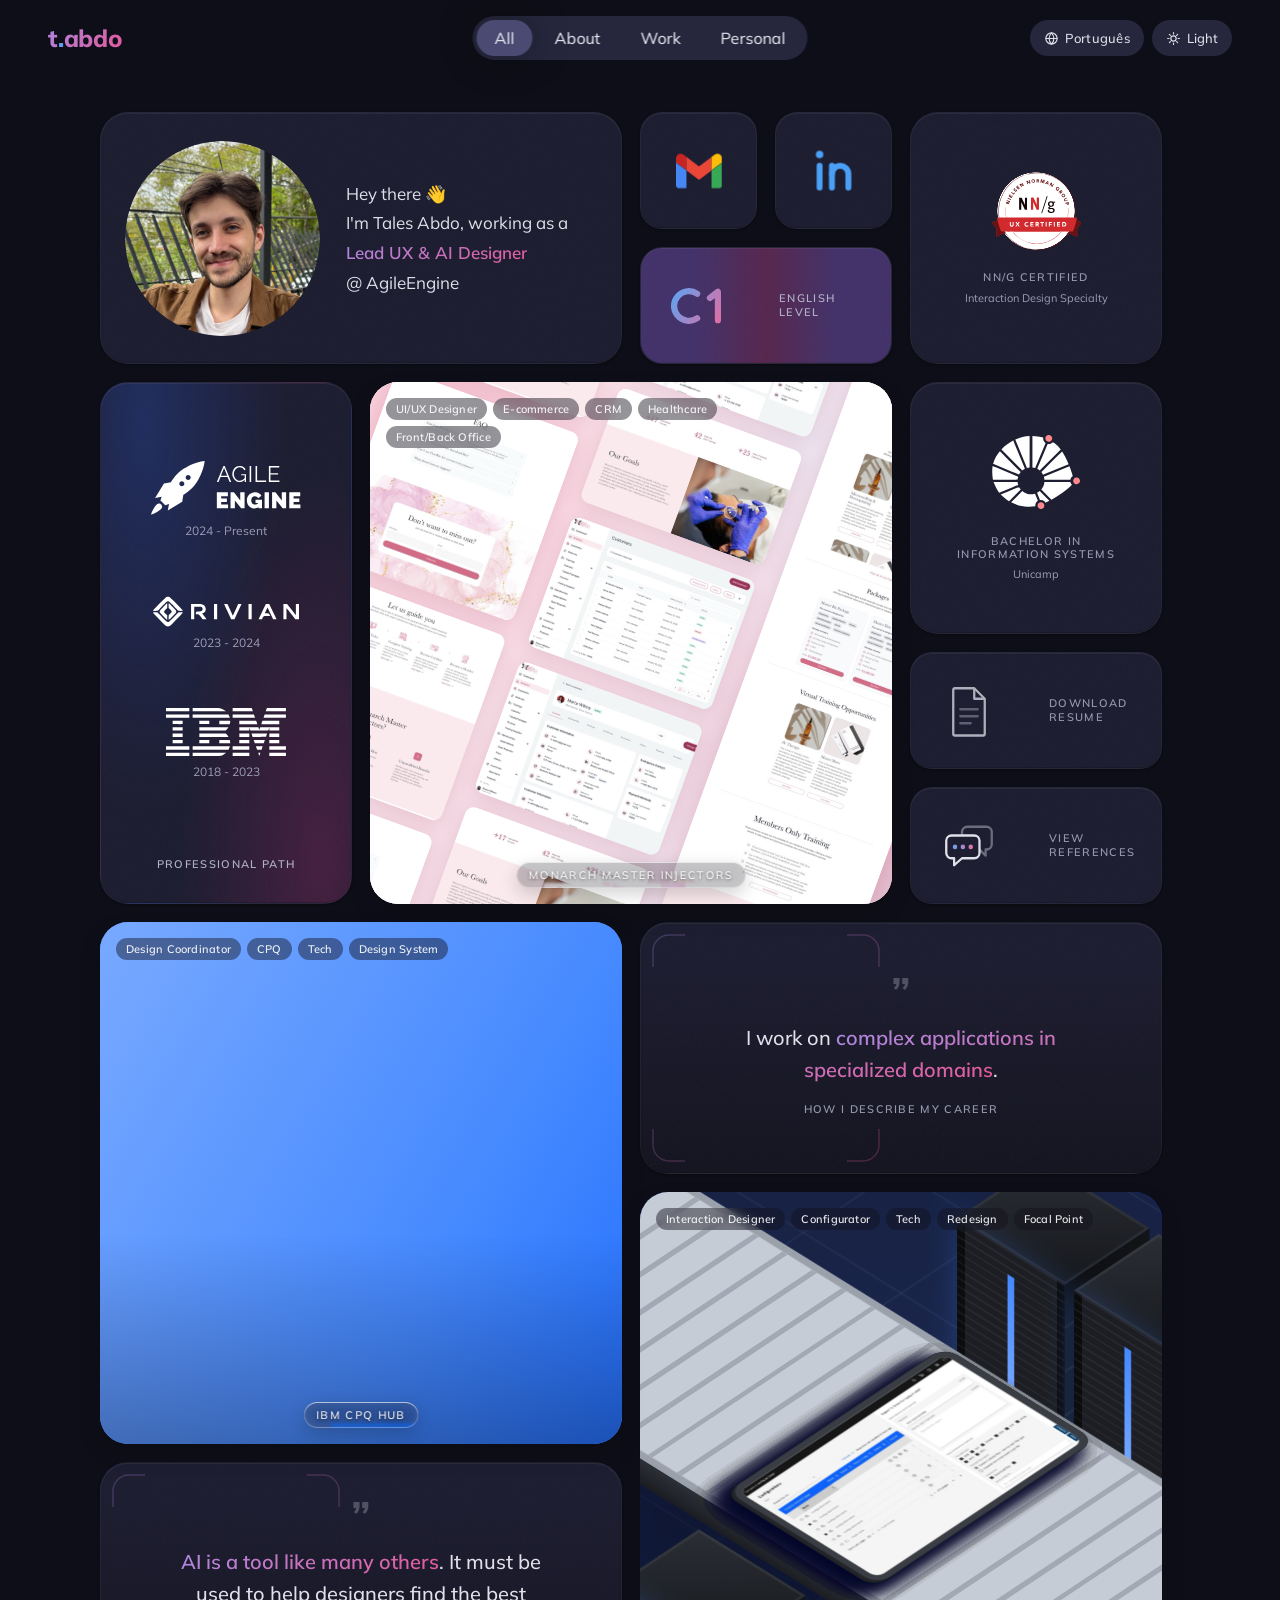
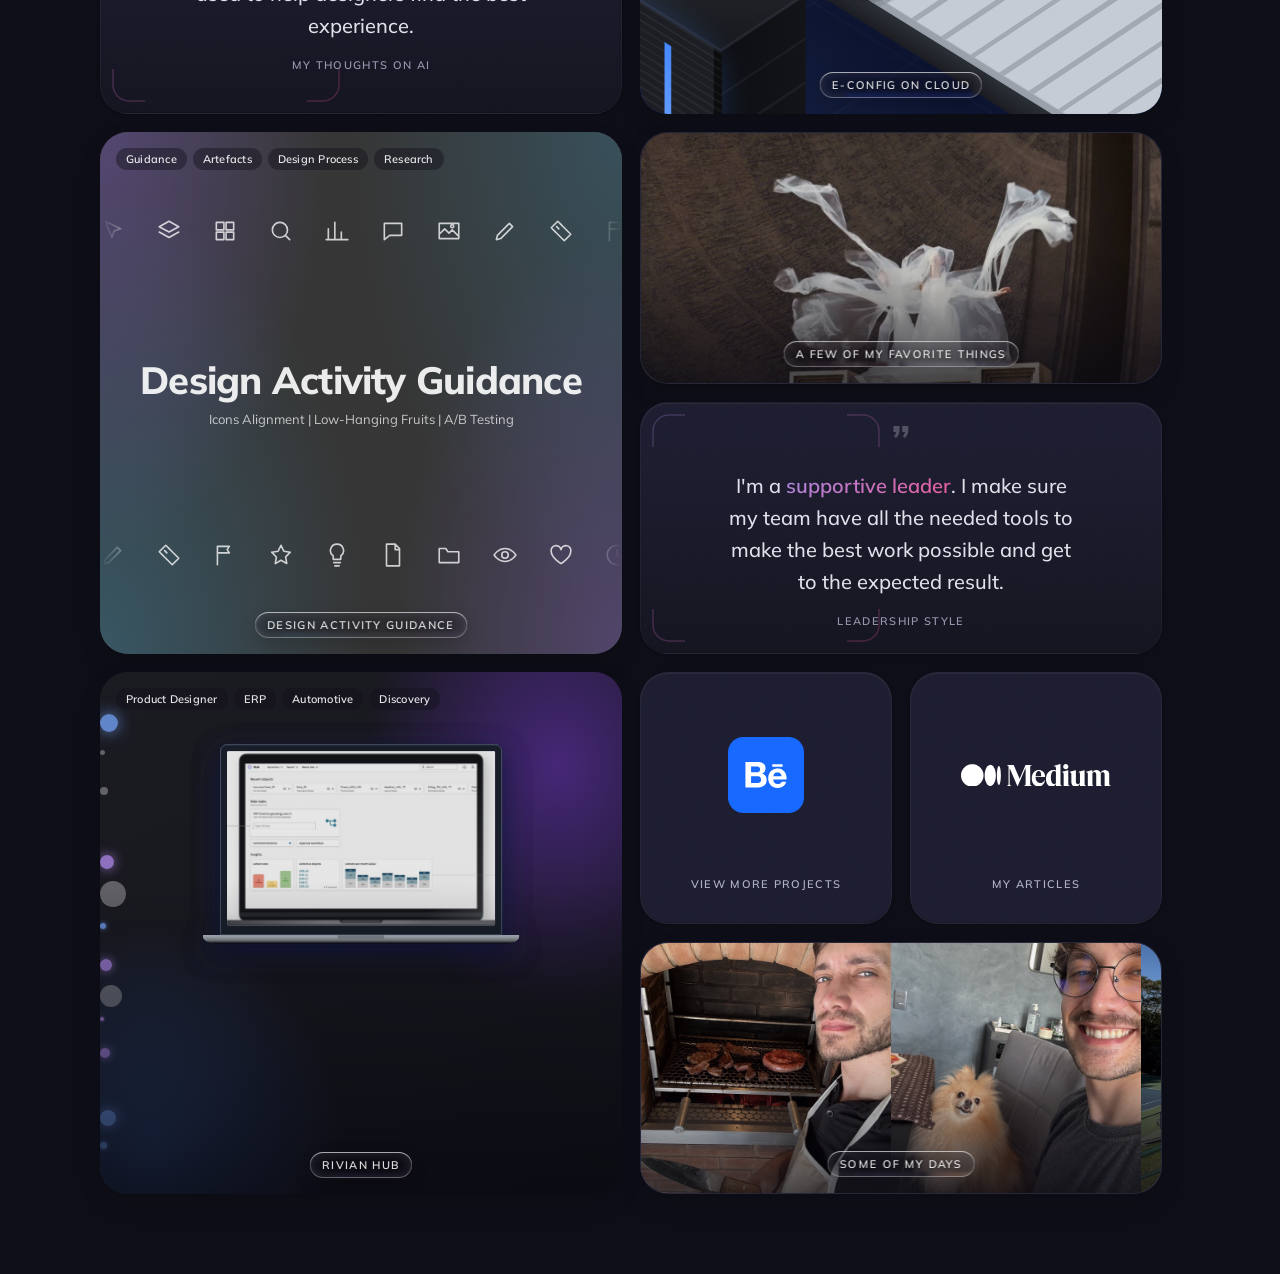
==== commit d4877624: "Prepare the site for GitHub Pages at t-abdo.github.io - .nojekyll, so Pages serves the files as they" ====
--- a/index.html
+++ b/index.html
@@ -8,7 +8,14 @@
   <meta property="og:type" content="website">
   <meta property="og:title" content="Tales Abdo — Lead UX &amp; AI Designer · Portfolio" data-i18n-attr="content:meta.title">
   <meta property="og:description" content="Tales Abdo, Lead UX &amp; AI Designer in São Paulo. UX research, product design and interaction design across IBM, Rivian and AgileEngine." data-i18n-attr="content:meta.description">
+  <meta property="og:url" content="https://t-abdo.github.io/" data-i18n-attr="content:meta.url">
+  <meta property="og:locale" content="en_US" data-i18n-attr="content:meta.locale">
   <meta name="twitter:card" content="summary">
+  <!-- The same page in each language, so search engines show the right one -->
+  <link rel="canonical" href="https://t-abdo.github.io/" data-i18n-attr="href:meta.url">
+  <link rel="alternate" hreflang="en" href="https://t-abdo.github.io/">
+  <link rel="alternate" hreflang="pt-BR" href="https://t-abdo.github.io/pt/">
+  <link rel="alternate" hreflang="x-default" href="https://t-abdo.github.io/">
   <link rel="preconnect" href="https://fonts.googleapis.com">
   <link rel="preconnect" href="https://fonts.gstatic.com" crossorigin="">
   <link href="https://fonts.googleapis.com/css2?family=Mulish:wght@300..800&amp;display=swap" rel="stylesheet">
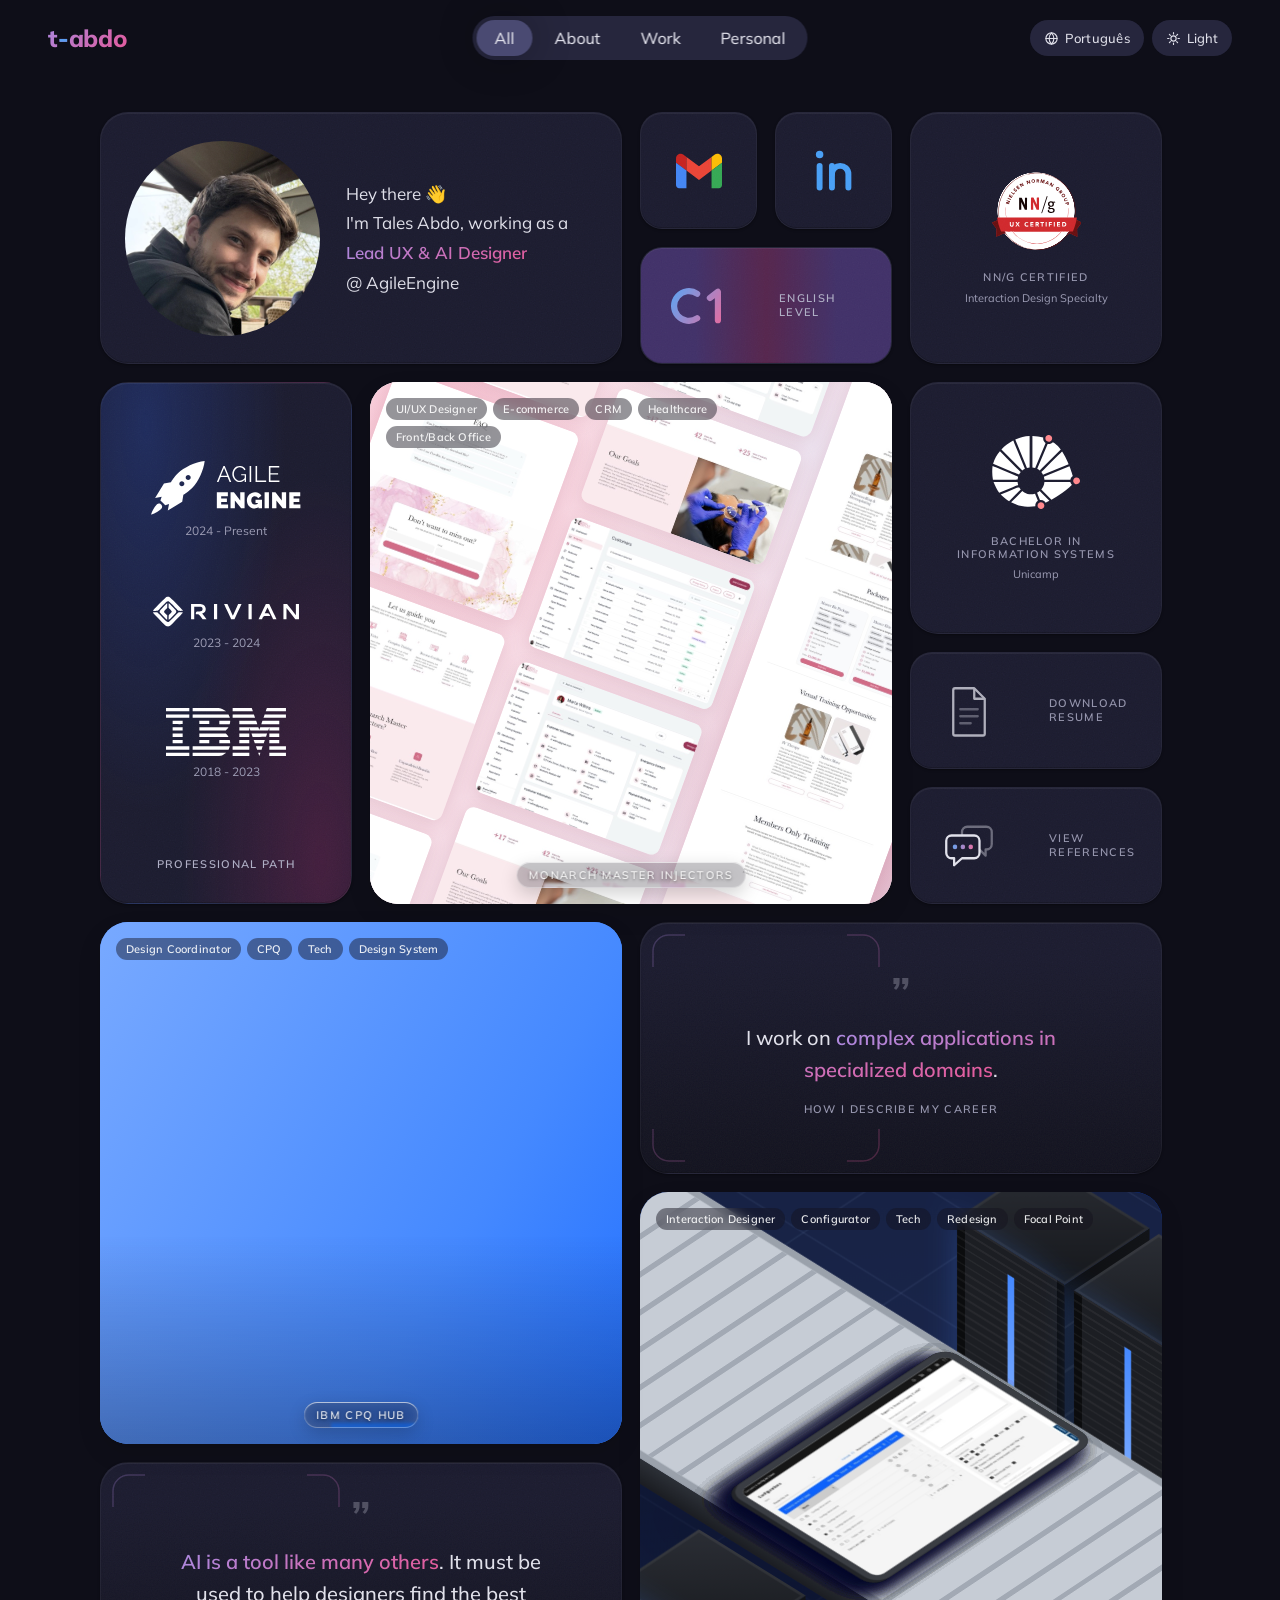
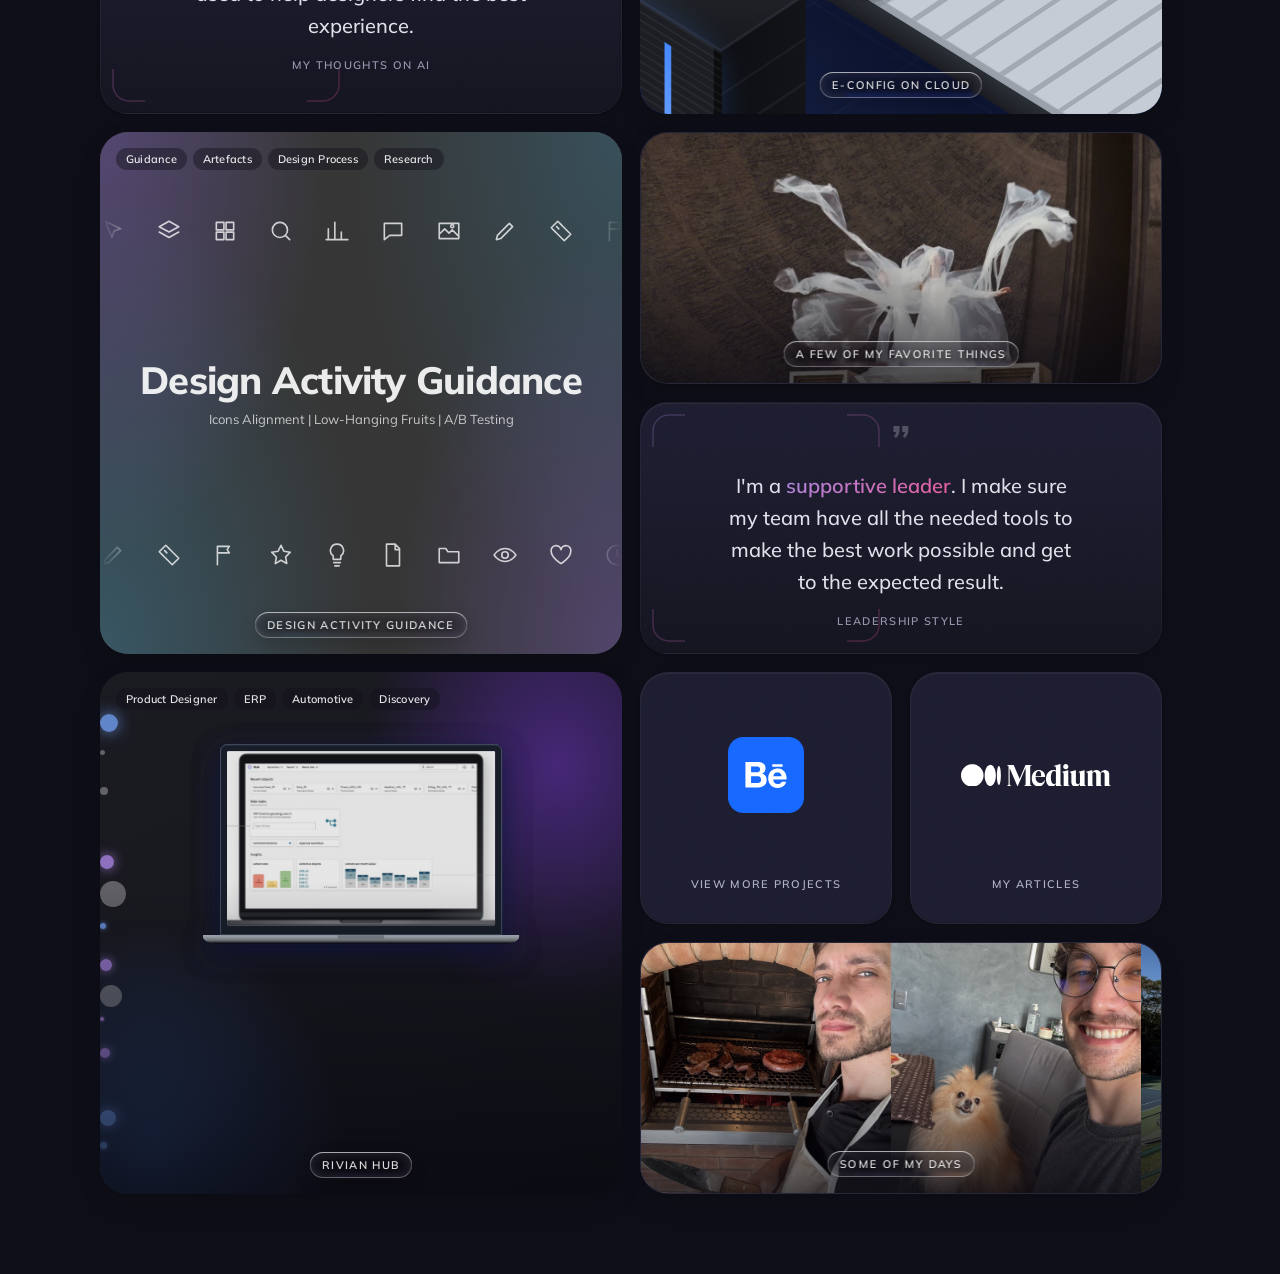
==== commit 5561d335: "Update the CV, profile photo and logo - New two-page, ATS-friendly CV in English and Portuguese, wit" ====
--- a/index.html
+++ b/index.html
@@ -79,7 +79,7 @@
   <div class="cursor-tooltip" id="cursorTooltip" aria-hidden="true"><span class="cursor-tooltip__bars"></span><span class="cursor-tooltip__label"></span></div>
 
   <nav class="nav" id="nav">
-    <a href="./" class="nav-logo logo-mark" aria-label="t.abdo — home" data-i18n-attr="href:nav.homeHref;aria-label:nav.ariaLabel">t<span class="logo-dot">.</span>abdo</a>
+    <a href="./" class="nav-logo logo-mark" aria-label="t-abdo — home" data-i18n-attr="href:nav.homeHref;aria-label:nav.ariaLabel">t<span class="logo-dash">-</span>abdo</a>
 
     <div class="nav-pills" id="navPills">
       <div class="nav-pill-indicator" id="navIndicator"></div>
@@ -111,14 +111,14 @@
   </nav>
 
   <main class="main">
-    <span class="mobile-page-logo logo-mark" aria-hidden="true">t<span class="logo-dot">.</span>abdo</span>
+    <span class="mobile-page-logo logo-mark" aria-hidden="true">t<span class="logo-dash">-</span>abdo</span>
 
     <div class="grid" id="grid">
 
       <!-- About -->
       <article class="bento-card" data-card="about" data-expand="tall" data-expand-maxw="920" data-tooltip="About Me" data-i18n-attr="data-tooltip:cards.about.tooltip">
         <div class="about-card-inner">
-          <img width="480" height="480" class="about-avatar" data-morph="about" src="assets/about/profile.png" alt="Tales Abdo" data-i18n-attr="alt:cards.about.avatarAlt">
+          <img width="480" height="480" class="about-avatar" data-morph="about" src="assets/about/profile.jpg" alt="Tales Abdo" data-i18n-attr="alt:cards.about.avatarAlt">
           <p class="about-bio" data-i18n-html="cards.about.bio"><span class="wave">Hey there 👋</span><br>I'm Tales Abdo, working as a<br><strong>Lead UX & AI Designer</strong><br>@ AgileEngine</p>
         </div>
         <button class="action-icon" data-tooltip="Expand" aria-label="Expand about" data-i18n-attr="data-tooltip:ui.expand;aria-label:cards.about.ariaLabel">
@@ -188,8 +188,8 @@
       <!-- Resume and references: two wide cards sharing one square -->
       <div class="bento-stack bento-stack--docs" data-slot="docs">
         <!-- Resume download -->
-        <article class="bento-card resume-card" data-card="resume" data-download="assets/docs/Tales-Abdo-CV.pdf" data-tooltip="Download my Resume" data-i18n-attr="data-tooltip:cards.resume.tooltip">
-          <a class="action-icon" href="assets/docs/Tales-Abdo-CV.pdf" download="" data-tooltip="Download my Resume" aria-label="Download resume" data-i18n-attr="data-tooltip:cards.resume.actionTooltip;aria-label:cards.resume.ariaLabel">
+        <article class="bento-card resume-card" data-card="resume" data-download="assets/docs/Tales-Abdo-CV.pdf" data-tooltip="Download my Resume" data-i18n-attr="data-download:cards.resume.file;data-tooltip:cards.resume.tooltip">
+          <a class="action-icon" href="assets/docs/Tales-Abdo-CV.pdf" download="" data-tooltip="Download my Resume" aria-label="Download resume" data-i18n-attr="href:cards.resume.file;data-tooltip:cards.resume.actionTooltip;aria-label:cards.resume.ariaLabel">
             <svg viewBox="0 0 24 24" fill="none" stroke="currentColor" stroke-width="2" stroke-linecap="round" stroke-linejoin="round"><path d="M12 3v12M7 11l5 5 5-5M5 21h14"></path></svg>
           </a>
           <div class="badge-inner">
@@ -565,7 +565,7 @@
   <template id="tpl-about">
     <div class="about" data-reveal>
     <header class="about-hero">
-      <img width="480" height="480" class="expand-avatar" data-morph="about" src="assets/about/profile.png" alt="Tales Abdo" data-i18n-attr="alt:modals.about.avatarAlt">
+      <img width="480" height="480" class="expand-avatar" data-morph="about" src="assets/about/profile.jpg" alt="Tales Abdo" data-i18n-attr="alt:modals.about.avatarAlt">
       <div class="about-hero-text">
         <h2 class="about-name" data-i18n="modals.about.name">Tales Abdo</h2>
         <p class="about-role" data-i18n-html="modals.about.role"><strong>Lead UX & AI Designer</strong> at AgileEngine</p>
--- a/src/styles/base.css
+++ b/src/styles/base.css
@@ -283,7 +283,7 @@
   white-space: nowrap;
 }
 
-.logo-dot { color: var(--color-primary); -webkit-text-fill-color: var(--color-primary); }
+.logo-dash { color: var(--color-primary); -webkit-text-fill-color: var(--color-primary); }
 
 .nav-logo { flex-shrink: 0; font-size: var(--text-2xl); }
 
